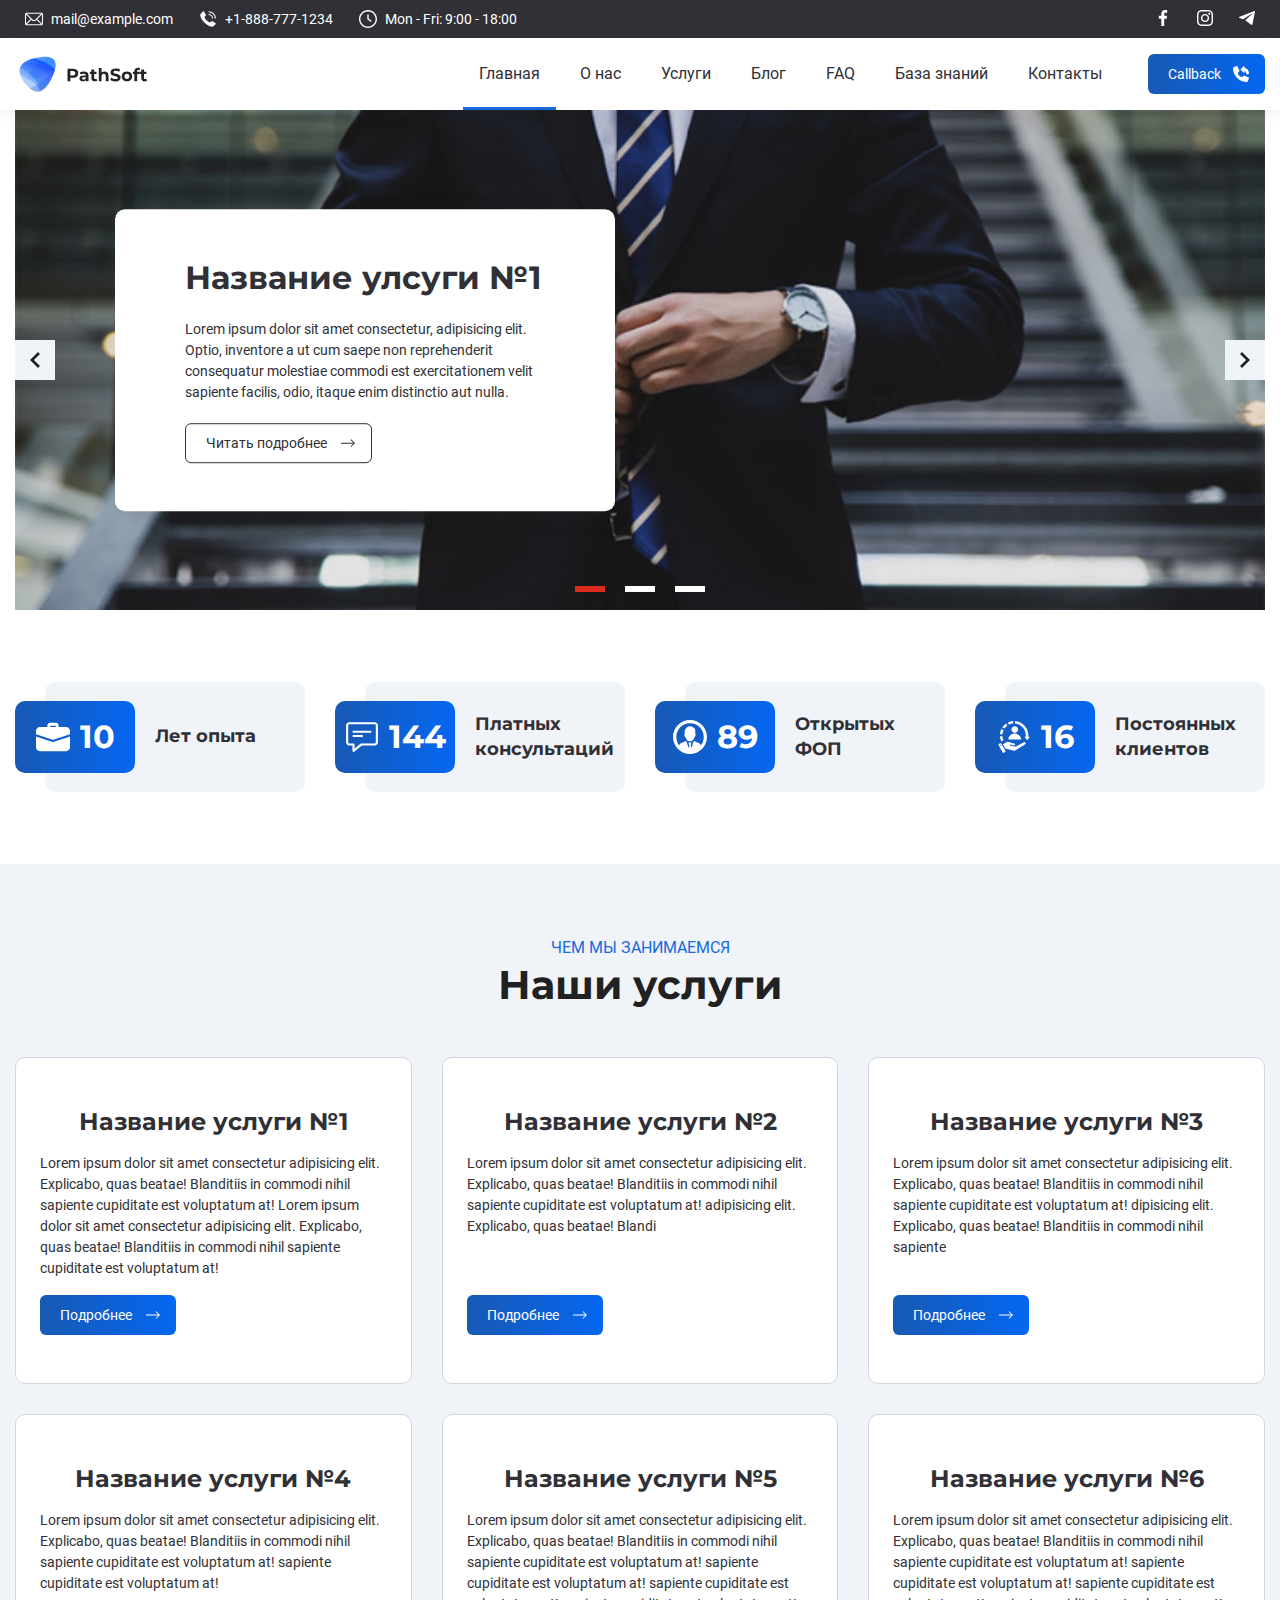
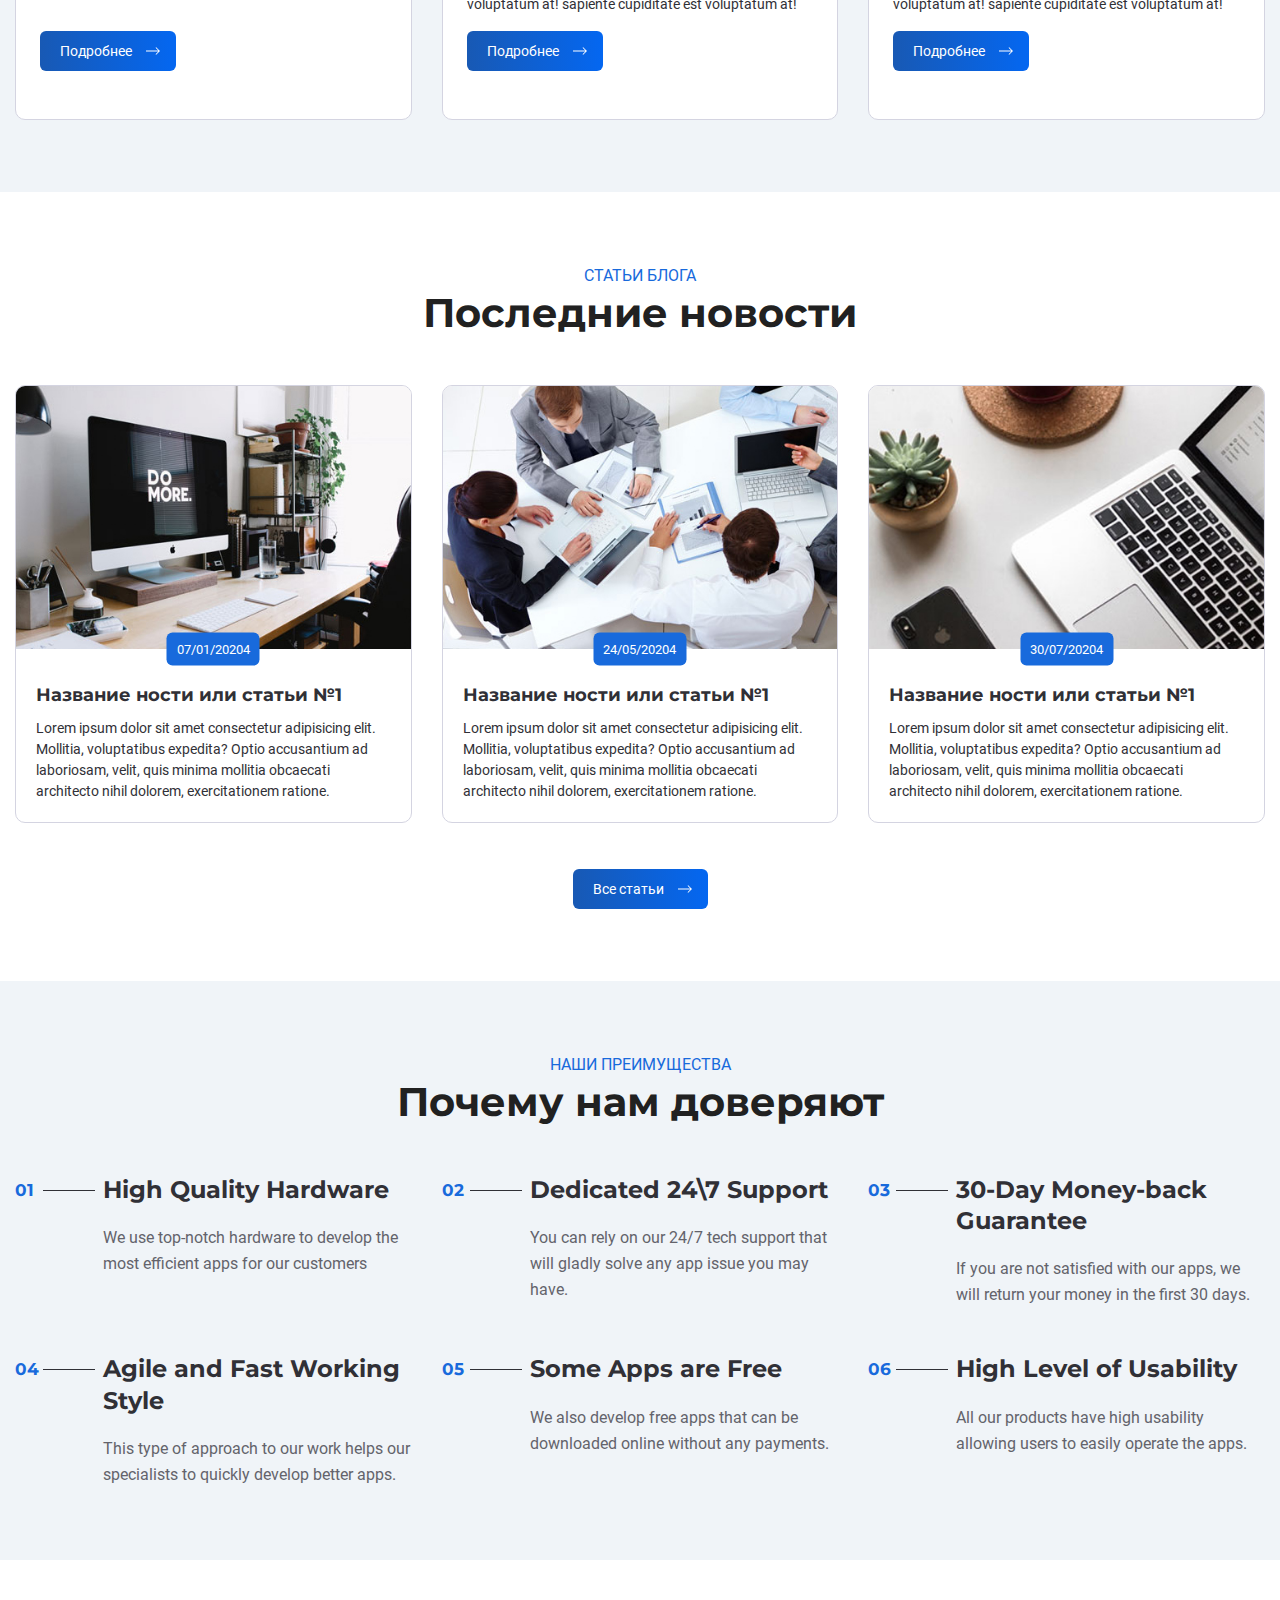
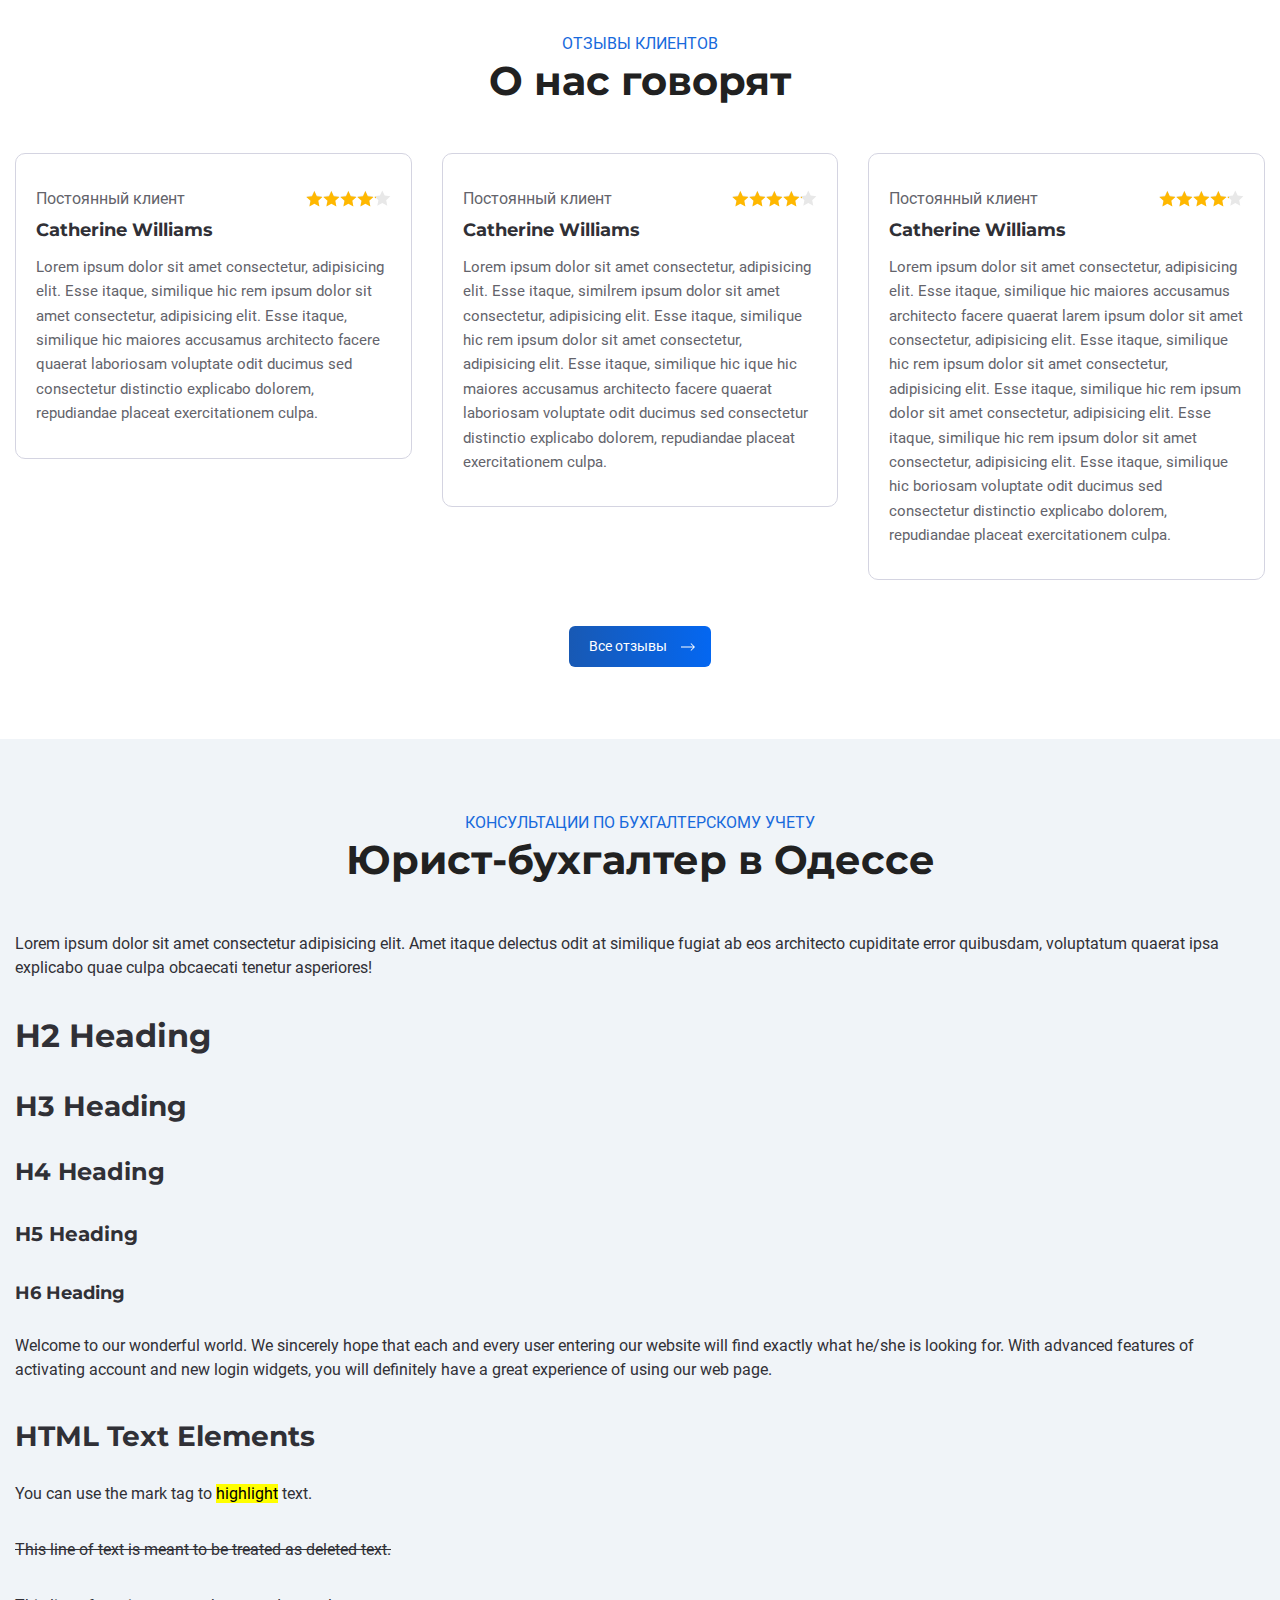
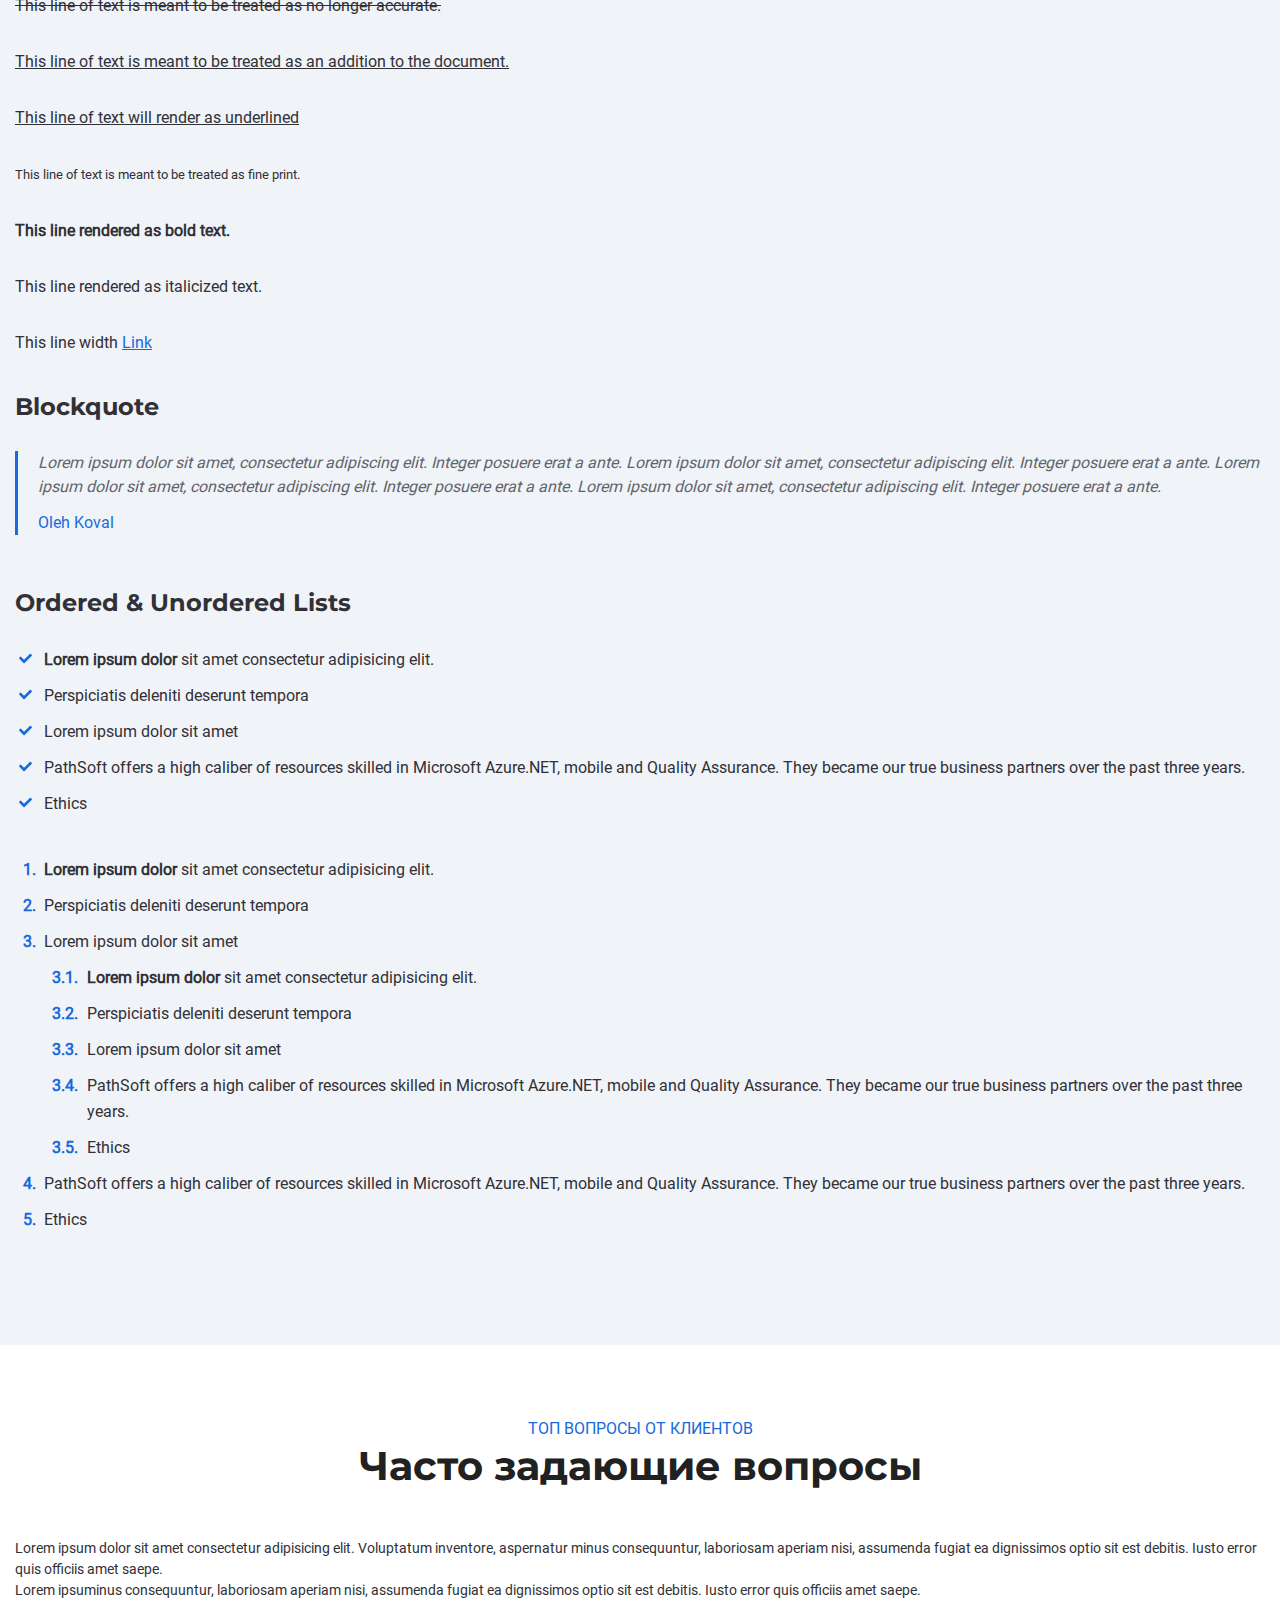
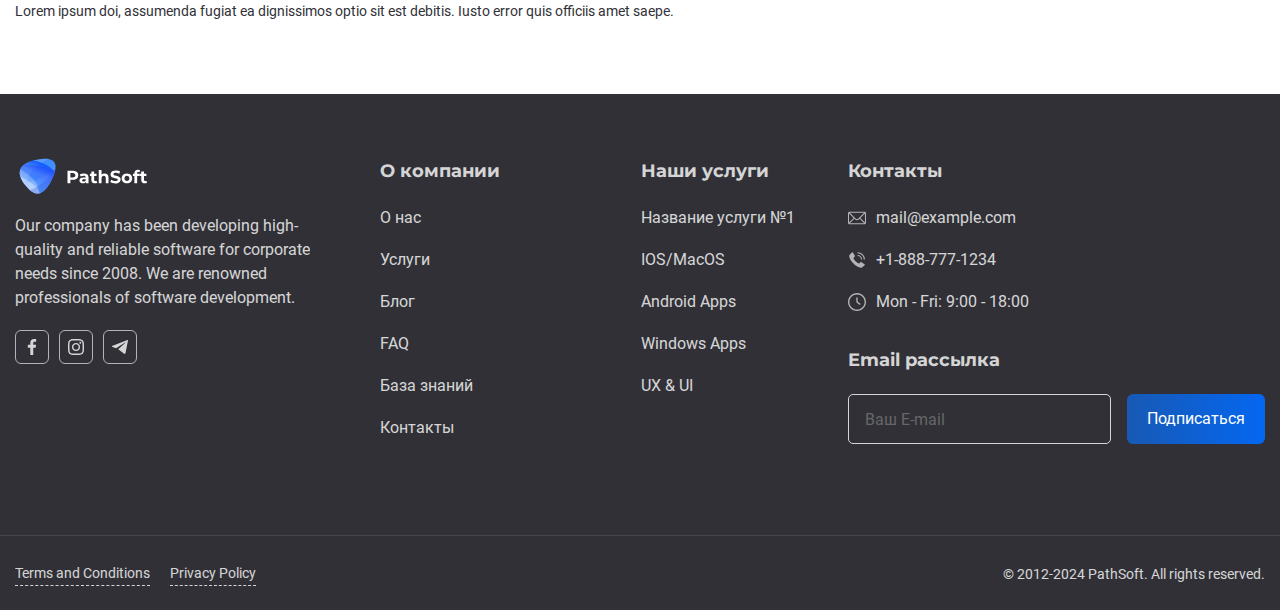
==== index.html @ ec7813bf "textblock update" ====
<!DOCTYPE html>
<html lang="ru">
    <head>
        <meta charset="UTF-8" />
        <meta name="viewport" content="width=device-width, initial-scale=1.0" />
        <title>Document</title>

        <link rel="stylesheet" href="./assets/css/swiper-bundle.min.css" />
        <link rel="stylesheet" href="./assets/css/fancybox.css" />
        <link rel="stylesheet" href="./assets/css/app.css" />
    </head>
    <body>
        <button class="up" type="button">
            <svg class="icon" width="12" height="12">
                <use href="./assets/svg/icons.svg#icon-chevron-down"></use>
            </svg>
        </button>

        <div class="wrapper">
            <header class="header">
                <div class="header__top">
                    <div class="header__top-container container">
                        <!-- address -->
                        <address class="header__address address">
                            <ul class="address__list">
                                <li class="address__item">
                                    <a class="address__link" href="#">
                                        <svg class="address__icon" width="18" height="18">
                                            <use href="./assets/svg/icons.svg#icon-email"></use>
                                        </svg>
                                        mail@example.com
                                    </a>
                                </li>
                                <li class="address__item">
                                    <a class="address__link" href="#">
                                        <svg class="address__icon" width="18" height="18">
                                            <use href="./assets/svg/icons.svg#icon-phone2"></use>
                                        </svg>
                                        +1-888-777-1234
                                    </a>
                                </li>
                                <li class="address__item">
                                    <span class="address__link nh">
                                        <svg class="address__icon" width="18" height="18">
                                            <use href="./assets/svg/icons.svg#icon-time"></use>
                                        </svg>
                                        Mon - Fri: 9:00 - 18:00
                                    </span>
                                </li>
                            </ul>
                        </address>

                        <!-- socials -->
                        <ul class="header__socials socials">
                            <li class="socials__item">
                                <a class="socials__link" href="#">
                                    <svg class="socials__icon" width="16" height="16">
                                        <use href="./assets/svg/icons.svg#icon-facebook"></use>
                                    </svg>
                                </a>
                            </li>
                            <li class="socials__item">
                                <a class="socials__link" href="#">
                                    <svg class="socials__icon" width="16" height="16">
                                        <use href="./assets/svg/icons.svg#icon-instagram"></use>
                                    </svg>
                                </a>
                            </li>
                            <li class="socials__item">
                                <a class="socials__link" href="#">
                                    <svg class="socials__icon" width="16" height="16">
                                        <use href="./assets/svg/icons.svg#icon-telegram"></use>
                                    </svg>
                                </a>
                            </li>
                        </ul>
                    </div>
                </div>

                <nav class="header__nav nav">
                    <div class="header__nav-container container">
                        <button class="nav__burger burger active burger_js" type="button">
                            <svg class="burger__icon" width="28" height="28">
                                <use href="./assets/svg/icons.svg#icon-burger2"></use>
                            </svg>
                        </button>

                        <button class="nav__burger-close burger-close burger-close_js" type="button">
                            <svg class="burger__icon" width="17" height="17">
                                <use href="./assets/svg/icons.svg#icon-close"></use>
                            </svg>
                        </button>

                        <a class="nav__logo" href="#">
                            <img src="assets/img/logo.svg" alt="logo" />
                        </a>

                        <ul class="nav__menu menu menu_js">
                            <li class="menu__item">
                                <span class="menu__link active"> Главная </span>
                            </li>
                            <li class="menu__item">
                                <a class="menu__link" href="#"> О нас </a>
                            </li>
                            <li class="menu__item">
                                <a class="menu__link" href="#"> Услуги </a>
                            </li>
                            <li class="menu__item">
                                <a class="menu__link" href="#"> Блог </a>
                            </li>
                            <li class="menu__item">
                                <a class="menu__link" href="#"> FAQ </a>
                            </li>
                            <!-- https://taxer.ua/uk/kb/faq -->
                            <li class="menu__item">
                                <a class="menu__link" href="#"> База знаний </a>
                            </li>
                            <li class="menu__item">
                                <a class="menu__link" href="#"> Контакты </a>
                            </li>
                            <li class="menu__item mob-contacts">
                                <!-- address -->
                                <address class="header__address address">
                                    <ul class="address__list">
                                        <li class="address__item">
                                            <a class="address__link" href="#">
                                                <svg class="address__icon" width="18" height="18">
                                                    <use href="./assets/svg/icons.svg#icon-email"></use>
                                                </svg>
                                                mail@example.com
                                            </a>
                                        </li>
                                        <li class="address__item">
                                            <a class="address__link" href="#">
                                                <svg class="address__icon" width="18" height="18">
                                                    <use href="./assets/svg/icons.svg#icon-phone2"></use>
                                                </svg>
                                                +1-888-777-1234
                                            </a>
                                        </li>
                                        <li class="address__item">
                                            <span class="address__link nh">
                                                <svg class="address__icon" width="18" height="18">
                                                    <use href="./assets/svg/icons.svg#icon-time"></use>
                                                </svg>
                                                Mon - Fri: 9:00 - 18:00
                                            </span>
                                        </li>
                                    </ul>
                                </address>

                                <!-- socials -->
                                <ul class="header__socials socials">
                                    <li class="socials__item">
                                        <a class="socials__link" href="#">
                                            <svg class="socials__icon" width="16" height="16">
                                                <use href="./assets/svg/icons.svg#icon-facebook"></use>
                                            </svg>
                                        </a>
                                    </li>
                                    <li class="socials__item">
                                        <a class="socials__link" href="#">
                                            <svg class="socials__icon" width="16" height="16">
                                                <use href="./assets/svg/icons.svg#icon-instagram"></use>
                                            </svg>
                                        </a>
                                    </li>
                                    <li class="socials__item">
                                        <a class="socials__link" href="#">
                                            <svg class="socials__icon" width="16" height="16">
                                                <use href="./assets/svg/icons.svg#icon-telegram"></use>
                                            </svg>
                                        </a>
                                    </li>
                                </ul>
                            </li>
                        </ul>

                        <button
                            class="nav__callback callback btn"
                            data-tooltip="Обратный звонок"
                            data-flow="down"
                            data-fancybox
                            data-src="#modal-callback"
                        >
                            Callback
                            <svg class="callback__icon icon" width="16" height="16">
                                <use href="./assets/svg/icons.svg#icon-callback"></use>
                            </svg>
                        </button>
                    </div>
                </nav>
            </header>

            <main class="main page">
                <section class="page__intro intro section">
                    <div class="intro__container container">
                        <div class="intro__slideshow slideshow swiper">
                            <!-- Additional required wrapper -->
                            <ul class="slideshow__list swiper-wrapper">
                                <li class="slideshow__item swiper-slide">
                                    <div class="slideshow__img _ibg">
                                        <img class="slideshow__pic" src="assets/img/slides/slide1.jpg" alt="cover" />
                                    </div>
                                    <div class="slideshow__text">
                                        <h3 class="slideshow__title">Название улсуги №1</h3>
                                        <p class="slideshow__desc">
                                            Lorem ipsum dolor sit amet consectetur, adipisicing elit. Optio, inventore a ut cum saepe non
                                            reprehenderit consequatur molestiae commodi est exercitationem velit sapiente facilis, odio, itaque enim
                                            distinctio aut nulla.
                                        </p>
                                        <a href="#" class="slideshow__link btn btn-transparent">
                                            Читать подробнее
                                            <svg class="slideshow__icon icon" width="14" height="14">
                                                <use href="./assets/svg/icons.svg#icon-arrow-right"></use>
                                            </svg>
                                        </a>
                                    </div>
                                </li>
                                <li class="slideshow__item swiper-slide">
                                    <div class="slideshow__img _ibg">
                                        <img class="slideshow__pic" src="assets/img/slides/slide2.jpg" alt="cover" />
                                    </div>
                                    <div class="slideshow__text">
                                        <h3 class="slideshow__title">Название улсуги №2</h3>
                                        <p class="slideshow__desc">
                                            Lorem ipsum dolor sit amet consectetur, adipisicing elit. Optio, inventore a ut cum saepe non
                                            reprehenderit consequatur molestiae commodi est exercitationem velit sapiente facilis, odio, itaque enim
                                            distinctio aut nulla.
                                        </p>
                                        <a href="#" class="slideshow__link btn btn-transparent">
                                            Читать подробнее
                                            <svg class="slideshow__icon icon" width="14" height="14">
                                                <use href="./assets/svg/icons.svg#icon-arrow-right"></use>
                                            </svg>
                                        </a>
                                    </div>
                                </li>
                                <li class="slideshow__item swiper-slide">
                                    <div class="slideshow__img _ibg">
                                        <img class="slideshow__pic" src="assets/img/slides/slide3.jpg" alt="cover" />
                                    </div>
                                    <div class="slideshow__text">
                                        <h3 class="slideshow__title">Название улсуги №3</h3>
                                        <p class="slideshow__desc">
                                            Lorem ipsum dolor sit amet consectetur, adipisicing elit. Optio, inventore a ut cum saepe non
                                            reprehenderit consequatur molestiae commodi est exercitationem velit sapiente facilis, odio, itaque enim
                                            distinctio aut nulla.
                                        </p>
                                        <a href="#" class="slideshow__link btn btn-transparent">
                                            Читать подробнее
                                            <svg class="slideshow__icon icon" width="14" height="14">
                                                <use href="./assets/svg/icons.svg#icon-arrow-right"></use>
                                            </svg>
                                        </a>
                                    </div>
                                </li>
                                
                            </ul>
                            <!-- If we need pagination -->
                            <div class="swiper-pagination"></div>

                            <!-- If we need navigation buttons -->
                            <div class="swiper-button-prev-slide">
                                <svg class="icon" width="16" height="16">
                                    <use href="./assets/svg/icons.svg#icon-chevron-down"></use>
                                </svg>
                            </div>
                            <div class="swiper-button-next-slide">
                                <svg class="icon" width="16" height="16">
                                    <use href="./assets/svg/icons.svg#icon-chevron-down"></use>
                                </svg>
                            </div>

                            <!-- If we need scrollbar -->
                            <!-- <div class="swiper-scrollbar"></div> -->
                        </div>
                    </div>
                </section>

                <section class="page__experience experience section">
                    <div class="experience__container container">
                        <ul class="experience__list">
                            <li class="experience__item">
                                <div class="experience__counter">
                                    <svg class="experience__icon" width="34" height="34">
                                        <use href="./assets/svg/icons.svg#icon-experience"></use>
                                    </svg>
                                    10
                                </div>
                                <div class="experience__title">Лет опыта</div>
                            </li>
                            <li class="experience__item">
                                <div class="experience__counter">
                                    <svg class="experience__icon" width="34" height="34">
                                        <use href="./assets/svg/icons.svg#icon-consultans"></use>
                                    </svg>
                                    144
                                </div>
                                <div class="experience__title">Платных консультаций</div>
                            </li>
                            <li class="experience__item">
                                <div class="experience__counter">
                                    <svg class="experience__icon" width="34" height="34">
                                        <use href="./assets/svg/icons.svg#icon-businessman2"></use>
                                    </svg>
                                    89
                                </div>
                                <div class="experience__title">Открытых ФОП</div>
                            </li>
                            <li class="experience__item">
                                <div class="experience__counter">
                                    <svg class="experience__icon" width="34" height="34">
                                        <use href="./assets/svg/icons.svg#icon-clients"></use>
                                    </svg>
                                    16
                                </div>
                                <div class="experience__title">Постоянных клиентов</div>
                            </li>
                        </ul>
                    </div>
                </section>

                <section class="page__services services section">
                    <div class="services__container container">
                        <p class="services__subtitle section-subtitle">
                            Чем мы занимаемся
                        </p>
                        <h2 class="services__title section-title">Наши услуги</h2>
                        <ul class="services__list">
                            <li class="services__item">
                                <a class="services__link" href="#">
                                    <h3 class="services__name">Название услуги №1</h3>
                                    <p class="services__desc">
                                        Lorem ipsum dolor sit amet consectetur adipisicing elit. Explicabo, quas beatae! Blanditiis in commodi nihil
                                        sapiente cupiditate est voluptatum at! Lorem ipsum dolor sit amet consectetur adipisicing elit. Explicabo, quas beatae! Blanditiis in commodi nihil
                                        sapiente cupiditate est voluptatum at!
                                    </p>
                                    <button class="services__btn btn" type="button">
                                        Подробнее
                                        <svg class="icon" width="14" height="14">
                                            <use href="./assets/svg/icons.svg#icon-arrow-right"></use>
                                        </svg>
                                    </button>
                                </a>
                            </li>
                            <li class="services__item">
                                <a class="services__link" href="#">
                                    
                                    <h3 class="services__name">Название услуги №2</h3>
                                    <p class="services__desc">
                                        Lorem ipsum dolor sit amet consectetur adipisicing elit. Explicabo, quas beatae! Blanditiis in commodi nihil
                                        sapiente cupiditate est voluptatum at! adipisicing elit. Explicabo, quas beatae! Blandi
                                    </p>
                                    <button class="services__btn btn" type="button">
                                        Подробнее
                                        <svg class="icon" width="14" height="14">
                                            <use href="./assets/svg/icons.svg#icon-arrow-right"></use>
                                        </svg>
                                    </button>
                                </a>
                            </li>
                            <li class="services__item">
                                <a class="services__link" href="#">
                                    
                                    <h3 class="services__name">Название услуги №3</h3>
                                    <p class="services__desc">
                                        Lorem ipsum dolor sit amet consectetur adipisicing elit. Explicabo, quas beatae! Blanditiis in commodi nihil
                                        sapiente cupiditate est voluptatum at! dipisicing elit. Explicabo, quas beatae! Blanditiis in commodi nihil
                                        sapiente 
                                    </p>
                                    <button class="services__btn btn" type="button">
                                        Подробнее
                                        <svg class="icon" width="14" height="14">
                                            <use href="./assets/svg/icons.svg#icon-arrow-right"></use>
                                        </svg>
                                    </button>
                                </a>
                            </li>
                            <li class="services__item">
                                <a class="services__link" href="#">
                                    
                                    <h3 class="services__name">Название услуги №4</h3>
                                    <p class="services__desc">
                                        Lorem ipsum dolor sit amet consectetur adipisicing elit. Explicabo, quas beatae! Blanditiis in commodi nihil
                                        sapiente cupiditate est voluptatum at! sapiente cupiditate est voluptatum at!
                                    </p>
                                    <button class="services__btn btn" type="button">
                                        Подробнее
                                        <svg class="icon" width="14" height="14">
                                            <use href="./assets/svg/icons.svg#icon-arrow-right"></use>
                                        </svg>
                                    </button>
                                </a>
                            </li>
                            <li class="services__item">
                                <a class="services__link" href="#">
                                    
                                    <h3 class="services__name">Название услуги №5</h3>
                                    <p class="services__desc">
                                        Lorem ipsum dolor sit amet consectetur adipisicing elit. Explicabo, quas beatae! Blanditiis in commodi nihil
                                        sapiente cupiditate est voluptatum at! sapiente cupiditate est voluptatum at! sapiente cupiditate est voluptatum at! sapiente cupiditate est voluptatum at!
                                    </p>
                                    <button class="services__btn btn" type="button">
                                        Подробнее
                                        <svg class="icon" width="14" height="14">
                                            <use href="./assets/svg/icons.svg#icon-arrow-right"></use>
                                        </svg>
                                    </button>
                                </a>
                            </li>
                            <li class="services__item">
                                <a class="services__link" href="#">
                                    
                                    <h3 class="services__name">Название услуги №6</h3>
                                    <p class="services__desc">
                                        Lorem ipsum dolor sit amet consectetur adipisicing elit. Explicabo, quas beatae! Blanditiis in commodi nihil
                                        sapiente cupiditate est voluptatum at! sapiente cupiditate est voluptatum at! sapiente cupiditate est voluptatum at! sapiente cupiditate est voluptatum at!
                                    </p>
                                    <button class="services__btn btn" type="button">
                                        Подробнее
                                        <svg class="icon" width="14" height="14">
                                            <use href="./assets/svg/icons.svg#icon-arrow-right"></use>
                                        </svg>
                                    </button>
                                </a>
                            </li>
                        </ul>
                    </div>
                </section>

                <section class="page__blog blog section">
                    <div class="blog__container container">
                        <p class="section-subtitle">
                            Статьи блога
                        </p>
                        <h2 class="section-title">Последние новости</h2>
                        <div class="blog__list">
                            <article class="blog__item">
                                <a class="blog__link" href="#">
                                    <img class="blog__img" src="./assets/img/blog/news-img-1.jpg" alt="">
                                    <div class="blog__data">
                                        <span class="blog__date">07/01/20204</span>
                                        <h3 class="blog__name">Название ности или статьи №1</h3>
                                        <p class="blog__desc">Lorem ipsum dolor sit amet consectetur adipisicing elit. Mollitia, voluptatibus expedita? Optio accusantium ad laboriosam, velit, quis minima mollitia obcaecati architecto nihil dolorem, exercitationem ratione.</p>
                                    </div>
                                </a>
                            </article>
                            <article class="blog__item">
                                <a class="blog__link" href="#">
                                    <img class="blog__img" src="./assets/img/blog/news-img-2.jpg" alt="">
                                    <div class="blog__data">
                                        <span class="blog__date">24/05/20204</span>
                                        <h3 class="blog__name">Название ности или статьи №1</h3>
                                        <p class="blog__desc">Lorem ipsum dolor sit amet consectetur adipisicing elit. Mollitia, voluptatibus expedita? Optio accusantium ad laboriosam, velit, quis minima mollitia obcaecati architecto nihil dolorem, exercitationem ratione.</p>
                                    </div>
                                </a>
                            </article>
                            <article class="blog__item">
                                <a class="blog__link" href="#">
                                    <img class="blog__img" src="./assets/img/blog/news-img-3.jpg" alt="">
                                    <div class="blog__data">
                                        <span class="blog__date">30/07/20204</span>
                                        <h3 class="blog__name">Название ности или статьи №1</h3>
                                        <p class="blog__desc">Lorem ipsum dolor sit amet consectetur adipisicing elit. Mollitia, voluptatibus expedita? Optio accusantium ad laboriosam, velit, quis minima mollitia obcaecati architecto nihil dolorem, exercitationem ratione.</p>
                                    </div>
                                </a>
                            </article>
                        </div>
                        <div class="content-center">
                            <button class="btn" type="button">
                                Все статьи
                                <svg class="icon" width="14" height="14">
                                    <use href="./assets/svg/icons.svg#icon-arrow-right"></use>
                                </svg>
                            </button>
                        </div>
                    </div>
                </section>

                <section class="page__advantages advantages section">
                    <div class="advantages__container container">
                        <p class="section-subtitle">
                            Наши преимущества
                        </p>
                        <h2 class="section-title">Почему нам доверяют</h2>
                        <ol class="advantages__list">
                            <li class="advantages__item">
                                <div class="advantages__data">
                                    <h3 class="advantages__name">High Quality Hardware</h3>
                                    <p class="advantages__desc">We use top-notch hardware to develop the most efficient apps for our customers</p>
                                </div>
                            </li>
                            <li class="advantages__item">
                                <div class="advantages__data">
                                    <h3 class="advantages__name">Dedicated 24\7 Support</h3>
                                    <p class="advantages__desc">You can rely on our 24/7 tech support that will gladly solve any app issue you may have.</p>
                                </div>
                            </li>
                            <li class="advantages__item">
                                <div class="advantages__data">
                                    <h3 class="advantages__name">30-Day Money-back Guarantee</h3>
                                    <p class="advantages__desc">If you are not satisfied with our apps, we will return your money in the first 30 days.</p>
                                </div>
                            </li>
                            <li class="advantages__item">
                                <div class="advantages__data">
                                    <h3 class="advantages__name">Agile and Fast Working Style</h3>
                                    <p class="advantages__desc">This type of approach to our work helps our specialists to quickly develop better apps.</p>
                                </div>
                            </li>
                            <li class="advantages__item">
                                <div class="advantages__data">
                                    <h3 class="advantages__name">Some Apps are Free</h3>
                                    <p class="advantages__desc">We also develop free apps that can be downloaded online without any payments.</p>
                                </div>
                            </li>
                            <li class="advantages__item">
                                <div class="advantages__data">
                                    <h3 class="advantages__name">High Level of Usability</h3>
                                    <p class="advantages__desc">All our products have high usability allowing users to easily operate the apps.</p>
                                </div>
                            </li>
                        </ul>
                    </div>
                </section>

                <section class="page__reviews reviews section">
                    <div class="reviews__container container">
                        <p class="section-subtitle">
                            Отзывы клиентов
                        </p>
                        <h2 class="section-title">О нас говорят</h2>
                        <ul class="reviews__list">
                            <li class="reviews__item">
                                <div class="reviews__stars stars">
                                    <div class="stars__active w70"></div>
                                </div>
                                <p class="reviews__position">Постоянный клиент</p>
                                <h3 class="reviews__name">Catherine Williams</h3>
                                <p class="reviews__text">
                                    Lorem ipsum dolor sit amet consectetur, adipisicing elit. Esse itaque, similique hic rem ipsum dolor sit amet consectetur, adipisicing elit. Esse itaque, similique hic maiores accusamus architecto facere quaerat laboriosam voluptate odit ducimus sed consectetur distinctio explicabo dolorem, repudiandae placeat exercitationem culpa.
                                </p>
                            </li>
                            <li class="reviews__item">
                                <div class="reviews__stars stars">
                                    <div class="stars__active w70"></div>
                                </div>
                                <p class="reviews__position">Постоянный клиент</p>
                                <h3 class="reviews__name">Catherine Williams</h3>
                                <p class="reviews__text">
                                    Lorem ipsum dolor sit amet consectetur, adipisicing elit. Esse itaque, similrem ipsum dolor sit amet consectetur, adipisicing elit. Esse itaque, similique hic rem ipsum dolor sit amet consectetur, adipisicing elit. Esse itaque, similique hic ique hic maiores accusamus architecto facere quaerat laboriosam voluptate odit ducimus sed consectetur distinctio explicabo dolorem, repudiandae placeat exercitationem culpa.
                                </p>
                            </li>
                            <li class="reviews__item">
                                <div class="reviews__stars stars">
                                    <div class="stars__active w70"></div>
                                </div>
                                <p class="reviews__position">Постоянный клиент</p>
                                <h3 class="reviews__name">Catherine Williams</h3>
                                <p class="reviews__text">
                                    Lorem ipsum dolor sit amet consectetur, adipisicing elit. Esse itaque, similique hic maiores accusamus architecto facere quaerat larem ipsum dolor sit amet consectetur, adipisicing elit. Esse itaque, similique hic rem ipsum dolor sit amet consectetur, adipisicing elit. Esse itaque, similique hic rem ipsum dolor sit amet consectetur, adipisicing elit. Esse itaque, similique hic rem ipsum dolor sit amet consectetur, adipisicing elit. Esse itaque, similique hic boriosam voluptate odit ducimus sed consectetur distinctio explicabo dolorem, repudiandae placeat exercitationem culpa.
                                </p>
                            </li>
                        </ul>
                        <div class="content-center">
                            <button class="btn" type="button">
                                Все отзывы
                                <svg class="icon" width="14" height="14">
                                    <use href="./assets/svg/icons.svg#icon-arrow-right"></use>
                                </svg>
                            </button>
                        </div>
                    </div>
                </section>

                <section class="page__textblock textblock section">
                    <div class="textblock__container container">
                        <p class="section-subtitle">
                            Консультации по бухгалтерскому учету
                        </p>
                        <h2 class="section-title">Юрист-бухгалтер в Одессе</h2>
                        <div class="textblock__content text-content">
                            <p>Lorem ipsum dolor sit amet consectetur adipisicing elit. Amet itaque delectus odit at similique fugiat ab eos architecto cupiditate error quibusdam, voluptatum quaerat ipsa explicabo quae culpa obcaecati tenetur asperiores!</p>
                            <h2>H2 Heading</h2>
                            <h3>H3 Heading</h3>
                            <h4>H4 Heading</h4>
                            <h5>H5 Heading</h5>
                            <h6>H6 Heading</h6>
                            <p>Welcome to our wonderful world. We sincerely hope that each and every user entering our website will find
                                exactly what he/she is looking for. With advanced features of activating account and new login widgets,
                                you will definitely have a great experience of using our web page.</p>
                            <h3>HTML Text Elements</h3>
                            <p>You can use the mark tag to <mark>highlight</mark> text.</p>
                            <p><del>This line of text is meant to be treated as deleted text.</del></p>
                            <p><s>This line of text is meant to be treated as no longer accurate.</s></p>
                            <p><ins>This line of text is meant to be treated as an addition to the document.</ins></p>
                            <p><u>This line of text will render as underlined</u></p>
                            <p><small>This line of text is meant to be treated as fine print.</small></p>
                            <p><strong>This line rendered as bold text.</strong></p>
                            <p><em>This line rendered as italicized text.</em></p>
                            <p>This line width <a href="#!">Link</a></p>
                            <h4>Blockquote</h4>
                            <blockquote>
                                <p>Lorem ipsum dolor sit amet, consectetur adipiscing elit. Integer posuere erat a ante. Lorem ipsum
                                    dolor sit amet, consectetur adipiscing elit. Integer posuere erat a ante. Lorem ipsum dolor sit
                                    amet, consectetur adipiscing elit. Integer posuere erat a ante. Lorem ipsum dolor sit amet,
                                    consectetur adipiscing elit. Integer posuere erat a ante.</p>
                                <footer>Oleh Koval</footer>
                            </blockquote>
                            <br>
                            <h4>Ordered & Unordered Lists</h4>
                            <ul>
                                <li><strong>Lorem ipsum dolor</strong> sit amet consectetur adipisicing elit.</li>
                                <li>Perspiciatis deleniti deserunt tempora</li>
                                <li>Lorem ipsum dolor sit amet</li>
                                <li>PathSoft offers a high caliber of resources skilled in Microsoft Azure.NET, mobile and Quality
                                    Assurance. They became our true business partners over the past three years.</li>
                                <li>Ethics</li>
                            </ul>
                            <ol>
                                <li><strong>Lorem ipsum dolor</strong> sit amet consectetur adipisicing elit.</li>
                                <li>Perspiciatis deleniti deserunt tempora</li>
                                <li>Lorem ipsum dolor sit amet
                                    <ol>
                                <li><strong>Lorem ipsum dolor</strong> sit amet consectetur adipisicing elit.</li>
                                <li>Perspiciatis deleniti deserunt tempora</li>
                                <li>Lorem ipsum dolor sit amet</li>
                                <li>PathSoft offers a high caliber of resources skilled in Microsoft Azure.NET, mobile and Quality
                                    Assurance. They became our true business partners over the past three years.</li>
                                <li>Ethics</li>
                            </ol>
                                </li>
                                <li>PathSoft offers a high caliber of resources skilled in Microsoft Azure.NET, mobile and Quality
                                    Assurance. They became our true business partners over the past three years.</li>
                                <li>Ethics</li>
                            </ol>
                        </div>
                    </div>
                </section>

                <section class="page__faq faq section">
                    <div class="faq__container container">
                        <p class="section-subtitle">
                            Топ вопросы от клиентов
                        </p>
                        <h2 class="section-title">Часто задающие вопросы</h2>
                        <p>Lorem ipsum dolor sit amet consectetur adipisicing elit. Voluptatum inventore, aspernatur minus consequuntur, laboriosam aperiam nisi, assumenda fugiat ea dignissimos optio sit est debitis. Iusto error quis officiis amet saepe.</p>
                        <p>Lorem ipsuminus consequuntur, laboriosam aperiam nisi, assumenda fugiat ea dignissimos optio sit est debitis. Iusto error quis officiis amet saepe.</p>
                        <p>Lorem ipsum doi, assumenda fugiat ea dignissimos optio sit est debitis. Iusto error quis officiis amet saepe.</p>
                    </div>
                </section>

            </main>

            <footer class="footer">
                <div class="footer__main main-footer">
                    <div class="main-footer__container container">
                        <div class="main-footer__columns">

                            <!-- column1 -->
                            <div class="main-footer__column1 footer-column1 column">
                                <a class="footer-column1__logo" href="#">
                                    <img src="assets/img/logo-white.svg" alt="logo" />
                                </a>
                                <p class="footer-column1__text">
                                    Our company has been developing high-quality and reliable software for corporate needs since 2008. We are renowned professionals of software development.
                                </p>
    
                                <!-- socials -->
                                <ul class="footer-column1__socials socials">
                                    <li class="socials__item">
                                        <a class="socials__link" href="#">
                                            <svg class="socials__icon" width="16" height="16">
                                                <use href="./assets/svg/icons.svg#icon-facebook"></use>
                                            </svg>
                                        </a>
                                    </li>
                                    <li class="socials__item">
                                        <a class="socials__link" href="#">
                                            <svg class="socials__icon" width="16" height="16">
                                                <use href="./assets/svg/icons.svg#icon-instagram"></use>
                                            </svg>
                                        </a>
                                    </li>
                                    <li class="socials__item">
                                        <a class="socials__link" href="#">
                                            <svg class="socials__icon" width="16" height="16">
                                                <use href="./assets/svg/icons.svg#icon-telegram"></use>
                                            </svg>
                                        </a>
                                    </li>
                                </ul>
                            </div>
                            
                            <!-- column2 -->
                            <div class="main-footer__column2 footer-column2 column">
                                <p class="column__title">О компании</p>
                                <ul class="column__list">
                                    <li class="column__list-item">
                                        <a class="column__list-link" href="#">О нас</a>
                                    </li>
                                    <li class="column__list-item">
                                        <a class="column__list-link" href="#">Услуги</a>
                                    </li>
                                    <li class="column__list-item">
                                        <a class="column__list-link" href="#">Блог</a>
                                    </li>
                                    <li class="column__list-item">
                                        <a class="column__list-link" href="#">FAQ</a>
                                    </li>
                                    <li class="column__list-item">
                                        <a class="column__list-link" href="#">База знаний</a>
                                    </li>
                                    <li class="column__list-item">
                                        <a class="column__list-link" href="#">Контакты</a>
                                    </li>
                                </ul>
                            </div>
    
                            <!-- column3 -->
                            <div class="main-footer__column3  footer-column3 column">
                                <p class="column__title">Наши услуги</p>
                                <ul class="column__list">
                                    <li class="column__list-item">
                                        <a class="column__list-link" href="#">Название услуги №1</a>
                                    </li>
                                    <li class="column__list-item">
                                        <a class="column__list-link" href="#">IOS/MacOS</a>
                                    </li>
                                    <li class="column__list-item">
                                        <a class="column__list-link" href="#">Android Apps</a>
                                    </li>
                                    <li class="column__list-item">
                                        <a class="column__list-link" href="#">Windows Apps</a>
                                    </li>
                                    <li class="column__list-item">
                                        <a class="column__list-link" href="#">UX & UI</a>
                                    </li>
                                </ul>
                            </div>
    
                            <!-- column4 -->
                            <div class="main-footer__column4  footer-column4 column">
                                <p class="column__title">Контакты</p>
                                <ul class="column__list">
                                    <li class="column__list-item">
                                        <a class="column__list-link" href="#">
                                            <svg class="column__list-icon" width="18" height="18">
                                                <use href="./assets/svg/icons.svg#icon-email"></use>
                                            </svg>
                                            mail@example.com
                                        </a>
                                    </li>
                                    <li class="column__list-item">
                                        <a class="column__list-link" href="#">
                                            <svg class="column__list-icon" width="18" height="18">
                                                <use href="./assets/svg/icons.svg#icon-phone2"></use>
                                            </svg>
                                            +1-888-777-1234
                                        </a>
                                    </li>
                                    <li class="column__list-item">
                                        <span class="column__list-link">
                                            <svg class="column__list-icon" width="18" height="18">
                                                <use href="./assets/svg/icons.svg#icon-time"></use>
                                            </svg>
                                            Mon - Fri: 9:00 - 18:00
                                        </span>
                                    </li>
                                    
                                </ul>
    
                                <p class="column__title mt32">Email рассылка</p>
                                <form action="" class="footer__subscribeform subscribeform">
                                    <input class="subscribeform__input" type="text" placeholder="Ваш E-mail" value="" name="">
                                    <button type="submit" class="subscribeform__btn btn btn-no-icon">Подписаться</button>
                                </form>
                            </div>

                        </div>
                    </div>
                </div>
                <div class="footer__bottom bottom-footer">
                    <div class="bottom-footer__container container">
                        <div class="bottom-footer__inner">
                            <ul class="bottom-footer__list">
                                <li class="bottom-footer__item">
                                    <a class="bottom-footer__link" href="#">Terms and Conditions</a>
                                </li>
                                <li class="bottom-footer__item">
                                    <a class="bottom-footer__link" href="#">Privacy Policy</a>
                                </li>
                            </ul>
                            <p class="bottom-footer__copy">
                                © 2012-2024 PathSoft. All rights reserved.
                            </p>
                        </div>
                    </div>
                </div>
            </footer>
        </div>

        <div class="backdrop"></div>

        <div id="modal-callback" class="modal">
            <div class="modal__title">Обратный звонок</div>
            <div class="modal__content">
                <form class="modal__form" action="#">
                    <div class="modal__field">
                        <label class="modal__label" for="callback__user-name">
                            <span class="modal__label-title">Имя</span>
                        </label>
                        <div class="modal__input-wrap">
                            <input
                                class="modal__input has-icon"
                                type="text"
                                id="callback__user-name"
                                name="user-name"
                                placeholder="Name"
                                autofocus
                                required
                            />
                            <svg class="modal__input-icon" width="16" height="16">
                                <use href="./assets/svg/icons.svg#icon-person"></use>
                            </svg>
                        </div>
                    </div>
                    <div class="modal__field">
                        <label for="callback__user-phone" class="modal__label">
                            <span class="modal__label-title">Phone</span>
                        </label>
                        <div class="modal__input-wrap">
                            <input
                                class="modal__input has-icon phone"
                                type="tel"
                                id="callback__user-phone"
                                name="user-phone"
                                placeholder="+38(___) ___-__-__ "
                                required
                            />
                            <svg class="modal__input-icon" width="16" height="16">
                                <use href="./assets/svg/icons.svg#icon-phone"></use>
                            </svg>
                        </div>
                    </div>
                    <button type="submit" class="modal__submit-btn">
                        <svg class="icon" width="18" height="18">
                            <use href="./assets/svg/icons.svg#icon-callback"></use>
                        </svg>
                        Перезвоните мне
                    </button>
                </form>
            </div>
        </div>

        <script src="./assets/js/jquery.js" type="text/javascript"></script>
        <script src="./assets/js/swiper-bundle.js" type="text/javascript"></script>
        <script src="./assets/js/fancybox.umd.js" type="text/javascript"></script>
        <script src="./assets/js/jquery.maskedinput.js" type="text/javascript"></script>
        <script src="./assets/js/lozad.js" type="text/javascript"></script>

        <script src="./assets/js/app.js" type="text/javascript"></script>
    </body>
</html>
---- assets/css/app.css ----
.m0{margin:0}.mt0{margin-top:0px}.mt1{margin-top:1px}.mt2{margin-top:2px}.mt3{margin-top:3px}.mt4{margin-top:4px}.mt5{margin-top:5px}.mt6{margin-top:6px}.mt7{margin-top:7px}.mt8{margin-top:8px}.mt9{margin-top:9px}.mt10{margin-top:10px}.mt11{margin-top:11px}.mt12{margin-top:12px}.mt13{margin-top:13px}.mt14{margin-top:14px}.mt15{margin-top:15px}.mt16{margin-top:16px}.mt17{margin-top:17px}.mt18{margin-top:18px}.mt19{margin-top:19px}.mt20{margin-top:20px}.mt21{margin-top:21px}.mt22{margin-top:22px}.mt23{margin-top:23px}.mt24{margin-top:24px}.mt25{margin-top:25px}.mt26{margin-top:26px}.mt27{margin-top:27px}.mt28{margin-top:28px}.mt29{margin-top:29px}.mt30{margin-top:30px}.mt31{margin-top:31px}.mt32{margin-top:32px}.mt33{margin-top:33px}.mt34{margin-top:34px}.mt35{margin-top:35px}.mt36{margin-top:36px}.mt37{margin-top:37px}.mt38{margin-top:38px}.mt39{margin-top:39px}.mt40{margin-top:40px}.mt41{margin-top:41px}.mt42{margin-top:42px}.mt43{margin-top:43px}.mt44{margin-top:44px}.mt45{margin-top:45px}.mt46{margin-top:46px}.mt47{margin-top:47px}.mt48{margin-top:48px}.mt49{margin-top:49px}.mt50{margin-top:50px}.mt51{margin-top:51px}.mt52{margin-top:52px}.mt53{margin-top:53px}.mt54{margin-top:54px}.mt55{margin-top:55px}.mt56{margin-top:56px}.mt57{margin-top:57px}.mt58{margin-top:58px}.mt59{margin-top:59px}.mt60{margin-top:60px}.mt61{margin-top:61px}.mt62{margin-top:62px}.mt63{margin-top:63px}.mt64{margin-top:64px}.mt65{margin-top:65px}.mt66{margin-top:66px}.mt67{margin-top:67px}.mt68{margin-top:68px}.mt69{margin-top:69px}.mt70{margin-top:70px}.mt71{margin-top:71px}.mt72{margin-top:72px}.mt73{margin-top:73px}.mt74{margin-top:74px}.mt75{margin-top:75px}.mt76{margin-top:76px}.mt77{margin-top:77px}.mt78{margin-top:78px}.mt79{margin-top:79px}.mt80{margin-top:80px}.mt81{margin-top:81px}.mt82{margin-top:82px}.mt83{margin-top:83px}.mt84{margin-top:84px}.mt85{margin-top:85px}.mt86{margin-top:86px}.mt87{margin-top:87px}.mt88{margin-top:88px}.mt89{margin-top:89px}.mt90{margin-top:90px}.mt91{margin-top:91px}.mt92{margin-top:92px}.mt93{margin-top:93px}.mt94{margin-top:94px}.mt95{margin-top:95px}.mt96{margin-top:96px}.mt97{margin-top:97px}.mt98{margin-top:98px}.mt99{margin-top:99px}.mt100{margin-top:100px}.mb0{margin-bottom:0px}.mb1{margin-bottom:1px}.mb2{margin-bottom:2px}.mb3{margin-bottom:3px}.mb4{margin-bottom:4px}.mb5{margin-bottom:5px}.mb6{margin-bottom:6px}.mb7{margin-bottom:7px}.mb8{margin-bottom:8px}.mb9{margin-bottom:9px}.mb10{margin-bottom:10px}.mb11{margin-bottom:11px}.mb12{margin-bottom:12px}.mb13{margin-bottom:13px}.mb14{margin-bottom:14px}.mb15{margin-bottom:15px}.mb16{margin-bottom:16px}.mb17{margin-bottom:17px}.mb18{margin-bottom:18px}.mb19{margin-bottom:19px}.mb20{margin-bottom:20px}.mb21{margin-bottom:21px}.mb22{margin-bottom:22px}.mb23{margin-bottom:23px}.mb24{margin-bottom:24px}.mb25{margin-bottom:25px}.mb26{margin-bottom:26px}.mb27{margin-bottom:27px}.mb28{margin-bottom:28px}.mb29{margin-bottom:29px}.mb30{margin-bottom:30px}.mb31{margin-bottom:31px}.mb32{margin-bottom:32px}.mb33{margin-bottom:33px}.mb34{margin-bottom:34px}.mb35{margin-bottom:35px}.mb36{margin-bottom:36px}.mb37{margin-bottom:37px}.mb38{margin-bottom:38px}.mb39{margin-bottom:39px}.mb40{margin-bottom:40px}.mb41{margin-bottom:41px}.mb42{margin-bottom:42px}.mb43{margin-bottom:43px}.mb44{margin-bottom:44px}.mb45{margin-bottom:45px}.mb46{margin-bottom:46px}.mb47{margin-bottom:47px}.mb48{margin-bottom:48px}.mb49{margin-bottom:49px}.mb50{margin-bottom:50px}.mb51{margin-bottom:51px}.mb52{margin-bottom:52px}.mb53{margin-bottom:53px}.mb54{margin-bottom:54px}.mb55{margin-bottom:55px}.mb56{margin-bottom:56px}.mb57{margin-bottom:57px}.mb58{margin-bottom:58px}.mb59{margin-bottom:59px}.mb60{margin-bottom:60px}.mb61{margin-bottom:61px}.mb62{margin-bottom:62px}.mb63{margin-bottom:63px}.mb64{margin-bottom:64px}.mb65{margin-bottom:65px}.mb66{margin-bottom:66px}.mb67{margin-bottom:67px}.mb68{margin-bottom:68px}.mb69{margin-bottom:69px}.mb70{margin-bottom:70px}.mb71{margin-bottom:71px}.mb72{margin-bottom:72px}.mb73{margin-bottom:73px}.mb74{margin-bottom:74px}.mb75{margin-bottom:75px}.mb76{margin-bottom:76px}.mb77{margin-bottom:77px}.mb78{margin-bottom:78px}.mb79{margin-bottom:79px}.mb80{margin-bottom:80px}.mb81{margin-bottom:81px}.mb82{margin-bottom:82px}.mb83{margin-bottom:83px}.mb84{margin-bottom:84px}.mb85{margin-bottom:85px}.mb86{margin-bottom:86px}.mb87{margin-bottom:87px}.mb88{margin-bottom:88px}.mb89{margin-bottom:89px}.mb90{margin-bottom:90px}.mb91{margin-bottom:91px}.mb92{margin-bottom:92px}.mb93{margin-bottom:93px}.mb94{margin-bottom:94px}.mb95{margin-bottom:95px}.mb96{margin-bottom:96px}.mb97{margin-bottom:97px}.mb98{margin-bottom:98px}.mb99{margin-bottom:99px}.mb100{margin-bottom:100px}.ml0{margin-left:0px}.ml1{margin-left:1px}.ml2{margin-left:2px}.ml3{margin-left:3px}.ml4{margin-left:4px}.ml5{margin-left:5px}.ml6{margin-left:6px}.ml7{margin-left:7px}.ml8{margin-left:8px}.ml9{margin-left:9px}.ml10{margin-left:10px}.ml11{margin-left:11px}.ml12{margin-left:12px}.ml13{margin-left:13px}.ml14{margin-left:14px}.ml15{margin-left:15px}.ml16{margin-left:16px}.ml17{margin-left:17px}.ml18{margin-left:18px}.ml19{margin-left:19px}.ml20{margin-left:20px}.ml21{margin-left:21px}.ml22{margin-left:22px}.ml23{margin-left:23px}.ml24{margin-left:24px}.ml25{margin-left:25px}.ml26{margin-left:26px}.ml27{margin-left:27px}.ml28{margin-left:28px}.ml29{margin-left:29px}.ml30{margin-left:30px}.ml31{margin-left:31px}.ml32{margin-left:32px}.ml33{margin-left:33px}.ml34{margin-left:34px}.ml35{margin-left:35px}.ml36{margin-left:36px}.ml37{margin-left:37px}.ml38{margin-left:38px}.ml39{margin-left:39px}.ml40{margin-left:40px}.ml41{margin-left:41px}.ml42{margin-left:42px}.ml43{margin-left:43px}.ml44{margin-left:44px}.ml45{margin-left:45px}.ml46{margin-left:46px}.ml47{margin-left:47px}.ml48{margin-left:48px}.ml49{margin-left:49px}.ml50{margin-left:50px}.ml51{margin-left:51px}.ml52{margin-left:52px}.ml53{margin-left:53px}.ml54{margin-left:54px}.ml55{margin-left:55px}.ml56{margin-left:56px}.ml57{margin-left:57px}.ml58{margin-left:58px}.ml59{margin-left:59px}.ml60{margin-left:60px}.ml61{margin-left:61px}.ml62{margin-left:62px}.ml63{margin-left:63px}.ml64{margin-left:64px}.ml65{margin-left:65px}.ml66{margin-left:66px}.ml67{margin-left:67px}.ml68{margin-left:68px}.ml69{margin-left:69px}.ml70{margin-left:70px}.ml71{margin-left:71px}.ml72{margin-left:72px}.ml73{margin-left:73px}.ml74{margin-left:74px}.ml75{margin-left:75px}.ml76{margin-left:76px}.ml77{margin-left:77px}.ml78{margin-left:78px}.ml79{margin-left:79px}.ml80{margin-left:80px}.ml81{margin-left:81px}.ml82{margin-left:82px}.ml83{margin-left:83px}.ml84{margin-left:84px}.ml85{margin-left:85px}.ml86{margin-left:86px}.ml87{margin-left:87px}.ml88{margin-left:88px}.ml89{margin-left:89px}.ml90{margin-left:90px}.ml91{margin-left:91px}.ml92{margin-left:92px}.ml93{margin-left:93px}.ml94{margin-left:94px}.ml95{margin-left:95px}.ml96{margin-left:96px}.ml97{margin-left:97px}.ml98{margin-left:98px}.ml99{margin-left:99px}.ml100{margin-left:100px}.mr0{margin-right:0px}.mr1{margin-right:1px}.mr2{margin-right:2px}.mr3{margin-right:3px}.mr4{margin-right:4px}.mr5{margin-right:5px}.mr6{margin-right:6px}.mr7{margin-right:7px}.mr8{margin-right:8px}.mr9{margin-right:9px}.mr10{margin-right:10px}.mr11{margin-right:11px}.mr12{margin-right:12px}.mr13{margin-right:13px}.mr14{margin-right:14px}.mr15{margin-right:15px}.mr16{margin-right:16px}.mr17{margin-right:17px}.mr18{margin-right:18px}.mr19{margin-right:19px}.mr20{margin-right:20px}.mr21{margin-right:21px}.mr22{margin-right:22px}.mr23{margin-right:23px}.mr24{margin-right:24px}.mr25{margin-right:25px}.mr26{margin-right:26px}.mr27{margin-right:27px}.mr28{margin-right:28px}.mr29{margin-right:29px}.mr30{margin-right:30px}.mr31{margin-right:31px}.mr32{margin-right:32px}.mr33{margin-right:33px}.mr34{margin-right:34px}.mr35{margin-right:35px}.mr36{margin-right:36px}.mr37{margin-right:37px}.mr38{margin-right:38px}.mr39{margin-right:39px}.mr40{margin-right:40px}.mr41{margin-right:41px}.mr42{margin-right:42px}.mr43{margin-right:43px}.mr44{margin-right:44px}.mr45{margin-right:45px}.mr46{margin-right:46px}.mr47{margin-right:47px}.mr48{margin-right:48px}.mr49{margin-right:49px}.mr50{margin-right:50px}.mr51{margin-right:51px}.mr52{margin-right:52px}.mr53{margin-right:53px}.mr54{margin-right:54px}.mr55{margin-right:55px}.mr56{margin-right:56px}.mr57{margin-right:57px}.mr58{margin-right:58px}.mr59{margin-right:59px}.mr60{margin-right:60px}.mr61{margin-right:61px}.mr62{margin-right:62px}.mr63{margin-right:63px}.mr64{margin-right:64px}.mr65{margin-right:65px}.mr66{margin-right:66px}.mr67{margin-right:67px}.mr68{margin-right:68px}.mr69{margin-right:69px}.mr70{margin-right:70px}.mr71{margin-right:71px}.mr72{margin-right:72px}.mr73{margin-right:73px}.mr74{margin-right:74px}.mr75{margin-right:75px}.mr76{margin-right:76px}.mr77{margin-right:77px}.mr78{margin-right:78px}.mr79{margin-right:79px}.mr80{margin-right:80px}.mr81{margin-right:81px}.mr82{margin-right:82px}.mr83{margin-right:83px}.mr84{margin-right:84px}.mr85{margin-right:85px}.mr86{margin-right:86px}.mr87{margin-right:87px}.mr88{margin-right:88px}.mr89{margin-right:89px}.mr90{margin-right:90px}.mr91{margin-right:91px}.mr92{margin-right:92px}.mr93{margin-right:93px}.mr94{margin-right:94px}.mr95{margin-right:95px}.mr96{margin-right:96px}.mr97{margin-right:97px}.mr98{margin-right:98px}.mr99{margin-right:99px}.mr100{margin-right:100px}.pt0{padding-top:0px}.pt1{padding-top:1px}.pt2{padding-top:2px}.pt3{padding-top:3px}.pt4{padding-top:4px}.pt5{padding-top:5px}.pt6{padding-top:6px}.pt7{padding-top:7px}.pt8{padding-top:8px}.pt9{padding-top:9px}.pt10{padding-top:10px}.pt11{padding-top:11px}.pt12{padding-top:12px}.pt13{padding-top:13px}.pt14{padding-top:14px}.pt15{padding-top:15px}.pt16{padding-top:16px}.pt17{padding-top:17px}.pt18{padding-top:18px}.pt19{padding-top:19px}.pt20{padding-top:20px}.pt21{padding-top:21px}.pt22{padding-top:22px}.pt23{padding-top:23px}.pt24{padding-top:24px}.pt25{padding-top:25px}.pt26{padding-top:26px}.pt27{padding-top:27px}.pt28{padding-top:28px}.pt29{padding-top:29px}.pt30{padding-top:30px}.pt31{padding-top:31px}.pt32{padding-top:32px}.pt33{padding-top:33px}.pt34{padding-top:34px}.pt35{padding-top:35px}.pt36{padding-top:36px}.pt37{padding-top:37px}.pt38{padding-top:38px}.pt39{padding-top:39px}.pt40{padding-top:40px}.pt41{padding-top:41px}.pt42{padding-top:42px}.pt43{padding-top:43px}.pt44{padding-top:44px}.pt45{padding-top:45px}.pt46{padding-top:46px}.pt47{padding-top:47px}.pt48{padding-top:48px}.pt49{padding-top:49px}.pt50{padding-top:50px}.pt51{padding-top:51px}.pt52{padding-top:52px}.pt53{padding-top:53px}.pt54{padding-top:54px}.pt55{padding-top:55px}.pt56{padding-top:56px}.pt57{padding-top:57px}.pt58{padding-top:58px}.pt59{padding-top:59px}.pt60{padding-top:60px}.pt61{padding-top:61px}.pt62{padding-top:62px}.pt63{padding-top:63px}.pt64{padding-top:64px}.pt65{padding-top:65px}.pt66{padding-top:66px}.pt67{padding-top:67px}.pt68{padding-top:68px}.pt69{padding-top:69px}.pt70{padding-top:70px}.pt71{padding-top:71px}.pt72{padding-top:72px}.pt73{padding-top:73px}.pt74{padding-top:74px}.pt75{padding-top:75px}.pt76{padding-top:76px}.pt77{padding-top:77px}.pt78{padding-top:78px}.pt79{padding-top:79px}.pt80{padding-top:80px}.pt81{padding-top:81px}.pt82{padding-top:82px}.pt83{padding-top:83px}.pt84{padding-top:84px}.pt85{padding-top:85px}.pt86{padding-top:86px}.pt87{padding-top:87px}.pt88{padding-top:88px}.pt89{padding-top:89px}.pt90{padding-top:90px}.pt91{padding-top:91px}.pt92{padding-top:92px}.pt93{padding-top:93px}.pt94{padding-top:94px}.pt95{padding-top:95px}.pt96{padding-top:96px}.pt97{padding-top:97px}.pt98{padding-top:98px}.pt99{padding-top:99px}.pt100{padding-top:100px}.pb0{padding-bottom:0px}.pb1{padding-bottom:1px}.pb2{padding-bottom:2px}.pb3{padding-bottom:3px}.pb4{padding-bottom:4px}.pb5{padding-bottom:5px}.pb6{padding-bottom:6px}.pb7{padding-bottom:7px}.pb8{padding-bottom:8px}.pb9{padding-bottom:9px}.pb10{padding-bottom:10px}.pb11{padding-bottom:11px}.pb12{padding-bottom:12px}.pb13{padding-bottom:13px}.pb14{padding-bottom:14px}.pb15{padding-bottom:15px}.pb16{padding-bottom:16px}.pb17{padding-bottom:17px}.pb18{padding-bottom:18px}.pb19{padding-bottom:19px}.pb20{padding-bottom:20px}.pb21{padding-bottom:21px}.pb22{padding-bottom:22px}.pb23{padding-bottom:23px}.pb24{padding-bottom:24px}.pb25{padding-bottom:25px}.pb26{padding-bottom:26px}.pb27{padding-bottom:27px}.pb28{padding-bottom:28px}.pb29{padding-bottom:29px}.pb30{padding-bottom:30px}.pb31{padding-bottom:31px}.pb32{padding-bottom:32px}.pb33{padding-bottom:33px}.pb34{padding-bottom:34px}.pb35{padding-bottom:35px}.pb36{padding-bottom:36px}.pb37{padding-bottom:37px}.pb38{padding-bottom:38px}.pb39{padding-bottom:39px}.pb40{padding-bottom:40px}.pb41{padding-bottom:41px}.pb42{padding-bottom:42px}.pb43{padding-bottom:43px}.pb44{padding-bottom:44px}.pb45{padding-bottom:45px}.pb46{padding-bottom:46px}.pb47{padding-bottom:47px}.pb48{padding-bottom:48px}.pb49{padding-bottom:49px}.pb50{padding-bottom:50px}.pb51{padding-bottom:51px}.pb52{padding-bottom:52px}.pb53{padding-bottom:53px}.pb54{padding-bottom:54px}.pb55{padding-bottom:55px}.pb56{padding-bottom:56px}.pb57{padding-bottom:57px}.pb58{padding-bottom:58px}.pb59{padding-bottom:59px}.pb60{padding-bottom:60px}.pb61{padding-bottom:61px}.pb62{padding-bottom:62px}.pb63{padding-bottom:63px}.pb64{padding-bottom:64px}.pb65{padding-bottom:65px}.pb66{padding-bottom:66px}.pb67{padding-bottom:67px}.pb68{padding-bottom:68px}.pb69{padding-bottom:69px}.pb70{padding-bottom:70px}.pb71{padding-bottom:71px}.pb72{padding-bottom:72px}.pb73{padding-bottom:73px}.pb74{padding-bottom:74px}.pb75{padding-bottom:75px}.pb76{padding-bottom:76px}.pb77{padding-bottom:77px}.pb78{padding-bottom:78px}.pb79{padding-bottom:79px}.pb80{padding-bottom:80px}.pb81{padding-bottom:81px}.pb82{padding-bottom:82px}.pb83{padding-bottom:83px}.pb84{padding-bottom:84px}.pb85{padding-bottom:85px}.pb86{padding-bottom:86px}.pb87{padding-bottom:87px}.pb88{padding-bottom:88px}.pb89{padding-bottom:89px}.pb90{padding-bottom:90px}.pb91{padding-bottom:91px}.pb92{padding-bottom:92px}.pb93{padding-bottom:93px}.pb94{padding-bottom:94px}.pb95{padding-bottom:95px}.pb96{padding-bottom:96px}.pb97{padding-bottom:97px}.pb98{padding-bottom:98px}.pb99{padding-bottom:99px}.pb100{padding-bottom:100px}.pl0{padding-left:0px}.pl1{padding-left:1px}.pl2{padding-left:2px}.pl3{padding-left:3px}.pl4{padding-left:4px}.pl5{padding-left:5px}.pl6{padding-left:6px}.pl7{padding-left:7px}.pl8{padding-left:8px}.pl9{padding-left:9px}.pl10{padding-left:10px}.pl11{padding-left:11px}.pl12{padding-left:12px}.pl13{padding-left:13px}.pl14{padding-left:14px}.pl15{padding-left:15px}.pl16{padding-left:16px}.pl17{padding-left:17px}.pl18{padding-left:18px}.pl19{padding-left:19px}.pl20{padding-left:20px}.pl21{padding-left:21px}.pl22{padding-left:22px}.pl23{padding-left:23px}.pl24{padding-left:24px}.pl25{padding-left:25px}.pl26{padding-left:26px}.pl27{padding-left:27px}.pl28{padding-left:28px}.pl29{padding-left:29px}.pl30{padding-left:30px}.pl31{padding-left:31px}.pl32{padding-left:32px}.pl33{padding-left:33px}.pl34{padding-left:34px}.pl35{padding-left:35px}.pl36{padding-left:36px}.pl37{padding-left:37px}.pl38{padding-left:38px}.pl39{padding-left:39px}.pl40{padding-left:40px}.pl41{padding-left:41px}.pl42{padding-left:42px}.pl43{padding-left:43px}.pl44{padding-left:44px}.pl45{padding-left:45px}.pl46{padding-left:46px}.pl47{padding-left:47px}.pl48{padding-left:48px}.pl49{padding-left:49px}.pl50{padding-left:50px}.pl51{padding-left:51px}.pl52{padding-left:52px}.pl53{padding-left:53px}.pl54{padding-left:54px}.pl55{padding-left:55px}.pl56{padding-left:56px}.pl57{padding-left:57px}.pl58{padding-left:58px}.pl59{padding-left:59px}.pl60{padding-left:60px}.pl61{padding-left:61px}.pl62{padding-left:62px}.pl63{padding-left:63px}.pl64{padding-left:64px}.pl65{padding-left:65px}.pl66{padding-left:66px}.pl67{padding-left:67px}.pl68{padding-left:68px}.pl69{padding-left:69px}.pl70{padding-left:70px}.pl71{padding-left:71px}.pl72{padding-left:72px}.pl73{padding-left:73px}.pl74{padding-left:74px}.pl75{padding-left:75px}.pl76{padding-left:76px}.pl77{padding-left:77px}.pl78{padding-left:78px}.pl79{padding-left:79px}.pl80{padding-left:80px}.pl81{padding-left:81px}.pl82{padding-left:82px}.pl83{padding-left:83px}.pl84{padding-left:84px}.pl85{padding-left:85px}.pl86{padding-left:86px}.pl87{padding-left:87px}.pl88{padding-left:88px}.pl89{padding-left:89px}.pl90{padding-left:90px}.pl91{padding-left:91px}.pl92{padding-left:92px}.pl93{padding-left:93px}.pl94{padding-left:94px}.pl95{padding-left:95px}.pl96{padding-left:96px}.pl97{padding-left:97px}.pl98{padding-left:98px}.pl99{padding-left:99px}.pl100{padding-left:100px}.pr0{padding-right:0px}.pr1{padding-right:1px}.pr2{padding-right:2px}.pr3{padding-right:3px}.pr4{padding-right:4px}.pr5{padding-right:5px}.pr6{padding-right:6px}.pr7{padding-right:7px}.pr8{padding-right:8px}.pr9{padding-right:9px}.pr10{padding-right:10px}.pr11{padding-right:11px}.pr12{padding-right:12px}.pr13{padding-right:13px}.pr14{padding-right:14px}.pr15{padding-right:15px}.pr16{padding-right:16px}.pr17{padding-right:17px}.pr18{padding-right:18px}.pr19{padding-right:19px}.pr20{padding-right:20px}.pr21{padding-right:21px}.pr22{padding-right:22px}.pr23{padding-right:23px}.pr24{padding-right:24px}.pr25{padding-right:25px}.pr26{padding-right:26px}.pr27{padding-right:27px}.pr28{padding-right:28px}.pr29{padding-right:29px}.pr30{padding-right:30px}.pr31{padding-right:31px}.pr32{padding-right:32px}.pr33{padding-right:33px}.pr34{padding-right:34px}.pr35{padding-right:35px}.pr36{padding-right:36px}.pr37{padding-right:37px}.pr38{padding-right:38px}.pr39{padding-right:39px}.pr40{padding-right:40px}.pr41{padding-right:41px}.pr42{padding-right:42px}.pr43{padding-right:43px}.pr44{padding-right:44px}.pr45{padding-right:45px}.pr46{padding-right:46px}.pr47{padding-right:47px}.pr48{padding-right:48px}.pr49{padding-right:49px}.pr50{padding-right:50px}.pr51{padding-right:51px}.pr52{padding-right:52px}.pr53{padding-right:53px}.pr54{padding-right:54px}.pr55{padding-right:55px}.pr56{padding-right:56px}.pr57{padding-right:57px}.pr58{padding-right:58px}.pr59{padding-right:59px}.pr60{padding-right:60px}.pr61{padding-right:61px}.pr62{padding-right:62px}.pr63{padding-right:63px}.pr64{padding-right:64px}.pr65{padding-right:65px}.pr66{padding-right:66px}.pr67{padding-right:67px}.pr68{padding-right:68px}.pr69{padding-right:69px}.pr70{padding-right:70px}.pr71{padding-right:71px}.pr72{padding-right:72px}.pr73{padding-right:73px}.pr74{padding-right:74px}.pr75{padding-right:75px}.pr76{padding-right:76px}.pr77{padding-right:77px}.pr78{padding-right:78px}.pr79{padding-right:79px}.pr80{padding-right:80px}.pr81{padding-right:81px}.pr82{padding-right:82px}.pr83{padding-right:83px}.pr84{padding-right:84px}.pr85{padding-right:85px}.pr86{padding-right:86px}.pr87{padding-right:87px}.pr88{padding-right:88px}.pr89{padding-right:89px}.pr90{padding-right:90px}.pr91{padding-right:91px}.pr92{padding-right:92px}.pr93{padding-right:93px}.pr94{padding-right:94px}.pr95{padding-right:95px}.pr96{padding-right:96px}.pr97{padding-right:97px}.pr98{padding-right:98px}.pr99{padding-right:99px}.pr100{padding-right:100px}.w1{width:1px}.w2{width:2px}.w3{width:3px}.w4{width:4px}.w5{width:5px}.w6{width:6px}.w7{width:7px}.w8{width:8px}.w9{width:9px}.w10{width:10px}.w11{width:11px}.w12{width:12px}.w13{width:13px}.w14{width:14px}.w15{width:15px}.w16{width:16px}.w17{width:17px}.w18{width:18px}.w19{width:19px}.w20{width:20px}.w21{width:21px}.w22{width:22px}.w23{width:23px}.w24{width:24px}.w25{width:25px}.w26{width:26px}.w27{width:27px}.w28{width:28px}.w29{width:29px}.w30{width:30px}.w31{width:31px}.w32{width:32px}.w33{width:33px}.w34{width:34px}.w35{width:35px}.w36{width:36px}.w37{width:37px}.w38{width:38px}.w39{width:39px}.w40{width:40px}.w41{width:41px}.w42{width:42px}.w43{width:43px}.w44{width:44px}.w45{width:45px}.w46{width:46px}.w47{width:47px}.w48{width:48px}.w49{width:49px}.w50{width:50px}.w51{width:51px}.w52{width:52px}.w53{width:53px}.w54{width:54px}.w55{width:55px}.w56{width:56px}.w57{width:57px}.w58{width:58px}.w59{width:59px}.w60{width:60px}.w61{width:61px}.w62{width:62px}.w63{width:63px}.w64{width:64px}.w65{width:65px}.w66{width:66px}.w67{width:67px}.w68{width:68px}.w69{width:69px}.w70{width:70px}.w71{width:71px}.w72{width:72px}.w73{width:73px}.w74{width:74px}.w75{width:75px}.w76{width:76px}.w77{width:77px}.w78{width:78px}.w79{width:79px}.w80{width:80px}.w81{width:81px}.w82{width:82px}.w83{width:83px}.w84{width:84px}.w85{width:85px}.w86{width:86px}.w87{width:87px}.w88{width:88px}.w89{width:89px}.w90{width:90px}.w91{width:91px}.w92{width:92px}.w93{width:93px}.w94{width:94px}.w95{width:95px}.w96{width:96px}.w97{width:97px}.w98{width:98px}.w99{width:99px}.w100{width:100px}html,body,div,span,applet,object,iframe,h1,h2,h3,h4,h5,h6,p,blockquote,pre,a,abbr,acronym,address,big,cite,code,del,dfn,em,img,ins,kbd,q,s,samp,small,strike,strong,sub,sup,tt,var,b,u,i,center,dl,dt,dd,ol,ul,li,fieldset,form,label,legend,table,caption,tbody,tfoot,thead,tr,th,td,article,aside,canvas,details,embed,figure,figcaption,footer,header,hgroup,main,menu,nav,output,ruby,section,summary,time,mark,audio,video{margin:0;padding:0;border:0;font-size:100%;font:inherit;vertical-align:baseline}article,aside,details,figcaption,figure,footer,header,hgroup,main,menu,nav,section{display:block}*[hidden]{display:none}html,body{height:100%;line-height:1}ol,ul,li{list-style:none}blockquote,q{quotes:none}blockquote:before,blockquote:after,q:before,q:after{content:"";content:none}table{border-collapse:collapse;border-spacing:0}a{color:currentColor;text-decoration:none}button{cursor:pointer;font-family:inherit}address{font-style:normal}/*! modern-normalize v2.0.0 | MIT License | https://github.com/sindresorhus/modern-normalize */*,::after,::before{box-sizing:border-box}html{font-family:system-ui,"Segoe UI",Roboto,Helvetica,Arial,sans-serif,"Apple Color Emoji","Segoe UI Emoji";line-height:1.15;-webkit-text-size-adjust:100%;-moz-tab-size:4;-o-tab-size:4;tab-size:4}body{margin:0}hr{height:0;color:inherit}abbr[title]{-webkit-text-decoration:underline dotted;text-decoration:underline dotted}b,strong{font-weight:bolder}code,kbd,pre,samp{font-family:ui-monospace,SFMono-Regular,Consolas,"Liberation Mono",Menlo,monospace;font-size:1em}small{font-size:80%}sub,sup{font-size:75%;line-height:0;position:relative;vertical-align:baseline}sub{bottom:-0.25em}sup{top:-0.5em}table{text-indent:0;border-color:inherit}button,input,optgroup,select,textarea{font-family:inherit;font-size:100%;line-height:1.15;margin:0}button,select{text-transform:none}[type=button],[type=reset],[type=submit],button{-webkit-appearance:button}::-moz-focus-inner{border-style:none;padding:0}:-moz-focusring{outline:1px dotted ButtonText}:-moz-ui-invalid{box-shadow:none}legend{padding:0}progress{vertical-align:baseline}::-webkit-inner-spin-button,::-webkit-outer-spin-button{height:auto}[type=search]{-webkit-appearance:textfield;outline-offset:-2px}::-webkit-search-decoration{-webkit-appearance:none}::-webkit-file-upload-button{-webkit-appearance:button;font:inherit}summary{display:list-item}@font-face{font-family:"Roboto";src:url("../fonts/Roboto-Regular.eot");src:url("../fonts/Roboto-Regular.eot?#iefix") format("embedded-opentype"),url("../fonts/Roboto-Regular.woff2") format("woff2"),url("../fonts/Roboto-Regular.woff") format("woff"),url("../fonts/Roboto-Regular.ttf") format("truetype"),url("../fonts/Roboto-Regular.svg#Roboto-Regular") format("svg");font-weight:400;font-style:normal;font-display:swap}@font-face{font-family:"Montserrat";src:url("../fonts/Montserrat-SemiBold.eot");src:url("../fonts/Montserrat-SemiBold.eot?#iefix") format("embedded-opentype"),url("../fonts/Montserrat-SemiBold.woff2") format("woff2"),url("../fonts/Montserrat-SemiBold.woff") format("woff"),url("../fonts/Montserrat-SemiBold.ttf") format("truetype"),url("../fonts/Montserrat-SemiBold.svg#Montserrat-SemiBold") format("svg");font-weight:600;font-style:normal;font-display:swap}@font-face{font-family:"Montserrat";src:url("../fonts/Montserrat-Bold.eot");src:url("../fonts/Montserrat-Bold.eot?#iefix") format("embedded-opentype"),url("../fonts/Montserrat-Bold.woff2") format("woff2"),url("../fonts/Montserrat-Bold.woff") format("woff"),url("../fonts/Montserrat-Bold.ttf") format("truetype"),url("../fonts/Montserrat-Bold.svg#Montserrat-Bold") format("svg");font-weight:bold;font-style:normal;font-display:swap}@font-face{font-family:"Montserrat";src:url("../fonts/Montserrat-Medium.eot");src:url("../fonts/Montserrat-Medium.eot?#iefix") format("embedded-opentype"),url("../fonts/Montserrat-Medium.woff2") format("woff2"),url("../fonts/Montserrat-Medium.woff") format("woff"),url("../fonts/Montserrat-Medium.ttf") format("truetype"),url("../fonts/Montserrat-Medium.svg#Montserrat-Medium") format("svg");font-weight:500;font-style:normal;font-display:swap}:root{--text-primary: #303036;--text-secondary: #63636b;--background-color: #ffffff;--background-secondary-color: #F0F4F8;--accent-color: #186ADC;--header-box-shadow: 0px 0px 14px 0px rgba(77, 82, 94, 0.15);--el-gradient-start: #1859B4;--el-gradient-end: #0467F1;--el-box-shadow: 2px 4px 20px 1px rgba(45, 45, 45, 0.13);--border-color: #D4D4E1}body{font-family:"Roboto",sans-serif;font-size:14px;color:var(--text-primary);min-width:360px}body.modal-open{overflow:hidden}.wrapper{min-height:100%;overflow:hidden;display:flex;flex-direction:column}.main{flex:1 1 auto}._ibg{position:relative}._ibg img{position:absolute;width:100%;height:100%;top:0;left:0;-o-object-fit:cover;object-fit:cover}.container{margin:0 auto;min-width:320px;padding-left:15px;padding-right:15px}h1,h2,h3,h4,h5,h6{font-family:"Montserrat",sans-serif;font-weight:700}h1{font-size:40px}h2{font-size:32px}h3{font-size:28px}h4{font-size:24px}h5{font-size:20px}h6{font-size:18px}.stars{background:url("data:image/svg+xml,%3Csvg width='17' height='17' viewBox='0 0 14 14' fill='none' xmlns='http://www.w3.org/2000/svg'%3E%3Cpath d='M6.82946 10.7051L2.71521 13.0081L3.63396 8.38343L0.171875 5.18209L4.85429 4.62676L6.82946 0.345093L8.80462 4.62676L13.487 5.18209L10.025 8.38343L10.9437 13.0081L6.82946 10.7051Z' fill='%23E8E8E8'/%3E%3C/svg%3E%0A") repeat-x top left;height:17px;width:85px}.stars__active{background:url("data:image/svg+xml,%3Csvg width='17' height='17' viewBox='0 0 14 14' fill='none' xmlns='http://www.w3.org/2000/svg'%3E%3Cpath d='M6.91442 11.2453L2.80017 13.5483L3.71892 8.92359L0.256836 5.72225L4.93925 5.16692L6.91442 0.885254L8.88958 5.16692L13.572 5.72225L10.1099 8.92359L11.0287 13.5483L6.91442 11.2453Z' fill='%23FFB800'/%3E%3C/svg%3E%0A") repeat-x top left;height:17px}@media screen and (min-width: 320px){.container{max-width:100%}}@media screen and (min-width: 768px){.container{max-width:768px}}@media screen and (min-width: 990px){.container{max-width:990px}}@media screen and (min-width: 1280px){.container{max-width:1280px}}@media screen and (min-width: 1440px){.container{max-width:1440px}}.no-scroll{overflow:hidden}.ibg{position:relative}.ibg img{position:absolute;width:100%;height:100%;top:0;left:0;-o-object-fit:cover;object-fit:cover}.visually-hidden{display:none;position:absolute;width:1px;height:1px;margin:-1px;border:0;padding:0;white-space:nowrap;-webkit-clip-path:inset(100%);clip-path:inset(100%);clip:rect(0 0 0 0);overflow:hidden}.mh42{min-height:42px}@media screen and (min-width: 768px){.section-title{text-align:center;font-family:"Montserrat",sans-serif;color:#212121;font-weight:500}.section-title__top{font-size:22px}.section-title__text{font-size:32px}}a{outline:none}button{cursor:pointer}p,blockquote{margin:0px;line-height:150%}.backdrop{display:none;position:fixed;top:0;bottom:0;left:0;right:0;background-color:rgba(0,0,0,.5);z-index:1010;transition:.5s}.video{position:relative;padding-bottom:56.25%;padding-top:30px;height:0;overflow:hidden;z-index:10}.video-title{margin-bottom:.77419355em;margin-top:2em;font-size:1.5em}.video iframe{position:absolute;top:0;left:0;width:100%;height:100%}.d-none{display:none}.d-flex{display:flex}.videoPoster{position:absolute;top:0px;left:0px;width:100%;height:100%;background-size:cover;background-repeat:no-repeat;border:none;text-indent:-999em;overflow:hidden;opacity:1;transition:opacity 800ms,height 0s;transition-delay:0s,0s;border-radius:5px;display:block;z-index:999;background-image:url("../img/space.jpg")}.videoPoster:hover{cursor:pointer}.videoPoster:before{content:"";position:absolute;top:50%;left:50%;width:95px;height:95px;transform:translate(-50%, -50%);border:5px solid #fff;background:rgba(255,255,255,.24);border-radius:100%;transition:border-color 300ms;-webkit-backdrop-filter:blur(4px);backdrop-filter:blur(4px)}.videoPoster:after{content:"";position:absolute;top:50%;left:50%;width:0;height:0;transform:translate(-38%, -50%);border-left:24px solid #fff;border-top:14px solid rgba(0,0,0,0);border-bottom:14px solid rgba(0,0,0,0);transition:border-color 300ms}.videoPoster:hover:before,.videoPoster:focus:before{border-color:red}.videoPoster:hover:after,.videoPoster:focus:after{border-left-color:red}.videoWrapperActive .videoPoster{opacity:0;height:0;transition-delay:0s,800ms}.text-center{text-align:center}.content-center{display:flex;align-items:center;justify-content:center}.h2{font-size:28px;font-family:"Montserrat",sans-serif;margin-bottom:20px}.h3{font-size:24px;font-family:"Montserrat",sans-serif;margin-bottom:16px;line-height:1.4}.block-center{display:flex;align-items:center;justify-content:center}.flex-center{display:flex;align-items:center;justify-content:center}.flex-between{display:flex;align-items:center;justify-content:space-between}.flex-wrap{display:flex;flex-wrap:wrap}.search-result-section{margin-bottom:40px}.btn{display:flex;align-items:center;border:none;border-radius:6px;padding:12px 44px 12px 20px;position:relative;background:var(--el-gradient-start) linear-gradient(to right, var(--el-gradient-start) 0%, var(--el-gradient-end) 100%);color:var(--background-color);transition:.5s}.btn .icon{fill:var(--background-color);transition:all 250ms ease-in-out;position:absolute;right:16px;top:50%;transform:translateY(-50%)}.btn.jc-reverse{flex-direction:row-reverse}.btn:hover,.btn:focus{background:var(--el-gradient-end)}.btn:hover .icon,.btn:focus .icon{right:22px}.btn.btn-icon{border:1px solid #dbdbdb;background:#fff}.btn.btn-icon .icon{transform:unset;top:unset;right:unset;position:static;fill:#616161}.btn.btn-no-icon{justify-content:center;padding:12px 20px}.btn.btn-neon{background:#25b6d2;border:1px solid #25b6d2}.btn.btn-neon:hover,.btn.btn-neon:focus{color:#25b6d2;background-color:#fff}.btn.btn-neon:hover .icon,.btn.btn-neon:focus .icon{fill:#25b6d2}.btn.btn-neon-inverse{color:#25b6d2;background-color:#fff;border:1px solid #25b6d2}.btn.btn-neon-inverse:hover,.btn.btn-neon-inverse:focus{background:#25b6d2;border:1px solid #25b6d2;color:#fff}.btn.btn-neon-inverse:hover .icon,.btn.btn-neon-inverse:focus .icon{fill:#fff}.btn.btn-neon-inverse .icon{fill:#25b6d2}.btn.btn-navi{background:navy;border:1px solid navy}.btn.btn-navi:hover,.btn.btn-navi:focus{color:navy;background-color:#fff}.btn.btn-navi:hover .icon,.btn.btn-navi:focus .icon{fill:navy}.btn.btn-navi-inverse{color:navy;background-color:#fff;border:1px solid navy}.btn.btn-navi-inverse:hover,.btn.btn-navi-inverse:focus{background:navy;border:1px solid navy;color:#fff}.btn.btn-navi-inverse:hover .icon,.btn.btn-navi-inverse:focus .icon{fill:#fff}.btn.btn-navi-inverse .icon{fill:navy}.btn.btn-neon-hover:hover,.btn.btn-neon-hover:focus{color:#fff;background-color:#25b6d2;border:1px solid #25b6d2}.btn.btn-neon-hover:hover .icon,.btn.btn-neon-hover:focus .icon{fill:#fff}.btn.btn-gray{background:#eceef2;border:1px solid #eceef2;color:#1c1e21}.btn.btn-gray .icon{fill:#1c1e21}.btn.btn-gray:hover,.btn.btn-gray:focus{border:1px solid #616161;background-color:#616161;color:#fff}.btn.btn-gray:hover .icon,.btn.btn-gray:focus .icon{fill:#fff}.btn.btn-darkgray{background:#616161;border:1px solid #616161;color:#fff}.btn.btn-darkgray .icon{fill:#fff}.btn.btn-darkgray:hover,.btn.btn-darkgray:focus{border:1px solid #25b6d2;background-color:#25b6d2;color:#fff}.btn.btn-darkgray:hover .icon,.btn.btn-darkgray:focus .icon{fill:#fff}.btn.btn-transparent{background:rgba(0,0,0,0);border:1px solid var(--text-primary);color:var(--text-primary)}.btn.btn-transparent .icon{fill:var(--text-primary)}.btn.btn-transparent:hover,.btn.btn-transparent:focus{border:1px solid var(--text-primary);background-color:var(--text-primary);color:#fff}.btn.btn-transparent:hover .icon,.btn.btn-transparent:focus .icon{fill:#fff}.show-all,.arrow-rigth,.arrow-left{width:40px;height:40px;display:block;background-color:#25b6d2;display:flex;align-items:center;transition:.5s;justify-content:center;border:none}.show-all:hover,.arrow-rigth:hover,.arrow-left:hover{background-color:#dd2b1c}.show-all:hover .icon,.arrow-rigth:hover .icon,.arrow-left:hover .icon{transform:rotate(0deg)}.show-all .icon,.arrow-rigth .icon,.arrow-left .icon{transform:rotate(-45deg);transition:.5s;fill:#fff}.arrow-left .icon{transform:rotate(-135deg);transition:.5s;fill:#fff}.arrow-left:hover{background-color:#dd2b1c}.arrow-left:hover .icon{transform:rotate(-180deg)}textarea.input{height:150px;padding:15px}.has-error .input,.has-error .text,.has-error .phone{border:2px solid #dd2b1c}.has-success .input,.has-success .text,.has-success .phone{border:2px solid #00a046}.form-group{margin-bottom:15px}.form-group.w70{width:70%}.form-group label{cursor:pointer}.form-group .field{margin:8px 0}.form-group .checkbox{margin-right:10px}.form-group p.help-block{color:#eceef2;margin-bottom:5px}.form-line1{display:flex;justify-content:space-between;margin:0 -15px;flex-wrap:wrap}.form-line1 .form-group{flex:1;padding:0 15px}.form-line1.mw360{max-width:360px}.lh15{line-height:1.5}@media(max-width: 600px){.form-line1{flex-direction:column}}.form-line{display:flex;align-items:center;margin-bottom:15px}.form-line.jc-sb{justify-content:space-between}.form-label{margin-bottom:.5em;display:block;font-size:15px}.form-label.required:after{content:"*";color:#dd2b1c}.flex{display:flex}.ai-center{align-items:center}.flexbox{display:flex;margin:0 -15px}.flexbox__column{width:50%;padding:0 15px}.flexbox #passwd_out{padding:5px;background-color:rgba(195,195,195,.1019607843)}.flexbox #passwd_out ul li{display:flex;align-items:center;justify-content:space-between;padding:8px 10px;cursor:pointer;border-radius:5px}.flexbox #passwd_out ul li:hover{background:#e6e6e6}.flexbox #passwd_out ul li:hover .icon{opacity:1}.flexbox #passwd_out ul li .icon{opacity:0;width:18px;height:18px;fill:#1c1e21;transition:all .3s ease 0s}@media(max-width: 550px){.form-group.w70{width:100%}.flexbox{display:flex;margin:0 -15px}.flexbox__column{width:100%;padding:15px}}table{border:1px solid #eee;table-layout:fixed;width:100%;margin-bottom:20px}table th{font-weight:bold;padding:10px;background:#efefef;border:1px solid #ddd;vertical-align:middle}table td{padding:10px;border:1px solid #eee;text-align:center;vertical-align:middle}table tbody tr:nth-child(odd){background:#f7f7f7}table tbody tr:nth-child(even){background:#fff}table.html-sitemap{margin-top:30px}table.html-sitemap td{text-align:left}.scroll-x{width:100%;overflow-x:scroll}input:focus,textarea:focus,button:focus{outline:none}input.disabled{background:#f0f0f0;cursor:not-allowed}input,textarea{height:50px;width:100%;border-radius:5px;background-color:#fff;border:1px solid #e6e6e6;padding:10px 20px;min-width:260px;line-height:1.7}input.lastname,textarea.lastname{width:0;height:0;position:absolute;left:-10000px}textarea{height:120px;resize:none}.select{height:50px;border:1px solid #e9e9e9;border-radius:3px;color:#616161;width:100%;padding:10px 20px;transition:.2s border;font-size:16px;outline:none;background:rgba(0,0,0,0)}.select:focus{outline:none}.select.disabled{background:#f0f0f0;cursor:not-allowed}.red{color:#dd2b1c}img{max-width:100%;height:auto;outline:none;display:block}.content-body ol{list-style:decimal;counter-reset:li;transition:all .3s ease 0s}.content-body ol li{position:relative;color:#212121;font-weight:400;padding-left:25px;margin-top:.7em;margin-bottom:.7em}.content-body ol li:before{counter-increment:li;content:counters(li, ".") ". ";opacity:.5;color:#212121;font-weight:normal;position:absolute;left:0}.content-body ol li>ol>li{padding-left:40px}.content-body ol li>ol>li>ol>li{padding-left:55px}.content-body ol li>ol{margin:0;padding-bottom:0}.content-body ol li a{color:#212121;transition:all .2s ease 0s;display:block}.content-body ol li a:hover{color:#00a046}.up{bottom:15px;right:15px;position:fixed;display:flex;align-items:center;visibility:hidden;justify-content:center;width:46px;height:46px;background-color:var(--accent-color);color:#fff;z-index:9;cursor:pointer;transition-duration:.3s;border-radius:50%;border:1px solid var(--accent-color);opacity:.5}.up.active{visibility:visible}.up.active:hover{opacity:1}.up:hover{background:var(--accent-color);border:1px solid var(--accent-color)}.up:hover .icon{fill:#fff}.up .icon{transform:rotate(180deg);fill:#fff}.video{position:relative;width:100%;height:0;padding-bottom:56.25%;background-color:#000}.video__link{position:absolute;top:0;left:0;width:100%;height:100%}.video__media{position:absolute;top:0;left:0;width:100%;height:100%;border:none}.video__button{position:absolute;top:50%;left:50%;z-index:1;padding:0;width:68px;height:48px;border:none;background-color:rgba(0,0,0,0);transform:translate(-50%, -50%);cursor:pointer}.video__button-shape{fill:#212121;fill-opacity:.8}.video__button-icon{fill:#fff}.video__button:focus{outline:none}.video:hover .video__button-shape,.video__button:focus .video__button-shape{fill:red;fill-opacity:1}.video--enabled{cursor:pointer}.video--enabled .video__button{display:block}.swiper{width:100%;height:100%}.swiper .swiper-pagination-progressbar .swiper-pagination-progressbar-fill{background:#25b6d2}.swiper .swiper-slide{width:auto}.swiper .swiper-button-disabled{opacity:.5}.swiper .swiper-pagination{bottom:16px}.swiper .swiper-pagination-bullet,.swiper .swiper-pagination-horizontal.swiper-pagination-bullets .swiper-pagination-bullet{width:30px;height:6px;border-radius:0;background-color:#fff;opacity:1}.swiper .swiper-pagination-bullet.swiper-pagination-bullet-active,.swiper .swiper-pagination-horizontal.swiper-pagination-bullets .swiper-pagination-bullet.swiper-pagination-bullet-active{background:#dd2b1c}.swiper .swiper-pagination.swiper-pagination-clickable.swiper-pagination-bullets.swiper-pagination-horizontal .swiper-pagination-bullet{margin:0 10px}.swiper .swiper-button-prev-slide,.swiper .swiper-button-next-slide{position:absolute;z-index:10;top:50%;transform:translateY(-50%);width:40px;height:40px;cursor:pointer;background-color:#f0f4f8;border:1px solid #f0f4f8;display:flex;align-items:center;justify-content:center;transition:background-color 250ms ease-in-out,border-color 250ms ease-in-out}.swiper .swiper-button-prev-slide .icon,.swiper .swiper-button-next-slide .icon{fill:#1c1e21;transition:fill 250ms ease-in-out}.swiper .swiper-button-prev-slide:hover,.swiper .swiper-button-prev-slide:focus,.swiper .swiper-button-next-slide:hover,.swiper .swiper-button-next-slide:focus{background-color:#dd2b1c;border-color:#dd2b1c}.swiper .swiper-button-prev-slide:hover .icon,.swiper .swiper-button-prev-slide:focus .icon,.swiper .swiper-button-next-slide:hover .icon,.swiper .swiper-button-next-slide:focus .icon{fill:#fff}.swiper .swiper-button-prev-slide.transparent,.swiper .swiper-button-next-slide.transparent{background-color:rgba(0,0,0,0);border-color:rgba(0,0,0,0)}.swiper .swiper-button-prev-slide.transparent:hover,.swiper .swiper-button-prev-slide.transparent:focus,.swiper .swiper-button-next-slide.transparent:hover,.swiper .swiper-button-next-slide.transparent:focus{background-color:#25b6d2;border-color:#25b6d2}.swiper .swiper-button-prev-slide{left:0}.swiper .swiper-button-prev-slide .icon{transform:rotate(90deg)}.swiper .swiper-button-next-slide{right:0}.swiper .swiper-button-next-slide .icon{transform:rotate(-90deg)}.swiper .customer-reviews__pagination.swiper-pagination-clickable.swiper-pagination-bullets.swiper-pagination-horizontal,.swiper .aside-top-sale__pagination.swiper-pagination-clickable.swiper-pagination-bullets.swiper-pagination-horizontal,.swiper .top-products__pagination.swiper-pagination-clickable.swiper-pagination-bullets.swiper-pagination-horizontal,.swiper .new-products__pagination.swiper-pagination-clickable.swiper-pagination-bullets.swiper-pagination-horizontal,.swiper .sale-products__pagination.swiper-pagination-clickable.swiper-pagination-bullets.swiper-pagination-horizontal,.swiper .viewed-products__pagination.swiper-pagination-clickable.swiper-pagination-bullets.swiper-pagination-horizontal{display:flex;align-items:center;justify-content:center;padding-top:20px}.swiper .customer-reviews__pagination.swiper-pagination-clickable.swiper-pagination-bullets.swiper-pagination-horizontal .swiper-pagination-bullet,.swiper .aside-top-sale__pagination.swiper-pagination-clickable.swiper-pagination-bullets.swiper-pagination-horizontal .swiper-pagination-bullet,.swiper .top-products__pagination.swiper-pagination-clickable.swiper-pagination-bullets.swiper-pagination-horizontal .swiper-pagination-bullet,.swiper .new-products__pagination.swiper-pagination-clickable.swiper-pagination-bullets.swiper-pagination-horizontal .swiper-pagination-bullet,.swiper .sale-products__pagination.swiper-pagination-clickable.swiper-pagination-bullets.swiper-pagination-horizontal .swiper-pagination-bullet,.swiper .viewed-products__pagination.swiper-pagination-clickable.swiper-pagination-bullets.swiper-pagination-horizontal .swiper-pagination-bullet{width:12px;height:12px;border-radius:50%;border:1px solid #111;background:rgba(0,0,0,0)}.swiper .customer-reviews__pagination.swiper-pagination-clickable.swiper-pagination-bullets.swiper-pagination-horizontal .swiper-pagination-bullet.swiper-pagination-bullet-active,.swiper .aside-top-sale__pagination.swiper-pagination-clickable.swiper-pagination-bullets.swiper-pagination-horizontal .swiper-pagination-bullet.swiper-pagination-bullet-active,.swiper .top-products__pagination.swiper-pagination-clickable.swiper-pagination-bullets.swiper-pagination-horizontal .swiper-pagination-bullet.swiper-pagination-bullet-active,.swiper .new-products__pagination.swiper-pagination-clickable.swiper-pagination-bullets.swiper-pagination-horizontal .swiper-pagination-bullet.swiper-pagination-bullet-active,.swiper .sale-products__pagination.swiper-pagination-clickable.swiper-pagination-bullets.swiper-pagination-horizontal .swiper-pagination-bullet.swiper-pagination-bullet-active,.swiper .viewed-products__pagination.swiper-pagination-clickable.swiper-pagination-bullets.swiper-pagination-horizontal .swiper-pagination-bullet.swiper-pagination-bullet-active{background:#dd2b1c;border:1px solid #dd2b1c}.productpage .product .product-gallery .product-slider__pagination{display:flex;align-items:center;justify-content:center;padding-top:20px}.productpage .product .product-gallery .product-slider__pagination .swiper-pagination-bullet{width:12px;height:12px;border-radius:50%;border:1px solid #111;background:rgba(0,0,0,0);opacity:1}.productpage .product .product-gallery .product-slider__pagination .swiper-pagination-bullet.swiper-pagination-bullet-active{background:#dd2b1c;border:1px solid #dd2b1c}.swiper-button-disabled{opacity:.5}@media screen and (max-width: 991px){.swiper .swiper-button-prev-slide,.swiper .swiper-button-next-slide{display:none}}[data-tooltip]{position:relative}[data-tooltip]::before,[data-tooltip]::after{text-transform:none;font-size:.9em;line-height:1;-webkit-user-select:none;-moz-user-select:none;user-select:none;pointer-events:none;position:absolute;display:none;opacity:0}[data-tooltip]::before{content:"";border:5px solid rgba(0,0,0,0);z-index:1001}[data-tooltip]::after{content:attr(data-tooltip);font-family:Helvetica,sans-serif;text-align:center;min-width:3em;max-width:21em;white-space:nowrap;overflow:hidden;text-overflow:ellipsis;padding:1ch 1.5ch;border-radius:.6ch;background:#333;color:#fff;z-index:1000}[data-tooltip]:hover::before,[data-tooltip]:hover::after{display:block}[data-tooltip=""]::before,[data-tooltip=""]::after{display:none !important}[data-tooltip]:not([data-flow])::before,[data-tooltip][data-flow^=up]::before{bottom:100%;border-bottom-width:0;border-top-color:#333}[data-tooltip]:not([data-flow])::after,[data-tooltip][data-flow^=up]::after{bottom:calc(100% + 5px)}[data-tooltip]:not([data-flow])::before,[data-tooltip]:not([data-flow])::after,[data-tooltip][data-flow^=up]::before,[data-tooltip][data-flow^=up]::after{left:50%;transform:translate(-50%, -0.5em)}[data-tooltip][data-flow^=down]::before{top:105%;border-top-width:0;border-bottom-color:#333}[data-tooltip][data-flow^=down]::after{top:calc(100% + 5px)}[data-tooltip][data-flow^=down]::before,[data-tooltip][data-flow^=down]::after{left:50%;transform:translate(-50%, 0.5em)}[data-tooltip][data-flow^=left]::before{top:50%;border-right-width:0;border-left-color:#333;left:calc(0em - 5px);transform:translate(-0.5em, -50%)}[data-tooltip][data-flow^=left]::after{top:50%;right:calc(100% + 5px);transform:translate(-0.5em, -50%)}[data-tooltip][data-flow^=right]::before{top:50%;border-left-width:0;border-right-color:#333;right:calc(0em - 5px);transform:translate(0.5em, -50%)}[data-tooltip][data-flow^=right]::after{top:50%;left:calc(100% + 5px);transform:translate(0.5em, -50%)}@keyframes tooltips-vert{to{opacity:.9;transform:translate(-50%, 0)}}@keyframes tooltips-horz{to{opacity:.9;transform:translate(0, -50%)}}[data-tooltip]:not([data-flow]):hover::before,[data-tooltip]:not([data-flow]):hover::after,[data-tooltip][data-flow^=up]:hover::before,[data-tooltip][data-flow^=up]:hover::after,[data-tooltip][data-flow^=down]:hover::before,[data-tooltip][data-flow^=down]:hover::after{animation:tooltips-vert 300ms ease-out forwards}[data-tooltip][data-flow^=left]:hover::before,[data-tooltip][data-flow^=left]:hover::after,[data-tooltip][data-flow^=right]:hover::before,[data-tooltip][data-flow^=right]:hover::after{animation:tooltips-horz 300ms ease-out forwards}@media(max-width: 768px){[data-tooltip]::after{font-size:12px}}.modal{display:none}.modal__title{font-size:22px;line-height:45px;color:#212121;font-weight:700;font-family:"Montserrat",sans-serif;margin:0 0 20px;padding-bottom:16px;border-bottom:3px solid #e6e5e5;position:relative;min-width:260px}.modal__title:before{position:absolute;content:"";top:61px;left:0;width:50px;height:3px;background:#dd2b1c}.modal__field{margin-bottom:20px}.modal__label{margin-bottom:8px;display:block}.modal__label.required:after{content:"*";color:#dd2b1c}.modal__input-wrap{position:relative}.modal__input-icon{position:absolute;top:50%;left:16px;transform:translateY(-50%);fill:#0d0e14;transition:fill 250ms cubic-bezier(0.4, 0, 0.2, 1)}.modal__input.has-icon{padding-left:40px}.modal__submit-btn{height:60px;width:100%;border-radius:3px;background-color:#dd2b1c;border:none;font-size:17px;line-height:28px;color:#fff;font-weight:500;position:relative;z-index:1;overflow:hidden;transition:.4s;display:flex;align-items:center;justify-content:center}.modal__submit-btn:hover{background-color:navy}.modal__submit-btn .icon{fill:#fff;margin-right:12px}.modal__text{padding:5px 0}.modal__link{color:#25b6d2;text-decoration:underline}.modal__link:hover{text-decoration:none}.page__experience{padding:72px 0}.page__services{padding:72px 0}.page__blog{padding:72px 0}.page__advantages{padding:72px 0}.page__reviews{padding:72px 0}.page__textblock{padding:72px 0}.page__faq{padding-top:72px}.page .section:last-child{padding-bottom:72px}.page .section-title{font-size:32px;font-weight:700;font-family:"Montserrat",sans-serif;padding-bottom:52px;text-align:center}.page .section-subtitle{font-size:16px;color:var(--accent-color);text-transform:uppercase;padding-bottom:5px;text-align:center}@media screen and (min-width: 768px){.page .section-title{font-size:40px}}.no-scroll .header{z-index:1011}.header{position:relative;background-color:var(--background-color);width:100%}.header__top{background-color:var(--text-primary)}.header__top-container{display:flex;align-items:center;justify-content:space-between}.header__top .address__list{display:flex;align-items:center;gap:6px}.header__top .address__link{display:flex;align-items:center;color:var(--background-color);padding:10px;transition:.5s}.header__top .address__link:not(.nh):hover{color:var(--accent-color)}.header__top .address__icon{fill:var(--background-color);margin-right:8px}.header__top .socials{display:flex;align-items:center;gap:6px}.header__top .socials__link{display:block;padding:10px;transition:.5s}.header__top .socials__link:hover{background-color:var(--background-color)}.header__top .socials__link:hover .socials__icon{fill:var(--text-primary)}.header__top .socials__icon{fill:var(--background-color);transition:.5s}.header__nav{box-shadow:var(--header-box-shadow);padding:12px 0;background-color:var(--background-color);width:100%;z-index:1011}.header__nav.fixed{position:fixed;top:0}.header__nav-container{display:flex;align-items:center;justify-content:space-between}.header__nav .burger{display:none;width:36px;align-items:center;background:none;border:none;transition:.5s}.header__nav .burger.active{display:flex}.header__nav .burger-close{display:none;width:36px;align-items:center;justify-content:center;background:none;border:none;transition:.5s}.header__nav .burger-close.active{display:flex}.header__nav .nav__logo{align-self:stretch;display:flex;align-items:center}.header__nav .menu{transform:translateX(-150%);transition:.6s;position:fixed;flex-direction:column;left:-320px;top:64px;background-color:var(--background-color);width:320px;height:100%;overflow-y:scroll}.header__nav .menu.active{transform:none;padding-bottom:64px;display:flex;left:0}.header__nav .menu__link{display:block;padding:18px 20px;border-bottom:1px solid #eceef2;transition:.5s}.header__nav .menu__link:hover{color:var(--accent-color)}.header__nav .menu__link.active{position:relative}.header__nav .menu__link.active:after{content:"";width:3px;height:100%;position:absolute;left:0;top:0;background-color:var(--accent-color)}.header__nav .menu__item.mob-contacts{display:block;padding:30px 20px 60px}.header__nav .menu__item.mob-contacts .address{margin-bottom:30px}.header__nav .menu__item.mob-contacts .address__list{display:flex;flex-direction:column;gap:16px}.header__nav .menu__item.mob-contacts .address__link{display:flex;align-items:center;gap:8px}.header__nav .menu__item.mob-contacts .address__link:not(.nh):hover{color:var(--accent-color)}.header__nav .menu__item.mob-contacts .socials{display:flex;align-items:center;gap:16px;justify-content:center}.header__nav .menu__item.mob-contacts .socials__link{display:flex;align-items:center;padding:10px;border:1px solid var(--text-primary);border-radius:6px;justify-content:center;width:36px;height:36px;transition:.5s}.header__nav .menu__item.mob-contacts .socials__link:hover{background-color:var(--text-primary)}.header__nav .menu__item.mob-contacts .socials__link:hover .socials__icon{fill:var(--background-color)}.header__nav .menu__item.mob-contacts .socials__link .socials__icon{transition:.5s}@media screen and (max-width: 991px){.header__top{display:none}}@media screen and (min-width: 992px){.header__nav{padding:0}.header__nav-container{justify-content:unset}.header__nav .burger.active{display:none}.header__nav .burger-close.active{display:none}.header__nav .menu{display:flex;flex-direction:row;transform:none;position:static;align-items:center;gap:8px;flex-grow:1;font-size:16px;justify-content:flex-end;margin-right:30px;align-self:stretch;opacity:1;overflow:unset;height:unset;width:unset}.header__nav .menu__item{display:flex;align-items:center}.header__nav .menu__item.mob-contacts{display:none}.header__nav .menu__link{color:var(--text-primary);transition:.5s;display:block;padding:28px 16px;position:relative;border-bottom:none}.header__nav .menu__link:hover{color:var(--background-color);background:var(--accent-color)}.header__nav .menu__link.active:after{content:"";display:block;width:100%;height:3px;background:var(--accent-color);position:absolute;top:unset;bottom:0;left:0;transition:.5s;opacity:1}.header__nav .menu__link.active:hover{color:var(--text-primary);background:var(--background-color)}.header__nav .menu.active{padding-bottom:0}}.intro__container{padding-left:0;padding-right:0}.intro .slideshow__item{position:relative}.intro .slideshow__img{height:500px;position:relative}.intro .slideshow__img:after{content:"";background-color:rgba(0,0,0,.7);position:absolute;top:0;left:0;width:100%;height:100%}.intro .slideshow__text{position:absolute;top:50%;left:0px;transform:translateY(-50%);box-shadow:var(--el-box-shadow);max-width:500px;border-radius:10px;z-index:2;padding:0 20px;background-color:unset;color:var(--background-color)}.intro .slideshow__title{font-size:32px;font-family:"Montserrat",sans-serif;margin-bottom:20px;line-height:1.3}.intro .slideshow__desc{margin-bottom:20px}.intro .slideshow__link{display:inline-block}@media screen and (min-width: 768px){.hero .slideshow__text{left:50px}}@media screen and (min-width: 992px){.intro__container{padding-left:15px;padding-right:15px}.intro .slideshow__img:after{background-color:rgba(0,0,0,.1)}.intro .slideshow__text{left:100px;padding:48px 70px;background-color:var(--background-color);color:var(--text-primary)}}.experience__list{display:flex;align-items:center;justify-content:center;gap:30px;flex-wrap:wrap}.experience__item{width:100%;max-width:480px;margin-left:30px;height:110px;position:relative;font-family:"Montserrat",sans-serif;font-weight:700;color:var(--background-color)}.experience__counter{position:absolute;left:-30px;top:50%;transform:translateY(-50%);display:flex;align-items:center;gap:10px;justify-content:center;height:72px;width:120px;background:linear-gradient(to right, var(--el-gradient-start) 0%, var(--el-gradient-end) 100%);border-radius:10px;font-size:32px}.experience__icon{fill:var(--background-color)}.experience__title{display:flex;align-items:center;border-radius:10px;background-color:var(--background-secondary-color);height:100%;padding:20px 20px 20px 110px;line-height:1.4;font-size:18px;color:var(--text-primary)}@media screen and (min-width: 768px){.experience__list{gap:30px 60px}.experience__item{margin-left:0;width:calc((100% - 90px)/2)}.experience__item:nth-child(odd){margin-left:30px}}@media screen and (min-width: 1280px){.experience__item{width:calc((100% - 210px)/4);max-width:unset}.experience__item:nth-child(odd){margin-left:0}.experience__item:first-child{margin-left:30px}}.services{background:var(--background-secondary-color)}.services__list{display:flex;justify-content:center;flex-wrap:wrap;gap:30px}.services__item{width:100%;max-width:480px;flex-grow:1}.services__link{background-color:var(--background-color);border-radius:10px;color:var(--text-primary);display:block;height:100%;padding:48px 24px 88px;transition:box-shadow .2s,border .2s,background-color .2s,color .2s;border:1px solid var(--border-color);position:relative;overflow:hidden}.services__link:before{display:block;width:96px;height:96px;background:linear-gradient(to right, var(--el-gradient-start) 0%, var(--el-gradient-end) 100%);position:absolute;top:0;left:0;border-radius:50%;transform:translate(-35%, -35%)}.services__link:hover{box-shadow:var(--el-box-shadow);border:1px solid var(--background-color)}.services__name{font-size:24px;line-height:1.3;font-weight:700;font-family:"Montserrat",sans-serif;text-align:center;margin-bottom:16px}.services__desc{margin-bottom:16px}.services__btn{position:absolute;left:24px;bottom:48px}@media screen and (min-width: 768px){.services__item{max-width:unset;width:calc((100% - 30px)/2)}}@media screen and (min-width: 992px){.services__list{justify-content:flex-start}.services__item{width:calc((100% - 60px)/3)}}.blog__list{display:flex;align-items:stretch;justify-content:center;flex-wrap:wrap;gap:30px;margin-bottom:46px}.blog__item{width:100%;max-width:480px;background-color:var(--background-color);border-radius:10px;border:1px solid var(--border-color);overflow:hidden;color:var(--text-primary);height:100%;transition:box-shadow .2s,border .2s}.blog__item:hover{box-shadow:var(--el-box-shadow);border:1px solid var(--background-color)}.blog__img{min-width:100%}.blog__date{background-color:var(--accent-color);color:var(--background-color);font-size:.8125rem;border-radius:6px;display:inline-block;position:absolute;top:0;left:50%;transform:translate(-50%, -50%);padding:10px}.blog__data{position:relative;padding:35px 20px 20px 20px}.blog__name{font-size:18px;font-weight:700;font-family:"Montserrat",sans-serif;margin-bottom:10px;line-height:1.3}.blog__desc{line-height:1.5}@media screen and (min-width: 768px){.blog__list{justify-content:unset}.blog__item{max-width:unset;width:calc((100% - 30px)/2)}}@media screen and (min-width: 992px){.blog__item{width:calc((100% - 60px)/3)}}.advantages{background:var(--background-secondary-color)}.advantages__list{display:flex;gap:45px 30px;flex-wrap:wrap;counter-reset:num;justify-content:center}.advantages__item{display:flex;gap:5px;width:100%;max-width:480px;position:relative}.advantages__item:before{content:"0" counter(num);counter-increment:num;font-size:17px;font-family:"Montserrat",sans-serif;color:var(--accent-color);font-weight:700;position:absolute;top:8px;left:0}.advantages__data{padding-left:60px;margin-left:28px;position:relative}.advantages__data:before{content:"";display:block;height:1px;width:52px;background-color:var(--text-primary);position:absolute;left:0;top:16px}.advantages__name{font-family:"Montserrat",sans-serif;font-weight:700;font-size:24px;margin-bottom:20px;line-height:1.3}.advantages__desc{font-size:16px;line-height:1.625;color:var(--text-secondary)}@media screen and (min-width: 768px){.advantages__item{max-width:unset;width:calc((100% - 30px)/2)}}@media screen and (min-width: 992px){.advantages__item{width:calc((100% - 60px)/3)}}.reviews__list{display:flex;flex-wrap:wrap;justify-content:center;gap:30px;margin-bottom:46px}.reviews__item{width:100%;max-width:480px;position:relative;padding:32px 20px;background-color:var(--background-color);border:1px solid var(--border-color);border-radius:10px;transition:box-shadow .2s,border .2s;height:100%;flex-grow:1}.reviews__item:hover{box-shadow:var(--el-box-shadow);border:1px solid var(--background-color)}.reviews__stars{position:absolute;top:36px;right:20px}.reviews__name{font-size:18px;line-height:1.625;margin-bottom:10px}.reviews__position{font-size:16px;line-height:1.625;color:var(--text-secondary);margin-bottom:4px}.reviews__text{font-size:15px;line-height:1.625;color:var(--text-secondary)}@media screen and (min-width: 768px){.reviews__list{align-items:stretch}.reviews__item{max-width:unset;width:calc((100% - 30px)/2);height:unset}}@media screen and (min-width: 992px){.reviews__list{align-items:flex-start}.reviews__item{width:calc((100% - 60px)/3)}}.textblock{background:var(--background-secondary-color)}.text-content{font-size:16px}.text-content h1{margin-bottom:32px}.text-content h2,.text-content h3,.text-content h4,.text-content h5,.text-content h6{margin-top:40px;margin-bottom:32px}.text-content p{margin-bottom:32px}.text-content a{color:var(--accent-color);text-decoration:underline;transition:all .2s}.text-content a:hover{text-decoration:none}.text-content blockquote{padding:0 0 0 1.25em;font-style:italic;color:var(--text-secondary);border-left:3px solid var(--accent-color)}.text-content blockquote p{margin-bottom:0}.text-content blockquote footer{color:var(--accent-color);font-style:normal;padding-top:.8em}.text-content ul{padding-left:24px;margin-bottom:30px}.text-content ul li{line-height:1.625;padding:0 0 10px 5px;list-style-image:url("data:image/svg+xml,%3C%3Fxml version='1.0' encoding='iso-8859-1'%3F%3E%3Csvg version='1.1' id='Capa_1' xmlns='http://www.w3.org/2000/svg' xmlns:xlink='http://www.w3.org/1999/xlink' x='0px' y='0px' viewBox='0 0 32.296 32.296' style='enable-background:new 0 0 32.296 32.296;' height='10pt' width='10pt' xml:space='preserve'%3E%3Cg%3E%3Cpath style='fill:%23186ADC;' d='M31.923,9.14L13.417,27.642c-0.496,0.494-1.299,0.494-1.793,0L0.37,16.316 c-0.494-0.496-0.494-1.302,0-1.795l2.689-2.687c0.496-0.495,1.299-0.495,1.793,0l7.678,7.729L27.438,4.654 c0.494-0.494,1.297-0.494,1.795,0l2.689,2.691C32.421,7.84,32.421,8.646,31.923,9.14z'/%3E%3C/g%3E%3C/svg%3E")}.text-content ol{padding-left:8px;list-style:none;max-width:100%;margin-bottom:30px;counter-reset:li}.text-content ol li{position:relative;padding-bottom:10px;padding-left:21px;line-height:1.625}.text-content ol li:before{counter-increment:li;content:counters(li, ".") ". ";position:absolute;left:0;font-weight:700;color:var(--accent-color)}.text-content ol li ol{margin:10px 0 0 0}.text-content ol li ol li{padding-left:35px}.text-content ol li ol li:last-child{padding-bottom:0}.footer{background:var(--text-primary)}.footer .main-footer{padding:64px 0;color:var(--background-color);line-height:1.625;font-size:16px}.footer .main-footer__columns{display:flex;justify-content:space-between;flex-wrap:wrap;max-width:480px;margin:0 auto}.footer .main-footer__column1{width:100%}.footer .main-footer .footer-column1{display:flex;flex-direction:column}.footer .main-footer .footer-column1__logo{margin-bottom:20px;display:block}.footer .main-footer .footer-column1__text{opacity:.8;margin-bottom:20px}.footer .main-footer .footer-column1 .socials{display:flex;align-items:center;gap:10px}.footer .main-footer .footer-column1 .socials__link{display:flex;align-items:center;justify-content:center;width:34px;height:34px;border-color:var(--background-color);border-radius:6px;border:1px solid var(--border-color);opacity:.8;transition:all .2s}.footer .main-footer .footer-column1 .socials__link:hover{opacity:1;background:var(--background-color);border-color:var(--background-color)}.footer .main-footer .footer-column1 .socials__link:hover .socials__icon{fill:var(--text-primary)}.footer .main-footer .footer-column1 .socials__icon{fill:var(--background-color);transition:all .2s}.footer .main-footer__column2{width:41.66667%}.footer .main-footer__column3{width:58.33333%}.footer .main-footer__column4{width:100%}.footer .main-footer .column:not(:last-child){margin-bottom:30px}.footer .main-footer .column__title{margin-bottom:20px;display:block;font-size:18px;font-family:"Montserrat",sans-serif;font-weight:700;opacity:.8}.footer .main-footer .column__list-item:not(:last-child){margin-bottom:16px}.footer .main-footer .column__list-link{display:flex;align-items:center;gap:10px;opacity:.8;transition:all .2s}.footer .main-footer .column__list-link:hover{opacity:1}.footer .main-footer .column__list-link:hover .column__list-icon{opacity:1}.footer .main-footer .column__list-icon{transition:all .2s;fill:var(--background-color);opacity:.8}.footer .main-footer .subscribeform{display:flex;gap:16px}.footer .main-footer .subscribeform__input{color:var(--background-color);opacity:.8;transition:all .2s;border:1px solid var(--background-color);padding:12px 16px;background:rgba(0,0,0,0);min-width:unset}.footer .main-footer .subscribeform__input:focus{border:1px solid var(--accent-color)}.footer .bottom-footer{border-top:1px solid rgba(255,255,255,.1);padding:26px 0 24px}.footer .bottom-footer__inner{display:flex;align-items:center;justify-content:space-between;max-width:480px;flex-wrap:wrap;gap:24px;margin:0 auto}.footer .bottom-footer__list{display:flex;align-items:center;gap:20px}.footer .bottom-footer__link{font-size:14px;line-height:1.625;display:inline-block;color:var(--background-color);border-bottom:1px dashed var(--background-color);opacity:.8;transition:all .2s}.footer .bottom-footer__link:hover{border-bottom:1px solid var(--background-color);opacity:1}.footer .bottom-footer__copy{color:var(--background-color);opacity:.8}@media screen and (min-width: 768px){.footer .main-footer__columns{max-width:unset}.footer .main-footer__column1{flex:0 0 auto;width:41.66667%}.footer .main-footer__column2{flex:0 0 auto;width:auto}.footer .main-footer__column3{flex:0 0 auto;width:25%}.footer .main-footer__column4{flex:0 0 auto;width:100%}.footer .bottom-footer__inner{max-width:unset}}@media screen and (min-width: 992px){.footer .main-footer__column1{width:25%}.footer .main-footer__column2{width:16.667%}.footer .main-footer__column3{width:auto}.footer .main-footer__column4{width:33.333%}}/*# sourceMappingURL=app.css.map */
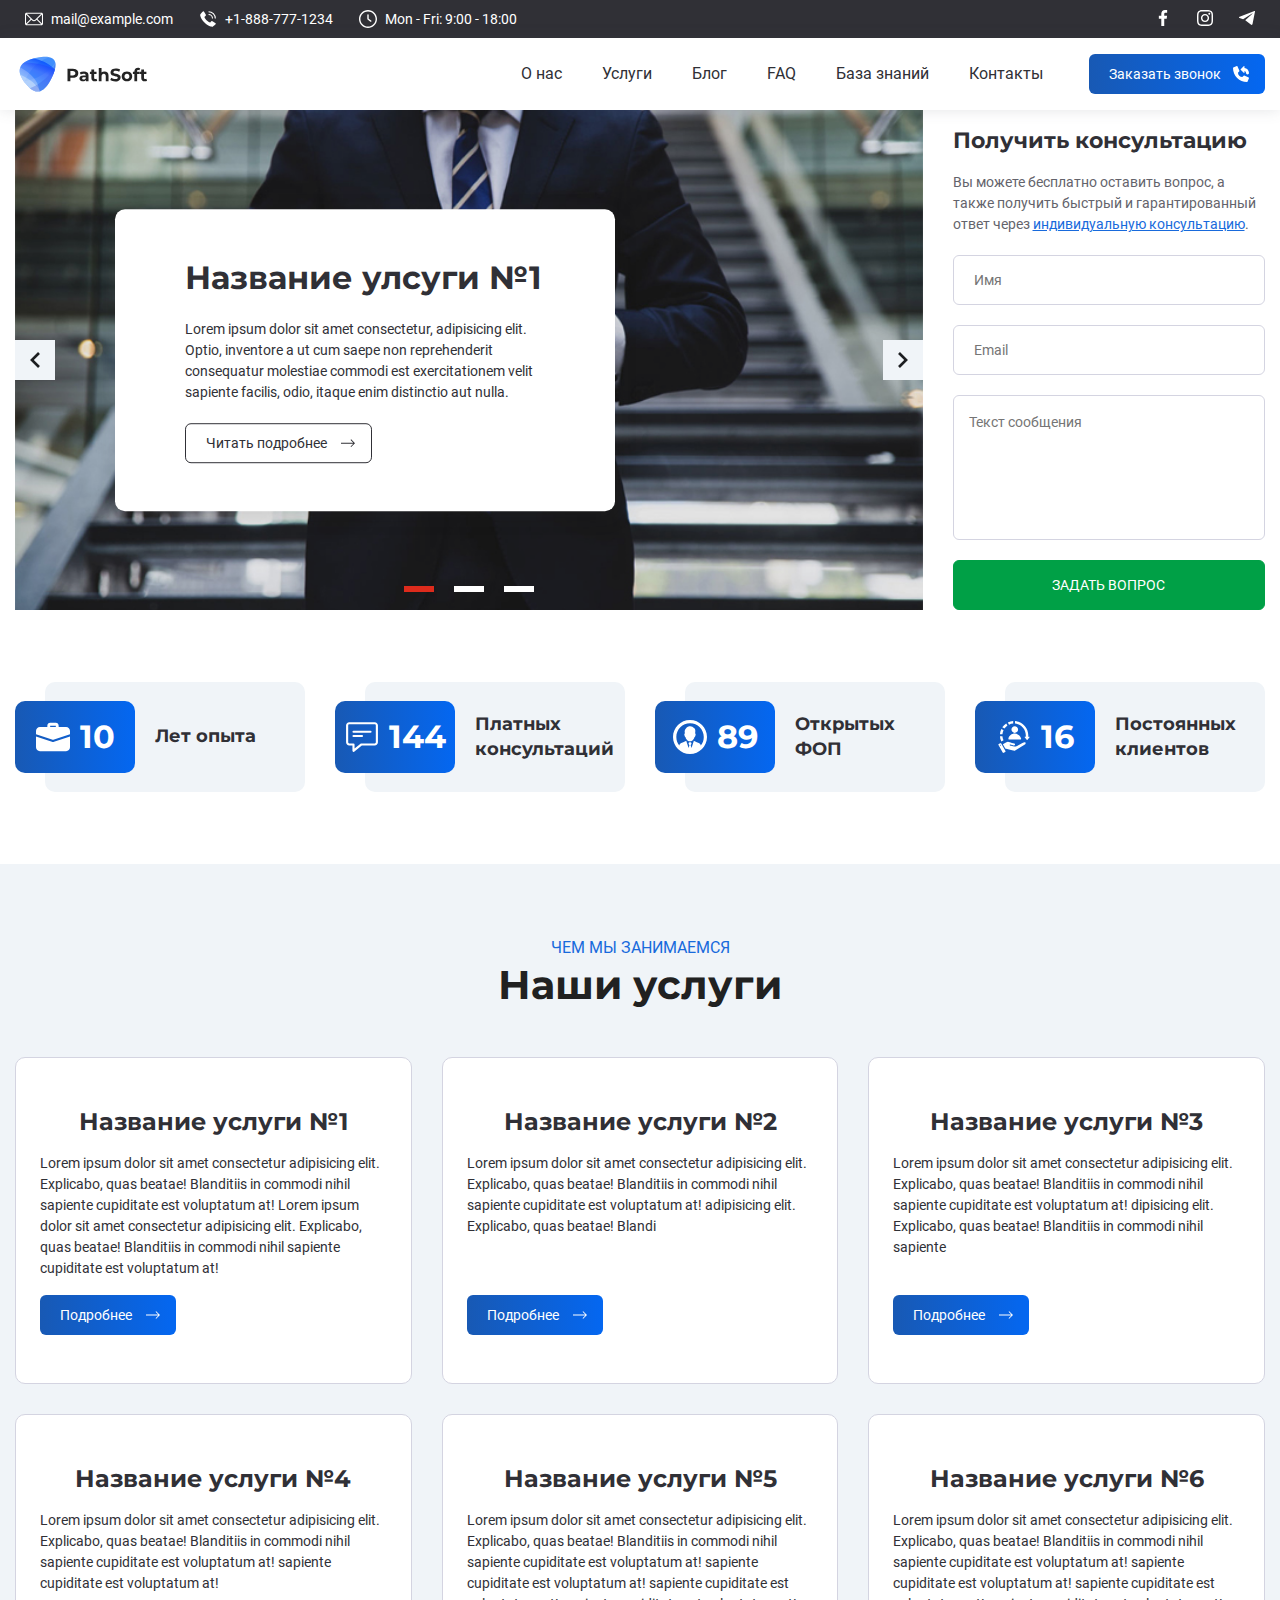
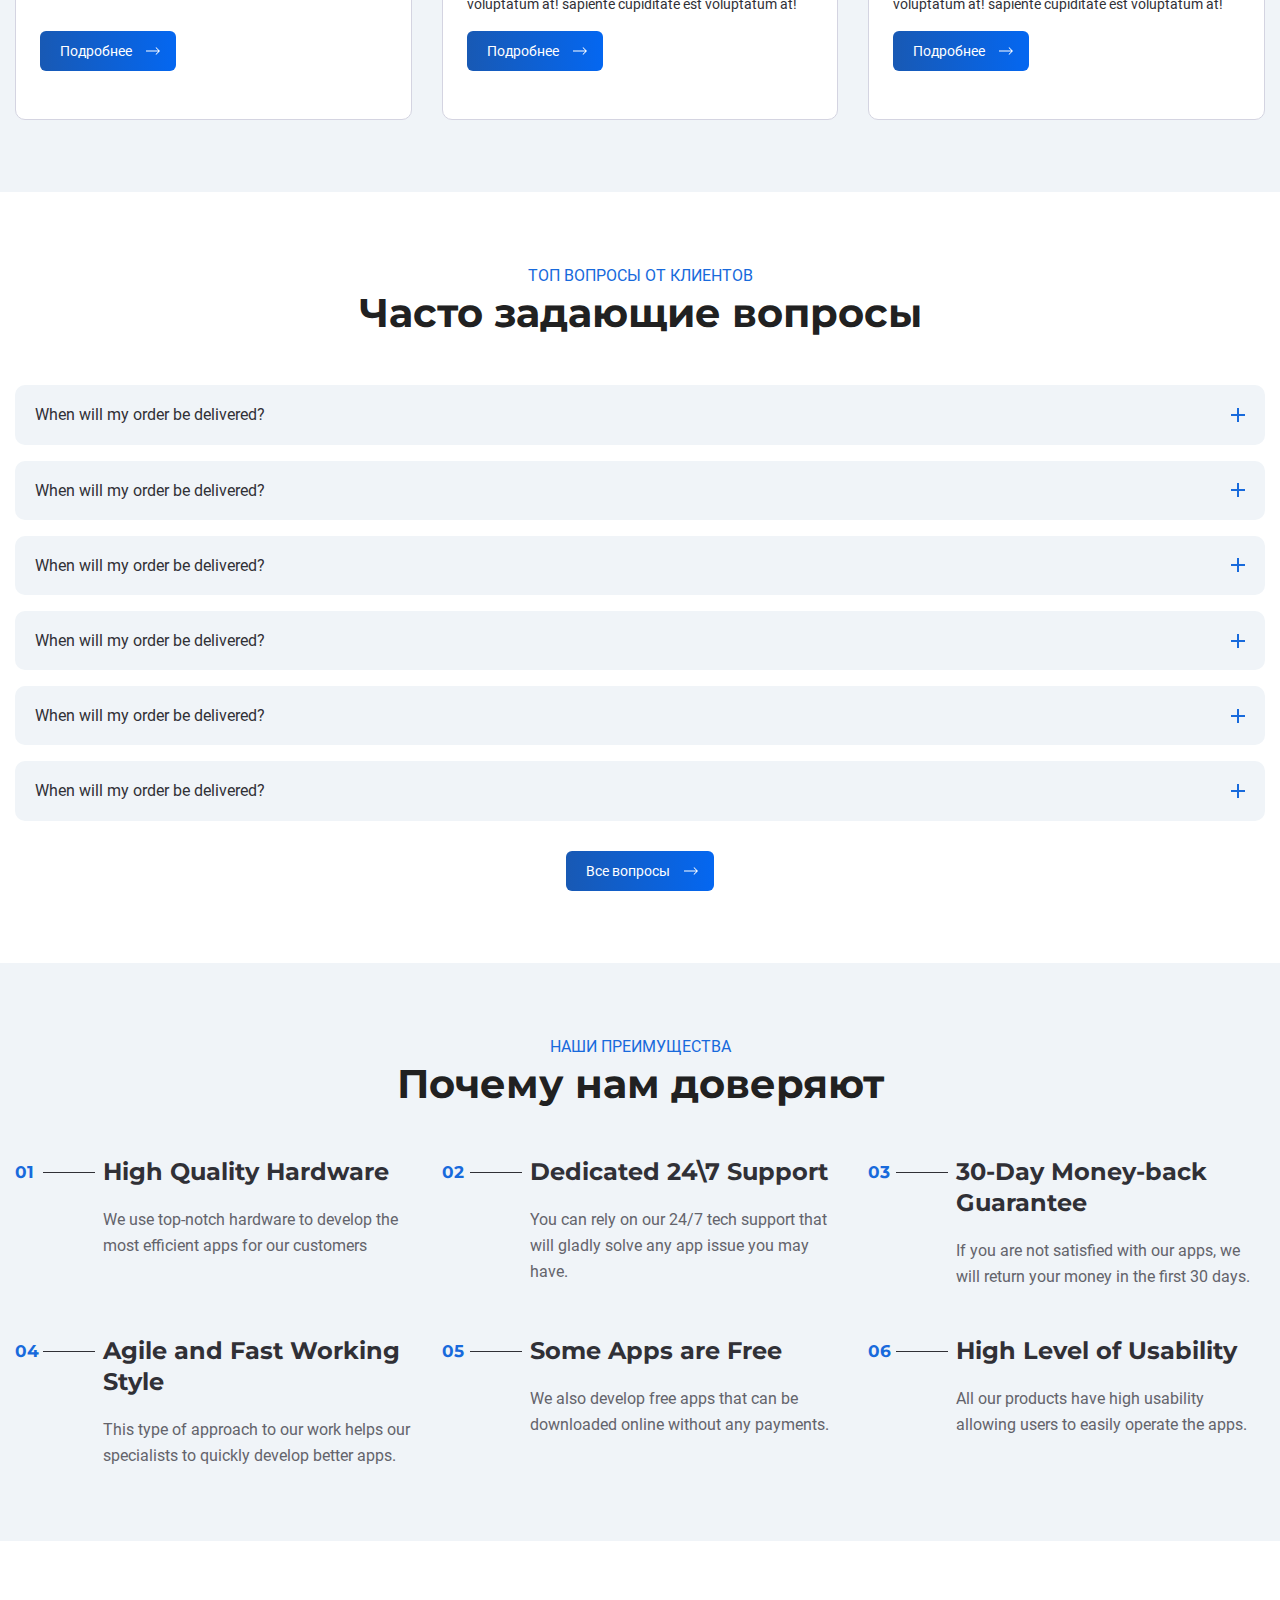
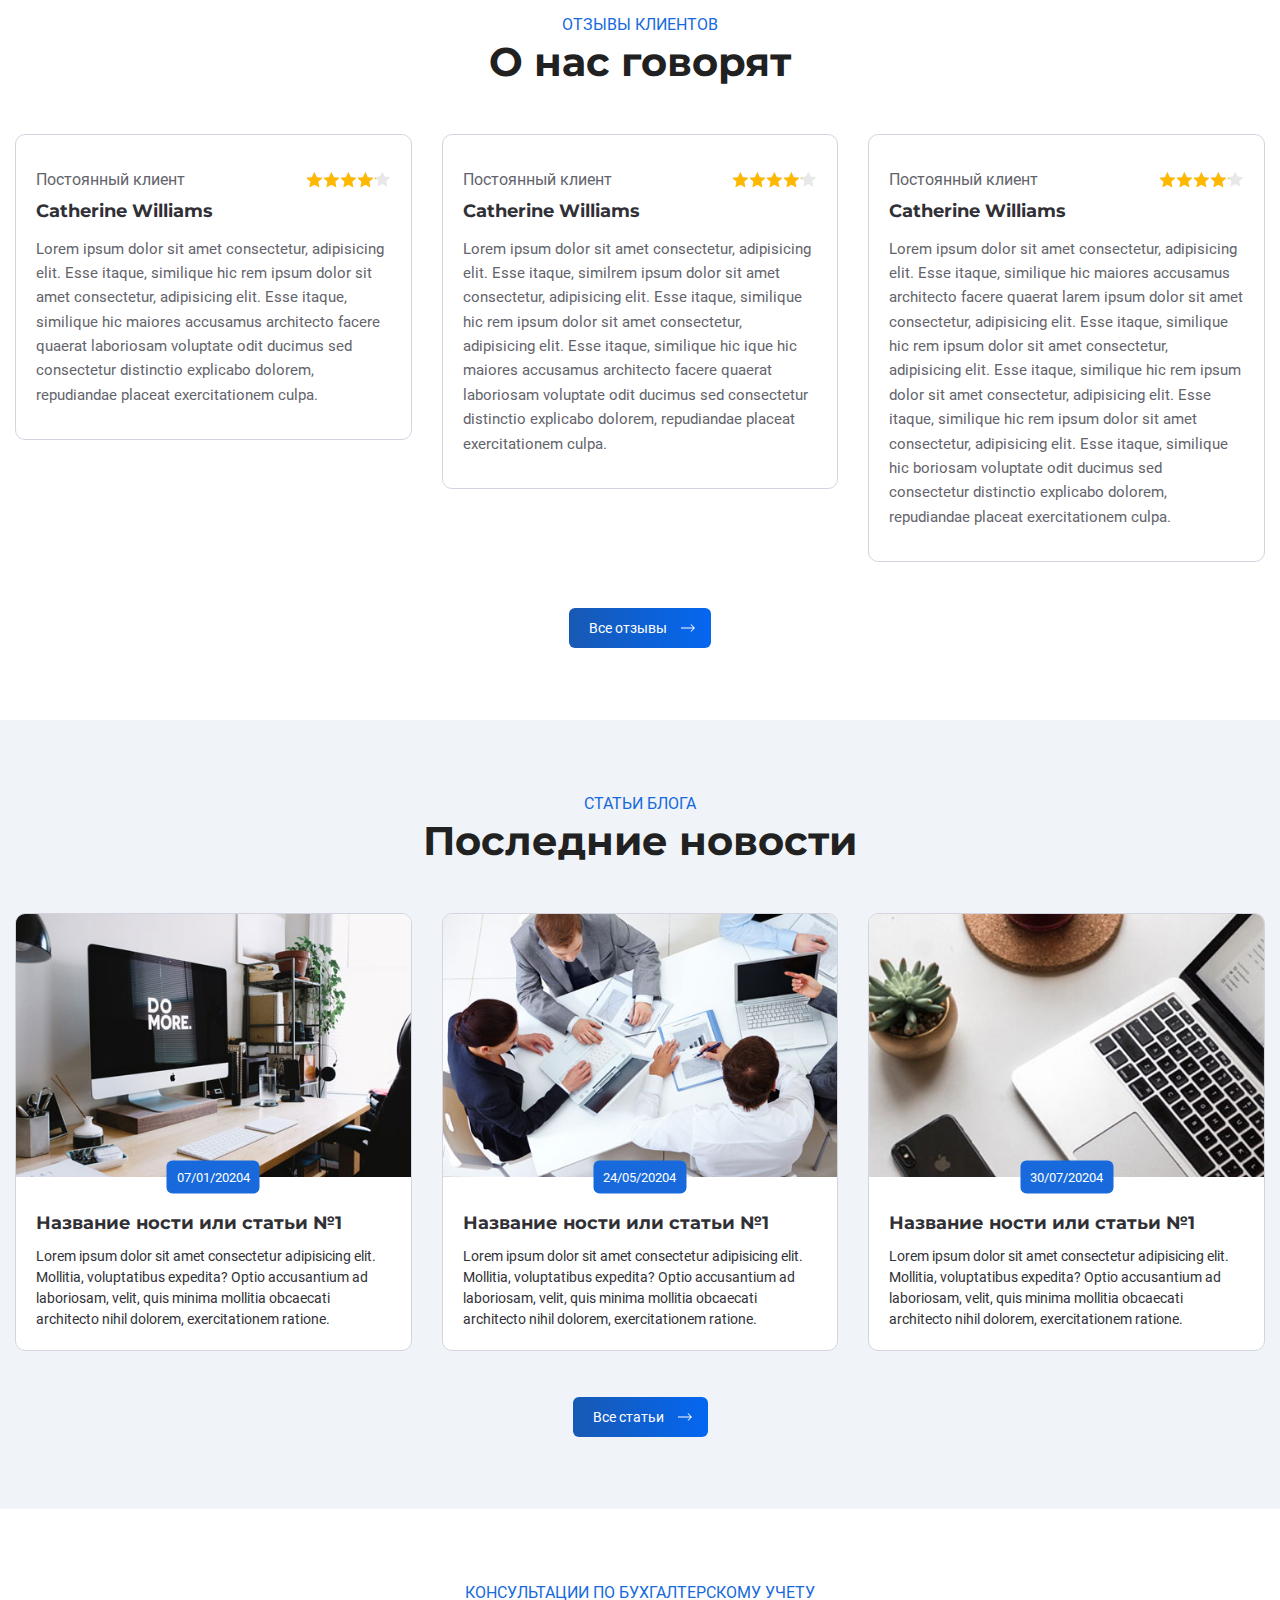
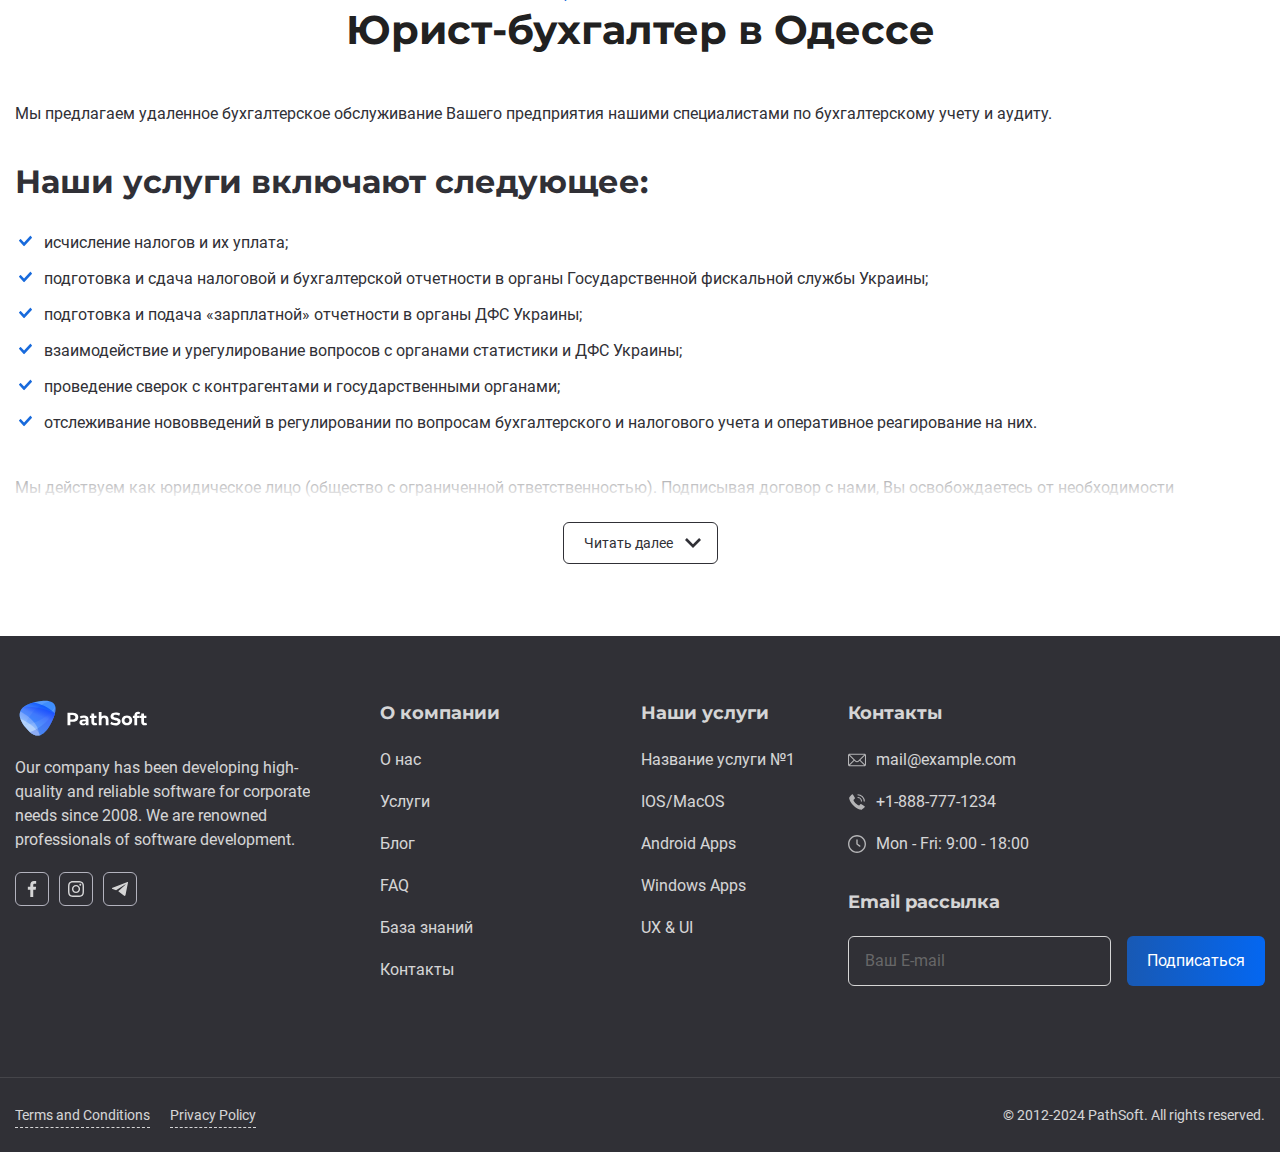
==== commit 2c75f364: "faq and action sections" ====
--- a/index.html
+++ b/index.html
@@ -97,9 +97,6 @@
 
                         <ul class="nav__menu menu menu_js">
                             <li class="menu__item">
-                                <span class="menu__link active"> Главная </span>
-                            </li>
-                            <li class="menu__item">
                                 <a class="menu__link" href="#"> О нас </a>
                             </li>
                             <li class="menu__item">
@@ -183,7 +180,7 @@
                             data-fancybox
                             data-src="#modal-callback"
                         >
-                            Callback
+                            Заказать звонок
                             <svg class="callback__icon icon" width="16" height="16">
                                 <use href="./assets/svg/icons.svg#icon-callback"></use>
                             </svg>
@@ -195,85 +192,101 @@
             <main class="main page">
                 <section class="page__intro intro section">
                     <div class="intro__container container">
-                        <div class="intro__slideshow slideshow swiper">
-                            <!-- Additional required wrapper -->
-                            <ul class="slideshow__list swiper-wrapper">
-                                <li class="slideshow__item swiper-slide">
-                                    <div class="slideshow__img _ibg">
-                                        <img class="slideshow__pic" src="assets/img/slides/slide1.jpg" alt="cover" />
-                                    </div>
-                                    <div class="slideshow__text">
-                                        <h3 class="slideshow__title">Название улсуги №1</h3>
-                                        <p class="slideshow__desc">
-                                            Lorem ipsum dolor sit amet consectetur, adipisicing elit. Optio, inventore a ut cum saepe non
-                                            reprehenderit consequatur molestiae commodi est exercitationem velit sapiente facilis, odio, itaque enim
-                                            distinctio aut nulla.
-                                        </p>
-                                        <a href="#" class="slideshow__link btn btn-transparent">
-                                            Читать подробнее
-                                            <svg class="slideshow__icon icon" width="14" height="14">
-                                                <use href="./assets/svg/icons.svg#icon-arrow-right"></use>
-                                            </svg>
-                                        </a>
-                                    </div>
-                                </li>
-                                <li class="slideshow__item swiper-slide">
-                                    <div class="slideshow__img _ibg">
-                                        <img class="slideshow__pic" src="assets/img/slides/slide2.jpg" alt="cover" />
-                                    </div>
-                                    <div class="slideshow__text">
-                                        <h3 class="slideshow__title">Название улсуги №2</h3>
-                                        <p class="slideshow__desc">
-                                            Lorem ipsum dolor sit amet consectetur, adipisicing elit. Optio, inventore a ut cum saepe non
-                                            reprehenderit consequatur molestiae commodi est exercitationem velit sapiente facilis, odio, itaque enim
-                                            distinctio aut nulla.
-                                        </p>
-                                        <a href="#" class="slideshow__link btn btn-transparent">
-                                            Читать подробнее
-                                            <svg class="slideshow__icon icon" width="14" height="14">
-                                                <use href="./assets/svg/icons.svg#icon-arrow-right"></use>
-                                            </svg>
-                                        </a>
-                                    </div>
-                                </li>
-                                <li class="slideshow__item swiper-slide">
-                                    <div class="slideshow__img _ibg">
-                                        <img class="slideshow__pic" src="assets/img/slides/slide3.jpg" alt="cover" />
-                                    </div>
-                                    <div class="slideshow__text">
-                                        <h3 class="slideshow__title">Название улсуги №3</h3>
-                                        <p class="slideshow__desc">
-                                            Lorem ipsum dolor sit amet consectetur, adipisicing elit. Optio, inventore a ut cum saepe non
-                                            reprehenderit consequatur molestiae commodi est exercitationem velit sapiente facilis, odio, itaque enim
-                                            distinctio aut nulla.
-                                        </p>
-                                        <a href="#" class="slideshow__link btn btn-transparent">
-                                            Читать подробнее
-                                            <svg class="slideshow__icon icon" width="14" height="14">
-                                                <use href="./assets/svg/icons.svg#icon-arrow-right"></use>
-                                            </svg>
-                                        </a>
-                                    </div>
-                                </li>
-                                
-                            </ul>
-                            <!-- If we need pagination -->
-                            <div class="swiper-pagination"></div>
-
-                            <!-- If we need navigation buttons -->
-                            <div class="swiper-button-prev-slide">
-                                <svg class="icon" width="16" height="16">
-                                    <use href="./assets/svg/icons.svg#icon-chevron-down"></use>
-                                </svg>
+                        <div class="intro__wrap">
+                            <div class="intro__slideshow slideshow swiper">
+                                <!-- Additional required wrapper -->
+                                <ul class="slideshow__list swiper-wrapper">
+                                    <li class="slideshow__item swiper-slide">
+                                        <div class="slideshow__img _ibg">
+                                            <img class="slideshow__pic" src="assets/img/slides/slide1.jpg" alt="cover" />
+                                        </div>
+                                        <div class="slideshow__text">
+                                            <h3 class="slideshow__title">Название улсуги №1</h3>
+                                            <p class="slideshow__desc">
+                                                Lorem ipsum dolor sit amet consectetur, adipisicing elit. Optio, inventore a ut cum saepe non
+                                                reprehenderit consequatur molestiae commodi est exercitationem velit sapiente facilis, odio, itaque
+                                                enim distinctio aut nulla.
+                                            </p>
+                                            <a href="#" class="slideshow__link btn btn-transparent">
+                                                Читать подробнее
+                                                <svg class="slideshow__icon icon" width="14" height="14">
+                                                    <use href="./assets/svg/icons.svg#icon-arrow-right"></use>
+                                                </svg>
+                                            </a>
+                                        </div>
+                                    </li>
+                                    <li class="slideshow__item swiper-slide">
+                                        <div class="slideshow__img _ibg">
+                                            <img class="slideshow__pic" src="assets/img/slides/slide2.jpg" alt="cover" />
+                                        </div>
+                                        <div class="slideshow__text">
+                                            <h3 class="slideshow__title">Название улсуги №2</h3>
+                                            <p class="slideshow__desc">
+                                                Lorem ipsum dolor sit amet consectetur, adipisicing elit. Optio, inventore a ut cum saepe non
+                                                reprehenderit consequatur molestiae commodi est exercitationem velit sapiente facilis, odio, itaque
+                                                enim distinctio aut nulla.
+                                            </p>
+                                            <a href="#" class="slideshow__link btn btn-transparent">
+                                                Читать подробнее
+                                                <svg class="slideshow__icon icon" width="14" height="14">
+                                                    <use href="./assets/svg/icons.svg#icon-arrow-right"></use>
+                                                </svg>
+                                            </a>
+                                        </div>
+                                    </li>
+                                    <li class="slideshow__item swiper-slide">
+                                        <div class="slideshow__img _ibg">
+                                            <img class="slideshow__pic" src="assets/img/slides/slide3.jpg" alt="cover" />
+                                        </div>
+                                        <div class="slideshow__text">
+                                            <h3 class="slideshow__title">Название улсуги №3</h3>
+                                            <p class="slideshow__desc">
+                                                Lorem ipsum dolor sit amet consectetur, adipisicing elit. Optio, inventore a ut cum saepe non
+                                                reprehenderit consequatur molestiae commodi est exercitationem velit sapiente facilis, odio, itaque
+                                                enim distinctio aut nulla.
+                                            </p>
+                                            <a href="#" class="slideshow__link btn btn-transparent">
+                                                Читать подробнее
+                                                <svg class="slideshow__icon icon" width="14" height="14">
+                                                    <use href="./assets/svg/icons.svg#icon-arrow-right"></use>
+                                                </svg>
+                                            </a>
+                                        </div>
+                                    </li>
+                                </ul>
+                                <!-- If we need pagination -->
+                                <div class="swiper-pagination"></div>
+
+                                <!-- If we need navigation buttons -->
+                                <div class="swiper-button-prev-slide">
+                                    <svg class="icon" width="16" height="16">
+                                        <use href="./assets/svg/icons.svg#icon-chevron-down"></use>
+                                    </svg>
+                                </div>
+                                <div class="swiper-button-next-slide">
+                                    <svg class="icon" width="16" height="16">
+                                        <use href="./assets/svg/icons.svg#icon-chevron-down"></use>
+                                    </svg>
+                                </div>
+
+                                <!-- If we need scrollbar -->
+                                <!-- <div class="swiper-scrollbar"></div> -->
                             </div>
-                            <div class="swiper-button-next-slide">
-                                <svg class="icon" width="16" height="16">
-                                    <use href="./assets/svg/icons.svg#icon-chevron-down"></use>
-                                </svg>
-                            </div>
-
-                            <!-- If we need scrollbar -->
-                            <!-- <div class="swiper-scrollbar"></div> -->
+                        </div>
+                        <div class="intro__action">
+                            <h3 class="intro__title">Получить консультацию</h3>
+                            <form class="intro__form" action="">
+                                <p class="intro__text">
+                                    Вы можете бесплатно оставить вопрос, а также получить быстрый и гарантированный ответ через <span class="intro__link" data-fancybox data-src="#modal-callback">индивидуальную консультацию</span>.
+                                </p>
+                                <input class="input" type="text" placeholder="Имя" />
+                                <input class="input" type="text" placeholder="Email" />
+                                <textarea class="input" name="" id="" placeholder="Текст сообщения"></textarea>
+
+                                <button type="submit" class="btn btn-green btn-no-icon intro__btn">
+                                    Задать вопрос
+                                </button>
+                            </form>
                         </div>
                     </div>
                 </section>
@@ -323,9 +336,7 @@
 
                 <section class="page__services services section">
                     <div class="services__container container">
-                        <p class="services__subtitle section-subtitle">
-                            Чем мы занимаемся
-                        </p>
+                        <p class="services__subtitle section-subtitle">Чем мы занимаемся</p>
                         <h2 class="services__title section-title">Наши услуги</h2>
                         <ul class="services__list">
                             <li class="services__item">
@@ -333,8 +344,8 @@
                                     <h3 class="services__name">Название услуги №1</h3>
                                     <p class="services__desc">
                                         Lorem ipsum dolor sit amet consectetur adipisicing elit. Explicabo, quas beatae! Blanditiis in commodi nihil
-                                        sapiente cupiditate est voluptatum at! Lorem ipsum dolor sit amet consectetur adipisicing elit. Explicabo, quas beatae! Blanditiis in commodi nihil
-                                        sapiente cupiditate est voluptatum at!
+                                        sapiente cupiditate est voluptatum at! Lorem ipsum dolor sit amet consectetur adipisicing elit. Explicabo,
+                                        quas beatae! Blanditiis in commodi nihil sapiente cupiditate est voluptatum at!
                                     </p>
                                     <button class="services__btn btn" type="button">
                                         Подробнее
@@ -346,7 +357,6 @@
                             </li>
                             <li class="services__item">
                                 <a class="services__link" href="#">
-                                    
                                     <h3 class="services__name">Название услуги №2</h3>
                                     <p class="services__desc">
                                         Lorem ipsum dolor sit amet consectetur adipisicing elit. Explicabo, quas beatae! Blanditiis in commodi nihil
@@ -362,12 +372,11 @@
                             </li>
                             <li class="services__item">
                                 <a class="services__link" href="#">
-                                    
                                     <h3 class="services__name">Название услуги №3</h3>
                                     <p class="services__desc">
                                         Lorem ipsum dolor sit amet consectetur adipisicing elit. Explicabo, quas beatae! Blanditiis in commodi nihil
                                         sapiente cupiditate est voluptatum at! dipisicing elit. Explicabo, quas beatae! Blanditiis in commodi nihil
-                                        sapiente 
+                                        sapiente
                                     </p>
                                     <button class="services__btn btn" type="button">
                                         Подробнее
@@ -379,7 +388,6 @@
                             </li>
                             <li class="services__item">
                                 <a class="services__link" href="#">
-                                    
                                     <h3 class="services__name">Название услуги №4</h3>
                                     <p class="services__desc">
                                         Lorem ipsum dolor sit amet consectetur adipisicing elit. Explicabo, quas beatae! Blanditiis in commodi nihil
@@ -395,11 +403,11 @@
                             </li>
                             <li class="services__item">
                                 <a class="services__link" href="#">
-                                    
                                     <h3 class="services__name">Название услуги №5</h3>
                                     <p class="services__desc">
                                         Lorem ipsum dolor sit amet consectetur adipisicing elit. Explicabo, quas beatae! Blanditiis in commodi nihil
-                                        sapiente cupiditate est voluptatum at! sapiente cupiditate est voluptatum at! sapiente cupiditate est voluptatum at! sapiente cupiditate est voluptatum at!
+                                        sapiente cupiditate est voluptatum at! sapiente cupiditate est voluptatum at! sapiente cupiditate est
+                                        voluptatum at! sapiente cupiditate est voluptatum at!
                                     </p>
                                     <button class="services__btn btn" type="button">
                                         Подробнее
@@ -411,11 +419,11 @@
                             </li>
                             <li class="services__item">
                                 <a class="services__link" href="#">
-                                    
                                     <h3 class="services__name">Название услуги №6</h3>
                                     <p class="services__desc">
                                         Lorem ipsum dolor sit amet consectetur adipisicing elit. Explicabo, quas beatae! Blanditiis in commodi nihil
-                                        sapiente cupiditate est voluptatum at! sapiente cupiditate est voluptatum at! sapiente cupiditate est voluptatum at! sapiente cupiditate est voluptatum at!
+                                        sapiente cupiditate est voluptatum at! sapiente cupiditate est voluptatum at! sapiente cupiditate est
+                                        voluptatum at! sapiente cupiditate est voluptatum at!
                                     </p>
                                     <button class="services__btn btn" type="button">
                                         Подробнее
@@ -429,47 +437,93 @@
                     </div>
                 </section>
 
-                <section class="page__blog blog section">
-                    <div class="blog__container container">
-                        <p class="section-subtitle">
-                            Статьи блога
-                        </p>
-                        <h2 class="section-title">Последние новости</h2>
-                        <div class="blog__list">
-                            <article class="blog__item">
-                                <a class="blog__link" href="#">
-                                    <img class="blog__img" src="./assets/img/blog/news-img-1.jpg" alt="">
-                                    <div class="blog__data">
-                                        <span class="blog__date">07/01/20204</span>
-                                        <h3 class="blog__name">Название ности или статьи №1</h3>
-                                        <p class="blog__desc">Lorem ipsum dolor sit amet consectetur adipisicing elit. Mollitia, voluptatibus expedita? Optio accusantium ad laboriosam, velit, quis minima mollitia obcaecati architecto nihil dolorem, exercitationem ratione.</p>
-                                    </div>
-                                </a>
-                            </article>
-                            <article class="blog__item">
-                                <a class="blog__link" href="#">
-                                    <img class="blog__img" src="./assets/img/blog/news-img-2.jpg" alt="">
-                                    <div class="blog__data">
-                                        <span class="blog__date">24/05/20204</span>
-                                        <h3 class="blog__name">Название ности или статьи №1</h3>
-                                        <p class="blog__desc">Lorem ipsum dolor sit amet consectetur adipisicing elit. Mollitia, voluptatibus expedita? Optio accusantium ad laboriosam, velit, quis minima mollitia obcaecati architecto nihil dolorem, exercitationem ratione.</p>
-                                    </div>
-                                </a>
-                            </article>
-                            <article class="blog__item">
-                                <a class="blog__link" href="#">
-                                    <img class="blog__img" src="./assets/img/blog/news-img-3.jpg" alt="">
-                                    <div class="blog__data">
-                                        <span class="blog__date">30/07/20204</span>
-                                        <h3 class="blog__name">Название ности или статьи №1</h3>
-                                        <p class="blog__desc">Lorem ipsum dolor sit amet consectetur adipisicing elit. Mollitia, voluptatibus expedita? Optio accusantium ad laboriosam, velit, quis minima mollitia obcaecati architecto nihil dolorem, exercitationem ratione.</p>
-                                    </div>
-                                </a>
-                            </article>
-                        </div>
+                <section class="page__faq faq section">
+                    <div class="faq__container container">
+                        <p class="section-subtitle">Топ вопросы от клиентов</p>
+                        <h2 class="section-title">Часто задающие вопросы</h2>
+                        <ul class="faq__list">
+                            <li class="faq__item">
+                                <h3 class="faq__question question_js">When will my order be delivered?</h3>
+                                <div class="faq__answer">
+                                    <p>
+                                        Lorem ipsum dolor sit amet consectetur adipisicing elit. Magnam et minus totam hic vitae sit placeat eos
+                                        consequuntur tenetur illo, adipisci beatae in vero blanditiis aliquam nam! Blanditiis, eum veritatis?
+                                    </p>
+                                    <p>
+                                        Lorem ipsum, dolor sit amet consectetur adipisicing elit. Ipsam commodi nobis ullam at quibusdam amet ratione!
+                                        Nostrum vel consequuntur laboriosam aut quasi dolor, perferendis maiores debitis iure nihil eius quis.
+                                    </p>
+                                </div>
+                            </li>
+                            <li class="faq__item">
+                                <h3 class="faq__question question_js">When will my order be delivered?</h3>
+                                <div class="faq__answer">
+                                    <p>
+                                        Lorem ipsum dolor sit amet consectetur adipisicing elit. Magnam et minus totam hic vitae sit placeat eos
+                                        consequuntur tenetur illo, adipisci beatae in vero blanditiis aliquam nam! Blanditiis, eum veritatis?
+                                    </p>
+                                    <p>
+                                        Lorem ipsum, dolor sit amet consectetur adipisicing elit. Ipsam commodi nobis ullam at quibusdam amet ratione!
+                                        Nostrum vel consequuntur laboriosam aut quasi dolor, perferendis maiores debitis iure nihil eius quis.
+                                    </p>
+                                </div>
+                            </li>
+                            <li class="faq__item">
+                                <h3 class="faq__question question_js">When will my order be delivered?</h3>
+                                <div class="faq__answer">
+                                    <p>
+                                        Lorem ipsum dolor sit amet consectetur adipisicing elit. Magnam et minus totam hic vitae sit placeat eos
+                                        consequuntur tenetur illo, adipisci beatae in vero blanditiis aliquam nam! Blanditiis, eum veritatis?
+                                    </p>
+                                    <p>
+                                        Lorem ipsum, dolor sit amet consectetur adipisicing elit. Ipsam commodi nobis ullam at quibusdam amet ratione!
+                                        Nostrum vel consequuntur laboriosam aut quasi dolor, perferendis maiores debitis iure nihil eius quis.
+                                    </p>
+                                </div>
+                            </li>
+                            <li class="faq__item">
+                                <h3 class="faq__question question_js">When will my order be delivered?</h3>
+                                <div class="faq__answer">
+                                    <p>
+                                        Lorem ipsum dolor sit amet consectetur adipisicing elit. Magnam et minus totam hic vitae sit placeat eos
+                                        consequuntur tenetur illo, adipisci beatae in vero blanditiis aliquam nam! Blanditiis, eum veritatis?
+                                    </p>
+                                    <p>
+                                        Lorem ipsum, dolor sit amet consectetur adipisicing elit. Ipsam commodi nobis ullam at quibusdam amet ratione!
+                                        Nostrum vel consequuntur laboriosam aut quasi dolor, perferendis maiores debitis iure nihil eius quis.
+                                    </p>
+                                </div>
+                            </li>
+                            <li class="faq__item">
+                                <h3 class="faq__question question_js">When will my order be delivered?</h3>
+                                <div class="faq__answer">
+                                    <p>
+                                        Lorem ipsum dolor sit amet consectetur adipisicing elit. Magnam et minus totam hic vitae sit placeat eos
+                                        consequuntur tenetur illo, adipisci beatae in vero blanditiis aliquam nam! Blanditiis, eum veritatis?
+                                    </p>
+                                    <p>
+                                        Lorem ipsum, dolor sit amet consectetur adipisicing elit. Ipsam commodi nobis ullam at quibusdam amet ratione!
+                                        Nostrum vel consequuntur laboriosam aut quasi dolor, perferendis maiores debitis iure nihil eius quis.
+                                    </p>
+                                </div>
+                            </li>
+                            <li class="faq__item">
+                                <h3 class="faq__question question_js">When will my order be delivered?</h3>
+                                <div class="faq__answer">
+                                    <p>
+                                        Lorem ipsum dolor sit amet consectetur adipisicing elit. Magnam et minus totam hic vitae sit placeat eos
+                                        consequuntur tenetur illo, adipisci beatae in vero blanditiis aliquam nam! Blanditiis, eum veritatis?
+                                    </p>
+                                    <p>
+                                        Lorem ipsum, dolor sit amet consectetur adipisicing elit. Ipsam commodi nobis ullam at quibusdam amet ratione!
+                                        Nostrum vel consequuntur laboriosam aut quasi dolor, perferendis maiores debitis iure nihil eius quis.
+                                    </p>
+                                </div>
+                            </li>
+                        </ul>
                         <div class="content-center">
                             <button class="btn" type="button">
-                                Все статьи
+                                Все вопросы
                                 <svg class="icon" width="14" height="14">
                                     <use href="./assets/svg/icons.svg#icon-arrow-right"></use>
                                 </svg>
@@ -480,9 +534,7 @@
 
                 <section class="page__advantages advantages section">
                     <div class="advantages__container container">
-                        <p class="section-subtitle">
-                            Наши преимущества
-                        </p>
+                        <p class="section-subtitle">Наши преимущества</p>
                         <h2 class="section-title">Почему нам доверяют</h2>
                         <ol class="advantages__list">
                             <li class="advantages__item">
@@ -494,19 +546,25 @@
                             <li class="advantages__item">
                                 <div class="advantages__data">
                                     <h3 class="advantages__name">Dedicated 24\7 Support</h3>
-                                    <p class="advantages__desc">You can rely on our 24/7 tech support that will gladly solve any app issue you may have.</p>
+                                    <p class="advantages__desc">
+                                        You can rely on our 24/7 tech support that will gladly solve any app issue you may have.
+                                    </p>
                                 </div>
                             </li>
                             <li class="advantages__item">
                                 <div class="advantages__data">
                                     <h3 class="advantages__name">30-Day Money-back Guarantee</h3>
-                                    <p class="advantages__desc">If you are not satisfied with our apps, we will return your money in the first 30 days.</p>
+                                    <p class="advantages__desc">
+                                        If you are not satisfied with our apps, we will return your money in the first 30 days.
+                                    </p>
                                 </div>
                             </li>
                             <li class="advantages__item">
                                 <div class="advantages__data">
                                     <h3 class="advantages__name">Agile and Fast Working Style</h3>
-                                    <p class="advantages__desc">This type of approach to our work helps our specialists to quickly develop better apps.</p>
+                                    <p class="advantages__desc">
+                                        This type of approach to our work helps our specialists to quickly develop better apps.
+                                    </p>
                                 </div>
                             </li>
                             <li class="advantages__item">
@@ -521,15 +579,13 @@
                                     <p class="advantages__desc">All our products have high usability allowing users to easily operate the apps.</p>
                                 </div>
                             </li>
-                        </ul>
+                        </ol>
                     </div>
                 </section>
 
                 <section class="page__reviews reviews section">
                     <div class="reviews__container container">
-                        <p class="section-subtitle">
-                            Отзывы клиентов
-                        </p>
+                        <p class="section-subtitle">Отзывы клиентов</p>
                         <h2 class="section-title">О нас говорят</h2>
                         <ul class="reviews__list">
                             <li class="reviews__item">
@@ -539,7 +595,9 @@
                                 <p class="reviews__position">Постоянный клиент</p>
                                 <h3 class="reviews__name">Catherine Williams</h3>
                                 <p class="reviews__text">
-                                    Lorem ipsum dolor sit amet consectetur, adipisicing elit. Esse itaque, similique hic rem ipsum dolor sit amet consectetur, adipisicing elit. Esse itaque, similique hic maiores accusamus architecto facere quaerat laboriosam voluptate odit ducimus sed consectetur distinctio explicabo dolorem, repudiandae placeat exercitationem culpa.
+                                    Lorem ipsum dolor sit amet consectetur, adipisicing elit. Esse itaque, similique hic rem ipsum dolor sit amet
+                                    consectetur, adipisicing elit. Esse itaque, similique hic maiores accusamus architecto facere quaerat laboriosam
+                                    voluptate odit ducimus sed consectetur distinctio explicabo dolorem, repudiandae placeat exercitationem culpa.
                                 </p>
                             </li>
                             <li class="reviews__item">
@@ -549,7 +607,10 @@
                                 <p class="reviews__position">Постоянный клиент</p>
                                 <h3 class="reviews__name">Catherine Williams</h3>
                                 <p class="reviews__text">
-                                    Lorem ipsum dolor sit amet consectetur, adipisicing elit. Esse itaque, similrem ipsum dolor sit amet consectetur, adipisicing elit. Esse itaque, similique hic rem ipsum dolor sit amet consectetur, adipisicing elit. Esse itaque, similique hic ique hic maiores accusamus architecto facere quaerat laboriosam voluptate odit ducimus sed consectetur distinctio explicabo dolorem, repudiandae placeat exercitationem culpa.
+                                    Lorem ipsum dolor sit amet consectetur, adipisicing elit. Esse itaque, similrem ipsum dolor sit amet consectetur,
+                                    adipisicing elit. Esse itaque, similique hic rem ipsum dolor sit amet consectetur, adipisicing elit. Esse itaque,
+                                    similique hic ique hic maiores accusamus architecto facere quaerat laboriosam voluptate odit ducimus sed
+                                    consectetur distinctio explicabo dolorem, repudiandae placeat exercitationem culpa.
                                 </p>
                             </li>
                             <li class="reviews__item">
@@ -559,7 +620,12 @@
                                 <p class="reviews__position">Постоянный клиент</p>
                                 <h3 class="reviews__name">Catherine Williams</h3>
                                 <p class="reviews__text">
-                                    Lorem ipsum dolor sit amet consectetur, adipisicing elit. Esse itaque, similique hic maiores accusamus architecto facere quaerat larem ipsum dolor sit amet consectetur, adipisicing elit. Esse itaque, similique hic rem ipsum dolor sit amet consectetur, adipisicing elit. Esse itaque, similique hic rem ipsum dolor sit amet consectetur, adipisicing elit. Esse itaque, similique hic rem ipsum dolor sit amet consectetur, adipisicing elit. Esse itaque, similique hic boriosam voluptate odit ducimus sed consectetur distinctio explicabo dolorem, repudiandae placeat exercitationem culpa.
+                                    Lorem ipsum dolor sit amet consectetur, adipisicing elit. Esse itaque, similique hic maiores accusamus architecto
+                                    facere quaerat larem ipsum dolor sit amet consectetur, adipisicing elit. Esse itaque, similique hic rem ipsum
+                                    dolor sit amet consectetur, adipisicing elit. Esse itaque, similique hic rem ipsum dolor sit amet consectetur,
+                                    adipisicing elit. Esse itaque, similique hic rem ipsum dolor sit amet consectetur, adipisicing elit. Esse itaque,
+                                    similique hic boriosam voluptate odit ducimus sed consectetur distinctio explicabo dolorem, repudiandae placeat
+                                    exercitationem culpa.
                                 </p>
                             </li>
                         </ul>
@@ -574,99 +640,150 @@
                     </div>
                 </section>
 
+                <section class="page__blog blog section">
+                    <div class="blog__container container">
+                        <p class="section-subtitle">Статьи блога</p>
+                        <h2 class="section-title">Последние новости</h2>
+                        <div class="blog__list">
+                            <article class="blog__item">
+                                <a class="blog__link" href="#">
+                                    <img class="blog__img" src="./assets/img/blog/news-img-1.jpg" alt="" />
+                                    <div class="blog__data">
+                                        <span class="blog__date">07/01/20204</span>
+                                        <h3 class="blog__name">Название ности или статьи №1</h3>
+                                        <p class="blog__desc">
+                                            Lorem ipsum dolor sit amet consectetur adipisicing elit. Mollitia, voluptatibus expedita? Optio
+                                            accusantium ad laboriosam, velit, quis minima mollitia obcaecati architecto nihil dolorem, exercitationem
+                                            ratione.
+                                        </p>
+                                    </div>
+                                </a>
+                            </article>
+                            <article class="blog__item">
+                                <a class="blog__link" href="#">
+                                    <img class="blog__img" src="./assets/img/blog/news-img-2.jpg" alt="" />
+                                    <div class="blog__data">
+                                        <span class="blog__date">24/05/20204</span>
+                                        <h3 class="blog__name">Название ности или статьи №1</h3>
+                                        <p class="blog__desc">
+                                            Lorem ipsum dolor sit amet consectetur adipisicing elit. Mollitia, voluptatibus expedita? Optio
+                                            accusantium ad laboriosam, velit, quis minima mollitia obcaecati architecto nihil dolorem, exercitationem
+                                            ratione.
+                                        </p>
+                                    </div>
+                                </a>
+                            </article>
+                            <article class="blog__item">
+                                <a class="blog__link" href="#">
+                                    <img class="blog__img" src="./assets/img/blog/news-img-3.jpg" alt="" />
+                                    <div class="blog__data">
+                                        <span class="blog__date">30/07/20204</span>
+                                        <h3 class="blog__name">Название ности или статьи №1</h3>
+                                        <p class="blog__desc">
+                                            Lorem ipsum dolor sit amet consectetur adipisicing elit. Mollitia, voluptatibus expedita? Optio
+                                            accusantium ad laboriosam, velit, quis minima mollitia obcaecati architecto nihil dolorem, exercitationem
+                                            ratione.
+                                        </p>
+                                    </div>
+                                </a>
+                            </article>
+                        </div>
+                        <div class="content-center">
+                            <button class="btn" type="button">
+                                Все статьи
+                                <svg class="icon" width="14" height="14">
+                                    <use href="./assets/svg/icons.svg#icon-arrow-right"></use>
+                                </svg>
+                            </button>
+                        </div>
+                    </div>
+                </section>
+
                 <section class="page__textblock textblock section">
                     <div class="textblock__container container">
-                        <p class="section-subtitle">
-                            Консультации по бухгалтерскому учету
-                        </p>
-                        <h2 class="section-title">Юрист-бухгалтер в Одессе</h2>
-                        <div class="textblock__content text-content">
-                            <p>Lorem ipsum dolor sit amet consectetur adipisicing elit. Amet itaque delectus odit at similique fugiat ab eos architecto cupiditate error quibusdam, voluptatum quaerat ipsa explicabo quae culpa obcaecati tenetur asperiores!</p>
-                            <h2>H2 Heading</h2>
-                            <h3>H3 Heading</h3>
-                            <h4>H4 Heading</h4>
-                            <h5>H5 Heading</h5>
-                            <h6>H6 Heading</h6>
-                            <p>Welcome to our wonderful world. We sincerely hope that each and every user entering our website will find
-                                exactly what he/she is looking for. With advanced features of activating account and new login widgets,
-                                you will definitely have a great experience of using our web page.</p>
-                            <h3>HTML Text Elements</h3>
-                            <p>You can use the mark tag to <mark>highlight</mark> text.</p>
-                            <p><del>This line of text is meant to be treated as deleted text.</del></p>
-                            <p><s>This line of text is meant to be treated as no longer accurate.</s></p>
-                            <p><ins>This line of text is meant to be treated as an addition to the document.</ins></p>
-                            <p><u>This line of text will render as underlined</u></p>
-                            <p><small>This line of text is meant to be treated as fine print.</small></p>
-                            <p><strong>This line rendered as bold text.</strong></p>
-                            <p><em>This line rendered as italicized text.</em></p>
-                            <p>This line width <a href="#!">Link</a></p>
-                            <h4>Blockquote</h4>
-                            <blockquote>
-                                <p>Lorem ipsum dolor sit amet, consectetur adipiscing elit. Integer posuere erat a ante. Lorem ipsum
-                                    dolor sit amet, consectetur adipiscing elit. Integer posuere erat a ante. Lorem ipsum dolor sit
-                                    amet, consectetur adipiscing elit. Integer posuere erat a ante. Lorem ipsum dolor sit amet,
-                                    consectetur adipiscing elit. Integer posuere erat a ante.</p>
-                                <footer>Oleh Koval</footer>
-                            </blockquote>
-                            <br>
-                            <h4>Ordered & Unordered Lists</h4>
-                            <ul>
-                                <li><strong>Lorem ipsum dolor</strong> sit amet consectetur adipisicing elit.</li>
-                                <li>Perspiciatis deleniti deserunt tempora</li>
-                                <li>Lorem ipsum dolor sit amet</li>
-                                <li>PathSoft offers a high caliber of resources skilled in Microsoft Azure.NET, mobile and Quality
-                                    Assurance. They became our true business partners over the past three years.</li>
-                                <li>Ethics</li>
-                            </ul>
-                            <ol>
-                                <li><strong>Lorem ipsum dolor</strong> sit amet consectetur adipisicing elit.</li>
-                                <li>Perspiciatis deleniti deserunt tempora</li>
-                                <li>Lorem ipsum dolor sit amet
-                                    <ol>
-                                <li><strong>Lorem ipsum dolor</strong> sit amet consectetur adipisicing elit.</li>
-                                <li>Perspiciatis deleniti deserunt tempora</li>
-                                <li>Lorem ipsum dolor sit amet</li>
-                                <li>PathSoft offers a high caliber of resources skilled in Microsoft Azure.NET, mobile and Quality
-                                    Assurance. They became our true business partners over the past three years.</li>
-                                <li>Ethics</li>
-                            </ol>
-                                </li>
-                                <li>PathSoft offers a high caliber of resources skilled in Microsoft Azure.NET, mobile and Quality
-                                    Assurance. They became our true business partners over the past three years.</li>
-                                <li>Ethics</li>
-                            </ol>
+                        <p class="section-subtitle">Консультации по бухгалтерскому учету</p>
+                        <h2 class="textblock__title section-title">Юрист-бухгалтер в Одессе</h2>
+                        <div class="text__wrap">
+                            <div class="textblock__content text-content">
+                                <p>
+                                    Мы предлагаем удаленное бухгалтерское обслуживание Вашего предприятия нашими специалистами по бухгалтерскому учету
+                                    и аудиту.
+                                </p>
+                                <h2>Наши услуги включают следующее:</h2>
+                                <ul>
+                                    <li>исчисление налогов и их уплата;</li>
+                                    <li>
+                                        подготовка и сдача налоговой и бухгалтерской отчетности в органы Государственной фискальной службы Украины;
+                                    </li>
+                                    <li>подготовка и подача «зарплатной» отчетности в органы ДФС Украины;</li>
+                                    <li>взаимодействие и урегулирование вопросов с органами статистики и ДФС Украины;</li>
+                                    <li>проведение сверок с контрагентами и государственными органами;</li>
+                                    <li>
+                                        отслеживание нововведений в регулировании по вопросам бухгалтерского и налогового учета и оперативное
+                                        реагирование на них.
+                                    </li>
+                                </ul>
+                                <p>
+                                    Мы действуем как юридическое лицо (общество с ограниченной ответственностью). Подписывая договор с нами, Вы
+                                    освобождаетесь от необходимости оплачивать заработную плату и предполагаемые законодательством платежи в пользу
+                                    государства за наемного бухгалтера.
+                                </p>
+                                <h3>С точки зрения Ваших интересов, как работодателя, мы:</h3>
+                                <ul>
+                                    <li>проводим ежемесячный расчет и перечисление зарплаты Вашим сотрудникам;</li>
+                                    <li>рассчитываем отпускные, больничные и другие выплаты;</li>
+                                    <li>сдаем «зарплатную» отчетность;</li>
+                                    <li>наши юристы и адвокаты консультируют Вас по вопросам трудового законодательства.</li>
+                                </ul>
+                                <h2>В чем наши преимущества:</h2>
+                                <ul>
+                                    <li>
+                                        мы используем исключительно лицензионное программное обеспечение для ведения бухгалтерского и налогового
+                                        учета;
+                                    </li>
+                                    <li>
+                                        всю информацию мы сохраняем на удаленном физическом сервере, данные с которого ежедневно копируются в облачное
+                                        хранилище;
+                                    </li>
+                                    <li>мы получаем необходимые сертификаты и подключаем предприятие к электронным системам сдачи отчетности;</li>
+                                    <li>
+                                        Ваши документы находятся в офисе нашего адвокатского бюро, что предусматривает дополнительные гарантии
+                                        сохранности информации и минимизирует риски получения незаконного вмешательства со стороны правоохранительных
+                                        органов;
+                                    </li>
+                                    <li>
+                                        наша команда состоит из адвокатов, юристов и бухгалтеров, что в комплексе предусматривает наиболее полное
+                                        сопровождение деятельности предприятия.
+                                    </li>
+                                </ul>
+                            </div>
+                        </div>
+                        <div class="text__open content-center">
+                            <button type="button" class="text__open-btn btn btn-transparent" data-target=".text__wrap">
+                                <span>Читать далее</span>
+                                <svg class="icon" width="16" height="16">
+                                    <use xlink:href="./assets/svg/icons.svg#icon-chevron-down"></use>
+                                </svg>
+                            </button>
                         </div>
                     </div>
                 </section>
-
-                <section class="page__faq faq section">
-                    <div class="faq__container container">
-                        <p class="section-subtitle">
-                            Топ вопросы от клиентов
-                        </p>
-                        <h2 class="section-title">Часто задающие вопросы</h2>
-                        <p>Lorem ipsum dolor sit amet consectetur adipisicing elit. Voluptatum inventore, aspernatur minus consequuntur, laboriosam aperiam nisi, assumenda fugiat ea dignissimos optio sit est debitis. Iusto error quis officiis amet saepe.</p>
-                        <p>Lorem ipsuminus consequuntur, laboriosam aperiam nisi, assumenda fugiat ea dignissimos optio sit est debitis. Iusto error quis officiis amet saepe.</p>
-                        <p>Lorem ipsum doi, assumenda fugiat ea dignissimos optio sit est debitis. Iusto error quis officiis amet saepe.</p>
-                    </div>
-                </section>
-
             </main>
 
             <footer class="footer">
                 <div class="footer__main main-footer">
                     <div class="main-footer__container container">
                         <div class="main-footer__columns">
-
                             <!-- column1 -->
                             <div class="main-footer__column1 footer-column1 column">
                                 <a class="footer-column1__logo" href="#">
                                     <img src="assets/img/logo-white.svg" alt="logo" />
                                 </a>
                                 <p class="footer-column1__text">
-                                    Our company has been developing high-quality and reliable software for corporate needs since 2008. We are renowned professionals of software development.
+                                    Our company has been developing high-quality and reliable software for corporate needs since 2008. We are renowned
+                                    professionals of software development.
                                 </p>
-    
+
                                 <!-- socials -->
                                 <ul class="footer-column1__socials socials">
                                     <li class="socials__item">
@@ -692,7 +809,7 @@
                                     </li>
                                 </ul>
                             </div>
-                            
+
                             <!-- column2 -->
                             <div class="main-footer__column2 footer-column2 column">
                                 <p class="column__title">О компании</p>
@@ -717,9 +834,9 @@
                                     </li>
                                 </ul>
                             </div>
-    
+
                             <!-- column3 -->
-                            <div class="main-footer__column3  footer-column3 column">
+                            <div class="main-footer__column3 footer-column3 column">
                                 <p class="column__title">Наши услуги</p>
                                 <ul class="column__list">
                                     <li class="column__list-item">
@@ -739,9 +856,9 @@
                                     </li>
                                 </ul>
                             </div>
-    
+
                             <!-- column4 -->
-                            <div class="main-footer__column4  footer-column4 column">
+                            <div class="main-footer__column4 footer-column4 column">
                                 <p class="column__title">Контакты</p>
                                 <ul class="column__list">
                                     <li class="column__list-item">
@@ -768,16 +885,14 @@
                                             Mon - Fri: 9:00 - 18:00
                                         </span>
                                     </li>
-                                    
                                 </ul>
-    
+
                                 <p class="column__title mt32">Email рассылка</p>
                                 <form action="" class="footer__subscribeform subscribeform">
-                                    <input class="subscribeform__input" type="text" placeholder="Ваш E-mail" value="" name="">
+                                    <input class="subscribeform__input" type="text" placeholder="Ваш E-mail" value="" name="" />
                                     <button type="submit" class="subscribeform__btn btn btn-no-icon">Подписаться</button>
                                 </form>
                             </div>
-
                         </div>
                     </div>
                 </div>
@@ -792,9 +907,7 @@
                                     <a class="bottom-footer__link" href="#">Privacy Policy</a>
                                 </li>
                             </ul>
-                            <p class="bottom-footer__copy">
-                                © 2012-2024 PathSoft. All rights reserved.
-                            </p>
+                            <p class="bottom-footer__copy">© 2012-2024 PathSoft. All rights reserved.</p>
                         </div>
                     </div>
                 </div>
@@ -808,7 +921,7 @@
             <div class="modal__content">
                 <form class="modal__form" action="#">
                     <div class="modal__field">
-                        <label class="modal__label" for="callback__user-name">
+                        <label class="modal__label required" for="callback__user-name ">
                             <span class="modal__label-title">Имя</span>
                         </label>
                         <div class="modal__input-wrap">
@@ -827,7 +940,7 @@
                         </div>
                     </div>
                     <div class="modal__field">
-                        <label for="callback__user-phone" class="modal__label">
+                        <label class="modal__label required" for="callback__user-phone">
                             <span class="modal__label-title">Phone</span>
                         </label>
                         <div class="modal__input-wrap">
@@ -844,6 +957,20 @@
                             </svg>
                         </div>
                     </div>
+                    <div class="modal__field">
+                        <label class="modal__label required" for="user-comment">
+                            <span class="modal__label-title">Комментарий</span>
+                        </label>
+                        <div class="modal__input-wrap">
+                            <textarea
+                                id="user-comment"
+                                name="user-comment"
+                                class="modal__input modal__input-textarea"
+                                placeholder="текст сообщения"
+                                required
+                            ></textarea>
+                        </div>
+                    </div>
                     <button type="submit" class="modal__submit-btn">
                         <svg class="icon" width="18" height="18">
                             <use href="./assets/svg/icons.svg#icon-callback"></use>
--- a/assets/css/app.css
+++ b/assets/css/app.css
@@ -1 +1 @@
-.m0{margin:0}.mt0{margin-top:0px}.mt1{margin-top:1px}.mt2{margin-top:2px}.mt3{margin-top:3px}.mt4{margin-top:4px}.mt5{margin-top:5px}.mt6{margin-top:6px}.mt7{margin-top:7px}.mt8{margin-top:8px}.mt9{margin-top:9px}.mt10{margin-top:10px}.mt11{margin-top:11px}.mt12{margin-top:12px}.mt13{margin-top:13px}.mt14{margin-top:14px}.mt15{margin-top:15px}.mt16{margin-top:16px}.mt17{margin-top:17px}.mt18{margin-top:18px}.mt19{margin-top:19px}.mt20{margin-top:20px}.mt21{margin-top:21px}.mt22{margin-top:22px}.mt23{margin-top:23px}.mt24{margin-top:24px}.mt25{margin-top:25px}.mt26{margin-top:26px}.mt27{margin-top:27px}.mt28{margin-top:28px}.mt29{margin-top:29px}.mt30{margin-top:30px}.mt31{margin-top:31px}.mt32{margin-top:32px}.mt33{margin-top:33px}.mt34{margin-top:34px}.mt35{margin-top:35px}.mt36{margin-top:36px}.mt37{margin-top:37px}.mt38{margin-top:38px}.mt39{margin-top:39px}.mt40{margin-top:40px}.mt41{margin-top:41px}.mt42{margin-top:42px}.mt43{margin-top:43px}.mt44{margin-top:44px}.mt45{margin-top:45px}.mt46{margin-top:46px}.mt47{margin-top:47px}.mt48{margin-top:48px}.mt49{margin-top:49px}.mt50{margin-top:50px}.mt51{margin-top:51px}.mt52{margin-top:52px}.mt53{margin-top:53px}.mt54{margin-top:54px}.mt55{margin-top:55px}.mt56{margin-top:56px}.mt57{margin-top:57px}.mt58{margin-top:58px}.mt59{margin-top:59px}.mt60{margin-top:60px}.mt61{margin-top:61px}.mt62{margin-top:62px}.mt63{margin-top:63px}.mt64{margin-top:64px}.mt65{margin-top:65px}.mt66{margin-top:66px}.mt67{margin-top:67px}.mt68{margin-top:68px}.mt69{margin-top:69px}.mt70{margin-top:70px}.mt71{margin-top:71px}.mt72{margin-top:72px}.mt73{margin-top:73px}.mt74{margin-top:74px}.mt75{margin-top:75px}.mt76{margin-top:76px}.mt77{margin-top:77px}.mt78{margin-top:78px}.mt79{margin-top:79px}.mt80{margin-top:80px}.mt81{margin-top:81px}.mt82{margin-top:82px}.mt83{margin-top:83px}.mt84{margin-top:84px}.mt85{margin-top:85px}.mt86{margin-top:86px}.mt87{margin-top:87px}.mt88{margin-top:88px}.mt89{margin-top:89px}.mt90{margin-top:90px}.mt91{margin-top:91px}.mt92{margin-top:92px}.mt93{margin-top:93px}.mt94{margin-top:94px}.mt95{margin-top:95px}.mt96{margin-top:96px}.mt97{margin-top:97px}.mt98{margin-top:98px}.mt99{margin-top:99px}.mt100{margin-top:100px}.mb0{margin-bottom:0px}.mb1{margin-bottom:1px}.mb2{margin-bottom:2px}.mb3{margin-bottom:3px}.mb4{margin-bottom:4px}.mb5{margin-bottom:5px}.mb6{margin-bottom:6px}.mb7{margin-bottom:7px}.mb8{margin-bottom:8px}.mb9{margin-bottom:9px}.mb10{margin-bottom:10px}.mb11{margin-bottom:11px}.mb12{margin-bottom:12px}.mb13{margin-bottom:13px}.mb14{margin-bottom:14px}.mb15{margin-bottom:15px}.mb16{margin-bottom:16px}.mb17{margin-bottom:17px}.mb18{margin-bottom:18px}.mb19{margin-bottom:19px}.mb20{margin-bottom:20px}.mb21{margin-bottom:21px}.mb22{margin-bottom:22px}.mb23{margin-bottom:23px}.mb24{margin-bottom:24px}.mb25{margin-bottom:25px}.mb26{margin-bottom:26px}.mb27{margin-bottom:27px}.mb28{margin-bottom:28px}.mb29{margin-bottom:29px}.mb30{margin-bottom:30px}.mb31{margin-bottom:31px}.mb32{margin-bottom:32px}.mb33{margin-bottom:33px}.mb34{margin-bottom:34px}.mb35{margin-bottom:35px}.mb36{margin-bottom:36px}.mb37{margin-bottom:37px}.mb38{margin-bottom:38px}.mb39{margin-bottom:39px}.mb40{margin-bottom:40px}.mb41{margin-bottom:41px}.mb42{margin-bottom:42px}.mb43{margin-bottom:43px}.mb44{margin-bottom:44px}.mb45{margin-bottom:45px}.mb46{margin-bottom:46px}.mb47{margin-bottom:47px}.mb48{margin-bottom:48px}.mb49{margin-bottom:49px}.mb50{margin-bottom:50px}.mb51{margin-bottom:51px}.mb52{margin-bottom:52px}.mb53{margin-bottom:53px}.mb54{margin-bottom:54px}.mb55{margin-bottom:55px}.mb56{margin-bottom:56px}.mb57{margin-bottom:57px}.mb58{margin-bottom:58px}.mb59{margin-bottom:59px}.mb60{margin-bottom:60px}.mb61{margin-bottom:61px}.mb62{margin-bottom:62px}.mb63{margin-bottom:63px}.mb64{margin-bottom:64px}.mb65{margin-bottom:65px}.mb66{margin-bottom:66px}.mb67{margin-bottom:67px}.mb68{margin-bottom:68px}.mb69{margin-bottom:69px}.mb70{margin-bottom:70px}.mb71{margin-bottom:71px}.mb72{margin-bottom:72px}.mb73{margin-bottom:73px}.mb74{margin-bottom:74px}.mb75{margin-bottom:75px}.mb76{margin-bottom:76px}.mb77{margin-bottom:77px}.mb78{margin-bottom:78px}.mb79{margin-bottom:79px}.mb80{margin-bottom:80px}.mb81{margin-bottom:81px}.mb82{margin-bottom:82px}.mb83{margin-bottom:83px}.mb84{margin-bottom:84px}.mb85{margin-bottom:85px}.mb86{margin-bottom:86px}.mb87{margin-bottom:87px}.mb88{margin-bottom:88px}.mb89{margin-bottom:89px}.mb90{margin-bottom:90px}.mb91{margin-bottom:91px}.mb92{margin-bottom:92px}.mb93{margin-bottom:93px}.mb94{margin-bottom:94px}.mb95{margin-bottom:95px}.mb96{margin-bottom:96px}.mb97{margin-bottom:97px}.mb98{margin-bottom:98px}.mb99{margin-bottom:99px}.mb100{margin-bottom:100px}.ml0{margin-left:0px}.ml1{margin-left:1px}.ml2{margin-left:2px}.ml3{margin-left:3px}.ml4{margin-left:4px}.ml5{margin-left:5px}.ml6{margin-left:6px}.ml7{margin-left:7px}.ml8{margin-left:8px}.ml9{margin-left:9px}.ml10{margin-left:10px}.ml11{margin-left:11px}.ml12{margin-left:12px}.ml13{margin-left:13px}.ml14{margin-left:14px}.ml15{margin-left:15px}.ml16{margin-left:16px}.ml17{margin-left:17px}.ml18{margin-left:18px}.ml19{margin-left:19px}.ml20{margin-left:20px}.ml21{margin-left:21px}.ml22{margin-left:22px}.ml23{margin-left:23px}.ml24{margin-left:24px}.ml25{margin-left:25px}.ml26{margin-left:26px}.ml27{margin-left:27px}.ml28{margin-left:28px}.ml29{margin-left:29px}.ml30{margin-left:30px}.ml31{margin-left:31px}.ml32{margin-left:32px}.ml33{margin-left:33px}.ml34{margin-left:34px}.ml35{margin-left:35px}.ml36{margin-left:36px}.ml37{margin-left:37px}.ml38{margin-left:38px}.ml39{margin-left:39px}.ml40{margin-left:40px}.ml41{margin-left:41px}.ml42{margin-left:42px}.ml43{margin-left:43px}.ml44{margin-left:44px}.ml45{margin-left:45px}.ml46{margin-left:46px}.ml47{margin-left:47px}.ml48{margin-left:48px}.ml49{margin-left:49px}.ml50{margin-left:50px}.ml51{margin-left:51px}.ml52{margin-left:52px}.ml53{margin-left:53px}.ml54{margin-left:54px}.ml55{margin-left:55px}.ml56{margin-left:56px}.ml57{margin-left:57px}.ml58{margin-left:58px}.ml59{margin-left:59px}.ml60{margin-left:60px}.ml61{margin-left:61px}.ml62{margin-left:62px}.ml63{margin-left:63px}.ml64{margin-left:64px}.ml65{margin-left:65px}.ml66{margin-left:66px}.ml67{margin-left:67px}.ml68{margin-left:68px}.ml69{margin-left:69px}.ml70{margin-left:70px}.ml71{margin-left:71px}.ml72{margin-left:72px}.ml73{margin-left:73px}.ml74{margin-left:74px}.ml75{margin-left:75px}.ml76{margin-left:76px}.ml77{margin-left:77px}.ml78{margin-left:78px}.ml79{margin-left:79px}.ml80{margin-left:80px}.ml81{margin-left:81px}.ml82{margin-left:82px}.ml83{margin-left:83px}.ml84{margin-left:84px}.ml85{margin-left:85px}.ml86{margin-left:86px}.ml87{margin-left:87px}.ml88{margin-left:88px}.ml89{margin-left:89px}.ml90{margin-left:90px}.ml91{margin-left:91px}.ml92{margin-left:92px}.ml93{margin-left:93px}.ml94{margin-left:94px}.ml95{margin-left:95px}.ml96{margin-left:96px}.ml97{margin-left:97px}.ml98{margin-left:98px}.ml99{margin-left:99px}.ml100{margin-left:100px}.mr0{margin-right:0px}.mr1{margin-right:1px}.mr2{margin-right:2px}.mr3{margin-right:3px}.mr4{margin-right:4px}.mr5{margin-right:5px}.mr6{margin-right:6px}.mr7{margin-right:7px}.mr8{margin-right:8px}.mr9{margin-right:9px}.mr10{margin-right:10px}.mr11{margin-right:11px}.mr12{margin-right:12px}.mr13{margin-right:13px}.mr14{margin-right:14px}.mr15{margin-right:15px}.mr16{margin-right:16px}.mr17{margin-right:17px}.mr18{margin-right:18px}.mr19{margin-right:19px}.mr20{margin-right:20px}.mr21{margin-right:21px}.mr22{margin-right:22px}.mr23{margin-right:23px}.mr24{margin-right:24px}.mr25{margin-right:25px}.mr26{margin-right:26px}.mr27{margin-right:27px}.mr28{margin-right:28px}.mr29{margin-right:29px}.mr30{margin-right:30px}.mr31{margin-right:31px}.mr32{margin-right:32px}.mr33{margin-right:33px}.mr34{margin-right:34px}.mr35{margin-right:35px}.mr36{margin-right:36px}.mr37{margin-right:37px}.mr38{margin-right:38px}.mr39{margin-right:39px}.mr40{margin-right:40px}.mr41{margin-right:41px}.mr42{margin-right:42px}.mr43{margin-right:43px}.mr44{margin-right:44px}.mr45{margin-right:45px}.mr46{margin-right:46px}.mr47{margin-right:47px}.mr48{margin-right:48px}.mr49{margin-right:49px}.mr50{margin-right:50px}.mr51{margin-right:51px}.mr52{margin-right:52px}.mr53{margin-right:53px}.mr54{margin-right:54px}.mr55{margin-right:55px}.mr56{margin-right:56px}.mr57{margin-right:57px}.mr58{margin-right:58px}.mr59{margin-right:59px}.mr60{margin-right:60px}.mr61{margin-right:61px}.mr62{margin-right:62px}.mr63{margin-right:63px}.mr64{margin-right:64px}.mr65{margin-right:65px}.mr66{margin-right:66px}.mr67{margin-right:67px}.mr68{margin-right:68px}.mr69{margin-right:69px}.mr70{margin-right:70px}.mr71{margin-right:71px}.mr72{margin-right:72px}.mr73{margin-right:73px}.mr74{margin-right:74px}.mr75{margin-right:75px}.mr76{margin-right:76px}.mr77{margin-right:77px}.mr78{margin-right:78px}.mr79{margin-right:79px}.mr80{margin-right:80px}.mr81{margin-right:81px}.mr82{margin-right:82px}.mr83{margin-right:83px}.mr84{margin-right:84px}.mr85{margin-right:85px}.mr86{margin-right:86px}.mr87{margin-right:87px}.mr88{margin-right:88px}.mr89{margin-right:89px}.mr90{margin-right:90px}.mr91{margin-right:91px}.mr92{margin-right:92px}.mr93{margin-right:93px}.mr94{margin-right:94px}.mr95{margin-right:95px}.mr96{margin-right:96px}.mr97{margin-right:97px}.mr98{margin-right:98px}.mr99{margin-right:99px}.mr100{margin-right:100px}.pt0{padding-top:0px}.pt1{padding-top:1px}.pt2{padding-top:2px}.pt3{padding-top:3px}.pt4{padding-top:4px}.pt5{padding-top:5px}.pt6{padding-top:6px}.pt7{padding-top:7px}.pt8{padding-top:8px}.pt9{padding-top:9px}.pt10{padding-top:10px}.pt11{padding-top:11px}.pt12{padding-top:12px}.pt13{padding-top:13px}.pt14{padding-top:14px}.pt15{padding-top:15px}.pt16{padding-top:16px}.pt17{padding-top:17px}.pt18{padding-top:18px}.pt19{padding-top:19px}.pt20{padding-top:20px}.pt21{padding-top:21px}.pt22{padding-top:22px}.pt23{padding-top:23px}.pt24{padding-top:24px}.pt25{padding-top:25px}.pt26{padding-top:26px}.pt27{padding-top:27px}.pt28{padding-top:28px}.pt29{padding-top:29px}.pt30{padding-top:30px}.pt31{padding-top:31px}.pt32{padding-top:32px}.pt33{padding-top:33px}.pt34{padding-top:34px}.pt35{padding-top:35px}.pt36{padding-top:36px}.pt37{padding-top:37px}.pt38{padding-top:38px}.pt39{padding-top:39px}.pt40{padding-top:40px}.pt41{padding-top:41px}.pt42{padding-top:42px}.pt43{padding-top:43px}.pt44{padding-top:44px}.pt45{padding-top:45px}.pt46{padding-top:46px}.pt47{padding-top:47px}.pt48{padding-top:48px}.pt49{padding-top:49px}.pt50{padding-top:50px}.pt51{padding-top:51px}.pt52{padding-top:52px}.pt53{padding-top:53px}.pt54{padding-top:54px}.pt55{padding-top:55px}.pt56{padding-top:56px}.pt57{padding-top:57px}.pt58{padding-top:58px}.pt59{padding-top:59px}.pt60{padding-top:60px}.pt61{padding-top:61px}.pt62{padding-top:62px}.pt63{padding-top:63px}.pt64{padding-top:64px}.pt65{padding-top:65px}.pt66{padding-top:66px}.pt67{padding-top:67px}.pt68{padding-top:68px}.pt69{padding-top:69px}.pt70{padding-top:70px}.pt71{padding-top:71px}.pt72{padding-top:72px}.pt73{padding-top:73px}.pt74{padding-top:74px}.pt75{padding-top:75px}.pt76{padding-top:76px}.pt77{padding-top:77px}.pt78{padding-top:78px}.pt79{padding-top:79px}.pt80{padding-top:80px}.pt81{padding-top:81px}.pt82{padding-top:82px}.pt83{padding-top:83px}.pt84{padding-top:84px}.pt85{padding-top:85px}.pt86{padding-top:86px}.pt87{padding-top:87px}.pt88{padding-top:88px}.pt89{padding-top:89px}.pt90{padding-top:90px}.pt91{padding-top:91px}.pt92{padding-top:92px}.pt93{padding-top:93px}.pt94{padding-top:94px}.pt95{padding-top:95px}.pt96{padding-top:96px}.pt97{padding-top:97px}.pt98{padding-top:98px}.pt99{padding-top:99px}.pt100{padding-top:100px}.pb0{padding-bottom:0px}.pb1{padding-bottom:1px}.pb2{padding-bottom:2px}.pb3{padding-bottom:3px}.pb4{padding-bottom:4px}.pb5{padding-bottom:5px}.pb6{padding-bottom:6px}.pb7{padding-bottom:7px}.pb8{padding-bottom:8px}.pb9{padding-bottom:9px}.pb10{padding-bottom:10px}.pb11{padding-bottom:11px}.pb12{padding-bottom:12px}.pb13{padding-bottom:13px}.pb14{padding-bottom:14px}.pb15{padding-bottom:15px}.pb16{padding-bottom:16px}.pb17{padding-bottom:17px}.pb18{padding-bottom:18px}.pb19{padding-bottom:19px}.pb20{padding-bottom:20px}.pb21{padding-bottom:21px}.pb22{padding-bottom:22px}.pb23{padding-bottom:23px}.pb24{padding-bottom:24px}.pb25{padding-bottom:25px}.pb26{padding-bottom:26px}.pb27{padding-bottom:27px}.pb28{padding-bottom:28px}.pb29{padding-bottom:29px}.pb30{padding-bottom:30px}.pb31{padding-bottom:31px}.pb32{padding-bottom:32px}.pb33{padding-bottom:33px}.pb34{padding-bottom:34px}.pb35{padding-bottom:35px}.pb36{padding-bottom:36px}.pb37{padding-bottom:37px}.pb38{padding-bottom:38px}.pb39{padding-bottom:39px}.pb40{padding-bottom:40px}.pb41{padding-bottom:41px}.pb42{padding-bottom:42px}.pb43{padding-bottom:43px}.pb44{padding-bottom:44px}.pb45{padding-bottom:45px}.pb46{padding-bottom:46px}.pb47{padding-bottom:47px}.pb48{padding-bottom:48px}.pb49{padding-bottom:49px}.pb50{padding-bottom:50px}.pb51{padding-bottom:51px}.pb52{padding-bottom:52px}.pb53{padding-bottom:53px}.pb54{padding-bottom:54px}.pb55{padding-bottom:55px}.pb56{padding-bottom:56px}.pb57{padding-bottom:57px}.pb58{padding-bottom:58px}.pb59{padding-bottom:59px}.pb60{padding-bottom:60px}.pb61{padding-bottom:61px}.pb62{padding-bottom:62px}.pb63{padding-bottom:63px}.pb64{padding-bottom:64px}.pb65{padding-bottom:65px}.pb66{padding-bottom:66px}.pb67{padding-bottom:67px}.pb68{padding-bottom:68px}.pb69{padding-bottom:69px}.pb70{padding-bottom:70px}.pb71{padding-bottom:71px}.pb72{padding-bottom:72px}.pb73{padding-bottom:73px}.pb74{padding-bottom:74px}.pb75{padding-bottom:75px}.pb76{padding-bottom:76px}.pb77{padding-bottom:77px}.pb78{padding-bottom:78px}.pb79{padding-bottom:79px}.pb80{padding-bottom:80px}.pb81{padding-bottom:81px}.pb82{padding-bottom:82px}.pb83{padding-bottom:83px}.pb84{padding-bottom:84px}.pb85{padding-bottom:85px}.pb86{padding-bottom:86px}.pb87{padding-bottom:87px}.pb88{padding-bottom:88px}.pb89{padding-bottom:89px}.pb90{padding-bottom:90px}.pb91{padding-bottom:91px}.pb92{padding-bottom:92px}.pb93{padding-bottom:93px}.pb94{padding-bottom:94px}.pb95{padding-bottom:95px}.pb96{padding-bottom:96px}.pb97{padding-bottom:97px}.pb98{padding-bottom:98px}.pb99{padding-bottom:99px}.pb100{padding-bottom:100px}.pl0{padding-left:0px}.pl1{padding-left:1px}.pl2{padding-left:2px}.pl3{padding-left:3px}.pl4{padding-left:4px}.pl5{padding-left:5px}.pl6{padding-left:6px}.pl7{padding-left:7px}.pl8{padding-left:8px}.pl9{padding-left:9px}.pl10{padding-left:10px}.pl11{padding-left:11px}.pl12{padding-left:12px}.pl13{padding-left:13px}.pl14{padding-left:14px}.pl15{padding-left:15px}.pl16{padding-left:16px}.pl17{padding-left:17px}.pl18{padding-left:18px}.pl19{padding-left:19px}.pl20{padding-left:20px}.pl21{padding-left:21px}.pl22{padding-left:22px}.pl23{padding-left:23px}.pl24{padding-left:24px}.pl25{padding-left:25px}.pl26{padding-left:26px}.pl27{padding-left:27px}.pl28{padding-left:28px}.pl29{padding-left:29px}.pl30{padding-left:30px}.pl31{padding-left:31px}.pl32{padding-left:32px}.pl33{padding-left:33px}.pl34{padding-left:34px}.pl35{padding-left:35px}.pl36{padding-left:36px}.pl37{padding-left:37px}.pl38{padding-left:38px}.pl39{padding-left:39px}.pl40{padding-left:40px}.pl41{padding-left:41px}.pl42{padding-left:42px}.pl43{padding-left:43px}.pl44{padding-left:44px}.pl45{padding-left:45px}.pl46{padding-left:46px}.pl47{padding-left:47px}.pl48{padding-left:48px}.pl49{padding-left:49px}.pl50{padding-left:50px}.pl51{padding-left:51px}.pl52{padding-left:52px}.pl53{padding-left:53px}.pl54{padding-left:54px}.pl55{padding-left:55px}.pl56{padding-left:56px}.pl57{padding-left:57px}.pl58{padding-left:58px}.pl59{padding-left:59px}.pl60{padding-left:60px}.pl61{padding-left:61px}.pl62{padding-left:62px}.pl63{padding-left:63px}.pl64{padding-left:64px}.pl65{padding-left:65px}.pl66{padding-left:66px}.pl67{padding-left:67px}.pl68{padding-left:68px}.pl69{padding-left:69px}.pl70{padding-left:70px}.pl71{padding-left:71px}.pl72{padding-left:72px}.pl73{padding-left:73px}.pl74{padding-left:74px}.pl75{padding-left:75px}.pl76{padding-left:76px}.pl77{padding-left:77px}.pl78{padding-left:78px}.pl79{padding-left:79px}.pl80{padding-left:80px}.pl81{padding-left:81px}.pl82{padding-left:82px}.pl83{padding-left:83px}.pl84{padding-left:84px}.pl85{padding-left:85px}.pl86{padding-left:86px}.pl87{padding-left:87px}.pl88{padding-left:88px}.pl89{padding-left:89px}.pl90{padding-left:90px}.pl91{padding-left:91px}.pl92{padding-left:92px}.pl93{padding-left:93px}.pl94{padding-left:94px}.pl95{padding-left:95px}.pl96{padding-left:96px}.pl97{padding-left:97px}.pl98{padding-left:98px}.pl99{padding-left:99px}.pl100{padding-left:100px}.pr0{padding-right:0px}.pr1{padding-right:1px}.pr2{padding-right:2px}.pr3{padding-right:3px}.pr4{padding-right:4px}.pr5{padding-right:5px}.pr6{padding-right:6px}.pr7{padding-right:7px}.pr8{padding-right:8px}.pr9{padding-right:9px}.pr10{padding-right:10px}.pr11{padding-right:11px}.pr12{padding-right:12px}.pr13{padding-right:13px}.pr14{padding-right:14px}.pr15{padding-right:15px}.pr16{padding-right:16px}.pr17{padding-right:17px}.pr18{padding-right:18px}.pr19{padding-right:19px}.pr20{padding-right:20px}.pr21{padding-right:21px}.pr22{padding-right:22px}.pr23{padding-right:23px}.pr24{padding-right:24px}.pr25{padding-right:25px}.pr26{padding-right:26px}.pr27{padding-right:27px}.pr28{padding-right:28px}.pr29{padding-right:29px}.pr30{padding-right:30px}.pr31{padding-right:31px}.pr32{padding-right:32px}.pr33{padding-right:33px}.pr34{padding-right:34px}.pr35{padding-right:35px}.pr36{padding-right:36px}.pr37{padding-right:37px}.pr38{padding-right:38px}.pr39{padding-right:39px}.pr40{padding-right:40px}.pr41{padding-right:41px}.pr42{padding-right:42px}.pr43{padding-right:43px}.pr44{padding-right:44px}.pr45{padding-right:45px}.pr46{padding-right:46px}.pr47{padding-right:47px}.pr48{padding-right:48px}.pr49{padding-right:49px}.pr50{padding-right:50px}.pr51{padding-right:51px}.pr52{padding-right:52px}.pr53{padding-right:53px}.pr54{padding-right:54px}.pr55{padding-right:55px}.pr56{padding-right:56px}.pr57{padding-right:57px}.pr58{padding-right:58px}.pr59{padding-right:59px}.pr60{padding-right:60px}.pr61{padding-right:61px}.pr62{padding-right:62px}.pr63{padding-right:63px}.pr64{padding-right:64px}.pr65{padding-right:65px}.pr66{padding-right:66px}.pr67{padding-right:67px}.pr68{padding-right:68px}.pr69{padding-right:69px}.pr70{padding-right:70px}.pr71{padding-right:71px}.pr72{padding-right:72px}.pr73{padding-right:73px}.pr74{padding-right:74px}.pr75{padding-right:75px}.pr76{padding-right:76px}.pr77{padding-right:77px}.pr78{padding-right:78px}.pr79{padding-right:79px}.pr80{padding-right:80px}.pr81{padding-right:81px}.pr82{padding-right:82px}.pr83{padding-right:83px}.pr84{padding-right:84px}.pr85{padding-right:85px}.pr86{padding-right:86px}.pr87{padding-right:87px}.pr88{padding-right:88px}.pr89{padding-right:89px}.pr90{padding-right:90px}.pr91{padding-right:91px}.pr92{padding-right:92px}.pr93{padding-right:93px}.pr94{padding-right:94px}.pr95{padding-right:95px}.pr96{padding-right:96px}.pr97{padding-right:97px}.pr98{padding-right:98px}.pr99{padding-right:99px}.pr100{padding-right:100px}.w1{width:1px}.w2{width:2px}.w3{width:3px}.w4{width:4px}.w5{width:5px}.w6{width:6px}.w7{width:7px}.w8{width:8px}.w9{width:9px}.w10{width:10px}.w11{width:11px}.w12{width:12px}.w13{width:13px}.w14{width:14px}.w15{width:15px}.w16{width:16px}.w17{width:17px}.w18{width:18px}.w19{width:19px}.w20{width:20px}.w21{width:21px}.w22{width:22px}.w23{width:23px}.w24{width:24px}.w25{width:25px}.w26{width:26px}.w27{width:27px}.w28{width:28px}.w29{width:29px}.w30{width:30px}.w31{width:31px}.w32{width:32px}.w33{width:33px}.w34{width:34px}.w35{width:35px}.w36{width:36px}.w37{width:37px}.w38{width:38px}.w39{width:39px}.w40{width:40px}.w41{width:41px}.w42{width:42px}.w43{width:43px}.w44{width:44px}.w45{width:45px}.w46{width:46px}.w47{width:47px}.w48{width:48px}.w49{width:49px}.w50{width:50px}.w51{width:51px}.w52{width:52px}.w53{width:53px}.w54{width:54px}.w55{width:55px}.w56{width:56px}.w57{width:57px}.w58{width:58px}.w59{width:59px}.w60{width:60px}.w61{width:61px}.w62{width:62px}.w63{width:63px}.w64{width:64px}.w65{width:65px}.w66{width:66px}.w67{width:67px}.w68{width:68px}.w69{width:69px}.w70{width:70px}.w71{width:71px}.w72{width:72px}.w73{width:73px}.w74{width:74px}.w75{width:75px}.w76{width:76px}.w77{width:77px}.w78{width:78px}.w79{width:79px}.w80{width:80px}.w81{width:81px}.w82{width:82px}.w83{width:83px}.w84{width:84px}.w85{width:85px}.w86{width:86px}.w87{width:87px}.w88{width:88px}.w89{width:89px}.w90{width:90px}.w91{width:91px}.w92{width:92px}.w93{width:93px}.w94{width:94px}.w95{width:95px}.w96{width:96px}.w97{width:97px}.w98{width:98px}.w99{width:99px}.w100{width:100px}html,body,div,span,applet,object,iframe,h1,h2,h3,h4,h5,h6,p,blockquote,pre,a,abbr,acronym,address,big,cite,code,del,dfn,em,img,ins,kbd,q,s,samp,small,strike,strong,sub,sup,tt,var,b,u,i,center,dl,dt,dd,ol,ul,li,fieldset,form,label,legend,table,caption,tbody,tfoot,thead,tr,th,td,article,aside,canvas,details,embed,figure,figcaption,footer,header,hgroup,main,menu,nav,output,ruby,section,summary,time,mark,audio,video{margin:0;padding:0;border:0;font-size:100%;font:inherit;vertical-align:baseline}article,aside,details,figcaption,figure,footer,header,hgroup,main,menu,nav,section{display:block}*[hidden]{display:none}html,body{height:100%;line-height:1}ol,ul,li{list-style:none}blockquote,q{quotes:none}blockquote:before,blockquote:after,q:before,q:after{content:"";content:none}table{border-collapse:collapse;border-spacing:0}a{color:currentColor;text-decoration:none}button{cursor:pointer;font-family:inherit}address{font-style:normal}/*! modern-normalize v2.0.0 | MIT License | https://github.com/sindresorhus/modern-normalize */*,::after,::before{box-sizing:border-box}html{font-family:system-ui,"Segoe UI",Roboto,Helvetica,Arial,sans-serif,"Apple Color Emoji","Segoe UI Emoji";line-height:1.15;-webkit-text-size-adjust:100%;-moz-tab-size:4;-o-tab-size:4;tab-size:4}body{margin:0}hr{height:0;color:inherit}abbr[title]{-webkit-text-decoration:underline dotted;text-decoration:underline dotted}b,strong{font-weight:bolder}code,kbd,pre,samp{font-family:ui-monospace,SFMono-Regular,Consolas,"Liberation Mono",Menlo,monospace;font-size:1em}small{font-size:80%}sub,sup{font-size:75%;line-height:0;position:relative;vertical-align:baseline}sub{bottom:-0.25em}sup{top:-0.5em}table{text-indent:0;border-color:inherit}button,input,optgroup,select,textarea{font-family:inherit;font-size:100%;line-height:1.15;margin:0}button,select{text-transform:none}[type=button],[type=reset],[type=submit],button{-webkit-appearance:button}::-moz-focus-inner{border-style:none;padding:0}:-moz-focusring{outline:1px dotted ButtonText}:-moz-ui-invalid{box-shadow:none}legend{padding:0}progress{vertical-align:baseline}::-webkit-inner-spin-button,::-webkit-outer-spin-button{height:auto}[type=search]{-webkit-appearance:textfield;outline-offset:-2px}::-webkit-search-decoration{-webkit-appearance:none}::-webkit-file-upload-button{-webkit-appearance:button;font:inherit}summary{display:list-item}@font-face{font-family:"Roboto";src:url("../fonts/Roboto-Regular.eot");src:url("../fonts/Roboto-Regular.eot?#iefix") format("embedded-opentype"),url("../fonts/Roboto-Regular.woff2") format("woff2"),url("../fonts/Roboto-Regular.woff") format("woff"),url("../fonts/Roboto-Regular.ttf") format("truetype"),url("../fonts/Roboto-Regular.svg#Roboto-Regular") format("svg");font-weight:400;font-style:normal;font-display:swap}@font-face{font-family:"Montserrat";src:url("../fonts/Montserrat-SemiBold.eot");src:url("../fonts/Montserrat-SemiBold.eot?#iefix") format("embedded-opentype"),url("../fonts/Montserrat-SemiBold.woff2") format("woff2"),url("../fonts/Montserrat-SemiBold.woff") format("woff"),url("../fonts/Montserrat-SemiBold.ttf") format("truetype"),url("../fonts/Montserrat-SemiBold.svg#Montserrat-SemiBold") format("svg");font-weight:600;font-style:normal;font-display:swap}@font-face{font-family:"Montserrat";src:url("../fonts/Montserrat-Bold.eot");src:url("../fonts/Montserrat-Bold.eot?#iefix") format("embedded-opentype"),url("../fonts/Montserrat-Bold.woff2") format("woff2"),url("../fonts/Montserrat-Bold.woff") format("woff"),url("../fonts/Montserrat-Bold.ttf") format("truetype"),url("../fonts/Montserrat-Bold.svg#Montserrat-Bold") format("svg");font-weight:bold;font-style:normal;font-display:swap}@font-face{font-family:"Montserrat";src:url("../fonts/Montserrat-Medium.eot");src:url("../fonts/Montserrat-Medium.eot?#iefix") format("embedded-opentype"),url("../fonts/Montserrat-Medium.woff2") format("woff2"),url("../fonts/Montserrat-Medium.woff") format("woff"),url("../fonts/Montserrat-Medium.ttf") format("truetype"),url("../fonts/Montserrat-Medium.svg#Montserrat-Medium") format("svg");font-weight:500;font-style:normal;font-display:swap}:root{--text-primary: #303036;--text-secondary: #63636b;--background-color: #ffffff;--background-secondary-color: #F0F4F8;--accent-color: #186ADC;--header-box-shadow: 0px 0px 14px 0px rgba(77, 82, 94, 0.15);--el-gradient-start: #1859B4;--el-gradient-end: #0467F1;--el-box-shadow: 2px 4px 20px 1px rgba(45, 45, 45, 0.13);--border-color: #D4D4E1}body{font-family:"Roboto",sans-serif;font-size:14px;color:var(--text-primary);min-width:360px}body.modal-open{overflow:hidden}.wrapper{min-height:100%;overflow:hidden;display:flex;flex-direction:column}.main{flex:1 1 auto}._ibg{position:relative}._ibg img{position:absolute;width:100%;height:100%;top:0;left:0;-o-object-fit:cover;object-fit:cover}.container{margin:0 auto;min-width:320px;padding-left:15px;padding-right:15px}h1,h2,h3,h4,h5,h6{font-family:"Montserrat",sans-serif;font-weight:700}h1{font-size:40px}h2{font-size:32px}h3{font-size:28px}h4{font-size:24px}h5{font-size:20px}h6{font-size:18px}.stars{background:url("data:image/svg+xml,%3Csvg width='17' height='17' viewBox='0 0 14 14' fill='none' xmlns='http://www.w3.org/2000/svg'%3E%3Cpath d='M6.82946 10.7051L2.71521 13.0081L3.63396 8.38343L0.171875 5.18209L4.85429 4.62676L6.82946 0.345093L8.80462 4.62676L13.487 5.18209L10.025 8.38343L10.9437 13.0081L6.82946 10.7051Z' fill='%23E8E8E8'/%3E%3C/svg%3E%0A") repeat-x top left;height:17px;width:85px}.stars__active{background:url("data:image/svg+xml,%3Csvg width='17' height='17' viewBox='0 0 14 14' fill='none' xmlns='http://www.w3.org/2000/svg'%3E%3Cpath d='M6.91442 11.2453L2.80017 13.5483L3.71892 8.92359L0.256836 5.72225L4.93925 5.16692L6.91442 0.885254L8.88958 5.16692L13.572 5.72225L10.1099 8.92359L11.0287 13.5483L6.91442 11.2453Z' fill='%23FFB800'/%3E%3C/svg%3E%0A") repeat-x top left;height:17px}@media screen and (min-width: 320px){.container{max-width:100%}}@media screen and (min-width: 768px){.container{max-width:768px}}@media screen and (min-width: 990px){.container{max-width:990px}}@media screen and (min-width: 1280px){.container{max-width:1280px}}@media screen and (min-width: 1440px){.container{max-width:1440px}}.no-scroll{overflow:hidden}.ibg{position:relative}.ibg img{position:absolute;width:100%;height:100%;top:0;left:0;-o-object-fit:cover;object-fit:cover}.visually-hidden{display:none;position:absolute;width:1px;height:1px;margin:-1px;border:0;padding:0;white-space:nowrap;-webkit-clip-path:inset(100%);clip-path:inset(100%);clip:rect(0 0 0 0);overflow:hidden}.mh42{min-height:42px}@media screen and (min-width: 768px){.section-title{text-align:center;font-family:"Montserrat",sans-serif;color:#212121;font-weight:500}.section-title__top{font-size:22px}.section-title__text{font-size:32px}}a{outline:none}button{cursor:pointer}p,blockquote{margin:0px;line-height:150%}.backdrop{display:none;position:fixed;top:0;bottom:0;left:0;right:0;background-color:rgba(0,0,0,.5);z-index:1010;transition:.5s}.video{position:relative;padding-bottom:56.25%;padding-top:30px;height:0;overflow:hidden;z-index:10}.video-title{margin-bottom:.77419355em;margin-top:2em;font-size:1.5em}.video iframe{position:absolute;top:0;left:0;width:100%;height:100%}.d-none{display:none}.d-flex{display:flex}.videoPoster{position:absolute;top:0px;left:0px;width:100%;height:100%;background-size:cover;background-repeat:no-repeat;border:none;text-indent:-999em;overflow:hidden;opacity:1;transition:opacity 800ms,height 0s;transition-delay:0s,0s;border-radius:5px;display:block;z-index:999;background-image:url("../img/space.jpg")}.videoPoster:hover{cursor:pointer}.videoPoster:before{content:"";position:absolute;top:50%;left:50%;width:95px;height:95px;transform:translate(-50%, -50%);border:5px solid #fff;background:rgba(255,255,255,.24);border-radius:100%;transition:border-color 300ms;-webkit-backdrop-filter:blur(4px);backdrop-filter:blur(4px)}.videoPoster:after{content:"";position:absolute;top:50%;left:50%;width:0;height:0;transform:translate(-38%, -50%);border-left:24px solid #fff;border-top:14px solid rgba(0,0,0,0);border-bottom:14px solid rgba(0,0,0,0);transition:border-color 300ms}.videoPoster:hover:before,.videoPoster:focus:before{border-color:red}.videoPoster:hover:after,.videoPoster:focus:after{border-left-color:red}.videoWrapperActive .videoPoster{opacity:0;height:0;transition-delay:0s,800ms}.text-center{text-align:center}.content-center{display:flex;align-items:center;justify-content:center}.h2{font-size:28px;font-family:"Montserrat",sans-serif;margin-bottom:20px}.h3{font-size:24px;font-family:"Montserrat",sans-serif;margin-bottom:16px;line-height:1.4}.block-center{display:flex;align-items:center;justify-content:center}.flex-center{display:flex;align-items:center;justify-content:center}.flex-between{display:flex;align-items:center;justify-content:space-between}.flex-wrap{display:flex;flex-wrap:wrap}.search-result-section{margin-bottom:40px}.btn{display:flex;align-items:center;border:none;border-radius:6px;padding:12px 44px 12px 20px;position:relative;background:var(--el-gradient-start) linear-gradient(to right, var(--el-gradient-start) 0%, var(--el-gradient-end) 100%);color:var(--background-color);transition:.5s}.btn .icon{fill:var(--background-color);transition:all 250ms ease-in-out;position:absolute;right:16px;top:50%;transform:translateY(-50%)}.btn.jc-reverse{flex-direction:row-reverse}.btn:hover,.btn:focus{background:var(--el-gradient-end)}.btn:hover .icon,.btn:focus .icon{right:22px}.btn.btn-icon{border:1px solid #dbdbdb;background:#fff}.btn.btn-icon .icon{transform:unset;top:unset;right:unset;position:static;fill:#616161}.btn.btn-no-icon{justify-content:center;padding:12px 20px}.btn.btn-neon{background:#25b6d2;border:1px solid #25b6d2}.btn.btn-neon:hover,.btn.btn-neon:focus{color:#25b6d2;background-color:#fff}.btn.btn-neon:hover .icon,.btn.btn-neon:focus .icon{fill:#25b6d2}.btn.btn-neon-inverse{color:#25b6d2;background-color:#fff;border:1px solid #25b6d2}.btn.btn-neon-inverse:hover,.btn.btn-neon-inverse:focus{background:#25b6d2;border:1px solid #25b6d2;color:#fff}.btn.btn-neon-inverse:hover .icon,.btn.btn-neon-inverse:focus .icon{fill:#fff}.btn.btn-neon-inverse .icon{fill:#25b6d2}.btn.btn-navi{background:navy;border:1px solid navy}.btn.btn-navi:hover,.btn.btn-navi:focus{color:navy;background-color:#fff}.btn.btn-navi:hover .icon,.btn.btn-navi:focus .icon{fill:navy}.btn.btn-navi-inverse{color:navy;background-color:#fff;border:1px solid navy}.btn.btn-navi-inverse:hover,.btn.btn-navi-inverse:focus{background:navy;border:1px solid navy;color:#fff}.btn.btn-navi-inverse:hover .icon,.btn.btn-navi-inverse:focus .icon{fill:#fff}.btn.btn-navi-inverse .icon{fill:navy}.btn.btn-neon-hover:hover,.btn.btn-neon-hover:focus{color:#fff;background-color:#25b6d2;border:1px solid #25b6d2}.btn.btn-neon-hover:hover .icon,.btn.btn-neon-hover:focus .icon{fill:#fff}.btn.btn-gray{background:#eceef2;border:1px solid #eceef2;color:#1c1e21}.btn.btn-gray .icon{fill:#1c1e21}.btn.btn-gray:hover,.btn.btn-gray:focus{border:1px solid #616161;background-color:#616161;color:#fff}.btn.btn-gray:hover .icon,.btn.btn-gray:focus .icon{fill:#fff}.btn.btn-darkgray{background:#616161;border:1px solid #616161;color:#fff}.btn.btn-darkgray .icon{fill:#fff}.btn.btn-darkgray:hover,.btn.btn-darkgray:focus{border:1px solid #25b6d2;background-color:#25b6d2;color:#fff}.btn.btn-darkgray:hover .icon,.btn.btn-darkgray:focus .icon{fill:#fff}.btn.btn-transparent{background:rgba(0,0,0,0);border:1px solid var(--text-primary);color:var(--text-primary)}.btn.btn-transparent .icon{fill:var(--text-primary)}.btn.btn-transparent:hover,.btn.btn-transparent:focus{border:1px solid var(--text-primary);background-color:var(--text-primary);color:#fff}.btn.btn-transparent:hover .icon,.btn.btn-transparent:focus .icon{fill:#fff}.show-all,.arrow-rigth,.arrow-left{width:40px;height:40px;display:block;background-color:#25b6d2;display:flex;align-items:center;transition:.5s;justify-content:center;border:none}.show-all:hover,.arrow-rigth:hover,.arrow-left:hover{background-color:#dd2b1c}.show-all:hover .icon,.arrow-rigth:hover .icon,.arrow-left:hover .icon{transform:rotate(0deg)}.show-all .icon,.arrow-rigth .icon,.arrow-left .icon{transform:rotate(-45deg);transition:.5s;fill:#fff}.arrow-left .icon{transform:rotate(-135deg);transition:.5s;fill:#fff}.arrow-left:hover{background-color:#dd2b1c}.arrow-left:hover .icon{transform:rotate(-180deg)}textarea.input{height:150px;padding:15px}.has-error .input,.has-error .text,.has-error .phone{border:2px solid #dd2b1c}.has-success .input,.has-success .text,.has-success .phone{border:2px solid #00a046}.form-group{margin-bottom:15px}.form-group.w70{width:70%}.form-group label{cursor:pointer}.form-group .field{margin:8px 0}.form-group .checkbox{margin-right:10px}.form-group p.help-block{color:#eceef2;margin-bottom:5px}.form-line1{display:flex;justify-content:space-between;margin:0 -15px;flex-wrap:wrap}.form-line1 .form-group{flex:1;padding:0 15px}.form-line1.mw360{max-width:360px}.lh15{line-height:1.5}@media(max-width: 600px){.form-line1{flex-direction:column}}.form-line{display:flex;align-items:center;margin-bottom:15px}.form-line.jc-sb{justify-content:space-between}.form-label{margin-bottom:.5em;display:block;font-size:15px}.form-label.required:after{content:"*";color:#dd2b1c}.flex{display:flex}.ai-center{align-items:center}.flexbox{display:flex;margin:0 -15px}.flexbox__column{width:50%;padding:0 15px}.flexbox #passwd_out{padding:5px;background-color:rgba(195,195,195,.1019607843)}.flexbox #passwd_out ul li{display:flex;align-items:center;justify-content:space-between;padding:8px 10px;cursor:pointer;border-radius:5px}.flexbox #passwd_out ul li:hover{background:#e6e6e6}.flexbox #passwd_out ul li:hover .icon{opacity:1}.flexbox #passwd_out ul li .icon{opacity:0;width:18px;height:18px;fill:#1c1e21;transition:all .3s ease 0s}@media(max-width: 550px){.form-group.w70{width:100%}.flexbox{display:flex;margin:0 -15px}.flexbox__column{width:100%;padding:15px}}table{border:1px solid #eee;table-layout:fixed;width:100%;margin-bottom:20px}table th{font-weight:bold;padding:10px;background:#efefef;border:1px solid #ddd;vertical-align:middle}table td{padding:10px;border:1px solid #eee;text-align:center;vertical-align:middle}table tbody tr:nth-child(odd){background:#f7f7f7}table tbody tr:nth-child(even){background:#fff}table.html-sitemap{margin-top:30px}table.html-sitemap td{text-align:left}.scroll-x{width:100%;overflow-x:scroll}input:focus,textarea:focus,button:focus{outline:none}input.disabled{background:#f0f0f0;cursor:not-allowed}input,textarea{height:50px;width:100%;border-radius:5px;background-color:#fff;border:1px solid #e6e6e6;padding:10px 20px;min-width:260px;line-height:1.7}input.lastname,textarea.lastname{width:0;height:0;position:absolute;left:-10000px}textarea{height:120px;resize:none}.select{height:50px;border:1px solid #e9e9e9;border-radius:3px;color:#616161;width:100%;padding:10px 20px;transition:.2s border;font-size:16px;outline:none;background:rgba(0,0,0,0)}.select:focus{outline:none}.select.disabled{background:#f0f0f0;cursor:not-allowed}.red{color:#dd2b1c}img{max-width:100%;height:auto;outline:none;display:block}.content-body ol{list-style:decimal;counter-reset:li;transition:all .3s ease 0s}.content-body ol li{position:relative;color:#212121;font-weight:400;padding-left:25px;margin-top:.7em;margin-bottom:.7em}.content-body ol li:before{counter-increment:li;content:counters(li, ".") ". ";opacity:.5;color:#212121;font-weight:normal;position:absolute;left:0}.content-body ol li>ol>li{padding-left:40px}.content-body ol li>ol>li>ol>li{padding-left:55px}.content-body ol li>ol{margin:0;padding-bottom:0}.content-body ol li a{color:#212121;transition:all .2s ease 0s;display:block}.content-body ol li a:hover{color:#00a046}.up{bottom:15px;right:15px;position:fixed;display:flex;align-items:center;visibility:hidden;justify-content:center;width:46px;height:46px;background-color:var(--accent-color);color:#fff;z-index:9;cursor:pointer;transition-duration:.3s;border-radius:50%;border:1px solid var(--accent-color);opacity:.5}.up.active{visibility:visible}.up.active:hover{opacity:1}.up:hover{background:var(--accent-color);border:1px solid var(--accent-color)}.up:hover .icon{fill:#fff}.up .icon{transform:rotate(180deg);fill:#fff}.video{position:relative;width:100%;height:0;padding-bottom:56.25%;background-color:#000}.video__link{position:absolute;top:0;left:0;width:100%;height:100%}.video__media{position:absolute;top:0;left:0;width:100%;height:100%;border:none}.video__button{position:absolute;top:50%;left:50%;z-index:1;padding:0;width:68px;height:48px;border:none;background-color:rgba(0,0,0,0);transform:translate(-50%, -50%);cursor:pointer}.video__button-shape{fill:#212121;fill-opacity:.8}.video__button-icon{fill:#fff}.video__button:focus{outline:none}.video:hover .video__button-shape,.video__button:focus .video__button-shape{fill:red;fill-opacity:1}.video--enabled{cursor:pointer}.video--enabled .video__button{display:block}.swiper{width:100%;height:100%}.swiper .swiper-pagination-progressbar .swiper-pagination-progressbar-fill{background:#25b6d2}.swiper .swiper-slide{width:auto}.swiper .swiper-button-disabled{opacity:.5}.swiper .swiper-pagination{bottom:16px}.swiper .swiper-pagination-bullet,.swiper .swiper-pagination-horizontal.swiper-pagination-bullets .swiper-pagination-bullet{width:30px;height:6px;border-radius:0;background-color:#fff;opacity:1}.swiper .swiper-pagination-bullet.swiper-pagination-bullet-active,.swiper .swiper-pagination-horizontal.swiper-pagination-bullets .swiper-pagination-bullet.swiper-pagination-bullet-active{background:#dd2b1c}.swiper .swiper-pagination.swiper-pagination-clickable.swiper-pagination-bullets.swiper-pagination-horizontal .swiper-pagination-bullet{margin:0 10px}.swiper .swiper-button-prev-slide,.swiper .swiper-button-next-slide{position:absolute;z-index:10;top:50%;transform:translateY(-50%);width:40px;height:40px;cursor:pointer;background-color:#f0f4f8;border:1px solid #f0f4f8;display:flex;align-items:center;justify-content:center;transition:background-color 250ms ease-in-out,border-color 250ms ease-in-out}.swiper .swiper-button-prev-slide .icon,.swiper .swiper-button-next-slide .icon{fill:#1c1e21;transition:fill 250ms ease-in-out}.swiper .swiper-button-prev-slide:hover,.swiper .swiper-button-prev-slide:focus,.swiper .swiper-button-next-slide:hover,.swiper .swiper-button-next-slide:focus{background-color:#dd2b1c;border-color:#dd2b1c}.swiper .swiper-button-prev-slide:hover .icon,.swiper .swiper-button-prev-slide:focus .icon,.swiper .swiper-button-next-slide:hover .icon,.swiper .swiper-button-next-slide:focus .icon{fill:#fff}.swiper .swiper-button-prev-slide.transparent,.swiper .swiper-button-next-slide.transparent{background-color:rgba(0,0,0,0);border-color:rgba(0,0,0,0)}.swiper .swiper-button-prev-slide.transparent:hover,.swiper .swiper-button-prev-slide.transparent:focus,.swiper .swiper-button-next-slide.transparent:hover,.swiper .swiper-button-next-slide.transparent:focus{background-color:#25b6d2;border-color:#25b6d2}.swiper .swiper-button-prev-slide{left:0}.swiper .swiper-button-prev-slide .icon{transform:rotate(90deg)}.swiper .swiper-button-next-slide{right:0}.swiper .swiper-button-next-slide .icon{transform:rotate(-90deg)}.swiper .customer-reviews__pagination.swiper-pagination-clickable.swiper-pagination-bullets.swiper-pagination-horizontal,.swiper .aside-top-sale__pagination.swiper-pagination-clickable.swiper-pagination-bullets.swiper-pagination-horizontal,.swiper .top-products__pagination.swiper-pagination-clickable.swiper-pagination-bullets.swiper-pagination-horizontal,.swiper .new-products__pagination.swiper-pagination-clickable.swiper-pagination-bullets.swiper-pagination-horizontal,.swiper .sale-products__pagination.swiper-pagination-clickable.swiper-pagination-bullets.swiper-pagination-horizontal,.swiper .viewed-products__pagination.swiper-pagination-clickable.swiper-pagination-bullets.swiper-pagination-horizontal{display:flex;align-items:center;justify-content:center;padding-top:20px}.swiper .customer-reviews__pagination.swiper-pagination-clickable.swiper-pagination-bullets.swiper-pagination-horizontal .swiper-pagination-bullet,.swiper .aside-top-sale__pagination.swiper-pagination-clickable.swiper-pagination-bullets.swiper-pagination-horizontal .swiper-pagination-bullet,.swiper .top-products__pagination.swiper-pagination-clickable.swiper-pagination-bullets.swiper-pagination-horizontal .swiper-pagination-bullet,.swiper .new-products__pagination.swiper-pagination-clickable.swiper-pagination-bullets.swiper-pagination-horizontal .swiper-pagination-bullet,.swiper .sale-products__pagination.swiper-pagination-clickable.swiper-pagination-bullets.swiper-pagination-horizontal .swiper-pagination-bullet,.swiper .viewed-products__pagination.swiper-pagination-clickable.swiper-pagination-bullets.swiper-pagination-horizontal .swiper-pagination-bullet{width:12px;height:12px;border-radius:50%;border:1px solid #111;background:rgba(0,0,0,0)}.swiper .customer-reviews__pagination.swiper-pagination-clickable.swiper-pagination-bullets.swiper-pagination-horizontal .swiper-pagination-bullet.swiper-pagination-bullet-active,.swiper .aside-top-sale__pagination.swiper-pagination-clickable.swiper-pagination-bullets.swiper-pagination-horizontal .swiper-pagination-bullet.swiper-pagination-bullet-active,.swiper .top-products__pagination.swiper-pagination-clickable.swiper-pagination-bullets.swiper-pagination-horizontal .swiper-pagination-bullet.swiper-pagination-bullet-active,.swiper .new-products__pagination.swiper-pagination-clickable.swiper-pagination-bullets.swiper-pagination-horizontal .swiper-pagination-bullet.swiper-pagination-bullet-active,.swiper .sale-products__pagination.swiper-pagination-clickable.swiper-pagination-bullets.swiper-pagination-horizontal .swiper-pagination-bullet.swiper-pagination-bullet-active,.swiper .viewed-products__pagination.swiper-pagination-clickable.swiper-pagination-bullets.swiper-pagination-horizontal .swiper-pagination-bullet.swiper-pagination-bullet-active{background:#dd2b1c;border:1px solid #dd2b1c}.productpage .product .product-gallery .product-slider__pagination{display:flex;align-items:center;justify-content:center;padding-top:20px}.productpage .product .product-gallery .product-slider__pagination .swiper-pagination-bullet{width:12px;height:12px;border-radius:50%;border:1px solid #111;background:rgba(0,0,0,0);opacity:1}.productpage .product .product-gallery .product-slider__pagination .swiper-pagination-bullet.swiper-pagination-bullet-active{background:#dd2b1c;border:1px solid #dd2b1c}.swiper-button-disabled{opacity:.5}@media screen and (max-width: 991px){.swiper .swiper-button-prev-slide,.swiper .swiper-button-next-slide{display:none}}[data-tooltip]{position:relative}[data-tooltip]::before,[data-tooltip]::after{text-transform:none;font-size:.9em;line-height:1;-webkit-user-select:none;-moz-user-select:none;user-select:none;pointer-events:none;position:absolute;display:none;opacity:0}[data-tooltip]::before{content:"";border:5px solid rgba(0,0,0,0);z-index:1001}[data-tooltip]::after{content:attr(data-tooltip);font-family:Helvetica,sans-serif;text-align:center;min-width:3em;max-width:21em;white-space:nowrap;overflow:hidden;text-overflow:ellipsis;padding:1ch 1.5ch;border-radius:.6ch;background:#333;color:#fff;z-index:1000}[data-tooltip]:hover::before,[data-tooltip]:hover::after{display:block}[data-tooltip=""]::before,[data-tooltip=""]::after{display:none !important}[data-tooltip]:not([data-flow])::before,[data-tooltip][data-flow^=up]::before{bottom:100%;border-bottom-width:0;border-top-color:#333}[data-tooltip]:not([data-flow])::after,[data-tooltip][data-flow^=up]::after{bottom:calc(100% + 5px)}[data-tooltip]:not([data-flow])::before,[data-tooltip]:not([data-flow])::after,[data-tooltip][data-flow^=up]::before,[data-tooltip][data-flow^=up]::after{left:50%;transform:translate(-50%, -0.5em)}[data-tooltip][data-flow^=down]::before{top:105%;border-top-width:0;border-bottom-color:#333}[data-tooltip][data-flow^=down]::after{top:calc(100% + 5px)}[data-tooltip][data-flow^=down]::before,[data-tooltip][data-flow^=down]::after{left:50%;transform:translate(-50%, 0.5em)}[data-tooltip][data-flow^=left]::before{top:50%;border-right-width:0;border-left-color:#333;left:calc(0em - 5px);transform:translate(-0.5em, -50%)}[data-tooltip][data-flow^=left]::after{top:50%;right:calc(100% + 5px);transform:translate(-0.5em, -50%)}[data-tooltip][data-flow^=right]::before{top:50%;border-left-width:0;border-right-color:#333;right:calc(0em - 5px);transform:translate(0.5em, -50%)}[data-tooltip][data-flow^=right]::after{top:50%;left:calc(100% + 5px);transform:translate(0.5em, -50%)}@keyframes tooltips-vert{to{opacity:.9;transform:translate(-50%, 0)}}@keyframes tooltips-horz{to{opacity:.9;transform:translate(0, -50%)}}[data-tooltip]:not([data-flow]):hover::before,[data-tooltip]:not([data-flow]):hover::after,[data-tooltip][data-flow^=up]:hover::before,[data-tooltip][data-flow^=up]:hover::after,[data-tooltip][data-flow^=down]:hover::before,[data-tooltip][data-flow^=down]:hover::after{animation:tooltips-vert 300ms ease-out forwards}[data-tooltip][data-flow^=left]:hover::before,[data-tooltip][data-flow^=left]:hover::after,[data-tooltip][data-flow^=right]:hover::before,[data-tooltip][data-flow^=right]:hover::after{animation:tooltips-horz 300ms ease-out forwards}@media(max-width: 768px){[data-tooltip]::after{font-size:12px}}.modal{display:none}.modal__title{font-size:22px;line-height:45px;color:#212121;font-weight:700;font-family:"Montserrat",sans-serif;margin:0 0 20px;padding-bottom:16px;border-bottom:3px solid #e6e5e5;position:relative;min-width:260px}.modal__title:before{position:absolute;content:"";top:61px;left:0;width:50px;height:3px;background:#dd2b1c}.modal__field{margin-bottom:20px}.modal__label{margin-bottom:8px;display:block}.modal__label.required:after{content:"*";color:#dd2b1c}.modal__input-wrap{position:relative}.modal__input-icon{position:absolute;top:50%;left:16px;transform:translateY(-50%);fill:#0d0e14;transition:fill 250ms cubic-bezier(0.4, 0, 0.2, 1)}.modal__input.has-icon{padding-left:40px}.modal__submit-btn{height:60px;width:100%;border-radius:3px;background-color:#dd2b1c;border:none;font-size:17px;line-height:28px;color:#fff;font-weight:500;position:relative;z-index:1;overflow:hidden;transition:.4s;display:flex;align-items:center;justify-content:center}.modal__submit-btn:hover{background-color:navy}.modal__submit-btn .icon{fill:#fff;margin-right:12px}.modal__text{padding:5px 0}.modal__link{color:#25b6d2;text-decoration:underline}.modal__link:hover{text-decoration:none}.page__experience{padding:72px 0}.page__services{padding:72px 0}.page__blog{padding:72px 0}.page__advantages{padding:72px 0}.page__reviews{padding:72px 0}.page__textblock{padding:72px 0}.page__faq{padding-top:72px}.page .section:last-child{padding-bottom:72px}.page .section-title{font-size:32px;font-weight:700;font-family:"Montserrat",sans-serif;padding-bottom:52px;text-align:center}.page .section-subtitle{font-size:16px;color:var(--accent-color);text-transform:uppercase;padding-bottom:5px;text-align:center}@media screen and (min-width: 768px){.page .section-title{font-size:40px}}.no-scroll .header{z-index:1011}.header{position:relative;background-color:var(--background-color);width:100%}.header__top{background-color:var(--text-primary)}.header__top-container{display:flex;align-items:center;justify-content:space-between}.header__top .address__list{display:flex;align-items:center;gap:6px}.header__top .address__link{display:flex;align-items:center;color:var(--background-color);padding:10px;transition:.5s}.header__top .address__link:not(.nh):hover{color:var(--accent-color)}.header__top .address__icon{fill:var(--background-color);margin-right:8px}.header__top .socials{display:flex;align-items:center;gap:6px}.header__top .socials__link{display:block;padding:10px;transition:.5s}.header__top .socials__link:hover{background-color:var(--background-color)}.header__top .socials__link:hover .socials__icon{fill:var(--text-primary)}.header__top .socials__icon{fill:var(--background-color);transition:.5s}.header__nav{box-shadow:var(--header-box-shadow);padding:12px 0;background-color:var(--background-color);width:100%;z-index:1011}.header__nav.fixed{position:fixed;top:0}.header__nav-container{display:flex;align-items:center;justify-content:space-between}.header__nav .burger{display:none;width:36px;align-items:center;background:none;border:none;transition:.5s}.header__nav .burger.active{display:flex}.header__nav .burger-close{display:none;width:36px;align-items:center;justify-content:center;background:none;border:none;transition:.5s}.header__nav .burger-close.active{display:flex}.header__nav .nav__logo{align-self:stretch;display:flex;align-items:center}.header__nav .menu{transform:translateX(-150%);transition:.6s;position:fixed;flex-direction:column;left:-320px;top:64px;background-color:var(--background-color);width:320px;height:100%;overflow-y:scroll}.header__nav .menu.active{transform:none;padding-bottom:64px;display:flex;left:0}.header__nav .menu__link{display:block;padding:18px 20px;border-bottom:1px solid #eceef2;transition:.5s}.header__nav .menu__link:hover{color:var(--accent-color)}.header__nav .menu__link.active{position:relative}.header__nav .menu__link.active:after{content:"";width:3px;height:100%;position:absolute;left:0;top:0;background-color:var(--accent-color)}.header__nav .menu__item.mob-contacts{display:block;padding:30px 20px 60px}.header__nav .menu__item.mob-contacts .address{margin-bottom:30px}.header__nav .menu__item.mob-contacts .address__list{display:flex;flex-direction:column;gap:16px}.header__nav .menu__item.mob-contacts .address__link{display:flex;align-items:center;gap:8px}.header__nav .menu__item.mob-contacts .address__link:not(.nh):hover{color:var(--accent-color)}.header__nav .menu__item.mob-contacts .socials{display:flex;align-items:center;gap:16px;justify-content:center}.header__nav .menu__item.mob-contacts .socials__link{display:flex;align-items:center;padding:10px;border:1px solid var(--text-primary);border-radius:6px;justify-content:center;width:36px;height:36px;transition:.5s}.header__nav .menu__item.mob-contacts .socials__link:hover{background-color:var(--text-primary)}.header__nav .menu__item.mob-contacts .socials__link:hover .socials__icon{fill:var(--background-color)}.header__nav .menu__item.mob-contacts .socials__link .socials__icon{transition:.5s}@media screen and (max-width: 991px){.header__top{display:none}}@media screen and (min-width: 992px){.header__nav{padding:0}.header__nav-container{justify-content:unset}.header__nav .burger.active{display:none}.header__nav .burger-close.active{display:none}.header__nav .menu{display:flex;flex-direction:row;transform:none;position:static;align-items:center;gap:8px;flex-grow:1;font-size:16px;justify-content:flex-end;margin-right:30px;align-self:stretch;opacity:1;overflow:unset;height:unset;width:unset}.header__nav .menu__item{display:flex;align-items:center}.header__nav .menu__item.mob-contacts{display:none}.header__nav .menu__link{color:var(--text-primary);transition:.5s;display:block;padding:28px 16px;position:relative;border-bottom:none}.header__nav .menu__link:hover{color:var(--background-color);background:var(--accent-color)}.header__nav .menu__link.active:after{content:"";display:block;width:100%;height:3px;background:var(--accent-color);position:absolute;top:unset;bottom:0;left:0;transition:.5s;opacity:1}.header__nav .menu__link.active:hover{color:var(--text-primary);background:var(--background-color)}.header__nav .menu.active{padding-bottom:0}}.intro__container{padding-left:0;padding-right:0}.intro .slideshow__item{position:relative}.intro .slideshow__img{height:500px;position:relative}.intro .slideshow__img:after{content:"";background-color:rgba(0,0,0,.7);position:absolute;top:0;left:0;width:100%;height:100%}.intro .slideshow__text{position:absolute;top:50%;left:0px;transform:translateY(-50%);box-shadow:var(--el-box-shadow);max-width:500px;border-radius:10px;z-index:2;padding:0 20px;background-color:unset;color:var(--background-color)}.intro .slideshow__title{font-size:32px;font-family:"Montserrat",sans-serif;margin-bottom:20px;line-height:1.3}.intro .slideshow__desc{margin-bottom:20px}.intro .slideshow__link{display:inline-block}@media screen and (min-width: 768px){.hero .slideshow__text{left:50px}}@media screen and (min-width: 992px){.intro__container{padding-left:15px;padding-right:15px}.intro .slideshow__img:after{background-color:rgba(0,0,0,.1)}.intro .slideshow__text{left:100px;padding:48px 70px;background-color:var(--background-color);color:var(--text-primary)}}.experience__list{display:flex;align-items:center;justify-content:center;gap:30px;flex-wrap:wrap}.experience__item{width:100%;max-width:480px;margin-left:30px;height:110px;position:relative;font-family:"Montserrat",sans-serif;font-weight:700;color:var(--background-color)}.experience__counter{position:absolute;left:-30px;top:50%;transform:translateY(-50%);display:flex;align-items:center;gap:10px;justify-content:center;height:72px;width:120px;background:linear-gradient(to right, var(--el-gradient-start) 0%, var(--el-gradient-end) 100%);border-radius:10px;font-size:32px}.experience__icon{fill:var(--background-color)}.experience__title{display:flex;align-items:center;border-radius:10px;background-color:var(--background-secondary-color);height:100%;padding:20px 20px 20px 110px;line-height:1.4;font-size:18px;color:var(--text-primary)}@media screen and (min-width: 768px){.experience__list{gap:30px 60px}.experience__item{margin-left:0;width:calc((100% - 90px)/2)}.experience__item:nth-child(odd){margin-left:30px}}@media screen and (min-width: 1280px){.experience__item{width:calc((100% - 210px)/4);max-width:unset}.experience__item:nth-child(odd){margin-left:0}.experience__item:first-child{margin-left:30px}}.services{background:var(--background-secondary-color)}.services__list{display:flex;justify-content:center;flex-wrap:wrap;gap:30px}.services__item{width:100%;max-width:480px;flex-grow:1}.services__link{background-color:var(--background-color);border-radius:10px;color:var(--text-primary);display:block;height:100%;padding:48px 24px 88px;transition:box-shadow .2s,border .2s,background-color .2s,color .2s;border:1px solid var(--border-color);position:relative;overflow:hidden}.services__link:before{display:block;width:96px;height:96px;background:linear-gradient(to right, var(--el-gradient-start) 0%, var(--el-gradient-end) 100%);position:absolute;top:0;left:0;border-radius:50%;transform:translate(-35%, -35%)}.services__link:hover{box-shadow:var(--el-box-shadow);border:1px solid var(--background-color)}.services__name{font-size:24px;line-height:1.3;font-weight:700;font-family:"Montserrat",sans-serif;text-align:center;margin-bottom:16px}.services__desc{margin-bottom:16px}.services__btn{position:absolute;left:24px;bottom:48px}@media screen and (min-width: 768px){.services__item{max-width:unset;width:calc((100% - 30px)/2)}}@media screen and (min-width: 992px){.services__list{justify-content:flex-start}.services__item{width:calc((100% - 60px)/3)}}.blog__list{display:flex;align-items:stretch;justify-content:center;flex-wrap:wrap;gap:30px;margin-bottom:46px}.blog__item{width:100%;max-width:480px;background-color:var(--background-color);border-radius:10px;border:1px solid var(--border-color);overflow:hidden;color:var(--text-primary);height:100%;transition:box-shadow .2s,border .2s}.blog__item:hover{box-shadow:var(--el-box-shadow);border:1px solid var(--background-color)}.blog__img{min-width:100%}.blog__date{background-color:var(--accent-color);color:var(--background-color);font-size:.8125rem;border-radius:6px;display:inline-block;position:absolute;top:0;left:50%;transform:translate(-50%, -50%);padding:10px}.blog__data{position:relative;padding:35px 20px 20px 20px}.blog__name{font-size:18px;font-weight:700;font-family:"Montserrat",sans-serif;margin-bottom:10px;line-height:1.3}.blog__desc{line-height:1.5}@media screen and (min-width: 768px){.blog__list{justify-content:unset}.blog__item{max-width:unset;width:calc((100% - 30px)/2)}}@media screen and (min-width: 992px){.blog__item{width:calc((100% - 60px)/3)}}.advantages{background:var(--background-secondary-color)}.advantages__list{display:flex;gap:45px 30px;flex-wrap:wrap;counter-reset:num;justify-content:center}.advantages__item{display:flex;gap:5px;width:100%;max-width:480px;position:relative}.advantages__item:before{content:"0" counter(num);counter-increment:num;font-size:17px;font-family:"Montserrat",sans-serif;color:var(--accent-color);font-weight:700;position:absolute;top:8px;left:0}.advantages__data{padding-left:60px;margin-left:28px;position:relative}.advantages__data:before{content:"";display:block;height:1px;width:52px;background-color:var(--text-primary);position:absolute;left:0;top:16px}.advantages__name{font-family:"Montserrat",sans-serif;font-weight:700;font-size:24px;margin-bottom:20px;line-height:1.3}.advantages__desc{font-size:16px;line-height:1.625;color:var(--text-secondary)}@media screen and (min-width: 768px){.advantages__item{max-width:unset;width:calc((100% - 30px)/2)}}@media screen and (min-width: 992px){.advantages__item{width:calc((100% - 60px)/3)}}.reviews__list{display:flex;flex-wrap:wrap;justify-content:center;gap:30px;margin-bottom:46px}.reviews__item{width:100%;max-width:480px;position:relative;padding:32px 20px;background-color:var(--background-color);border:1px solid var(--border-color);border-radius:10px;transition:box-shadow .2s,border .2s;height:100%;flex-grow:1}.reviews__item:hover{box-shadow:var(--el-box-shadow);border:1px solid var(--background-color)}.reviews__stars{position:absolute;top:36px;right:20px}.reviews__name{font-size:18px;line-height:1.625;margin-bottom:10px}.reviews__position{font-size:16px;line-height:1.625;color:var(--text-secondary);margin-bottom:4px}.reviews__text{font-size:15px;line-height:1.625;color:var(--text-secondary)}@media screen and (min-width: 768px){.reviews__list{align-items:stretch}.reviews__item{max-width:unset;width:calc((100% - 30px)/2);height:unset}}@media screen and (min-width: 992px){.reviews__list{align-items:flex-start}.reviews__item{width:calc((100% - 60px)/3)}}.textblock{background:var(--background-secondary-color)}.text-content{font-size:16px}.text-content h1{margin-bottom:32px}.text-content h2,.text-content h3,.text-content h4,.text-content h5,.text-content h6{margin-top:40px;margin-bottom:32px}.text-content p{margin-bottom:32px}.text-content a{color:var(--accent-color);text-decoration:underline;transition:all .2s}.text-content a:hover{text-decoration:none}.text-content blockquote{padding:0 0 0 1.25em;font-style:italic;color:var(--text-secondary);border-left:3px solid var(--accent-color)}.text-content blockquote p{margin-bottom:0}.text-content blockquote footer{color:var(--accent-color);font-style:normal;padding-top:.8em}.text-content ul{padding-left:24px;margin-bottom:30px}.text-content ul li{line-height:1.625;padding:0 0 10px 5px;list-style-image:url("data:image/svg+xml,%3C%3Fxml version='1.0' encoding='iso-8859-1'%3F%3E%3Csvg version='1.1' id='Capa_1' xmlns='http://www.w3.org/2000/svg' xmlns:xlink='http://www.w3.org/1999/xlink' x='0px' y='0px' viewBox='0 0 32.296 32.296' style='enable-background:new 0 0 32.296 32.296;' height='10pt' width='10pt' xml:space='preserve'%3E%3Cg%3E%3Cpath style='fill:%23186ADC;' d='M31.923,9.14L13.417,27.642c-0.496,0.494-1.299,0.494-1.793,0L0.37,16.316 c-0.494-0.496-0.494-1.302,0-1.795l2.689-2.687c0.496-0.495,1.299-0.495,1.793,0l7.678,7.729L27.438,4.654 c0.494-0.494,1.297-0.494,1.795,0l2.689,2.691C32.421,7.84,32.421,8.646,31.923,9.14z'/%3E%3C/g%3E%3C/svg%3E")}.text-content ol{padding-left:8px;list-style:none;max-width:100%;margin-bottom:30px;counter-reset:li}.text-content ol li{position:relative;padding-bottom:10px;padding-left:21px;line-height:1.625}.text-content ol li:before{counter-increment:li;content:counters(li, ".") ". ";position:absolute;left:0;font-weight:700;color:var(--accent-color)}.text-content ol li ol{margin:10px 0 0 0}.text-content ol li ol li{padding-left:35px}.text-content ol li ol li:last-child{padding-bottom:0}.footer{background:var(--text-primary)}.footer .main-footer{padding:64px 0;color:var(--background-color);line-height:1.625;font-size:16px}.footer .main-footer__columns{display:flex;justify-content:space-between;flex-wrap:wrap;max-width:480px;margin:0 auto}.footer .main-footer__column1{width:100%}.footer .main-footer .footer-column1{display:flex;flex-direction:column}.footer .main-footer .footer-column1__logo{margin-bottom:20px;display:block}.footer .main-footer .footer-column1__text{opacity:.8;margin-bottom:20px}.footer .main-footer .footer-column1 .socials{display:flex;align-items:center;gap:10px}.footer .main-footer .footer-column1 .socials__link{display:flex;align-items:center;justify-content:center;width:34px;height:34px;border-color:var(--background-color);border-radius:6px;border:1px solid var(--border-color);opacity:.8;transition:all .2s}.footer .main-footer .footer-column1 .socials__link:hover{opacity:1;background:var(--background-color);border-color:var(--background-color)}.footer .main-footer .footer-column1 .socials__link:hover .socials__icon{fill:var(--text-primary)}.footer .main-footer .footer-column1 .socials__icon{fill:var(--background-color);transition:all .2s}.footer .main-footer__column2{width:41.66667%}.footer .main-footer__column3{width:58.33333%}.footer .main-footer__column4{width:100%}.footer .main-footer .column:not(:last-child){margin-bottom:30px}.footer .main-footer .column__title{margin-bottom:20px;display:block;font-size:18px;font-family:"Montserrat",sans-serif;font-weight:700;opacity:.8}.footer .main-footer .column__list-item:not(:last-child){margin-bottom:16px}.footer .main-footer .column__list-link{display:flex;align-items:center;gap:10px;opacity:.8;transition:all .2s}.footer .main-footer .column__list-link:hover{opacity:1}.footer .main-footer .column__list-link:hover .column__list-icon{opacity:1}.footer .main-footer .column__list-icon{transition:all .2s;fill:var(--background-color);opacity:.8}.footer .main-footer .subscribeform{display:flex;gap:16px}.footer .main-footer .subscribeform__input{color:var(--background-color);opacity:.8;transition:all .2s;border:1px solid var(--background-color);padding:12px 16px;background:rgba(0,0,0,0);min-width:unset}.footer .main-footer .subscribeform__input:focus{border:1px solid var(--accent-color)}.footer .bottom-footer{border-top:1px solid rgba(255,255,255,.1);padding:26px 0 24px}.footer .bottom-footer__inner{display:flex;align-items:center;justify-content:space-between;max-width:480px;flex-wrap:wrap;gap:24px;margin:0 auto}.footer .bottom-footer__list{display:flex;align-items:center;gap:20px}.footer .bottom-footer__link{font-size:14px;line-height:1.625;display:inline-block;color:var(--background-color);border-bottom:1px dashed var(--background-color);opacity:.8;transition:all .2s}.footer .bottom-footer__link:hover{border-bottom:1px solid var(--background-color);opacity:1}.footer .bottom-footer__copy{color:var(--background-color);opacity:.8}@media screen and (min-width: 768px){.footer .main-footer__columns{max-width:unset}.footer .main-footer__column1{flex:0 0 auto;width:41.66667%}.footer .main-footer__column2{flex:0 0 auto;width:auto}.footer .main-footer__column3{flex:0 0 auto;width:25%}.footer .main-footer__column4{flex:0 0 auto;width:100%}.footer .bottom-footer__inner{max-width:unset}}@media screen and (min-width: 992px){.footer .main-footer__column1{width:25%}.footer .main-footer__column2{width:16.667%}.footer .main-footer__column3{width:auto}.footer .main-footer__column4{width:33.333%}}/*# sourceMappingURL=app.css.map */+.m0{margin:0}.mt0{margin-top:0px}.mt1{margin-top:1px}.mt2{margin-top:2px}.mt3{margin-top:3px}.mt4{margin-top:4px}.mt5{margin-top:5px}.mt6{margin-top:6px}.mt7{margin-top:7px}.mt8{margin-top:8px}.mt9{margin-top:9px}.mt10{margin-top:10px}.mt11{margin-top:11px}.mt12{margin-top:12px}.mt13{margin-top:13px}.mt14{margin-top:14px}.mt15{margin-top:15px}.mt16{margin-top:16px}.mt17{margin-top:17px}.mt18{margin-top:18px}.mt19{margin-top:19px}.mt20{margin-top:20px}.mt21{margin-top:21px}.mt22{margin-top:22px}.mt23{margin-top:23px}.mt24{margin-top:24px}.mt25{margin-top:25px}.mt26{margin-top:26px}.mt27{margin-top:27px}.mt28{margin-top:28px}.mt29{margin-top:29px}.mt30{margin-top:30px}.mt31{margin-top:31px}.mt32{margin-top:32px}.mt33{margin-top:33px}.mt34{margin-top:34px}.mt35{margin-top:35px}.mt36{margin-top:36px}.mt37{margin-top:37px}.mt38{margin-top:38px}.mt39{margin-top:39px}.mt40{margin-top:40px}.mt41{margin-top:41px}.mt42{margin-top:42px}.mt43{margin-top:43px}.mt44{margin-top:44px}.mt45{margin-top:45px}.mt46{margin-top:46px}.mt47{margin-top:47px}.mt48{margin-top:48px}.mt49{margin-top:49px}.mt50{margin-top:50px}.mt51{margin-top:51px}.mt52{margin-top:52px}.mt53{margin-top:53px}.mt54{margin-top:54px}.mt55{margin-top:55px}.mt56{margin-top:56px}.mt57{margin-top:57px}.mt58{margin-top:58px}.mt59{margin-top:59px}.mt60{margin-top:60px}.mt61{margin-top:61px}.mt62{margin-top:62px}.mt63{margin-top:63px}.mt64{margin-top:64px}.mt65{margin-top:65px}.mt66{margin-top:66px}.mt67{margin-top:67px}.mt68{margin-top:68px}.mt69{margin-top:69px}.mt70{margin-top:70px}.mt71{margin-top:71px}.mt72{margin-top:72px}.mt73{margin-top:73px}.mt74{margin-top:74px}.mt75{margin-top:75px}.mt76{margin-top:76px}.mt77{margin-top:77px}.mt78{margin-top:78px}.mt79{margin-top:79px}.mt80{margin-top:80px}.mt81{margin-top:81px}.mt82{margin-top:82px}.mt83{margin-top:83px}.mt84{margin-top:84px}.mt85{margin-top:85px}.mt86{margin-top:86px}.mt87{margin-top:87px}.mt88{margin-top:88px}.mt89{margin-top:89px}.mt90{margin-top:90px}.mt91{margin-top:91px}.mt92{margin-top:92px}.mt93{margin-top:93px}.mt94{margin-top:94px}.mt95{margin-top:95px}.mt96{margin-top:96px}.mt97{margin-top:97px}.mt98{margin-top:98px}.mt99{margin-top:99px}.mt100{margin-top:100px}.mb0{margin-bottom:0px}.mb1{margin-bottom:1px}.mb2{margin-bottom:2px}.mb3{margin-bottom:3px}.mb4{margin-bottom:4px}.mb5{margin-bottom:5px}.mb6{margin-bottom:6px}.mb7{margin-bottom:7px}.mb8{margin-bottom:8px}.mb9{margin-bottom:9px}.mb10{margin-bottom:10px}.mb11{margin-bottom:11px}.mb12{margin-bottom:12px}.mb13{margin-bottom:13px}.mb14{margin-bottom:14px}.mb15{margin-bottom:15px}.mb16{margin-bottom:16px}.mb17{margin-bottom:17px}.mb18{margin-bottom:18px}.mb19{margin-bottom:19px}.mb20{margin-bottom:20px}.mb21{margin-bottom:21px}.mb22{margin-bottom:22px}.mb23{margin-bottom:23px}.mb24{margin-bottom:24px}.mb25{margin-bottom:25px}.mb26{margin-bottom:26px}.mb27{margin-bottom:27px}.mb28{margin-bottom:28px}.mb29{margin-bottom:29px}.mb30{margin-bottom:30px}.mb31{margin-bottom:31px}.mb32{margin-bottom:32px}.mb33{margin-bottom:33px}.mb34{margin-bottom:34px}.mb35{margin-bottom:35px}.mb36{margin-bottom:36px}.mb37{margin-bottom:37px}.mb38{margin-bottom:38px}.mb39{margin-bottom:39px}.mb40{margin-bottom:40px}.mb41{margin-bottom:41px}.mb42{margin-bottom:42px}.mb43{margin-bottom:43px}.mb44{margin-bottom:44px}.mb45{margin-bottom:45px}.mb46{margin-bottom:46px}.mb47{margin-bottom:47px}.mb48{margin-bottom:48px}.mb49{margin-bottom:49px}.mb50{margin-bottom:50px}.mb51{margin-bottom:51px}.mb52{margin-bottom:52px}.mb53{margin-bottom:53px}.mb54{margin-bottom:54px}.mb55{margin-bottom:55px}.mb56{margin-bottom:56px}.mb57{margin-bottom:57px}.mb58{margin-bottom:58px}.mb59{margin-bottom:59px}.mb60{margin-bottom:60px}.mb61{margin-bottom:61px}.mb62{margin-bottom:62px}.mb63{margin-bottom:63px}.mb64{margin-bottom:64px}.mb65{margin-bottom:65px}.mb66{margin-bottom:66px}.mb67{margin-bottom:67px}.mb68{margin-bottom:68px}.mb69{margin-bottom:69px}.mb70{margin-bottom:70px}.mb71{margin-bottom:71px}.mb72{margin-bottom:72px}.mb73{margin-bottom:73px}.mb74{margin-bottom:74px}.mb75{margin-bottom:75px}.mb76{margin-bottom:76px}.mb77{margin-bottom:77px}.mb78{margin-bottom:78px}.mb79{margin-bottom:79px}.mb80{margin-bottom:80px}.mb81{margin-bottom:81px}.mb82{margin-bottom:82px}.mb83{margin-bottom:83px}.mb84{margin-bottom:84px}.mb85{margin-bottom:85px}.mb86{margin-bottom:86px}.mb87{margin-bottom:87px}.mb88{margin-bottom:88px}.mb89{margin-bottom:89px}.mb90{margin-bottom:90px}.mb91{margin-bottom:91px}.mb92{margin-bottom:92px}.mb93{margin-bottom:93px}.mb94{margin-bottom:94px}.mb95{margin-bottom:95px}.mb96{margin-bottom:96px}.mb97{margin-bottom:97px}.mb98{margin-bottom:98px}.mb99{margin-bottom:99px}.mb100{margin-bottom:100px}.ml0{margin-left:0px}.ml1{margin-left:1px}.ml2{margin-left:2px}.ml3{margin-left:3px}.ml4{margin-left:4px}.ml5{margin-left:5px}.ml6{margin-left:6px}.ml7{margin-left:7px}.ml8{margin-left:8px}.ml9{margin-left:9px}.ml10{margin-left:10px}.ml11{margin-left:11px}.ml12{margin-left:12px}.ml13{margin-left:13px}.ml14{margin-left:14px}.ml15{margin-left:15px}.ml16{margin-left:16px}.ml17{margin-left:17px}.ml18{margin-left:18px}.ml19{margin-left:19px}.ml20{margin-left:20px}.ml21{margin-left:21px}.ml22{margin-left:22px}.ml23{margin-left:23px}.ml24{margin-left:24px}.ml25{margin-left:25px}.ml26{margin-left:26px}.ml27{margin-left:27px}.ml28{margin-left:28px}.ml29{margin-left:29px}.ml30{margin-left:30px}.ml31{margin-left:31px}.ml32{margin-left:32px}.ml33{margin-left:33px}.ml34{margin-left:34px}.ml35{margin-left:35px}.ml36{margin-left:36px}.ml37{margin-left:37px}.ml38{margin-left:38px}.ml39{margin-left:39px}.ml40{margin-left:40px}.ml41{margin-left:41px}.ml42{margin-left:42px}.ml43{margin-left:43px}.ml44{margin-left:44px}.ml45{margin-left:45px}.ml46{margin-left:46px}.ml47{margin-left:47px}.ml48{margin-left:48px}.ml49{margin-left:49px}.ml50{margin-left:50px}.ml51{margin-left:51px}.ml52{margin-left:52px}.ml53{margin-left:53px}.ml54{margin-left:54px}.ml55{margin-left:55px}.ml56{margin-left:56px}.ml57{margin-left:57px}.ml58{margin-left:58px}.ml59{margin-left:59px}.ml60{margin-left:60px}.ml61{margin-left:61px}.ml62{margin-left:62px}.ml63{margin-left:63px}.ml64{margin-left:64px}.ml65{margin-left:65px}.ml66{margin-left:66px}.ml67{margin-left:67px}.ml68{margin-left:68px}.ml69{margin-left:69px}.ml70{margin-left:70px}.ml71{margin-left:71px}.ml72{margin-left:72px}.ml73{margin-left:73px}.ml74{margin-left:74px}.ml75{margin-left:75px}.ml76{margin-left:76px}.ml77{margin-left:77px}.ml78{margin-left:78px}.ml79{margin-left:79px}.ml80{margin-left:80px}.ml81{margin-left:81px}.ml82{margin-left:82px}.ml83{margin-left:83px}.ml84{margin-left:84px}.ml85{margin-left:85px}.ml86{margin-left:86px}.ml87{margin-left:87px}.ml88{margin-left:88px}.ml89{margin-left:89px}.ml90{margin-left:90px}.ml91{margin-left:91px}.ml92{margin-left:92px}.ml93{margin-left:93px}.ml94{margin-left:94px}.ml95{margin-left:95px}.ml96{margin-left:96px}.ml97{margin-left:97px}.ml98{margin-left:98px}.ml99{margin-left:99px}.ml100{margin-left:100px}.mr0{margin-right:0px}.mr1{margin-right:1px}.mr2{margin-right:2px}.mr3{margin-right:3px}.mr4{margin-right:4px}.mr5{margin-right:5px}.mr6{margin-right:6px}.mr7{margin-right:7px}.mr8{margin-right:8px}.mr9{margin-right:9px}.mr10{margin-right:10px}.mr11{margin-right:11px}.mr12{margin-right:12px}.mr13{margin-right:13px}.mr14{margin-right:14px}.mr15{margin-right:15px}.mr16{margin-right:16px}.mr17{margin-right:17px}.mr18{margin-right:18px}.mr19{margin-right:19px}.mr20{margin-right:20px}.mr21{margin-right:21px}.mr22{margin-right:22px}.mr23{margin-right:23px}.mr24{margin-right:24px}.mr25{margin-right:25px}.mr26{margin-right:26px}.mr27{margin-right:27px}.mr28{margin-right:28px}.mr29{margin-right:29px}.mr30{margin-right:30px}.mr31{margin-right:31px}.mr32{margin-right:32px}.mr33{margin-right:33px}.mr34{margin-right:34px}.mr35{margin-right:35px}.mr36{margin-right:36px}.mr37{margin-right:37px}.mr38{margin-right:38px}.mr39{margin-right:39px}.mr40{margin-right:40px}.mr41{margin-right:41px}.mr42{margin-right:42px}.mr43{margin-right:43px}.mr44{margin-right:44px}.mr45{margin-right:45px}.mr46{margin-right:46px}.mr47{margin-right:47px}.mr48{margin-right:48px}.mr49{margin-right:49px}.mr50{margin-right:50px}.mr51{margin-right:51px}.mr52{margin-right:52px}.mr53{margin-right:53px}.mr54{margin-right:54px}.mr55{margin-right:55px}.mr56{margin-right:56px}.mr57{margin-right:57px}.mr58{margin-right:58px}.mr59{margin-right:59px}.mr60{margin-right:60px}.mr61{margin-right:61px}.mr62{margin-right:62px}.mr63{margin-right:63px}.mr64{margin-right:64px}.mr65{margin-right:65px}.mr66{margin-right:66px}.mr67{margin-right:67px}.mr68{margin-right:68px}.mr69{margin-right:69px}.mr70{margin-right:70px}.mr71{margin-right:71px}.mr72{margin-right:72px}.mr73{margin-right:73px}.mr74{margin-right:74px}.mr75{margin-right:75px}.mr76{margin-right:76px}.mr77{margin-right:77px}.mr78{margin-right:78px}.mr79{margin-right:79px}.mr80{margin-right:80px}.mr81{margin-right:81px}.mr82{margin-right:82px}.mr83{margin-right:83px}.mr84{margin-right:84px}.mr85{margin-right:85px}.mr86{margin-right:86px}.mr87{margin-right:87px}.mr88{margin-right:88px}.mr89{margin-right:89px}.mr90{margin-right:90px}.mr91{margin-right:91px}.mr92{margin-right:92px}.mr93{margin-right:93px}.mr94{margin-right:94px}.mr95{margin-right:95px}.mr96{margin-right:96px}.mr97{margin-right:97px}.mr98{margin-right:98px}.mr99{margin-right:99px}.mr100{margin-right:100px}.pt0{padding-top:0px}.pt1{padding-top:1px}.pt2{padding-top:2px}.pt3{padding-top:3px}.pt4{padding-top:4px}.pt5{padding-top:5px}.pt6{padding-top:6px}.pt7{padding-top:7px}.pt8{padding-top:8px}.pt9{padding-top:9px}.pt10{padding-top:10px}.pt11{padding-top:11px}.pt12{padding-top:12px}.pt13{padding-top:13px}.pt14{padding-top:14px}.pt15{padding-top:15px}.pt16{padding-top:16px}.pt17{padding-top:17px}.pt18{padding-top:18px}.pt19{padding-top:19px}.pt20{padding-top:20px}.pt21{padding-top:21px}.pt22{padding-top:22px}.pt23{padding-top:23px}.pt24{padding-top:24px}.pt25{padding-top:25px}.pt26{padding-top:26px}.pt27{padding-top:27px}.pt28{padding-top:28px}.pt29{padding-top:29px}.pt30{padding-top:30px}.pt31{padding-top:31px}.pt32{padding-top:32px}.pt33{padding-top:33px}.pt34{padding-top:34px}.pt35{padding-top:35px}.pt36{padding-top:36px}.pt37{padding-top:37px}.pt38{padding-top:38px}.pt39{padding-top:39px}.pt40{padding-top:40px}.pt41{padding-top:41px}.pt42{padding-top:42px}.pt43{padding-top:43px}.pt44{padding-top:44px}.pt45{padding-top:45px}.pt46{padding-top:46px}.pt47{padding-top:47px}.pt48{padding-top:48px}.pt49{padding-top:49px}.pt50{padding-top:50px}.pt51{padding-top:51px}.pt52{padding-top:52px}.pt53{padding-top:53px}.pt54{padding-top:54px}.pt55{padding-top:55px}.pt56{padding-top:56px}.pt57{padding-top:57px}.pt58{padding-top:58px}.pt59{padding-top:59px}.pt60{padding-top:60px}.pt61{padding-top:61px}.pt62{padding-top:62px}.pt63{padding-top:63px}.pt64{padding-top:64px}.pt65{padding-top:65px}.pt66{padding-top:66px}.pt67{padding-top:67px}.pt68{padding-top:68px}.pt69{padding-top:69px}.pt70{padding-top:70px}.pt71{padding-top:71px}.pt72{padding-top:72px}.pt73{padding-top:73px}.pt74{padding-top:74px}.pt75{padding-top:75px}.pt76{padding-top:76px}.pt77{padding-top:77px}.pt78{padding-top:78px}.pt79{padding-top:79px}.pt80{padding-top:80px}.pt81{padding-top:81px}.pt82{padding-top:82px}.pt83{padding-top:83px}.pt84{padding-top:84px}.pt85{padding-top:85px}.pt86{padding-top:86px}.pt87{padding-top:87px}.pt88{padding-top:88px}.pt89{padding-top:89px}.pt90{padding-top:90px}.pt91{padding-top:91px}.pt92{padding-top:92px}.pt93{padding-top:93px}.pt94{padding-top:94px}.pt95{padding-top:95px}.pt96{padding-top:96px}.pt97{padding-top:97px}.pt98{padding-top:98px}.pt99{padding-top:99px}.pt100{padding-top:100px}.pb0{padding-bottom:0px}.pb1{padding-bottom:1px}.pb2{padding-bottom:2px}.pb3{padding-bottom:3px}.pb4{padding-bottom:4px}.pb5{padding-bottom:5px}.pb6{padding-bottom:6px}.pb7{padding-bottom:7px}.pb8{padding-bottom:8px}.pb9{padding-bottom:9px}.pb10{padding-bottom:10px}.pb11{padding-bottom:11px}.pb12{padding-bottom:12px}.pb13{padding-bottom:13px}.pb14{padding-bottom:14px}.pb15{padding-bottom:15px}.pb16{padding-bottom:16px}.pb17{padding-bottom:17px}.pb18{padding-bottom:18px}.pb19{padding-bottom:19px}.pb20{padding-bottom:20px}.pb21{padding-bottom:21px}.pb22{padding-bottom:22px}.pb23{padding-bottom:23px}.pb24{padding-bottom:24px}.pb25{padding-bottom:25px}.pb26{padding-bottom:26px}.pb27{padding-bottom:27px}.pb28{padding-bottom:28px}.pb29{padding-bottom:29px}.pb30{padding-bottom:30px}.pb31{padding-bottom:31px}.pb32{padding-bottom:32px}.pb33{padding-bottom:33px}.pb34{padding-bottom:34px}.pb35{padding-bottom:35px}.pb36{padding-bottom:36px}.pb37{padding-bottom:37px}.pb38{padding-bottom:38px}.pb39{padding-bottom:39px}.pb40{padding-bottom:40px}.pb41{padding-bottom:41px}.pb42{padding-bottom:42px}.pb43{padding-bottom:43px}.pb44{padding-bottom:44px}.pb45{padding-bottom:45px}.pb46{padding-bottom:46px}.pb47{padding-bottom:47px}.pb48{padding-bottom:48px}.pb49{padding-bottom:49px}.pb50{padding-bottom:50px}.pb51{padding-bottom:51px}.pb52{padding-bottom:52px}.pb53{padding-bottom:53px}.pb54{padding-bottom:54px}.pb55{padding-bottom:55px}.pb56{padding-bottom:56px}.pb57{padding-bottom:57px}.pb58{padding-bottom:58px}.pb59{padding-bottom:59px}.pb60{padding-bottom:60px}.pb61{padding-bottom:61px}.pb62{padding-bottom:62px}.pb63{padding-bottom:63px}.pb64{padding-bottom:64px}.pb65{padding-bottom:65px}.pb66{padding-bottom:66px}.pb67{padding-bottom:67px}.pb68{padding-bottom:68px}.pb69{padding-bottom:69px}.pb70{padding-bottom:70px}.pb71{padding-bottom:71px}.pb72{padding-bottom:72px}.pb73{padding-bottom:73px}.pb74{padding-bottom:74px}.pb75{padding-bottom:75px}.pb76{padding-bottom:76px}.pb77{padding-bottom:77px}.pb78{padding-bottom:78px}.pb79{padding-bottom:79px}.pb80{padding-bottom:80px}.pb81{padding-bottom:81px}.pb82{padding-bottom:82px}.pb83{padding-bottom:83px}.pb84{padding-bottom:84px}.pb85{padding-bottom:85px}.pb86{padding-bottom:86px}.pb87{padding-bottom:87px}.pb88{padding-bottom:88px}.pb89{padding-bottom:89px}.pb90{padding-bottom:90px}.pb91{padding-bottom:91px}.pb92{padding-bottom:92px}.pb93{padding-bottom:93px}.pb94{padding-bottom:94px}.pb95{padding-bottom:95px}.pb96{padding-bottom:96px}.pb97{padding-bottom:97px}.pb98{padding-bottom:98px}.pb99{padding-bottom:99px}.pb100{padding-bottom:100px}.pl0{padding-left:0px}.pl1{padding-left:1px}.pl2{padding-left:2px}.pl3{padding-left:3px}.pl4{padding-left:4px}.pl5{padding-left:5px}.pl6{padding-left:6px}.pl7{padding-left:7px}.pl8{padding-left:8px}.pl9{padding-left:9px}.pl10{padding-left:10px}.pl11{padding-left:11px}.pl12{padding-left:12px}.pl13{padding-left:13px}.pl14{padding-left:14px}.pl15{padding-left:15px}.pl16{padding-left:16px}.pl17{padding-left:17px}.pl18{padding-left:18px}.pl19{padding-left:19px}.pl20{padding-left:20px}.pl21{padding-left:21px}.pl22{padding-left:22px}.pl23{padding-left:23px}.pl24{padding-left:24px}.pl25{padding-left:25px}.pl26{padding-left:26px}.pl27{padding-left:27px}.pl28{padding-left:28px}.pl29{padding-left:29px}.pl30{padding-left:30px}.pl31{padding-left:31px}.pl32{padding-left:32px}.pl33{padding-left:33px}.pl34{padding-left:34px}.pl35{padding-left:35px}.pl36{padding-left:36px}.pl37{padding-left:37px}.pl38{padding-left:38px}.pl39{padding-left:39px}.pl40{padding-left:40px}.pl41{padding-left:41px}.pl42{padding-left:42px}.pl43{padding-left:43px}.pl44{padding-left:44px}.pl45{padding-left:45px}.pl46{padding-left:46px}.pl47{padding-left:47px}.pl48{padding-left:48px}.pl49{padding-left:49px}.pl50{padding-left:50px}.pl51{padding-left:51px}.pl52{padding-left:52px}.pl53{padding-left:53px}.pl54{padding-left:54px}.pl55{padding-left:55px}.pl56{padding-left:56px}.pl57{padding-left:57px}.pl58{padding-left:58px}.pl59{padding-left:59px}.pl60{padding-left:60px}.pl61{padding-left:61px}.pl62{padding-left:62px}.pl63{padding-left:63px}.pl64{padding-left:64px}.pl65{padding-left:65px}.pl66{padding-left:66px}.pl67{padding-left:67px}.pl68{padding-left:68px}.pl69{padding-left:69px}.pl70{padding-left:70px}.pl71{padding-left:71px}.pl72{padding-left:72px}.pl73{padding-left:73px}.pl74{padding-left:74px}.pl75{padding-left:75px}.pl76{padding-left:76px}.pl77{padding-left:77px}.pl78{padding-left:78px}.pl79{padding-left:79px}.pl80{padding-left:80px}.pl81{padding-left:81px}.pl82{padding-left:82px}.pl83{padding-left:83px}.pl84{padding-left:84px}.pl85{padding-left:85px}.pl86{padding-left:86px}.pl87{padding-left:87px}.pl88{padding-left:88px}.pl89{padding-left:89px}.pl90{padding-left:90px}.pl91{padding-left:91px}.pl92{padding-left:92px}.pl93{padding-left:93px}.pl94{padding-left:94px}.pl95{padding-left:95px}.pl96{padding-left:96px}.pl97{padding-left:97px}.pl98{padding-left:98px}.pl99{padding-left:99px}.pl100{padding-left:100px}.pr0{padding-right:0px}.pr1{padding-right:1px}.pr2{padding-right:2px}.pr3{padding-right:3px}.pr4{padding-right:4px}.pr5{padding-right:5px}.pr6{padding-right:6px}.pr7{padding-right:7px}.pr8{padding-right:8px}.pr9{padding-right:9px}.pr10{padding-right:10px}.pr11{padding-right:11px}.pr12{padding-right:12px}.pr13{padding-right:13px}.pr14{padding-right:14px}.pr15{padding-right:15px}.pr16{padding-right:16px}.pr17{padding-right:17px}.pr18{padding-right:18px}.pr19{padding-right:19px}.pr20{padding-right:20px}.pr21{padding-right:21px}.pr22{padding-right:22px}.pr23{padding-right:23px}.pr24{padding-right:24px}.pr25{padding-right:25px}.pr26{padding-right:26px}.pr27{padding-right:27px}.pr28{padding-right:28px}.pr29{padding-right:29px}.pr30{padding-right:30px}.pr31{padding-right:31px}.pr32{padding-right:32px}.pr33{padding-right:33px}.pr34{padding-right:34px}.pr35{padding-right:35px}.pr36{padding-right:36px}.pr37{padding-right:37px}.pr38{padding-right:38px}.pr39{padding-right:39px}.pr40{padding-right:40px}.pr41{padding-right:41px}.pr42{padding-right:42px}.pr43{padding-right:43px}.pr44{padding-right:44px}.pr45{padding-right:45px}.pr46{padding-right:46px}.pr47{padding-right:47px}.pr48{padding-right:48px}.pr49{padding-right:49px}.pr50{padding-right:50px}.pr51{padding-right:51px}.pr52{padding-right:52px}.pr53{padding-right:53px}.pr54{padding-right:54px}.pr55{padding-right:55px}.pr56{padding-right:56px}.pr57{padding-right:57px}.pr58{padding-right:58px}.pr59{padding-right:59px}.pr60{padding-right:60px}.pr61{padding-right:61px}.pr62{padding-right:62px}.pr63{padding-right:63px}.pr64{padding-right:64px}.pr65{padding-right:65px}.pr66{padding-right:66px}.pr67{padding-right:67px}.pr68{padding-right:68px}.pr69{padding-right:69px}.pr70{padding-right:70px}.pr71{padding-right:71px}.pr72{padding-right:72px}.pr73{padding-right:73px}.pr74{padding-right:74px}.pr75{padding-right:75px}.pr76{padding-right:76px}.pr77{padding-right:77px}.pr78{padding-right:78px}.pr79{padding-right:79px}.pr80{padding-right:80px}.pr81{padding-right:81px}.pr82{padding-right:82px}.pr83{padding-right:83px}.pr84{padding-right:84px}.pr85{padding-right:85px}.pr86{padding-right:86px}.pr87{padding-right:87px}.pr88{padding-right:88px}.pr89{padding-right:89px}.pr90{padding-right:90px}.pr91{padding-right:91px}.pr92{padding-right:92px}.pr93{padding-right:93px}.pr94{padding-right:94px}.pr95{padding-right:95px}.pr96{padding-right:96px}.pr97{padding-right:97px}.pr98{padding-right:98px}.pr99{padding-right:99px}.pr100{padding-right:100px}.w1{width:1px}.w2{width:2px}.w3{width:3px}.w4{width:4px}.w5{width:5px}.w6{width:6px}.w7{width:7px}.w8{width:8px}.w9{width:9px}.w10{width:10px}.w11{width:11px}.w12{width:12px}.w13{width:13px}.w14{width:14px}.w15{width:15px}.w16{width:16px}.w17{width:17px}.w18{width:18px}.w19{width:19px}.w20{width:20px}.w21{width:21px}.w22{width:22px}.w23{width:23px}.w24{width:24px}.w25{width:25px}.w26{width:26px}.w27{width:27px}.w28{width:28px}.w29{width:29px}.w30{width:30px}.w31{width:31px}.w32{width:32px}.w33{width:33px}.w34{width:34px}.w35{width:35px}.w36{width:36px}.w37{width:37px}.w38{width:38px}.w39{width:39px}.w40{width:40px}.w41{width:41px}.w42{width:42px}.w43{width:43px}.w44{width:44px}.w45{width:45px}.w46{width:46px}.w47{width:47px}.w48{width:48px}.w49{width:49px}.w50{width:50px}.w51{width:51px}.w52{width:52px}.w53{width:53px}.w54{width:54px}.w55{width:55px}.w56{width:56px}.w57{width:57px}.w58{width:58px}.w59{width:59px}.w60{width:60px}.w61{width:61px}.w62{width:62px}.w63{width:63px}.w64{width:64px}.w65{width:65px}.w66{width:66px}.w67{width:67px}.w68{width:68px}.w69{width:69px}.w70{width:70px}.w71{width:71px}.w72{width:72px}.w73{width:73px}.w74{width:74px}.w75{width:75px}.w76{width:76px}.w77{width:77px}.w78{width:78px}.w79{width:79px}.w80{width:80px}.w81{width:81px}.w82{width:82px}.w83{width:83px}.w84{width:84px}.w85{width:85px}.w86{width:86px}.w87{width:87px}.w88{width:88px}.w89{width:89px}.w90{width:90px}.w91{width:91px}.w92{width:92px}.w93{width:93px}.w94{width:94px}.w95{width:95px}.w96{width:96px}.w97{width:97px}.w98{width:98px}.w99{width:99px}.w100{width:100px}html,body,div,span,applet,object,iframe,h1,h2,h3,h4,h5,h6,p,blockquote,pre,a,abbr,acronym,address,big,cite,code,del,dfn,em,img,ins,kbd,q,s,samp,small,strike,strong,sub,sup,tt,var,b,u,i,center,dl,dt,dd,ol,ul,li,fieldset,form,label,legend,table,caption,tbody,tfoot,thead,tr,th,td,article,aside,canvas,details,embed,figure,figcaption,footer,header,hgroup,main,menu,nav,output,ruby,section,summary,time,mark,audio,video{margin:0;padding:0;border:0;font-size:100%;font:inherit;vertical-align:baseline}article,aside,details,figcaption,figure,footer,header,hgroup,main,menu,nav,section{display:block}*[hidden]{display:none}html,body{height:100%;line-height:1}ol,ul,li{list-style:none}blockquote,q{quotes:none}blockquote:before,blockquote:after,q:before,q:after{content:"";content:none}table{border-collapse:collapse;border-spacing:0}a{color:currentColor;text-decoration:none}button{cursor:pointer;font-family:inherit}address{font-style:normal}/*! modern-normalize v2.0.0 | MIT License | https://github.com/sindresorhus/modern-normalize */*,::after,::before{box-sizing:border-box}html{font-family:system-ui,"Segoe UI",Roboto,Helvetica,Arial,sans-serif,"Apple Color Emoji","Segoe UI Emoji";line-height:1.15;-webkit-text-size-adjust:100%;-moz-tab-size:4;-o-tab-size:4;tab-size:4}body{margin:0}hr{height:0;color:inherit}abbr[title]{-webkit-text-decoration:underline dotted;text-decoration:underline dotted}b,strong{font-weight:bolder}code,kbd,pre,samp{font-family:ui-monospace,SFMono-Regular,Consolas,"Liberation Mono",Menlo,monospace;font-size:1em}small{font-size:80%}sub,sup{font-size:75%;line-height:0;position:relative;vertical-align:baseline}sub{bottom:-0.25em}sup{top:-0.5em}table{text-indent:0;border-color:inherit}button,input,optgroup,select,textarea{font-family:inherit;font-size:100%;line-height:1.15;margin:0}button,select{text-transform:none}[type=button],[type=reset],[type=submit],button{-webkit-appearance:button}::-moz-focus-inner{border-style:none;padding:0}:-moz-focusring{outline:1px dotted ButtonText}:-moz-ui-invalid{box-shadow:none}legend{padding:0}progress{vertical-align:baseline}::-webkit-inner-spin-button,::-webkit-outer-spin-button{height:auto}[type=search]{-webkit-appearance:textfield;outline-offset:-2px}::-webkit-search-decoration{-webkit-appearance:none}::-webkit-file-upload-button{-webkit-appearance:button;font:inherit}summary{display:list-item}@font-face{font-family:"Roboto";src:url("../fonts/Roboto-Regular.eot");src:url("../fonts/Roboto-Regular.eot?#iefix") format("embedded-opentype"),url("../fonts/Roboto-Regular.woff2") format("woff2"),url("../fonts/Roboto-Regular.woff") format("woff"),url("../fonts/Roboto-Regular.ttf") format("truetype"),url("../fonts/Roboto-Regular.svg#Roboto-Regular") format("svg");font-weight:400;font-style:normal;font-display:swap}@font-face{font-family:"Montserrat";src:url("../fonts/Montserrat-SemiBold.eot");src:url("../fonts/Montserrat-SemiBold.eot?#iefix") format("embedded-opentype"),url("../fonts/Montserrat-SemiBold.woff2") format("woff2"),url("../fonts/Montserrat-SemiBold.woff") format("woff"),url("../fonts/Montserrat-SemiBold.ttf") format("truetype"),url("../fonts/Montserrat-SemiBold.svg#Montserrat-SemiBold") format("svg");font-weight:600;font-style:normal;font-display:swap}@font-face{font-family:"Montserrat";src:url("../fonts/Montserrat-Bold.eot");src:url("../fonts/Montserrat-Bold.eot?#iefix") format("embedded-opentype"),url("../fonts/Montserrat-Bold.woff2") format("woff2"),url("../fonts/Montserrat-Bold.woff") format("woff"),url("../fonts/Montserrat-Bold.ttf") format("truetype"),url("../fonts/Montserrat-Bold.svg#Montserrat-Bold") format("svg");font-weight:bold;font-style:normal;font-display:swap}@font-face{font-family:"Montserrat";src:url("../fonts/Montserrat-Medium.eot");src:url("../fonts/Montserrat-Medium.eot?#iefix") format("embedded-opentype"),url("../fonts/Montserrat-Medium.woff2") format("woff2"),url("../fonts/Montserrat-Medium.woff") format("woff"),url("../fonts/Montserrat-Medium.ttf") format("truetype"),url("../fonts/Montserrat-Medium.svg#Montserrat-Medium") format("svg");font-weight:500;font-style:normal;font-display:swap}:root{--text-primary: #303036;--text-secondary: #63636b;--background-color: #ffffff;--background-secondary-color: #f0f4f8;--accent-color: #186adc;--header-box-shadow: 0px 0px 14px 0px rgba(77, 82, 94, 0.15);--el-gradient-start: #1859b4;--el-gradient-end: #0467f1;--el-box-shadow: 2px 4px 20px 1px rgba(45, 45, 45, 0.13);--border-color: #d4d4e1}body{font-family:"Roboto",sans-serif;font-size:14px;color:var(--text-primary);min-width:360px}body.modal-open{overflow:hidden}.wrapper{min-height:100%;overflow:hidden;display:flex;flex-direction:column}.main{flex:1 1 auto}._ibg{position:relative}._ibg img{position:absolute;width:100%;height:100%;top:0;left:0;-o-object-fit:cover;object-fit:cover}.container{margin:0 auto;min-width:320px;padding-left:15px;padding-right:15px}h1,h2,h3,h4,h5,h6{font-family:"Montserrat",sans-serif;font-weight:700}h1{font-size:40px}h2{font-size:32px}h3{font-size:28px}h4{font-size:24px}h5{font-size:20px}h6{font-size:18px}.stars{background:url("data:image/svg+xml,%3Csvg width='17' height='17' viewBox='0 0 14 14' fill='none' xmlns='http://www.w3.org/2000/svg'%3E%3Cpath d='M6.82946 10.7051L2.71521 13.0081L3.63396 8.38343L0.171875 5.18209L4.85429 4.62676L6.82946 0.345093L8.80462 4.62676L13.487 5.18209L10.025 8.38343L10.9437 13.0081L6.82946 10.7051Z' fill='%23E8E8E8'/%3E%3C/svg%3E%0A") repeat-x top left;height:17px;width:85px}.stars__active{background:url("data:image/svg+xml,%3Csvg width='17' height='17' viewBox='0 0 14 14' fill='none' xmlns='http://www.w3.org/2000/svg'%3E%3Cpath d='M6.91442 11.2453L2.80017 13.5483L3.71892 8.92359L0.256836 5.72225L4.93925 5.16692L6.91442 0.885254L8.88958 5.16692L13.572 5.72225L10.1099 8.92359L11.0287 13.5483L6.91442 11.2453Z' fill='%23FFB800'/%3E%3C/svg%3E%0A") repeat-x top left;height:17px}@media screen and (min-width: 320px){.container{max-width:100%}}@media screen and (min-width: 768px){.container{max-width:768px}}@media screen and (min-width: 990px){.container{max-width:990px}}@media screen and (min-width: 1280px){.container{max-width:1280px}}@media screen and (min-width: 1440px){.container{max-width:1440px}}.no-scroll{overflow:hidden}.ibg{position:relative}.ibg img{position:absolute;width:100%;height:100%;top:0;left:0;-o-object-fit:cover;object-fit:cover}.visually-hidden{display:none;position:absolute;width:1px;height:1px;margin:-1px;border:0;padding:0;white-space:nowrap;-webkit-clip-path:inset(100%);clip-path:inset(100%);clip:rect(0 0 0 0);overflow:hidden}.mh42{min-height:42px}@media screen and (min-width: 768px){.section-title{text-align:center;font-family:"Montserrat",sans-serif;color:#212121;font-weight:500}.section-title__top{font-size:22px}.section-title__text{font-size:32px}}a{outline:none}button{cursor:pointer}p,blockquote{margin:0px;line-height:150%}.backdrop{display:none;position:fixed;top:0;bottom:0;left:0;right:0;background-color:rgba(0,0,0,.5);z-index:1010;transition:.5s}.video{position:relative;padding-bottom:56.25%;padding-top:30px;height:0;overflow:hidden;z-index:10}.video-title{margin-bottom:.77419355em;margin-top:2em;font-size:1.5em}.video iframe{position:absolute;top:0;left:0;width:100%;height:100%}.d-none{display:none}.d-flex{display:flex}.videoPoster{position:absolute;top:0px;left:0px;width:100%;height:100%;background-size:cover;background-repeat:no-repeat;border:none;text-indent:-999em;overflow:hidden;opacity:1;transition:opacity 800ms,height 0s;transition-delay:0s,0s;border-radius:5px;display:block;z-index:999;background-image:url("../img/space.jpg")}.videoPoster:hover{cursor:pointer}.videoPoster:before{content:"";position:absolute;top:50%;left:50%;width:95px;height:95px;transform:translate(-50%, -50%);border:5px solid #fff;background:rgba(255,255,255,.24);border-radius:100%;transition:border-color 300ms;-webkit-backdrop-filter:blur(4px);backdrop-filter:blur(4px)}.videoPoster:after{content:"";position:absolute;top:50%;left:50%;width:0;height:0;transform:translate(-38%, -50%);border-left:24px solid #fff;border-top:14px solid rgba(0,0,0,0);border-bottom:14px solid rgba(0,0,0,0);transition:border-color 300ms}.videoPoster:hover:before,.videoPoster:focus:before{border-color:red}.videoPoster:hover:after,.videoPoster:focus:after{border-left-color:red}.videoWrapperActive .videoPoster{opacity:0;height:0;transition-delay:0s,800ms}.text-center{text-align:center}.content-center{display:flex;align-items:center;justify-content:center}.h2{font-size:28px;font-family:"Montserrat",sans-serif;margin-bottom:20px}.h3{font-size:24px;font-family:"Montserrat",sans-serif;margin-bottom:16px;line-height:1.4}.block-center{display:flex;align-items:center;justify-content:center}.flex-center{display:flex;align-items:center;justify-content:center}.flex-between{display:flex;align-items:center;justify-content:space-between}.flex-wrap{display:flex;flex-wrap:wrap}.search-result-section{margin-bottom:40px}.btn{display:flex;align-items:center;border:none;border-radius:6px;padding:12px 44px 12px 20px;position:relative;background:var(--el-gradient-start) linear-gradient(to right, var(--el-gradient-start) 0%, var(--el-gradient-end) 100%);color:var(--background-color);transition:.5s}.btn .icon{fill:var(--background-color);transition:all 250ms ease-in-out;position:absolute;right:16px;top:50%;transform:translateY(-50%)}.btn.jc-reverse{flex-direction:row-reverse}.btn:hover,.btn:focus{background:var(--el-gradient-start)}.btn:hover .icon,.btn:focus .icon{right:22px}.btn.btn-icon{border:1px solid #dbdbdb;background:#fff}.btn.btn-icon .icon{transform:unset;top:unset;right:unset;position:static;fill:#616161}.btn.btn-no-icon{justify-content:center;padding:12px 20px}.btn.btn-neon{background:#25b6d2;border:1px solid #25b6d2}.btn.btn-neon:hover,.btn.btn-neon:focus{color:#25b6d2;background-color:#fff}.btn.btn-neon:hover .icon,.btn.btn-neon:focus .icon{fill:#25b6d2}.btn.btn-neon-inverse{color:#25b6d2;background-color:#fff;border:1px solid #25b6d2}.btn.btn-neon-inverse:hover,.btn.btn-neon-inverse:focus{background:#25b6d2;border:1px solid #25b6d2;color:#fff}.btn.btn-neon-inverse:hover .icon,.btn.btn-neon-inverse:focus .icon{fill:#fff}.btn.btn-neon-inverse .icon{fill:#25b6d2}.btn.btn-navi{background:navy;border:1px solid navy}.btn.btn-navi:hover,.btn.btn-navi:focus{color:navy;background-color:#fff}.btn.btn-navi:hover .icon,.btn.btn-navi:focus .icon{fill:navy}.btn.btn-navi-inverse{color:navy;background-color:#fff;border:1px solid navy}.btn.btn-navi-inverse:hover,.btn.btn-navi-inverse:focus{background:navy;border:1px solid navy;color:#fff}.btn.btn-navi-inverse:hover .icon,.btn.btn-navi-inverse:focus .icon{fill:#fff}.btn.btn-navi-inverse .icon{fill:navy}.btn.btn-neon-hover:hover,.btn.btn-neon-hover:focus{color:#fff;background-color:#25b6d2;border:1px solid #25b6d2}.btn.btn-neon-hover:hover .icon,.btn.btn-neon-hover:focus .icon{fill:#fff}.btn.btn-primary{background:var(--text-primary);border:1px solid var(--text-primary);color:#fff}.btn.btn-primary .icon{fill:#1c1e21}.btn.btn-primary:hover{border:1px solid #616161;background-color:#616161;color:#fff}.btn.btn-primary:hover .icon{fill:#fff}.btn.btn-gray{background:#eceef2;border:1px solid #eceef2;color:#1c1e21}.btn.btn-gray .icon{fill:#1c1e21}.btn.btn-gray:hover{border:1px solid #616161;background-color:#616161;color:#fff}.btn.btn-gray:hover .icon{fill:#fff}.btn.btn-red{background:#dd2b1c;border:1px solid #dd2b1c;color:#fff}.btn.btn-red .icon{fill:#fff}.btn.btn-red:hover{border:1px solid #00a046;background-color:#00a046;color:#fff}.btn.btn-red:hover .icon{fill:#fff}.btn.btn-green{background:#00a046;border:1px solid #00a046;color:#fff}.btn.btn-green .icon{fill:#fff}.btn.btn-green:hover{border:1px solid #018a3c;background-color:#018a3c;color:#fff}.btn.btn-green:hover .icon{fill:#fff}.btn.btn-darkgray{background:#616161;border:1px solid #616161;color:#fff}.btn.btn-darkgray .icon{fill:#fff}.btn.btn-darkgray:hover,.btn.btn-darkgray:focus{border:1px solid #25b6d2;background-color:#25b6d2;color:#fff}.btn.btn-darkgray:hover .icon,.btn.btn-darkgray:focus .icon{fill:#fff}.btn.btn-transparent{background:rgba(0,0,0,0);border:1px solid var(--text-primary);color:var(--text-primary)}.btn.btn-transparent .icon{fill:var(--text-primary)}.btn.btn-transparent:hover{border:1px solid var(--text-primary);background-color:var(--text-primary);color:#fff}.btn.btn-transparent:hover .icon{fill:#fff}.show-all,.arrow-rigth,.arrow-left{width:40px;height:40px;display:block;background-color:#25b6d2;display:flex;align-items:center;transition:.5s;justify-content:center;border:none}.show-all:hover,.arrow-rigth:hover,.arrow-left:hover{background-color:#dd2b1c}.show-all:hover .icon,.arrow-rigth:hover .icon,.arrow-left:hover .icon{transform:rotate(0deg)}.show-all .icon,.arrow-rigth .icon,.arrow-left .icon{transform:rotate(-45deg);transition:.5s;fill:#fff}.arrow-left .icon{transform:rotate(-135deg);transition:.5s;fill:#fff}.arrow-left:hover{background-color:#dd2b1c}.arrow-left:hover .icon{transform:rotate(-180deg)}textarea.input{height:150px;padding:15px}.has-error .input,.has-error .text,.has-error .phone{border:2px solid #dd2b1c}.has-success .input,.has-success .text,.has-success .phone{border:2px solid #00a046}.form-group{margin-bottom:15px}.form-group.w70{width:70%}.form-group label{cursor:pointer}.form-group .field{margin:8px 0}.form-group .checkbox{margin-right:10px}.form-group p.help-block{color:#eceef2;margin-bottom:5px}.form-line1{display:flex;justify-content:space-between;margin:0 -15px;flex-wrap:wrap}.form-line1 .form-group{flex:1;padding:0 15px}.form-line1.mw360{max-width:360px}.lh15{line-height:1.5}@media(max-width: 600px){.form-line1{flex-direction:column}}.form-line{display:flex;align-items:center;margin-bottom:15px}.form-line.jc-sb{justify-content:space-between}.form-label{margin-bottom:.5em;display:block;font-size:15px}.form-label.required:after{content:"*";color:#dd2b1c}.flex{display:flex}.ai-center{align-items:center}.flexbox{display:flex;margin:0 -15px}.flexbox__column{width:50%;padding:0 15px}.flexbox #passwd_out{padding:5px;background-color:rgba(195,195,195,.1019607843)}.flexbox #passwd_out ul li{display:flex;align-items:center;justify-content:space-between;padding:8px 10px;cursor:pointer;border-radius:5px}.flexbox #passwd_out ul li:hover{background:#e6e6e6}.flexbox #passwd_out ul li:hover .icon{opacity:1}.flexbox #passwd_out ul li .icon{opacity:0;width:18px;height:18px;fill:#1c1e21;transition:all .3s ease 0s}@media(max-width: 550px){.form-group.w70{width:100%}.flexbox{display:flex;margin:0 -15px}.flexbox__column{width:100%;padding:15px}}table{border:1px solid #eee;table-layout:fixed;width:100%;margin-bottom:20px}table th{font-weight:bold;padding:10px;background:#efefef;border:1px solid #ddd;vertical-align:middle}table td{padding:10px;border:1px solid #eee;text-align:center;vertical-align:middle}table tbody tr:nth-child(odd){background:#f7f7f7}table tbody tr:nth-child(even){background:#fff}table.html-sitemap{margin-top:30px}table.html-sitemap td{text-align:left}.scroll-x{width:100%;overflow-x:scroll}input:focus,textarea:focus,button:focus{outline:none}input.disabled{background:#f0f0f0;cursor:not-allowed}input,textarea{height:50px;width:100%;border-radius:6px;background-color:#fff;border:1px solid var(--border-color);color:var(--text-primary);padding:10px 20px;min-width:260px;line-height:1.7}input.lastname,textarea.lastname{width:0;height:0;position:absolute;left:-10000px}textarea{height:120px;resize:none}.select{height:50px;border:1px solid #e9e9e9;border-radius:3px;color:#616161;width:100%;padding:10px 20px;transition:.2s border;font-size:16px;outline:none;background:rgba(0,0,0,0)}.select:focus{outline:none}.select.disabled{background:#f0f0f0;cursor:not-allowed}.red{color:#dd2b1c}img{max-width:100%;height:auto;outline:none;display:block}.content-body ol{list-style:decimal;counter-reset:li;transition:all .3s ease 0s}.content-body ol li{position:relative;color:#212121;font-weight:400;padding-left:25px;margin-top:.7em;margin-bottom:.7em}.content-body ol li:before{counter-increment:li;content:counters(li, ".") ". ";opacity:.5;color:#212121;font-weight:normal;position:absolute;left:0}.content-body ol li>ol>li{padding-left:40px}.content-body ol li>ol>li>ol>li{padding-left:55px}.content-body ol li>ol{margin:0;padding-bottom:0}.content-body ol li a{color:#212121;transition:all .2s ease 0s;display:block}.content-body ol li a:hover{color:#00a046}.up{bottom:15px;right:15px;position:fixed;display:flex;align-items:center;visibility:hidden;justify-content:center;width:46px;height:46px;background-color:var(--accent-color);color:#fff;z-index:9;cursor:pointer;transition-duration:.3s;border-radius:50%;border:1px solid var(--accent-color);opacity:.5}.up.active{visibility:visible}.up.active:hover{opacity:1}.up:hover{background:var(--accent-color);border:1px solid var(--accent-color)}.up:hover .icon{fill:#fff}.up .icon{transform:rotate(180deg);fill:#fff}.video{position:relative;width:100%;height:0;padding-bottom:56.25%;background-color:#000}.video__link{position:absolute;top:0;left:0;width:100%;height:100%}.video__media{position:absolute;top:0;left:0;width:100%;height:100%;border:none}.video__button{position:absolute;top:50%;left:50%;z-index:1;padding:0;width:68px;height:48px;border:none;background-color:rgba(0,0,0,0);transform:translate(-50%, -50%);cursor:pointer}.video__button-shape{fill:#212121;fill-opacity:.8}.video__button-icon{fill:#fff}.video__button:focus{outline:none}.video:hover .video__button-shape,.video__button:focus .video__button-shape{fill:red;fill-opacity:1}.video--enabled{cursor:pointer}.video--enabled .video__button{display:block}.swiper{width:100%;height:100%}.swiper .swiper-pagination-progressbar .swiper-pagination-progressbar-fill{background:#25b6d2}.swiper .swiper-slide{width:auto}.swiper .swiper-button-disabled{opacity:.5}.swiper .swiper-pagination{bottom:16px}.swiper .swiper-pagination-bullet,.swiper .swiper-pagination-horizontal.swiper-pagination-bullets .swiper-pagination-bullet{width:30px;height:6px;border-radius:0;background-color:#fff;opacity:1}.swiper .swiper-pagination-bullet.swiper-pagination-bullet-active,.swiper .swiper-pagination-horizontal.swiper-pagination-bullets .swiper-pagination-bullet.swiper-pagination-bullet-active{background:#dd2b1c}.swiper .swiper-pagination.swiper-pagination-clickable.swiper-pagination-bullets.swiper-pagination-horizontal .swiper-pagination-bullet{margin:0 10px}.swiper .swiper-button-prev-slide,.swiper .swiper-button-next-slide{position:absolute;z-index:10;top:50%;transform:translateY(-50%);width:40px;height:40px;cursor:pointer;background-color:#f0f4f8;border:1px solid #f0f4f8;display:flex;align-items:center;justify-content:center;transition:background-color 250ms ease-in-out,border-color 250ms ease-in-out}.swiper .swiper-button-prev-slide .icon,.swiper .swiper-button-next-slide .icon{fill:#1c1e21;transition:fill 250ms ease-in-out}.swiper .swiper-button-prev-slide:hover,.swiper .swiper-button-prev-slide:focus,.swiper .swiper-button-next-slide:hover,.swiper .swiper-button-next-slide:focus{background-color:#dd2b1c;border-color:#dd2b1c}.swiper .swiper-button-prev-slide:hover .icon,.swiper .swiper-button-prev-slide:focus .icon,.swiper .swiper-button-next-slide:hover .icon,.swiper .swiper-button-next-slide:focus .icon{fill:#fff}.swiper .swiper-button-prev-slide.transparent,.swiper .swiper-button-next-slide.transparent{background-color:rgba(0,0,0,0);border-color:rgba(0,0,0,0)}.swiper .swiper-button-prev-slide.transparent:hover,.swiper .swiper-button-prev-slide.transparent:focus,.swiper .swiper-button-next-slide.transparent:hover,.swiper .swiper-button-next-slide.transparent:focus{background-color:#25b6d2;border-color:#25b6d2}.swiper .swiper-button-prev-slide{left:0}.swiper .swiper-button-prev-slide .icon{transform:rotate(90deg)}.swiper .swiper-button-next-slide{right:0}.swiper .swiper-button-next-slide .icon{transform:rotate(-90deg)}.swiper .customer-reviews__pagination.swiper-pagination-clickable.swiper-pagination-bullets.swiper-pagination-horizontal,.swiper .aside-top-sale__pagination.swiper-pagination-clickable.swiper-pagination-bullets.swiper-pagination-horizontal,.swiper .top-products__pagination.swiper-pagination-clickable.swiper-pagination-bullets.swiper-pagination-horizontal,.swiper .new-products__pagination.swiper-pagination-clickable.swiper-pagination-bullets.swiper-pagination-horizontal,.swiper .sale-products__pagination.swiper-pagination-clickable.swiper-pagination-bullets.swiper-pagination-horizontal,.swiper .viewed-products__pagination.swiper-pagination-clickable.swiper-pagination-bullets.swiper-pagination-horizontal{display:flex;align-items:center;justify-content:center;padding-top:20px}.swiper .customer-reviews__pagination.swiper-pagination-clickable.swiper-pagination-bullets.swiper-pagination-horizontal .swiper-pagination-bullet,.swiper .aside-top-sale__pagination.swiper-pagination-clickable.swiper-pagination-bullets.swiper-pagination-horizontal .swiper-pagination-bullet,.swiper .top-products__pagination.swiper-pagination-clickable.swiper-pagination-bullets.swiper-pagination-horizontal .swiper-pagination-bullet,.swiper .new-products__pagination.swiper-pagination-clickable.swiper-pagination-bullets.swiper-pagination-horizontal .swiper-pagination-bullet,.swiper .sale-products__pagination.swiper-pagination-clickable.swiper-pagination-bullets.swiper-pagination-horizontal .swiper-pagination-bullet,.swiper .viewed-products__pagination.swiper-pagination-clickable.swiper-pagination-bullets.swiper-pagination-horizontal .swiper-pagination-bullet{width:12px;height:12px;border-radius:50%;border:1px solid #111;background:rgba(0,0,0,0)}.swiper .customer-reviews__pagination.swiper-pagination-clickable.swiper-pagination-bullets.swiper-pagination-horizontal .swiper-pagination-bullet.swiper-pagination-bullet-active,.swiper .aside-top-sale__pagination.swiper-pagination-clickable.swiper-pagination-bullets.swiper-pagination-horizontal .swiper-pagination-bullet.swiper-pagination-bullet-active,.swiper .top-products__pagination.swiper-pagination-clickable.swiper-pagination-bullets.swiper-pagination-horizontal .swiper-pagination-bullet.swiper-pagination-bullet-active,.swiper .new-products__pagination.swiper-pagination-clickable.swiper-pagination-bullets.swiper-pagination-horizontal .swiper-pagination-bullet.swiper-pagination-bullet-active,.swiper .sale-products__pagination.swiper-pagination-clickable.swiper-pagination-bullets.swiper-pagination-horizontal .swiper-pagination-bullet.swiper-pagination-bullet-active,.swiper .viewed-products__pagination.swiper-pagination-clickable.swiper-pagination-bullets.swiper-pagination-horizontal .swiper-pagination-bullet.swiper-pagination-bullet-active{background:#dd2b1c;border:1px solid #dd2b1c}.productpage .product .product-gallery .product-slider__pagination{display:flex;align-items:center;justify-content:center;padding-top:20px}.productpage .product .product-gallery .product-slider__pagination .swiper-pagination-bullet{width:12px;height:12px;border-radius:50%;border:1px solid #111;background:rgba(0,0,0,0);opacity:1}.productpage .product .product-gallery .product-slider__pagination .swiper-pagination-bullet.swiper-pagination-bullet-active{background:#dd2b1c;border:1px solid #dd2b1c}.swiper-button-disabled{opacity:.5}@media screen and (max-width: 991px){.swiper .swiper-button-prev-slide,.swiper .swiper-button-next-slide{display:none}}[data-tooltip]{position:relative}[data-tooltip]::before,[data-tooltip]::after{text-transform:none;font-size:.9em;line-height:1;-webkit-user-select:none;-moz-user-select:none;user-select:none;pointer-events:none;position:absolute;display:none;opacity:0}[data-tooltip]::before{content:"";border:5px solid rgba(0,0,0,0);z-index:1001}[data-tooltip]::after{content:attr(data-tooltip);font-family:Helvetica,sans-serif;text-align:center;min-width:3em;max-width:21em;white-space:nowrap;overflow:hidden;text-overflow:ellipsis;padding:1ch 1.5ch;border-radius:.6ch;background:#333;color:#fff;z-index:1000}[data-tooltip]:hover::before,[data-tooltip]:hover::after{display:block}[data-tooltip=""]::before,[data-tooltip=""]::after{display:none !important}[data-tooltip]:not([data-flow])::before,[data-tooltip][data-flow^=up]::before{bottom:100%;border-bottom-width:0;border-top-color:#333}[data-tooltip]:not([data-flow])::after,[data-tooltip][data-flow^=up]::after{bottom:calc(100% + 5px)}[data-tooltip]:not([data-flow])::before,[data-tooltip]:not([data-flow])::after,[data-tooltip][data-flow^=up]::before,[data-tooltip][data-flow^=up]::after{left:50%;transform:translate(-50%, -0.5em)}[data-tooltip][data-flow^=down]::before{top:105%;border-top-width:0;border-bottom-color:#333}[data-tooltip][data-flow^=down]::after{top:calc(100% + 5px)}[data-tooltip][data-flow^=down]::before,[data-tooltip][data-flow^=down]::after{left:50%;transform:translate(-50%, 0.5em)}[data-tooltip][data-flow^=left]::before{top:50%;border-right-width:0;border-left-color:#333;left:calc(0em - 5px);transform:translate(-0.5em, -50%)}[data-tooltip][data-flow^=left]::after{top:50%;right:calc(100% + 5px);transform:translate(-0.5em, -50%)}[data-tooltip][data-flow^=right]::before{top:50%;border-left-width:0;border-right-color:#333;right:calc(0em - 5px);transform:translate(0.5em, -50%)}[data-tooltip][data-flow^=right]::after{top:50%;left:calc(100% + 5px);transform:translate(0.5em, -50%)}@keyframes tooltips-vert{to{opacity:.9;transform:translate(-50%, 0)}}@keyframes tooltips-horz{to{opacity:.9;transform:translate(0, -50%)}}[data-tooltip]:not([data-flow]):hover::before,[data-tooltip]:not([data-flow]):hover::after,[data-tooltip][data-flow^=up]:hover::before,[data-tooltip][data-flow^=up]:hover::after,[data-tooltip][data-flow^=down]:hover::before,[data-tooltip][data-flow^=down]:hover::after{animation:tooltips-vert 300ms ease-out forwards}[data-tooltip][data-flow^=left]:hover::before,[data-tooltip][data-flow^=left]:hover::after,[data-tooltip][data-flow^=right]:hover::before,[data-tooltip][data-flow^=right]:hover::after{animation:tooltips-horz 300ms ease-out forwards}@media(max-width: 768px){[data-tooltip]::after{font-size:12px}}.modal{display:none}.modal__title{font-size:22px;line-height:45px;color:#212121;font-weight:700;font-family:"Montserrat",sans-serif;margin:0 0 20px;padding-bottom:16px;border-bottom:3px solid #e6e5e5;position:relative;min-width:260px}.modal__title:before{position:absolute;content:"";top:61px;left:0;width:50px;height:3px;background:#dd2b1c}.modal__field{margin-bottom:20px}.modal__label{margin-bottom:8px;display:block}.modal__label.required:after{content:"*";color:#dd2b1c}.modal__input-wrap{position:relative}.modal__input-icon{position:absolute;top:50%;left:16px;transform:translateY(-50%);fill:#0d0e14;transition:fill 250ms cubic-bezier(0.4, 0, 0.2, 1)}.modal__input.has-icon{padding-left:40px}.modal__submit-btn{height:60px;width:100%;border-radius:3px;background-color:#dd2b1c;border:none;font-size:17px;line-height:28px;color:#fff;font-weight:500;position:relative;z-index:1;overflow:hidden;transition:.4s;display:flex;align-items:center;justify-content:center}.modal__submit-btn:hover{background-color:navy}.modal__submit-btn .icon{fill:#fff;margin-right:12px}.modal__text{padding:5px 0}.modal__link{color:#25b6d2;text-decoration:underline}.modal__link:hover{text-decoration:none}.page__experience{padding:72px 0}.page__services{padding:72px 0}.page__blog{padding:72px 0}.page__advantages{padding:72px 0}.page__reviews{padding:72px 0}.page__textblock{padding:72px 0}.page__faq{padding:72px 0}.page .section:last-child{padding-bottom:72px}.page .section-title{font-size:32px;font-weight:700;font-family:"Montserrat",sans-serif;padding-bottom:52px;text-align:center}.page .section-subtitle{font-size:16px;color:var(--accent-color);text-transform:uppercase;padding-bottom:5px;text-align:center}@media screen and (min-width: 768px){.page .section-title{font-size:40px}}.no-scroll .header{z-index:1011}.header{position:relative;background-color:var(--background-color);width:100%}.header__top{background-color:var(--text-primary)}.header__top-container{display:flex;align-items:center;justify-content:space-between}.header__top .address__list{display:flex;align-items:center;gap:6px}.header__top .address__link{display:flex;align-items:center;color:var(--background-color);padding:10px;transition:.5s}.header__top .address__link:not(.nh):hover{color:var(--accent-color)}.header__top .address__icon{fill:var(--background-color);margin-right:8px}.header__top .socials{display:flex;align-items:center;gap:6px}.header__top .socials__link{display:block;padding:10px;transition:.5s}.header__top .socials__link:hover{background-color:var(--background-color)}.header__top .socials__link:hover .socials__icon{fill:var(--text-primary)}.header__top .socials__icon{fill:var(--background-color);transition:.5s}.header__nav{box-shadow:var(--header-box-shadow);padding:12px 0;background-color:var(--background-color);width:100%;z-index:1011}.header__nav.fixed{position:fixed;top:0}.header__nav-container{display:flex;align-items:center;justify-content:space-between}.header__nav .burger{display:none;width:36px;align-items:center;background:none;border:none;transition:.5s}.header__nav .burger.active{display:flex}.header__nav .burger-close{display:none;width:36px;align-items:center;justify-content:center;background:none;border:none;transition:.5s}.header__nav .burger-close.active{display:flex}.header__nav .nav__logo{align-self:stretch;display:flex;align-items:center}.header__nav .menu{transform:translateX(-150%);transition:.6s;position:fixed;flex-direction:column;left:-320px;top:64px;background-color:var(--background-color);width:320px;height:100%;overflow-y:scroll}.header__nav .menu.active{transform:none;padding-bottom:64px;display:flex;left:0}.header__nav .menu__link{display:block;padding:18px 20px;border-bottom:1px solid #eceef2;transition:.5s}.header__nav .menu__link:hover{color:var(--accent-color)}.header__nav .menu__link.active{position:relative}.header__nav .menu__link.active:after{content:"";width:3px;height:100%;position:absolute;left:0;top:0;background-color:var(--accent-color)}.header__nav .menu__item.mob-contacts{display:block;padding:30px 20px 60px}.header__nav .menu__item.mob-contacts .address{margin-bottom:30px}.header__nav .menu__item.mob-contacts .address__list{display:flex;flex-direction:column;gap:16px}.header__nav .menu__item.mob-contacts .address__link{display:flex;align-items:center;gap:8px}.header__nav .menu__item.mob-contacts .address__link:not(.nh):hover{color:var(--accent-color)}.header__nav .menu__item.mob-contacts .socials{display:flex;align-items:center;gap:16px;justify-content:center}.header__nav .menu__item.mob-contacts .socials__link{display:flex;align-items:center;padding:10px;border:1px solid var(--text-primary);border-radius:6px;justify-content:center;width:36px;height:36px;transition:.5s}.header__nav .menu__item.mob-contacts .socials__link:hover{background-color:var(--text-primary)}.header__nav .menu__item.mob-contacts .socials__link:hover .socials__icon{fill:var(--background-color)}.header__nav .menu__item.mob-contacts .socials__link .socials__icon{transition:.5s}.header__nav .nav__callback{padding:12px}.header__nav .callback__icon{display:none}@media screen and (min-width: 400px){.header__nav .nav__callback{padding:12px 44px 12px 20px}.header__nav .callback__icon{display:block}}@media screen and (max-width: 991px){.header__top{display:none}}@media screen and (min-width: 992px){.header__nav{padding:0}.header__nav-container{justify-content:unset}.header__nav .burger.active{display:none}.header__nav .burger-close.active{display:none}.header__nav .menu{display:flex;flex-direction:row;transform:none;position:static;align-items:center;gap:8px;flex-grow:1;font-size:16px;justify-content:flex-end;margin-right:30px;align-self:stretch;opacity:1;overflow:unset;height:unset;width:unset}.header__nav .menu__item{display:flex;align-items:center}.header__nav .menu__item.mob-contacts{display:none}.header__nav .menu__link{color:var(--text-primary);transition:.5s;display:block;padding:28px 16px;position:relative;border-bottom:none}.header__nav .menu__link:hover{color:var(--background-color);background:var(--accent-color)}.header__nav .menu__link.active:after{content:"";display:block;width:100%;height:3px;background:var(--accent-color);position:absolute;top:unset;bottom:0;left:0;transition:.5s;opacity:1}.header__nav .menu__link.active:hover{color:var(--text-primary);background:var(--background-color)}.header__nav .menu.active{padding-bottom:0}}.intro__container{padding-left:0;padding-right:0;display:flex;gap:30px;flex-direction:column}.intro__wrap{width:100%}.intro .slideshow__item{position:relative}.intro .slideshow__img{height:500px;position:relative}.intro .slideshow__img:after{content:"";background-color:rgba(0,0,0,.7);position:absolute;top:0;left:0;width:100%;height:100%}.intro .slideshow__text{position:absolute;top:50%;left:0px;transform:translateY(-50%);box-shadow:var(--el-box-shadow);max-width:500px;border-radius:10px;z-index:2;padding:0 20px;background-color:unset;color:var(--background-color)}.intro .slideshow__title{font-size:32px;font-family:"Montserrat",sans-serif;margin-bottom:20px;line-height:1.3}.intro .slideshow__desc{margin-bottom:20px}.intro .slideshow__link{display:inline-block}.intro__action{padding:0px 15px;display:flex;flex-direction:column;max-width:480px;margin:0 auto}.intro__title{font-size:22px;margin-bottom:20px}.intro__form{display:flex;flex-direction:column;flex-grow:1;justify-content:space-between;gap:20px}.intro__form .input{width:100%}.intro__form textarea{flex-grow:1;min-height:150px;height:unset}.intro__text{color:var(--text-secondary)}.intro__btn{display:flex;align-items:center;height:50px;text-transform:uppercase}.intro__link{color:var(--accent-color);text-decoration:underline;transition:all .2s;cursor:pointer}.intro__link:hover{text-decoration:none}.intro__icon{fill:#fff;margin-left:10px}@media screen and (min-width: 768px){.hero .slideshow__text{left:50px}}@media screen and (min-width: 992px){.intro__container{padding-left:15px;padding-right:15px;flex-direction:row}.intro__wrap{width:calc(75% - 30px)}.intro__action{padding:20px 0px 0 0px}.intro__form textarea{min-height:unset}.intro .slideshow__img:after{background-color:rgba(0,0,0,.1)}.intro .slideshow__text{left:100px;padding:48px 70px;background-color:var(--background-color);color:var(--text-primary)}}.experience__list{display:flex;align-items:center;justify-content:center;gap:30px;flex-wrap:wrap}.experience__item{width:100%;max-width:480px;margin-left:30px;height:110px;position:relative;font-family:"Montserrat",sans-serif;font-weight:700;color:var(--background-color)}.experience__counter{position:absolute;left:-30px;top:50%;transform:translateY(-50%);display:flex;align-items:center;gap:10px;justify-content:center;height:72px;width:120px;background:linear-gradient(to right, var(--el-gradient-start) 0%, var(--el-gradient-end) 100%);border-radius:10px;font-size:32px}.experience__icon{fill:var(--background-color)}.experience__title{display:flex;align-items:center;border-radius:10px;background-color:var(--background-secondary-color);height:100%;padding:20px 20px 20px 110px;line-height:1.4;font-size:18px;color:var(--text-primary)}@media screen and (min-width: 768px){.experience__list{gap:30px 60px}.experience__item{margin-left:0;width:calc((100% - 90px)/2)}.experience__item:nth-child(odd){margin-left:30px}}@media screen and (min-width: 1280px){.experience__item{width:calc((100% - 210px)/4);max-width:unset}.experience__item:nth-child(odd){margin-left:0}.experience__item:first-child{margin-left:30px}}.services{background:var(--background-secondary-color)}.services__list{display:flex;justify-content:center;flex-wrap:wrap;gap:30px}.services__item{width:100%;max-width:480px;flex-grow:1}.services__link{background-color:var(--background-color);border-radius:10px;color:var(--text-primary);display:block;height:100%;padding:48px 24px 88px;transition:box-shadow .2s,border .2s,background-color .2s,color .2s;border:1px solid var(--border-color);position:relative;overflow:hidden}.services__link:before{display:block;width:96px;height:96px;background:linear-gradient(to right, var(--el-gradient-start) 0%, var(--el-gradient-end) 100%);position:absolute;top:0;left:0;border-radius:50%;transform:translate(-35%, -35%)}.services__link:hover{box-shadow:var(--el-box-shadow);border:1px solid var(--background-color)}.services__name{font-size:24px;line-height:1.3;font-weight:700;font-family:"Montserrat",sans-serif;text-align:center;margin-bottom:16px}.services__desc{margin-bottom:16px}.services__btn{position:absolute;left:24px;bottom:48px}@media screen and (min-width: 768px){.services__item{max-width:unset;width:calc((100% - 30px)/2)}}@media screen and (min-width: 992px){.services__list{justify-content:flex-start}.services__item{width:calc((100% - 60px)/3)}}.faq__list{display:flex;flex-direction:column;gap:16px;margin-bottom:30px}.faq__item{display:block;border-radius:10px;background-color:var(--background-secondary-color);overflow:hidden;font-size:16px}.faq__item.active .faq__question:before{transform:rotate(0)}.faq__question{position:relative;cursor:pointer;padding:1.25rem 3.125rem 1.25rem 1.25rem;color:var(--text-primary);line-height:1.2;font-family:"Roboto",sans-serif;font-weight:normal;font-size:16px}.faq__question:before,.faq__question:after{content:"";position:absolute;right:1.25rem;top:50%;width:.875rem;height:2px;background-color:var(--accent-color);margin-top:-1px;transition:all .3s}.faq__question:before{transform:rotate(90deg)}.faq__answer{display:none;padding:1.25rem;border-top:1px solid var(--border-color)}.faq__answer p:not(:last-child){margin-bottom:20px}.advantages{background:var(--background-secondary-color)}.advantages__list{display:flex;gap:45px 30px;flex-wrap:wrap;counter-reset:num;justify-content:center}.advantages__item{display:flex;gap:5px;width:100%;max-width:480px;position:relative}.advantages__item:before{content:"0" counter(num);counter-increment:num;font-size:17px;font-family:"Montserrat",sans-serif;color:var(--accent-color);font-weight:700;position:absolute;top:8px;left:0}.advantages__data{padding-left:60px;margin-left:28px;position:relative}.advantages__data:before{content:"";display:block;height:1px;width:52px;background-color:var(--text-primary);position:absolute;left:0;top:16px}.advantages__name{font-family:"Montserrat",sans-serif;font-weight:700;font-size:24px;margin-bottom:20px;line-height:1.3}.advantages__desc{font-size:16px;line-height:1.625;color:var(--text-secondary)}@media screen and (min-width: 768px){.advantages__item{max-width:unset;width:calc((100% - 30px)/2)}}@media screen and (min-width: 992px){.advantages__item{width:calc((100% - 60px)/3)}}.reviews__list{display:flex;flex-wrap:wrap;justify-content:center;gap:30px;margin-bottom:46px}.reviews__item{width:100%;max-width:480px;position:relative;padding:32px 20px;background-color:var(--background-color);border:1px solid var(--border-color);border-radius:10px;transition:box-shadow .2s,border .2s;height:100%;flex-grow:1}.reviews__item:hover{box-shadow:var(--el-box-shadow);border:1px solid var(--background-color)}.reviews__stars{position:absolute;top:36px;right:20px}.reviews__name{font-size:18px;line-height:1.625;margin-bottom:10px}.reviews__position{font-size:16px;line-height:1.625;color:var(--text-secondary);margin-bottom:4px}.reviews__text{font-size:15px;line-height:1.625;color:var(--text-secondary)}@media screen and (min-width: 768px){.reviews__list{align-items:stretch}.reviews__item{max-width:unset;width:calc((100% - 30px)/2);height:unset}}@media screen and (min-width: 992px){.reviews__list{align-items:flex-start}.reviews__item{width:calc((100% - 60px)/3)}}.text__wrap{max-height:400px;overflow:hidden;position:relative;margin-bottom:20px}.text__wrap:after{content:"";position:absolute;bottom:0;left:0;width:100%;height:60px;background:linear-gradient(to bottom, rgba(255, 255, 255, 0) 0%, #fff 100%)}.text__open-btn.active .icon{transform:translateY(-50%) rotate(180deg)}.blog{background:var(--background-secondary-color)}.blog__list{display:flex;align-items:stretch;justify-content:center;flex-wrap:wrap;gap:30px;margin-bottom:46px}.blog__item{width:100%;max-width:480px;background-color:var(--background-color);border-radius:10px;border:1px solid var(--border-color);overflow:hidden;color:var(--text-primary);height:100%;transition:box-shadow .2s,border .2s}.blog__item:hover{box-shadow:var(--el-box-shadow);border:1px solid var(--background-color)}.blog__img{min-width:100%}.blog__date{background-color:var(--accent-color);color:var(--background-color);font-size:.8125rem;border-radius:6px;display:inline-block;position:absolute;top:0;left:50%;transform:translate(-50%, -50%);padding:10px}.blog__data{position:relative;padding:35px 20px 20px 20px}.blog__name{font-size:18px;font-weight:700;font-family:"Montserrat",sans-serif;margin-bottom:10px;line-height:1.3}.blog__desc{line-height:1.5}@media screen and (min-width: 768px){.blog__list{justify-content:unset}.blog__item{max-width:unset;width:calc((100% - 30px)/2)}}@media screen and (min-width: 992px){.blog__item{width:calc((100% - 60px)/3)}}.text-content{font-size:16px}.text-content h1{margin-bottom:32px}.text-content h2,.text-content h3,.text-content h4,.text-content h5,.text-content h6{margin-top:40px;margin-bottom:32px}.text-content p{margin-bottom:32px}.text-content a{color:var(--accent-color);text-decoration:underline;transition:all .2s}.text-content a:hover{text-decoration:none}.text-content blockquote{padding:0 0 0 1.25em;font-style:italic;color:var(--text-secondary);border-left:3px solid var(--accent-color)}.text-content blockquote p{margin-bottom:0}.text-content blockquote footer{color:var(--accent-color);font-style:normal;padding-top:.8em}.text-content ul{padding-left:24px;margin-bottom:30px}.text-content ul li{line-height:1.625;padding:0 0 10px 5px;list-style-image:url("data:image/svg+xml,%3C%3Fxml version='1.0' encoding='iso-8859-1'%3F%3E%3Csvg version='1.1' id='Capa_1' xmlns='http://www.w3.org/2000/svg' xmlns:xlink='http://www.w3.org/1999/xlink' x='0px' y='0px' viewBox='0 0 32.296 32.296' style='enable-background:new 0 0 32.296 32.296;' height='10pt' width='10pt' xml:space='preserve'%3E%3Cg%3E%3Cpath style='fill:%23186ADC;' d='M31.923,9.14L13.417,27.642c-0.496,0.494-1.299,0.494-1.793,0L0.37,16.316 c-0.494-0.496-0.494-1.302,0-1.795l2.689-2.687c0.496-0.495,1.299-0.495,1.793,0l7.678,7.729L27.438,4.654 c0.494-0.494,1.297-0.494,1.795,0l2.689,2.691C32.421,7.84,32.421,8.646,31.923,9.14z'/%3E%3C/g%3E%3C/svg%3E")}.text-content ol{padding-left:8px;list-style:none;max-width:100%;margin-bottom:30px;counter-reset:li}.text-content ol li{position:relative;padding-bottom:10px;padding-left:21px;line-height:1.625}.text-content ol li:before{counter-increment:li;content:counters(li, ".") ". ";position:absolute;left:0;font-weight:700;color:var(--accent-color)}.text-content ol li ol{margin:10px 0 0 0}.text-content ol li ol li{padding-left:35px}.text-content ol li ol li:last-child{padding-bottom:0}.footer{background:var(--text-primary)}.footer .main-footer{padding:64px 0;color:var(--background-color);line-height:1.625;font-size:16px}.footer .main-footer__columns{display:flex;justify-content:space-between;flex-wrap:wrap;max-width:480px;margin:0 auto}.footer .main-footer__column1{width:100%}.footer .main-footer .footer-column1{display:flex;flex-direction:column}.footer .main-footer .footer-column1__logo{margin-bottom:20px;display:block}.footer .main-footer .footer-column1__text{opacity:.8;margin-bottom:20px}.footer .main-footer .footer-column1 .socials{display:flex;align-items:center;gap:10px}.footer .main-footer .footer-column1 .socials__link{display:flex;align-items:center;justify-content:center;width:34px;height:34px;border-color:var(--background-color);border-radius:6px;border:1px solid var(--border-color);opacity:.8;transition:all .2s}.footer .main-footer .footer-column1 .socials__link:hover{opacity:1;background:var(--background-color);border-color:var(--background-color)}.footer .main-footer .footer-column1 .socials__link:hover .socials__icon{fill:var(--text-primary)}.footer .main-footer .footer-column1 .socials__icon{fill:var(--background-color);transition:all .2s}.footer .main-footer__column2{width:41.66667%}.footer .main-footer__column3{width:58.33333%}.footer .main-footer__column4{width:100%}.footer .main-footer .column:not(:last-child){margin-bottom:30px}.footer .main-footer .column__title{margin-bottom:20px;display:block;font-size:18px;font-family:"Montserrat",sans-serif;font-weight:700;opacity:.8}.footer .main-footer .column__list-item:not(:last-child){margin-bottom:16px}.footer .main-footer .column__list-link{display:flex;align-items:center;gap:10px;opacity:.8;transition:all .2s}.footer .main-footer .column__list-link:hover{opacity:1}.footer .main-footer .column__list-link:hover .column__list-icon{opacity:1}.footer .main-footer .column__list-icon{transition:all .2s;fill:var(--background-color);opacity:.8}.footer .main-footer .subscribeform{display:flex;gap:16px}.footer .main-footer .subscribeform__input{color:var(--background-color);opacity:.8;transition:all .2s;border:1px solid var(--background-color);padding:12px 16px;background:rgba(0,0,0,0);min-width:unset}.footer .main-footer .subscribeform__input:focus{border:1px solid var(--accent-color)}.footer .bottom-footer{border-top:1px solid rgba(255,255,255,.1);padding:26px 0 24px}.footer .bottom-footer__inner{display:flex;align-items:center;justify-content:space-between;max-width:480px;flex-wrap:wrap;gap:24px;margin:0 auto}.footer .bottom-footer__list{display:flex;align-items:center;gap:20px}.footer .bottom-footer__link{font-size:14px;line-height:1.625;display:inline-block;color:var(--background-color);border-bottom:1px dashed var(--background-color);opacity:.8;transition:all .2s}.footer .bottom-footer__link:hover{border-bottom:1px solid var(--background-color);opacity:1}.footer .bottom-footer__copy{color:var(--background-color);opacity:.8}@media screen and (min-width: 768px){.footer .main-footer__columns{max-width:unset}.footer .main-footer__column1{flex:0 0 auto;width:41.66667%}.footer .main-footer__column2{flex:0 0 auto;width:auto}.footer .main-footer__column3{flex:0 0 auto;width:25%}.footer .main-footer__column4{flex:0 0 auto;width:100%}.footer .bottom-footer__inner{max-width:unset}}@media screen and (min-width: 992px){.footer .main-footer__column1{width:25%}.footer .main-footer__column2{width:16.667%}.footer .main-footer__column3{width:auto}.footer .main-footer__column4{width:33.333%}}/*# sourceMappingURL=app.css.map */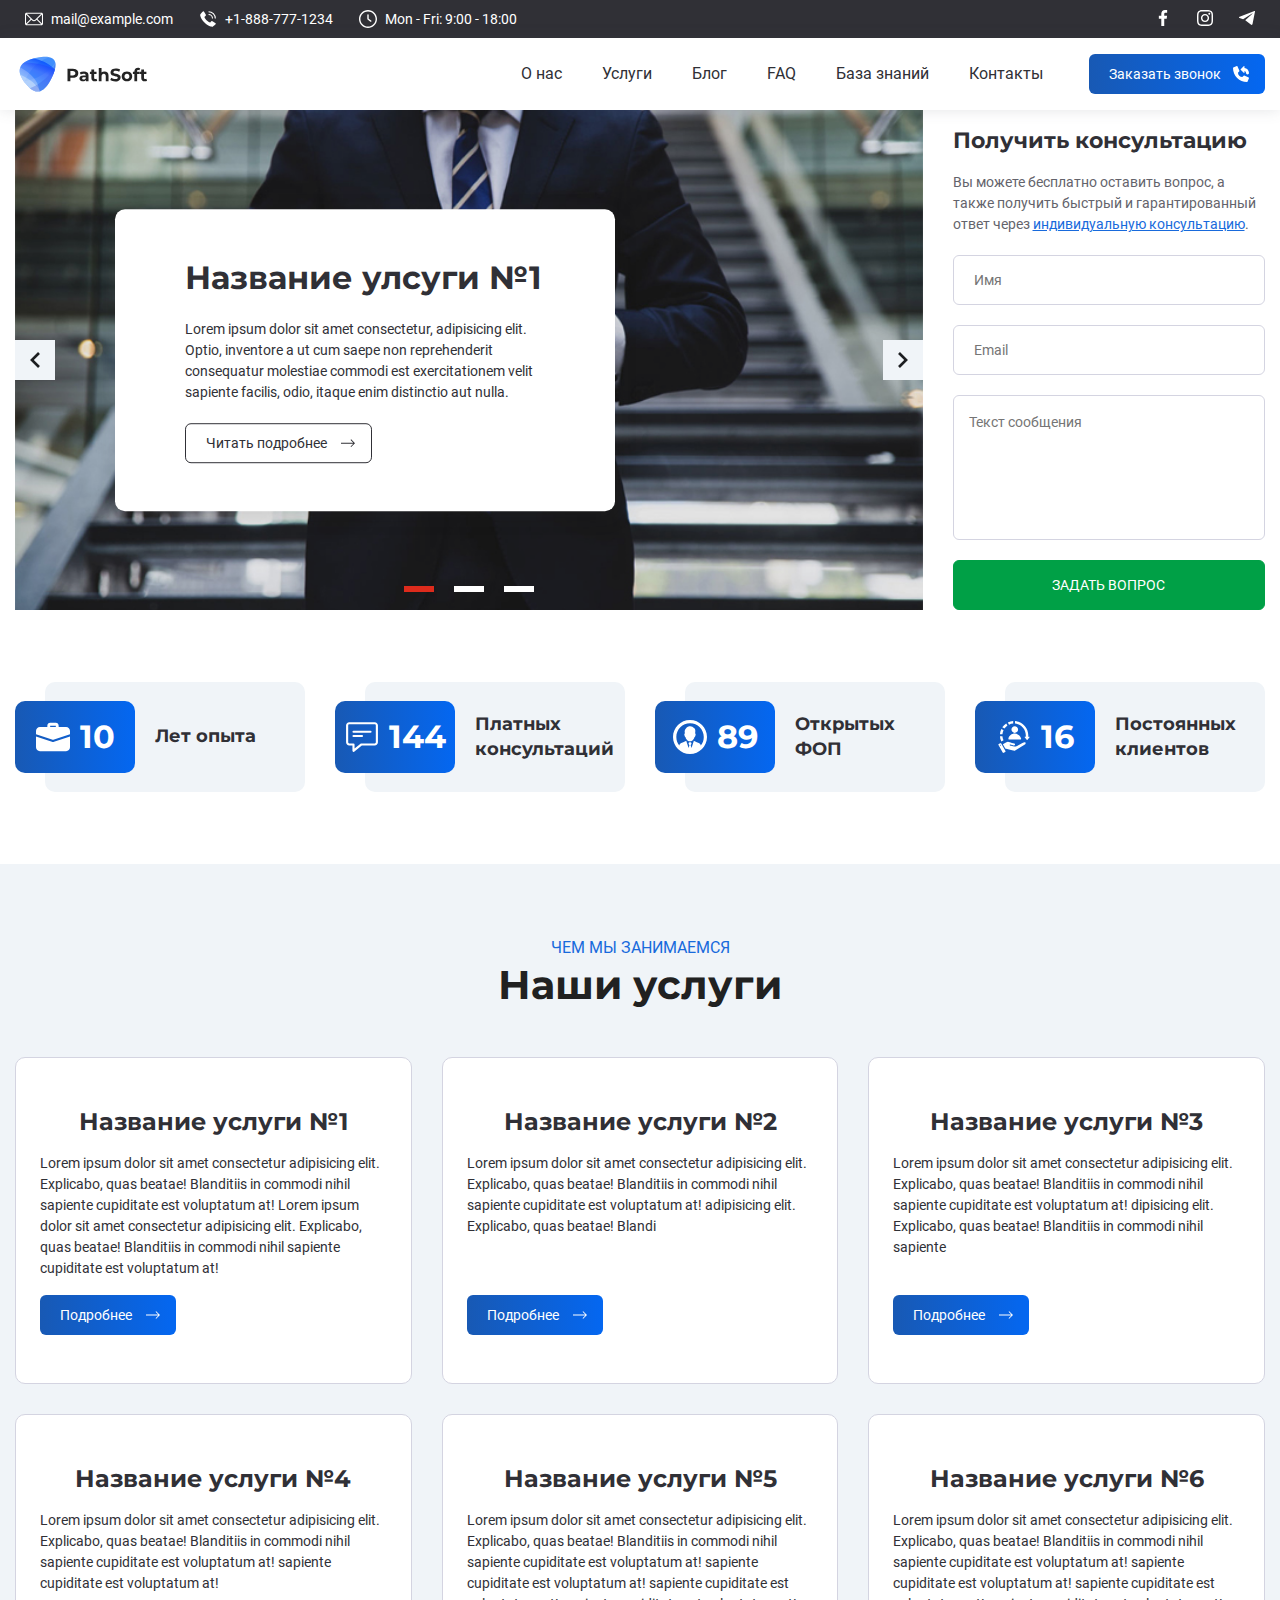
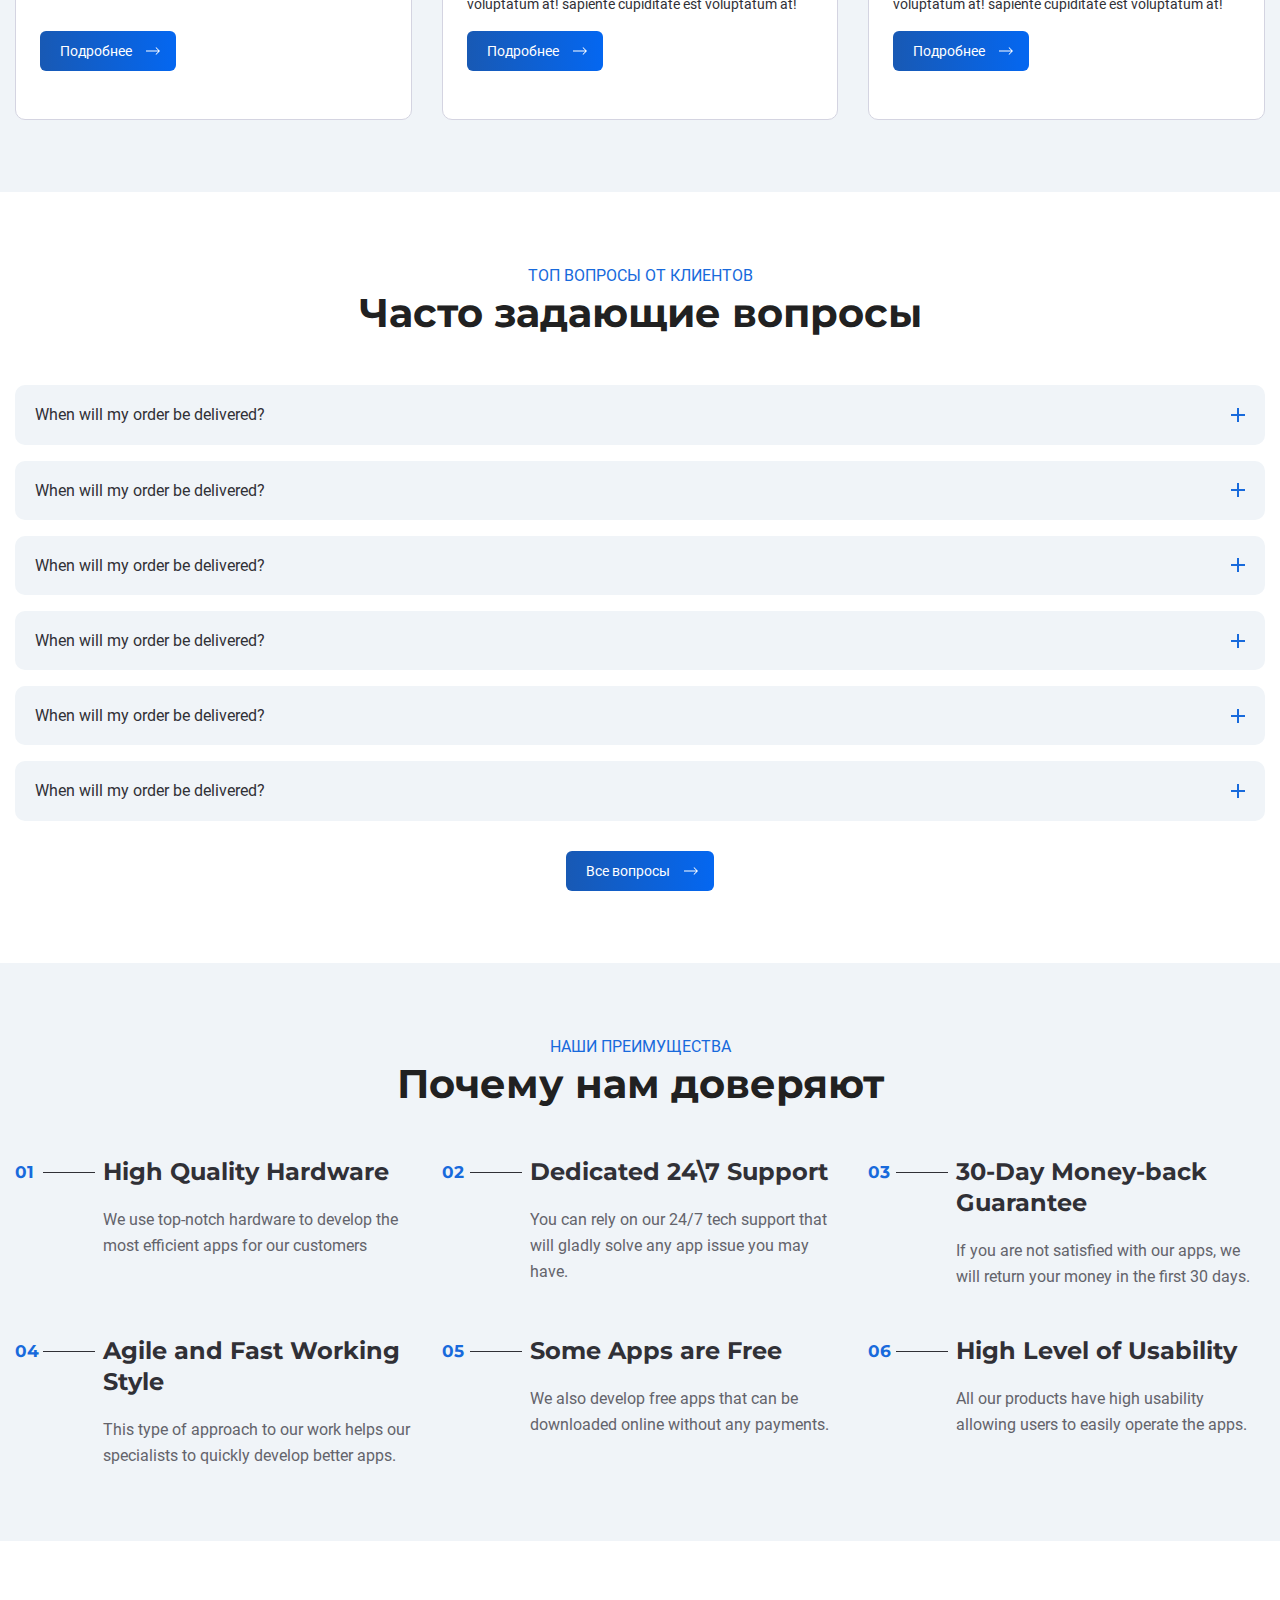
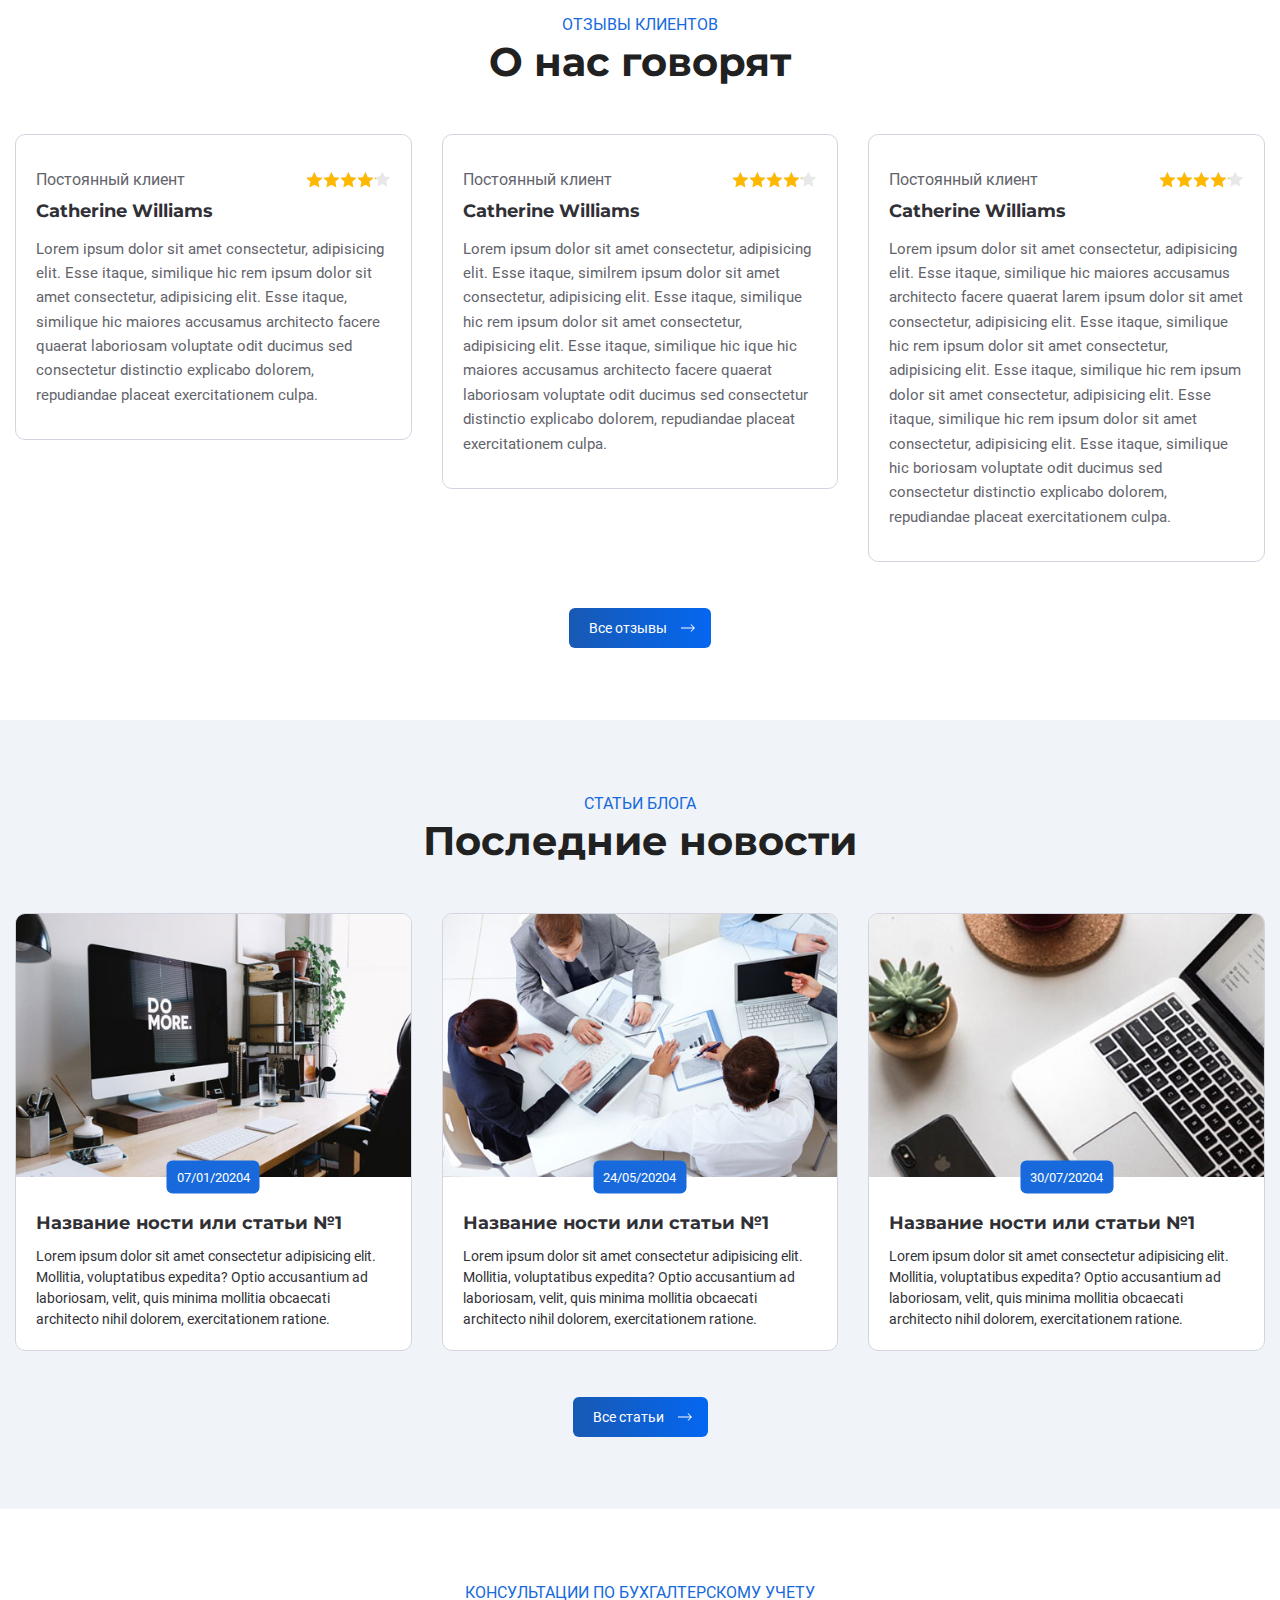
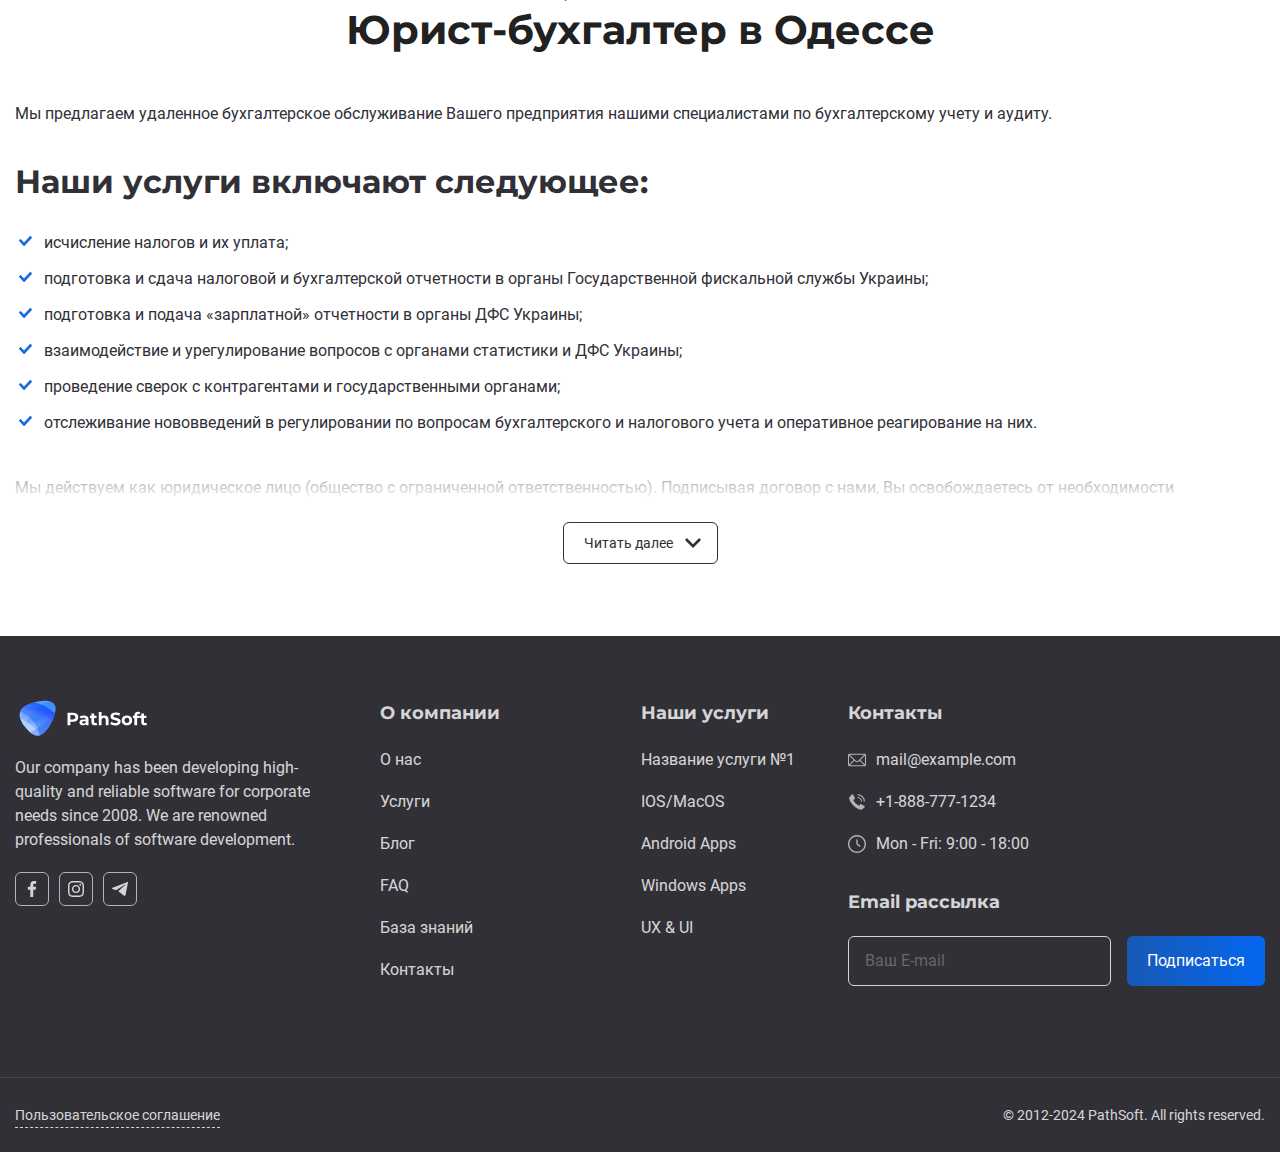
==== commit bd13ff74: "Terms of use" ====
--- a/index.html
+++ b/index.html
@@ -901,10 +901,7 @@
                         <div class="bottom-footer__inner">
                             <ul class="bottom-footer__list">
                                 <li class="bottom-footer__item">
-                                    <a class="bottom-footer__link" href="#">Terms and Conditions</a>
-                                </li>
-                                <li class="bottom-footer__item">
-                                    <a class="bottom-footer__link" href="#">Privacy Policy</a>
+                                    <a class="bottom-footer__link" href="#">Пользовательское соглашение</a>
                                 </li>
                             </ul>
                             <p class="bottom-footer__copy">© 2012-2024 PathSoft. All rights reserved.</p>
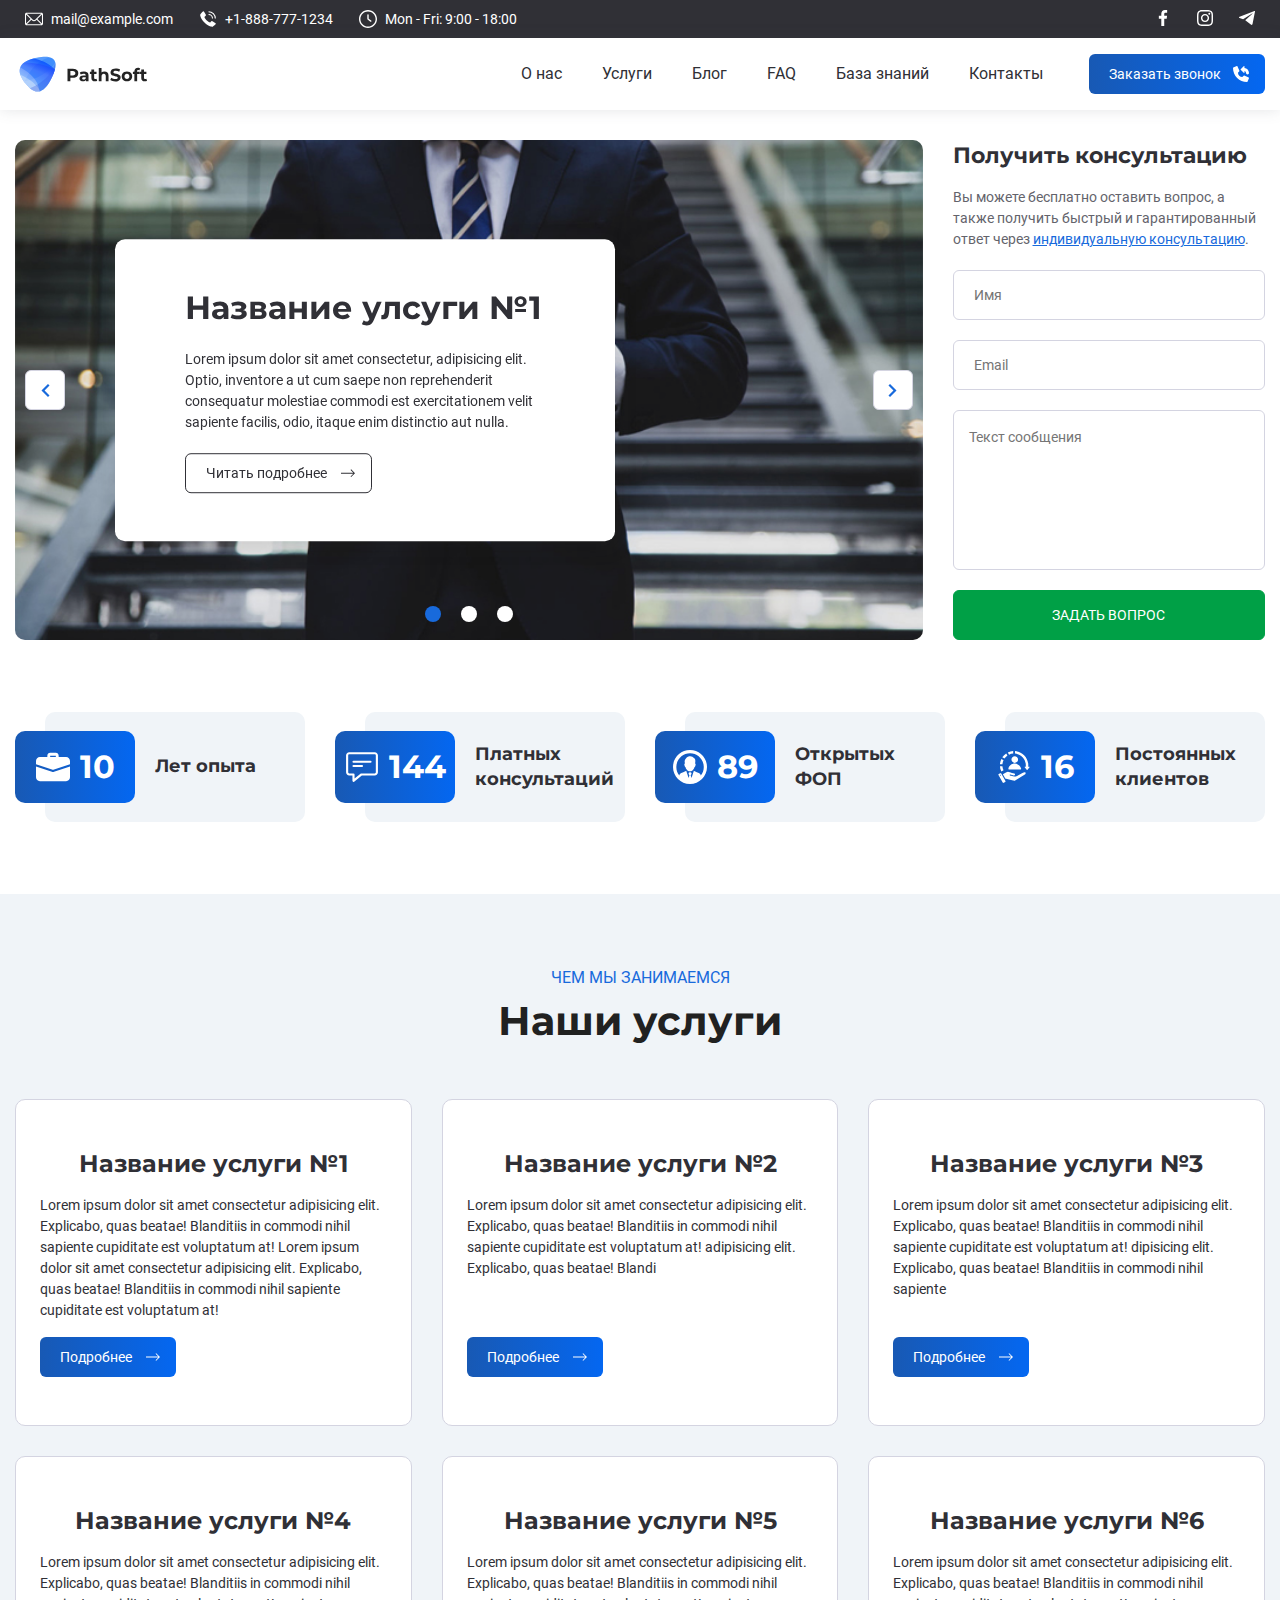
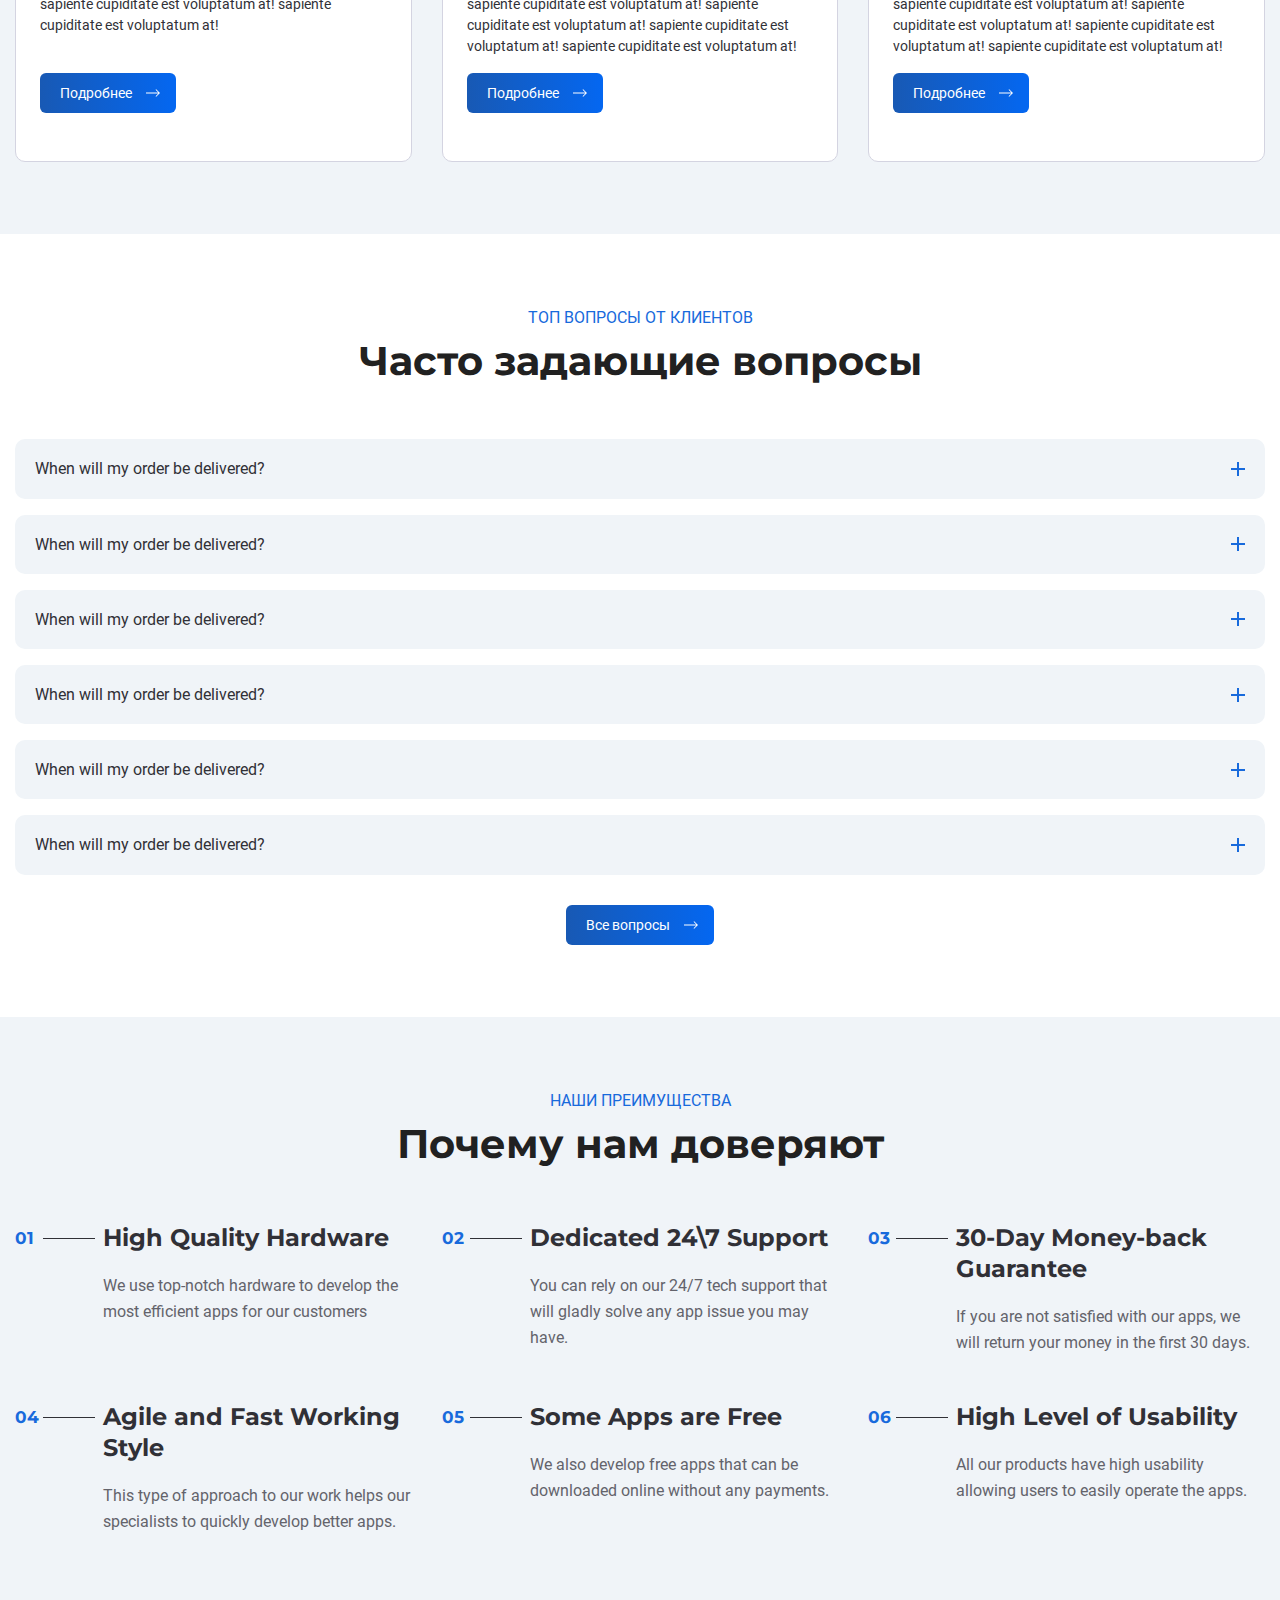
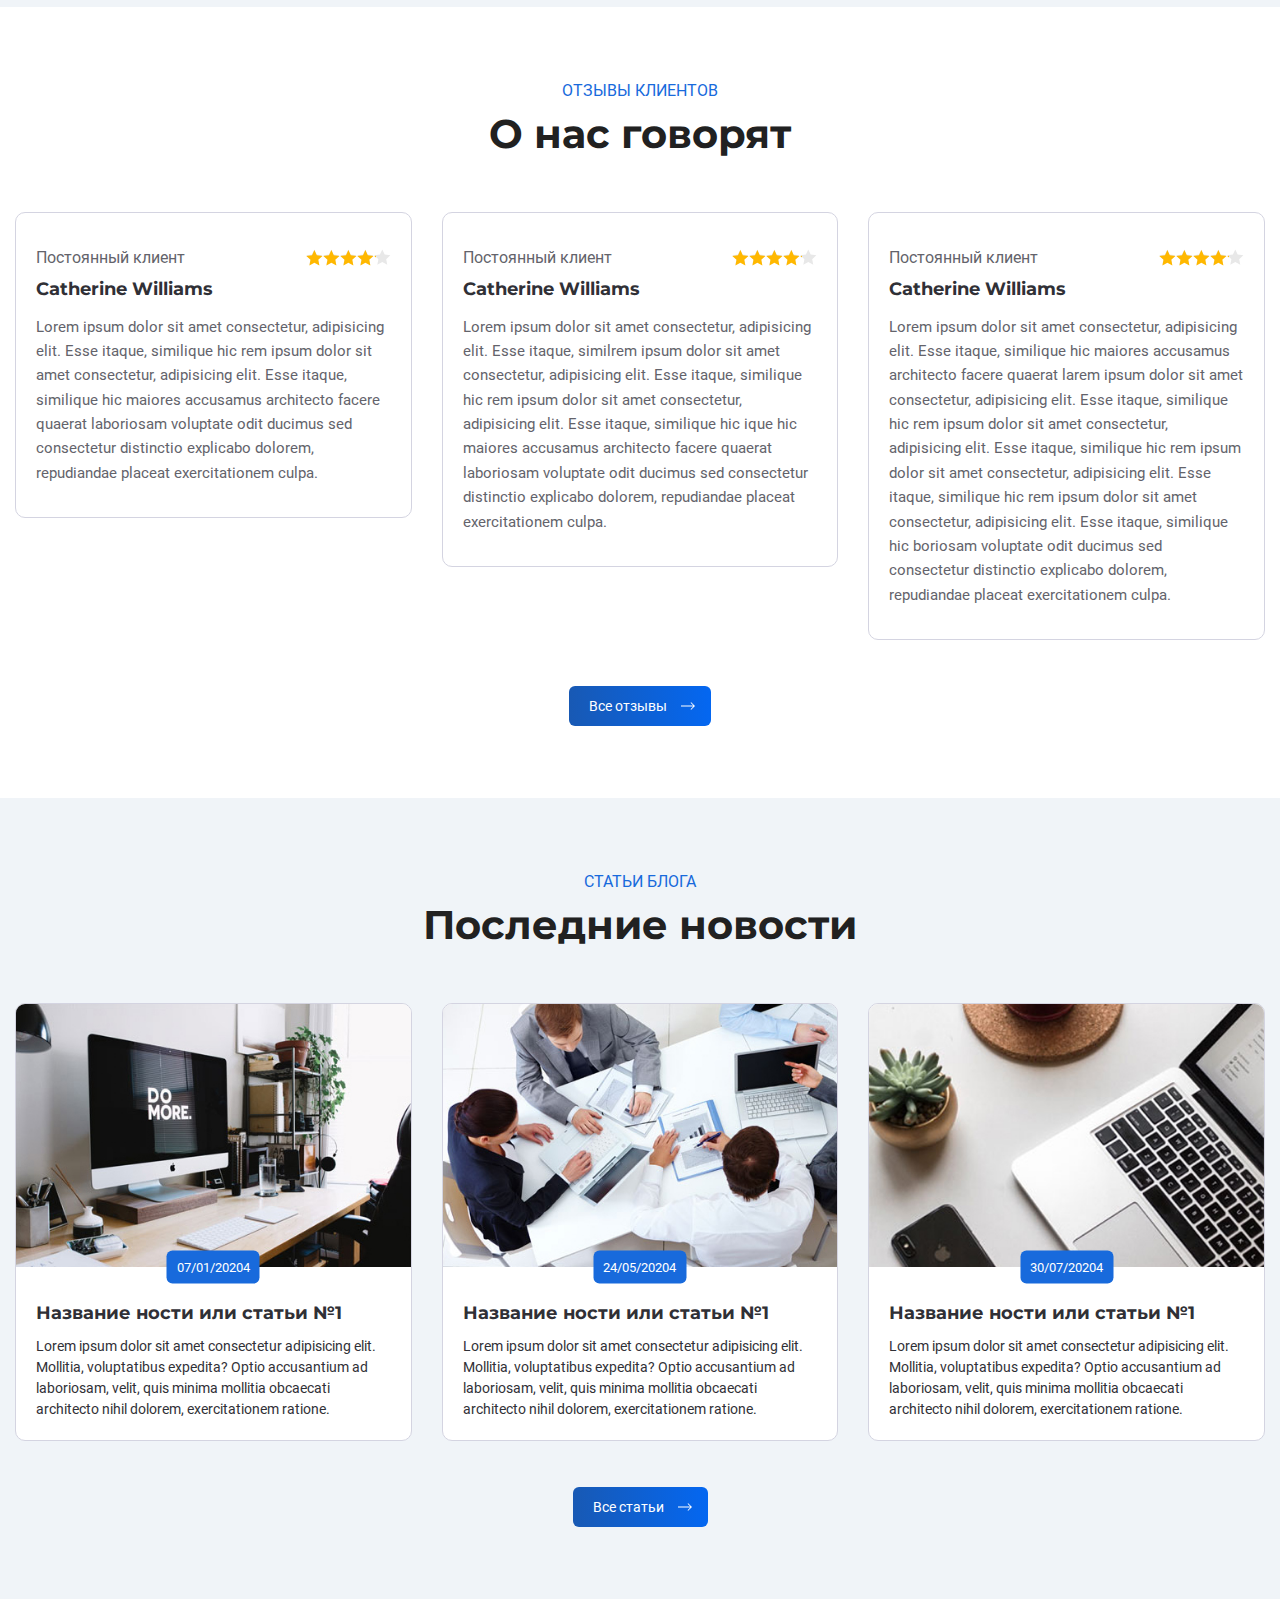
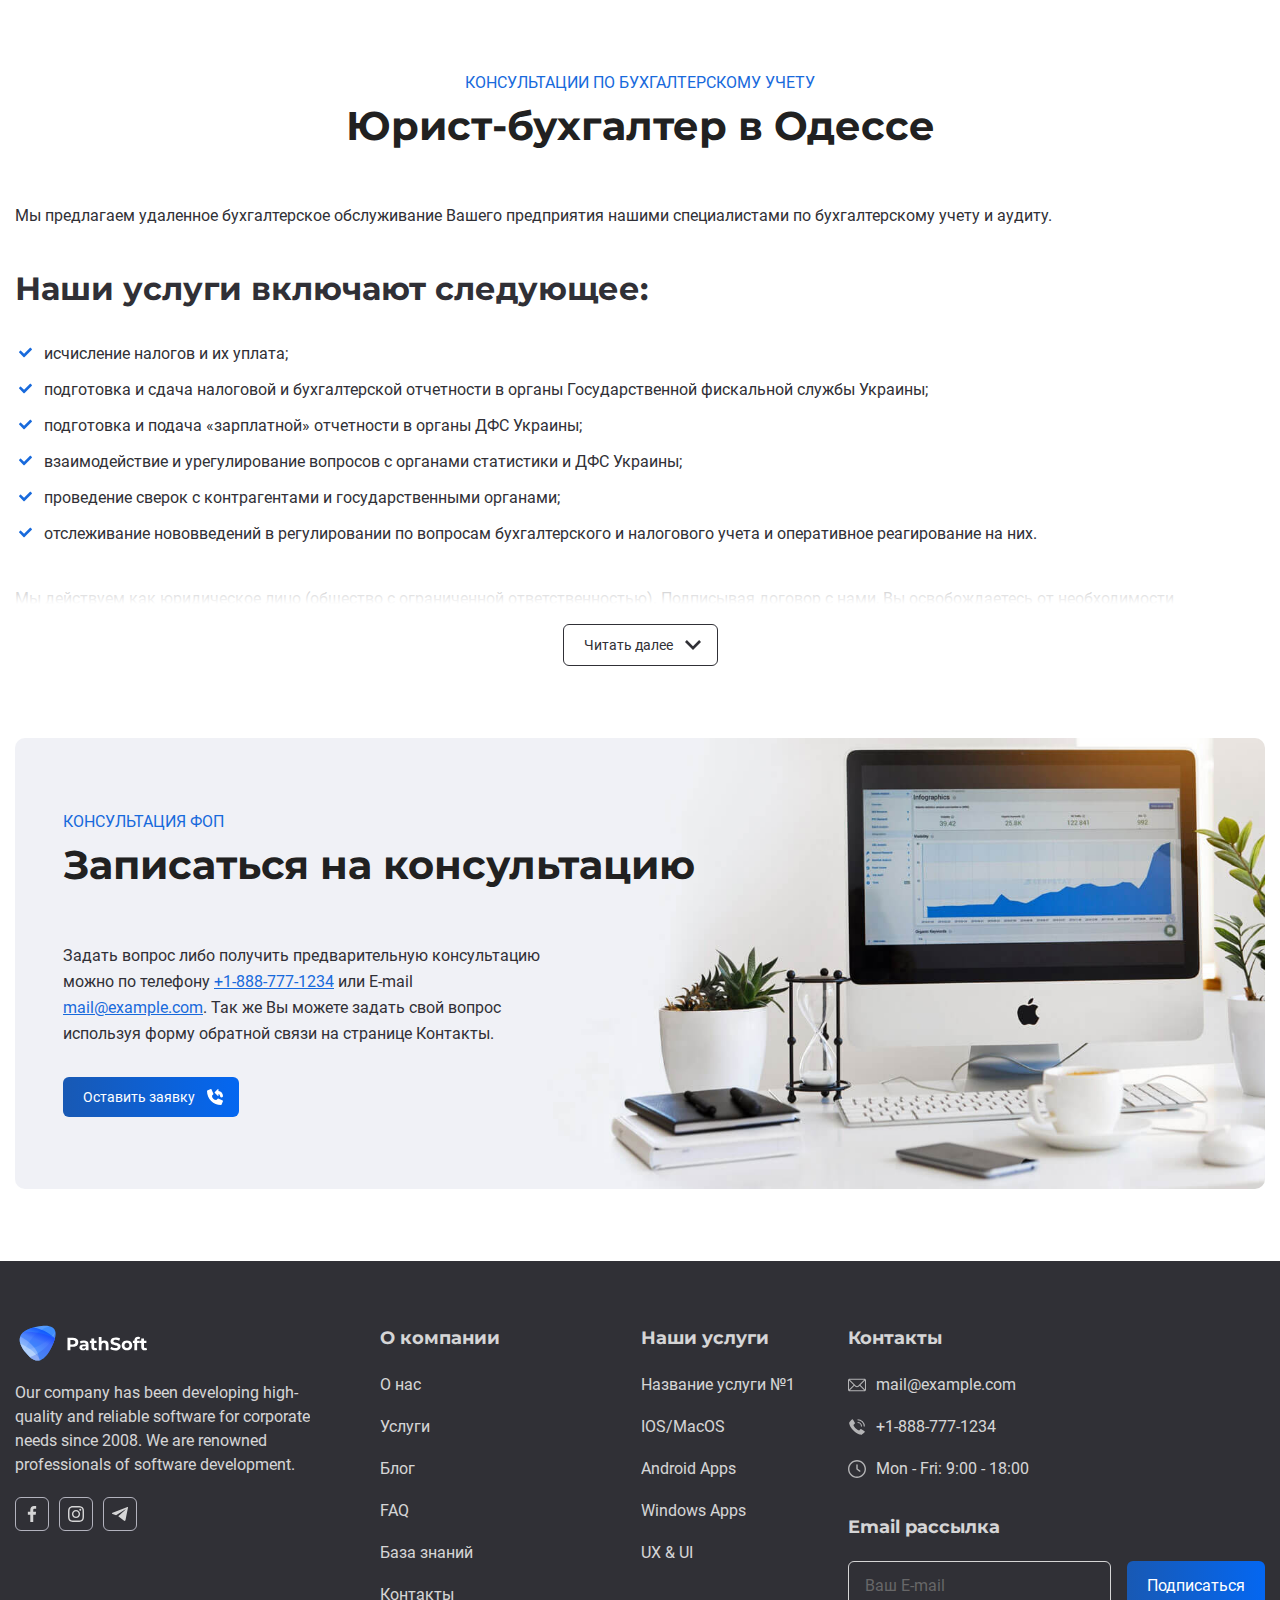
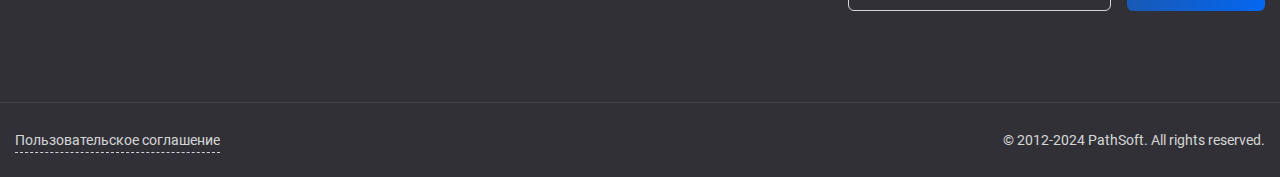
==== commit 55e6ad85: "order section" ====
--- a/index.html
+++ b/index.html
@@ -190,6 +190,7 @@
             </header>
 
             <main class="main page">
+
                 <section class="page__intro intro section">
                     <div class="intro__container container">
                         <div class="intro__wrap">
@@ -259,12 +260,12 @@
 
                                 <!-- If we need navigation buttons -->
                                 <div class="swiper-button-prev-slide">
-                                    <svg class="icon" width="16" height="16">
+                                    <svg class="icon" width="13" height="13">
                                         <use href="./assets/svg/icons.svg#icon-chevron-down"></use>
                                     </svg>
                                 </div>
                                 <div class="swiper-button-next-slide">
-                                    <svg class="icon" width="16" height="16">
+                                    <svg class="icon" width="13" height="13">
                                         <use href="./assets/svg/icons.svg#icon-chevron-down"></use>
                                     </svg>
                                 </div>
@@ -702,7 +703,7 @@
                 <section class="page__textblock textblock section">
                     <div class="textblock__container container">
                         <p class="section-subtitle">Консультации по бухгалтерскому учету</p>
-                        <h2 class="textblock__title section-title">Юрист-бухгалтер в Одессе</h2>
+                        <h2 class="section-title">Юрист-бухгалтер в Одессе</h2>
                         <div class="text__wrap">
                             <div class="textblock__content text-content">
                                 <p>
@@ -763,6 +764,24 @@
                                 <span>Читать далее</span>
                                 <svg class="icon" width="16" height="16">
                                     <use xlink:href="./assets/svg/icons.svg#icon-chevron-down"></use>
+                                </svg>
+                            </button>
+                        </div>
+                    </div>
+                </section>
+
+                <section class="page__order order section">
+                    <div class="order__container container">
+                        <div class="order__inner">
+                            <p class="section-subtitle text-left">Консультация ФОП</p>
+                            <h2 class="section-title text-left">Записаться на консультацию</h2>
+                            <p class="order__text mb30">
+                                Задать вопрос либо получить предварительную консультацию можно по телефону <a class="order__link" href="#">+1-888-777-1234</a> или E-mail <a class="order__link" href="#">mail@example.com</a>. Так же Вы можете задать свой вопрос используя форму обратной связи на странице <a href="#">Контакты</a>.
+                            </p>
+                            <button class="btn" type="button" data-fancybox data-src="#modal-callback">
+                                Оставить заявку
+                                <svg class="callback__icon icon" width="16" height="16">
+                                    <use href="./assets/svg/icons.svg#icon-callback"></use>
                                 </svg>
                             </button>
                         </div>
--- a/assets/css/app.css
+++ b/assets/css/app.css
@@ -1 +1 @@
-.m0{margin:0}.mt0{margin-top:0px}.mt1{margin-top:1px}.mt2{margin-top:2px}.mt3{margin-top:3px}.mt4{margin-top:4px}.mt5{margin-top:5px}.mt6{margin-top:6px}.mt7{margin-top:7px}.mt8{margin-top:8px}.mt9{margin-top:9px}.mt10{margin-top:10px}.mt11{margin-top:11px}.mt12{margin-top:12px}.mt13{margin-top:13px}.mt14{margin-top:14px}.mt15{margin-top:15px}.mt16{margin-top:16px}.mt17{margin-top:17px}.mt18{margin-top:18px}.mt19{margin-top:19px}.mt20{margin-top:20px}.mt21{margin-top:21px}.mt22{margin-top:22px}.mt23{margin-top:23px}.mt24{margin-top:24px}.mt25{margin-top:25px}.mt26{margin-top:26px}.mt27{margin-top:27px}.mt28{margin-top:28px}.mt29{margin-top:29px}.mt30{margin-top:30px}.mt31{margin-top:31px}.mt32{margin-top:32px}.mt33{margin-top:33px}.mt34{margin-top:34px}.mt35{margin-top:35px}.mt36{margin-top:36px}.mt37{margin-top:37px}.mt38{margin-top:38px}.mt39{margin-top:39px}.mt40{margin-top:40px}.mt41{margin-top:41px}.mt42{margin-top:42px}.mt43{margin-top:43px}.mt44{margin-top:44px}.mt45{margin-top:45px}.mt46{margin-top:46px}.mt47{margin-top:47px}.mt48{margin-top:48px}.mt49{margin-top:49px}.mt50{margin-top:50px}.mt51{margin-top:51px}.mt52{margin-top:52px}.mt53{margin-top:53px}.mt54{margin-top:54px}.mt55{margin-top:55px}.mt56{margin-top:56px}.mt57{margin-top:57px}.mt58{margin-top:58px}.mt59{margin-top:59px}.mt60{margin-top:60px}.mt61{margin-top:61px}.mt62{margin-top:62px}.mt63{margin-top:63px}.mt64{margin-top:64px}.mt65{margin-top:65px}.mt66{margin-top:66px}.mt67{margin-top:67px}.mt68{margin-top:68px}.mt69{margin-top:69px}.mt70{margin-top:70px}.mt71{margin-top:71px}.mt72{margin-top:72px}.mt73{margin-top:73px}.mt74{margin-top:74px}.mt75{margin-top:75px}.mt76{margin-top:76px}.mt77{margin-top:77px}.mt78{margin-top:78px}.mt79{margin-top:79px}.mt80{margin-top:80px}.mt81{margin-top:81px}.mt82{margin-top:82px}.mt83{margin-top:83px}.mt84{margin-top:84px}.mt85{margin-top:85px}.mt86{margin-top:86px}.mt87{margin-top:87px}.mt88{margin-top:88px}.mt89{margin-top:89px}.mt90{margin-top:90px}.mt91{margin-top:91px}.mt92{margin-top:92px}.mt93{margin-top:93px}.mt94{margin-top:94px}.mt95{margin-top:95px}.mt96{margin-top:96px}.mt97{margin-top:97px}.mt98{margin-top:98px}.mt99{margin-top:99px}.mt100{margin-top:100px}.mb0{margin-bottom:0px}.mb1{margin-bottom:1px}.mb2{margin-bottom:2px}.mb3{margin-bottom:3px}.mb4{margin-bottom:4px}.mb5{margin-bottom:5px}.mb6{margin-bottom:6px}.mb7{margin-bottom:7px}.mb8{margin-bottom:8px}.mb9{margin-bottom:9px}.mb10{margin-bottom:10px}.mb11{margin-bottom:11px}.mb12{margin-bottom:12px}.mb13{margin-bottom:13px}.mb14{margin-bottom:14px}.mb15{margin-bottom:15px}.mb16{margin-bottom:16px}.mb17{margin-bottom:17px}.mb18{margin-bottom:18px}.mb19{margin-bottom:19px}.mb20{margin-bottom:20px}.mb21{margin-bottom:21px}.mb22{margin-bottom:22px}.mb23{margin-bottom:23px}.mb24{margin-bottom:24px}.mb25{margin-bottom:25px}.mb26{margin-bottom:26px}.mb27{margin-bottom:27px}.mb28{margin-bottom:28px}.mb29{margin-bottom:29px}.mb30{margin-bottom:30px}.mb31{margin-bottom:31px}.mb32{margin-bottom:32px}.mb33{margin-bottom:33px}.mb34{margin-bottom:34px}.mb35{margin-bottom:35px}.mb36{margin-bottom:36px}.mb37{margin-bottom:37px}.mb38{margin-bottom:38px}.mb39{margin-bottom:39px}.mb40{margin-bottom:40px}.mb41{margin-bottom:41px}.mb42{margin-bottom:42px}.mb43{margin-bottom:43px}.mb44{margin-bottom:44px}.mb45{margin-bottom:45px}.mb46{margin-bottom:46px}.mb47{margin-bottom:47px}.mb48{margin-bottom:48px}.mb49{margin-bottom:49px}.mb50{margin-bottom:50px}.mb51{margin-bottom:51px}.mb52{margin-bottom:52px}.mb53{margin-bottom:53px}.mb54{margin-bottom:54px}.mb55{margin-bottom:55px}.mb56{margin-bottom:56px}.mb57{margin-bottom:57px}.mb58{margin-bottom:58px}.mb59{margin-bottom:59px}.mb60{margin-bottom:60px}.mb61{margin-bottom:61px}.mb62{margin-bottom:62px}.mb63{margin-bottom:63px}.mb64{margin-bottom:64px}.mb65{margin-bottom:65px}.mb66{margin-bottom:66px}.mb67{margin-bottom:67px}.mb68{margin-bottom:68px}.mb69{margin-bottom:69px}.mb70{margin-bottom:70px}.mb71{margin-bottom:71px}.mb72{margin-bottom:72px}.mb73{margin-bottom:73px}.mb74{margin-bottom:74px}.mb75{margin-bottom:75px}.mb76{margin-bottom:76px}.mb77{margin-bottom:77px}.mb78{margin-bottom:78px}.mb79{margin-bottom:79px}.mb80{margin-bottom:80px}.mb81{margin-bottom:81px}.mb82{margin-bottom:82px}.mb83{margin-bottom:83px}.mb84{margin-bottom:84px}.mb85{margin-bottom:85px}.mb86{margin-bottom:86px}.mb87{margin-bottom:87px}.mb88{margin-bottom:88px}.mb89{margin-bottom:89px}.mb90{margin-bottom:90px}.mb91{margin-bottom:91px}.mb92{margin-bottom:92px}.mb93{margin-bottom:93px}.mb94{margin-bottom:94px}.mb95{margin-bottom:95px}.mb96{margin-bottom:96px}.mb97{margin-bottom:97px}.mb98{margin-bottom:98px}.mb99{margin-bottom:99px}.mb100{margin-bottom:100px}.ml0{margin-left:0px}.ml1{margin-left:1px}.ml2{margin-left:2px}.ml3{margin-left:3px}.ml4{margin-left:4px}.ml5{margin-left:5px}.ml6{margin-left:6px}.ml7{margin-left:7px}.ml8{margin-left:8px}.ml9{margin-left:9px}.ml10{margin-left:10px}.ml11{margin-left:11px}.ml12{margin-left:12px}.ml13{margin-left:13px}.ml14{margin-left:14px}.ml15{margin-left:15px}.ml16{margin-left:16px}.ml17{margin-left:17px}.ml18{margin-left:18px}.ml19{margin-left:19px}.ml20{margin-left:20px}.ml21{margin-left:21px}.ml22{margin-left:22px}.ml23{margin-left:23px}.ml24{margin-left:24px}.ml25{margin-left:25px}.ml26{margin-left:26px}.ml27{margin-left:27px}.ml28{margin-left:28px}.ml29{margin-left:29px}.ml30{margin-left:30px}.ml31{margin-left:31px}.ml32{margin-left:32px}.ml33{margin-left:33px}.ml34{margin-left:34px}.ml35{margin-left:35px}.ml36{margin-left:36px}.ml37{margin-left:37px}.ml38{margin-left:38px}.ml39{margin-left:39px}.ml40{margin-left:40px}.ml41{margin-left:41px}.ml42{margin-left:42px}.ml43{margin-left:43px}.ml44{margin-left:44px}.ml45{margin-left:45px}.ml46{margin-left:46px}.ml47{margin-left:47px}.ml48{margin-left:48px}.ml49{margin-left:49px}.ml50{margin-left:50px}.ml51{margin-left:51px}.ml52{margin-left:52px}.ml53{margin-left:53px}.ml54{margin-left:54px}.ml55{margin-left:55px}.ml56{margin-left:56px}.ml57{margin-left:57px}.ml58{margin-left:58px}.ml59{margin-left:59px}.ml60{margin-left:60px}.ml61{margin-left:61px}.ml62{margin-left:62px}.ml63{margin-left:63px}.ml64{margin-left:64px}.ml65{margin-left:65px}.ml66{margin-left:66px}.ml67{margin-left:67px}.ml68{margin-left:68px}.ml69{margin-left:69px}.ml70{margin-left:70px}.ml71{margin-left:71px}.ml72{margin-left:72px}.ml73{margin-left:73px}.ml74{margin-left:74px}.ml75{margin-left:75px}.ml76{margin-left:76px}.ml77{margin-left:77px}.ml78{margin-left:78px}.ml79{margin-left:79px}.ml80{margin-left:80px}.ml81{margin-left:81px}.ml82{margin-left:82px}.ml83{margin-left:83px}.ml84{margin-left:84px}.ml85{margin-left:85px}.ml86{margin-left:86px}.ml87{margin-left:87px}.ml88{margin-left:88px}.ml89{margin-left:89px}.ml90{margin-left:90px}.ml91{margin-left:91px}.ml92{margin-left:92px}.ml93{margin-left:93px}.ml94{margin-left:94px}.ml95{margin-left:95px}.ml96{margin-left:96px}.ml97{margin-left:97px}.ml98{margin-left:98px}.ml99{margin-left:99px}.ml100{margin-left:100px}.mr0{margin-right:0px}.mr1{margin-right:1px}.mr2{margin-right:2px}.mr3{margin-right:3px}.mr4{margin-right:4px}.mr5{margin-right:5px}.mr6{margin-right:6px}.mr7{margin-right:7px}.mr8{margin-right:8px}.mr9{margin-right:9px}.mr10{margin-right:10px}.mr11{margin-right:11px}.mr12{margin-right:12px}.mr13{margin-right:13px}.mr14{margin-right:14px}.mr15{margin-right:15px}.mr16{margin-right:16px}.mr17{margin-right:17px}.mr18{margin-right:18px}.mr19{margin-right:19px}.mr20{margin-right:20px}.mr21{margin-right:21px}.mr22{margin-right:22px}.mr23{margin-right:23px}.mr24{margin-right:24px}.mr25{margin-right:25px}.mr26{margin-right:26px}.mr27{margin-right:27px}.mr28{margin-right:28px}.mr29{margin-right:29px}.mr30{margin-right:30px}.mr31{margin-right:31px}.mr32{margin-right:32px}.mr33{margin-right:33px}.mr34{margin-right:34px}.mr35{margin-right:35px}.mr36{margin-right:36px}.mr37{margin-right:37px}.mr38{margin-right:38px}.mr39{margin-right:39px}.mr40{margin-right:40px}.mr41{margin-right:41px}.mr42{margin-right:42px}.mr43{margin-right:43px}.mr44{margin-right:44px}.mr45{margin-right:45px}.mr46{margin-right:46px}.mr47{margin-right:47px}.mr48{margin-right:48px}.mr49{margin-right:49px}.mr50{margin-right:50px}.mr51{margin-right:51px}.mr52{margin-right:52px}.mr53{margin-right:53px}.mr54{margin-right:54px}.mr55{margin-right:55px}.mr56{margin-right:56px}.mr57{margin-right:57px}.mr58{margin-right:58px}.mr59{margin-right:59px}.mr60{margin-right:60px}.mr61{margin-right:61px}.mr62{margin-right:62px}.mr63{margin-right:63px}.mr64{margin-right:64px}.mr65{margin-right:65px}.mr66{margin-right:66px}.mr67{margin-right:67px}.mr68{margin-right:68px}.mr69{margin-right:69px}.mr70{margin-right:70px}.mr71{margin-right:71px}.mr72{margin-right:72px}.mr73{margin-right:73px}.mr74{margin-right:74px}.mr75{margin-right:75px}.mr76{margin-right:76px}.mr77{margin-right:77px}.mr78{margin-right:78px}.mr79{margin-right:79px}.mr80{margin-right:80px}.mr81{margin-right:81px}.mr82{margin-right:82px}.mr83{margin-right:83px}.mr84{margin-right:84px}.mr85{margin-right:85px}.mr86{margin-right:86px}.mr87{margin-right:87px}.mr88{margin-right:88px}.mr89{margin-right:89px}.mr90{margin-right:90px}.mr91{margin-right:91px}.mr92{margin-right:92px}.mr93{margin-right:93px}.mr94{margin-right:94px}.mr95{margin-right:95px}.mr96{margin-right:96px}.mr97{margin-right:97px}.mr98{margin-right:98px}.mr99{margin-right:99px}.mr100{margin-right:100px}.pt0{padding-top:0px}.pt1{padding-top:1px}.pt2{padding-top:2px}.pt3{padding-top:3px}.pt4{padding-top:4px}.pt5{padding-top:5px}.pt6{padding-top:6px}.pt7{padding-top:7px}.pt8{padding-top:8px}.pt9{padding-top:9px}.pt10{padding-top:10px}.pt11{padding-top:11px}.pt12{padding-top:12px}.pt13{padding-top:13px}.pt14{padding-top:14px}.pt15{padding-top:15px}.pt16{padding-top:16px}.pt17{padding-top:17px}.pt18{padding-top:18px}.pt19{padding-top:19px}.pt20{padding-top:20px}.pt21{padding-top:21px}.pt22{padding-top:22px}.pt23{padding-top:23px}.pt24{padding-top:24px}.pt25{padding-top:25px}.pt26{padding-top:26px}.pt27{padding-top:27px}.pt28{padding-top:28px}.pt29{padding-top:29px}.pt30{padding-top:30px}.pt31{padding-top:31px}.pt32{padding-top:32px}.pt33{padding-top:33px}.pt34{padding-top:34px}.pt35{padding-top:35px}.pt36{padding-top:36px}.pt37{padding-top:37px}.pt38{padding-top:38px}.pt39{padding-top:39px}.pt40{padding-top:40px}.pt41{padding-top:41px}.pt42{padding-top:42px}.pt43{padding-top:43px}.pt44{padding-top:44px}.pt45{padding-top:45px}.pt46{padding-top:46px}.pt47{padding-top:47px}.pt48{padding-top:48px}.pt49{padding-top:49px}.pt50{padding-top:50px}.pt51{padding-top:51px}.pt52{padding-top:52px}.pt53{padding-top:53px}.pt54{padding-top:54px}.pt55{padding-top:55px}.pt56{padding-top:56px}.pt57{padding-top:57px}.pt58{padding-top:58px}.pt59{padding-top:59px}.pt60{padding-top:60px}.pt61{padding-top:61px}.pt62{padding-top:62px}.pt63{padding-top:63px}.pt64{padding-top:64px}.pt65{padding-top:65px}.pt66{padding-top:66px}.pt67{padding-top:67px}.pt68{padding-top:68px}.pt69{padding-top:69px}.pt70{padding-top:70px}.pt71{padding-top:71px}.pt72{padding-top:72px}.pt73{padding-top:73px}.pt74{padding-top:74px}.pt75{padding-top:75px}.pt76{padding-top:76px}.pt77{padding-top:77px}.pt78{padding-top:78px}.pt79{padding-top:79px}.pt80{padding-top:80px}.pt81{padding-top:81px}.pt82{padding-top:82px}.pt83{padding-top:83px}.pt84{padding-top:84px}.pt85{padding-top:85px}.pt86{padding-top:86px}.pt87{padding-top:87px}.pt88{padding-top:88px}.pt89{padding-top:89px}.pt90{padding-top:90px}.pt91{padding-top:91px}.pt92{padding-top:92px}.pt93{padding-top:93px}.pt94{padding-top:94px}.pt95{padding-top:95px}.pt96{padding-top:96px}.pt97{padding-top:97px}.pt98{padding-top:98px}.pt99{padding-top:99px}.pt100{padding-top:100px}.pb0{padding-bottom:0px}.pb1{padding-bottom:1px}.pb2{padding-bottom:2px}.pb3{padding-bottom:3px}.pb4{padding-bottom:4px}.pb5{padding-bottom:5px}.pb6{padding-bottom:6px}.pb7{padding-bottom:7px}.pb8{padding-bottom:8px}.pb9{padding-bottom:9px}.pb10{padding-bottom:10px}.pb11{padding-bottom:11px}.pb12{padding-bottom:12px}.pb13{padding-bottom:13px}.pb14{padding-bottom:14px}.pb15{padding-bottom:15px}.pb16{padding-bottom:16px}.pb17{padding-bottom:17px}.pb18{padding-bottom:18px}.pb19{padding-bottom:19px}.pb20{padding-bottom:20px}.pb21{padding-bottom:21px}.pb22{padding-bottom:22px}.pb23{padding-bottom:23px}.pb24{padding-bottom:24px}.pb25{padding-bottom:25px}.pb26{padding-bottom:26px}.pb27{padding-bottom:27px}.pb28{padding-bottom:28px}.pb29{padding-bottom:29px}.pb30{padding-bottom:30px}.pb31{padding-bottom:31px}.pb32{padding-bottom:32px}.pb33{padding-bottom:33px}.pb34{padding-bottom:34px}.pb35{padding-bottom:35px}.pb36{padding-bottom:36px}.pb37{padding-bottom:37px}.pb38{padding-bottom:38px}.pb39{padding-bottom:39px}.pb40{padding-bottom:40px}.pb41{padding-bottom:41px}.pb42{padding-bottom:42px}.pb43{padding-bottom:43px}.pb44{padding-bottom:44px}.pb45{padding-bottom:45px}.pb46{padding-bottom:46px}.pb47{padding-bottom:47px}.pb48{padding-bottom:48px}.pb49{padding-bottom:49px}.pb50{padding-bottom:50px}.pb51{padding-bottom:51px}.pb52{padding-bottom:52px}.pb53{padding-bottom:53px}.pb54{padding-bottom:54px}.pb55{padding-bottom:55px}.pb56{padding-bottom:56px}.pb57{padding-bottom:57px}.pb58{padding-bottom:58px}.pb59{padding-bottom:59px}.pb60{padding-bottom:60px}.pb61{padding-bottom:61px}.pb62{padding-bottom:62px}.pb63{padding-bottom:63px}.pb64{padding-bottom:64px}.pb65{padding-bottom:65px}.pb66{padding-bottom:66px}.pb67{padding-bottom:67px}.pb68{padding-bottom:68px}.pb69{padding-bottom:69px}.pb70{padding-bottom:70px}.pb71{padding-bottom:71px}.pb72{padding-bottom:72px}.pb73{padding-bottom:73px}.pb74{padding-bottom:74px}.pb75{padding-bottom:75px}.pb76{padding-bottom:76px}.pb77{padding-bottom:77px}.pb78{padding-bottom:78px}.pb79{padding-bottom:79px}.pb80{padding-bottom:80px}.pb81{padding-bottom:81px}.pb82{padding-bottom:82px}.pb83{padding-bottom:83px}.pb84{padding-bottom:84px}.pb85{padding-bottom:85px}.pb86{padding-bottom:86px}.pb87{padding-bottom:87px}.pb88{padding-bottom:88px}.pb89{padding-bottom:89px}.pb90{padding-bottom:90px}.pb91{padding-bottom:91px}.pb92{padding-bottom:92px}.pb93{padding-bottom:93px}.pb94{padding-bottom:94px}.pb95{padding-bottom:95px}.pb96{padding-bottom:96px}.pb97{padding-bottom:97px}.pb98{padding-bottom:98px}.pb99{padding-bottom:99px}.pb100{padding-bottom:100px}.pl0{padding-left:0px}.pl1{padding-left:1px}.pl2{padding-left:2px}.pl3{padding-left:3px}.pl4{padding-left:4px}.pl5{padding-left:5px}.pl6{padding-left:6px}.pl7{padding-left:7px}.pl8{padding-left:8px}.pl9{padding-left:9px}.pl10{padding-left:10px}.pl11{padding-left:11px}.pl12{padding-left:12px}.pl13{padding-left:13px}.pl14{padding-left:14px}.pl15{padding-left:15px}.pl16{padding-left:16px}.pl17{padding-left:17px}.pl18{padding-left:18px}.pl19{padding-left:19px}.pl20{padding-left:20px}.pl21{padding-left:21px}.pl22{padding-left:22px}.pl23{padding-left:23px}.pl24{padding-left:24px}.pl25{padding-left:25px}.pl26{padding-left:26px}.pl27{padding-left:27px}.pl28{padding-left:28px}.pl29{padding-left:29px}.pl30{padding-left:30px}.pl31{padding-left:31px}.pl32{padding-left:32px}.pl33{padding-left:33px}.pl34{padding-left:34px}.pl35{padding-left:35px}.pl36{padding-left:36px}.pl37{padding-left:37px}.pl38{padding-left:38px}.pl39{padding-left:39px}.pl40{padding-left:40px}.pl41{padding-left:41px}.pl42{padding-left:42px}.pl43{padding-left:43px}.pl44{padding-left:44px}.pl45{padding-left:45px}.pl46{padding-left:46px}.pl47{padding-left:47px}.pl48{padding-left:48px}.pl49{padding-left:49px}.pl50{padding-left:50px}.pl51{padding-left:51px}.pl52{padding-left:52px}.pl53{padding-left:53px}.pl54{padding-left:54px}.pl55{padding-left:55px}.pl56{padding-left:56px}.pl57{padding-left:57px}.pl58{padding-left:58px}.pl59{padding-left:59px}.pl60{padding-left:60px}.pl61{padding-left:61px}.pl62{padding-left:62px}.pl63{padding-left:63px}.pl64{padding-left:64px}.pl65{padding-left:65px}.pl66{padding-left:66px}.pl67{padding-left:67px}.pl68{padding-left:68px}.pl69{padding-left:69px}.pl70{padding-left:70px}.pl71{padding-left:71px}.pl72{padding-left:72px}.pl73{padding-left:73px}.pl74{padding-left:74px}.pl75{padding-left:75px}.pl76{padding-left:76px}.pl77{padding-left:77px}.pl78{padding-left:78px}.pl79{padding-left:79px}.pl80{padding-left:80px}.pl81{padding-left:81px}.pl82{padding-left:82px}.pl83{padding-left:83px}.pl84{padding-left:84px}.pl85{padding-left:85px}.pl86{padding-left:86px}.pl87{padding-left:87px}.pl88{padding-left:88px}.pl89{padding-left:89px}.pl90{padding-left:90px}.pl91{padding-left:91px}.pl92{padding-left:92px}.pl93{padding-left:93px}.pl94{padding-left:94px}.pl95{padding-left:95px}.pl96{padding-left:96px}.pl97{padding-left:97px}.pl98{padding-left:98px}.pl99{padding-left:99px}.pl100{padding-left:100px}.pr0{padding-right:0px}.pr1{padding-right:1px}.pr2{padding-right:2px}.pr3{padding-right:3px}.pr4{padding-right:4px}.pr5{padding-right:5px}.pr6{padding-right:6px}.pr7{padding-right:7px}.pr8{padding-right:8px}.pr9{padding-right:9px}.pr10{padding-right:10px}.pr11{padding-right:11px}.pr12{padding-right:12px}.pr13{padding-right:13px}.pr14{padding-right:14px}.pr15{padding-right:15px}.pr16{padding-right:16px}.pr17{padding-right:17px}.pr18{padding-right:18px}.pr19{padding-right:19px}.pr20{padding-right:20px}.pr21{padding-right:21px}.pr22{padding-right:22px}.pr23{padding-right:23px}.pr24{padding-right:24px}.pr25{padding-right:25px}.pr26{padding-right:26px}.pr27{padding-right:27px}.pr28{padding-right:28px}.pr29{padding-right:29px}.pr30{padding-right:30px}.pr31{padding-right:31px}.pr32{padding-right:32px}.pr33{padding-right:33px}.pr34{padding-right:34px}.pr35{padding-right:35px}.pr36{padding-right:36px}.pr37{padding-right:37px}.pr38{padding-right:38px}.pr39{padding-right:39px}.pr40{padding-right:40px}.pr41{padding-right:41px}.pr42{padding-right:42px}.pr43{padding-right:43px}.pr44{padding-right:44px}.pr45{padding-right:45px}.pr46{padding-right:46px}.pr47{padding-right:47px}.pr48{padding-right:48px}.pr49{padding-right:49px}.pr50{padding-right:50px}.pr51{padding-right:51px}.pr52{padding-right:52px}.pr53{padding-right:53px}.pr54{padding-right:54px}.pr55{padding-right:55px}.pr56{padding-right:56px}.pr57{padding-right:57px}.pr58{padding-right:58px}.pr59{padding-right:59px}.pr60{padding-right:60px}.pr61{padding-right:61px}.pr62{padding-right:62px}.pr63{padding-right:63px}.pr64{padding-right:64px}.pr65{padding-right:65px}.pr66{padding-right:66px}.pr67{padding-right:67px}.pr68{padding-right:68px}.pr69{padding-right:69px}.pr70{padding-right:70px}.pr71{padding-right:71px}.pr72{padding-right:72px}.pr73{padding-right:73px}.pr74{padding-right:74px}.pr75{padding-right:75px}.pr76{padding-right:76px}.pr77{padding-right:77px}.pr78{padding-right:78px}.pr79{padding-right:79px}.pr80{padding-right:80px}.pr81{padding-right:81px}.pr82{padding-right:82px}.pr83{padding-right:83px}.pr84{padding-right:84px}.pr85{padding-right:85px}.pr86{padding-right:86px}.pr87{padding-right:87px}.pr88{padding-right:88px}.pr89{padding-right:89px}.pr90{padding-right:90px}.pr91{padding-right:91px}.pr92{padding-right:92px}.pr93{padding-right:93px}.pr94{padding-right:94px}.pr95{padding-right:95px}.pr96{padding-right:96px}.pr97{padding-right:97px}.pr98{padding-right:98px}.pr99{padding-right:99px}.pr100{padding-right:100px}.w1{width:1px}.w2{width:2px}.w3{width:3px}.w4{width:4px}.w5{width:5px}.w6{width:6px}.w7{width:7px}.w8{width:8px}.w9{width:9px}.w10{width:10px}.w11{width:11px}.w12{width:12px}.w13{width:13px}.w14{width:14px}.w15{width:15px}.w16{width:16px}.w17{width:17px}.w18{width:18px}.w19{width:19px}.w20{width:20px}.w21{width:21px}.w22{width:22px}.w23{width:23px}.w24{width:24px}.w25{width:25px}.w26{width:26px}.w27{width:27px}.w28{width:28px}.w29{width:29px}.w30{width:30px}.w31{width:31px}.w32{width:32px}.w33{width:33px}.w34{width:34px}.w35{width:35px}.w36{width:36px}.w37{width:37px}.w38{width:38px}.w39{width:39px}.w40{width:40px}.w41{width:41px}.w42{width:42px}.w43{width:43px}.w44{width:44px}.w45{width:45px}.w46{width:46px}.w47{width:47px}.w48{width:48px}.w49{width:49px}.w50{width:50px}.w51{width:51px}.w52{width:52px}.w53{width:53px}.w54{width:54px}.w55{width:55px}.w56{width:56px}.w57{width:57px}.w58{width:58px}.w59{width:59px}.w60{width:60px}.w61{width:61px}.w62{width:62px}.w63{width:63px}.w64{width:64px}.w65{width:65px}.w66{width:66px}.w67{width:67px}.w68{width:68px}.w69{width:69px}.w70{width:70px}.w71{width:71px}.w72{width:72px}.w73{width:73px}.w74{width:74px}.w75{width:75px}.w76{width:76px}.w77{width:77px}.w78{width:78px}.w79{width:79px}.w80{width:80px}.w81{width:81px}.w82{width:82px}.w83{width:83px}.w84{width:84px}.w85{width:85px}.w86{width:86px}.w87{width:87px}.w88{width:88px}.w89{width:89px}.w90{width:90px}.w91{width:91px}.w92{width:92px}.w93{width:93px}.w94{width:94px}.w95{width:95px}.w96{width:96px}.w97{width:97px}.w98{width:98px}.w99{width:99px}.w100{width:100px}html,body,div,span,applet,object,iframe,h1,h2,h3,h4,h5,h6,p,blockquote,pre,a,abbr,acronym,address,big,cite,code,del,dfn,em,img,ins,kbd,q,s,samp,small,strike,strong,sub,sup,tt,var,b,u,i,center,dl,dt,dd,ol,ul,li,fieldset,form,label,legend,table,caption,tbody,tfoot,thead,tr,th,td,article,aside,canvas,details,embed,figure,figcaption,footer,header,hgroup,main,menu,nav,output,ruby,section,summary,time,mark,audio,video{margin:0;padding:0;border:0;font-size:100%;font:inherit;vertical-align:baseline}article,aside,details,figcaption,figure,footer,header,hgroup,main,menu,nav,section{display:block}*[hidden]{display:none}html,body{height:100%;line-height:1}ol,ul,li{list-style:none}blockquote,q{quotes:none}blockquote:before,blockquote:after,q:before,q:after{content:"";content:none}table{border-collapse:collapse;border-spacing:0}a{color:currentColor;text-decoration:none}button{cursor:pointer;font-family:inherit}address{font-style:normal}/*! modern-normalize v2.0.0 | MIT License | https://github.com/sindresorhus/modern-normalize */*,::after,::before{box-sizing:border-box}html{font-family:system-ui,"Segoe UI",Roboto,Helvetica,Arial,sans-serif,"Apple Color Emoji","Segoe UI Emoji";line-height:1.15;-webkit-text-size-adjust:100%;-moz-tab-size:4;-o-tab-size:4;tab-size:4}body{margin:0}hr{height:0;color:inherit}abbr[title]{-webkit-text-decoration:underline dotted;text-decoration:underline dotted}b,strong{font-weight:bolder}code,kbd,pre,samp{font-family:ui-monospace,SFMono-Regular,Consolas,"Liberation Mono",Menlo,monospace;font-size:1em}small{font-size:80%}sub,sup{font-size:75%;line-height:0;position:relative;vertical-align:baseline}sub{bottom:-0.25em}sup{top:-0.5em}table{text-indent:0;border-color:inherit}button,input,optgroup,select,textarea{font-family:inherit;font-size:100%;line-height:1.15;margin:0}button,select{text-transform:none}[type=button],[type=reset],[type=submit],button{-webkit-appearance:button}::-moz-focus-inner{border-style:none;padding:0}:-moz-focusring{outline:1px dotted ButtonText}:-moz-ui-invalid{box-shadow:none}legend{padding:0}progress{vertical-align:baseline}::-webkit-inner-spin-button,::-webkit-outer-spin-button{height:auto}[type=search]{-webkit-appearance:textfield;outline-offset:-2px}::-webkit-search-decoration{-webkit-appearance:none}::-webkit-file-upload-button{-webkit-appearance:button;font:inherit}summary{display:list-item}@font-face{font-family:"Roboto";src:url("../fonts/Roboto-Regular.eot");src:url("../fonts/Roboto-Regular.eot?#iefix") format("embedded-opentype"),url("../fonts/Roboto-Regular.woff2") format("woff2"),url("../fonts/Roboto-Regular.woff") format("woff"),url("../fonts/Roboto-Regular.ttf") format("truetype"),url("../fonts/Roboto-Regular.svg#Roboto-Regular") format("svg");font-weight:400;font-style:normal;font-display:swap}@font-face{font-family:"Montserrat";src:url("../fonts/Montserrat-SemiBold.eot");src:url("../fonts/Montserrat-SemiBold.eot?#iefix") format("embedded-opentype"),url("../fonts/Montserrat-SemiBold.woff2") format("woff2"),url("../fonts/Montserrat-SemiBold.woff") format("woff"),url("../fonts/Montserrat-SemiBold.ttf") format("truetype"),url("../fonts/Montserrat-SemiBold.svg#Montserrat-SemiBold") format("svg");font-weight:600;font-style:normal;font-display:swap}@font-face{font-family:"Montserrat";src:url("../fonts/Montserrat-Bold.eot");src:url("../fonts/Montserrat-Bold.eot?#iefix") format("embedded-opentype"),url("../fonts/Montserrat-Bold.woff2") format("woff2"),url("../fonts/Montserrat-Bold.woff") format("woff"),url("../fonts/Montserrat-Bold.ttf") format("truetype"),url("../fonts/Montserrat-Bold.svg#Montserrat-Bold") format("svg");font-weight:bold;font-style:normal;font-display:swap}@font-face{font-family:"Montserrat";src:url("../fonts/Montserrat-Medium.eot");src:url("../fonts/Montserrat-Medium.eot?#iefix") format("embedded-opentype"),url("../fonts/Montserrat-Medium.woff2") format("woff2"),url("../fonts/Montserrat-Medium.woff") format("woff"),url("../fonts/Montserrat-Medium.ttf") format("truetype"),url("../fonts/Montserrat-Medium.svg#Montserrat-Medium") format("svg");font-weight:500;font-style:normal;font-display:swap}:root{--text-primary: #303036;--text-secondary: #63636b;--background-color: #ffffff;--background-secondary-color: #f0f4f8;--accent-color: #186adc;--header-box-shadow: 0px 0px 14px 0px rgba(77, 82, 94, 0.15);--el-gradient-start: #1859b4;--el-gradient-end: #0467f1;--el-box-shadow: 2px 4px 20px 1px rgba(45, 45, 45, 0.13);--border-color: #d4d4e1}body{font-family:"Roboto",sans-serif;font-size:14px;color:var(--text-primary);min-width:360px}body.modal-open{overflow:hidden}.wrapper{min-height:100%;overflow:hidden;display:flex;flex-direction:column}.main{flex:1 1 auto}._ibg{position:relative}._ibg img{position:absolute;width:100%;height:100%;top:0;left:0;-o-object-fit:cover;object-fit:cover}.container{margin:0 auto;min-width:320px;padding-left:15px;padding-right:15px}h1,h2,h3,h4,h5,h6{font-family:"Montserrat",sans-serif;font-weight:700}h1{font-size:40px}h2{font-size:32px}h3{font-size:28px}h4{font-size:24px}h5{font-size:20px}h6{font-size:18px}.stars{background:url("data:image/svg+xml,%3Csvg width='17' height='17' viewBox='0 0 14 14' fill='none' xmlns='http://www.w3.org/2000/svg'%3E%3Cpath d='M6.82946 10.7051L2.71521 13.0081L3.63396 8.38343L0.171875 5.18209L4.85429 4.62676L6.82946 0.345093L8.80462 4.62676L13.487 5.18209L10.025 8.38343L10.9437 13.0081L6.82946 10.7051Z' fill='%23E8E8E8'/%3E%3C/svg%3E%0A") repeat-x top left;height:17px;width:85px}.stars__active{background:url("data:image/svg+xml,%3Csvg width='17' height='17' viewBox='0 0 14 14' fill='none' xmlns='http://www.w3.org/2000/svg'%3E%3Cpath d='M6.91442 11.2453L2.80017 13.5483L3.71892 8.92359L0.256836 5.72225L4.93925 5.16692L6.91442 0.885254L8.88958 5.16692L13.572 5.72225L10.1099 8.92359L11.0287 13.5483L6.91442 11.2453Z' fill='%23FFB800'/%3E%3C/svg%3E%0A") repeat-x top left;height:17px}@media screen and (min-width: 320px){.container{max-width:100%}}@media screen and (min-width: 768px){.container{max-width:768px}}@media screen and (min-width: 990px){.container{max-width:990px}}@media screen and (min-width: 1280px){.container{max-width:1280px}}@media screen and (min-width: 1440px){.container{max-width:1440px}}.no-scroll{overflow:hidden}.ibg{position:relative}.ibg img{position:absolute;width:100%;height:100%;top:0;left:0;-o-object-fit:cover;object-fit:cover}.visually-hidden{display:none;position:absolute;width:1px;height:1px;margin:-1px;border:0;padding:0;white-space:nowrap;-webkit-clip-path:inset(100%);clip-path:inset(100%);clip:rect(0 0 0 0);overflow:hidden}.mh42{min-height:42px}@media screen and (min-width: 768px){.section-title{text-align:center;font-family:"Montserrat",sans-serif;color:#212121;font-weight:500}.section-title__top{font-size:22px}.section-title__text{font-size:32px}}a{outline:none}button{cursor:pointer}p,blockquote{margin:0px;line-height:150%}.backdrop{display:none;position:fixed;top:0;bottom:0;left:0;right:0;background-color:rgba(0,0,0,.5);z-index:1010;transition:.5s}.video{position:relative;padding-bottom:56.25%;padding-top:30px;height:0;overflow:hidden;z-index:10}.video-title{margin-bottom:.77419355em;margin-top:2em;font-size:1.5em}.video iframe{position:absolute;top:0;left:0;width:100%;height:100%}.d-none{display:none}.d-flex{display:flex}.videoPoster{position:absolute;top:0px;left:0px;width:100%;height:100%;background-size:cover;background-repeat:no-repeat;border:none;text-indent:-999em;overflow:hidden;opacity:1;transition:opacity 800ms,height 0s;transition-delay:0s,0s;border-radius:5px;display:block;z-index:999;background-image:url("../img/space.jpg")}.videoPoster:hover{cursor:pointer}.videoPoster:before{content:"";position:absolute;top:50%;left:50%;width:95px;height:95px;transform:translate(-50%, -50%);border:5px solid #fff;background:rgba(255,255,255,.24);border-radius:100%;transition:border-color 300ms;-webkit-backdrop-filter:blur(4px);backdrop-filter:blur(4px)}.videoPoster:after{content:"";position:absolute;top:50%;left:50%;width:0;height:0;transform:translate(-38%, -50%);border-left:24px solid #fff;border-top:14px solid rgba(0,0,0,0);border-bottom:14px solid rgba(0,0,0,0);transition:border-color 300ms}.videoPoster:hover:before,.videoPoster:focus:before{border-color:red}.videoPoster:hover:after,.videoPoster:focus:after{border-left-color:red}.videoWrapperActive .videoPoster{opacity:0;height:0;transition-delay:0s,800ms}.text-center{text-align:center}.content-center{display:flex;align-items:center;justify-content:center}.h2{font-size:28px;font-family:"Montserrat",sans-serif;margin-bottom:20px}.h3{font-size:24px;font-family:"Montserrat",sans-serif;margin-bottom:16px;line-height:1.4}.block-center{display:flex;align-items:center;justify-content:center}.flex-center{display:flex;align-items:center;justify-content:center}.flex-between{display:flex;align-items:center;justify-content:space-between}.flex-wrap{display:flex;flex-wrap:wrap}.search-result-section{margin-bottom:40px}.btn{display:flex;align-items:center;border:none;border-radius:6px;padding:12px 44px 12px 20px;position:relative;background:var(--el-gradient-start) linear-gradient(to right, var(--el-gradient-start) 0%, var(--el-gradient-end) 100%);color:var(--background-color);transition:.5s}.btn .icon{fill:var(--background-color);transition:all 250ms ease-in-out;position:absolute;right:16px;top:50%;transform:translateY(-50%)}.btn.jc-reverse{flex-direction:row-reverse}.btn:hover,.btn:focus{background:var(--el-gradient-start)}.btn:hover .icon,.btn:focus .icon{right:22px}.btn.btn-icon{border:1px solid #dbdbdb;background:#fff}.btn.btn-icon .icon{transform:unset;top:unset;right:unset;position:static;fill:#616161}.btn.btn-no-icon{justify-content:center;padding:12px 20px}.btn.btn-neon{background:#25b6d2;border:1px solid #25b6d2}.btn.btn-neon:hover,.btn.btn-neon:focus{color:#25b6d2;background-color:#fff}.btn.btn-neon:hover .icon,.btn.btn-neon:focus .icon{fill:#25b6d2}.btn.btn-neon-inverse{color:#25b6d2;background-color:#fff;border:1px solid #25b6d2}.btn.btn-neon-inverse:hover,.btn.btn-neon-inverse:focus{background:#25b6d2;border:1px solid #25b6d2;color:#fff}.btn.btn-neon-inverse:hover .icon,.btn.btn-neon-inverse:focus .icon{fill:#fff}.btn.btn-neon-inverse .icon{fill:#25b6d2}.btn.btn-navi{background:navy;border:1px solid navy}.btn.btn-navi:hover,.btn.btn-navi:focus{color:navy;background-color:#fff}.btn.btn-navi:hover .icon,.btn.btn-navi:focus .icon{fill:navy}.btn.btn-navi-inverse{color:navy;background-color:#fff;border:1px solid navy}.btn.btn-navi-inverse:hover,.btn.btn-navi-inverse:focus{background:navy;border:1px solid navy;color:#fff}.btn.btn-navi-inverse:hover .icon,.btn.btn-navi-inverse:focus .icon{fill:#fff}.btn.btn-navi-inverse .icon{fill:navy}.btn.btn-neon-hover:hover,.btn.btn-neon-hover:focus{color:#fff;background-color:#25b6d2;border:1px solid #25b6d2}.btn.btn-neon-hover:hover .icon,.btn.btn-neon-hover:focus .icon{fill:#fff}.btn.btn-primary{background:var(--text-primary);border:1px solid var(--text-primary);color:#fff}.btn.btn-primary .icon{fill:#1c1e21}.btn.btn-primary:hover{border:1px solid #616161;background-color:#616161;color:#fff}.btn.btn-primary:hover .icon{fill:#fff}.btn.btn-gray{background:#eceef2;border:1px solid #eceef2;color:#1c1e21}.btn.btn-gray .icon{fill:#1c1e21}.btn.btn-gray:hover{border:1px solid #616161;background-color:#616161;color:#fff}.btn.btn-gray:hover .icon{fill:#fff}.btn.btn-red{background:#dd2b1c;border:1px solid #dd2b1c;color:#fff}.btn.btn-red .icon{fill:#fff}.btn.btn-red:hover{border:1px solid #00a046;background-color:#00a046;color:#fff}.btn.btn-red:hover .icon{fill:#fff}.btn.btn-green{background:#00a046;border:1px solid #00a046;color:#fff}.btn.btn-green .icon{fill:#fff}.btn.btn-green:hover{border:1px solid #018a3c;background-color:#018a3c;color:#fff}.btn.btn-green:hover .icon{fill:#fff}.btn.btn-darkgray{background:#616161;border:1px solid #616161;color:#fff}.btn.btn-darkgray .icon{fill:#fff}.btn.btn-darkgray:hover,.btn.btn-darkgray:focus{border:1px solid #25b6d2;background-color:#25b6d2;color:#fff}.btn.btn-darkgray:hover .icon,.btn.btn-darkgray:focus .icon{fill:#fff}.btn.btn-transparent{background:rgba(0,0,0,0);border:1px solid var(--text-primary);color:var(--text-primary)}.btn.btn-transparent .icon{fill:var(--text-primary)}.btn.btn-transparent:hover{border:1px solid var(--text-primary);background-color:var(--text-primary);color:#fff}.btn.btn-transparent:hover .icon{fill:#fff}.show-all,.arrow-rigth,.arrow-left{width:40px;height:40px;display:block;background-color:#25b6d2;display:flex;align-items:center;transition:.5s;justify-content:center;border:none}.show-all:hover,.arrow-rigth:hover,.arrow-left:hover{background-color:#dd2b1c}.show-all:hover .icon,.arrow-rigth:hover .icon,.arrow-left:hover .icon{transform:rotate(0deg)}.show-all .icon,.arrow-rigth .icon,.arrow-left .icon{transform:rotate(-45deg);transition:.5s;fill:#fff}.arrow-left .icon{transform:rotate(-135deg);transition:.5s;fill:#fff}.arrow-left:hover{background-color:#dd2b1c}.arrow-left:hover .icon{transform:rotate(-180deg)}textarea.input{height:150px;padding:15px}.has-error .input,.has-error .text,.has-error .phone{border:2px solid #dd2b1c}.has-success .input,.has-success .text,.has-success .phone{border:2px solid #00a046}.form-group{margin-bottom:15px}.form-group.w70{width:70%}.form-group label{cursor:pointer}.form-group .field{margin:8px 0}.form-group .checkbox{margin-right:10px}.form-group p.help-block{color:#eceef2;margin-bottom:5px}.form-line1{display:flex;justify-content:space-between;margin:0 -15px;flex-wrap:wrap}.form-line1 .form-group{flex:1;padding:0 15px}.form-line1.mw360{max-width:360px}.lh15{line-height:1.5}@media(max-width: 600px){.form-line1{flex-direction:column}}.form-line{display:flex;align-items:center;margin-bottom:15px}.form-line.jc-sb{justify-content:space-between}.form-label{margin-bottom:.5em;display:block;font-size:15px}.form-label.required:after{content:"*";color:#dd2b1c}.flex{display:flex}.ai-center{align-items:center}.flexbox{display:flex;margin:0 -15px}.flexbox__column{width:50%;padding:0 15px}.flexbox #passwd_out{padding:5px;background-color:rgba(195,195,195,.1019607843)}.flexbox #passwd_out ul li{display:flex;align-items:center;justify-content:space-between;padding:8px 10px;cursor:pointer;border-radius:5px}.flexbox #passwd_out ul li:hover{background:#e6e6e6}.flexbox #passwd_out ul li:hover .icon{opacity:1}.flexbox #passwd_out ul li .icon{opacity:0;width:18px;height:18px;fill:#1c1e21;transition:all .3s ease 0s}@media(max-width: 550px){.form-group.w70{width:100%}.flexbox{display:flex;margin:0 -15px}.flexbox__column{width:100%;padding:15px}}table{border:1px solid #eee;table-layout:fixed;width:100%;margin-bottom:20px}table th{font-weight:bold;padding:10px;background:#efefef;border:1px solid #ddd;vertical-align:middle}table td{padding:10px;border:1px solid #eee;text-align:center;vertical-align:middle}table tbody tr:nth-child(odd){background:#f7f7f7}table tbody tr:nth-child(even){background:#fff}table.html-sitemap{margin-top:30px}table.html-sitemap td{text-align:left}.scroll-x{width:100%;overflow-x:scroll}input:focus,textarea:focus,button:focus{outline:none}input.disabled{background:#f0f0f0;cursor:not-allowed}input,textarea{height:50px;width:100%;border-radius:6px;background-color:#fff;border:1px solid var(--border-color);color:var(--text-primary);padding:10px 20px;min-width:260px;line-height:1.7}input.lastname,textarea.lastname{width:0;height:0;position:absolute;left:-10000px}textarea{height:120px;resize:none}.select{height:50px;border:1px solid #e9e9e9;border-radius:3px;color:#616161;width:100%;padding:10px 20px;transition:.2s border;font-size:16px;outline:none;background:rgba(0,0,0,0)}.select:focus{outline:none}.select.disabled{background:#f0f0f0;cursor:not-allowed}.red{color:#dd2b1c}img{max-width:100%;height:auto;outline:none;display:block}.content-body ol{list-style:decimal;counter-reset:li;transition:all .3s ease 0s}.content-body ol li{position:relative;color:#212121;font-weight:400;padding-left:25px;margin-top:.7em;margin-bottom:.7em}.content-body ol li:before{counter-increment:li;content:counters(li, ".") ". ";opacity:.5;color:#212121;font-weight:normal;position:absolute;left:0}.content-body ol li>ol>li{padding-left:40px}.content-body ol li>ol>li>ol>li{padding-left:55px}.content-body ol li>ol{margin:0;padding-bottom:0}.content-body ol li a{color:#212121;transition:all .2s ease 0s;display:block}.content-body ol li a:hover{color:#00a046}.up{bottom:15px;right:15px;position:fixed;display:flex;align-items:center;visibility:hidden;justify-content:center;width:46px;height:46px;background-color:var(--accent-color);color:#fff;z-index:9;cursor:pointer;transition-duration:.3s;border-radius:50%;border:1px solid var(--accent-color);opacity:.5}.up.active{visibility:visible}.up.active:hover{opacity:1}.up:hover{background:var(--accent-color);border:1px solid var(--accent-color)}.up:hover .icon{fill:#fff}.up .icon{transform:rotate(180deg);fill:#fff}.video{position:relative;width:100%;height:0;padding-bottom:56.25%;background-color:#000}.video__link{position:absolute;top:0;left:0;width:100%;height:100%}.video__media{position:absolute;top:0;left:0;width:100%;height:100%;border:none}.video__button{position:absolute;top:50%;left:50%;z-index:1;padding:0;width:68px;height:48px;border:none;background-color:rgba(0,0,0,0);transform:translate(-50%, -50%);cursor:pointer}.video__button-shape{fill:#212121;fill-opacity:.8}.video__button-icon{fill:#fff}.video__button:focus{outline:none}.video:hover .video__button-shape,.video__button:focus .video__button-shape{fill:red;fill-opacity:1}.video--enabled{cursor:pointer}.video--enabled .video__button{display:block}.swiper{width:100%;height:100%}.swiper .swiper-pagination-progressbar .swiper-pagination-progressbar-fill{background:#25b6d2}.swiper .swiper-slide{width:auto}.swiper .swiper-button-disabled{opacity:.5}.swiper .swiper-pagination{bottom:16px}.swiper .swiper-pagination-bullet,.swiper .swiper-pagination-horizontal.swiper-pagination-bullets .swiper-pagination-bullet{width:30px;height:6px;border-radius:0;background-color:#fff;opacity:1}.swiper .swiper-pagination-bullet.swiper-pagination-bullet-active,.swiper .swiper-pagination-horizontal.swiper-pagination-bullets .swiper-pagination-bullet.swiper-pagination-bullet-active{background:#dd2b1c}.swiper .swiper-pagination.swiper-pagination-clickable.swiper-pagination-bullets.swiper-pagination-horizontal .swiper-pagination-bullet{margin:0 10px}.swiper .swiper-button-prev-slide,.swiper .swiper-button-next-slide{position:absolute;z-index:10;top:50%;transform:translateY(-50%);width:40px;height:40px;cursor:pointer;background-color:#f0f4f8;border:1px solid #f0f4f8;display:flex;align-items:center;justify-content:center;transition:background-color 250ms ease-in-out,border-color 250ms ease-in-out}.swiper .swiper-button-prev-slide .icon,.swiper .swiper-button-next-slide .icon{fill:#1c1e21;transition:fill 250ms ease-in-out}.swiper .swiper-button-prev-slide:hover,.swiper .swiper-button-prev-slide:focus,.swiper .swiper-button-next-slide:hover,.swiper .swiper-button-next-slide:focus{background-color:#dd2b1c;border-color:#dd2b1c}.swiper .swiper-button-prev-slide:hover .icon,.swiper .swiper-button-prev-slide:focus .icon,.swiper .swiper-button-next-slide:hover .icon,.swiper .swiper-button-next-slide:focus .icon{fill:#fff}.swiper .swiper-button-prev-slide.transparent,.swiper .swiper-button-next-slide.transparent{background-color:rgba(0,0,0,0);border-color:rgba(0,0,0,0)}.swiper .swiper-button-prev-slide.transparent:hover,.swiper .swiper-button-prev-slide.transparent:focus,.swiper .swiper-button-next-slide.transparent:hover,.swiper .swiper-button-next-slide.transparent:focus{background-color:#25b6d2;border-color:#25b6d2}.swiper .swiper-button-prev-slide{left:0}.swiper .swiper-button-prev-slide .icon{transform:rotate(90deg)}.swiper .swiper-button-next-slide{right:0}.swiper .swiper-button-next-slide .icon{transform:rotate(-90deg)}.swiper .customer-reviews__pagination.swiper-pagination-clickable.swiper-pagination-bullets.swiper-pagination-horizontal,.swiper .aside-top-sale__pagination.swiper-pagination-clickable.swiper-pagination-bullets.swiper-pagination-horizontal,.swiper .top-products__pagination.swiper-pagination-clickable.swiper-pagination-bullets.swiper-pagination-horizontal,.swiper .new-products__pagination.swiper-pagination-clickable.swiper-pagination-bullets.swiper-pagination-horizontal,.swiper .sale-products__pagination.swiper-pagination-clickable.swiper-pagination-bullets.swiper-pagination-horizontal,.swiper .viewed-products__pagination.swiper-pagination-clickable.swiper-pagination-bullets.swiper-pagination-horizontal{display:flex;align-items:center;justify-content:center;padding-top:20px}.swiper .customer-reviews__pagination.swiper-pagination-clickable.swiper-pagination-bullets.swiper-pagination-horizontal .swiper-pagination-bullet,.swiper .aside-top-sale__pagination.swiper-pagination-clickable.swiper-pagination-bullets.swiper-pagination-horizontal .swiper-pagination-bullet,.swiper .top-products__pagination.swiper-pagination-clickable.swiper-pagination-bullets.swiper-pagination-horizontal .swiper-pagination-bullet,.swiper .new-products__pagination.swiper-pagination-clickable.swiper-pagination-bullets.swiper-pagination-horizontal .swiper-pagination-bullet,.swiper .sale-products__pagination.swiper-pagination-clickable.swiper-pagination-bullets.swiper-pagination-horizontal .swiper-pagination-bullet,.swiper .viewed-products__pagination.swiper-pagination-clickable.swiper-pagination-bullets.swiper-pagination-horizontal .swiper-pagination-bullet{width:12px;height:12px;border-radius:50%;border:1px solid #111;background:rgba(0,0,0,0)}.swiper .customer-reviews__pagination.swiper-pagination-clickable.swiper-pagination-bullets.swiper-pagination-horizontal .swiper-pagination-bullet.swiper-pagination-bullet-active,.swiper .aside-top-sale__pagination.swiper-pagination-clickable.swiper-pagination-bullets.swiper-pagination-horizontal .swiper-pagination-bullet.swiper-pagination-bullet-active,.swiper .top-products__pagination.swiper-pagination-clickable.swiper-pagination-bullets.swiper-pagination-horizontal .swiper-pagination-bullet.swiper-pagination-bullet-active,.swiper .new-products__pagination.swiper-pagination-clickable.swiper-pagination-bullets.swiper-pagination-horizontal .swiper-pagination-bullet.swiper-pagination-bullet-active,.swiper .sale-products__pagination.swiper-pagination-clickable.swiper-pagination-bullets.swiper-pagination-horizontal .swiper-pagination-bullet.swiper-pagination-bullet-active,.swiper .viewed-products__pagination.swiper-pagination-clickable.swiper-pagination-bullets.swiper-pagination-horizontal .swiper-pagination-bullet.swiper-pagination-bullet-active{background:#dd2b1c;border:1px solid #dd2b1c}.productpage .product .product-gallery .product-slider__pagination{display:flex;align-items:center;justify-content:center;padding-top:20px}.productpage .product .product-gallery .product-slider__pagination .swiper-pagination-bullet{width:12px;height:12px;border-radius:50%;border:1px solid #111;background:rgba(0,0,0,0);opacity:1}.productpage .product .product-gallery .product-slider__pagination .swiper-pagination-bullet.swiper-pagination-bullet-active{background:#dd2b1c;border:1px solid #dd2b1c}.swiper-button-disabled{opacity:.5}@media screen and (max-width: 991px){.swiper .swiper-button-prev-slide,.swiper .swiper-button-next-slide{display:none}}[data-tooltip]{position:relative}[data-tooltip]::before,[data-tooltip]::after{text-transform:none;font-size:.9em;line-height:1;-webkit-user-select:none;-moz-user-select:none;user-select:none;pointer-events:none;position:absolute;display:none;opacity:0}[data-tooltip]::before{content:"";border:5px solid rgba(0,0,0,0);z-index:1001}[data-tooltip]::after{content:attr(data-tooltip);font-family:Helvetica,sans-serif;text-align:center;min-width:3em;max-width:21em;white-space:nowrap;overflow:hidden;text-overflow:ellipsis;padding:1ch 1.5ch;border-radius:.6ch;background:#333;color:#fff;z-index:1000}[data-tooltip]:hover::before,[data-tooltip]:hover::after{display:block}[data-tooltip=""]::before,[data-tooltip=""]::after{display:none !important}[data-tooltip]:not([data-flow])::before,[data-tooltip][data-flow^=up]::before{bottom:100%;border-bottom-width:0;border-top-color:#333}[data-tooltip]:not([data-flow])::after,[data-tooltip][data-flow^=up]::after{bottom:calc(100% + 5px)}[data-tooltip]:not([data-flow])::before,[data-tooltip]:not([data-flow])::after,[data-tooltip][data-flow^=up]::before,[data-tooltip][data-flow^=up]::after{left:50%;transform:translate(-50%, -0.5em)}[data-tooltip][data-flow^=down]::before{top:105%;border-top-width:0;border-bottom-color:#333}[data-tooltip][data-flow^=down]::after{top:calc(100% + 5px)}[data-tooltip][data-flow^=down]::before,[data-tooltip][data-flow^=down]::after{left:50%;transform:translate(-50%, 0.5em)}[data-tooltip][data-flow^=left]::before{top:50%;border-right-width:0;border-left-color:#333;left:calc(0em - 5px);transform:translate(-0.5em, -50%)}[data-tooltip][data-flow^=left]::after{top:50%;right:calc(100% + 5px);transform:translate(-0.5em, -50%)}[data-tooltip][data-flow^=right]::before{top:50%;border-left-width:0;border-right-color:#333;right:calc(0em - 5px);transform:translate(0.5em, -50%)}[data-tooltip][data-flow^=right]::after{top:50%;left:calc(100% + 5px);transform:translate(0.5em, -50%)}@keyframes tooltips-vert{to{opacity:.9;transform:translate(-50%, 0)}}@keyframes tooltips-horz{to{opacity:.9;transform:translate(0, -50%)}}[data-tooltip]:not([data-flow]):hover::before,[data-tooltip]:not([data-flow]):hover::after,[data-tooltip][data-flow^=up]:hover::before,[data-tooltip][data-flow^=up]:hover::after,[data-tooltip][data-flow^=down]:hover::before,[data-tooltip][data-flow^=down]:hover::after{animation:tooltips-vert 300ms ease-out forwards}[data-tooltip][data-flow^=left]:hover::before,[data-tooltip][data-flow^=left]:hover::after,[data-tooltip][data-flow^=right]:hover::before,[data-tooltip][data-flow^=right]:hover::after{animation:tooltips-horz 300ms ease-out forwards}@media(max-width: 768px){[data-tooltip]::after{font-size:12px}}.modal{display:none}.modal__title{font-size:22px;line-height:45px;color:#212121;font-weight:700;font-family:"Montserrat",sans-serif;margin:0 0 20px;padding-bottom:16px;border-bottom:3px solid #e6e5e5;position:relative;min-width:260px}.modal__title:before{position:absolute;content:"";top:61px;left:0;width:50px;height:3px;background:#dd2b1c}.modal__field{margin-bottom:20px}.modal__label{margin-bottom:8px;display:block}.modal__label.required:after{content:"*";color:#dd2b1c}.modal__input-wrap{position:relative}.modal__input-icon{position:absolute;top:50%;left:16px;transform:translateY(-50%);fill:#0d0e14;transition:fill 250ms cubic-bezier(0.4, 0, 0.2, 1)}.modal__input.has-icon{padding-left:40px}.modal__submit-btn{height:60px;width:100%;border-radius:3px;background-color:#dd2b1c;border:none;font-size:17px;line-height:28px;color:#fff;font-weight:500;position:relative;z-index:1;overflow:hidden;transition:.4s;display:flex;align-items:center;justify-content:center}.modal__submit-btn:hover{background-color:navy}.modal__submit-btn .icon{fill:#fff;margin-right:12px}.modal__text{padding:5px 0}.modal__link{color:#25b6d2;text-decoration:underline}.modal__link:hover{text-decoration:none}.page__experience{padding:72px 0}.page__services{padding:72px 0}.page__blog{padding:72px 0}.page__advantages{padding:72px 0}.page__reviews{padding:72px 0}.page__textblock{padding:72px 0}.page__faq{padding:72px 0}.page .section:last-child{padding-bottom:72px}.page .section-title{font-size:32px;font-weight:700;font-family:"Montserrat",sans-serif;padding-bottom:52px;text-align:center}.page .section-subtitle{font-size:16px;color:var(--accent-color);text-transform:uppercase;padding-bottom:5px;text-align:center}@media screen and (min-width: 768px){.page .section-title{font-size:40px}}.no-scroll .header{z-index:1011}.header{position:relative;background-color:var(--background-color);width:100%}.header__top{background-color:var(--text-primary)}.header__top-container{display:flex;align-items:center;justify-content:space-between}.header__top .address__list{display:flex;align-items:center;gap:6px}.header__top .address__link{display:flex;align-items:center;color:var(--background-color);padding:10px;transition:.5s}.header__top .address__link:not(.nh):hover{color:var(--accent-color)}.header__top .address__icon{fill:var(--background-color);margin-right:8px}.header__top .socials{display:flex;align-items:center;gap:6px}.header__top .socials__link{display:block;padding:10px;transition:.5s}.header__top .socials__link:hover{background-color:var(--background-color)}.header__top .socials__link:hover .socials__icon{fill:var(--text-primary)}.header__top .socials__icon{fill:var(--background-color);transition:.5s}.header__nav{box-shadow:var(--header-box-shadow);padding:12px 0;background-color:var(--background-color);width:100%;z-index:1011}.header__nav.fixed{position:fixed;top:0}.header__nav-container{display:flex;align-items:center;justify-content:space-between}.header__nav .burger{display:none;width:36px;align-items:center;background:none;border:none;transition:.5s}.header__nav .burger.active{display:flex}.header__nav .burger-close{display:none;width:36px;align-items:center;justify-content:center;background:none;border:none;transition:.5s}.header__nav .burger-close.active{display:flex}.header__nav .nav__logo{align-self:stretch;display:flex;align-items:center}.header__nav .menu{transform:translateX(-150%);transition:.6s;position:fixed;flex-direction:column;left:-320px;top:64px;background-color:var(--background-color);width:320px;height:100%;overflow-y:scroll}.header__nav .menu.active{transform:none;padding-bottom:64px;display:flex;left:0}.header__nav .menu__link{display:block;padding:18px 20px;border-bottom:1px solid #eceef2;transition:.5s}.header__nav .menu__link:hover{color:var(--accent-color)}.header__nav .menu__link.active{position:relative}.header__nav .menu__link.active:after{content:"";width:3px;height:100%;position:absolute;left:0;top:0;background-color:var(--accent-color)}.header__nav .menu__item.mob-contacts{display:block;padding:30px 20px 60px}.header__nav .menu__item.mob-contacts .address{margin-bottom:30px}.header__nav .menu__item.mob-contacts .address__list{display:flex;flex-direction:column;gap:16px}.header__nav .menu__item.mob-contacts .address__link{display:flex;align-items:center;gap:8px}.header__nav .menu__item.mob-contacts .address__link:not(.nh):hover{color:var(--accent-color)}.header__nav .menu__item.mob-contacts .socials{display:flex;align-items:center;gap:16px;justify-content:center}.header__nav .menu__item.mob-contacts .socials__link{display:flex;align-items:center;padding:10px;border:1px solid var(--text-primary);border-radius:6px;justify-content:center;width:36px;height:36px;transition:.5s}.header__nav .menu__item.mob-contacts .socials__link:hover{background-color:var(--text-primary)}.header__nav .menu__item.mob-contacts .socials__link:hover .socials__icon{fill:var(--background-color)}.header__nav .menu__item.mob-contacts .socials__link .socials__icon{transition:.5s}.header__nav .nav__callback{padding:12px}.header__nav .callback__icon{display:none}@media screen and (min-width: 400px){.header__nav .nav__callback{padding:12px 44px 12px 20px}.header__nav .callback__icon{display:block}}@media screen and (max-width: 991px){.header__top{display:none}}@media screen and (min-width: 992px){.header__nav{padding:0}.header__nav-container{justify-content:unset}.header__nav .burger.active{display:none}.header__nav .burger-close.active{display:none}.header__nav .menu{display:flex;flex-direction:row;transform:none;position:static;align-items:center;gap:8px;flex-grow:1;font-size:16px;justify-content:flex-end;margin-right:30px;align-self:stretch;opacity:1;overflow:unset;height:unset;width:unset}.header__nav .menu__item{display:flex;align-items:center}.header__nav .menu__item.mob-contacts{display:none}.header__nav .menu__link{color:var(--text-primary);transition:.5s;display:block;padding:28px 16px;position:relative;border-bottom:none}.header__nav .menu__link:hover{color:var(--background-color);background:var(--accent-color)}.header__nav .menu__link.active:after{content:"";display:block;width:100%;height:3px;background:var(--accent-color);position:absolute;top:unset;bottom:0;left:0;transition:.5s;opacity:1}.header__nav .menu__link.active:hover{color:var(--text-primary);background:var(--background-color)}.header__nav .menu.active{padding-bottom:0}}.intro__container{padding-left:0;padding-right:0;display:flex;gap:30px;flex-direction:column}.intro__wrap{width:100%}.intro .slideshow__item{position:relative}.intro .slideshow__img{height:500px;position:relative}.intro .slideshow__img:after{content:"";background-color:rgba(0,0,0,.7);position:absolute;top:0;left:0;width:100%;height:100%}.intro .slideshow__text{position:absolute;top:50%;left:0px;transform:translateY(-50%);box-shadow:var(--el-box-shadow);max-width:500px;border-radius:10px;z-index:2;padding:0 20px;background-color:unset;color:var(--background-color)}.intro .slideshow__title{font-size:32px;font-family:"Montserrat",sans-serif;margin-bottom:20px;line-height:1.3}.intro .slideshow__desc{margin-bottom:20px}.intro .slideshow__link{display:inline-block}.intro__action{padding:0px 15px;display:flex;flex-direction:column;max-width:480px;margin:0 auto}.intro__title{font-size:22px;margin-bottom:20px}.intro__form{display:flex;flex-direction:column;flex-grow:1;justify-content:space-between;gap:20px}.intro__form .input{width:100%}.intro__form textarea{flex-grow:1;min-height:150px;height:unset}.intro__text{color:var(--text-secondary)}.intro__btn{display:flex;align-items:center;height:50px;text-transform:uppercase}.intro__link{color:var(--accent-color);text-decoration:underline;transition:all .2s;cursor:pointer}.intro__link:hover{text-decoration:none}.intro__icon{fill:#fff;margin-left:10px}@media screen and (min-width: 768px){.hero .slideshow__text{left:50px}}@media screen and (min-width: 992px){.intro__container{padding-left:15px;padding-right:15px;flex-direction:row}.intro__wrap{width:calc(75% - 30px)}.intro__action{padding:20px 0px 0 0px}.intro__form textarea{min-height:unset}.intro .slideshow__img:after{background-color:rgba(0,0,0,.1)}.intro .slideshow__text{left:100px;padding:48px 70px;background-color:var(--background-color);color:var(--text-primary)}}.experience__list{display:flex;align-items:center;justify-content:center;gap:30px;flex-wrap:wrap}.experience__item{width:100%;max-width:480px;margin-left:30px;height:110px;position:relative;font-family:"Montserrat",sans-serif;font-weight:700;color:var(--background-color)}.experience__counter{position:absolute;left:-30px;top:50%;transform:translateY(-50%);display:flex;align-items:center;gap:10px;justify-content:center;height:72px;width:120px;background:linear-gradient(to right, var(--el-gradient-start) 0%, var(--el-gradient-end) 100%);border-radius:10px;font-size:32px}.experience__icon{fill:var(--background-color)}.experience__title{display:flex;align-items:center;border-radius:10px;background-color:var(--background-secondary-color);height:100%;padding:20px 20px 20px 110px;line-height:1.4;font-size:18px;color:var(--text-primary)}@media screen and (min-width: 768px){.experience__list{gap:30px 60px}.experience__item{margin-left:0;width:calc((100% - 90px)/2)}.experience__item:nth-child(odd){margin-left:30px}}@media screen and (min-width: 1280px){.experience__item{width:calc((100% - 210px)/4);max-width:unset}.experience__item:nth-child(odd){margin-left:0}.experience__item:first-child{margin-left:30px}}.services{background:var(--background-secondary-color)}.services__list{display:flex;justify-content:center;flex-wrap:wrap;gap:30px}.services__item{width:100%;max-width:480px;flex-grow:1}.services__link{background-color:var(--background-color);border-radius:10px;color:var(--text-primary);display:block;height:100%;padding:48px 24px 88px;transition:box-shadow .2s,border .2s,background-color .2s,color .2s;border:1px solid var(--border-color);position:relative;overflow:hidden}.services__link:before{display:block;width:96px;height:96px;background:linear-gradient(to right, var(--el-gradient-start) 0%, var(--el-gradient-end) 100%);position:absolute;top:0;left:0;border-radius:50%;transform:translate(-35%, -35%)}.services__link:hover{box-shadow:var(--el-box-shadow);border:1px solid var(--background-color)}.services__name{font-size:24px;line-height:1.3;font-weight:700;font-family:"Montserrat",sans-serif;text-align:center;margin-bottom:16px}.services__desc{margin-bottom:16px}.services__btn{position:absolute;left:24px;bottom:48px}@media screen and (min-width: 768px){.services__item{max-width:unset;width:calc((100% - 30px)/2)}}@media screen and (min-width: 992px){.services__list{justify-content:flex-start}.services__item{width:calc((100% - 60px)/3)}}.faq__list{display:flex;flex-direction:column;gap:16px;margin-bottom:30px}.faq__item{display:block;border-radius:10px;background-color:var(--background-secondary-color);overflow:hidden;font-size:16px}.faq__item.active .faq__question:before{transform:rotate(0)}.faq__question{position:relative;cursor:pointer;padding:1.25rem 3.125rem 1.25rem 1.25rem;color:var(--text-primary);line-height:1.2;font-family:"Roboto",sans-serif;font-weight:normal;font-size:16px}.faq__question:before,.faq__question:after{content:"";position:absolute;right:1.25rem;top:50%;width:.875rem;height:2px;background-color:var(--accent-color);margin-top:-1px;transition:all .3s}.faq__question:before{transform:rotate(90deg)}.faq__answer{display:none;padding:1.25rem;border-top:1px solid var(--border-color)}.faq__answer p:not(:last-child){margin-bottom:20px}.advantages{background:var(--background-secondary-color)}.advantages__list{display:flex;gap:45px 30px;flex-wrap:wrap;counter-reset:num;justify-content:center}.advantages__item{display:flex;gap:5px;width:100%;max-width:480px;position:relative}.advantages__item:before{content:"0" counter(num);counter-increment:num;font-size:17px;font-family:"Montserrat",sans-serif;color:var(--accent-color);font-weight:700;position:absolute;top:8px;left:0}.advantages__data{padding-left:60px;margin-left:28px;position:relative}.advantages__data:before{content:"";display:block;height:1px;width:52px;background-color:var(--text-primary);position:absolute;left:0;top:16px}.advantages__name{font-family:"Montserrat",sans-serif;font-weight:700;font-size:24px;margin-bottom:20px;line-height:1.3}.advantages__desc{font-size:16px;line-height:1.625;color:var(--text-secondary)}@media screen and (min-width: 768px){.advantages__item{max-width:unset;width:calc((100% - 30px)/2)}}@media screen and (min-width: 992px){.advantages__item{width:calc((100% - 60px)/3)}}.reviews__list{display:flex;flex-wrap:wrap;justify-content:center;gap:30px;margin-bottom:46px}.reviews__item{width:100%;max-width:480px;position:relative;padding:32px 20px;background-color:var(--background-color);border:1px solid var(--border-color);border-radius:10px;transition:box-shadow .2s,border .2s;height:100%;flex-grow:1}.reviews__item:hover{box-shadow:var(--el-box-shadow);border:1px solid var(--background-color)}.reviews__stars{position:absolute;top:36px;right:20px}.reviews__name{font-size:18px;line-height:1.625;margin-bottom:10px}.reviews__position{font-size:16px;line-height:1.625;color:var(--text-secondary);margin-bottom:4px}.reviews__text{font-size:15px;line-height:1.625;color:var(--text-secondary)}@media screen and (min-width: 768px){.reviews__list{align-items:stretch}.reviews__item{max-width:unset;width:calc((100% - 30px)/2);height:unset}}@media screen and (min-width: 992px){.reviews__list{align-items:flex-start}.reviews__item{width:calc((100% - 60px)/3)}}.text__wrap{max-height:400px;overflow:hidden;position:relative;margin-bottom:20px}.text__wrap:after{content:"";position:absolute;bottom:0;left:0;width:100%;height:60px;background:linear-gradient(to bottom, rgba(255, 255, 255, 0) 0%, #fff 100%)}.text__open-btn.active .icon{transform:translateY(-50%) rotate(180deg)}.blog{background:var(--background-secondary-color)}.blog__list{display:flex;align-items:stretch;justify-content:center;flex-wrap:wrap;gap:30px;margin-bottom:46px}.blog__item{width:100%;max-width:480px;background-color:var(--background-color);border-radius:10px;border:1px solid var(--border-color);overflow:hidden;color:var(--text-primary);height:100%;transition:box-shadow .2s,border .2s}.blog__item:hover{box-shadow:var(--el-box-shadow);border:1px solid var(--background-color)}.blog__img{min-width:100%}.blog__date{background-color:var(--accent-color);color:var(--background-color);font-size:.8125rem;border-radius:6px;display:inline-block;position:absolute;top:0;left:50%;transform:translate(-50%, -50%);padding:10px}.blog__data{position:relative;padding:35px 20px 20px 20px}.blog__name{font-size:18px;font-weight:700;font-family:"Montserrat",sans-serif;margin-bottom:10px;line-height:1.3}.blog__desc{line-height:1.5}@media screen and (min-width: 768px){.blog__list{justify-content:unset}.blog__item{max-width:unset;width:calc((100% - 30px)/2)}}@media screen and (min-width: 992px){.blog__item{width:calc((100% - 60px)/3)}}.text-content{font-size:16px}.text-content h1{margin-bottom:32px}.text-content h2,.text-content h3,.text-content h4,.text-content h5,.text-content h6{margin-top:40px;margin-bottom:32px}.text-content p{margin-bottom:32px}.text-content a{color:var(--accent-color);text-decoration:underline;transition:all .2s}.text-content a:hover{text-decoration:none}.text-content blockquote{padding:0 0 0 1.25em;font-style:italic;color:var(--text-secondary);border-left:3px solid var(--accent-color)}.text-content blockquote p{margin-bottom:0}.text-content blockquote footer{color:var(--accent-color);font-style:normal;padding-top:.8em}.text-content ul{padding-left:24px;margin-bottom:30px}.text-content ul li{line-height:1.625;padding:0 0 10px 5px;list-style-image:url("data:image/svg+xml,%3C%3Fxml version='1.0' encoding='iso-8859-1'%3F%3E%3Csvg version='1.1' id='Capa_1' xmlns='http://www.w3.org/2000/svg' xmlns:xlink='http://www.w3.org/1999/xlink' x='0px' y='0px' viewBox='0 0 32.296 32.296' style='enable-background:new 0 0 32.296 32.296;' height='10pt' width='10pt' xml:space='preserve'%3E%3Cg%3E%3Cpath style='fill:%23186ADC;' d='M31.923,9.14L13.417,27.642c-0.496,0.494-1.299,0.494-1.793,0L0.37,16.316 c-0.494-0.496-0.494-1.302,0-1.795l2.689-2.687c0.496-0.495,1.299-0.495,1.793,0l7.678,7.729L27.438,4.654 c0.494-0.494,1.297-0.494,1.795,0l2.689,2.691C32.421,7.84,32.421,8.646,31.923,9.14z'/%3E%3C/g%3E%3C/svg%3E")}.text-content ol{padding-left:8px;list-style:none;max-width:100%;margin-bottom:30px;counter-reset:li}.text-content ol li{position:relative;padding-bottom:10px;padding-left:21px;line-height:1.625}.text-content ol li:before{counter-increment:li;content:counters(li, ".") ". ";position:absolute;left:0;font-weight:700;color:var(--accent-color)}.text-content ol li ol{margin:10px 0 0 0}.text-content ol li ol li{padding-left:35px}.text-content ol li ol li:last-child{padding-bottom:0}.footer{background:var(--text-primary)}.footer .main-footer{padding:64px 0;color:var(--background-color);line-height:1.625;font-size:16px}.footer .main-footer__columns{display:flex;justify-content:space-between;flex-wrap:wrap;max-width:480px;margin:0 auto}.footer .main-footer__column1{width:100%}.footer .main-footer .footer-column1{display:flex;flex-direction:column}.footer .main-footer .footer-column1__logo{margin-bottom:20px;display:block}.footer .main-footer .footer-column1__text{opacity:.8;margin-bottom:20px}.footer .main-footer .footer-column1 .socials{display:flex;align-items:center;gap:10px}.footer .main-footer .footer-column1 .socials__link{display:flex;align-items:center;justify-content:center;width:34px;height:34px;border-color:var(--background-color);border-radius:6px;border:1px solid var(--border-color);opacity:.8;transition:all .2s}.footer .main-footer .footer-column1 .socials__link:hover{opacity:1;background:var(--background-color);border-color:var(--background-color)}.footer .main-footer .footer-column1 .socials__link:hover .socials__icon{fill:var(--text-primary)}.footer .main-footer .footer-column1 .socials__icon{fill:var(--background-color);transition:all .2s}.footer .main-footer__column2{width:41.66667%}.footer .main-footer__column3{width:58.33333%}.footer .main-footer__column4{width:100%}.footer .main-footer .column:not(:last-child){margin-bottom:30px}.footer .main-footer .column__title{margin-bottom:20px;display:block;font-size:18px;font-family:"Montserrat",sans-serif;font-weight:700;opacity:.8}.footer .main-footer .column__list-item:not(:last-child){margin-bottom:16px}.footer .main-footer .column__list-link{display:flex;align-items:center;gap:10px;opacity:.8;transition:all .2s}.footer .main-footer .column__list-link:hover{opacity:1}.footer .main-footer .column__list-link:hover .column__list-icon{opacity:1}.footer .main-footer .column__list-icon{transition:all .2s;fill:var(--background-color);opacity:.8}.footer .main-footer .subscribeform{display:flex;gap:16px}.footer .main-footer .subscribeform__input{color:var(--background-color);opacity:.8;transition:all .2s;border:1px solid var(--background-color);padding:12px 16px;background:rgba(0,0,0,0);min-width:unset}.footer .main-footer .subscribeform__input:focus{border:1px solid var(--accent-color)}.footer .bottom-footer{border-top:1px solid rgba(255,255,255,.1);padding:26px 0 24px}.footer .bottom-footer__inner{display:flex;align-items:center;justify-content:space-between;max-width:480px;flex-wrap:wrap;gap:24px;margin:0 auto}.footer .bottom-footer__list{display:flex;align-items:center;gap:20px}.footer .bottom-footer__link{font-size:14px;line-height:1.625;display:inline-block;color:var(--background-color);border-bottom:1px dashed var(--background-color);opacity:.8;transition:all .2s}.footer .bottom-footer__link:hover{border-bottom:1px solid var(--background-color);opacity:1}.footer .bottom-footer__copy{color:var(--background-color);opacity:.8}@media screen and (min-width: 768px){.footer .main-footer__columns{max-width:unset}.footer .main-footer__column1{flex:0 0 auto;width:41.66667%}.footer .main-footer__column2{flex:0 0 auto;width:auto}.footer .main-footer__column3{flex:0 0 auto;width:25%}.footer .main-footer__column4{flex:0 0 auto;width:100%}.footer .bottom-footer__inner{max-width:unset}}@media screen and (min-width: 992px){.footer .main-footer__column1{width:25%}.footer .main-footer__column2{width:16.667%}.footer .main-footer__column3{width:auto}.footer .main-footer__column4{width:33.333%}}/*# sourceMappingURL=app.css.map */+.m0{margin:0}.mt0{margin-top:0px}.mt1{margin-top:1px}.mt2{margin-top:2px}.mt3{margin-top:3px}.mt4{margin-top:4px}.mt5{margin-top:5px}.mt6{margin-top:6px}.mt7{margin-top:7px}.mt8{margin-top:8px}.mt9{margin-top:9px}.mt10{margin-top:10px}.mt11{margin-top:11px}.mt12{margin-top:12px}.mt13{margin-top:13px}.mt14{margin-top:14px}.mt15{margin-top:15px}.mt16{margin-top:16px}.mt17{margin-top:17px}.mt18{margin-top:18px}.mt19{margin-top:19px}.mt20{margin-top:20px}.mt21{margin-top:21px}.mt22{margin-top:22px}.mt23{margin-top:23px}.mt24{margin-top:24px}.mt25{margin-top:25px}.mt26{margin-top:26px}.mt27{margin-top:27px}.mt28{margin-top:28px}.mt29{margin-top:29px}.mt30{margin-top:30px}.mt31{margin-top:31px}.mt32{margin-top:32px}.mt33{margin-top:33px}.mt34{margin-top:34px}.mt35{margin-top:35px}.mt36{margin-top:36px}.mt37{margin-top:37px}.mt38{margin-top:38px}.mt39{margin-top:39px}.mt40{margin-top:40px}.mt41{margin-top:41px}.mt42{margin-top:42px}.mt43{margin-top:43px}.mt44{margin-top:44px}.mt45{margin-top:45px}.mt46{margin-top:46px}.mt47{margin-top:47px}.mt48{margin-top:48px}.mt49{margin-top:49px}.mt50{margin-top:50px}.mt51{margin-top:51px}.mt52{margin-top:52px}.mt53{margin-top:53px}.mt54{margin-top:54px}.mt55{margin-top:55px}.mt56{margin-top:56px}.mt57{margin-top:57px}.mt58{margin-top:58px}.mt59{margin-top:59px}.mt60{margin-top:60px}.mt61{margin-top:61px}.mt62{margin-top:62px}.mt63{margin-top:63px}.mt64{margin-top:64px}.mt65{margin-top:65px}.mt66{margin-top:66px}.mt67{margin-top:67px}.mt68{margin-top:68px}.mt69{margin-top:69px}.mt70{margin-top:70px}.mt71{margin-top:71px}.mt72{margin-top:72px}.mt73{margin-top:73px}.mt74{margin-top:74px}.mt75{margin-top:75px}.mt76{margin-top:76px}.mt77{margin-top:77px}.mt78{margin-top:78px}.mt79{margin-top:79px}.mt80{margin-top:80px}.mt81{margin-top:81px}.mt82{margin-top:82px}.mt83{margin-top:83px}.mt84{margin-top:84px}.mt85{margin-top:85px}.mt86{margin-top:86px}.mt87{margin-top:87px}.mt88{margin-top:88px}.mt89{margin-top:89px}.mt90{margin-top:90px}.mt91{margin-top:91px}.mt92{margin-top:92px}.mt93{margin-top:93px}.mt94{margin-top:94px}.mt95{margin-top:95px}.mt96{margin-top:96px}.mt97{margin-top:97px}.mt98{margin-top:98px}.mt99{margin-top:99px}.mt100{margin-top:100px}.mb0{margin-bottom:0px}.mb1{margin-bottom:1px}.mb2{margin-bottom:2px}.mb3{margin-bottom:3px}.mb4{margin-bottom:4px}.mb5{margin-bottom:5px}.mb6{margin-bottom:6px}.mb7{margin-bottom:7px}.mb8{margin-bottom:8px}.mb9{margin-bottom:9px}.mb10{margin-bottom:10px}.mb11{margin-bottom:11px}.mb12{margin-bottom:12px}.mb13{margin-bottom:13px}.mb14{margin-bottom:14px}.mb15{margin-bottom:15px}.mb16{margin-bottom:16px}.mb17{margin-bottom:17px}.mb18{margin-bottom:18px}.mb19{margin-bottom:19px}.mb20{margin-bottom:20px}.mb21{margin-bottom:21px}.mb22{margin-bottom:22px}.mb23{margin-bottom:23px}.mb24{margin-bottom:24px}.mb25{margin-bottom:25px}.mb26{margin-bottom:26px}.mb27{margin-bottom:27px}.mb28{margin-bottom:28px}.mb29{margin-bottom:29px}.mb30{margin-bottom:30px}.mb31{margin-bottom:31px}.mb32{margin-bottom:32px}.mb33{margin-bottom:33px}.mb34{margin-bottom:34px}.mb35{margin-bottom:35px}.mb36{margin-bottom:36px}.mb37{margin-bottom:37px}.mb38{margin-bottom:38px}.mb39{margin-bottom:39px}.mb40{margin-bottom:40px}.mb41{margin-bottom:41px}.mb42{margin-bottom:42px}.mb43{margin-bottom:43px}.mb44{margin-bottom:44px}.mb45{margin-bottom:45px}.mb46{margin-bottom:46px}.mb47{margin-bottom:47px}.mb48{margin-bottom:48px}.mb49{margin-bottom:49px}.mb50{margin-bottom:50px}.mb51{margin-bottom:51px}.mb52{margin-bottom:52px}.mb53{margin-bottom:53px}.mb54{margin-bottom:54px}.mb55{margin-bottom:55px}.mb56{margin-bottom:56px}.mb57{margin-bottom:57px}.mb58{margin-bottom:58px}.mb59{margin-bottom:59px}.mb60{margin-bottom:60px}.mb61{margin-bottom:61px}.mb62{margin-bottom:62px}.mb63{margin-bottom:63px}.mb64{margin-bottom:64px}.mb65{margin-bottom:65px}.mb66{margin-bottom:66px}.mb67{margin-bottom:67px}.mb68{margin-bottom:68px}.mb69{margin-bottom:69px}.mb70{margin-bottom:70px}.mb71{margin-bottom:71px}.mb72{margin-bottom:72px}.mb73{margin-bottom:73px}.mb74{margin-bottom:74px}.mb75{margin-bottom:75px}.mb76{margin-bottom:76px}.mb77{margin-bottom:77px}.mb78{margin-bottom:78px}.mb79{margin-bottom:79px}.mb80{margin-bottom:80px}.mb81{margin-bottom:81px}.mb82{margin-bottom:82px}.mb83{margin-bottom:83px}.mb84{margin-bottom:84px}.mb85{margin-bottom:85px}.mb86{margin-bottom:86px}.mb87{margin-bottom:87px}.mb88{margin-bottom:88px}.mb89{margin-bottom:89px}.mb90{margin-bottom:90px}.mb91{margin-bottom:91px}.mb92{margin-bottom:92px}.mb93{margin-bottom:93px}.mb94{margin-bottom:94px}.mb95{margin-bottom:95px}.mb96{margin-bottom:96px}.mb97{margin-bottom:97px}.mb98{margin-bottom:98px}.mb99{margin-bottom:99px}.mb100{margin-bottom:100px}.ml0{margin-left:0px}.ml1{margin-left:1px}.ml2{margin-left:2px}.ml3{margin-left:3px}.ml4{margin-left:4px}.ml5{margin-left:5px}.ml6{margin-left:6px}.ml7{margin-left:7px}.ml8{margin-left:8px}.ml9{margin-left:9px}.ml10{margin-left:10px}.ml11{margin-left:11px}.ml12{margin-left:12px}.ml13{margin-left:13px}.ml14{margin-left:14px}.ml15{margin-left:15px}.ml16{margin-left:16px}.ml17{margin-left:17px}.ml18{margin-left:18px}.ml19{margin-left:19px}.ml20{margin-left:20px}.ml21{margin-left:21px}.ml22{margin-left:22px}.ml23{margin-left:23px}.ml24{margin-left:24px}.ml25{margin-left:25px}.ml26{margin-left:26px}.ml27{margin-left:27px}.ml28{margin-left:28px}.ml29{margin-left:29px}.ml30{margin-left:30px}.ml31{margin-left:31px}.ml32{margin-left:32px}.ml33{margin-left:33px}.ml34{margin-left:34px}.ml35{margin-left:35px}.ml36{margin-left:36px}.ml37{margin-left:37px}.ml38{margin-left:38px}.ml39{margin-left:39px}.ml40{margin-left:40px}.ml41{margin-left:41px}.ml42{margin-left:42px}.ml43{margin-left:43px}.ml44{margin-left:44px}.ml45{margin-left:45px}.ml46{margin-left:46px}.ml47{margin-left:47px}.ml48{margin-left:48px}.ml49{margin-left:49px}.ml50{margin-left:50px}.ml51{margin-left:51px}.ml52{margin-left:52px}.ml53{margin-left:53px}.ml54{margin-left:54px}.ml55{margin-left:55px}.ml56{margin-left:56px}.ml57{margin-left:57px}.ml58{margin-left:58px}.ml59{margin-left:59px}.ml60{margin-left:60px}.ml61{margin-left:61px}.ml62{margin-left:62px}.ml63{margin-left:63px}.ml64{margin-left:64px}.ml65{margin-left:65px}.ml66{margin-left:66px}.ml67{margin-left:67px}.ml68{margin-left:68px}.ml69{margin-left:69px}.ml70{margin-left:70px}.ml71{margin-left:71px}.ml72{margin-left:72px}.ml73{margin-left:73px}.ml74{margin-left:74px}.ml75{margin-left:75px}.ml76{margin-left:76px}.ml77{margin-left:77px}.ml78{margin-left:78px}.ml79{margin-left:79px}.ml80{margin-left:80px}.ml81{margin-left:81px}.ml82{margin-left:82px}.ml83{margin-left:83px}.ml84{margin-left:84px}.ml85{margin-left:85px}.ml86{margin-left:86px}.ml87{margin-left:87px}.ml88{margin-left:88px}.ml89{margin-left:89px}.ml90{margin-left:90px}.ml91{margin-left:91px}.ml92{margin-left:92px}.ml93{margin-left:93px}.ml94{margin-left:94px}.ml95{margin-left:95px}.ml96{margin-left:96px}.ml97{margin-left:97px}.ml98{margin-left:98px}.ml99{margin-left:99px}.ml100{margin-left:100px}.mr0{margin-right:0px}.mr1{margin-right:1px}.mr2{margin-right:2px}.mr3{margin-right:3px}.mr4{margin-right:4px}.mr5{margin-right:5px}.mr6{margin-right:6px}.mr7{margin-right:7px}.mr8{margin-right:8px}.mr9{margin-right:9px}.mr10{margin-right:10px}.mr11{margin-right:11px}.mr12{margin-right:12px}.mr13{margin-right:13px}.mr14{margin-right:14px}.mr15{margin-right:15px}.mr16{margin-right:16px}.mr17{margin-right:17px}.mr18{margin-right:18px}.mr19{margin-right:19px}.mr20{margin-right:20px}.mr21{margin-right:21px}.mr22{margin-right:22px}.mr23{margin-right:23px}.mr24{margin-right:24px}.mr25{margin-right:25px}.mr26{margin-right:26px}.mr27{margin-right:27px}.mr28{margin-right:28px}.mr29{margin-right:29px}.mr30{margin-right:30px}.mr31{margin-right:31px}.mr32{margin-right:32px}.mr33{margin-right:33px}.mr34{margin-right:34px}.mr35{margin-right:35px}.mr36{margin-right:36px}.mr37{margin-right:37px}.mr38{margin-right:38px}.mr39{margin-right:39px}.mr40{margin-right:40px}.mr41{margin-right:41px}.mr42{margin-right:42px}.mr43{margin-right:43px}.mr44{margin-right:44px}.mr45{margin-right:45px}.mr46{margin-right:46px}.mr47{margin-right:47px}.mr48{margin-right:48px}.mr49{margin-right:49px}.mr50{margin-right:50px}.mr51{margin-right:51px}.mr52{margin-right:52px}.mr53{margin-right:53px}.mr54{margin-right:54px}.mr55{margin-right:55px}.mr56{margin-right:56px}.mr57{margin-right:57px}.mr58{margin-right:58px}.mr59{margin-right:59px}.mr60{margin-right:60px}.mr61{margin-right:61px}.mr62{margin-right:62px}.mr63{margin-right:63px}.mr64{margin-right:64px}.mr65{margin-right:65px}.mr66{margin-right:66px}.mr67{margin-right:67px}.mr68{margin-right:68px}.mr69{margin-right:69px}.mr70{margin-right:70px}.mr71{margin-right:71px}.mr72{margin-right:72px}.mr73{margin-right:73px}.mr74{margin-right:74px}.mr75{margin-right:75px}.mr76{margin-right:76px}.mr77{margin-right:77px}.mr78{margin-right:78px}.mr79{margin-right:79px}.mr80{margin-right:80px}.mr81{margin-right:81px}.mr82{margin-right:82px}.mr83{margin-right:83px}.mr84{margin-right:84px}.mr85{margin-right:85px}.mr86{margin-right:86px}.mr87{margin-right:87px}.mr88{margin-right:88px}.mr89{margin-right:89px}.mr90{margin-right:90px}.mr91{margin-right:91px}.mr92{margin-right:92px}.mr93{margin-right:93px}.mr94{margin-right:94px}.mr95{margin-right:95px}.mr96{margin-right:96px}.mr97{margin-right:97px}.mr98{margin-right:98px}.mr99{margin-right:99px}.mr100{margin-right:100px}.pt0{padding-top:0px}.pt1{padding-top:1px}.pt2{padding-top:2px}.pt3{padding-top:3px}.pt4{padding-top:4px}.pt5{padding-top:5px}.pt6{padding-top:6px}.pt7{padding-top:7px}.pt8{padding-top:8px}.pt9{padding-top:9px}.pt10{padding-top:10px}.pt11{padding-top:11px}.pt12{padding-top:12px}.pt13{padding-top:13px}.pt14{padding-top:14px}.pt15{padding-top:15px}.pt16{padding-top:16px}.pt17{padding-top:17px}.pt18{padding-top:18px}.pt19{padding-top:19px}.pt20{padding-top:20px}.pt21{padding-top:21px}.pt22{padding-top:22px}.pt23{padding-top:23px}.pt24{padding-top:24px}.pt25{padding-top:25px}.pt26{padding-top:26px}.pt27{padding-top:27px}.pt28{padding-top:28px}.pt29{padding-top:29px}.pt30{padding-top:30px}.pt31{padding-top:31px}.pt32{padding-top:32px}.pt33{padding-top:33px}.pt34{padding-top:34px}.pt35{padding-top:35px}.pt36{padding-top:36px}.pt37{padding-top:37px}.pt38{padding-top:38px}.pt39{padding-top:39px}.pt40{padding-top:40px}.pt41{padding-top:41px}.pt42{padding-top:42px}.pt43{padding-top:43px}.pt44{padding-top:44px}.pt45{padding-top:45px}.pt46{padding-top:46px}.pt47{padding-top:47px}.pt48{padding-top:48px}.pt49{padding-top:49px}.pt50{padding-top:50px}.pt51{padding-top:51px}.pt52{padding-top:52px}.pt53{padding-top:53px}.pt54{padding-top:54px}.pt55{padding-top:55px}.pt56{padding-top:56px}.pt57{padding-top:57px}.pt58{padding-top:58px}.pt59{padding-top:59px}.pt60{padding-top:60px}.pt61{padding-top:61px}.pt62{padding-top:62px}.pt63{padding-top:63px}.pt64{padding-top:64px}.pt65{padding-top:65px}.pt66{padding-top:66px}.pt67{padding-top:67px}.pt68{padding-top:68px}.pt69{padding-top:69px}.pt70{padding-top:70px}.pt71{padding-top:71px}.pt72{padding-top:72px}.pt73{padding-top:73px}.pt74{padding-top:74px}.pt75{padding-top:75px}.pt76{padding-top:76px}.pt77{padding-top:77px}.pt78{padding-top:78px}.pt79{padding-top:79px}.pt80{padding-top:80px}.pt81{padding-top:81px}.pt82{padding-top:82px}.pt83{padding-top:83px}.pt84{padding-top:84px}.pt85{padding-top:85px}.pt86{padding-top:86px}.pt87{padding-top:87px}.pt88{padding-top:88px}.pt89{padding-top:89px}.pt90{padding-top:90px}.pt91{padding-top:91px}.pt92{padding-top:92px}.pt93{padding-top:93px}.pt94{padding-top:94px}.pt95{padding-top:95px}.pt96{padding-top:96px}.pt97{padding-top:97px}.pt98{padding-top:98px}.pt99{padding-top:99px}.pt100{padding-top:100px}.pb0{padding-bottom:0px}.pb1{padding-bottom:1px}.pb2{padding-bottom:2px}.pb3{padding-bottom:3px}.pb4{padding-bottom:4px}.pb5{padding-bottom:5px}.pb6{padding-bottom:6px}.pb7{padding-bottom:7px}.pb8{padding-bottom:8px}.pb9{padding-bottom:9px}.pb10{padding-bottom:10px}.pb11{padding-bottom:11px}.pb12{padding-bottom:12px}.pb13{padding-bottom:13px}.pb14{padding-bottom:14px}.pb15{padding-bottom:15px}.pb16{padding-bottom:16px}.pb17{padding-bottom:17px}.pb18{padding-bottom:18px}.pb19{padding-bottom:19px}.pb20{padding-bottom:20px}.pb21{padding-bottom:21px}.pb22{padding-bottom:22px}.pb23{padding-bottom:23px}.pb24{padding-bottom:24px}.pb25{padding-bottom:25px}.pb26{padding-bottom:26px}.pb27{padding-bottom:27px}.pb28{padding-bottom:28px}.pb29{padding-bottom:29px}.pb30{padding-bottom:30px}.pb31{padding-bottom:31px}.pb32{padding-bottom:32px}.pb33{padding-bottom:33px}.pb34{padding-bottom:34px}.pb35{padding-bottom:35px}.pb36{padding-bottom:36px}.pb37{padding-bottom:37px}.pb38{padding-bottom:38px}.pb39{padding-bottom:39px}.pb40{padding-bottom:40px}.pb41{padding-bottom:41px}.pb42{padding-bottom:42px}.pb43{padding-bottom:43px}.pb44{padding-bottom:44px}.pb45{padding-bottom:45px}.pb46{padding-bottom:46px}.pb47{padding-bottom:47px}.pb48{padding-bottom:48px}.pb49{padding-bottom:49px}.pb50{padding-bottom:50px}.pb51{padding-bottom:51px}.pb52{padding-bottom:52px}.pb53{padding-bottom:53px}.pb54{padding-bottom:54px}.pb55{padding-bottom:55px}.pb56{padding-bottom:56px}.pb57{padding-bottom:57px}.pb58{padding-bottom:58px}.pb59{padding-bottom:59px}.pb60{padding-bottom:60px}.pb61{padding-bottom:61px}.pb62{padding-bottom:62px}.pb63{padding-bottom:63px}.pb64{padding-bottom:64px}.pb65{padding-bottom:65px}.pb66{padding-bottom:66px}.pb67{padding-bottom:67px}.pb68{padding-bottom:68px}.pb69{padding-bottom:69px}.pb70{padding-bottom:70px}.pb71{padding-bottom:71px}.pb72{padding-bottom:72px}.pb73{padding-bottom:73px}.pb74{padding-bottom:74px}.pb75{padding-bottom:75px}.pb76{padding-bottom:76px}.pb77{padding-bottom:77px}.pb78{padding-bottom:78px}.pb79{padding-bottom:79px}.pb80{padding-bottom:80px}.pb81{padding-bottom:81px}.pb82{padding-bottom:82px}.pb83{padding-bottom:83px}.pb84{padding-bottom:84px}.pb85{padding-bottom:85px}.pb86{padding-bottom:86px}.pb87{padding-bottom:87px}.pb88{padding-bottom:88px}.pb89{padding-bottom:89px}.pb90{padding-bottom:90px}.pb91{padding-bottom:91px}.pb92{padding-bottom:92px}.pb93{padding-bottom:93px}.pb94{padding-bottom:94px}.pb95{padding-bottom:95px}.pb96{padding-bottom:96px}.pb97{padding-bottom:97px}.pb98{padding-bottom:98px}.pb99{padding-bottom:99px}.pb100{padding-bottom:100px}.pl0{padding-left:0px}.pl1{padding-left:1px}.pl2{padding-left:2px}.pl3{padding-left:3px}.pl4{padding-left:4px}.pl5{padding-left:5px}.pl6{padding-left:6px}.pl7{padding-left:7px}.pl8{padding-left:8px}.pl9{padding-left:9px}.pl10{padding-left:10px}.pl11{padding-left:11px}.pl12{padding-left:12px}.pl13{padding-left:13px}.pl14{padding-left:14px}.pl15{padding-left:15px}.pl16{padding-left:16px}.pl17{padding-left:17px}.pl18{padding-left:18px}.pl19{padding-left:19px}.pl20{padding-left:20px}.pl21{padding-left:21px}.pl22{padding-left:22px}.pl23{padding-left:23px}.pl24{padding-left:24px}.pl25{padding-left:25px}.pl26{padding-left:26px}.pl27{padding-left:27px}.pl28{padding-left:28px}.pl29{padding-left:29px}.pl30{padding-left:30px}.pl31{padding-left:31px}.pl32{padding-left:32px}.pl33{padding-left:33px}.pl34{padding-left:34px}.pl35{padding-left:35px}.pl36{padding-left:36px}.pl37{padding-left:37px}.pl38{padding-left:38px}.pl39{padding-left:39px}.pl40{padding-left:40px}.pl41{padding-left:41px}.pl42{padding-left:42px}.pl43{padding-left:43px}.pl44{padding-left:44px}.pl45{padding-left:45px}.pl46{padding-left:46px}.pl47{padding-left:47px}.pl48{padding-left:48px}.pl49{padding-left:49px}.pl50{padding-left:50px}.pl51{padding-left:51px}.pl52{padding-left:52px}.pl53{padding-left:53px}.pl54{padding-left:54px}.pl55{padding-left:55px}.pl56{padding-left:56px}.pl57{padding-left:57px}.pl58{padding-left:58px}.pl59{padding-left:59px}.pl60{padding-left:60px}.pl61{padding-left:61px}.pl62{padding-left:62px}.pl63{padding-left:63px}.pl64{padding-left:64px}.pl65{padding-left:65px}.pl66{padding-left:66px}.pl67{padding-left:67px}.pl68{padding-left:68px}.pl69{padding-left:69px}.pl70{padding-left:70px}.pl71{padding-left:71px}.pl72{padding-left:72px}.pl73{padding-left:73px}.pl74{padding-left:74px}.pl75{padding-left:75px}.pl76{padding-left:76px}.pl77{padding-left:77px}.pl78{padding-left:78px}.pl79{padding-left:79px}.pl80{padding-left:80px}.pl81{padding-left:81px}.pl82{padding-left:82px}.pl83{padding-left:83px}.pl84{padding-left:84px}.pl85{padding-left:85px}.pl86{padding-left:86px}.pl87{padding-left:87px}.pl88{padding-left:88px}.pl89{padding-left:89px}.pl90{padding-left:90px}.pl91{padding-left:91px}.pl92{padding-left:92px}.pl93{padding-left:93px}.pl94{padding-left:94px}.pl95{padding-left:95px}.pl96{padding-left:96px}.pl97{padding-left:97px}.pl98{padding-left:98px}.pl99{padding-left:99px}.pl100{padding-left:100px}.pr0{padding-right:0px}.pr1{padding-right:1px}.pr2{padding-right:2px}.pr3{padding-right:3px}.pr4{padding-right:4px}.pr5{padding-right:5px}.pr6{padding-right:6px}.pr7{padding-right:7px}.pr8{padding-right:8px}.pr9{padding-right:9px}.pr10{padding-right:10px}.pr11{padding-right:11px}.pr12{padding-right:12px}.pr13{padding-right:13px}.pr14{padding-right:14px}.pr15{padding-right:15px}.pr16{padding-right:16px}.pr17{padding-right:17px}.pr18{padding-right:18px}.pr19{padding-right:19px}.pr20{padding-right:20px}.pr21{padding-right:21px}.pr22{padding-right:22px}.pr23{padding-right:23px}.pr24{padding-right:24px}.pr25{padding-right:25px}.pr26{padding-right:26px}.pr27{padding-right:27px}.pr28{padding-right:28px}.pr29{padding-right:29px}.pr30{padding-right:30px}.pr31{padding-right:31px}.pr32{padding-right:32px}.pr33{padding-right:33px}.pr34{padding-right:34px}.pr35{padding-right:35px}.pr36{padding-right:36px}.pr37{padding-right:37px}.pr38{padding-right:38px}.pr39{padding-right:39px}.pr40{padding-right:40px}.pr41{padding-right:41px}.pr42{padding-right:42px}.pr43{padding-right:43px}.pr44{padding-right:44px}.pr45{padding-right:45px}.pr46{padding-right:46px}.pr47{padding-right:47px}.pr48{padding-right:48px}.pr49{padding-right:49px}.pr50{padding-right:50px}.pr51{padding-right:51px}.pr52{padding-right:52px}.pr53{padding-right:53px}.pr54{padding-right:54px}.pr55{padding-right:55px}.pr56{padding-right:56px}.pr57{padding-right:57px}.pr58{padding-right:58px}.pr59{padding-right:59px}.pr60{padding-right:60px}.pr61{padding-right:61px}.pr62{padding-right:62px}.pr63{padding-right:63px}.pr64{padding-right:64px}.pr65{padding-right:65px}.pr66{padding-right:66px}.pr67{padding-right:67px}.pr68{padding-right:68px}.pr69{padding-right:69px}.pr70{padding-right:70px}.pr71{padding-right:71px}.pr72{padding-right:72px}.pr73{padding-right:73px}.pr74{padding-right:74px}.pr75{padding-right:75px}.pr76{padding-right:76px}.pr77{padding-right:77px}.pr78{padding-right:78px}.pr79{padding-right:79px}.pr80{padding-right:80px}.pr81{padding-right:81px}.pr82{padding-right:82px}.pr83{padding-right:83px}.pr84{padding-right:84px}.pr85{padding-right:85px}.pr86{padding-right:86px}.pr87{padding-right:87px}.pr88{padding-right:88px}.pr89{padding-right:89px}.pr90{padding-right:90px}.pr91{padding-right:91px}.pr92{padding-right:92px}.pr93{padding-right:93px}.pr94{padding-right:94px}.pr95{padding-right:95px}.pr96{padding-right:96px}.pr97{padding-right:97px}.pr98{padding-right:98px}.pr99{padding-right:99px}.pr100{padding-right:100px}.w1{width:1px}.w2{width:2px}.w3{width:3px}.w4{width:4px}.w5{width:5px}.w6{width:6px}.w7{width:7px}.w8{width:8px}.w9{width:9px}.w10{width:10px}.w11{width:11px}.w12{width:12px}.w13{width:13px}.w14{width:14px}.w15{width:15px}.w16{width:16px}.w17{width:17px}.w18{width:18px}.w19{width:19px}.w20{width:20px}.w21{width:21px}.w22{width:22px}.w23{width:23px}.w24{width:24px}.w25{width:25px}.w26{width:26px}.w27{width:27px}.w28{width:28px}.w29{width:29px}.w30{width:30px}.w31{width:31px}.w32{width:32px}.w33{width:33px}.w34{width:34px}.w35{width:35px}.w36{width:36px}.w37{width:37px}.w38{width:38px}.w39{width:39px}.w40{width:40px}.w41{width:41px}.w42{width:42px}.w43{width:43px}.w44{width:44px}.w45{width:45px}.w46{width:46px}.w47{width:47px}.w48{width:48px}.w49{width:49px}.w50{width:50px}.w51{width:51px}.w52{width:52px}.w53{width:53px}.w54{width:54px}.w55{width:55px}.w56{width:56px}.w57{width:57px}.w58{width:58px}.w59{width:59px}.w60{width:60px}.w61{width:61px}.w62{width:62px}.w63{width:63px}.w64{width:64px}.w65{width:65px}.w66{width:66px}.w67{width:67px}.w68{width:68px}.w69{width:69px}.w70{width:70px}.w71{width:71px}.w72{width:72px}.w73{width:73px}.w74{width:74px}.w75{width:75px}.w76{width:76px}.w77{width:77px}.w78{width:78px}.w79{width:79px}.w80{width:80px}.w81{width:81px}.w82{width:82px}.w83{width:83px}.w84{width:84px}.w85{width:85px}.w86{width:86px}.w87{width:87px}.w88{width:88px}.w89{width:89px}.w90{width:90px}.w91{width:91px}.w92{width:92px}.w93{width:93px}.w94{width:94px}.w95{width:95px}.w96{width:96px}.w97{width:97px}.w98{width:98px}.w99{width:99px}.w100{width:100px}html,body,div,span,applet,object,iframe,h1,h2,h3,h4,h5,h6,p,blockquote,pre,a,abbr,acronym,address,big,cite,code,del,dfn,em,img,ins,kbd,q,s,samp,small,strike,strong,sub,sup,tt,var,b,u,i,center,dl,dt,dd,ol,ul,li,fieldset,form,label,legend,table,caption,tbody,tfoot,thead,tr,th,td,article,aside,canvas,details,embed,figure,figcaption,footer,header,hgroup,main,menu,nav,output,ruby,section,summary,time,mark,audio,video{margin:0;padding:0;border:0;font-size:100%;font:inherit;vertical-align:baseline}article,aside,details,figcaption,figure,footer,header,hgroup,main,menu,nav,section{display:block}*[hidden]{display:none}html,body{height:100%;line-height:1}ol,ul,li{list-style:none}blockquote,q{quotes:none}blockquote:before,blockquote:after,q:before,q:after{content:"";content:none}table{border-collapse:collapse;border-spacing:0}a{color:currentColor;text-decoration:none}button{cursor:pointer;font-family:inherit}address{font-style:normal}/*! modern-normalize v2.0.0 | MIT License | https://github.com/sindresorhus/modern-normalize */*,::after,::before{box-sizing:border-box}html{font-family:system-ui,"Segoe UI",Roboto,Helvetica,Arial,sans-serif,"Apple Color Emoji","Segoe UI Emoji";line-height:1.15;-webkit-text-size-adjust:100%;-moz-tab-size:4;-o-tab-size:4;tab-size:4}body{margin:0}hr{height:0;color:inherit}abbr[title]{-webkit-text-decoration:underline dotted;text-decoration:underline dotted}b,strong{font-weight:bolder}code,kbd,pre,samp{font-family:ui-monospace,SFMono-Regular,Consolas,"Liberation Mono",Menlo,monospace;font-size:1em}small{font-size:80%}sub,sup{font-size:75%;line-height:0;position:relative;vertical-align:baseline}sub{bottom:-0.25em}sup{top:-0.5em}table{text-indent:0;border-color:inherit}button,input,optgroup,select,textarea{font-family:inherit;font-size:100%;line-height:1.15;margin:0}button,select{text-transform:none}[type=button],[type=reset],[type=submit],button{-webkit-appearance:button}::-moz-focus-inner{border-style:none;padding:0}:-moz-focusring{outline:1px dotted ButtonText}:-moz-ui-invalid{box-shadow:none}legend{padding:0}progress{vertical-align:baseline}::-webkit-inner-spin-button,::-webkit-outer-spin-button{height:auto}[type=search]{-webkit-appearance:textfield;outline-offset:-2px}::-webkit-search-decoration{-webkit-appearance:none}::-webkit-file-upload-button{-webkit-appearance:button;font:inherit}summary{display:list-item}@font-face{font-family:"Roboto";src:url("../fonts/Roboto-Regular.eot");src:url("../fonts/Roboto-Regular.eot?#iefix") format("embedded-opentype"),url("../fonts/Roboto-Regular.woff2") format("woff2"),url("../fonts/Roboto-Regular.woff") format("woff"),url("../fonts/Roboto-Regular.ttf") format("truetype"),url("../fonts/Roboto-Regular.svg#Roboto-Regular") format("svg");font-weight:400;font-style:normal;font-display:swap}@font-face{font-family:"Montserrat";src:url("../fonts/Montserrat-SemiBold.eot");src:url("../fonts/Montserrat-SemiBold.eot?#iefix") format("embedded-opentype"),url("../fonts/Montserrat-SemiBold.woff2") format("woff2"),url("../fonts/Montserrat-SemiBold.woff") format("woff"),url("../fonts/Montserrat-SemiBold.ttf") format("truetype"),url("../fonts/Montserrat-SemiBold.svg#Montserrat-SemiBold") format("svg");font-weight:600;font-style:normal;font-display:swap}@font-face{font-family:"Montserrat";src:url("../fonts/Montserrat-Bold.eot");src:url("../fonts/Montserrat-Bold.eot?#iefix") format("embedded-opentype"),url("../fonts/Montserrat-Bold.woff2") format("woff2"),url("../fonts/Montserrat-Bold.woff") format("woff"),url("../fonts/Montserrat-Bold.ttf") format("truetype"),url("../fonts/Montserrat-Bold.svg#Montserrat-Bold") format("svg");font-weight:bold;font-style:normal;font-display:swap}@font-face{font-family:"Montserrat";src:url("../fonts/Montserrat-Medium.eot");src:url("../fonts/Montserrat-Medium.eot?#iefix") format("embedded-opentype"),url("../fonts/Montserrat-Medium.woff2") format("woff2"),url("../fonts/Montserrat-Medium.woff") format("woff"),url("../fonts/Montserrat-Medium.ttf") format("truetype"),url("../fonts/Montserrat-Medium.svg#Montserrat-Medium") format("svg");font-weight:500;font-style:normal;font-display:swap}:root{--text-primary: #303036;--text-secondary: #63636b;--background-color: #ffffff;--background-secondary-color: #f0f4f8;--accent-color: #186adc;--header-box-shadow: 0px 0px 14px 0px rgba(77, 82, 94, 0.15);--el-gradient-start: #1859b4;--el-gradient-end: #0467f1;--el-box-shadow: 2px 4px 20px 1px rgba(45, 45, 45, 0.13);--border-color: #d4d4e1}body{font-family:"Roboto",sans-serif;font-size:14px;color:var(--text-primary);min-width:360px}body.modal-open{overflow:hidden}.wrapper{min-height:100%;overflow:hidden;display:flex;flex-direction:column}.main{flex:1 1 auto}._ibg{position:relative}._ibg img{position:absolute;width:100%;height:100%;top:0;left:0;-o-object-fit:cover;object-fit:cover}.container{margin:0 auto;min-width:320px;padding-left:15px;padding-right:15px}h1,h2,h3,h4,h5,h6{font-family:"Montserrat",sans-serif;font-weight:700}h1{font-size:40px}h2{font-size:32px}h3{font-size:28px}h4{font-size:24px}h5{font-size:20px}h6{font-size:18px}.stars{background:url("data:image/svg+xml,%3Csvg width='17' height='17' viewBox='0 0 14 14' fill='none' xmlns='http://www.w3.org/2000/svg'%3E%3Cpath d='M6.82946 10.7051L2.71521 13.0081L3.63396 8.38343L0.171875 5.18209L4.85429 4.62676L6.82946 0.345093L8.80462 4.62676L13.487 5.18209L10.025 8.38343L10.9437 13.0081L6.82946 10.7051Z' fill='%23E8E8E8'/%3E%3C/svg%3E%0A") repeat-x top left;height:17px;width:85px}.stars__active{background:url("data:image/svg+xml,%3Csvg width='17' height='17' viewBox='0 0 14 14' fill='none' xmlns='http://www.w3.org/2000/svg'%3E%3Cpath d='M6.91442 11.2453L2.80017 13.5483L3.71892 8.92359L0.256836 5.72225L4.93925 5.16692L6.91442 0.885254L8.88958 5.16692L13.572 5.72225L10.1099 8.92359L11.0287 13.5483L6.91442 11.2453Z' fill='%23FFB800'/%3E%3C/svg%3E%0A") repeat-x top left;height:17px}@media screen and (min-width: 320px){.container{max-width:100%}}@media screen and (min-width: 768px){.container{max-width:768px}}@media screen and (min-width: 990px){.container{max-width:990px}}@media screen and (min-width: 1280px){.container{max-width:1280px}}@media screen and (min-width: 1440px){.container{max-width:1440px}}.no-scroll{overflow:hidden}.ibg{position:relative}.ibg img{position:absolute;width:100%;height:100%;top:0;left:0;-o-object-fit:cover;object-fit:cover}.visually-hidden{display:none;position:absolute;width:1px;height:1px;margin:-1px;border:0;padding:0;white-space:nowrap;-webkit-clip-path:inset(100%);clip-path:inset(100%);clip:rect(0 0 0 0);overflow:hidden}.mh42{min-height:42px}@media screen and (min-width: 768px){.section-title{text-align:center;font-family:"Montserrat",sans-serif;color:#212121;font-weight:500}.section-title__top{font-size:22px}.section-title__text{font-size:32px}}a{outline:none}button{cursor:pointer}p,blockquote{margin:0px;line-height:150%}.backdrop{display:none;position:fixed;top:0;bottom:0;left:0;right:0;background-color:rgba(0,0,0,.5);z-index:1010;transition:.5s}.video{position:relative;padding-bottom:56.25%;padding-top:30px;height:0;overflow:hidden;z-index:10}.video-title{margin-bottom:.77419355em;margin-top:2em;font-size:1.5em}.video iframe{position:absolute;top:0;left:0;width:100%;height:100%}.d-none{display:none}.d-flex{display:flex}.videoPoster{position:absolute;top:0px;left:0px;width:100%;height:100%;background-size:cover;background-repeat:no-repeat;border:none;text-indent:-999em;overflow:hidden;opacity:1;transition:opacity 800ms,height 0s;transition-delay:0s,0s;border-radius:5px;display:block;z-index:999;background-image:url("../img/space.jpg")}.videoPoster:hover{cursor:pointer}.videoPoster:before{content:"";position:absolute;top:50%;left:50%;width:95px;height:95px;transform:translate(-50%, -50%);border:5px solid #fff;background:rgba(255,255,255,.24);border-radius:100%;transition:border-color 300ms;-webkit-backdrop-filter:blur(4px);backdrop-filter:blur(4px)}.videoPoster:after{content:"";position:absolute;top:50%;left:50%;width:0;height:0;transform:translate(-38%, -50%);border-left:24px solid #fff;border-top:14px solid rgba(0,0,0,0);border-bottom:14px solid rgba(0,0,0,0);transition:border-color 300ms}.videoPoster:hover:before,.videoPoster:focus:before{border-color:red}.videoPoster:hover:after,.videoPoster:focus:after{border-left-color:red}.videoWrapperActive .videoPoster{opacity:0;height:0;transition-delay:0s,800ms}.text-center{text-align:center}.text-left{text-align:left}.content-center{display:flex;align-items:center;justify-content:center}.h2{font-size:28px;font-family:"Montserrat",sans-serif;margin-bottom:20px}.h3{font-size:24px;font-family:"Montserrat",sans-serif;margin-bottom:16px;line-height:1.4}.block-center{display:flex;align-items:center;justify-content:center}.flex-center{display:flex;align-items:center;justify-content:center}.flex-between{display:flex;align-items:center;justify-content:space-between}.flex-wrap{display:flex;flex-wrap:wrap}.search-result-section{margin-bottom:40px}.btn{display:flex;align-items:center;border:none;border-radius:6px;padding:12px 44px 12px 20px;position:relative;background:var(--el-gradient-start) linear-gradient(to right, var(--el-gradient-start) 0%, var(--el-gradient-end) 100%);color:var(--background-color);transition:.5s}.btn .icon{fill:var(--background-color);transition:all 250ms ease-in-out;position:absolute;right:16px;top:50%;transform:translateY(-50%)}.btn.jc-reverse{flex-direction:row-reverse}.btn:hover,.btn:focus{background:var(--el-gradient-start)}.btn:hover .icon,.btn:focus .icon{right:22px}.btn.btn-icon{border:1px solid #dbdbdb;background:#fff}.btn.btn-icon .icon{transform:unset;top:unset;right:unset;position:static;fill:#616161}.btn.btn-no-icon{justify-content:center;padding:12px 20px}.btn.btn-neon{background:#25b6d2;border:1px solid #25b6d2}.btn.btn-neon:hover,.btn.btn-neon:focus{color:#25b6d2;background-color:#fff}.btn.btn-neon:hover .icon,.btn.btn-neon:focus .icon{fill:#25b6d2}.btn.btn-neon-inverse{color:#25b6d2;background-color:#fff;border:1px solid #25b6d2}.btn.btn-neon-inverse:hover,.btn.btn-neon-inverse:focus{background:#25b6d2;border:1px solid #25b6d2;color:#fff}.btn.btn-neon-inverse:hover .icon,.btn.btn-neon-inverse:focus .icon{fill:#fff}.btn.btn-neon-inverse .icon{fill:#25b6d2}.btn.btn-navi{background:navy;border:1px solid navy}.btn.btn-navi:hover,.btn.btn-navi:focus{color:navy;background-color:#fff}.btn.btn-navi:hover .icon,.btn.btn-navi:focus .icon{fill:navy}.btn.btn-navi-inverse{color:navy;background-color:#fff;border:1px solid navy}.btn.btn-navi-inverse:hover,.btn.btn-navi-inverse:focus{background:navy;border:1px solid navy;color:#fff}.btn.btn-navi-inverse:hover .icon,.btn.btn-navi-inverse:focus .icon{fill:#fff}.btn.btn-navi-inverse .icon{fill:navy}.btn.btn-neon-hover:hover,.btn.btn-neon-hover:focus{color:#fff;background-color:#25b6d2;border:1px solid #25b6d2}.btn.btn-neon-hover:hover .icon,.btn.btn-neon-hover:focus .icon{fill:#fff}.btn.btn-primary{background:var(--text-primary);border:1px solid var(--text-primary);color:#fff}.btn.btn-primary .icon{fill:#1c1e21}.btn.btn-primary:hover{border:1px solid #616161;background-color:#616161;color:#fff}.btn.btn-primary:hover .icon{fill:#fff}.btn.btn-gray{background:#eceef2;border:1px solid #eceef2;color:#1c1e21}.btn.btn-gray .icon{fill:#1c1e21}.btn.btn-gray:hover{border:1px solid #616161;background-color:#616161;color:#fff}.btn.btn-gray:hover .icon{fill:#fff}.btn.btn-red{background:#dd2b1c;border:1px solid #dd2b1c;color:#fff}.btn.btn-red .icon{fill:#fff}.btn.btn-red:hover{border:1px solid #00a046;background-color:#00a046;color:#fff}.btn.btn-red:hover .icon{fill:#fff}.btn.btn-green{background:#00a046;border:1px solid #00a046;color:#fff}.btn.btn-green .icon{fill:#fff}.btn.btn-green:hover{border:1px solid #018a3c;background-color:#018a3c;color:#fff}.btn.btn-green:hover .icon{fill:#fff}.btn.btn-darkgray{background:#616161;border:1px solid #616161;color:#fff}.btn.btn-darkgray .icon{fill:#fff}.btn.btn-darkgray:hover,.btn.btn-darkgray:focus{border:1px solid #25b6d2;background-color:#25b6d2;color:#fff}.btn.btn-darkgray:hover .icon,.btn.btn-darkgray:focus .icon{fill:#fff}.btn.btn-transparent{background:rgba(0,0,0,0);border:1px solid var(--text-primary);color:var(--text-primary)}.btn.btn-transparent .icon{fill:var(--text-primary)}.btn.btn-transparent:hover{border:1px solid var(--text-primary);background-color:var(--text-primary);color:#fff}.btn.btn-transparent:hover .icon{fill:#fff}.show-all,.arrow-rigth,.arrow-left{width:40px;height:40px;display:block;background-color:#25b6d2;display:flex;align-items:center;transition:.5s;justify-content:center;border:none}.show-all:hover,.arrow-rigth:hover,.arrow-left:hover{background-color:#dd2b1c}.show-all:hover .icon,.arrow-rigth:hover .icon,.arrow-left:hover .icon{transform:rotate(0deg)}.show-all .icon,.arrow-rigth .icon,.arrow-left .icon{transform:rotate(-45deg);transition:.5s;fill:#fff}.arrow-left .icon{transform:rotate(-135deg);transition:.5s;fill:#fff}.arrow-left:hover{background-color:#dd2b1c}.arrow-left:hover .icon{transform:rotate(-180deg)}textarea.input{height:150px;padding:15px}.has-error .input,.has-error .text,.has-error .phone{border:2px solid #dd2b1c}.has-success .input,.has-success .text,.has-success .phone{border:2px solid #00a046}.form-group{margin-bottom:15px}.form-group.w70{width:70%}.form-group label{cursor:pointer}.form-group .field{margin:8px 0}.form-group .checkbox{margin-right:10px}.form-group p.help-block{color:#eceef2;margin-bottom:5px}.form-line1{display:flex;justify-content:space-between;margin:0 -15px;flex-wrap:wrap}.form-line1 .form-group{flex:1;padding:0 15px}.form-line1.mw360{max-width:360px}.lh15{line-height:1.5}@media(max-width: 600px){.form-line1{flex-direction:column}}.form-line{display:flex;align-items:center;margin-bottom:15px}.form-line.jc-sb{justify-content:space-between}.form-label{margin-bottom:.5em;display:block;font-size:15px}.form-label.required:after{content:"*";color:#dd2b1c}.flex{display:flex}.ai-center{align-items:center}.flexbox{display:flex;margin:0 -15px}.flexbox__column{width:50%;padding:0 15px}.flexbox #passwd_out{padding:5px;background-color:rgba(195,195,195,.1019607843)}.flexbox #passwd_out ul li{display:flex;align-items:center;justify-content:space-between;padding:8px 10px;cursor:pointer;border-radius:5px}.flexbox #passwd_out ul li:hover{background:#e6e6e6}.flexbox #passwd_out ul li:hover .icon{opacity:1}.flexbox #passwd_out ul li .icon{opacity:0;width:18px;height:18px;fill:#1c1e21;transition:all .3s ease 0s}@media(max-width: 550px){.form-group.w70{width:100%}.flexbox{display:flex;margin:0 -15px}.flexbox__column{width:100%;padding:15px}}table{border:1px solid #eee;table-layout:fixed;width:100%;margin-bottom:20px}table th{font-weight:bold;padding:10px;background:#efefef;border:1px solid #ddd;vertical-align:middle}table td{padding:10px;border:1px solid #eee;text-align:center;vertical-align:middle}table tbody tr:nth-child(odd){background:#f7f7f7}table tbody tr:nth-child(even){background:#fff}table.html-sitemap{margin-top:30px}table.html-sitemap td{text-align:left}.scroll-x{width:100%;overflow-x:scroll}input:focus,textarea:focus,button:focus{outline:none}input.disabled{background:#f0f0f0;cursor:not-allowed}input,textarea{height:50px;width:100%;border-radius:6px;background-color:#fff;border:1px solid var(--border-color);color:var(--text-primary);padding:10px 20px;min-width:260px;line-height:1.7}input.lastname,textarea.lastname{width:0;height:0;position:absolute;left:-10000px}textarea{height:120px;resize:none}.select{height:50px;border:1px solid #e9e9e9;border-radius:3px;color:#616161;width:100%;padding:10px 20px;transition:.2s border;font-size:16px;outline:none;background:rgba(0,0,0,0)}.select:focus{outline:none}.select.disabled{background:#f0f0f0;cursor:not-allowed}.red{color:#dd2b1c}img{max-width:100%;height:auto;outline:none;display:block}.content-body ol{list-style:decimal;counter-reset:li;transition:all .3s ease 0s}.content-body ol li{position:relative;color:#212121;font-weight:400;padding-left:25px;margin-top:.7em;margin-bottom:.7em}.content-body ol li:before{counter-increment:li;content:counters(li, ".") ". ";opacity:.5;color:#212121;font-weight:normal;position:absolute;left:0}.content-body ol li>ol>li{padding-left:40px}.content-body ol li>ol>li>ol>li{padding-left:55px}.content-body ol li>ol{margin:0;padding-bottom:0}.content-body ol li a{color:#212121;transition:all .2s ease 0s;display:block}.content-body ol li a:hover{color:#00a046}.up{bottom:15px;right:15px;position:fixed;display:flex;align-items:center;visibility:hidden;justify-content:center;width:46px;height:46px;background-color:var(--accent-color);color:#fff;z-index:9;cursor:pointer;transition-duration:.3s;border-radius:50%;border:1px solid var(--accent-color);opacity:.5}.up.active{visibility:visible}.up.active:hover{opacity:1}.up:hover{background:var(--accent-color);border:1px solid var(--accent-color)}.up:hover .icon{fill:#fff}.up .icon{transform:rotate(180deg);fill:#fff}.video{position:relative;width:100%;height:0;padding-bottom:56.25%;background-color:#000}.video__link{position:absolute;top:0;left:0;width:100%;height:100%}.video__media{position:absolute;top:0;left:0;width:100%;height:100%;border:none}.video__button{position:absolute;top:50%;left:50%;z-index:1;padding:0;width:68px;height:48px;border:none;background-color:rgba(0,0,0,0);transform:translate(-50%, -50%);cursor:pointer}.video__button-shape{fill:#212121;fill-opacity:.8}.video__button-icon{fill:#fff}.video__button:focus{outline:none}.video:hover .video__button-shape,.video__button:focus .video__button-shape{fill:red;fill-opacity:1}.video--enabled{cursor:pointer}.video--enabled .video__button{display:block}.swiper{width:100%;height:100%}.swiper .swiper-pagination-progressbar .swiper-pagination-progressbar-fill{background:#25b6d2}.swiper .swiper-slide{width:auto}.swiper .swiper-button-disabled{opacity:.5}.swiper .swiper-pagination{bottom:16px}.swiper .swiper-pagination-bullet,.swiper .swiper-pagination-horizontal.swiper-pagination-bullets .swiper-pagination-bullet{width:16px;height:16px;border-radius:50%;background-color:#fff;opacity:1}.swiper .swiper-pagination-bullet.swiper-pagination-bullet-active,.swiper .swiper-pagination-horizontal.swiper-pagination-bullets .swiper-pagination-bullet.swiper-pagination-bullet-active{background:var(--accent-color)}.swiper .swiper-pagination.swiper-pagination-clickable.swiper-pagination-bullets.swiper-pagination-horizontal .swiper-pagination-bullet{margin:0 10px}.swiper .swiper-button-prev-slide,.swiper .swiper-button-next-slide{position:absolute;z-index:10;top:50%;transform:translateY(-50%);width:40px;height:40px;cursor:pointer;background:var(--background-color);border:1px solid var(--border-color);border-radius:6px;display:flex;align-items:center;justify-content:center;transition:background-color 250ms ease-in-out,border-color 250ms ease-in-out}.swiper .swiper-button-prev-slide .icon,.swiper .swiper-button-next-slide .icon{fill:var(--accent-color);transition:fill 250ms ease-in-out}.swiper .swiper-button-prev-slide:hover,.swiper .swiper-button-prev-slide:focus,.swiper .swiper-button-next-slide:hover,.swiper .swiper-button-next-slide:focus{background-color:var(--background-secondary-color);border-color:var(--background-secondary-color)}.swiper .swiper-button-prev-slide.transparent,.swiper .swiper-button-next-slide.transparent{background-color:rgba(0,0,0,0);border-color:rgba(0,0,0,0)}.swiper .swiper-button-prev-slide.transparent:hover,.swiper .swiper-button-prev-slide.transparent:focus,.swiper .swiper-button-next-slide.transparent:hover,.swiper .swiper-button-next-slide.transparent:focus{background-color:#25b6d2;border-color:#25b6d2}.swiper .swiper-button-prev-slide{left:10px}.swiper .swiper-button-prev-slide .icon{transform:rotate(90deg)}.swiper .swiper-button-next-slide{right:10px}.swiper .swiper-button-next-slide .icon{transform:rotate(-90deg)}.swiper .customer-reviews__pagination.swiper-pagination-clickable.swiper-pagination-bullets.swiper-pagination-horizontal,.swiper .aside-top-sale__pagination.swiper-pagination-clickable.swiper-pagination-bullets.swiper-pagination-horizontal,.swiper .top-products__pagination.swiper-pagination-clickable.swiper-pagination-bullets.swiper-pagination-horizontal,.swiper .new-products__pagination.swiper-pagination-clickable.swiper-pagination-bullets.swiper-pagination-horizontal,.swiper .sale-products__pagination.swiper-pagination-clickable.swiper-pagination-bullets.swiper-pagination-horizontal,.swiper .viewed-products__pagination.swiper-pagination-clickable.swiper-pagination-bullets.swiper-pagination-horizontal{display:flex;align-items:center;justify-content:center;padding-top:20px}.swiper .customer-reviews__pagination.swiper-pagination-clickable.swiper-pagination-bullets.swiper-pagination-horizontal .swiper-pagination-bullet,.swiper .aside-top-sale__pagination.swiper-pagination-clickable.swiper-pagination-bullets.swiper-pagination-horizontal .swiper-pagination-bullet,.swiper .top-products__pagination.swiper-pagination-clickable.swiper-pagination-bullets.swiper-pagination-horizontal .swiper-pagination-bullet,.swiper .new-products__pagination.swiper-pagination-clickable.swiper-pagination-bullets.swiper-pagination-horizontal .swiper-pagination-bullet,.swiper .sale-products__pagination.swiper-pagination-clickable.swiper-pagination-bullets.swiper-pagination-horizontal .swiper-pagination-bullet,.swiper .viewed-products__pagination.swiper-pagination-clickable.swiper-pagination-bullets.swiper-pagination-horizontal .swiper-pagination-bullet{width:12px;height:12px;border-radius:50%;border:1px solid #111;background:rgba(0,0,0,0)}.swiper .customer-reviews__pagination.swiper-pagination-clickable.swiper-pagination-bullets.swiper-pagination-horizontal .swiper-pagination-bullet.swiper-pagination-bullet-active,.swiper .aside-top-sale__pagination.swiper-pagination-clickable.swiper-pagination-bullets.swiper-pagination-horizontal .swiper-pagination-bullet.swiper-pagination-bullet-active,.swiper .top-products__pagination.swiper-pagination-clickable.swiper-pagination-bullets.swiper-pagination-horizontal .swiper-pagination-bullet.swiper-pagination-bullet-active,.swiper .new-products__pagination.swiper-pagination-clickable.swiper-pagination-bullets.swiper-pagination-horizontal .swiper-pagination-bullet.swiper-pagination-bullet-active,.swiper .sale-products__pagination.swiper-pagination-clickable.swiper-pagination-bullets.swiper-pagination-horizontal .swiper-pagination-bullet.swiper-pagination-bullet-active,.swiper .viewed-products__pagination.swiper-pagination-clickable.swiper-pagination-bullets.swiper-pagination-horizontal .swiper-pagination-bullet.swiper-pagination-bullet-active{background:#dd2b1c;border:1px solid #dd2b1c}.productpage .product .product-gallery .product-slider__pagination{display:flex;align-items:center;justify-content:center;padding-top:20px}.productpage .product .product-gallery .product-slider__pagination .swiper-pagination-bullet{width:12px;height:12px;border-radius:50%;border:1px solid #111;background:rgba(0,0,0,0);opacity:1}.productpage .product .product-gallery .product-slider__pagination .swiper-pagination-bullet.swiper-pagination-bullet-active{background:#dd2b1c;border:1px solid #dd2b1c}.swiper-button-disabled{opacity:.5}@media screen and (max-width: 991px){.swiper .swiper-button-prev-slide,.swiper .swiper-button-next-slide{display:none}}[data-tooltip]{position:relative}[data-tooltip]::before,[data-tooltip]::after{text-transform:none;font-size:.9em;line-height:1;-webkit-user-select:none;-moz-user-select:none;user-select:none;pointer-events:none;position:absolute;display:none;opacity:0}[data-tooltip]::before{content:"";border:5px solid rgba(0,0,0,0);z-index:1001}[data-tooltip]::after{content:attr(data-tooltip);font-family:Helvetica,sans-serif;text-align:center;min-width:3em;max-width:21em;white-space:nowrap;overflow:hidden;text-overflow:ellipsis;padding:1ch 1.5ch;border-radius:.6ch;background:#333;color:#fff;z-index:1000}[data-tooltip]:hover::before,[data-tooltip]:hover::after{display:block}[data-tooltip=""]::before,[data-tooltip=""]::after{display:none !important}[data-tooltip]:not([data-flow])::before,[data-tooltip][data-flow^=up]::before{bottom:100%;border-bottom-width:0;border-top-color:#333}[data-tooltip]:not([data-flow])::after,[data-tooltip][data-flow^=up]::after{bottom:calc(100% + 5px)}[data-tooltip]:not([data-flow])::before,[data-tooltip]:not([data-flow])::after,[data-tooltip][data-flow^=up]::before,[data-tooltip][data-flow^=up]::after{left:50%;transform:translate(-50%, -0.5em)}[data-tooltip][data-flow^=down]::before{top:105%;border-top-width:0;border-bottom-color:#333}[data-tooltip][data-flow^=down]::after{top:calc(100% + 5px)}[data-tooltip][data-flow^=down]::before,[data-tooltip][data-flow^=down]::after{left:50%;transform:translate(-50%, 0.5em)}[data-tooltip][data-flow^=left]::before{top:50%;border-right-width:0;border-left-color:#333;left:calc(0em - 5px);transform:translate(-0.5em, -50%)}[data-tooltip][data-flow^=left]::after{top:50%;right:calc(100% + 5px);transform:translate(-0.5em, -50%)}[data-tooltip][data-flow^=right]::before{top:50%;border-left-width:0;border-right-color:#333;right:calc(0em - 5px);transform:translate(0.5em, -50%)}[data-tooltip][data-flow^=right]::after{top:50%;left:calc(100% + 5px);transform:translate(0.5em, -50%)}@keyframes tooltips-vert{to{opacity:.9;transform:translate(-50%, 0)}}@keyframes tooltips-horz{to{opacity:.9;transform:translate(0, -50%)}}[data-tooltip]:not([data-flow]):hover::before,[data-tooltip]:not([data-flow]):hover::after,[data-tooltip][data-flow^=up]:hover::before,[data-tooltip][data-flow^=up]:hover::after,[data-tooltip][data-flow^=down]:hover::before,[data-tooltip][data-flow^=down]:hover::after{animation:tooltips-vert 300ms ease-out forwards}[data-tooltip][data-flow^=left]:hover::before,[data-tooltip][data-flow^=left]:hover::after,[data-tooltip][data-flow^=right]:hover::before,[data-tooltip][data-flow^=right]:hover::after{animation:tooltips-horz 300ms ease-out forwards}@media(max-width: 768px){[data-tooltip]::after{font-size:12px}}.modal{display:none}.modal__title{font-size:22px;line-height:45px;color:#212121;font-weight:700;font-family:"Montserrat",sans-serif;margin:0 0 20px;padding-bottom:16px;border-bottom:3px solid #e6e5e5;position:relative;min-width:260px}.modal__title:before{position:absolute;content:"";top:61px;left:0;width:50px;height:3px;background:#dd2b1c}.modal__field{margin-bottom:20px}.modal__label{margin-bottom:8px;display:block}.modal__label.required:after{content:"*";color:#dd2b1c}.modal__input-wrap{position:relative}.modal__input-icon{position:absolute;top:50%;left:16px;transform:translateY(-50%);fill:#0d0e14;transition:fill 250ms cubic-bezier(0.4, 0, 0.2, 1)}.modal__input.has-icon{padding-left:40px}.modal__submit-btn{height:60px;width:100%;border-radius:3px;background-color:#dd2b1c;border:none;font-size:17px;line-height:28px;color:#fff;font-weight:500;position:relative;z-index:1;overflow:hidden;transition:.4s;display:flex;align-items:center;justify-content:center}.modal__submit-btn:hover{background-color:navy}.modal__submit-btn .icon{fill:#fff;margin-right:12px}.modal__text{padding:5px 0}.modal__link{color:#25b6d2;text-decoration:underline}.modal__link:hover{text-decoration:none}.page__experience{padding:72px 0}.page__services{padding:72px 0}.page__faq{padding:72px 0}.page__advantages{padding:72px 0}.page__reviews{padding:72px 0}.page__blog{padding:72px 0}.page__textblock{padding:72px 0}.page .section:last-child{padding-bottom:72px}.page .section-title{font-size:32px;line-height:1.3;font-weight:700;font-family:"Montserrat",sans-serif;padding-bottom:52px;text-align:center}.page .section-title.text-left{text-align:left}.page .section-subtitle{font-size:16px;color:var(--accent-color);text-transform:uppercase;padding-bottom:5px;text-align:center}.page .section-subtitle.text-left{text-align:left}@media screen and (min-width: 768px){.page .section-title{font-size:40px}}.no-scroll .header{z-index:1011}.header{position:relative;background-color:var(--background-color);width:100%}.header__top{background-color:var(--text-primary)}.header__top-container{display:flex;align-items:center;justify-content:space-between}.header__top .address__list{display:flex;align-items:center;gap:6px}.header__top .address__link{display:flex;align-items:center;color:var(--background-color);padding:10px;transition:.5s}.header__top .address__link:not(.nh):hover{color:var(--accent-color)}.header__top .address__icon{fill:var(--background-color);margin-right:8px}.header__top .socials{display:flex;align-items:center;gap:6px}.header__top .socials__link{display:block;padding:10px;transition:.5s}.header__top .socials__link:hover{background-color:var(--background-color)}.header__top .socials__link:hover .socials__icon{fill:var(--text-primary)}.header__top .socials__icon{fill:var(--background-color);transition:.5s}.header__nav{box-shadow:var(--header-box-shadow);padding:12px 0;background-color:var(--background-color);width:100%;z-index:1011}.header__nav.fixed{position:fixed;top:0}.header__nav-container{display:flex;align-items:center;justify-content:space-between}.header__nav .burger{display:none;width:36px;align-items:center;background:none;border:none;transition:.5s}.header__nav .burger.active{display:flex}.header__nav .burger-close{display:none;width:36px;align-items:center;justify-content:center;background:none;border:none;transition:.5s}.header__nav .burger-close.active{display:flex}.header__nav .nav__logo{align-self:stretch;display:flex;align-items:center}.header__nav .menu{transform:translateX(-150%);transition:.6s;position:fixed;flex-direction:column;left:-320px;top:64px;background-color:var(--background-color);width:320px;height:100%;overflow-y:scroll}.header__nav .menu.active{transform:none;padding-bottom:64px;display:flex;left:0}.header__nav .menu__link{display:block;padding:18px 20px;border-bottom:1px solid #eceef2;transition:.5s}.header__nav .menu__link:hover{color:var(--accent-color)}.header__nav .menu__link.active{position:relative}.header__nav .menu__link.active:after{content:"";width:3px;height:100%;position:absolute;left:0;top:0;background-color:var(--accent-color)}.header__nav .menu__item.mob-contacts{display:block;padding:30px 20px 60px}.header__nav .menu__item.mob-contacts .address{margin-bottom:30px}.header__nav .menu__item.mob-contacts .address__list{display:flex;flex-direction:column;gap:16px}.header__nav .menu__item.mob-contacts .address__link{display:flex;align-items:center;gap:8px}.header__nav .menu__item.mob-contacts .address__link:not(.nh):hover{color:var(--accent-color)}.header__nav .menu__item.mob-contacts .socials{display:flex;align-items:center;gap:16px;justify-content:center}.header__nav .menu__item.mob-contacts .socials__link{display:flex;align-items:center;padding:10px;border:1px solid var(--text-primary);border-radius:6px;justify-content:center;width:36px;height:36px;transition:.5s}.header__nav .menu__item.mob-contacts .socials__link:hover{background-color:var(--text-primary)}.header__nav .menu__item.mob-contacts .socials__link:hover .socials__icon{fill:var(--background-color)}.header__nav .menu__item.mob-contacts .socials__link .socials__icon{transition:.5s}.header__nav .nav__callback{padding:12px}.header__nav .callback__icon{display:none}@media screen and (min-width: 400px){.header__nav .nav__callback{padding:12px 44px 12px 20px}.header__nav .callback__icon{display:block}}@media screen and (max-width: 991px){.header__top{display:none}}@media screen and (min-width: 992px){.header__nav{padding:0}.header__nav-container{justify-content:unset}.header__nav .burger.active{display:none}.header__nav .burger-close.active{display:none}.header__nav .menu{display:flex;flex-direction:row;transform:none;position:static;align-items:center;gap:8px;flex-grow:1;font-size:16px;justify-content:flex-end;margin-right:30px;align-self:stretch;opacity:1;overflow:unset;height:unset;width:unset}.header__nav .menu__item{display:flex;align-items:center}.header__nav .menu__item.mob-contacts{display:none}.header__nav .menu__link{color:var(--text-primary);transition:.5s;display:block;padding:28px 16px;position:relative;border-bottom:none}.header__nav .menu__link:hover{color:var(--background-color);background:var(--accent-color)}.header__nav .menu__link.active:after{content:"";display:block;width:100%;height:3px;background:var(--accent-color);position:absolute;top:unset;bottom:0;left:0;transition:.5s;opacity:1}.header__nav .menu__link.active:hover{color:var(--text-primary);background:var(--background-color)}.header__nav .menu.active{padding-bottom:0}}.intro__container{padding-left:0;padding-right:0;display:flex;gap:30px;flex-direction:column}.intro__wrap{width:100%}.intro .slideshow__item{position:relative}.intro .slideshow__img{height:500px;position:relative}.intro .slideshow__img:after{content:"";background-color:rgba(0,0,0,.7);position:absolute;top:0;left:0;width:100%;height:100%}.intro .slideshow__text{position:absolute;top:50%;left:0px;transform:translateY(-50%);box-shadow:var(--el-box-shadow);max-width:500px;border-radius:10px;z-index:2;padding:0 20px;background-color:unset;color:var(--background-color)}.intro .slideshow__title{font-size:32px;font-family:"Montserrat",sans-serif;margin-bottom:20px;line-height:1.3}.intro .slideshow__desc{margin-bottom:20px}.intro .slideshow__link{display:inline-block}.intro__action{padding:0px 15px;display:flex;flex-direction:column;max-width:480px;margin:0 auto}.intro__title{font-size:22px;margin-bottom:20px}.intro__form{display:flex;flex-direction:column;flex-grow:1;justify-content:space-between;gap:20px}.intro__form .input{width:100%}.intro__form textarea{flex-grow:1;min-height:150px;height:unset}.intro__text{color:var(--text-secondary)}.intro__btn{display:flex;align-items:center;height:50px;text-transform:uppercase}.intro__link{color:var(--accent-color);text-decoration:underline;transition:all .2s;cursor:pointer}.intro__link:hover{text-decoration:none}.intro__icon{fill:#fff;margin-left:10px}@media screen and (min-width: 768px){.intro{padding-top:30px}.intro .slideshow__img{border-radius:10px;overflow:hidden}}@media screen and (min-width: 992px){.intro__container{padding-left:15px;padding-right:15px;flex-direction:row}.intro__wrap{width:calc(75% - 30px)}.intro__action{padding:5px 0px 0 0px}.intro__form textarea{min-height:unset}.intro .slideshow__img:after{background-color:rgba(0,0,0,.1)}.intro .slideshow__text{left:100px;padding:48px 70px;background-color:var(--background-color);color:var(--text-primary)}}.experience__list{display:flex;align-items:center;justify-content:center;gap:30px;flex-wrap:wrap}.experience__item{width:100%;max-width:480px;margin-left:30px;height:110px;position:relative;font-family:"Montserrat",sans-serif;font-weight:700;color:var(--background-color)}.experience__counter{position:absolute;left:-30px;top:50%;transform:translateY(-50%);display:flex;align-items:center;gap:10px;justify-content:center;height:72px;width:120px;background:linear-gradient(to right, var(--el-gradient-start) 0%, var(--el-gradient-end) 100%);border-radius:10px;font-size:32px}.experience__icon{fill:var(--background-color)}.experience__title{display:flex;align-items:center;border-radius:10px;background-color:var(--background-secondary-color);height:100%;padding:20px 20px 20px 110px;line-height:1.4;font-size:18px;color:var(--text-primary)}@media screen and (min-width: 768px){.experience__list{gap:30px 60px}.experience__item{margin-left:0;width:calc((100% - 90px)/2)}.experience__item:nth-child(odd){margin-left:30px}}@media screen and (min-width: 1280px){.experience__item{width:calc((100% - 210px)/4);max-width:unset}.experience__item:nth-child(odd){margin-left:0}.experience__item:first-child{margin-left:30px}}.services{background:var(--background-secondary-color)}.services__list{display:flex;justify-content:center;flex-wrap:wrap;gap:30px}.services__item{width:100%;max-width:480px;flex-grow:1}.services__link{background-color:var(--background-color);border-radius:10px;color:var(--text-primary);display:block;height:100%;padding:48px 24px 88px;transition:box-shadow .2s,border .2s,background-color .2s,color .2s;border:1px solid var(--border-color);position:relative;overflow:hidden}.services__link:before{display:block;width:96px;height:96px;background:linear-gradient(to right, var(--el-gradient-start) 0%, var(--el-gradient-end) 100%);position:absolute;top:0;left:0;border-radius:50%;transform:translate(-35%, -35%)}.services__link:hover{box-shadow:var(--el-box-shadow);border:1px solid var(--background-color)}.services__name{font-size:24px;line-height:1.3;font-weight:700;font-family:"Montserrat",sans-serif;text-align:center;margin-bottom:16px}.services__desc{margin-bottom:16px}.services__btn{position:absolute;left:24px;bottom:48px}@media screen and (min-width: 768px){.services__item{max-width:unset;width:calc((100% - 30px)/2)}}@media screen and (min-width: 992px){.services__list{justify-content:flex-start}.services__item{width:calc((100% - 60px)/3)}}.faq__list{display:flex;flex-direction:column;gap:16px;margin-bottom:30px}.faq__item{display:block;border-radius:10px;background-color:var(--background-secondary-color);overflow:hidden;font-size:16px}.faq__item.active .faq__question:before{transform:rotate(0)}.faq__question{position:relative;cursor:pointer;padding:1.25rem 3.125rem 1.25rem 1.25rem;color:var(--text-primary);line-height:1.2;font-family:"Roboto",sans-serif;font-weight:normal;font-size:16px}.faq__question:before,.faq__question:after{content:"";position:absolute;right:1.25rem;top:50%;width:.875rem;height:2px;background-color:var(--accent-color);margin-top:-1px;transition:all .3s}.faq__question:before{transform:rotate(90deg)}.faq__answer{display:none;padding:1.25rem;border-top:1px solid var(--border-color)}.faq__answer p:not(:last-child){margin-bottom:20px}.advantages{background:var(--background-secondary-color)}.advantages__list{display:flex;gap:45px 30px;flex-wrap:wrap;counter-reset:num;justify-content:center}.advantages__item{display:flex;gap:5px;width:100%;max-width:480px;position:relative}.advantages__item:before{content:"0" counter(num);counter-increment:num;font-size:17px;font-family:"Montserrat",sans-serif;color:var(--accent-color);font-weight:700;position:absolute;top:8px;left:0}.advantages__data{padding-left:60px;margin-left:28px;position:relative}.advantages__data:before{content:"";display:block;height:1px;width:52px;background-color:var(--text-primary);position:absolute;left:0;top:16px}.advantages__name{font-family:"Montserrat",sans-serif;font-weight:700;font-size:24px;margin-bottom:20px;line-height:1.3}.advantages__desc{font-size:16px;line-height:1.625;color:var(--text-secondary)}@media screen and (min-width: 768px){.advantages__item{max-width:unset;width:calc((100% - 30px)/2)}}@media screen and (min-width: 992px){.advantages__item{width:calc((100% - 60px)/3)}}.reviews__list{display:flex;flex-wrap:wrap;justify-content:center;gap:30px;margin-bottom:46px}.reviews__item{width:100%;max-width:480px;position:relative;padding:32px 20px;background-color:var(--background-color);border:1px solid var(--border-color);border-radius:10px;transition:box-shadow .2s,border .2s;height:100%;flex-grow:1}.reviews__item:hover{box-shadow:var(--el-box-shadow);border:1px solid var(--background-color)}.reviews__stars{position:absolute;top:36px;right:20px}.reviews__name{font-size:18px;line-height:1.625;margin-bottom:10px}.reviews__position{font-size:16px;line-height:1.625;color:var(--text-secondary);margin-bottom:4px}.reviews__text{font-size:15px;line-height:1.625;color:var(--text-secondary)}@media screen and (min-width: 768px){.reviews__list{align-items:stretch}.reviews__item{max-width:unset;width:calc((100% - 30px)/2);height:unset}}@media screen and (min-width: 992px){.reviews__list{align-items:flex-start}.reviews__item{width:calc((100% - 60px)/3)}}.blog{background:var(--background-secondary-color)}.blog__list{display:flex;align-items:stretch;justify-content:center;flex-wrap:wrap;gap:30px;margin-bottom:46px}.blog__item{width:100%;max-width:480px;background-color:var(--background-color);border-radius:10px;border:1px solid var(--border-color);overflow:hidden;color:var(--text-primary);height:100%;transition:box-shadow .2s,border .2s}.blog__item:hover{box-shadow:var(--el-box-shadow);border:1px solid var(--background-color)}.blog__img{min-width:100%}.blog__date{background-color:var(--accent-color);color:var(--background-color);font-size:.8125rem;border-radius:6px;display:inline-block;position:absolute;top:0;left:50%;transform:translate(-50%, -50%);padding:10px}.blog__data{position:relative;padding:35px 20px 20px 20px}.blog__name{font-size:18px;font-weight:700;font-family:"Montserrat",sans-serif;margin-bottom:10px;line-height:1.3}.blog__desc{line-height:1.5}@media screen and (min-width: 768px){.blog__list{justify-content:unset}.blog__item{max-width:unset;width:calc((100% - 30px)/2)}}@media screen and (min-width: 992px){.blog__item{width:calc((100% - 60px)/3)}}.text__wrap{max-height:400px;overflow:hidden;position:relative;margin-bottom:20px}.text__wrap:after{content:"";position:absolute;bottom:0;left:0;width:100%;height:60px;background:linear-gradient(to bottom, rgba(255, 255, 255, 0) 0%, #fff 100%)}.text__open-btn.active .icon{transform:translateY(-50%) rotate(180deg)}.text-content{font-size:16px}.text-content h1{margin-bottom:32px}.text-content h2,.text-content h3,.text-content h4,.text-content h5,.text-content h6{margin-top:40px;margin-bottom:32px;line-height:1.3}.text-content p{margin-bottom:32px}.text-content a{color:var(--accent-color);text-decoration:underline;transition:all .2s}.text-content a:hover{text-decoration:none}.text-content blockquote{padding:0 0 0 1.25em;font-style:italic;color:var(--text-secondary);border-left:3px solid var(--accent-color)}.text-content blockquote p{margin-bottom:0}.text-content blockquote footer{color:var(--accent-color);font-style:normal;padding-top:.8em}.text-content ul{padding-left:24px;margin-bottom:30px}.text-content ul li{line-height:1.625;padding:0 0 10px 5px;list-style-image:url("data:image/svg+xml,%3C%3Fxml version='1.0' encoding='iso-8859-1'%3F%3E%3Csvg version='1.1' id='Capa_1' xmlns='http://www.w3.org/2000/svg' xmlns:xlink='http://www.w3.org/1999/xlink' x='0px' y='0px' viewBox='0 0 32.296 32.296' style='enable-background:new 0 0 32.296 32.296;' height='10pt' width='10pt' xml:space='preserve'%3E%3Cg%3E%3Cpath style='fill:%23186ADC;' d='M31.923,9.14L13.417,27.642c-0.496,0.494-1.299,0.494-1.793,0L0.37,16.316 c-0.494-0.496-0.494-1.302,0-1.795l2.689-2.687c0.496-0.495,1.299-0.495,1.793,0l7.678,7.729L27.438,4.654 c0.494-0.494,1.297-0.494,1.795,0l2.689,2.691C32.421,7.84,32.421,8.646,31.923,9.14z'/%3E%3C/g%3E%3C/svg%3E")}.text-content ol{padding-left:8px;list-style:none;max-width:100%;margin-bottom:30px;counter-reset:li}.text-content ol li{position:relative;padding-bottom:10px;padding-left:21px;line-height:1.625}.text-content ol li:before{counter-increment:li;content:counters(li, ".") ". ";position:absolute;left:0;font-weight:700;color:var(--accent-color)}.text-content ol li ol{margin:10px 0 0 0}.text-content ol li ol li{padding-left:35px}.text-content ol li ol li:last-child{padding-bottom:0}.order__inner{padding:40px 28px;background:url("../img/order-bg.jpg") no-repeat left center;background-size:cover;border-radius:10px;overflow:hidden;text-align:left}.order__subtitle,.order__title{text-align:left}.order__text{color:var(--text-primary);line-height:1.625;max-width:480px;font-size:16px}.order__link{color:var(--accent-color);text-decoration:underline;transition:all .2s}.order__link:hover{text-decoration:none}@media screen and (min-width: 768px){.order__inner{padding:72px 48px}}.footer{background:var(--text-primary)}.footer .main-footer{padding:64px 0;color:var(--background-color);line-height:1.625;font-size:16px}.footer .main-footer__columns{display:flex;justify-content:space-between;flex-wrap:wrap;max-width:480px;margin:0 auto}.footer .main-footer__column1{width:100%}.footer .main-footer .footer-column1{display:flex;flex-direction:column}.footer .main-footer .footer-column1__logo{margin-bottom:20px;display:block}.footer .main-footer .footer-column1__text{opacity:.8;margin-bottom:20px}.footer .main-footer .footer-column1 .socials{display:flex;align-items:center;gap:10px}.footer .main-footer .footer-column1 .socials__link{display:flex;align-items:center;justify-content:center;width:34px;height:34px;border-color:var(--background-color);border-radius:6px;border:1px solid var(--border-color);opacity:.8;transition:all .2s}.footer .main-footer .footer-column1 .socials__link:hover{opacity:1;background:var(--background-color);border-color:var(--background-color)}.footer .main-footer .footer-column1 .socials__link:hover .socials__icon{fill:var(--text-primary)}.footer .main-footer .footer-column1 .socials__icon{fill:var(--background-color);transition:all .2s}.footer .main-footer__column2{width:41.66667%}.footer .main-footer__column3{width:58.33333%}.footer .main-footer__column4{width:100%}.footer .main-footer .column:not(:last-child){margin-bottom:30px}.footer .main-footer .column__title{margin-bottom:20px;display:block;font-size:18px;font-family:"Montserrat",sans-serif;font-weight:700;opacity:.8}.footer .main-footer .column__list-item:not(:last-child){margin-bottom:16px}.footer .main-footer .column__list-link{display:flex;align-items:center;gap:10px;opacity:.8;transition:all .2s}.footer .main-footer .column__list-link:hover{opacity:1}.footer .main-footer .column__list-link:hover .column__list-icon{opacity:1}.footer .main-footer .column__list-icon{transition:all .2s;fill:var(--background-color);opacity:.8}.footer .main-footer .subscribeform{display:flex;gap:16px}.footer .main-footer .subscribeform__input{color:var(--background-color);opacity:.8;transition:all .2s;border:1px solid var(--background-color);padding:12px 16px;background:rgba(0,0,0,0);min-width:unset}.footer .main-footer .subscribeform__input:focus{border:1px solid var(--accent-color)}.footer .bottom-footer{border-top:1px solid rgba(255,255,255,.1);padding:26px 0 24px}.footer .bottom-footer__inner{display:flex;align-items:center;justify-content:space-between;max-width:480px;flex-wrap:wrap;gap:24px;margin:0 auto}.footer .bottom-footer__list{display:flex;align-items:center;gap:20px}.footer .bottom-footer__link{font-size:14px;line-height:1.625;display:inline-block;color:var(--background-color);border-bottom:1px dashed var(--background-color);opacity:.8;transition:all .2s}.footer .bottom-footer__link:hover{border-bottom:1px solid var(--background-color);opacity:1}.footer .bottom-footer__copy{color:var(--background-color);opacity:.8}@media screen and (min-width: 768px){.footer .main-footer__columns{max-width:unset}.footer .main-footer__column1{flex:0 0 auto;width:41.66667%}.footer .main-footer__column2{flex:0 0 auto;width:auto}.footer .main-footer__column3{flex:0 0 auto;width:25%}.footer .main-footer__column4{flex:0 0 auto;width:100%}.footer .bottom-footer__inner{max-width:unset}}@media screen and (min-width: 992px){.footer .main-footer__column1{width:25%}.footer .main-footer__column2{width:16.667%}.footer .main-footer__column3{width:auto}.footer .main-footer__column4{width:33.333%}}/*# sourceMappingURL=app.css.map */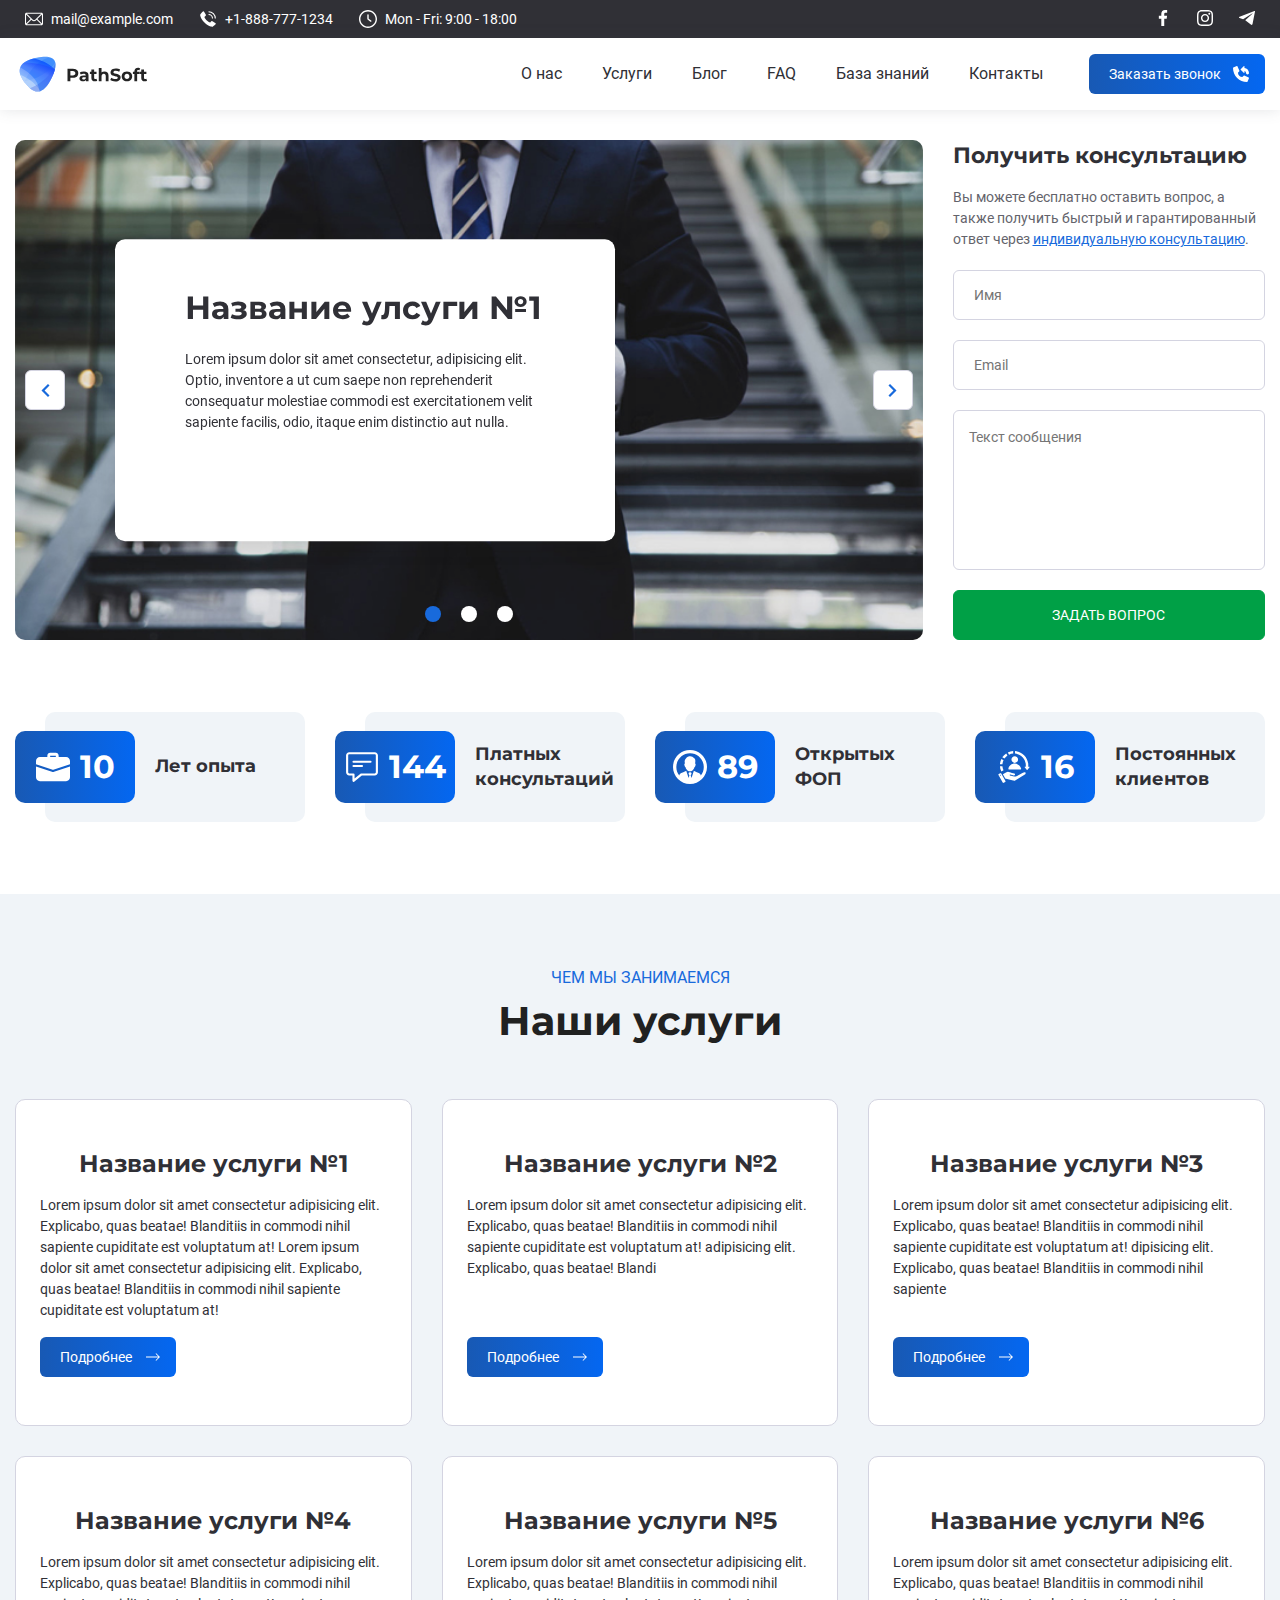
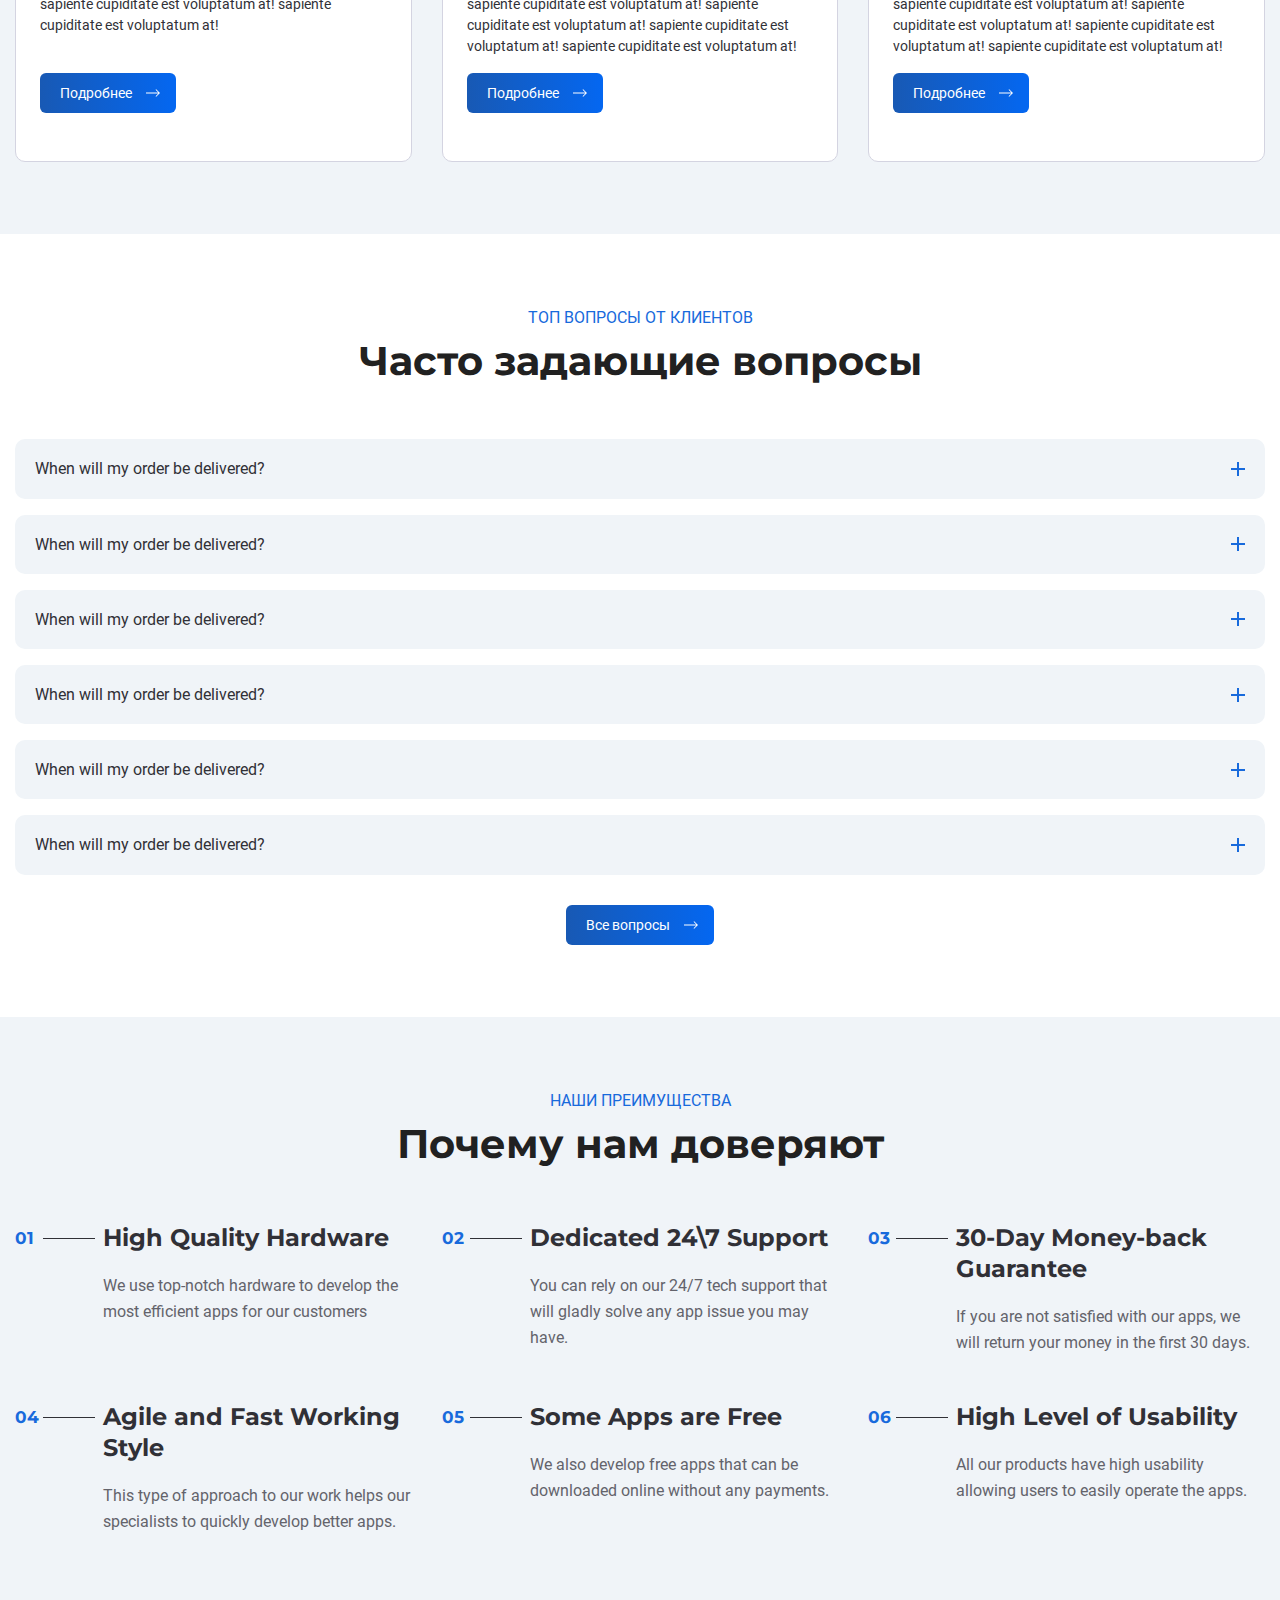
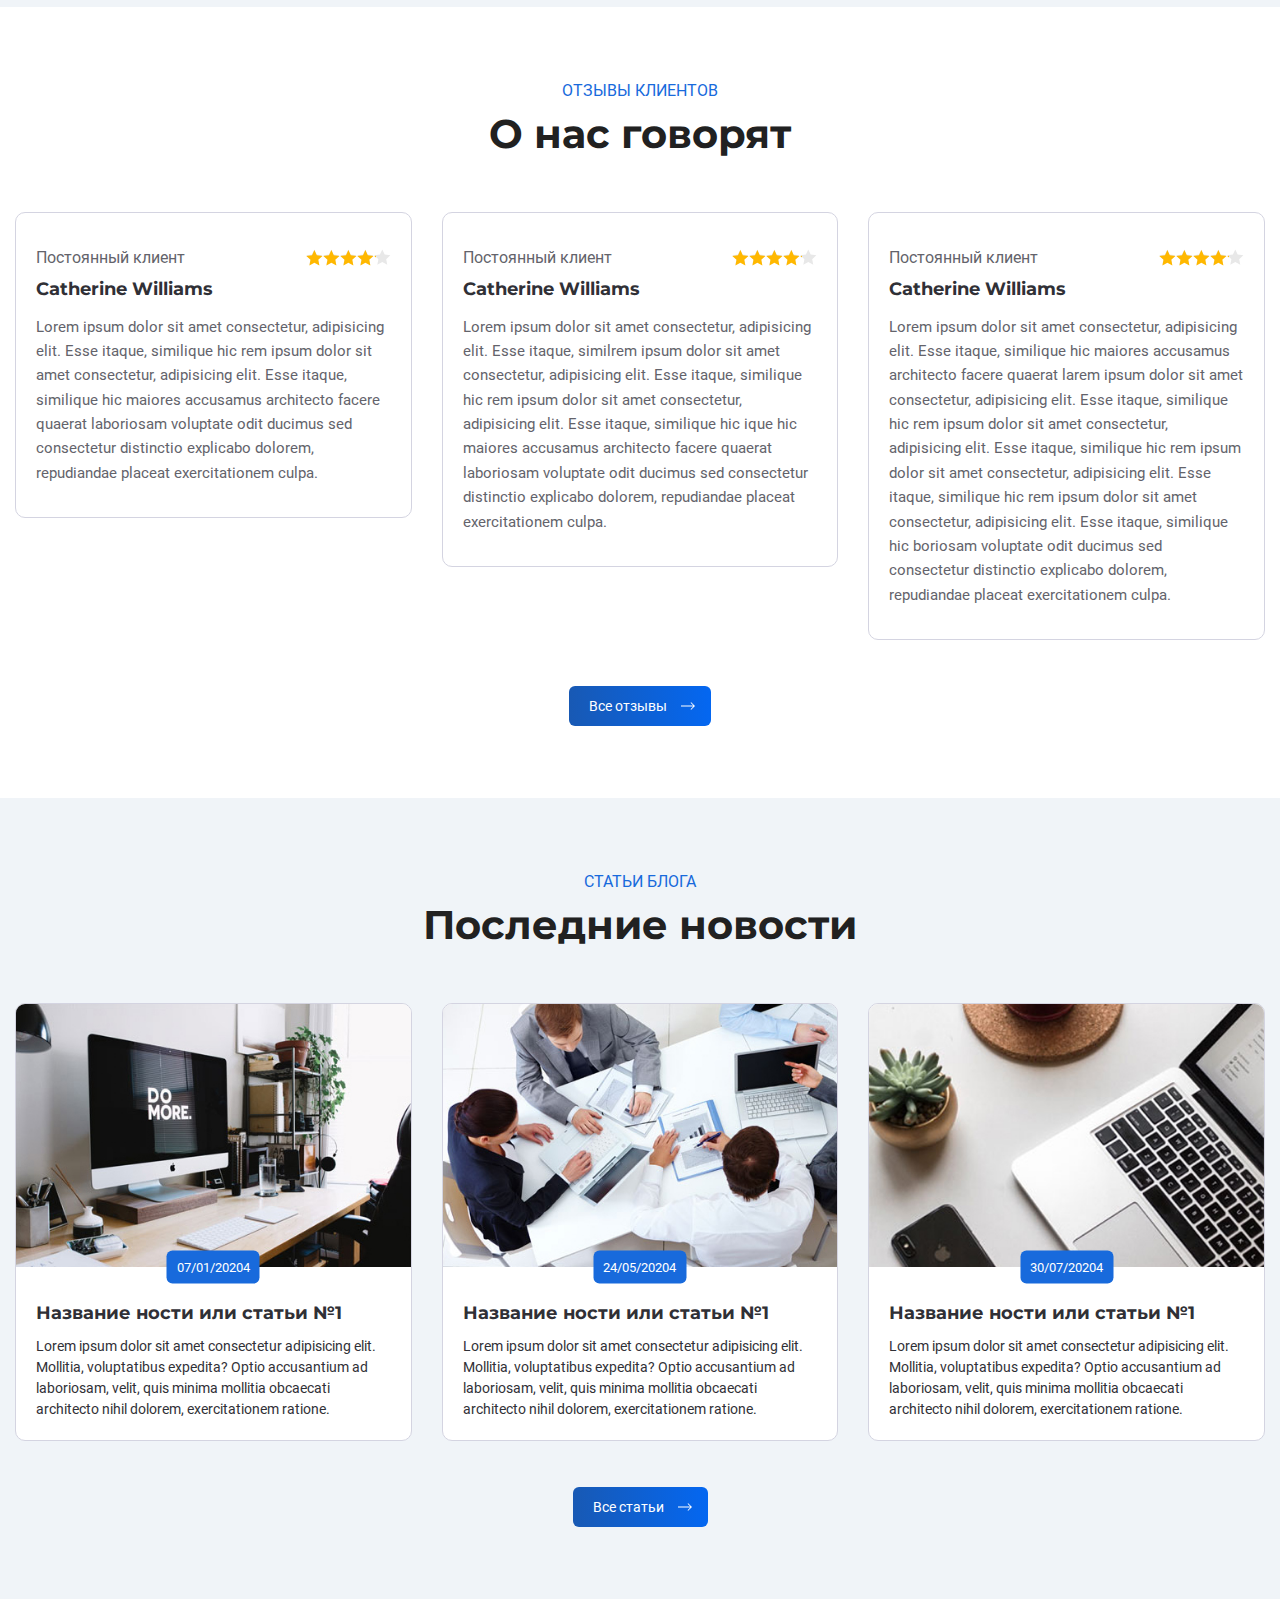
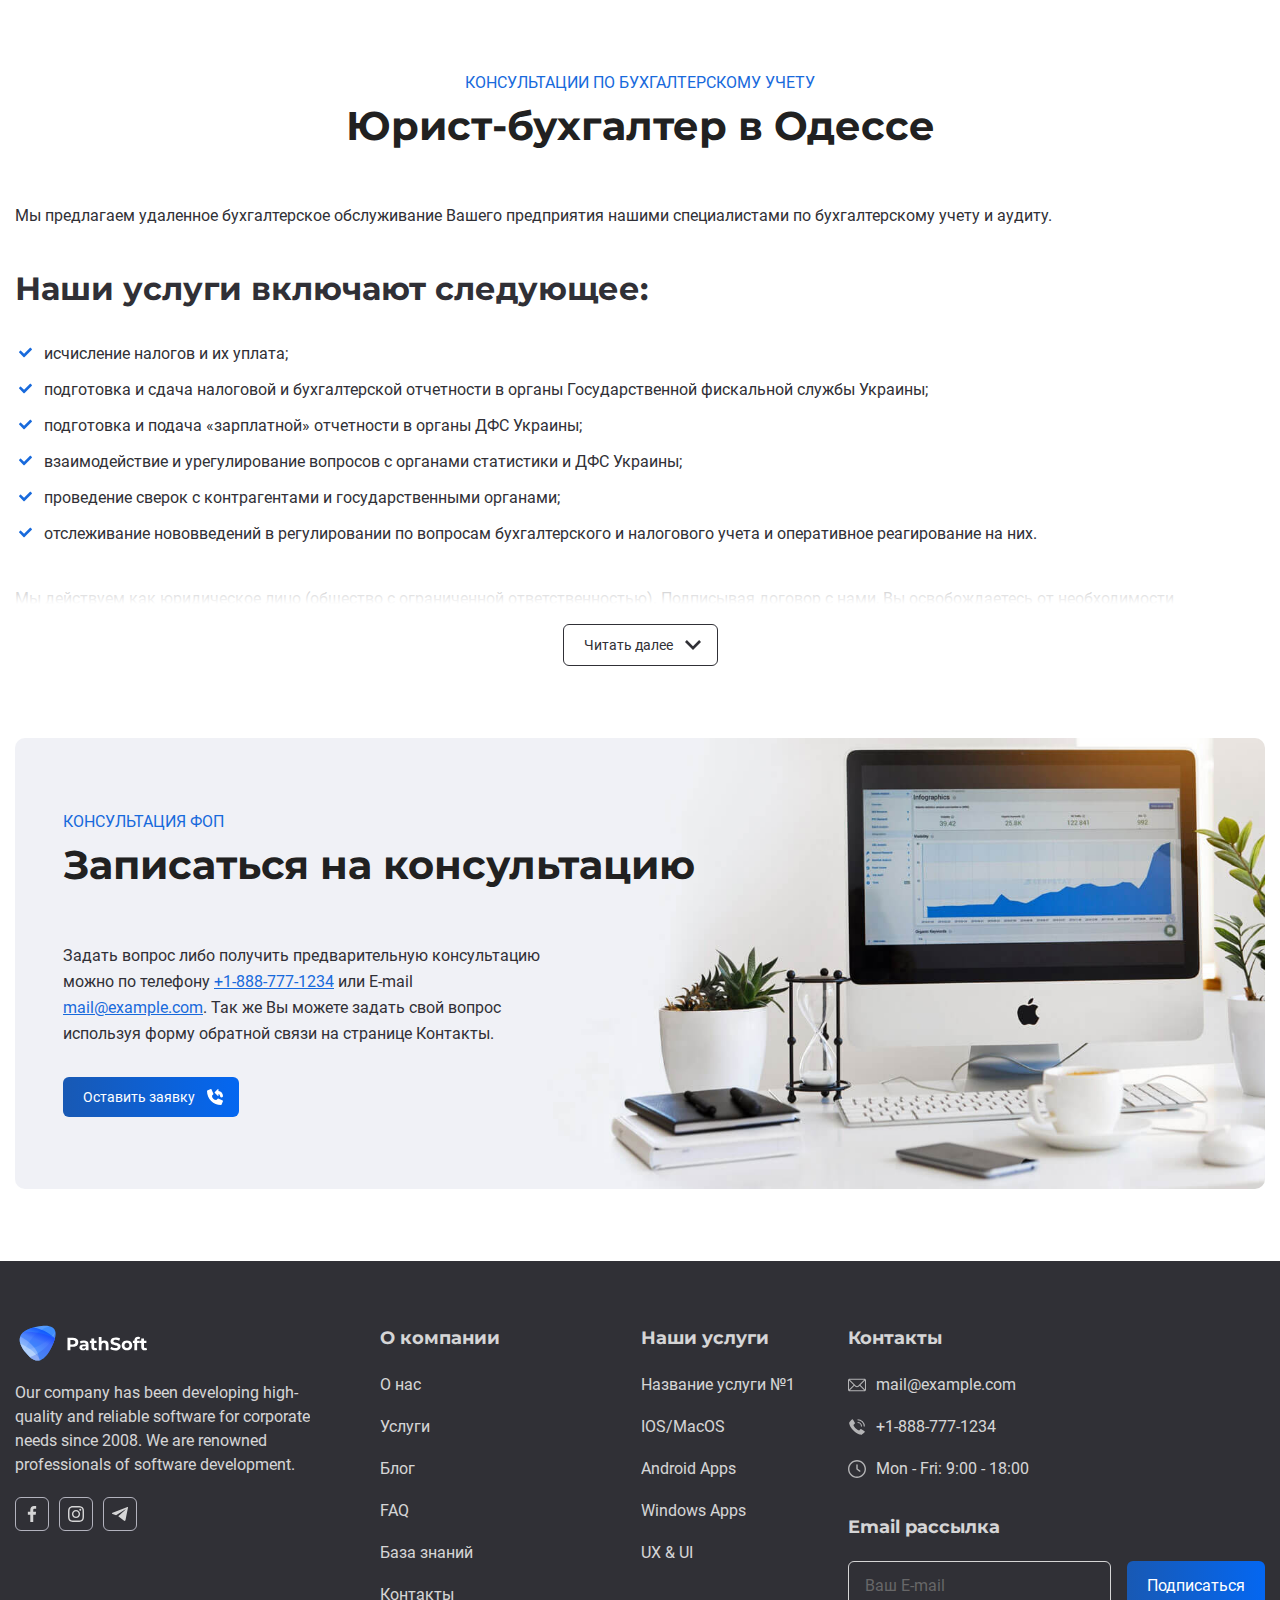
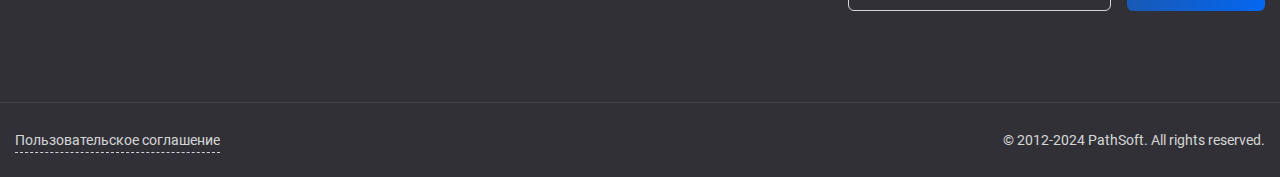
==== commit 8ccc39da: "css fix" ====
--- a/index.html
+++ b/index.html
@@ -703,7 +703,7 @@
                 <section class="page__textblock textblock section">
                     <div class="textblock__container container">
                         <p class="section-subtitle">Консультации по бухгалтерскому учету</p>
-                        <h2 class="section-title">Юрист-бухгалтер в Одессе</h2>
+                        <h2 class="textblock__title section-title">Юрист-бухгалтер в Одессе</h2>
                         <div class="text__wrap">
                             <div class="textblock__content text-content">
                                 <p>
@@ -947,7 +947,6 @@
                                 id="callback__user-name"
                                 name="user-name"
                                 placeholder="Name"
-                                autofocus
                                 required
                             />
                             <svg class="modal__input-icon" width="16" height="16">
--- a/assets/css/app.css
+++ b/assets/css/app.css
@@ -1 +1 @@
-.m0{margin:0}.mt0{margin-top:0px}.mt1{margin-top:1px}.mt2{margin-top:2px}.mt3{margin-top:3px}.mt4{margin-top:4px}.mt5{margin-top:5px}.mt6{margin-top:6px}.mt7{margin-top:7px}.mt8{margin-top:8px}.mt9{margin-top:9px}.mt10{margin-top:10px}.mt11{margin-top:11px}.mt12{margin-top:12px}.mt13{margin-top:13px}.mt14{margin-top:14px}.mt15{margin-top:15px}.mt16{margin-top:16px}.mt17{margin-top:17px}.mt18{margin-top:18px}.mt19{margin-top:19px}.mt20{margin-top:20px}.mt21{margin-top:21px}.mt22{margin-top:22px}.mt23{margin-top:23px}.mt24{margin-top:24px}.mt25{margin-top:25px}.mt26{margin-top:26px}.mt27{margin-top:27px}.mt28{margin-top:28px}.mt29{margin-top:29px}.mt30{margin-top:30px}.mt31{margin-top:31px}.mt32{margin-top:32px}.mt33{margin-top:33px}.mt34{margin-top:34px}.mt35{margin-top:35px}.mt36{margin-top:36px}.mt37{margin-top:37px}.mt38{margin-top:38px}.mt39{margin-top:39px}.mt40{margin-top:40px}.mt41{margin-top:41px}.mt42{margin-top:42px}.mt43{margin-top:43px}.mt44{margin-top:44px}.mt45{margin-top:45px}.mt46{margin-top:46px}.mt47{margin-top:47px}.mt48{margin-top:48px}.mt49{margin-top:49px}.mt50{margin-top:50px}.mt51{margin-top:51px}.mt52{margin-top:52px}.mt53{margin-top:53px}.mt54{margin-top:54px}.mt55{margin-top:55px}.mt56{margin-top:56px}.mt57{margin-top:57px}.mt58{margin-top:58px}.mt59{margin-top:59px}.mt60{margin-top:60px}.mt61{margin-top:61px}.mt62{margin-top:62px}.mt63{margin-top:63px}.mt64{margin-top:64px}.mt65{margin-top:65px}.mt66{margin-top:66px}.mt67{margin-top:67px}.mt68{margin-top:68px}.mt69{margin-top:69px}.mt70{margin-top:70px}.mt71{margin-top:71px}.mt72{margin-top:72px}.mt73{margin-top:73px}.mt74{margin-top:74px}.mt75{margin-top:75px}.mt76{margin-top:76px}.mt77{margin-top:77px}.mt78{margin-top:78px}.mt79{margin-top:79px}.mt80{margin-top:80px}.mt81{margin-top:81px}.mt82{margin-top:82px}.mt83{margin-top:83px}.mt84{margin-top:84px}.mt85{margin-top:85px}.mt86{margin-top:86px}.mt87{margin-top:87px}.mt88{margin-top:88px}.mt89{margin-top:89px}.mt90{margin-top:90px}.mt91{margin-top:91px}.mt92{margin-top:92px}.mt93{margin-top:93px}.mt94{margin-top:94px}.mt95{margin-top:95px}.mt96{margin-top:96px}.mt97{margin-top:97px}.mt98{margin-top:98px}.mt99{margin-top:99px}.mt100{margin-top:100px}.mb0{margin-bottom:0px}.mb1{margin-bottom:1px}.mb2{margin-bottom:2px}.mb3{margin-bottom:3px}.mb4{margin-bottom:4px}.mb5{margin-bottom:5px}.mb6{margin-bottom:6px}.mb7{margin-bottom:7px}.mb8{margin-bottom:8px}.mb9{margin-bottom:9px}.mb10{margin-bottom:10px}.mb11{margin-bottom:11px}.mb12{margin-bottom:12px}.mb13{margin-bottom:13px}.mb14{margin-bottom:14px}.mb15{margin-bottom:15px}.mb16{margin-bottom:16px}.mb17{margin-bottom:17px}.mb18{margin-bottom:18px}.mb19{margin-bottom:19px}.mb20{margin-bottom:20px}.mb21{margin-bottom:21px}.mb22{margin-bottom:22px}.mb23{margin-bottom:23px}.mb24{margin-bottom:24px}.mb25{margin-bottom:25px}.mb26{margin-bottom:26px}.mb27{margin-bottom:27px}.mb28{margin-bottom:28px}.mb29{margin-bottom:29px}.mb30{margin-bottom:30px}.mb31{margin-bottom:31px}.mb32{margin-bottom:32px}.mb33{margin-bottom:33px}.mb34{margin-bottom:34px}.mb35{margin-bottom:35px}.mb36{margin-bottom:36px}.mb37{margin-bottom:37px}.mb38{margin-bottom:38px}.mb39{margin-bottom:39px}.mb40{margin-bottom:40px}.mb41{margin-bottom:41px}.mb42{margin-bottom:42px}.mb43{margin-bottom:43px}.mb44{margin-bottom:44px}.mb45{margin-bottom:45px}.mb46{margin-bottom:46px}.mb47{margin-bottom:47px}.mb48{margin-bottom:48px}.mb49{margin-bottom:49px}.mb50{margin-bottom:50px}.mb51{margin-bottom:51px}.mb52{margin-bottom:52px}.mb53{margin-bottom:53px}.mb54{margin-bottom:54px}.mb55{margin-bottom:55px}.mb56{margin-bottom:56px}.mb57{margin-bottom:57px}.mb58{margin-bottom:58px}.mb59{margin-bottom:59px}.mb60{margin-bottom:60px}.mb61{margin-bottom:61px}.mb62{margin-bottom:62px}.mb63{margin-bottom:63px}.mb64{margin-bottom:64px}.mb65{margin-bottom:65px}.mb66{margin-bottom:66px}.mb67{margin-bottom:67px}.mb68{margin-bottom:68px}.mb69{margin-bottom:69px}.mb70{margin-bottom:70px}.mb71{margin-bottom:71px}.mb72{margin-bottom:72px}.mb73{margin-bottom:73px}.mb74{margin-bottom:74px}.mb75{margin-bottom:75px}.mb76{margin-bottom:76px}.mb77{margin-bottom:77px}.mb78{margin-bottom:78px}.mb79{margin-bottom:79px}.mb80{margin-bottom:80px}.mb81{margin-bottom:81px}.mb82{margin-bottom:82px}.mb83{margin-bottom:83px}.mb84{margin-bottom:84px}.mb85{margin-bottom:85px}.mb86{margin-bottom:86px}.mb87{margin-bottom:87px}.mb88{margin-bottom:88px}.mb89{margin-bottom:89px}.mb90{margin-bottom:90px}.mb91{margin-bottom:91px}.mb92{margin-bottom:92px}.mb93{margin-bottom:93px}.mb94{margin-bottom:94px}.mb95{margin-bottom:95px}.mb96{margin-bottom:96px}.mb97{margin-bottom:97px}.mb98{margin-bottom:98px}.mb99{margin-bottom:99px}.mb100{margin-bottom:100px}.ml0{margin-left:0px}.ml1{margin-left:1px}.ml2{margin-left:2px}.ml3{margin-left:3px}.ml4{margin-left:4px}.ml5{margin-left:5px}.ml6{margin-left:6px}.ml7{margin-left:7px}.ml8{margin-left:8px}.ml9{margin-left:9px}.ml10{margin-left:10px}.ml11{margin-left:11px}.ml12{margin-left:12px}.ml13{margin-left:13px}.ml14{margin-left:14px}.ml15{margin-left:15px}.ml16{margin-left:16px}.ml17{margin-left:17px}.ml18{margin-left:18px}.ml19{margin-left:19px}.ml20{margin-left:20px}.ml21{margin-left:21px}.ml22{margin-left:22px}.ml23{margin-left:23px}.ml24{margin-left:24px}.ml25{margin-left:25px}.ml26{margin-left:26px}.ml27{margin-left:27px}.ml28{margin-left:28px}.ml29{margin-left:29px}.ml30{margin-left:30px}.ml31{margin-left:31px}.ml32{margin-left:32px}.ml33{margin-left:33px}.ml34{margin-left:34px}.ml35{margin-left:35px}.ml36{margin-left:36px}.ml37{margin-left:37px}.ml38{margin-left:38px}.ml39{margin-left:39px}.ml40{margin-left:40px}.ml41{margin-left:41px}.ml42{margin-left:42px}.ml43{margin-left:43px}.ml44{margin-left:44px}.ml45{margin-left:45px}.ml46{margin-left:46px}.ml47{margin-left:47px}.ml48{margin-left:48px}.ml49{margin-left:49px}.ml50{margin-left:50px}.ml51{margin-left:51px}.ml52{margin-left:52px}.ml53{margin-left:53px}.ml54{margin-left:54px}.ml55{margin-left:55px}.ml56{margin-left:56px}.ml57{margin-left:57px}.ml58{margin-left:58px}.ml59{margin-left:59px}.ml60{margin-left:60px}.ml61{margin-left:61px}.ml62{margin-left:62px}.ml63{margin-left:63px}.ml64{margin-left:64px}.ml65{margin-left:65px}.ml66{margin-left:66px}.ml67{margin-left:67px}.ml68{margin-left:68px}.ml69{margin-left:69px}.ml70{margin-left:70px}.ml71{margin-left:71px}.ml72{margin-left:72px}.ml73{margin-left:73px}.ml74{margin-left:74px}.ml75{margin-left:75px}.ml76{margin-left:76px}.ml77{margin-left:77px}.ml78{margin-left:78px}.ml79{margin-left:79px}.ml80{margin-left:80px}.ml81{margin-left:81px}.ml82{margin-left:82px}.ml83{margin-left:83px}.ml84{margin-left:84px}.ml85{margin-left:85px}.ml86{margin-left:86px}.ml87{margin-left:87px}.ml88{margin-left:88px}.ml89{margin-left:89px}.ml90{margin-left:90px}.ml91{margin-left:91px}.ml92{margin-left:92px}.ml93{margin-left:93px}.ml94{margin-left:94px}.ml95{margin-left:95px}.ml96{margin-left:96px}.ml97{margin-left:97px}.ml98{margin-left:98px}.ml99{margin-left:99px}.ml100{margin-left:100px}.mr0{margin-right:0px}.mr1{margin-right:1px}.mr2{margin-right:2px}.mr3{margin-right:3px}.mr4{margin-right:4px}.mr5{margin-right:5px}.mr6{margin-right:6px}.mr7{margin-right:7px}.mr8{margin-right:8px}.mr9{margin-right:9px}.mr10{margin-right:10px}.mr11{margin-right:11px}.mr12{margin-right:12px}.mr13{margin-right:13px}.mr14{margin-right:14px}.mr15{margin-right:15px}.mr16{margin-right:16px}.mr17{margin-right:17px}.mr18{margin-right:18px}.mr19{margin-right:19px}.mr20{margin-right:20px}.mr21{margin-right:21px}.mr22{margin-right:22px}.mr23{margin-right:23px}.mr24{margin-right:24px}.mr25{margin-right:25px}.mr26{margin-right:26px}.mr27{margin-right:27px}.mr28{margin-right:28px}.mr29{margin-right:29px}.mr30{margin-right:30px}.mr31{margin-right:31px}.mr32{margin-right:32px}.mr33{margin-right:33px}.mr34{margin-right:34px}.mr35{margin-right:35px}.mr36{margin-right:36px}.mr37{margin-right:37px}.mr38{margin-right:38px}.mr39{margin-right:39px}.mr40{margin-right:40px}.mr41{margin-right:41px}.mr42{margin-right:42px}.mr43{margin-right:43px}.mr44{margin-right:44px}.mr45{margin-right:45px}.mr46{margin-right:46px}.mr47{margin-right:47px}.mr48{margin-right:48px}.mr49{margin-right:49px}.mr50{margin-right:50px}.mr51{margin-right:51px}.mr52{margin-right:52px}.mr53{margin-right:53px}.mr54{margin-right:54px}.mr55{margin-right:55px}.mr56{margin-right:56px}.mr57{margin-right:57px}.mr58{margin-right:58px}.mr59{margin-right:59px}.mr60{margin-right:60px}.mr61{margin-right:61px}.mr62{margin-right:62px}.mr63{margin-right:63px}.mr64{margin-right:64px}.mr65{margin-right:65px}.mr66{margin-right:66px}.mr67{margin-right:67px}.mr68{margin-right:68px}.mr69{margin-right:69px}.mr70{margin-right:70px}.mr71{margin-right:71px}.mr72{margin-right:72px}.mr73{margin-right:73px}.mr74{margin-right:74px}.mr75{margin-right:75px}.mr76{margin-right:76px}.mr77{margin-right:77px}.mr78{margin-right:78px}.mr79{margin-right:79px}.mr80{margin-right:80px}.mr81{margin-right:81px}.mr82{margin-right:82px}.mr83{margin-right:83px}.mr84{margin-right:84px}.mr85{margin-right:85px}.mr86{margin-right:86px}.mr87{margin-right:87px}.mr88{margin-right:88px}.mr89{margin-right:89px}.mr90{margin-right:90px}.mr91{margin-right:91px}.mr92{margin-right:92px}.mr93{margin-right:93px}.mr94{margin-right:94px}.mr95{margin-right:95px}.mr96{margin-right:96px}.mr97{margin-right:97px}.mr98{margin-right:98px}.mr99{margin-right:99px}.mr100{margin-right:100px}.pt0{padding-top:0px}.pt1{padding-top:1px}.pt2{padding-top:2px}.pt3{padding-top:3px}.pt4{padding-top:4px}.pt5{padding-top:5px}.pt6{padding-top:6px}.pt7{padding-top:7px}.pt8{padding-top:8px}.pt9{padding-top:9px}.pt10{padding-top:10px}.pt11{padding-top:11px}.pt12{padding-top:12px}.pt13{padding-top:13px}.pt14{padding-top:14px}.pt15{padding-top:15px}.pt16{padding-top:16px}.pt17{padding-top:17px}.pt18{padding-top:18px}.pt19{padding-top:19px}.pt20{padding-top:20px}.pt21{padding-top:21px}.pt22{padding-top:22px}.pt23{padding-top:23px}.pt24{padding-top:24px}.pt25{padding-top:25px}.pt26{padding-top:26px}.pt27{padding-top:27px}.pt28{padding-top:28px}.pt29{padding-top:29px}.pt30{padding-top:30px}.pt31{padding-top:31px}.pt32{padding-top:32px}.pt33{padding-top:33px}.pt34{padding-top:34px}.pt35{padding-top:35px}.pt36{padding-top:36px}.pt37{padding-top:37px}.pt38{padding-top:38px}.pt39{padding-top:39px}.pt40{padding-top:40px}.pt41{padding-top:41px}.pt42{padding-top:42px}.pt43{padding-top:43px}.pt44{padding-top:44px}.pt45{padding-top:45px}.pt46{padding-top:46px}.pt47{padding-top:47px}.pt48{padding-top:48px}.pt49{padding-top:49px}.pt50{padding-top:50px}.pt51{padding-top:51px}.pt52{padding-top:52px}.pt53{padding-top:53px}.pt54{padding-top:54px}.pt55{padding-top:55px}.pt56{padding-top:56px}.pt57{padding-top:57px}.pt58{padding-top:58px}.pt59{padding-top:59px}.pt60{padding-top:60px}.pt61{padding-top:61px}.pt62{padding-top:62px}.pt63{padding-top:63px}.pt64{padding-top:64px}.pt65{padding-top:65px}.pt66{padding-top:66px}.pt67{padding-top:67px}.pt68{padding-top:68px}.pt69{padding-top:69px}.pt70{padding-top:70px}.pt71{padding-top:71px}.pt72{padding-top:72px}.pt73{padding-top:73px}.pt74{padding-top:74px}.pt75{padding-top:75px}.pt76{padding-top:76px}.pt77{padding-top:77px}.pt78{padding-top:78px}.pt79{padding-top:79px}.pt80{padding-top:80px}.pt81{padding-top:81px}.pt82{padding-top:82px}.pt83{padding-top:83px}.pt84{padding-top:84px}.pt85{padding-top:85px}.pt86{padding-top:86px}.pt87{padding-top:87px}.pt88{padding-top:88px}.pt89{padding-top:89px}.pt90{padding-top:90px}.pt91{padding-top:91px}.pt92{padding-top:92px}.pt93{padding-top:93px}.pt94{padding-top:94px}.pt95{padding-top:95px}.pt96{padding-top:96px}.pt97{padding-top:97px}.pt98{padding-top:98px}.pt99{padding-top:99px}.pt100{padding-top:100px}.pb0{padding-bottom:0px}.pb1{padding-bottom:1px}.pb2{padding-bottom:2px}.pb3{padding-bottom:3px}.pb4{padding-bottom:4px}.pb5{padding-bottom:5px}.pb6{padding-bottom:6px}.pb7{padding-bottom:7px}.pb8{padding-bottom:8px}.pb9{padding-bottom:9px}.pb10{padding-bottom:10px}.pb11{padding-bottom:11px}.pb12{padding-bottom:12px}.pb13{padding-bottom:13px}.pb14{padding-bottom:14px}.pb15{padding-bottom:15px}.pb16{padding-bottom:16px}.pb17{padding-bottom:17px}.pb18{padding-bottom:18px}.pb19{padding-bottom:19px}.pb20{padding-bottom:20px}.pb21{padding-bottom:21px}.pb22{padding-bottom:22px}.pb23{padding-bottom:23px}.pb24{padding-bottom:24px}.pb25{padding-bottom:25px}.pb26{padding-bottom:26px}.pb27{padding-bottom:27px}.pb28{padding-bottom:28px}.pb29{padding-bottom:29px}.pb30{padding-bottom:30px}.pb31{padding-bottom:31px}.pb32{padding-bottom:32px}.pb33{padding-bottom:33px}.pb34{padding-bottom:34px}.pb35{padding-bottom:35px}.pb36{padding-bottom:36px}.pb37{padding-bottom:37px}.pb38{padding-bottom:38px}.pb39{padding-bottom:39px}.pb40{padding-bottom:40px}.pb41{padding-bottom:41px}.pb42{padding-bottom:42px}.pb43{padding-bottom:43px}.pb44{padding-bottom:44px}.pb45{padding-bottom:45px}.pb46{padding-bottom:46px}.pb47{padding-bottom:47px}.pb48{padding-bottom:48px}.pb49{padding-bottom:49px}.pb50{padding-bottom:50px}.pb51{padding-bottom:51px}.pb52{padding-bottom:52px}.pb53{padding-bottom:53px}.pb54{padding-bottom:54px}.pb55{padding-bottom:55px}.pb56{padding-bottom:56px}.pb57{padding-bottom:57px}.pb58{padding-bottom:58px}.pb59{padding-bottom:59px}.pb60{padding-bottom:60px}.pb61{padding-bottom:61px}.pb62{padding-bottom:62px}.pb63{padding-bottom:63px}.pb64{padding-bottom:64px}.pb65{padding-bottom:65px}.pb66{padding-bottom:66px}.pb67{padding-bottom:67px}.pb68{padding-bottom:68px}.pb69{padding-bottom:69px}.pb70{padding-bottom:70px}.pb71{padding-bottom:71px}.pb72{padding-bottom:72px}.pb73{padding-bottom:73px}.pb74{padding-bottom:74px}.pb75{padding-bottom:75px}.pb76{padding-bottom:76px}.pb77{padding-bottom:77px}.pb78{padding-bottom:78px}.pb79{padding-bottom:79px}.pb80{padding-bottom:80px}.pb81{padding-bottom:81px}.pb82{padding-bottom:82px}.pb83{padding-bottom:83px}.pb84{padding-bottom:84px}.pb85{padding-bottom:85px}.pb86{padding-bottom:86px}.pb87{padding-bottom:87px}.pb88{padding-bottom:88px}.pb89{padding-bottom:89px}.pb90{padding-bottom:90px}.pb91{padding-bottom:91px}.pb92{padding-bottom:92px}.pb93{padding-bottom:93px}.pb94{padding-bottom:94px}.pb95{padding-bottom:95px}.pb96{padding-bottom:96px}.pb97{padding-bottom:97px}.pb98{padding-bottom:98px}.pb99{padding-bottom:99px}.pb100{padding-bottom:100px}.pl0{padding-left:0px}.pl1{padding-left:1px}.pl2{padding-left:2px}.pl3{padding-left:3px}.pl4{padding-left:4px}.pl5{padding-left:5px}.pl6{padding-left:6px}.pl7{padding-left:7px}.pl8{padding-left:8px}.pl9{padding-left:9px}.pl10{padding-left:10px}.pl11{padding-left:11px}.pl12{padding-left:12px}.pl13{padding-left:13px}.pl14{padding-left:14px}.pl15{padding-left:15px}.pl16{padding-left:16px}.pl17{padding-left:17px}.pl18{padding-left:18px}.pl19{padding-left:19px}.pl20{padding-left:20px}.pl21{padding-left:21px}.pl22{padding-left:22px}.pl23{padding-left:23px}.pl24{padding-left:24px}.pl25{padding-left:25px}.pl26{padding-left:26px}.pl27{padding-left:27px}.pl28{padding-left:28px}.pl29{padding-left:29px}.pl30{padding-left:30px}.pl31{padding-left:31px}.pl32{padding-left:32px}.pl33{padding-left:33px}.pl34{padding-left:34px}.pl35{padding-left:35px}.pl36{padding-left:36px}.pl37{padding-left:37px}.pl38{padding-left:38px}.pl39{padding-left:39px}.pl40{padding-left:40px}.pl41{padding-left:41px}.pl42{padding-left:42px}.pl43{padding-left:43px}.pl44{padding-left:44px}.pl45{padding-left:45px}.pl46{padding-left:46px}.pl47{padding-left:47px}.pl48{padding-left:48px}.pl49{padding-left:49px}.pl50{padding-left:50px}.pl51{padding-left:51px}.pl52{padding-left:52px}.pl53{padding-left:53px}.pl54{padding-left:54px}.pl55{padding-left:55px}.pl56{padding-left:56px}.pl57{padding-left:57px}.pl58{padding-left:58px}.pl59{padding-left:59px}.pl60{padding-left:60px}.pl61{padding-left:61px}.pl62{padding-left:62px}.pl63{padding-left:63px}.pl64{padding-left:64px}.pl65{padding-left:65px}.pl66{padding-left:66px}.pl67{padding-left:67px}.pl68{padding-left:68px}.pl69{padding-left:69px}.pl70{padding-left:70px}.pl71{padding-left:71px}.pl72{padding-left:72px}.pl73{padding-left:73px}.pl74{padding-left:74px}.pl75{padding-left:75px}.pl76{padding-left:76px}.pl77{padding-left:77px}.pl78{padding-left:78px}.pl79{padding-left:79px}.pl80{padding-left:80px}.pl81{padding-left:81px}.pl82{padding-left:82px}.pl83{padding-left:83px}.pl84{padding-left:84px}.pl85{padding-left:85px}.pl86{padding-left:86px}.pl87{padding-left:87px}.pl88{padding-left:88px}.pl89{padding-left:89px}.pl90{padding-left:90px}.pl91{padding-left:91px}.pl92{padding-left:92px}.pl93{padding-left:93px}.pl94{padding-left:94px}.pl95{padding-left:95px}.pl96{padding-left:96px}.pl97{padding-left:97px}.pl98{padding-left:98px}.pl99{padding-left:99px}.pl100{padding-left:100px}.pr0{padding-right:0px}.pr1{padding-right:1px}.pr2{padding-right:2px}.pr3{padding-right:3px}.pr4{padding-right:4px}.pr5{padding-right:5px}.pr6{padding-right:6px}.pr7{padding-right:7px}.pr8{padding-right:8px}.pr9{padding-right:9px}.pr10{padding-right:10px}.pr11{padding-right:11px}.pr12{padding-right:12px}.pr13{padding-right:13px}.pr14{padding-right:14px}.pr15{padding-right:15px}.pr16{padding-right:16px}.pr17{padding-right:17px}.pr18{padding-right:18px}.pr19{padding-right:19px}.pr20{padding-right:20px}.pr21{padding-right:21px}.pr22{padding-right:22px}.pr23{padding-right:23px}.pr24{padding-right:24px}.pr25{padding-right:25px}.pr26{padding-right:26px}.pr27{padding-right:27px}.pr28{padding-right:28px}.pr29{padding-right:29px}.pr30{padding-right:30px}.pr31{padding-right:31px}.pr32{padding-right:32px}.pr33{padding-right:33px}.pr34{padding-right:34px}.pr35{padding-right:35px}.pr36{padding-right:36px}.pr37{padding-right:37px}.pr38{padding-right:38px}.pr39{padding-right:39px}.pr40{padding-right:40px}.pr41{padding-right:41px}.pr42{padding-right:42px}.pr43{padding-right:43px}.pr44{padding-right:44px}.pr45{padding-right:45px}.pr46{padding-right:46px}.pr47{padding-right:47px}.pr48{padding-right:48px}.pr49{padding-right:49px}.pr50{padding-right:50px}.pr51{padding-right:51px}.pr52{padding-right:52px}.pr53{padding-right:53px}.pr54{padding-right:54px}.pr55{padding-right:55px}.pr56{padding-right:56px}.pr57{padding-right:57px}.pr58{padding-right:58px}.pr59{padding-right:59px}.pr60{padding-right:60px}.pr61{padding-right:61px}.pr62{padding-right:62px}.pr63{padding-right:63px}.pr64{padding-right:64px}.pr65{padding-right:65px}.pr66{padding-right:66px}.pr67{padding-right:67px}.pr68{padding-right:68px}.pr69{padding-right:69px}.pr70{padding-right:70px}.pr71{padding-right:71px}.pr72{padding-right:72px}.pr73{padding-right:73px}.pr74{padding-right:74px}.pr75{padding-right:75px}.pr76{padding-right:76px}.pr77{padding-right:77px}.pr78{padding-right:78px}.pr79{padding-right:79px}.pr80{padding-right:80px}.pr81{padding-right:81px}.pr82{padding-right:82px}.pr83{padding-right:83px}.pr84{padding-right:84px}.pr85{padding-right:85px}.pr86{padding-right:86px}.pr87{padding-right:87px}.pr88{padding-right:88px}.pr89{padding-right:89px}.pr90{padding-right:90px}.pr91{padding-right:91px}.pr92{padding-right:92px}.pr93{padding-right:93px}.pr94{padding-right:94px}.pr95{padding-right:95px}.pr96{padding-right:96px}.pr97{padding-right:97px}.pr98{padding-right:98px}.pr99{padding-right:99px}.pr100{padding-right:100px}.w1{width:1px}.w2{width:2px}.w3{width:3px}.w4{width:4px}.w5{width:5px}.w6{width:6px}.w7{width:7px}.w8{width:8px}.w9{width:9px}.w10{width:10px}.w11{width:11px}.w12{width:12px}.w13{width:13px}.w14{width:14px}.w15{width:15px}.w16{width:16px}.w17{width:17px}.w18{width:18px}.w19{width:19px}.w20{width:20px}.w21{width:21px}.w22{width:22px}.w23{width:23px}.w24{width:24px}.w25{width:25px}.w26{width:26px}.w27{width:27px}.w28{width:28px}.w29{width:29px}.w30{width:30px}.w31{width:31px}.w32{width:32px}.w33{width:33px}.w34{width:34px}.w35{width:35px}.w36{width:36px}.w37{width:37px}.w38{width:38px}.w39{width:39px}.w40{width:40px}.w41{width:41px}.w42{width:42px}.w43{width:43px}.w44{width:44px}.w45{width:45px}.w46{width:46px}.w47{width:47px}.w48{width:48px}.w49{width:49px}.w50{width:50px}.w51{width:51px}.w52{width:52px}.w53{width:53px}.w54{width:54px}.w55{width:55px}.w56{width:56px}.w57{width:57px}.w58{width:58px}.w59{width:59px}.w60{width:60px}.w61{width:61px}.w62{width:62px}.w63{width:63px}.w64{width:64px}.w65{width:65px}.w66{width:66px}.w67{width:67px}.w68{width:68px}.w69{width:69px}.w70{width:70px}.w71{width:71px}.w72{width:72px}.w73{width:73px}.w74{width:74px}.w75{width:75px}.w76{width:76px}.w77{width:77px}.w78{width:78px}.w79{width:79px}.w80{width:80px}.w81{width:81px}.w82{width:82px}.w83{width:83px}.w84{width:84px}.w85{width:85px}.w86{width:86px}.w87{width:87px}.w88{width:88px}.w89{width:89px}.w90{width:90px}.w91{width:91px}.w92{width:92px}.w93{width:93px}.w94{width:94px}.w95{width:95px}.w96{width:96px}.w97{width:97px}.w98{width:98px}.w99{width:99px}.w100{width:100px}html,body,div,span,applet,object,iframe,h1,h2,h3,h4,h5,h6,p,blockquote,pre,a,abbr,acronym,address,big,cite,code,del,dfn,em,img,ins,kbd,q,s,samp,small,strike,strong,sub,sup,tt,var,b,u,i,center,dl,dt,dd,ol,ul,li,fieldset,form,label,legend,table,caption,tbody,tfoot,thead,tr,th,td,article,aside,canvas,details,embed,figure,figcaption,footer,header,hgroup,main,menu,nav,output,ruby,section,summary,time,mark,audio,video{margin:0;padding:0;border:0;font-size:100%;font:inherit;vertical-align:baseline}article,aside,details,figcaption,figure,footer,header,hgroup,main,menu,nav,section{display:block}*[hidden]{display:none}html,body{height:100%;line-height:1}ol,ul,li{list-style:none}blockquote,q{quotes:none}blockquote:before,blockquote:after,q:before,q:after{content:"";content:none}table{border-collapse:collapse;border-spacing:0}a{color:currentColor;text-decoration:none}button{cursor:pointer;font-family:inherit}address{font-style:normal}/*! modern-normalize v2.0.0 | MIT License | https://github.com/sindresorhus/modern-normalize */*,::after,::before{box-sizing:border-box}html{font-family:system-ui,"Segoe UI",Roboto,Helvetica,Arial,sans-serif,"Apple Color Emoji","Segoe UI Emoji";line-height:1.15;-webkit-text-size-adjust:100%;-moz-tab-size:4;-o-tab-size:4;tab-size:4}body{margin:0}hr{height:0;color:inherit}abbr[title]{-webkit-text-decoration:underline dotted;text-decoration:underline dotted}b,strong{font-weight:bolder}code,kbd,pre,samp{font-family:ui-monospace,SFMono-Regular,Consolas,"Liberation Mono",Menlo,monospace;font-size:1em}small{font-size:80%}sub,sup{font-size:75%;line-height:0;position:relative;vertical-align:baseline}sub{bottom:-0.25em}sup{top:-0.5em}table{text-indent:0;border-color:inherit}button,input,optgroup,select,textarea{font-family:inherit;font-size:100%;line-height:1.15;margin:0}button,select{text-transform:none}[type=button],[type=reset],[type=submit],button{-webkit-appearance:button}::-moz-focus-inner{border-style:none;padding:0}:-moz-focusring{outline:1px dotted ButtonText}:-moz-ui-invalid{box-shadow:none}legend{padding:0}progress{vertical-align:baseline}::-webkit-inner-spin-button,::-webkit-outer-spin-button{height:auto}[type=search]{-webkit-appearance:textfield;outline-offset:-2px}::-webkit-search-decoration{-webkit-appearance:none}::-webkit-file-upload-button{-webkit-appearance:button;font:inherit}summary{display:list-item}@font-face{font-family:"Roboto";src:url("../fonts/Roboto-Regular.eot");src:url("../fonts/Roboto-Regular.eot?#iefix") format("embedded-opentype"),url("../fonts/Roboto-Regular.woff2") format("woff2"),url("../fonts/Roboto-Regular.woff") format("woff"),url("../fonts/Roboto-Regular.ttf") format("truetype"),url("../fonts/Roboto-Regular.svg#Roboto-Regular") format("svg");font-weight:400;font-style:normal;font-display:swap}@font-face{font-family:"Montserrat";src:url("../fonts/Montserrat-SemiBold.eot");src:url("../fonts/Montserrat-SemiBold.eot?#iefix") format("embedded-opentype"),url("../fonts/Montserrat-SemiBold.woff2") format("woff2"),url("../fonts/Montserrat-SemiBold.woff") format("woff"),url("../fonts/Montserrat-SemiBold.ttf") format("truetype"),url("../fonts/Montserrat-SemiBold.svg#Montserrat-SemiBold") format("svg");font-weight:600;font-style:normal;font-display:swap}@font-face{font-family:"Montserrat";src:url("../fonts/Montserrat-Bold.eot");src:url("../fonts/Montserrat-Bold.eot?#iefix") format("embedded-opentype"),url("../fonts/Montserrat-Bold.woff2") format("woff2"),url("../fonts/Montserrat-Bold.woff") format("woff"),url("../fonts/Montserrat-Bold.ttf") format("truetype"),url("../fonts/Montserrat-Bold.svg#Montserrat-Bold") format("svg");font-weight:bold;font-style:normal;font-display:swap}@font-face{font-family:"Montserrat";src:url("../fonts/Montserrat-Medium.eot");src:url("../fonts/Montserrat-Medium.eot?#iefix") format("embedded-opentype"),url("../fonts/Montserrat-Medium.woff2") format("woff2"),url("../fonts/Montserrat-Medium.woff") format("woff"),url("../fonts/Montserrat-Medium.ttf") format("truetype"),url("../fonts/Montserrat-Medium.svg#Montserrat-Medium") format("svg");font-weight:500;font-style:normal;font-display:swap}:root{--text-primary: #303036;--text-secondary: #63636b;--background-color: #ffffff;--background-secondary-color: #f0f4f8;--accent-color: #186adc;--header-box-shadow: 0px 0px 14px 0px rgba(77, 82, 94, 0.15);--el-gradient-start: #1859b4;--el-gradient-end: #0467f1;--el-box-shadow: 2px 4px 20px 1px rgba(45, 45, 45, 0.13);--border-color: #d4d4e1}body{font-family:"Roboto",sans-serif;font-size:14px;color:var(--text-primary);min-width:360px}body.modal-open{overflow:hidden}.wrapper{min-height:100%;overflow:hidden;display:flex;flex-direction:column}.main{flex:1 1 auto}._ibg{position:relative}._ibg img{position:absolute;width:100%;height:100%;top:0;left:0;-o-object-fit:cover;object-fit:cover}.container{margin:0 auto;min-width:320px;padding-left:15px;padding-right:15px}h1,h2,h3,h4,h5,h6{font-family:"Montserrat",sans-serif;font-weight:700}h1{font-size:40px}h2{font-size:32px}h3{font-size:28px}h4{font-size:24px}h5{font-size:20px}h6{font-size:18px}.stars{background:url("data:image/svg+xml,%3Csvg width='17' height='17' viewBox='0 0 14 14' fill='none' xmlns='http://www.w3.org/2000/svg'%3E%3Cpath d='M6.82946 10.7051L2.71521 13.0081L3.63396 8.38343L0.171875 5.18209L4.85429 4.62676L6.82946 0.345093L8.80462 4.62676L13.487 5.18209L10.025 8.38343L10.9437 13.0081L6.82946 10.7051Z' fill='%23E8E8E8'/%3E%3C/svg%3E%0A") repeat-x top left;height:17px;width:85px}.stars__active{background:url("data:image/svg+xml,%3Csvg width='17' height='17' viewBox='0 0 14 14' fill='none' xmlns='http://www.w3.org/2000/svg'%3E%3Cpath d='M6.91442 11.2453L2.80017 13.5483L3.71892 8.92359L0.256836 5.72225L4.93925 5.16692L6.91442 0.885254L8.88958 5.16692L13.572 5.72225L10.1099 8.92359L11.0287 13.5483L6.91442 11.2453Z' fill='%23FFB800'/%3E%3C/svg%3E%0A") repeat-x top left;height:17px}@media screen and (min-width: 320px){.container{max-width:100%}}@media screen and (min-width: 768px){.container{max-width:768px}}@media screen and (min-width: 990px){.container{max-width:990px}}@media screen and (min-width: 1280px){.container{max-width:1280px}}@media screen and (min-width: 1440px){.container{max-width:1440px}}.no-scroll{overflow:hidden}.ibg{position:relative}.ibg img{position:absolute;width:100%;height:100%;top:0;left:0;-o-object-fit:cover;object-fit:cover}.visually-hidden{display:none;position:absolute;width:1px;height:1px;margin:-1px;border:0;padding:0;white-space:nowrap;-webkit-clip-path:inset(100%);clip-path:inset(100%);clip:rect(0 0 0 0);overflow:hidden}.mh42{min-height:42px}@media screen and (min-width: 768px){.section-title{text-align:center;font-family:"Montserrat",sans-serif;color:#212121;font-weight:500}.section-title__top{font-size:22px}.section-title__text{font-size:32px}}a{outline:none}button{cursor:pointer}p,blockquote{margin:0px;line-height:150%}.backdrop{display:none;position:fixed;top:0;bottom:0;left:0;right:0;background-color:rgba(0,0,0,.5);z-index:1010;transition:.5s}.video{position:relative;padding-bottom:56.25%;padding-top:30px;height:0;overflow:hidden;z-index:10}.video-title{margin-bottom:.77419355em;margin-top:2em;font-size:1.5em}.video iframe{position:absolute;top:0;left:0;width:100%;height:100%}.d-none{display:none}.d-flex{display:flex}.videoPoster{position:absolute;top:0px;left:0px;width:100%;height:100%;background-size:cover;background-repeat:no-repeat;border:none;text-indent:-999em;overflow:hidden;opacity:1;transition:opacity 800ms,height 0s;transition-delay:0s,0s;border-radius:5px;display:block;z-index:999;background-image:url("../img/space.jpg")}.videoPoster:hover{cursor:pointer}.videoPoster:before{content:"";position:absolute;top:50%;left:50%;width:95px;height:95px;transform:translate(-50%, -50%);border:5px solid #fff;background:rgba(255,255,255,.24);border-radius:100%;transition:border-color 300ms;-webkit-backdrop-filter:blur(4px);backdrop-filter:blur(4px)}.videoPoster:after{content:"";position:absolute;top:50%;left:50%;width:0;height:0;transform:translate(-38%, -50%);border-left:24px solid #fff;border-top:14px solid rgba(0,0,0,0);border-bottom:14px solid rgba(0,0,0,0);transition:border-color 300ms}.videoPoster:hover:before,.videoPoster:focus:before{border-color:red}.videoPoster:hover:after,.videoPoster:focus:after{border-left-color:red}.videoWrapperActive .videoPoster{opacity:0;height:0;transition-delay:0s,800ms}.text-center{text-align:center}.text-left{text-align:left}.content-center{display:flex;align-items:center;justify-content:center}.h2{font-size:28px;font-family:"Montserrat",sans-serif;margin-bottom:20px}.h3{font-size:24px;font-family:"Montserrat",sans-serif;margin-bottom:16px;line-height:1.4}.block-center{display:flex;align-items:center;justify-content:center}.flex-center{display:flex;align-items:center;justify-content:center}.flex-between{display:flex;align-items:center;justify-content:space-between}.flex-wrap{display:flex;flex-wrap:wrap}.search-result-section{margin-bottom:40px}.btn{display:flex;align-items:center;border:none;border-radius:6px;padding:12px 44px 12px 20px;position:relative;background:var(--el-gradient-start) linear-gradient(to right, var(--el-gradient-start) 0%, var(--el-gradient-end) 100%);color:var(--background-color);transition:.5s}.btn .icon{fill:var(--background-color);transition:all 250ms ease-in-out;position:absolute;right:16px;top:50%;transform:translateY(-50%)}.btn.jc-reverse{flex-direction:row-reverse}.btn:hover,.btn:focus{background:var(--el-gradient-start)}.btn:hover .icon,.btn:focus .icon{right:22px}.btn.btn-icon{border:1px solid #dbdbdb;background:#fff}.btn.btn-icon .icon{transform:unset;top:unset;right:unset;position:static;fill:#616161}.btn.btn-no-icon{justify-content:center;padding:12px 20px}.btn.btn-neon{background:#25b6d2;border:1px solid #25b6d2}.btn.btn-neon:hover,.btn.btn-neon:focus{color:#25b6d2;background-color:#fff}.btn.btn-neon:hover .icon,.btn.btn-neon:focus .icon{fill:#25b6d2}.btn.btn-neon-inverse{color:#25b6d2;background-color:#fff;border:1px solid #25b6d2}.btn.btn-neon-inverse:hover,.btn.btn-neon-inverse:focus{background:#25b6d2;border:1px solid #25b6d2;color:#fff}.btn.btn-neon-inverse:hover .icon,.btn.btn-neon-inverse:focus .icon{fill:#fff}.btn.btn-neon-inverse .icon{fill:#25b6d2}.btn.btn-navi{background:navy;border:1px solid navy}.btn.btn-navi:hover,.btn.btn-navi:focus{color:navy;background-color:#fff}.btn.btn-navi:hover .icon,.btn.btn-navi:focus .icon{fill:navy}.btn.btn-navi-inverse{color:navy;background-color:#fff;border:1px solid navy}.btn.btn-navi-inverse:hover,.btn.btn-navi-inverse:focus{background:navy;border:1px solid navy;color:#fff}.btn.btn-navi-inverse:hover .icon,.btn.btn-navi-inverse:focus .icon{fill:#fff}.btn.btn-navi-inverse .icon{fill:navy}.btn.btn-neon-hover:hover,.btn.btn-neon-hover:focus{color:#fff;background-color:#25b6d2;border:1px solid #25b6d2}.btn.btn-neon-hover:hover .icon,.btn.btn-neon-hover:focus .icon{fill:#fff}.btn.btn-primary{background:var(--text-primary);border:1px solid var(--text-primary);color:#fff}.btn.btn-primary .icon{fill:#1c1e21}.btn.btn-primary:hover{border:1px solid #616161;background-color:#616161;color:#fff}.btn.btn-primary:hover .icon{fill:#fff}.btn.btn-gray{background:#eceef2;border:1px solid #eceef2;color:#1c1e21}.btn.btn-gray .icon{fill:#1c1e21}.btn.btn-gray:hover{border:1px solid #616161;background-color:#616161;color:#fff}.btn.btn-gray:hover .icon{fill:#fff}.btn.btn-red{background:#dd2b1c;border:1px solid #dd2b1c;color:#fff}.btn.btn-red .icon{fill:#fff}.btn.btn-red:hover{border:1px solid #00a046;background-color:#00a046;color:#fff}.btn.btn-red:hover .icon{fill:#fff}.btn.btn-green{background:#00a046;border:1px solid #00a046;color:#fff}.btn.btn-green .icon{fill:#fff}.btn.btn-green:hover{border:1px solid #018a3c;background-color:#018a3c;color:#fff}.btn.btn-green:hover .icon{fill:#fff}.btn.btn-darkgray{background:#616161;border:1px solid #616161;color:#fff}.btn.btn-darkgray .icon{fill:#fff}.btn.btn-darkgray:hover,.btn.btn-darkgray:focus{border:1px solid #25b6d2;background-color:#25b6d2;color:#fff}.btn.btn-darkgray:hover .icon,.btn.btn-darkgray:focus .icon{fill:#fff}.btn.btn-transparent{background:rgba(0,0,0,0);border:1px solid var(--text-primary);color:var(--text-primary)}.btn.btn-transparent .icon{fill:var(--text-primary)}.btn.btn-transparent:hover{border:1px solid var(--text-primary);background-color:var(--text-primary);color:#fff}.btn.btn-transparent:hover .icon{fill:#fff}.show-all,.arrow-rigth,.arrow-left{width:40px;height:40px;display:block;background-color:#25b6d2;display:flex;align-items:center;transition:.5s;justify-content:center;border:none}.show-all:hover,.arrow-rigth:hover,.arrow-left:hover{background-color:#dd2b1c}.show-all:hover .icon,.arrow-rigth:hover .icon,.arrow-left:hover .icon{transform:rotate(0deg)}.show-all .icon,.arrow-rigth .icon,.arrow-left .icon{transform:rotate(-45deg);transition:.5s;fill:#fff}.arrow-left .icon{transform:rotate(-135deg);transition:.5s;fill:#fff}.arrow-left:hover{background-color:#dd2b1c}.arrow-left:hover .icon{transform:rotate(-180deg)}textarea.input{height:150px;padding:15px}.has-error .input,.has-error .text,.has-error .phone{border:2px solid #dd2b1c}.has-success .input,.has-success .text,.has-success .phone{border:2px solid #00a046}.form-group{margin-bottom:15px}.form-group.w70{width:70%}.form-group label{cursor:pointer}.form-group .field{margin:8px 0}.form-group .checkbox{margin-right:10px}.form-group p.help-block{color:#eceef2;margin-bottom:5px}.form-line1{display:flex;justify-content:space-between;margin:0 -15px;flex-wrap:wrap}.form-line1 .form-group{flex:1;padding:0 15px}.form-line1.mw360{max-width:360px}.lh15{line-height:1.5}@media(max-width: 600px){.form-line1{flex-direction:column}}.form-line{display:flex;align-items:center;margin-bottom:15px}.form-line.jc-sb{justify-content:space-between}.form-label{margin-bottom:.5em;display:block;font-size:15px}.form-label.required:after{content:"*";color:#dd2b1c}.flex{display:flex}.ai-center{align-items:center}.flexbox{display:flex;margin:0 -15px}.flexbox__column{width:50%;padding:0 15px}.flexbox #passwd_out{padding:5px;background-color:rgba(195,195,195,.1019607843)}.flexbox #passwd_out ul li{display:flex;align-items:center;justify-content:space-between;padding:8px 10px;cursor:pointer;border-radius:5px}.flexbox #passwd_out ul li:hover{background:#e6e6e6}.flexbox #passwd_out ul li:hover .icon{opacity:1}.flexbox #passwd_out ul li .icon{opacity:0;width:18px;height:18px;fill:#1c1e21;transition:all .3s ease 0s}@media(max-width: 550px){.form-group.w70{width:100%}.flexbox{display:flex;margin:0 -15px}.flexbox__column{width:100%;padding:15px}}table{border:1px solid #eee;table-layout:fixed;width:100%;margin-bottom:20px}table th{font-weight:bold;padding:10px;background:#efefef;border:1px solid #ddd;vertical-align:middle}table td{padding:10px;border:1px solid #eee;text-align:center;vertical-align:middle}table tbody tr:nth-child(odd){background:#f7f7f7}table tbody tr:nth-child(even){background:#fff}table.html-sitemap{margin-top:30px}table.html-sitemap td{text-align:left}.scroll-x{width:100%;overflow-x:scroll}input:focus,textarea:focus,button:focus{outline:none}input.disabled{background:#f0f0f0;cursor:not-allowed}input,textarea{height:50px;width:100%;border-radius:6px;background-color:#fff;border:1px solid var(--border-color);color:var(--text-primary);padding:10px 20px;min-width:260px;line-height:1.7}input.lastname,textarea.lastname{width:0;height:0;position:absolute;left:-10000px}textarea{height:120px;resize:none}.select{height:50px;border:1px solid #e9e9e9;border-radius:3px;color:#616161;width:100%;padding:10px 20px;transition:.2s border;font-size:16px;outline:none;background:rgba(0,0,0,0)}.select:focus{outline:none}.select.disabled{background:#f0f0f0;cursor:not-allowed}.red{color:#dd2b1c}img{max-width:100%;height:auto;outline:none;display:block}.content-body ol{list-style:decimal;counter-reset:li;transition:all .3s ease 0s}.content-body ol li{position:relative;color:#212121;font-weight:400;padding-left:25px;margin-top:.7em;margin-bottom:.7em}.content-body ol li:before{counter-increment:li;content:counters(li, ".") ". ";opacity:.5;color:#212121;font-weight:normal;position:absolute;left:0}.content-body ol li>ol>li{padding-left:40px}.content-body ol li>ol>li>ol>li{padding-left:55px}.content-body ol li>ol{margin:0;padding-bottom:0}.content-body ol li a{color:#212121;transition:all .2s ease 0s;display:block}.content-body ol li a:hover{color:#00a046}.up{bottom:15px;right:15px;position:fixed;display:flex;align-items:center;visibility:hidden;justify-content:center;width:46px;height:46px;background-color:var(--accent-color);color:#fff;z-index:9;cursor:pointer;transition-duration:.3s;border-radius:50%;border:1px solid var(--accent-color);opacity:.5}.up.active{visibility:visible}.up.active:hover{opacity:1}.up:hover{background:var(--accent-color);border:1px solid var(--accent-color)}.up:hover .icon{fill:#fff}.up .icon{transform:rotate(180deg);fill:#fff}.video{position:relative;width:100%;height:0;padding-bottom:56.25%;background-color:#000}.video__link{position:absolute;top:0;left:0;width:100%;height:100%}.video__media{position:absolute;top:0;left:0;width:100%;height:100%;border:none}.video__button{position:absolute;top:50%;left:50%;z-index:1;padding:0;width:68px;height:48px;border:none;background-color:rgba(0,0,0,0);transform:translate(-50%, -50%);cursor:pointer}.video__button-shape{fill:#212121;fill-opacity:.8}.video__button-icon{fill:#fff}.video__button:focus{outline:none}.video:hover .video__button-shape,.video__button:focus .video__button-shape{fill:red;fill-opacity:1}.video--enabled{cursor:pointer}.video--enabled .video__button{display:block}.swiper{width:100%;height:100%}.swiper .swiper-pagination-progressbar .swiper-pagination-progressbar-fill{background:#25b6d2}.swiper .swiper-slide{width:auto}.swiper .swiper-button-disabled{opacity:.5}.swiper .swiper-pagination{bottom:16px}.swiper .swiper-pagination-bullet,.swiper .swiper-pagination-horizontal.swiper-pagination-bullets .swiper-pagination-bullet{width:16px;height:16px;border-radius:50%;background-color:#fff;opacity:1}.swiper .swiper-pagination-bullet.swiper-pagination-bullet-active,.swiper .swiper-pagination-horizontal.swiper-pagination-bullets .swiper-pagination-bullet.swiper-pagination-bullet-active{background:var(--accent-color)}.swiper .swiper-pagination.swiper-pagination-clickable.swiper-pagination-bullets.swiper-pagination-horizontal .swiper-pagination-bullet{margin:0 10px}.swiper .swiper-button-prev-slide,.swiper .swiper-button-next-slide{position:absolute;z-index:10;top:50%;transform:translateY(-50%);width:40px;height:40px;cursor:pointer;background:var(--background-color);border:1px solid var(--border-color);border-radius:6px;display:flex;align-items:center;justify-content:center;transition:background-color 250ms ease-in-out,border-color 250ms ease-in-out}.swiper .swiper-button-prev-slide .icon,.swiper .swiper-button-next-slide .icon{fill:var(--accent-color);transition:fill 250ms ease-in-out}.swiper .swiper-button-prev-slide:hover,.swiper .swiper-button-prev-slide:focus,.swiper .swiper-button-next-slide:hover,.swiper .swiper-button-next-slide:focus{background-color:var(--background-secondary-color);border-color:var(--background-secondary-color)}.swiper .swiper-button-prev-slide.transparent,.swiper .swiper-button-next-slide.transparent{background-color:rgba(0,0,0,0);border-color:rgba(0,0,0,0)}.swiper .swiper-button-prev-slide.transparent:hover,.swiper .swiper-button-prev-slide.transparent:focus,.swiper .swiper-button-next-slide.transparent:hover,.swiper .swiper-button-next-slide.transparent:focus{background-color:#25b6d2;border-color:#25b6d2}.swiper .swiper-button-prev-slide{left:10px}.swiper .swiper-button-prev-slide .icon{transform:rotate(90deg)}.swiper .swiper-button-next-slide{right:10px}.swiper .swiper-button-next-slide .icon{transform:rotate(-90deg)}.swiper .customer-reviews__pagination.swiper-pagination-clickable.swiper-pagination-bullets.swiper-pagination-horizontal,.swiper .aside-top-sale__pagination.swiper-pagination-clickable.swiper-pagination-bullets.swiper-pagination-horizontal,.swiper .top-products__pagination.swiper-pagination-clickable.swiper-pagination-bullets.swiper-pagination-horizontal,.swiper .new-products__pagination.swiper-pagination-clickable.swiper-pagination-bullets.swiper-pagination-horizontal,.swiper .sale-products__pagination.swiper-pagination-clickable.swiper-pagination-bullets.swiper-pagination-horizontal,.swiper .viewed-products__pagination.swiper-pagination-clickable.swiper-pagination-bullets.swiper-pagination-horizontal{display:flex;align-items:center;justify-content:center;padding-top:20px}.swiper .customer-reviews__pagination.swiper-pagination-clickable.swiper-pagination-bullets.swiper-pagination-horizontal .swiper-pagination-bullet,.swiper .aside-top-sale__pagination.swiper-pagination-clickable.swiper-pagination-bullets.swiper-pagination-horizontal .swiper-pagination-bullet,.swiper .top-products__pagination.swiper-pagination-clickable.swiper-pagination-bullets.swiper-pagination-horizontal .swiper-pagination-bullet,.swiper .new-products__pagination.swiper-pagination-clickable.swiper-pagination-bullets.swiper-pagination-horizontal .swiper-pagination-bullet,.swiper .sale-products__pagination.swiper-pagination-clickable.swiper-pagination-bullets.swiper-pagination-horizontal .swiper-pagination-bullet,.swiper .viewed-products__pagination.swiper-pagination-clickable.swiper-pagination-bullets.swiper-pagination-horizontal .swiper-pagination-bullet{width:12px;height:12px;border-radius:50%;border:1px solid #111;background:rgba(0,0,0,0)}.swiper .customer-reviews__pagination.swiper-pagination-clickable.swiper-pagination-bullets.swiper-pagination-horizontal .swiper-pagination-bullet.swiper-pagination-bullet-active,.swiper .aside-top-sale__pagination.swiper-pagination-clickable.swiper-pagination-bullets.swiper-pagination-horizontal .swiper-pagination-bullet.swiper-pagination-bullet-active,.swiper .top-products__pagination.swiper-pagination-clickable.swiper-pagination-bullets.swiper-pagination-horizontal .swiper-pagination-bullet.swiper-pagination-bullet-active,.swiper .new-products__pagination.swiper-pagination-clickable.swiper-pagination-bullets.swiper-pagination-horizontal .swiper-pagination-bullet.swiper-pagination-bullet-active,.swiper .sale-products__pagination.swiper-pagination-clickable.swiper-pagination-bullets.swiper-pagination-horizontal .swiper-pagination-bullet.swiper-pagination-bullet-active,.swiper .viewed-products__pagination.swiper-pagination-clickable.swiper-pagination-bullets.swiper-pagination-horizontal .swiper-pagination-bullet.swiper-pagination-bullet-active{background:#dd2b1c;border:1px solid #dd2b1c}.productpage .product .product-gallery .product-slider__pagination{display:flex;align-items:center;justify-content:center;padding-top:20px}.productpage .product .product-gallery .product-slider__pagination .swiper-pagination-bullet{width:12px;height:12px;border-radius:50%;border:1px solid #111;background:rgba(0,0,0,0);opacity:1}.productpage .product .product-gallery .product-slider__pagination .swiper-pagination-bullet.swiper-pagination-bullet-active{background:#dd2b1c;border:1px solid #dd2b1c}.swiper-button-disabled{opacity:.5}@media screen and (max-width: 991px){.swiper .swiper-button-prev-slide,.swiper .swiper-button-next-slide{display:none}}[data-tooltip]{position:relative}[data-tooltip]::before,[data-tooltip]::after{text-transform:none;font-size:.9em;line-height:1;-webkit-user-select:none;-moz-user-select:none;user-select:none;pointer-events:none;position:absolute;display:none;opacity:0}[data-tooltip]::before{content:"";border:5px solid rgba(0,0,0,0);z-index:1001}[data-tooltip]::after{content:attr(data-tooltip);font-family:Helvetica,sans-serif;text-align:center;min-width:3em;max-width:21em;white-space:nowrap;overflow:hidden;text-overflow:ellipsis;padding:1ch 1.5ch;border-radius:.6ch;background:#333;color:#fff;z-index:1000}[data-tooltip]:hover::before,[data-tooltip]:hover::after{display:block}[data-tooltip=""]::before,[data-tooltip=""]::after{display:none !important}[data-tooltip]:not([data-flow])::before,[data-tooltip][data-flow^=up]::before{bottom:100%;border-bottom-width:0;border-top-color:#333}[data-tooltip]:not([data-flow])::after,[data-tooltip][data-flow^=up]::after{bottom:calc(100% + 5px)}[data-tooltip]:not([data-flow])::before,[data-tooltip]:not([data-flow])::after,[data-tooltip][data-flow^=up]::before,[data-tooltip][data-flow^=up]::after{left:50%;transform:translate(-50%, -0.5em)}[data-tooltip][data-flow^=down]::before{top:105%;border-top-width:0;border-bottom-color:#333}[data-tooltip][data-flow^=down]::after{top:calc(100% + 5px)}[data-tooltip][data-flow^=down]::before,[data-tooltip][data-flow^=down]::after{left:50%;transform:translate(-50%, 0.5em)}[data-tooltip][data-flow^=left]::before{top:50%;border-right-width:0;border-left-color:#333;left:calc(0em - 5px);transform:translate(-0.5em, -50%)}[data-tooltip][data-flow^=left]::after{top:50%;right:calc(100% + 5px);transform:translate(-0.5em, -50%)}[data-tooltip][data-flow^=right]::before{top:50%;border-left-width:0;border-right-color:#333;right:calc(0em - 5px);transform:translate(0.5em, -50%)}[data-tooltip][data-flow^=right]::after{top:50%;left:calc(100% + 5px);transform:translate(0.5em, -50%)}@keyframes tooltips-vert{to{opacity:.9;transform:translate(-50%, 0)}}@keyframes tooltips-horz{to{opacity:.9;transform:translate(0, -50%)}}[data-tooltip]:not([data-flow]):hover::before,[data-tooltip]:not([data-flow]):hover::after,[data-tooltip][data-flow^=up]:hover::before,[data-tooltip][data-flow^=up]:hover::after,[data-tooltip][data-flow^=down]:hover::before,[data-tooltip][data-flow^=down]:hover::after{animation:tooltips-vert 300ms ease-out forwards}[data-tooltip][data-flow^=left]:hover::before,[data-tooltip][data-flow^=left]:hover::after,[data-tooltip][data-flow^=right]:hover::before,[data-tooltip][data-flow^=right]:hover::after{animation:tooltips-horz 300ms ease-out forwards}@media(max-width: 768px){[data-tooltip]::after{font-size:12px}}.modal{display:none}.modal__title{font-size:22px;line-height:45px;color:#212121;font-weight:700;font-family:"Montserrat",sans-serif;margin:0 0 20px;padding-bottom:16px;border-bottom:3px solid #e6e5e5;position:relative;min-width:260px}.modal__title:before{position:absolute;content:"";top:61px;left:0;width:50px;height:3px;background:#dd2b1c}.modal__field{margin-bottom:20px}.modal__label{margin-bottom:8px;display:block}.modal__label.required:after{content:"*";color:#dd2b1c}.modal__input-wrap{position:relative}.modal__input-icon{position:absolute;top:50%;left:16px;transform:translateY(-50%);fill:#0d0e14;transition:fill 250ms cubic-bezier(0.4, 0, 0.2, 1)}.modal__input.has-icon{padding-left:40px}.modal__submit-btn{height:60px;width:100%;border-radius:3px;background-color:#dd2b1c;border:none;font-size:17px;line-height:28px;color:#fff;font-weight:500;position:relative;z-index:1;overflow:hidden;transition:.4s;display:flex;align-items:center;justify-content:center}.modal__submit-btn:hover{background-color:navy}.modal__submit-btn .icon{fill:#fff;margin-right:12px}.modal__text{padding:5px 0}.modal__link{color:#25b6d2;text-decoration:underline}.modal__link:hover{text-decoration:none}.page__experience{padding:72px 0}.page__services{padding:72px 0}.page__faq{padding:72px 0}.page__advantages{padding:72px 0}.page__reviews{padding:72px 0}.page__blog{padding:72px 0}.page__textblock{padding:72px 0}.page .section:last-child{padding-bottom:72px}.page .section-title{font-size:32px;line-height:1.3;font-weight:700;font-family:"Montserrat",sans-serif;padding-bottom:52px;text-align:center}.page .section-title.text-left{text-align:left}.page .section-subtitle{font-size:16px;color:var(--accent-color);text-transform:uppercase;padding-bottom:5px;text-align:center}.page .section-subtitle.text-left{text-align:left}@media screen and (min-width: 768px){.page .section-title{font-size:40px}}.no-scroll .header{z-index:1011}.header{position:relative;background-color:var(--background-color);width:100%}.header__top{background-color:var(--text-primary)}.header__top-container{display:flex;align-items:center;justify-content:space-between}.header__top .address__list{display:flex;align-items:center;gap:6px}.header__top .address__link{display:flex;align-items:center;color:var(--background-color);padding:10px;transition:.5s}.header__top .address__link:not(.nh):hover{color:var(--accent-color)}.header__top .address__icon{fill:var(--background-color);margin-right:8px}.header__top .socials{display:flex;align-items:center;gap:6px}.header__top .socials__link{display:block;padding:10px;transition:.5s}.header__top .socials__link:hover{background-color:var(--background-color)}.header__top .socials__link:hover .socials__icon{fill:var(--text-primary)}.header__top .socials__icon{fill:var(--background-color);transition:.5s}.header__nav{box-shadow:var(--header-box-shadow);padding:12px 0;background-color:var(--background-color);width:100%;z-index:1011}.header__nav.fixed{position:fixed;top:0}.header__nav-container{display:flex;align-items:center;justify-content:space-between}.header__nav .burger{display:none;width:36px;align-items:center;background:none;border:none;transition:.5s}.header__nav .burger.active{display:flex}.header__nav .burger-close{display:none;width:36px;align-items:center;justify-content:center;background:none;border:none;transition:.5s}.header__nav .burger-close.active{display:flex}.header__nav .nav__logo{align-self:stretch;display:flex;align-items:center}.header__nav .menu{transform:translateX(-150%);transition:.6s;position:fixed;flex-direction:column;left:-320px;top:64px;background-color:var(--background-color);width:320px;height:100%;overflow-y:scroll}.header__nav .menu.active{transform:none;padding-bottom:64px;display:flex;left:0}.header__nav .menu__link{display:block;padding:18px 20px;border-bottom:1px solid #eceef2;transition:.5s}.header__nav .menu__link:hover{color:var(--accent-color)}.header__nav .menu__link.active{position:relative}.header__nav .menu__link.active:after{content:"";width:3px;height:100%;position:absolute;left:0;top:0;background-color:var(--accent-color)}.header__nav .menu__item.mob-contacts{display:block;padding:30px 20px 60px}.header__nav .menu__item.mob-contacts .address{margin-bottom:30px}.header__nav .menu__item.mob-contacts .address__list{display:flex;flex-direction:column;gap:16px}.header__nav .menu__item.mob-contacts .address__link{display:flex;align-items:center;gap:8px}.header__nav .menu__item.mob-contacts .address__link:not(.nh):hover{color:var(--accent-color)}.header__nav .menu__item.mob-contacts .socials{display:flex;align-items:center;gap:16px;justify-content:center}.header__nav .menu__item.mob-contacts .socials__link{display:flex;align-items:center;padding:10px;border:1px solid var(--text-primary);border-radius:6px;justify-content:center;width:36px;height:36px;transition:.5s}.header__nav .menu__item.mob-contacts .socials__link:hover{background-color:var(--text-primary)}.header__nav .menu__item.mob-contacts .socials__link:hover .socials__icon{fill:var(--background-color)}.header__nav .menu__item.mob-contacts .socials__link .socials__icon{transition:.5s}.header__nav .nav__callback{padding:12px}.header__nav .callback__icon{display:none}@media screen and (min-width: 400px){.header__nav .nav__callback{padding:12px 44px 12px 20px}.header__nav .callback__icon{display:block}}@media screen and (max-width: 991px){.header__top{display:none}}@media screen and (min-width: 992px){.header__nav{padding:0}.header__nav-container{justify-content:unset}.header__nav .burger.active{display:none}.header__nav .burger-close.active{display:none}.header__nav .menu{display:flex;flex-direction:row;transform:none;position:static;align-items:center;gap:8px;flex-grow:1;font-size:16px;justify-content:flex-end;margin-right:30px;align-self:stretch;opacity:1;overflow:unset;height:unset;width:unset}.header__nav .menu__item{display:flex;align-items:center}.header__nav .menu__item.mob-contacts{display:none}.header__nav .menu__link{color:var(--text-primary);transition:.5s;display:block;padding:28px 16px;position:relative;border-bottom:none}.header__nav .menu__link:hover{color:var(--background-color);background:var(--accent-color)}.header__nav .menu__link.active:after{content:"";display:block;width:100%;height:3px;background:var(--accent-color);position:absolute;top:unset;bottom:0;left:0;transition:.5s;opacity:1}.header__nav .menu__link.active:hover{color:var(--text-primary);background:var(--background-color)}.header__nav .menu.active{padding-bottom:0}}.intro__container{padding-left:0;padding-right:0;display:flex;gap:30px;flex-direction:column}.intro__wrap{width:100%}.intro .slideshow__item{position:relative}.intro .slideshow__img{height:500px;position:relative}.intro .slideshow__img:after{content:"";background-color:rgba(0,0,0,.7);position:absolute;top:0;left:0;width:100%;height:100%}.intro .slideshow__text{position:absolute;top:50%;left:0px;transform:translateY(-50%);box-shadow:var(--el-box-shadow);max-width:500px;border-radius:10px;z-index:2;padding:0 20px;background-color:unset;color:var(--background-color)}.intro .slideshow__title{font-size:32px;font-family:"Montserrat",sans-serif;margin-bottom:20px;line-height:1.3}.intro .slideshow__desc{margin-bottom:20px}.intro .slideshow__link{display:inline-block}.intro__action{padding:0px 15px;display:flex;flex-direction:column;max-width:480px;margin:0 auto}.intro__title{font-size:22px;margin-bottom:20px}.intro__form{display:flex;flex-direction:column;flex-grow:1;justify-content:space-between;gap:20px}.intro__form .input{width:100%}.intro__form textarea{flex-grow:1;min-height:150px;height:unset}.intro__text{color:var(--text-secondary)}.intro__btn{display:flex;align-items:center;height:50px;text-transform:uppercase}.intro__link{color:var(--accent-color);text-decoration:underline;transition:all .2s;cursor:pointer}.intro__link:hover{text-decoration:none}.intro__icon{fill:#fff;margin-left:10px}@media screen and (min-width: 768px){.intro{padding-top:30px}.intro .slideshow__img{border-radius:10px;overflow:hidden}}@media screen and (min-width: 992px){.intro__container{padding-left:15px;padding-right:15px;flex-direction:row}.intro__wrap{width:calc(75% - 30px)}.intro__action{padding:5px 0px 0 0px}.intro__form textarea{min-height:unset}.intro .slideshow__img:after{background-color:rgba(0,0,0,.1)}.intro .slideshow__text{left:100px;padding:48px 70px;background-color:var(--background-color);color:var(--text-primary)}}.experience__list{display:flex;align-items:center;justify-content:center;gap:30px;flex-wrap:wrap}.experience__item{width:100%;max-width:480px;margin-left:30px;height:110px;position:relative;font-family:"Montserrat",sans-serif;font-weight:700;color:var(--background-color)}.experience__counter{position:absolute;left:-30px;top:50%;transform:translateY(-50%);display:flex;align-items:center;gap:10px;justify-content:center;height:72px;width:120px;background:linear-gradient(to right, var(--el-gradient-start) 0%, var(--el-gradient-end) 100%);border-radius:10px;font-size:32px}.experience__icon{fill:var(--background-color)}.experience__title{display:flex;align-items:center;border-radius:10px;background-color:var(--background-secondary-color);height:100%;padding:20px 20px 20px 110px;line-height:1.4;font-size:18px;color:var(--text-primary)}@media screen and (min-width: 768px){.experience__list{gap:30px 60px}.experience__item{margin-left:0;width:calc((100% - 90px)/2)}.experience__item:nth-child(odd){margin-left:30px}}@media screen and (min-width: 1280px){.experience__item{width:calc((100% - 210px)/4);max-width:unset}.experience__item:nth-child(odd){margin-left:0}.experience__item:first-child{margin-left:30px}}.services{background:var(--background-secondary-color)}.services__list{display:flex;justify-content:center;flex-wrap:wrap;gap:30px}.services__item{width:100%;max-width:480px;flex-grow:1}.services__link{background-color:var(--background-color);border-radius:10px;color:var(--text-primary);display:block;height:100%;padding:48px 24px 88px;transition:box-shadow .2s,border .2s,background-color .2s,color .2s;border:1px solid var(--border-color);position:relative;overflow:hidden}.services__link:before{display:block;width:96px;height:96px;background:linear-gradient(to right, var(--el-gradient-start) 0%, var(--el-gradient-end) 100%);position:absolute;top:0;left:0;border-radius:50%;transform:translate(-35%, -35%)}.services__link:hover{box-shadow:var(--el-box-shadow);border:1px solid var(--background-color)}.services__name{font-size:24px;line-height:1.3;font-weight:700;font-family:"Montserrat",sans-serif;text-align:center;margin-bottom:16px}.services__desc{margin-bottom:16px}.services__btn{position:absolute;left:24px;bottom:48px}@media screen and (min-width: 768px){.services__item{max-width:unset;width:calc((100% - 30px)/2)}}@media screen and (min-width: 992px){.services__list{justify-content:flex-start}.services__item{width:calc((100% - 60px)/3)}}.faq__list{display:flex;flex-direction:column;gap:16px;margin-bottom:30px}.faq__item{display:block;border-radius:10px;background-color:var(--background-secondary-color);overflow:hidden;font-size:16px}.faq__item.active .faq__question:before{transform:rotate(0)}.faq__question{position:relative;cursor:pointer;padding:1.25rem 3.125rem 1.25rem 1.25rem;color:var(--text-primary);line-height:1.2;font-family:"Roboto",sans-serif;font-weight:normal;font-size:16px}.faq__question:before,.faq__question:after{content:"";position:absolute;right:1.25rem;top:50%;width:.875rem;height:2px;background-color:var(--accent-color);margin-top:-1px;transition:all .3s}.faq__question:before{transform:rotate(90deg)}.faq__answer{display:none;padding:1.25rem;border-top:1px solid var(--border-color)}.faq__answer p:not(:last-child){margin-bottom:20px}.advantages{background:var(--background-secondary-color)}.advantages__list{display:flex;gap:45px 30px;flex-wrap:wrap;counter-reset:num;justify-content:center}.advantages__item{display:flex;gap:5px;width:100%;max-width:480px;position:relative}.advantages__item:before{content:"0" counter(num);counter-increment:num;font-size:17px;font-family:"Montserrat",sans-serif;color:var(--accent-color);font-weight:700;position:absolute;top:8px;left:0}.advantages__data{padding-left:60px;margin-left:28px;position:relative}.advantages__data:before{content:"";display:block;height:1px;width:52px;background-color:var(--text-primary);position:absolute;left:0;top:16px}.advantages__name{font-family:"Montserrat",sans-serif;font-weight:700;font-size:24px;margin-bottom:20px;line-height:1.3}.advantages__desc{font-size:16px;line-height:1.625;color:var(--text-secondary)}@media screen and (min-width: 768px){.advantages__item{max-width:unset;width:calc((100% - 30px)/2)}}@media screen and (min-width: 992px){.advantages__item{width:calc((100% - 60px)/3)}}.reviews__list{display:flex;flex-wrap:wrap;justify-content:center;gap:30px;margin-bottom:46px}.reviews__item{width:100%;max-width:480px;position:relative;padding:32px 20px;background-color:var(--background-color);border:1px solid var(--border-color);border-radius:10px;transition:box-shadow .2s,border .2s;height:100%;flex-grow:1}.reviews__item:hover{box-shadow:var(--el-box-shadow);border:1px solid var(--background-color)}.reviews__stars{position:absolute;top:36px;right:20px}.reviews__name{font-size:18px;line-height:1.625;margin-bottom:10px}.reviews__position{font-size:16px;line-height:1.625;color:var(--text-secondary);margin-bottom:4px}.reviews__text{font-size:15px;line-height:1.625;color:var(--text-secondary)}@media screen and (min-width: 768px){.reviews__list{align-items:stretch}.reviews__item{max-width:unset;width:calc((100% - 30px)/2);height:unset}}@media screen and (min-width: 992px){.reviews__list{align-items:flex-start}.reviews__item{width:calc((100% - 60px)/3)}}.blog{background:var(--background-secondary-color)}.blog__list{display:flex;align-items:stretch;justify-content:center;flex-wrap:wrap;gap:30px;margin-bottom:46px}.blog__item{width:100%;max-width:480px;background-color:var(--background-color);border-radius:10px;border:1px solid var(--border-color);overflow:hidden;color:var(--text-primary);height:100%;transition:box-shadow .2s,border .2s}.blog__item:hover{box-shadow:var(--el-box-shadow);border:1px solid var(--background-color)}.blog__img{min-width:100%}.blog__date{background-color:var(--accent-color);color:var(--background-color);font-size:.8125rem;border-radius:6px;display:inline-block;position:absolute;top:0;left:50%;transform:translate(-50%, -50%);padding:10px}.blog__data{position:relative;padding:35px 20px 20px 20px}.blog__name{font-size:18px;font-weight:700;font-family:"Montserrat",sans-serif;margin-bottom:10px;line-height:1.3}.blog__desc{line-height:1.5}@media screen and (min-width: 768px){.blog__list{justify-content:unset}.blog__item{max-width:unset;width:calc((100% - 30px)/2)}}@media screen and (min-width: 992px){.blog__item{width:calc((100% - 60px)/3)}}.text__wrap{max-height:400px;overflow:hidden;position:relative;margin-bottom:20px}.text__wrap:after{content:"";position:absolute;bottom:0;left:0;width:100%;height:60px;background:linear-gradient(to bottom, rgba(255, 255, 255, 0) 0%, #fff 100%)}.text__open-btn.active .icon{transform:translateY(-50%) rotate(180deg)}.text-content{font-size:16px}.text-content h1{margin-bottom:32px}.text-content h2,.text-content h3,.text-content h4,.text-content h5,.text-content h6{margin-top:40px;margin-bottom:32px;line-height:1.3}.text-content p{margin-bottom:32px}.text-content a{color:var(--accent-color);text-decoration:underline;transition:all .2s}.text-content a:hover{text-decoration:none}.text-content blockquote{padding:0 0 0 1.25em;font-style:italic;color:var(--text-secondary);border-left:3px solid var(--accent-color)}.text-content blockquote p{margin-bottom:0}.text-content blockquote footer{color:var(--accent-color);font-style:normal;padding-top:.8em}.text-content ul{padding-left:24px;margin-bottom:30px}.text-content ul li{line-height:1.625;padding:0 0 10px 5px;list-style-image:url("data:image/svg+xml,%3C%3Fxml version='1.0' encoding='iso-8859-1'%3F%3E%3Csvg version='1.1' id='Capa_1' xmlns='http://www.w3.org/2000/svg' xmlns:xlink='http://www.w3.org/1999/xlink' x='0px' y='0px' viewBox='0 0 32.296 32.296' style='enable-background:new 0 0 32.296 32.296;' height='10pt' width='10pt' xml:space='preserve'%3E%3Cg%3E%3Cpath style='fill:%23186ADC;' d='M31.923,9.14L13.417,27.642c-0.496,0.494-1.299,0.494-1.793,0L0.37,16.316 c-0.494-0.496-0.494-1.302,0-1.795l2.689-2.687c0.496-0.495,1.299-0.495,1.793,0l7.678,7.729L27.438,4.654 c0.494-0.494,1.297-0.494,1.795,0l2.689,2.691C32.421,7.84,32.421,8.646,31.923,9.14z'/%3E%3C/g%3E%3C/svg%3E")}.text-content ol{padding-left:8px;list-style:none;max-width:100%;margin-bottom:30px;counter-reset:li}.text-content ol li{position:relative;padding-bottom:10px;padding-left:21px;line-height:1.625}.text-content ol li:before{counter-increment:li;content:counters(li, ".") ". ";position:absolute;left:0;font-weight:700;color:var(--accent-color)}.text-content ol li ol{margin:10px 0 0 0}.text-content ol li ol li{padding-left:35px}.text-content ol li ol li:last-child{padding-bottom:0}.order__inner{padding:40px 28px;background:url("../img/order-bg.jpg") no-repeat left center;background-size:cover;border-radius:10px;overflow:hidden;text-align:left}.order__subtitle,.order__title{text-align:left}.order__text{color:var(--text-primary);line-height:1.625;max-width:480px;font-size:16px}.order__link{color:var(--accent-color);text-decoration:underline;transition:all .2s}.order__link:hover{text-decoration:none}@media screen and (min-width: 768px){.order__inner{padding:72px 48px}}.footer{background:var(--text-primary)}.footer .main-footer{padding:64px 0;color:var(--background-color);line-height:1.625;font-size:16px}.footer .main-footer__columns{display:flex;justify-content:space-between;flex-wrap:wrap;max-width:480px;margin:0 auto}.footer .main-footer__column1{width:100%}.footer .main-footer .footer-column1{display:flex;flex-direction:column}.footer .main-footer .footer-column1__logo{margin-bottom:20px;display:block}.footer .main-footer .footer-column1__text{opacity:.8;margin-bottom:20px}.footer .main-footer .footer-column1 .socials{display:flex;align-items:center;gap:10px}.footer .main-footer .footer-column1 .socials__link{display:flex;align-items:center;justify-content:center;width:34px;height:34px;border-color:var(--background-color);border-radius:6px;border:1px solid var(--border-color);opacity:.8;transition:all .2s}.footer .main-footer .footer-column1 .socials__link:hover{opacity:1;background:var(--background-color);border-color:var(--background-color)}.footer .main-footer .footer-column1 .socials__link:hover .socials__icon{fill:var(--text-primary)}.footer .main-footer .footer-column1 .socials__icon{fill:var(--background-color);transition:all .2s}.footer .main-footer__column2{width:41.66667%}.footer .main-footer__column3{width:58.33333%}.footer .main-footer__column4{width:100%}.footer .main-footer .column:not(:last-child){margin-bottom:30px}.footer .main-footer .column__title{margin-bottom:20px;display:block;font-size:18px;font-family:"Montserrat",sans-serif;font-weight:700;opacity:.8}.footer .main-footer .column__list-item:not(:last-child){margin-bottom:16px}.footer .main-footer .column__list-link{display:flex;align-items:center;gap:10px;opacity:.8;transition:all .2s}.footer .main-footer .column__list-link:hover{opacity:1}.footer .main-footer .column__list-link:hover .column__list-icon{opacity:1}.footer .main-footer .column__list-icon{transition:all .2s;fill:var(--background-color);opacity:.8}.footer .main-footer .subscribeform{display:flex;gap:16px}.footer .main-footer .subscribeform__input{color:var(--background-color);opacity:.8;transition:all .2s;border:1px solid var(--background-color);padding:12px 16px;background:rgba(0,0,0,0);min-width:unset}.footer .main-footer .subscribeform__input:focus{border:1px solid var(--accent-color)}.footer .bottom-footer{border-top:1px solid rgba(255,255,255,.1);padding:26px 0 24px}.footer .bottom-footer__inner{display:flex;align-items:center;justify-content:space-between;max-width:480px;flex-wrap:wrap;gap:24px;margin:0 auto}.footer .bottom-footer__list{display:flex;align-items:center;gap:20px}.footer .bottom-footer__link{font-size:14px;line-height:1.625;display:inline-block;color:var(--background-color);border-bottom:1px dashed var(--background-color);opacity:.8;transition:all .2s}.footer .bottom-footer__link:hover{border-bottom:1px solid var(--background-color);opacity:1}.footer .bottom-footer__copy{color:var(--background-color);opacity:.8}@media screen and (min-width: 768px){.footer .main-footer__columns{max-width:unset}.footer .main-footer__column1{flex:0 0 auto;width:41.66667%}.footer .main-footer__column2{flex:0 0 auto;width:auto}.footer .main-footer__column3{flex:0 0 auto;width:25%}.footer .main-footer__column4{flex:0 0 auto;width:100%}.footer .bottom-footer__inner{max-width:unset}}@media screen and (min-width: 992px){.footer .main-footer__column1{width:25%}.footer .main-footer__column2{width:16.667%}.footer .main-footer__column3{width:auto}.footer .main-footer__column4{width:33.333%}}/*# sourceMappingURL=app.css.map */+.m0{margin:0}.mt0{margin-top:0px}.mt1{margin-top:1px}.mt2{margin-top:2px}.mt3{margin-top:3px}.mt4{margin-top:4px}.mt5{margin-top:5px}.mt6{margin-top:6px}.mt7{margin-top:7px}.mt8{margin-top:8px}.mt9{margin-top:9px}.mt10{margin-top:10px}.mt11{margin-top:11px}.mt12{margin-top:12px}.mt13{margin-top:13px}.mt14{margin-top:14px}.mt15{margin-top:15px}.mt16{margin-top:16px}.mt17{margin-top:17px}.mt18{margin-top:18px}.mt19{margin-top:19px}.mt20{margin-top:20px}.mt21{margin-top:21px}.mt22{margin-top:22px}.mt23{margin-top:23px}.mt24{margin-top:24px}.mt25{margin-top:25px}.mt26{margin-top:26px}.mt27{margin-top:27px}.mt28{margin-top:28px}.mt29{margin-top:29px}.mt30{margin-top:30px}.mt31{margin-top:31px}.mt32{margin-top:32px}.mt33{margin-top:33px}.mt34{margin-top:34px}.mt35{margin-top:35px}.mt36{margin-top:36px}.mt37{margin-top:37px}.mt38{margin-top:38px}.mt39{margin-top:39px}.mt40{margin-top:40px}.mt41{margin-top:41px}.mt42{margin-top:42px}.mt43{margin-top:43px}.mt44{margin-top:44px}.mt45{margin-top:45px}.mt46{margin-top:46px}.mt47{margin-top:47px}.mt48{margin-top:48px}.mt49{margin-top:49px}.mt50{margin-top:50px}.mt51{margin-top:51px}.mt52{margin-top:52px}.mt53{margin-top:53px}.mt54{margin-top:54px}.mt55{margin-top:55px}.mt56{margin-top:56px}.mt57{margin-top:57px}.mt58{margin-top:58px}.mt59{margin-top:59px}.mt60{margin-top:60px}.mt61{margin-top:61px}.mt62{margin-top:62px}.mt63{margin-top:63px}.mt64{margin-top:64px}.mt65{margin-top:65px}.mt66{margin-top:66px}.mt67{margin-top:67px}.mt68{margin-top:68px}.mt69{margin-top:69px}.mt70{margin-top:70px}.mt71{margin-top:71px}.mt72{margin-top:72px}.mt73{margin-top:73px}.mt74{margin-top:74px}.mt75{margin-top:75px}.mt76{margin-top:76px}.mt77{margin-top:77px}.mt78{margin-top:78px}.mt79{margin-top:79px}.mt80{margin-top:80px}.mt81{margin-top:81px}.mt82{margin-top:82px}.mt83{margin-top:83px}.mt84{margin-top:84px}.mt85{margin-top:85px}.mt86{margin-top:86px}.mt87{margin-top:87px}.mt88{margin-top:88px}.mt89{margin-top:89px}.mt90{margin-top:90px}.mt91{margin-top:91px}.mt92{margin-top:92px}.mt93{margin-top:93px}.mt94{margin-top:94px}.mt95{margin-top:95px}.mt96{margin-top:96px}.mt97{margin-top:97px}.mt98{margin-top:98px}.mt99{margin-top:99px}.mt100{margin-top:100px}.mb0{margin-bottom:0px}.mb1{margin-bottom:1px}.mb2{margin-bottom:2px}.mb3{margin-bottom:3px}.mb4{margin-bottom:4px}.mb5{margin-bottom:5px}.mb6{margin-bottom:6px}.mb7{margin-bottom:7px}.mb8{margin-bottom:8px}.mb9{margin-bottom:9px}.mb10{margin-bottom:10px}.mb11{margin-bottom:11px}.mb12{margin-bottom:12px}.mb13{margin-bottom:13px}.mb14{margin-bottom:14px}.mb15{margin-bottom:15px}.mb16{margin-bottom:16px}.mb17{margin-bottom:17px}.mb18{margin-bottom:18px}.mb19{margin-bottom:19px}.mb20{margin-bottom:20px}.mb21{margin-bottom:21px}.mb22{margin-bottom:22px}.mb23{margin-bottom:23px}.mb24{margin-bottom:24px}.mb25{margin-bottom:25px}.mb26{margin-bottom:26px}.mb27{margin-bottom:27px}.mb28{margin-bottom:28px}.mb29{margin-bottom:29px}.mb30{margin-bottom:30px}.mb31{margin-bottom:31px}.mb32{margin-bottom:32px}.mb33{margin-bottom:33px}.mb34{margin-bottom:34px}.mb35{margin-bottom:35px}.mb36{margin-bottom:36px}.mb37{margin-bottom:37px}.mb38{margin-bottom:38px}.mb39{margin-bottom:39px}.mb40{margin-bottom:40px}.mb41{margin-bottom:41px}.mb42{margin-bottom:42px}.mb43{margin-bottom:43px}.mb44{margin-bottom:44px}.mb45{margin-bottom:45px}.mb46{margin-bottom:46px}.mb47{margin-bottom:47px}.mb48{margin-bottom:48px}.mb49{margin-bottom:49px}.mb50{margin-bottom:50px}.mb51{margin-bottom:51px}.mb52{margin-bottom:52px}.mb53{margin-bottom:53px}.mb54{margin-bottom:54px}.mb55{margin-bottom:55px}.mb56{margin-bottom:56px}.mb57{margin-bottom:57px}.mb58{margin-bottom:58px}.mb59{margin-bottom:59px}.mb60{margin-bottom:60px}.mb61{margin-bottom:61px}.mb62{margin-bottom:62px}.mb63{margin-bottom:63px}.mb64{margin-bottom:64px}.mb65{margin-bottom:65px}.mb66{margin-bottom:66px}.mb67{margin-bottom:67px}.mb68{margin-bottom:68px}.mb69{margin-bottom:69px}.mb70{margin-bottom:70px}.mb71{margin-bottom:71px}.mb72{margin-bottom:72px}.mb73{margin-bottom:73px}.mb74{margin-bottom:74px}.mb75{margin-bottom:75px}.mb76{margin-bottom:76px}.mb77{margin-bottom:77px}.mb78{margin-bottom:78px}.mb79{margin-bottom:79px}.mb80{margin-bottom:80px}.mb81{margin-bottom:81px}.mb82{margin-bottom:82px}.mb83{margin-bottom:83px}.mb84{margin-bottom:84px}.mb85{margin-bottom:85px}.mb86{margin-bottom:86px}.mb87{margin-bottom:87px}.mb88{margin-bottom:88px}.mb89{margin-bottom:89px}.mb90{margin-bottom:90px}.mb91{margin-bottom:91px}.mb92{margin-bottom:92px}.mb93{margin-bottom:93px}.mb94{margin-bottom:94px}.mb95{margin-bottom:95px}.mb96{margin-bottom:96px}.mb97{margin-bottom:97px}.mb98{margin-bottom:98px}.mb99{margin-bottom:99px}.mb100{margin-bottom:100px}.ml0{margin-left:0px}.ml1{margin-left:1px}.ml2{margin-left:2px}.ml3{margin-left:3px}.ml4{margin-left:4px}.ml5{margin-left:5px}.ml6{margin-left:6px}.ml7{margin-left:7px}.ml8{margin-left:8px}.ml9{margin-left:9px}.ml10{margin-left:10px}.ml11{margin-left:11px}.ml12{margin-left:12px}.ml13{margin-left:13px}.ml14{margin-left:14px}.ml15{margin-left:15px}.ml16{margin-left:16px}.ml17{margin-left:17px}.ml18{margin-left:18px}.ml19{margin-left:19px}.ml20{margin-left:20px}.ml21{margin-left:21px}.ml22{margin-left:22px}.ml23{margin-left:23px}.ml24{margin-left:24px}.ml25{margin-left:25px}.ml26{margin-left:26px}.ml27{margin-left:27px}.ml28{margin-left:28px}.ml29{margin-left:29px}.ml30{margin-left:30px}.ml31{margin-left:31px}.ml32{margin-left:32px}.ml33{margin-left:33px}.ml34{margin-left:34px}.ml35{margin-left:35px}.ml36{margin-left:36px}.ml37{margin-left:37px}.ml38{margin-left:38px}.ml39{margin-left:39px}.ml40{margin-left:40px}.ml41{margin-left:41px}.ml42{margin-left:42px}.ml43{margin-left:43px}.ml44{margin-left:44px}.ml45{margin-left:45px}.ml46{margin-left:46px}.ml47{margin-left:47px}.ml48{margin-left:48px}.ml49{margin-left:49px}.ml50{margin-left:50px}.ml51{margin-left:51px}.ml52{margin-left:52px}.ml53{margin-left:53px}.ml54{margin-left:54px}.ml55{margin-left:55px}.ml56{margin-left:56px}.ml57{margin-left:57px}.ml58{margin-left:58px}.ml59{margin-left:59px}.ml60{margin-left:60px}.ml61{margin-left:61px}.ml62{margin-left:62px}.ml63{margin-left:63px}.ml64{margin-left:64px}.ml65{margin-left:65px}.ml66{margin-left:66px}.ml67{margin-left:67px}.ml68{margin-left:68px}.ml69{margin-left:69px}.ml70{margin-left:70px}.ml71{margin-left:71px}.ml72{margin-left:72px}.ml73{margin-left:73px}.ml74{margin-left:74px}.ml75{margin-left:75px}.ml76{margin-left:76px}.ml77{margin-left:77px}.ml78{margin-left:78px}.ml79{margin-left:79px}.ml80{margin-left:80px}.ml81{margin-left:81px}.ml82{margin-left:82px}.ml83{margin-left:83px}.ml84{margin-left:84px}.ml85{margin-left:85px}.ml86{margin-left:86px}.ml87{margin-left:87px}.ml88{margin-left:88px}.ml89{margin-left:89px}.ml90{margin-left:90px}.ml91{margin-left:91px}.ml92{margin-left:92px}.ml93{margin-left:93px}.ml94{margin-left:94px}.ml95{margin-left:95px}.ml96{margin-left:96px}.ml97{margin-left:97px}.ml98{margin-left:98px}.ml99{margin-left:99px}.ml100{margin-left:100px}.mr0{margin-right:0px}.mr1{margin-right:1px}.mr2{margin-right:2px}.mr3{margin-right:3px}.mr4{margin-right:4px}.mr5{margin-right:5px}.mr6{margin-right:6px}.mr7{margin-right:7px}.mr8{margin-right:8px}.mr9{margin-right:9px}.mr10{margin-right:10px}.mr11{margin-right:11px}.mr12{margin-right:12px}.mr13{margin-right:13px}.mr14{margin-right:14px}.mr15{margin-right:15px}.mr16{margin-right:16px}.mr17{margin-right:17px}.mr18{margin-right:18px}.mr19{margin-right:19px}.mr20{margin-right:20px}.mr21{margin-right:21px}.mr22{margin-right:22px}.mr23{margin-right:23px}.mr24{margin-right:24px}.mr25{margin-right:25px}.mr26{margin-right:26px}.mr27{margin-right:27px}.mr28{margin-right:28px}.mr29{margin-right:29px}.mr30{margin-right:30px}.mr31{margin-right:31px}.mr32{margin-right:32px}.mr33{margin-right:33px}.mr34{margin-right:34px}.mr35{margin-right:35px}.mr36{margin-right:36px}.mr37{margin-right:37px}.mr38{margin-right:38px}.mr39{margin-right:39px}.mr40{margin-right:40px}.mr41{margin-right:41px}.mr42{margin-right:42px}.mr43{margin-right:43px}.mr44{margin-right:44px}.mr45{margin-right:45px}.mr46{margin-right:46px}.mr47{margin-right:47px}.mr48{margin-right:48px}.mr49{margin-right:49px}.mr50{margin-right:50px}.mr51{margin-right:51px}.mr52{margin-right:52px}.mr53{margin-right:53px}.mr54{margin-right:54px}.mr55{margin-right:55px}.mr56{margin-right:56px}.mr57{margin-right:57px}.mr58{margin-right:58px}.mr59{margin-right:59px}.mr60{margin-right:60px}.mr61{margin-right:61px}.mr62{margin-right:62px}.mr63{margin-right:63px}.mr64{margin-right:64px}.mr65{margin-right:65px}.mr66{margin-right:66px}.mr67{margin-right:67px}.mr68{margin-right:68px}.mr69{margin-right:69px}.mr70{margin-right:70px}.mr71{margin-right:71px}.mr72{margin-right:72px}.mr73{margin-right:73px}.mr74{margin-right:74px}.mr75{margin-right:75px}.mr76{margin-right:76px}.mr77{margin-right:77px}.mr78{margin-right:78px}.mr79{margin-right:79px}.mr80{margin-right:80px}.mr81{margin-right:81px}.mr82{margin-right:82px}.mr83{margin-right:83px}.mr84{margin-right:84px}.mr85{margin-right:85px}.mr86{margin-right:86px}.mr87{margin-right:87px}.mr88{margin-right:88px}.mr89{margin-right:89px}.mr90{margin-right:90px}.mr91{margin-right:91px}.mr92{margin-right:92px}.mr93{margin-right:93px}.mr94{margin-right:94px}.mr95{margin-right:95px}.mr96{margin-right:96px}.mr97{margin-right:97px}.mr98{margin-right:98px}.mr99{margin-right:99px}.mr100{margin-right:100px}.pt0{padding-top:0px}.pt1{padding-top:1px}.pt2{padding-top:2px}.pt3{padding-top:3px}.pt4{padding-top:4px}.pt5{padding-top:5px}.pt6{padding-top:6px}.pt7{padding-top:7px}.pt8{padding-top:8px}.pt9{padding-top:9px}.pt10{padding-top:10px}.pt11{padding-top:11px}.pt12{padding-top:12px}.pt13{padding-top:13px}.pt14{padding-top:14px}.pt15{padding-top:15px}.pt16{padding-top:16px}.pt17{padding-top:17px}.pt18{padding-top:18px}.pt19{padding-top:19px}.pt20{padding-top:20px}.pt21{padding-top:21px}.pt22{padding-top:22px}.pt23{padding-top:23px}.pt24{padding-top:24px}.pt25{padding-top:25px}.pt26{padding-top:26px}.pt27{padding-top:27px}.pt28{padding-top:28px}.pt29{padding-top:29px}.pt30{padding-top:30px}.pt31{padding-top:31px}.pt32{padding-top:32px}.pt33{padding-top:33px}.pt34{padding-top:34px}.pt35{padding-top:35px}.pt36{padding-top:36px}.pt37{padding-top:37px}.pt38{padding-top:38px}.pt39{padding-top:39px}.pt40{padding-top:40px}.pt41{padding-top:41px}.pt42{padding-top:42px}.pt43{padding-top:43px}.pt44{padding-top:44px}.pt45{padding-top:45px}.pt46{padding-top:46px}.pt47{padding-top:47px}.pt48{padding-top:48px}.pt49{padding-top:49px}.pt50{padding-top:50px}.pt51{padding-top:51px}.pt52{padding-top:52px}.pt53{padding-top:53px}.pt54{padding-top:54px}.pt55{padding-top:55px}.pt56{padding-top:56px}.pt57{padding-top:57px}.pt58{padding-top:58px}.pt59{padding-top:59px}.pt60{padding-top:60px}.pt61{padding-top:61px}.pt62{padding-top:62px}.pt63{padding-top:63px}.pt64{padding-top:64px}.pt65{padding-top:65px}.pt66{padding-top:66px}.pt67{padding-top:67px}.pt68{padding-top:68px}.pt69{padding-top:69px}.pt70{padding-top:70px}.pt71{padding-top:71px}.pt72{padding-top:72px}.pt73{padding-top:73px}.pt74{padding-top:74px}.pt75{padding-top:75px}.pt76{padding-top:76px}.pt77{padding-top:77px}.pt78{padding-top:78px}.pt79{padding-top:79px}.pt80{padding-top:80px}.pt81{padding-top:81px}.pt82{padding-top:82px}.pt83{padding-top:83px}.pt84{padding-top:84px}.pt85{padding-top:85px}.pt86{padding-top:86px}.pt87{padding-top:87px}.pt88{padding-top:88px}.pt89{padding-top:89px}.pt90{padding-top:90px}.pt91{padding-top:91px}.pt92{padding-top:92px}.pt93{padding-top:93px}.pt94{padding-top:94px}.pt95{padding-top:95px}.pt96{padding-top:96px}.pt97{padding-top:97px}.pt98{padding-top:98px}.pt99{padding-top:99px}.pt100{padding-top:100px}.pb0{padding-bottom:0px}.pb1{padding-bottom:1px}.pb2{padding-bottom:2px}.pb3{padding-bottom:3px}.pb4{padding-bottom:4px}.pb5{padding-bottom:5px}.pb6{padding-bottom:6px}.pb7{padding-bottom:7px}.pb8{padding-bottom:8px}.pb9{padding-bottom:9px}.pb10{padding-bottom:10px}.pb11{padding-bottom:11px}.pb12{padding-bottom:12px}.pb13{padding-bottom:13px}.pb14{padding-bottom:14px}.pb15{padding-bottom:15px}.pb16{padding-bottom:16px}.pb17{padding-bottom:17px}.pb18{padding-bottom:18px}.pb19{padding-bottom:19px}.pb20{padding-bottom:20px}.pb21{padding-bottom:21px}.pb22{padding-bottom:22px}.pb23{padding-bottom:23px}.pb24{padding-bottom:24px}.pb25{padding-bottom:25px}.pb26{padding-bottom:26px}.pb27{padding-bottom:27px}.pb28{padding-bottom:28px}.pb29{padding-bottom:29px}.pb30{padding-bottom:30px}.pb31{padding-bottom:31px}.pb32{padding-bottom:32px}.pb33{padding-bottom:33px}.pb34{padding-bottom:34px}.pb35{padding-bottom:35px}.pb36{padding-bottom:36px}.pb37{padding-bottom:37px}.pb38{padding-bottom:38px}.pb39{padding-bottom:39px}.pb40{padding-bottom:40px}.pb41{padding-bottom:41px}.pb42{padding-bottom:42px}.pb43{padding-bottom:43px}.pb44{padding-bottom:44px}.pb45{padding-bottom:45px}.pb46{padding-bottom:46px}.pb47{padding-bottom:47px}.pb48{padding-bottom:48px}.pb49{padding-bottom:49px}.pb50{padding-bottom:50px}.pb51{padding-bottom:51px}.pb52{padding-bottom:52px}.pb53{padding-bottom:53px}.pb54{padding-bottom:54px}.pb55{padding-bottom:55px}.pb56{padding-bottom:56px}.pb57{padding-bottom:57px}.pb58{padding-bottom:58px}.pb59{padding-bottom:59px}.pb60{padding-bottom:60px}.pb61{padding-bottom:61px}.pb62{padding-bottom:62px}.pb63{padding-bottom:63px}.pb64{padding-bottom:64px}.pb65{padding-bottom:65px}.pb66{padding-bottom:66px}.pb67{padding-bottom:67px}.pb68{padding-bottom:68px}.pb69{padding-bottom:69px}.pb70{padding-bottom:70px}.pb71{padding-bottom:71px}.pb72{padding-bottom:72px}.pb73{padding-bottom:73px}.pb74{padding-bottom:74px}.pb75{padding-bottom:75px}.pb76{padding-bottom:76px}.pb77{padding-bottom:77px}.pb78{padding-bottom:78px}.pb79{padding-bottom:79px}.pb80{padding-bottom:80px}.pb81{padding-bottom:81px}.pb82{padding-bottom:82px}.pb83{padding-bottom:83px}.pb84{padding-bottom:84px}.pb85{padding-bottom:85px}.pb86{padding-bottom:86px}.pb87{padding-bottom:87px}.pb88{padding-bottom:88px}.pb89{padding-bottom:89px}.pb90{padding-bottom:90px}.pb91{padding-bottom:91px}.pb92{padding-bottom:92px}.pb93{padding-bottom:93px}.pb94{padding-bottom:94px}.pb95{padding-bottom:95px}.pb96{padding-bottom:96px}.pb97{padding-bottom:97px}.pb98{padding-bottom:98px}.pb99{padding-bottom:99px}.pb100{padding-bottom:100px}.pl0{padding-left:0px}.pl1{padding-left:1px}.pl2{padding-left:2px}.pl3{padding-left:3px}.pl4{padding-left:4px}.pl5{padding-left:5px}.pl6{padding-left:6px}.pl7{padding-left:7px}.pl8{padding-left:8px}.pl9{padding-left:9px}.pl10{padding-left:10px}.pl11{padding-left:11px}.pl12{padding-left:12px}.pl13{padding-left:13px}.pl14{padding-left:14px}.pl15{padding-left:15px}.pl16{padding-left:16px}.pl17{padding-left:17px}.pl18{padding-left:18px}.pl19{padding-left:19px}.pl20{padding-left:20px}.pl21{padding-left:21px}.pl22{padding-left:22px}.pl23{padding-left:23px}.pl24{padding-left:24px}.pl25{padding-left:25px}.pl26{padding-left:26px}.pl27{padding-left:27px}.pl28{padding-left:28px}.pl29{padding-left:29px}.pl30{padding-left:30px}.pl31{padding-left:31px}.pl32{padding-left:32px}.pl33{padding-left:33px}.pl34{padding-left:34px}.pl35{padding-left:35px}.pl36{padding-left:36px}.pl37{padding-left:37px}.pl38{padding-left:38px}.pl39{padding-left:39px}.pl40{padding-left:40px}.pl41{padding-left:41px}.pl42{padding-left:42px}.pl43{padding-left:43px}.pl44{padding-left:44px}.pl45{padding-left:45px}.pl46{padding-left:46px}.pl47{padding-left:47px}.pl48{padding-left:48px}.pl49{padding-left:49px}.pl50{padding-left:50px}.pl51{padding-left:51px}.pl52{padding-left:52px}.pl53{padding-left:53px}.pl54{padding-left:54px}.pl55{padding-left:55px}.pl56{padding-left:56px}.pl57{padding-left:57px}.pl58{padding-left:58px}.pl59{padding-left:59px}.pl60{padding-left:60px}.pl61{padding-left:61px}.pl62{padding-left:62px}.pl63{padding-left:63px}.pl64{padding-left:64px}.pl65{padding-left:65px}.pl66{padding-left:66px}.pl67{padding-left:67px}.pl68{padding-left:68px}.pl69{padding-left:69px}.pl70{padding-left:70px}.pl71{padding-left:71px}.pl72{padding-left:72px}.pl73{padding-left:73px}.pl74{padding-left:74px}.pl75{padding-left:75px}.pl76{padding-left:76px}.pl77{padding-left:77px}.pl78{padding-left:78px}.pl79{padding-left:79px}.pl80{padding-left:80px}.pl81{padding-left:81px}.pl82{padding-left:82px}.pl83{padding-left:83px}.pl84{padding-left:84px}.pl85{padding-left:85px}.pl86{padding-left:86px}.pl87{padding-left:87px}.pl88{padding-left:88px}.pl89{padding-left:89px}.pl90{padding-left:90px}.pl91{padding-left:91px}.pl92{padding-left:92px}.pl93{padding-left:93px}.pl94{padding-left:94px}.pl95{padding-left:95px}.pl96{padding-left:96px}.pl97{padding-left:97px}.pl98{padding-left:98px}.pl99{padding-left:99px}.pl100{padding-left:100px}.pr0{padding-right:0px}.pr1{padding-right:1px}.pr2{padding-right:2px}.pr3{padding-right:3px}.pr4{padding-right:4px}.pr5{padding-right:5px}.pr6{padding-right:6px}.pr7{padding-right:7px}.pr8{padding-right:8px}.pr9{padding-right:9px}.pr10{padding-right:10px}.pr11{padding-right:11px}.pr12{padding-right:12px}.pr13{padding-right:13px}.pr14{padding-right:14px}.pr15{padding-right:15px}.pr16{padding-right:16px}.pr17{padding-right:17px}.pr18{padding-right:18px}.pr19{padding-right:19px}.pr20{padding-right:20px}.pr21{padding-right:21px}.pr22{padding-right:22px}.pr23{padding-right:23px}.pr24{padding-right:24px}.pr25{padding-right:25px}.pr26{padding-right:26px}.pr27{padding-right:27px}.pr28{padding-right:28px}.pr29{padding-right:29px}.pr30{padding-right:30px}.pr31{padding-right:31px}.pr32{padding-right:32px}.pr33{padding-right:33px}.pr34{padding-right:34px}.pr35{padding-right:35px}.pr36{padding-right:36px}.pr37{padding-right:37px}.pr38{padding-right:38px}.pr39{padding-right:39px}.pr40{padding-right:40px}.pr41{padding-right:41px}.pr42{padding-right:42px}.pr43{padding-right:43px}.pr44{padding-right:44px}.pr45{padding-right:45px}.pr46{padding-right:46px}.pr47{padding-right:47px}.pr48{padding-right:48px}.pr49{padding-right:49px}.pr50{padding-right:50px}.pr51{padding-right:51px}.pr52{padding-right:52px}.pr53{padding-right:53px}.pr54{padding-right:54px}.pr55{padding-right:55px}.pr56{padding-right:56px}.pr57{padding-right:57px}.pr58{padding-right:58px}.pr59{padding-right:59px}.pr60{padding-right:60px}.pr61{padding-right:61px}.pr62{padding-right:62px}.pr63{padding-right:63px}.pr64{padding-right:64px}.pr65{padding-right:65px}.pr66{padding-right:66px}.pr67{padding-right:67px}.pr68{padding-right:68px}.pr69{padding-right:69px}.pr70{padding-right:70px}.pr71{padding-right:71px}.pr72{padding-right:72px}.pr73{padding-right:73px}.pr74{padding-right:74px}.pr75{padding-right:75px}.pr76{padding-right:76px}.pr77{padding-right:77px}.pr78{padding-right:78px}.pr79{padding-right:79px}.pr80{padding-right:80px}.pr81{padding-right:81px}.pr82{padding-right:82px}.pr83{padding-right:83px}.pr84{padding-right:84px}.pr85{padding-right:85px}.pr86{padding-right:86px}.pr87{padding-right:87px}.pr88{padding-right:88px}.pr89{padding-right:89px}.pr90{padding-right:90px}.pr91{padding-right:91px}.pr92{padding-right:92px}.pr93{padding-right:93px}.pr94{padding-right:94px}.pr95{padding-right:95px}.pr96{padding-right:96px}.pr97{padding-right:97px}.pr98{padding-right:98px}.pr99{padding-right:99px}.pr100{padding-right:100px}.w1{width:1px}.w2{width:2px}.w3{width:3px}.w4{width:4px}.w5{width:5px}.w6{width:6px}.w7{width:7px}.w8{width:8px}.w9{width:9px}.w10{width:10px}.w11{width:11px}.w12{width:12px}.w13{width:13px}.w14{width:14px}.w15{width:15px}.w16{width:16px}.w17{width:17px}.w18{width:18px}.w19{width:19px}.w20{width:20px}.w21{width:21px}.w22{width:22px}.w23{width:23px}.w24{width:24px}.w25{width:25px}.w26{width:26px}.w27{width:27px}.w28{width:28px}.w29{width:29px}.w30{width:30px}.w31{width:31px}.w32{width:32px}.w33{width:33px}.w34{width:34px}.w35{width:35px}.w36{width:36px}.w37{width:37px}.w38{width:38px}.w39{width:39px}.w40{width:40px}.w41{width:41px}.w42{width:42px}.w43{width:43px}.w44{width:44px}.w45{width:45px}.w46{width:46px}.w47{width:47px}.w48{width:48px}.w49{width:49px}.w50{width:50px}.w51{width:51px}.w52{width:52px}.w53{width:53px}.w54{width:54px}.w55{width:55px}.w56{width:56px}.w57{width:57px}.w58{width:58px}.w59{width:59px}.w60{width:60px}.w61{width:61px}.w62{width:62px}.w63{width:63px}.w64{width:64px}.w65{width:65px}.w66{width:66px}.w67{width:67px}.w68{width:68px}.w69{width:69px}.w70{width:70px}.w71{width:71px}.w72{width:72px}.w73{width:73px}.w74{width:74px}.w75{width:75px}.w76{width:76px}.w77{width:77px}.w78{width:78px}.w79{width:79px}.w80{width:80px}.w81{width:81px}.w82{width:82px}.w83{width:83px}.w84{width:84px}.w85{width:85px}.w86{width:86px}.w87{width:87px}.w88{width:88px}.w89{width:89px}.w90{width:90px}.w91{width:91px}.w92{width:92px}.w93{width:93px}.w94{width:94px}.w95{width:95px}.w96{width:96px}.w97{width:97px}.w98{width:98px}.w99{width:99px}.w100{width:100px}html,body,div,span,applet,object,iframe,h1,h2,h3,h4,h5,h6,p,blockquote,pre,a,abbr,acronym,address,big,cite,code,del,dfn,em,img,ins,kbd,q,s,samp,small,strike,strong,sub,sup,tt,var,b,u,i,center,dl,dt,dd,ol,ul,li,fieldset,form,label,legend,table,caption,tbody,tfoot,thead,tr,th,td,article,aside,canvas,details,embed,figure,figcaption,footer,header,hgroup,main,menu,nav,output,ruby,section,summary,time,mark,audio,video{margin:0;padding:0;border:0;font-size:100%;font:inherit;vertical-align:baseline}article,aside,details,figcaption,figure,footer,header,hgroup,main,menu,nav,section{display:block}*[hidden]{display:none}html,body{height:100%;line-height:1}ol,ul,li{list-style:none}blockquote,q{quotes:none}blockquote:before,blockquote:after,q:before,q:after{content:"";content:none}table{border-collapse:collapse;border-spacing:0}a{color:currentColor;text-decoration:none}button{cursor:pointer;font-family:inherit}address{font-style:normal}/*! modern-normalize v2.0.0 | MIT License | https://github.com/sindresorhus/modern-normalize */*,::after,::before{box-sizing:border-box}html{font-family:system-ui,"Segoe UI",Roboto,Helvetica,Arial,sans-serif,"Apple Color Emoji","Segoe UI Emoji";line-height:1.15;-webkit-text-size-adjust:100%;-moz-tab-size:4;-o-tab-size:4;tab-size:4}body{margin:0}hr{height:0;color:inherit}abbr[title]{-webkit-text-decoration:underline dotted;text-decoration:underline dotted}b,strong{font-weight:bolder}code,kbd,pre,samp{font-family:ui-monospace,SFMono-Regular,Consolas,"Liberation Mono",Menlo,monospace;font-size:1em}small{font-size:80%}sub,sup{font-size:75%;line-height:0;position:relative;vertical-align:baseline}sub{bottom:-0.25em}sup{top:-0.5em}table{text-indent:0;border-color:inherit}button,input,optgroup,select,textarea{font-family:inherit;font-size:100%;line-height:1.15;margin:0}button,select{text-transform:none}[type=button],[type=reset],[type=submit],button{-webkit-appearance:button}::-moz-focus-inner{border-style:none;padding:0}:-moz-focusring{outline:1px dotted ButtonText}:-moz-ui-invalid{box-shadow:none}legend{padding:0}progress{vertical-align:baseline}::-webkit-inner-spin-button,::-webkit-outer-spin-button{height:auto}[type=search]{-webkit-appearance:textfield;outline-offset:-2px}::-webkit-search-decoration{-webkit-appearance:none}::-webkit-file-upload-button{-webkit-appearance:button;font:inherit}summary{display:list-item}@font-face{font-family:"Roboto";src:url("../fonts/Roboto-Regular.eot");src:url("../fonts/Roboto-Regular.eot?#iefix") format("embedded-opentype"),url("../fonts/Roboto-Regular.woff2") format("woff2"),url("../fonts/Roboto-Regular.woff") format("woff"),url("../fonts/Roboto-Regular.ttf") format("truetype"),url("../fonts/Roboto-Regular.svg#Roboto-Regular") format("svg");font-weight:400;font-style:normal;font-display:swap}@font-face{font-family:"Montserrat";src:url("../fonts/Montserrat-SemiBold.eot");src:url("../fonts/Montserrat-SemiBold.eot?#iefix") format("embedded-opentype"),url("../fonts/Montserrat-SemiBold.woff2") format("woff2"),url("../fonts/Montserrat-SemiBold.woff") format("woff"),url("../fonts/Montserrat-SemiBold.ttf") format("truetype"),url("../fonts/Montserrat-SemiBold.svg#Montserrat-SemiBold") format("svg");font-weight:600;font-style:normal;font-display:swap}@font-face{font-family:"Montserrat";src:url("../fonts/Montserrat-Bold.eot");src:url("../fonts/Montserrat-Bold.eot?#iefix") format("embedded-opentype"),url("../fonts/Montserrat-Bold.woff2") format("woff2"),url("../fonts/Montserrat-Bold.woff") format("woff"),url("../fonts/Montserrat-Bold.ttf") format("truetype"),url("../fonts/Montserrat-Bold.svg#Montserrat-Bold") format("svg");font-weight:bold;font-style:normal;font-display:swap}@font-face{font-family:"Montserrat";src:url("../fonts/Montserrat-Medium.eot");src:url("../fonts/Montserrat-Medium.eot?#iefix") format("embedded-opentype"),url("../fonts/Montserrat-Medium.woff2") format("woff2"),url("../fonts/Montserrat-Medium.woff") format("woff"),url("../fonts/Montserrat-Medium.ttf") format("truetype"),url("../fonts/Montserrat-Medium.svg#Montserrat-Medium") format("svg");font-weight:500;font-style:normal;font-display:swap}:root{--text-primary: #303036;--text-secondary: #63636b;--background-color: #ffffff;--background-secondary-color: #f0f4f8;--accent-color: #186adc;--header-box-shadow: 0px 0px 14px 0px rgba(77, 82, 94, 0.15);--el-gradient-start: #1859b4;--el-gradient-end: #0467f1;--el-box-shadow: 2px 4px 20px 1px rgba(45, 45, 45, 0.13);--border-color: #d4d4e1}body{font-family:"Roboto",sans-serif;font-size:14px;color:var(--text-primary);min-width:360px}body.modal-open{overflow:hidden}.wrapper{min-height:100%;overflow:hidden;display:flex;flex-direction:column}.main{flex:1 1 auto}._ibg{position:relative}._ibg img{position:absolute;width:100%;height:100%;top:0;left:0;-o-object-fit:cover;object-fit:cover}.container{margin:0 auto;min-width:320px;padding-left:15px;padding-right:15px}h1,h2,h3,h4,h5,h6{font-family:"Montserrat",sans-serif;font-weight:700}h1{font-size:40px}h2{font-size:32px}h3{font-size:28px}h4{font-size:24px}h5{font-size:20px}h6{font-size:18px}.stars{background:url("data:image/svg+xml,%3Csvg width='17' height='17' viewBox='0 0 14 14' fill='none' xmlns='http://www.w3.org/2000/svg'%3E%3Cpath d='M6.82946 10.7051L2.71521 13.0081L3.63396 8.38343L0.171875 5.18209L4.85429 4.62676L6.82946 0.345093L8.80462 4.62676L13.487 5.18209L10.025 8.38343L10.9437 13.0081L6.82946 10.7051Z' fill='%23E8E8E8'/%3E%3C/svg%3E%0A") repeat-x top left;height:17px;width:85px}.stars__active{background:url("data:image/svg+xml,%3Csvg width='17' height='17' viewBox='0 0 14 14' fill='none' xmlns='http://www.w3.org/2000/svg'%3E%3Cpath d='M6.91442 11.2453L2.80017 13.5483L3.71892 8.92359L0.256836 5.72225L4.93925 5.16692L6.91442 0.885254L8.88958 5.16692L13.572 5.72225L10.1099 8.92359L11.0287 13.5483L6.91442 11.2453Z' fill='%23FFB800'/%3E%3C/svg%3E%0A") repeat-x top left;height:17px}@media screen and (min-width: 320px){.container{max-width:100%}}@media screen and (min-width: 768px){.container{max-width:768px}}@media screen and (min-width: 990px){.container{max-width:990px}}@media screen and (min-width: 1280px){.container{max-width:1280px}}@media screen and (min-width: 1440px){.container{max-width:1440px}}.no-scroll{overflow:hidden}.ibg{position:relative}.ibg img{position:absolute;width:100%;height:100%;top:0;left:0;-o-object-fit:cover;object-fit:cover}.visually-hidden{display:none;position:absolute;width:1px;height:1px;margin:-1px;border:0;padding:0;white-space:nowrap;-webkit-clip-path:inset(100%);clip-path:inset(100%);clip:rect(0 0 0 0);overflow:hidden}.mh42{min-height:42px}@media screen and (min-width: 768px){.section-title{text-align:center;font-family:"Montserrat",sans-serif;color:#212121;font-weight:500}.section-title__top{font-size:22px}.section-title__text{font-size:32px}}a{outline:none}button{cursor:pointer}p,blockquote{margin:0px;line-height:150%}.backdrop{display:none;position:fixed;top:0;bottom:0;left:0;right:0;background-color:rgba(0,0,0,.5);z-index:1010;transition:.5s}.video{position:relative;padding-bottom:56.25%;padding-top:30px;height:0;overflow:hidden;z-index:10}.video-title{margin-bottom:.77419355em;margin-top:2em;font-size:1.5em}.video iframe{position:absolute;top:0;left:0;width:100%;height:100%}.d-none{display:none}.d-flex{display:flex}.videoPoster{position:absolute;top:0px;left:0px;width:100%;height:100%;background-size:cover;background-repeat:no-repeat;border:none;text-indent:-999em;overflow:hidden;opacity:1;transition:opacity 800ms,height 0s;transition-delay:0s,0s;border-radius:5px;display:block;z-index:999;background-image:url("../img/space.jpg")}.videoPoster:hover{cursor:pointer}.videoPoster:before{content:"";position:absolute;top:50%;left:50%;width:95px;height:95px;transform:translate(-50%, -50%);border:5px solid #fff;background:rgba(255,255,255,.24);border-radius:100%;transition:border-color 300ms;-webkit-backdrop-filter:blur(4px);backdrop-filter:blur(4px)}.videoPoster:after{content:"";position:absolute;top:50%;left:50%;width:0;height:0;transform:translate(-38%, -50%);border-left:24px solid #fff;border-top:14px solid rgba(0,0,0,0);border-bottom:14px solid rgba(0,0,0,0);transition:border-color 300ms}.videoPoster:hover:before,.videoPoster:focus:before{border-color:red}.videoPoster:hover:after,.videoPoster:focus:after{border-left-color:red}.videoWrapperActive .videoPoster{opacity:0;height:0;transition-delay:0s,800ms}.text-center{text-align:center}.text-left{text-align:left}.content-center{display:flex;align-items:center;justify-content:center}.h2{font-size:28px;font-family:"Montserrat",sans-serif;margin-bottom:20px}.h3{font-size:24px;font-family:"Montserrat",sans-serif;margin-bottom:16px;line-height:1.4}.block-center{display:flex;align-items:center;justify-content:center}.flex-center{display:flex;align-items:center;justify-content:center}.flex-between{display:flex;align-items:center;justify-content:space-between}.flex-wrap{display:flex;flex-wrap:wrap}.search-result-section{margin-bottom:40px}.btn{display:flex;align-items:center;border:none;border-radius:6px;padding:12px 44px 12px 20px;position:relative;background:var(--el-gradient-start) linear-gradient(to right, var(--el-gradient-start) 0%, var(--el-gradient-end) 100%);color:var(--background-color);transition:.5s}.btn .icon{fill:var(--background-color);transition:all 250ms ease-in-out;position:absolute;right:16px;top:50%;transform:translateY(-50%)}.btn.jc-reverse{flex-direction:row-reverse}.btn:hover,.btn:focus{background:var(--el-gradient-start)}.btn:hover .icon,.btn:focus .icon{right:22px}.btn.btn-icon{border:1px solid #dbdbdb;background:#fff}.btn.btn-icon .icon{transform:unset;top:unset;right:unset;position:static;fill:#616161}.btn.btn-no-icon{justify-content:center;padding:12px 20px}.btn.btn-neon{background:#25b6d2;border:1px solid #25b6d2}.btn.btn-neon:hover,.btn.btn-neon:focus{color:#25b6d2;background-color:#fff}.btn.btn-neon:hover .icon,.btn.btn-neon:focus .icon{fill:#25b6d2}.btn.btn-neon-inverse{color:#25b6d2;background-color:#fff;border:1px solid #25b6d2}.btn.btn-neon-inverse:hover,.btn.btn-neon-inverse:focus{background:#25b6d2;border:1px solid #25b6d2;color:#fff}.btn.btn-neon-inverse:hover .icon,.btn.btn-neon-inverse:focus .icon{fill:#fff}.btn.btn-neon-inverse .icon{fill:#25b6d2}.btn.btn-navi{background:navy;border:1px solid navy}.btn.btn-navi:hover,.btn.btn-navi:focus{color:navy;background-color:#fff}.btn.btn-navi:hover .icon,.btn.btn-navi:focus .icon{fill:navy}.btn.btn-navi-inverse{color:navy;background-color:#fff;border:1px solid navy}.btn.btn-navi-inverse:hover,.btn.btn-navi-inverse:focus{background:navy;border:1px solid navy;color:#fff}.btn.btn-navi-inverse:hover .icon,.btn.btn-navi-inverse:focus .icon{fill:#fff}.btn.btn-navi-inverse .icon{fill:navy}.btn.btn-neon-hover:hover,.btn.btn-neon-hover:focus{color:#fff;background-color:#25b6d2;border:1px solid #25b6d2}.btn.btn-neon-hover:hover .icon,.btn.btn-neon-hover:focus .icon{fill:#fff}.btn.btn-primary{background:var(--text-primary);border:1px solid var(--text-primary);color:#fff}.btn.btn-primary .icon{fill:#1c1e21}.btn.btn-primary:hover{border:1px solid #616161;background-color:#616161;color:#fff}.btn.btn-primary:hover .icon{fill:#fff}.btn.btn-gray{background:#eceef2;border:1px solid #eceef2;color:#1c1e21}.btn.btn-gray .icon{fill:#1c1e21}.btn.btn-gray:hover{border:1px solid #616161;background-color:#616161;color:#fff}.btn.btn-gray:hover .icon{fill:#fff}.btn.btn-red{background:#dd2b1c;border:1px solid #dd2b1c;color:#fff}.btn.btn-red .icon{fill:#fff}.btn.btn-red:hover{border:1px solid #00a046;background-color:#00a046;color:#fff}.btn.btn-red:hover .icon{fill:#fff}.btn.btn-green{background:#00a046;border:1px solid #00a046;color:#fff}.btn.btn-green .icon{fill:#fff}.btn.btn-green:hover{border:1px solid #018a3c;background-color:#018a3c;color:#fff}.btn.btn-green:hover .icon{fill:#fff}.btn.btn-darkgray{background:#616161;border:1px solid #616161;color:#fff}.btn.btn-darkgray .icon{fill:#fff}.btn.btn-darkgray:hover,.btn.btn-darkgray:focus{border:1px solid #25b6d2;background-color:#25b6d2;color:#fff}.btn.btn-darkgray:hover .icon,.btn.btn-darkgray:focus .icon{fill:#fff}.btn.btn-transparent{background:rgba(0,0,0,0);border:1px solid var(--text-primary);color:var(--text-primary)}.btn.btn-transparent .icon{fill:var(--text-primary)}.btn.btn-transparent:hover{border:1px solid var(--text-primary);background-color:var(--text-primary);color:#fff}.btn.btn-transparent:hover .icon{fill:#fff}.show-all,.arrow-rigth,.arrow-left{width:40px;height:40px;display:block;background-color:#25b6d2;display:flex;align-items:center;transition:.5s;justify-content:center;border:none}.show-all:hover,.arrow-rigth:hover,.arrow-left:hover{background-color:#dd2b1c}.show-all:hover .icon,.arrow-rigth:hover .icon,.arrow-left:hover .icon{transform:rotate(0deg)}.show-all .icon,.arrow-rigth .icon,.arrow-left .icon{transform:rotate(-45deg);transition:.5s;fill:#fff}.arrow-left .icon{transform:rotate(-135deg);transition:.5s;fill:#fff}.arrow-left:hover{background-color:#dd2b1c}.arrow-left:hover .icon{transform:rotate(-180deg)}textarea.input{height:150px;padding:15px}.has-error .input,.has-error .text,.has-error .phone{border:2px solid #dd2b1c}.has-success .input,.has-success .text,.has-success .phone{border:2px solid #00a046}.form-group{margin-bottom:15px}.form-group.w70{width:70%}.form-group label{cursor:pointer}.form-group .field{margin:8px 0}.form-group .checkbox{margin-right:10px}.form-group p.help-block{color:#eceef2;margin-bottom:5px}.form-line1{display:flex;justify-content:space-between;margin:0 -15px;flex-wrap:wrap}.form-line1 .form-group{flex:1;padding:0 15px}.form-line1.mw360{max-width:360px}.lh15{line-height:1.5}@media(max-width: 600px){.form-line1{flex-direction:column}}.form-line{display:flex;align-items:center;margin-bottom:15px}.form-line.jc-sb{justify-content:space-between}.form-label{margin-bottom:.5em;display:block;font-size:15px}.form-label.required:after{content:"*";color:#dd2b1c}.flex{display:flex}.ai-center{align-items:center}.flexbox{display:flex;margin:0 -15px}.flexbox__column{width:50%;padding:0 15px}.flexbox #passwd_out{padding:5px;background-color:rgba(195,195,195,.1019607843)}.flexbox #passwd_out ul li{display:flex;align-items:center;justify-content:space-between;padding:8px 10px;cursor:pointer;border-radius:5px}.flexbox #passwd_out ul li:hover{background:#e6e6e6}.flexbox #passwd_out ul li:hover .icon{opacity:1}.flexbox #passwd_out ul li .icon{opacity:0;width:18px;height:18px;fill:#1c1e21;transition:all .3s ease 0s}@media(max-width: 550px){.form-group.w70{width:100%}.flexbox{display:flex;margin:0 -15px}.flexbox__column{width:100%;padding:15px}}table{border:1px solid #eee;table-layout:fixed;width:100%;margin-bottom:20px}table th{font-weight:bold;padding:10px;background:#efefef;border:1px solid #ddd;vertical-align:middle}table td{padding:10px;border:1px solid #eee;text-align:center;vertical-align:middle}table tbody tr:nth-child(odd){background:#f7f7f7}table tbody tr:nth-child(even){background:#fff}table.html-sitemap{margin-top:30px}table.html-sitemap td{text-align:left}.scroll-x{width:100%;overflow-x:scroll}input:focus,textarea:focus,button:focus{outline:none}input.disabled{background:#f0f0f0;cursor:not-allowed}input,textarea{height:50px;width:100%;border-radius:6px;background-color:#fff;border:1px solid var(--border-color);color:var(--text-primary);padding:10px 20px;min-width:260px;line-height:1.7}input.lastname,textarea.lastname{width:0;height:0;position:absolute;left:-10000px}textarea{height:120px;resize:none}.select{height:50px;border:1px solid #e9e9e9;border-radius:3px;color:#616161;width:100%;padding:10px 20px;transition:.2s border;font-size:16px;outline:none;background:rgba(0,0,0,0)}.select:focus{outline:none}.select.disabled{background:#f0f0f0;cursor:not-allowed}.red{color:#dd2b1c}img{max-width:100%;height:auto;outline:none;display:block}.content-body ol{list-style:decimal;counter-reset:li;transition:all .3s ease 0s}.content-body ol li{position:relative;color:#212121;font-weight:400;padding-left:25px;margin-top:.7em;margin-bottom:.7em}.content-body ol li:before{counter-increment:li;content:counters(li, ".") ". ";opacity:.5;color:#212121;font-weight:normal;position:absolute;left:0}.content-body ol li>ol>li{padding-left:40px}.content-body ol li>ol>li>ol>li{padding-left:55px}.content-body ol li>ol{margin:0;padding-bottom:0}.content-body ol li a{color:#212121;transition:all .2s ease 0s;display:block}.content-body ol li a:hover{color:#00a046}.up{bottom:15px;right:15px;position:fixed;display:flex;align-items:center;visibility:hidden;justify-content:center;width:46px;height:46px;background-color:var(--accent-color);color:#fff;z-index:9;cursor:pointer;transition-duration:.3s;border-radius:50%;border:1px solid var(--accent-color);opacity:.5}.up.active{visibility:visible}.up.active:hover{opacity:1}.up:hover{background:var(--accent-color);border:1px solid var(--accent-color)}.up:hover .icon{fill:#fff}.up .icon{transform:rotate(180deg);fill:#fff}.video{position:relative;width:100%;height:0;padding-bottom:56.25%;background-color:#000}.video__link{position:absolute;top:0;left:0;width:100%;height:100%}.video__media{position:absolute;top:0;left:0;width:100%;height:100%;border:none}.video__button{position:absolute;top:50%;left:50%;z-index:1;padding:0;width:68px;height:48px;border:none;background-color:rgba(0,0,0,0);transform:translate(-50%, -50%);cursor:pointer}.video__button-shape{fill:#212121;fill-opacity:.8}.video__button-icon{fill:#fff}.video__button:focus{outline:none}.video:hover .video__button-shape,.video__button:focus .video__button-shape{fill:red;fill-opacity:1}.video--enabled{cursor:pointer}.video--enabled .video__button{display:block}.swiper{width:100%;height:100%}.swiper .swiper-pagination-progressbar .swiper-pagination-progressbar-fill{background:#25b6d2}.swiper .swiper-slide{width:auto}.swiper .swiper-button-disabled{opacity:.5}.swiper .swiper-pagination{bottom:16px}.swiper .swiper-pagination-bullet,.swiper .swiper-pagination-horizontal.swiper-pagination-bullets .swiper-pagination-bullet{width:16px;height:16px;border-radius:50%;background-color:#fff;opacity:1}.swiper .swiper-pagination-bullet.swiper-pagination-bullet-active,.swiper .swiper-pagination-horizontal.swiper-pagination-bullets .swiper-pagination-bullet.swiper-pagination-bullet-active{background:var(--accent-color)}.swiper .swiper-pagination.swiper-pagination-clickable.swiper-pagination-bullets.swiper-pagination-horizontal .swiper-pagination-bullet{margin:0 10px}.swiper .swiper-button-prev-slide,.swiper .swiper-button-next-slide{position:absolute;z-index:10;top:50%;transform:translateY(-50%);width:40px;height:40px;cursor:pointer;background:var(--background-color);border:1px solid var(--border-color);border-radius:6px;display:flex;align-items:center;justify-content:center;transition:background-color 250ms ease-in-out,border-color 250ms ease-in-out}.swiper .swiper-button-prev-slide .icon,.swiper .swiper-button-next-slide .icon{fill:var(--accent-color);transition:fill 250ms ease-in-out}.swiper .swiper-button-prev-slide:hover,.swiper .swiper-button-prev-slide:focus,.swiper .swiper-button-next-slide:hover,.swiper .swiper-button-next-slide:focus{background-color:var(--background-secondary-color);border-color:var(--background-secondary-color)}.swiper .swiper-button-prev-slide.transparent,.swiper .swiper-button-next-slide.transparent{background-color:rgba(0,0,0,0);border-color:rgba(0,0,0,0)}.swiper .swiper-button-prev-slide.transparent:hover,.swiper .swiper-button-prev-slide.transparent:focus,.swiper .swiper-button-next-slide.transparent:hover,.swiper .swiper-button-next-slide.transparent:focus{background-color:#25b6d2;border-color:#25b6d2}.swiper .swiper-button-prev-slide{left:10px}.swiper .swiper-button-prev-slide .icon{transform:rotate(90deg)}.swiper .swiper-button-next-slide{right:10px}.swiper .swiper-button-next-slide .icon{transform:rotate(-90deg)}.swiper .customer-reviews__pagination.swiper-pagination-clickable.swiper-pagination-bullets.swiper-pagination-horizontal,.swiper .aside-top-sale__pagination.swiper-pagination-clickable.swiper-pagination-bullets.swiper-pagination-horizontal,.swiper .top-products__pagination.swiper-pagination-clickable.swiper-pagination-bullets.swiper-pagination-horizontal,.swiper .new-products__pagination.swiper-pagination-clickable.swiper-pagination-bullets.swiper-pagination-horizontal,.swiper .sale-products__pagination.swiper-pagination-clickable.swiper-pagination-bullets.swiper-pagination-horizontal,.swiper .viewed-products__pagination.swiper-pagination-clickable.swiper-pagination-bullets.swiper-pagination-horizontal{display:flex;align-items:center;justify-content:center;padding-top:20px}.swiper .customer-reviews__pagination.swiper-pagination-clickable.swiper-pagination-bullets.swiper-pagination-horizontal .swiper-pagination-bullet,.swiper .aside-top-sale__pagination.swiper-pagination-clickable.swiper-pagination-bullets.swiper-pagination-horizontal .swiper-pagination-bullet,.swiper .top-products__pagination.swiper-pagination-clickable.swiper-pagination-bullets.swiper-pagination-horizontal .swiper-pagination-bullet,.swiper .new-products__pagination.swiper-pagination-clickable.swiper-pagination-bullets.swiper-pagination-horizontal .swiper-pagination-bullet,.swiper .sale-products__pagination.swiper-pagination-clickable.swiper-pagination-bullets.swiper-pagination-horizontal .swiper-pagination-bullet,.swiper .viewed-products__pagination.swiper-pagination-clickable.swiper-pagination-bullets.swiper-pagination-horizontal .swiper-pagination-bullet{width:12px;height:12px;border-radius:50%;border:1px solid #111;background:rgba(0,0,0,0)}.swiper .customer-reviews__pagination.swiper-pagination-clickable.swiper-pagination-bullets.swiper-pagination-horizontal .swiper-pagination-bullet.swiper-pagination-bullet-active,.swiper .aside-top-sale__pagination.swiper-pagination-clickable.swiper-pagination-bullets.swiper-pagination-horizontal .swiper-pagination-bullet.swiper-pagination-bullet-active,.swiper .top-products__pagination.swiper-pagination-clickable.swiper-pagination-bullets.swiper-pagination-horizontal .swiper-pagination-bullet.swiper-pagination-bullet-active,.swiper .new-products__pagination.swiper-pagination-clickable.swiper-pagination-bullets.swiper-pagination-horizontal .swiper-pagination-bullet.swiper-pagination-bullet-active,.swiper .sale-products__pagination.swiper-pagination-clickable.swiper-pagination-bullets.swiper-pagination-horizontal .swiper-pagination-bullet.swiper-pagination-bullet-active,.swiper .viewed-products__pagination.swiper-pagination-clickable.swiper-pagination-bullets.swiper-pagination-horizontal .swiper-pagination-bullet.swiper-pagination-bullet-active{background:#dd2b1c;border:1px solid #dd2b1c}.productpage .product .product-gallery .product-slider__pagination{display:flex;align-items:center;justify-content:center;padding-top:20px}.productpage .product .product-gallery .product-slider__pagination .swiper-pagination-bullet{width:12px;height:12px;border-radius:50%;border:1px solid #111;background:rgba(0,0,0,0);opacity:1}.productpage .product .product-gallery .product-slider__pagination .swiper-pagination-bullet.swiper-pagination-bullet-active{background:#dd2b1c;border:1px solid #dd2b1c}.swiper-button-disabled{opacity:.5}@media screen and (max-width: 991px){.swiper .swiper-button-prev-slide,.swiper .swiper-button-next-slide{display:none}}[data-tooltip]{position:relative}[data-tooltip]::before,[data-tooltip]::after{text-transform:none;font-size:.9em;line-height:1;-webkit-user-select:none;-moz-user-select:none;user-select:none;pointer-events:none;position:absolute;display:none;opacity:0}[data-tooltip]::before{content:"";border:5px solid rgba(0,0,0,0);z-index:1001}[data-tooltip]::after{content:attr(data-tooltip);font-family:Helvetica,sans-serif;text-align:center;min-width:3em;max-width:21em;white-space:nowrap;overflow:hidden;text-overflow:ellipsis;padding:1ch 1.5ch;border-radius:.6ch;background:#333;color:#fff;z-index:1000}[data-tooltip]:hover::before,[data-tooltip]:hover::after{display:block}[data-tooltip=""]::before,[data-tooltip=""]::after{display:none !important}[data-tooltip]:not([data-flow])::before,[data-tooltip][data-flow^=up]::before{bottom:100%;border-bottom-width:0;border-top-color:#333}[data-tooltip]:not([data-flow])::after,[data-tooltip][data-flow^=up]::after{bottom:calc(100% + 5px)}[data-tooltip]:not([data-flow])::before,[data-tooltip]:not([data-flow])::after,[data-tooltip][data-flow^=up]::before,[data-tooltip][data-flow^=up]::after{left:50%;transform:translate(-50%, -0.5em)}[data-tooltip][data-flow^=down]::before{top:105%;border-top-width:0;border-bottom-color:#333}[data-tooltip][data-flow^=down]::after{top:calc(100% + 5px)}[data-tooltip][data-flow^=down]::before,[data-tooltip][data-flow^=down]::after{left:50%;transform:translate(-50%, 0.5em)}[data-tooltip][data-flow^=left]::before{top:50%;border-right-width:0;border-left-color:#333;left:calc(0em - 5px);transform:translate(-0.5em, -50%)}[data-tooltip][data-flow^=left]::after{top:50%;right:calc(100% + 5px);transform:translate(-0.5em, -50%)}[data-tooltip][data-flow^=right]::before{top:50%;border-left-width:0;border-right-color:#333;right:calc(0em - 5px);transform:translate(0.5em, -50%)}[data-tooltip][data-flow^=right]::after{top:50%;left:calc(100% + 5px);transform:translate(0.5em, -50%)}@keyframes tooltips-vert{to{opacity:.9;transform:translate(-50%, 0)}}@keyframes tooltips-horz{to{opacity:.9;transform:translate(0, -50%)}}[data-tooltip]:not([data-flow]):hover::before,[data-tooltip]:not([data-flow]):hover::after,[data-tooltip][data-flow^=up]:hover::before,[data-tooltip][data-flow^=up]:hover::after,[data-tooltip][data-flow^=down]:hover::before,[data-tooltip][data-flow^=down]:hover::after{animation:tooltips-vert 300ms ease-out forwards}[data-tooltip][data-flow^=left]:hover::before,[data-tooltip][data-flow^=left]:hover::after,[data-tooltip][data-flow^=right]:hover::before,[data-tooltip][data-flow^=right]:hover::after{animation:tooltips-horz 300ms ease-out forwards}@media(max-width: 768px){[data-tooltip]::after{font-size:12px}}.modal{display:none}.modal__title{font-size:22px;line-height:45px;color:#212121;font-weight:700;font-family:"Montserrat",sans-serif;margin:0 0 20px;padding-bottom:16px;border-bottom:3px solid #e6e5e5;position:relative;min-width:260px}.modal__title:before{position:absolute;content:"";top:61px;left:0;width:50px;height:3px;background:#dd2b1c}.modal__field{margin-bottom:20px}.modal__label{margin-bottom:8px;display:block}.modal__label.required:after{content:"*";color:#dd2b1c}.modal__input-wrap{position:relative}.modal__input-icon{position:absolute;top:50%;left:16px;transform:translateY(-50%);fill:#0d0e14;transition:fill 250ms cubic-bezier(0.4, 0, 0.2, 1)}.modal__input.has-icon{padding-left:40px}.modal__submit-btn{height:60px;width:100%;border-radius:3px;background-color:#dd2b1c;border:none;font-size:17px;line-height:28px;color:#fff;font-weight:500;position:relative;z-index:1;overflow:hidden;transition:.4s;display:flex;align-items:center;justify-content:center}.modal__submit-btn:hover{background-color:navy}.modal__submit-btn .icon{fill:#fff;margin-right:12px}.modal__text{padding:5px 0}.modal__link{color:#25b6d2;text-decoration:underline}.modal__link:hover{text-decoration:none}.page__experience{padding:72px 0}.page__services{padding:72px 0}.page__faq{padding:72px 0}.page__advantages{padding:72px 0}.page__reviews{padding:72px 0}.page__blog{padding:72px 0}.page__textblock{padding:72px 0}.page .section:last-child{padding-bottom:72px}.page .section-title{font-size:32px;line-height:1.3;font-weight:700;font-family:"Montserrat",sans-serif;padding-bottom:52px;text-align:center}.page .section-title.text-left{text-align:left}.page .section-subtitle{font-size:16px;color:var(--accent-color);text-transform:uppercase;padding-bottom:5px;text-align:center}.page .section-subtitle.text-left{text-align:left}@media screen and (min-width: 768px){.page .section-title{font-size:40px}}.no-scroll .header{z-index:1011}.header{position:relative;background-color:var(--background-color);width:100%}.header__top{background-color:var(--text-primary)}.header__top-container{display:flex;align-items:center;justify-content:space-between}.header__top .address__list{display:flex;align-items:center;gap:6px}.header__top .address__link{display:flex;align-items:center;color:var(--background-color);padding:10px;transition:.5s}.header__top .address__link:not(.nh):hover{color:var(--accent-color)}.header__top .address__icon{fill:var(--background-color);margin-right:8px}.header__top .socials{display:flex;align-items:center;gap:6px}.header__top .socials__link{display:block;padding:10px;transition:.5s}.header__top .socials__link:hover{background-color:var(--background-color)}.header__top .socials__link:hover .socials__icon{fill:var(--text-primary)}.header__top .socials__icon{fill:var(--background-color);transition:.5s}.header__nav{box-shadow:var(--header-box-shadow);padding:12px 0;background-color:var(--background-color);width:100%;z-index:1011}.header__nav.fixed{position:fixed;top:0}.header__nav-container{display:flex;align-items:center;justify-content:space-between}.header__nav .burger{display:none;width:36px;align-items:center;background:none;border:none;transition:.5s}.header__nav .burger.active{display:flex}.header__nav .burger-close{display:none;width:36px;align-items:center;justify-content:center;background:none;border:none;transition:.5s}.header__nav .burger-close.active{display:flex}.header__nav .nav__logo{align-self:stretch;display:flex;align-items:center}.header__nav .menu{transform:translateX(-150%);transition:.6s;position:fixed;flex-direction:column;left:-320px;top:64px;background-color:var(--background-color);width:320px;height:100%;overflow-y:scroll}.header__nav .menu.active{transform:none;padding-bottom:64px;display:flex;left:0}.header__nav .menu__link{display:block;padding:18px 20px;border-bottom:1px solid #eceef2;transition:.5s}.header__nav .menu__link:hover{color:var(--accent-color)}.header__nav .menu__link.active{position:relative}.header__nav .menu__link.active:after{content:"";width:3px;height:100%;position:absolute;left:0;top:0;background-color:var(--accent-color)}.header__nav .menu__item.mob-contacts{display:block;padding:30px 20px 60px}.header__nav .menu__item.mob-contacts .address{margin-bottom:30px}.header__nav .menu__item.mob-contacts .address__list{display:flex;flex-direction:column;gap:16px}.header__nav .menu__item.mob-contacts .address__link{display:flex;align-items:center;gap:8px}.header__nav .menu__item.mob-contacts .address__link:not(.nh):hover{color:var(--accent-color)}.header__nav .menu__item.mob-contacts .socials{display:flex;align-items:center;gap:16px;justify-content:center}.header__nav .menu__item.mob-contacts .socials__link{display:flex;align-items:center;padding:10px;border:1px solid var(--text-primary);border-radius:6px;justify-content:center;width:36px;height:36px;transition:.5s}.header__nav .menu__item.mob-contacts .socials__link:hover{background-color:var(--text-primary)}.header__nav .menu__item.mob-contacts .socials__link:hover .socials__icon{fill:var(--background-color)}.header__nav .menu__item.mob-contacts .socials__link .socials__icon{transition:.5s}.header__nav .nav__callback{padding:12px}.header__nav .callback__icon{display:none}@media screen and (min-width: 400px){.header__nav .nav__callback{padding:12px 44px 12px 20px}.header__nav .callback__icon{display:block}}@media screen and (max-width: 991px){.header__top{display:none}}@media screen and (min-width: 992px){.header__nav{padding:0}.header__nav-container{justify-content:unset}.header__nav .burger.active{display:none}.header__nav .burger-close.active{display:none}.header__nav .menu{display:flex;flex-direction:row;transform:none;position:static;align-items:center;gap:8px;flex-grow:1;font-size:16px;justify-content:flex-end;margin-right:30px;align-self:stretch;opacity:1;overflow:unset;height:unset;width:unset}.header__nav .menu__item{display:flex;align-items:center}.header__nav .menu__item.mob-contacts{display:none}.header__nav .menu__link{color:var(--text-primary);transition:.5s;display:block;padding:28px 16px;position:relative;border-bottom:none}.header__nav .menu__link:hover{color:var(--background-color);background:var(--accent-color)}.header__nav .menu__link.active:after{content:"";display:block;width:100%;height:3px;background:var(--accent-color);position:absolute;top:unset;bottom:0;left:0;transition:.5s;opacity:1}.header__nav .menu__link.active:hover{color:var(--text-primary);background:var(--background-color)}.header__nav .menu.active{padding-bottom:0}}.intro__container{padding-left:0;padding-right:0;display:flex;gap:30px;flex-direction:column}.intro__wrap{width:100%}.intro .slideshow__item{position:relative}.intro .slideshow__img{height:500px;position:relative}.intro .slideshow__img:after{content:"";background-color:rgba(0,0,0,.7);position:absolute;top:0;left:0;width:100%;height:100%}.intro .slideshow__text{position:absolute;top:50%;left:0px;transform:translateY(-50%);box-shadow:var(--el-box-shadow);max-width:500px;border-radius:10px;z-index:2;padding:0 40px;background-color:unset;color:var(--background-color)}.intro .slideshow__title{font-size:32px;font-family:"Montserrat",sans-serif;margin-bottom:20px;line-height:1.3}.intro .slideshow__desc{margin-bottom:20px}.intro .slideshow__link{display:inline-block;color:#fff;border-color:#fff}.intro .slideshow__icon.icon{fill:#fff}.intro__action{padding:0px 15px;display:flex;flex-direction:column;max-width:480px;margin:0 auto}.intro__title{font-size:22px;margin-bottom:20px}.intro__form{display:flex;flex-direction:column;flex-grow:1;justify-content:space-between;gap:20px}.intro__form .input{width:100%}.intro__form textarea{flex-grow:1;min-height:150px;height:unset}.intro__text{color:var(--text-secondary)}.intro__btn{display:flex;align-items:center;height:50px;text-transform:uppercase}.intro__link{color:var(--accent-color);text-decoration:underline;transition:all .2s;cursor:pointer}.intro__link:hover{text-decoration:none}.intro__icon{fill:#fff;margin-left:10px}@media screen and (min-width: 768px){.intro{padding-top:30px}.intro .slideshow__img{border-radius:10px;overflow:hidden}}@media screen and (min-width: 992px){.intro__container{padding-left:15px;padding-right:15px;flex-direction:row}.intro__wrap{width:calc(75% - 30px)}.intro__action{padding:5px 0px 0 0px}.intro__form textarea{min-height:unset}.intro .slideshow__img:after{background-color:rgba(0,0,0,.1)}.intro .slideshow__text{left:100px;padding:48px 70px;background-color:var(--background-color);color:var(--text-primary)}}.experience__list{display:flex;align-items:center;justify-content:center;gap:30px;flex-wrap:wrap}.experience__item{width:100%;max-width:480px;margin-left:30px;height:110px;position:relative;font-family:"Montserrat",sans-serif;font-weight:700;color:var(--background-color)}.experience__counter{position:absolute;left:-30px;top:50%;transform:translateY(-50%);display:flex;align-items:center;gap:10px;justify-content:center;height:72px;width:120px;background:linear-gradient(to right, var(--el-gradient-start) 0%, var(--el-gradient-end) 100%);border-radius:10px;font-size:32px}.experience__icon{fill:var(--background-color)}.experience__title{display:flex;align-items:center;border-radius:10px;background-color:var(--background-secondary-color);height:100%;padding:20px 20px 20px 110px;line-height:1.4;font-size:18px;color:var(--text-primary)}@media screen and (min-width: 768px){.experience__list{gap:30px 60px}.experience__item{margin-left:0;width:calc((100% - 90px)/2)}.experience__item:nth-child(odd){margin-left:30px}}@media screen and (min-width: 1280px){.experience__item{width:calc((100% - 210px)/4);max-width:unset}.experience__item:nth-child(odd){margin-left:0}.experience__item:first-child{margin-left:30px}}.services{background:var(--background-secondary-color)}.services__list{display:flex;justify-content:center;flex-wrap:wrap;gap:30px}.services__item{width:100%;max-width:480px;flex-grow:1}.services__link{background-color:var(--background-color);border-radius:10px;color:var(--text-primary);display:block;height:100%;padding:48px 24px 88px;transition:box-shadow .2s,border .2s,background-color .2s,color .2s;border:1px solid var(--border-color);position:relative;overflow:hidden}.services__link:before{display:block;width:96px;height:96px;background:linear-gradient(to right, var(--el-gradient-start) 0%, var(--el-gradient-end) 100%);position:absolute;top:0;left:0;border-radius:50%;transform:translate(-35%, -35%)}.services__link:hover{box-shadow:var(--el-box-shadow);border:1px solid var(--background-color)}.services__name{font-size:24px;line-height:1.3;font-weight:700;font-family:"Montserrat",sans-serif;text-align:center;margin-bottom:16px}.services__desc{margin-bottom:16px}.services__btn{position:absolute;left:24px;bottom:48px}@media screen and (min-width: 768px){.services__item{max-width:unset;width:calc((100% - 30px)/2)}}@media screen and (min-width: 992px){.services__list{justify-content:flex-start}.services__item{width:calc((100% - 60px)/3)}}.faq__list{display:flex;flex-direction:column;gap:16px;margin-bottom:30px}.faq__item{display:block;border-radius:10px;background-color:var(--background-secondary-color);overflow:hidden;font-size:16px}.faq__item.active .faq__question:before{transform:rotate(0)}.faq__question{position:relative;cursor:pointer;padding:1.25rem 3.125rem 1.25rem 1.25rem;color:var(--text-primary);line-height:1.2;font-family:"Roboto",sans-serif;font-weight:normal;font-size:16px}.faq__question:before,.faq__question:after{content:"";position:absolute;right:1.25rem;top:50%;width:.875rem;height:2px;background-color:var(--accent-color);margin-top:-1px;transition:all .3s}.faq__question:before{transform:rotate(90deg)}.faq__answer{display:none;padding:1.25rem;border-top:1px solid var(--border-color)}.faq__answer p:not(:last-child){margin-bottom:20px}.advantages{background:var(--background-secondary-color)}.advantages__list{display:flex;gap:45px 30px;flex-wrap:wrap;counter-reset:num;justify-content:center}.advantages__item{display:flex;gap:5px;width:100%;max-width:480px;position:relative}.advantages__item:before{content:"0" counter(num);counter-increment:num;font-size:17px;font-family:"Montserrat",sans-serif;color:var(--accent-color);font-weight:700;position:absolute;top:8px;left:0}.advantages__data{padding-left:60px;margin-left:28px;position:relative}.advantages__data:before{content:"";display:block;height:1px;width:52px;background-color:var(--text-primary);position:absolute;left:0;top:16px}.advantages__name{font-family:"Montserrat",sans-serif;font-weight:700;font-size:24px;margin-bottom:20px;line-height:1.3}.advantages__desc{font-size:16px;line-height:1.625;color:var(--text-secondary)}@media screen and (min-width: 768px){.advantages__item{max-width:unset;width:calc((100% - 30px)/2)}}@media screen and (min-width: 992px){.advantages__item{width:calc((100% - 60px)/3)}}.reviews__list{display:flex;flex-wrap:wrap;justify-content:center;gap:30px;margin-bottom:46px}.reviews__item{width:100%;max-width:480px;position:relative;padding:32px 20px;background-color:var(--background-color);border:1px solid var(--border-color);border-radius:10px;transition:box-shadow .2s,border .2s;height:100%;flex-grow:1}.reviews__item:hover{box-shadow:var(--el-box-shadow);border:1px solid var(--background-color)}.reviews__stars{position:absolute;top:36px;right:20px}.reviews__name{font-size:18px;line-height:1.625;margin-bottom:10px}.reviews__position{font-size:16px;line-height:1.625;color:var(--text-secondary);margin-bottom:4px}.reviews__text{font-size:15px;line-height:1.625;color:var(--text-secondary)}@media screen and (min-width: 768px){.reviews__list{align-items:stretch}.reviews__item{max-width:unset;width:calc((100% - 30px)/2);height:unset}}@media screen and (min-width: 992px){.reviews__list{align-items:flex-start}.reviews__item{width:calc((100% - 60px)/3)}}.blog{background:var(--background-secondary-color)}.blog__list{display:flex;align-items:stretch;justify-content:center;flex-wrap:wrap;gap:30px;margin-bottom:46px}.blog__item{width:100%;max-width:480px;background-color:var(--background-color);border-radius:10px;border:1px solid var(--border-color);overflow:hidden;color:var(--text-primary);height:100%;transition:box-shadow .2s,border .2s}.blog__item:hover{box-shadow:var(--el-box-shadow);border:1px solid var(--background-color)}.blog__img{min-width:100%}.blog__date{background-color:var(--accent-color);color:var(--background-color);font-size:.8125rem;border-radius:6px;display:inline-block;position:absolute;top:0;left:50%;transform:translate(-50%, -50%);padding:10px}.blog__data{position:relative;padding:35px 20px 20px 20px}.blog__name{font-size:18px;font-weight:700;font-family:"Montserrat",sans-serif;margin-bottom:10px;line-height:1.3}.blog__desc{line-height:1.5}@media screen and (min-width: 768px){.blog__list{justify-content:unset}.blog__item{max-width:unset;width:calc((100% - 30px)/2)}}@media screen and (min-width: 992px){.blog__item{width:calc((100% - 60px)/3)}}.text__wrap{max-height:400px;overflow:hidden;position:relative;margin-bottom:20px}.text__wrap:after{content:"";position:absolute;bottom:0;left:0;width:100%;height:60px;background:linear-gradient(to bottom, rgba(255, 255, 255, 0) 0%, #fff 100%)}.text__open-btn.active .icon{transform:translateY(-50%) rotate(180deg)}.text-content{font-size:16px}.text-content h1{margin-bottom:32px}.text-content h2,.text-content h3,.text-content h4,.text-content h5,.text-content h6{margin-top:40px;margin-bottom:32px;line-height:1.3}.text-content p{margin-bottom:32px}.text-content a{color:var(--accent-color);text-decoration:underline;transition:all .2s}.text-content a:hover{text-decoration:none}.text-content blockquote{padding:0 0 0 1.25em;font-style:italic;color:var(--text-secondary);border-left:3px solid var(--accent-color)}.text-content blockquote p{margin-bottom:0}.text-content blockquote footer{color:var(--accent-color);font-style:normal;padding-top:.8em}.text-content ul{padding-left:24px;margin-bottom:30px}.text-content ul li{line-height:1.625;padding:0 0 10px 5px;list-style-image:url("data:image/svg+xml,%3C%3Fxml version='1.0' encoding='iso-8859-1'%3F%3E%3Csvg version='1.1' id='Capa_1' xmlns='http://www.w3.org/2000/svg' xmlns:xlink='http://www.w3.org/1999/xlink' x='0px' y='0px' viewBox='0 0 32.296 32.296' style='enable-background:new 0 0 32.296 32.296;' height='10pt' width='10pt' xml:space='preserve'%3E%3Cg%3E%3Cpath style='fill:%23186ADC;' d='M31.923,9.14L13.417,27.642c-0.496,0.494-1.299,0.494-1.793,0L0.37,16.316 c-0.494-0.496-0.494-1.302,0-1.795l2.689-2.687c0.496-0.495,1.299-0.495,1.793,0l7.678,7.729L27.438,4.654 c0.494-0.494,1.297-0.494,1.795,0l2.689,2.691C32.421,7.84,32.421,8.646,31.923,9.14z'/%3E%3C/g%3E%3C/svg%3E")}.text-content ol{padding-left:8px;list-style:none;max-width:100%;margin-bottom:30px;counter-reset:li}.text-content ol li{position:relative;padding-bottom:10px;padding-left:21px;line-height:1.625}.text-content ol li:before{counter-increment:li;content:counters(li, ".") ". ";position:absolute;left:0;font-weight:700;color:var(--accent-color)}.text-content ol li ol{margin:10px 0 0 0}.text-content ol li ol li{padding-left:35px}.text-content ol li ol li:last-child{padding-bottom:0}.order__inner{padding:40px 28px;background:url("../img/order-bg.jpg") no-repeat left center;background-size:cover;border-radius:10px;overflow:hidden;text-align:left}.order__subtitle,.order__title{text-align:left}.order__text{color:var(--text-primary);line-height:1.625;max-width:480px;font-size:16px}.order__link{color:var(--accent-color);text-decoration:underline;transition:all .2s}.order__link:hover{text-decoration:none}@media screen and (min-width: 768px){.order__inner{padding:72px 48px}}.footer{background:var(--text-primary)}.footer .main-footer{padding:64px 0;color:var(--background-color);line-height:1.625;font-size:16px}.footer .main-footer__columns{display:flex;justify-content:space-between;flex-wrap:wrap;max-width:480px;margin:0 auto}.footer .main-footer__column1{width:100%}.footer .main-footer .footer-column1{display:flex;flex-direction:column}.footer .main-footer .footer-column1__logo{margin-bottom:20px;display:block}.footer .main-footer .footer-column1__text{opacity:.8;margin-bottom:20px}.footer .main-footer .footer-column1 .socials{display:flex;align-items:center;gap:10px}.footer .main-footer .footer-column1 .socials__link{display:flex;align-items:center;justify-content:center;width:34px;height:34px;border-color:var(--background-color);border-radius:6px;border:1px solid var(--border-color);opacity:.8;transition:all .2s}.footer .main-footer .footer-column1 .socials__link:hover{opacity:1;background:var(--background-color);border-color:var(--background-color)}.footer .main-footer .footer-column1 .socials__link:hover .socials__icon{fill:var(--text-primary)}.footer .main-footer .footer-column1 .socials__icon{fill:var(--background-color);transition:all .2s}.footer .main-footer__column2{width:41.66667%}.footer .main-footer__column3{width:58.33333%}.footer .main-footer__column4{width:100%}.footer .main-footer .column:not(:last-child){margin-bottom:30px}.footer .main-footer .column__title{margin-bottom:20px;display:block;font-size:18px;font-family:"Montserrat",sans-serif;font-weight:700;opacity:.8}.footer .main-footer .column__list-item:not(:last-child){margin-bottom:16px}.footer .main-footer .column__list-link{display:flex;align-items:center;gap:10px;opacity:.8;transition:all .2s}.footer .main-footer .column__list-link:hover{opacity:1}.footer .main-footer .column__list-link:hover .column__list-icon{opacity:1}.footer .main-footer .column__list-icon{transition:all .2s;fill:var(--background-color);opacity:.8}.footer .main-footer .subscribeform{display:flex;gap:16px}.footer .main-footer .subscribeform__input{color:var(--background-color);opacity:.8;transition:all .2s;border:1px solid var(--background-color);padding:12px 16px;background:rgba(0,0,0,0);min-width:unset}.footer .main-footer .subscribeform__input:focus{border:1px solid var(--accent-color)}.footer .bottom-footer{border-top:1px solid rgba(255,255,255,.1);padding:26px 0 24px}.footer .bottom-footer__inner{display:flex;align-items:center;justify-content:space-between;max-width:480px;flex-wrap:wrap;gap:24px;margin:0 auto}.footer .bottom-footer__list{display:flex;align-items:center;gap:20px}.footer .bottom-footer__link{font-size:14px;line-height:1.625;display:inline-block;color:var(--background-color);border-bottom:1px dashed var(--background-color);opacity:.8;transition:all .2s}.footer .bottom-footer__link:hover{border-bottom:1px solid var(--background-color);opacity:1}.footer .bottom-footer__copy{color:var(--background-color);opacity:.8}@media screen and (min-width: 768px){.footer .main-footer__columns{max-width:unset}.footer .main-footer__column1{flex:0 0 auto;width:41.66667%}.footer .main-footer__column2{flex:0 0 auto;width:auto}.footer .main-footer__column3{flex:0 0 auto;width:25%}.footer .main-footer__column4{flex:0 0 auto;width:100%}.footer .bottom-footer__inner{max-width:unset}}@media screen and (min-width: 992px){.footer .main-footer__column1{width:25%}.footer .main-footer__column2{width:16.667%}.footer .main-footer__column3{width:auto}.footer .main-footer__column4{width:33.333%}}/*# sourceMappingURL=app.css.map */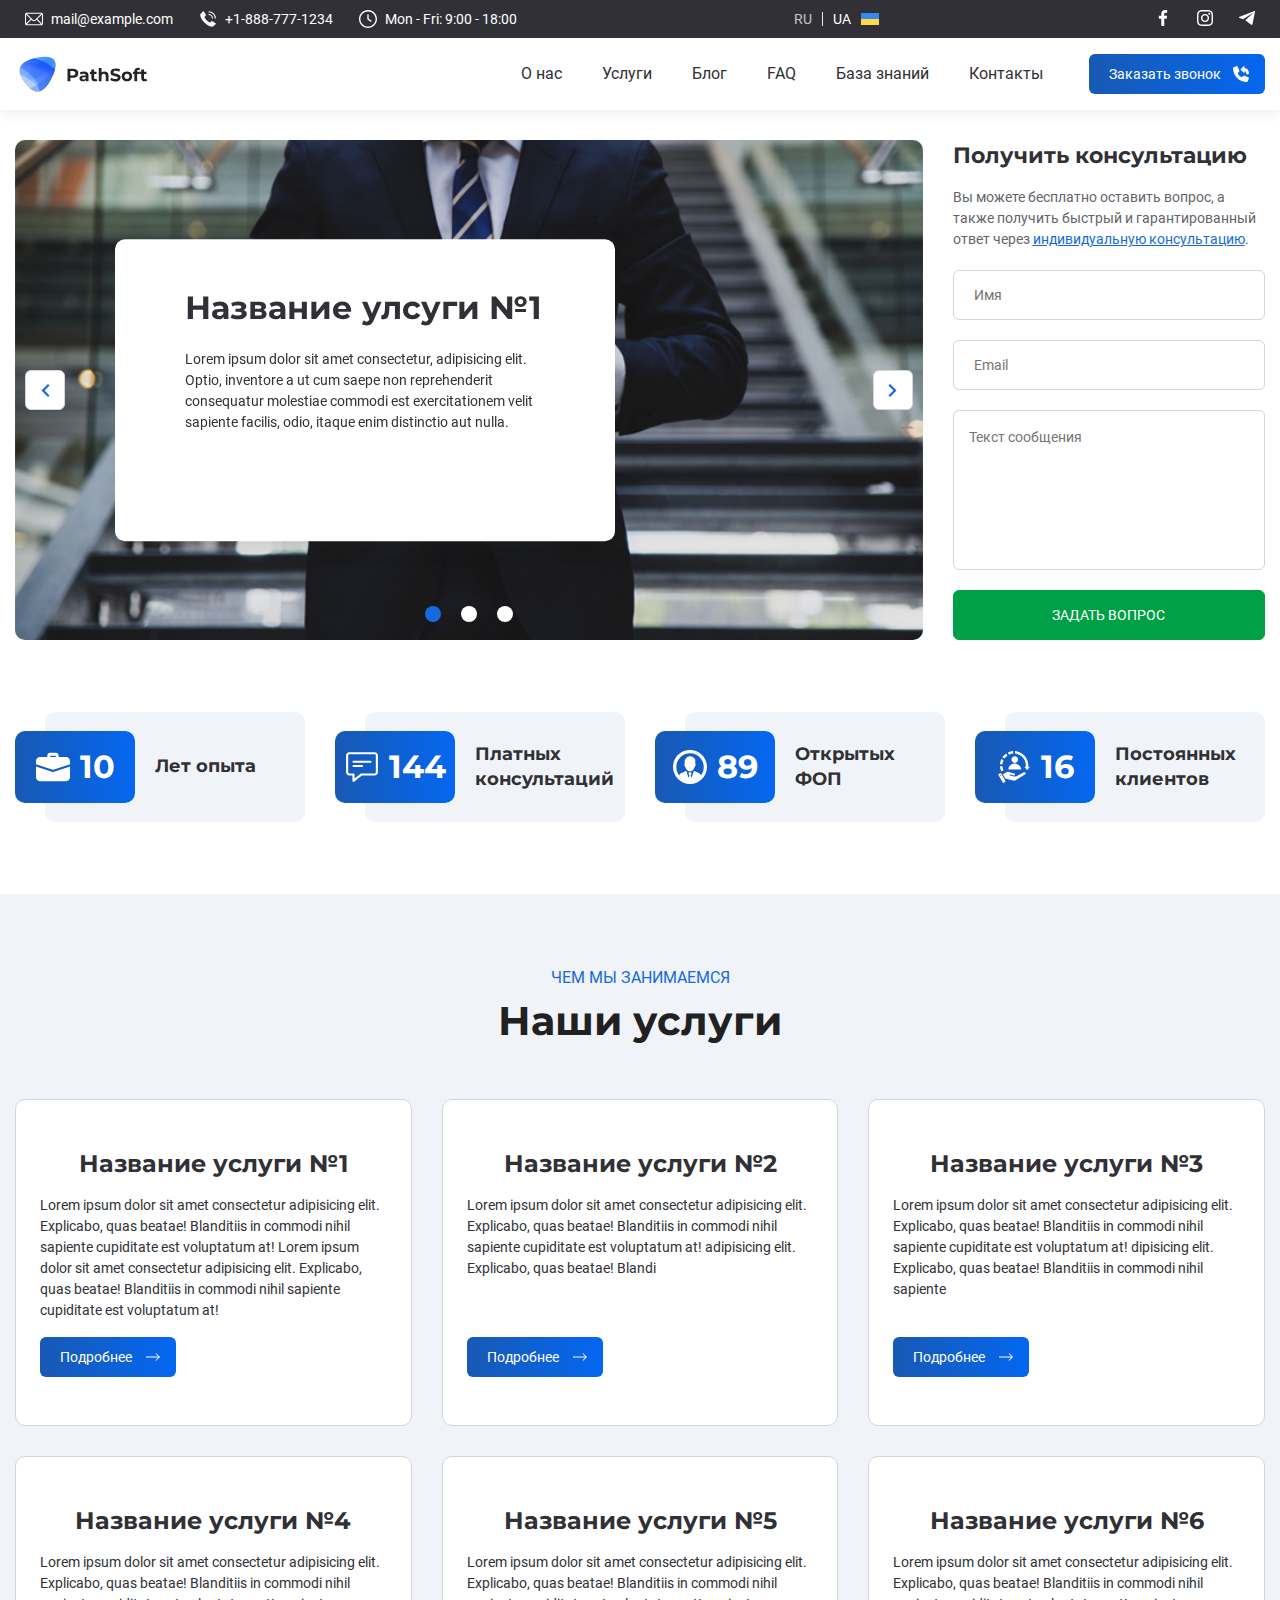
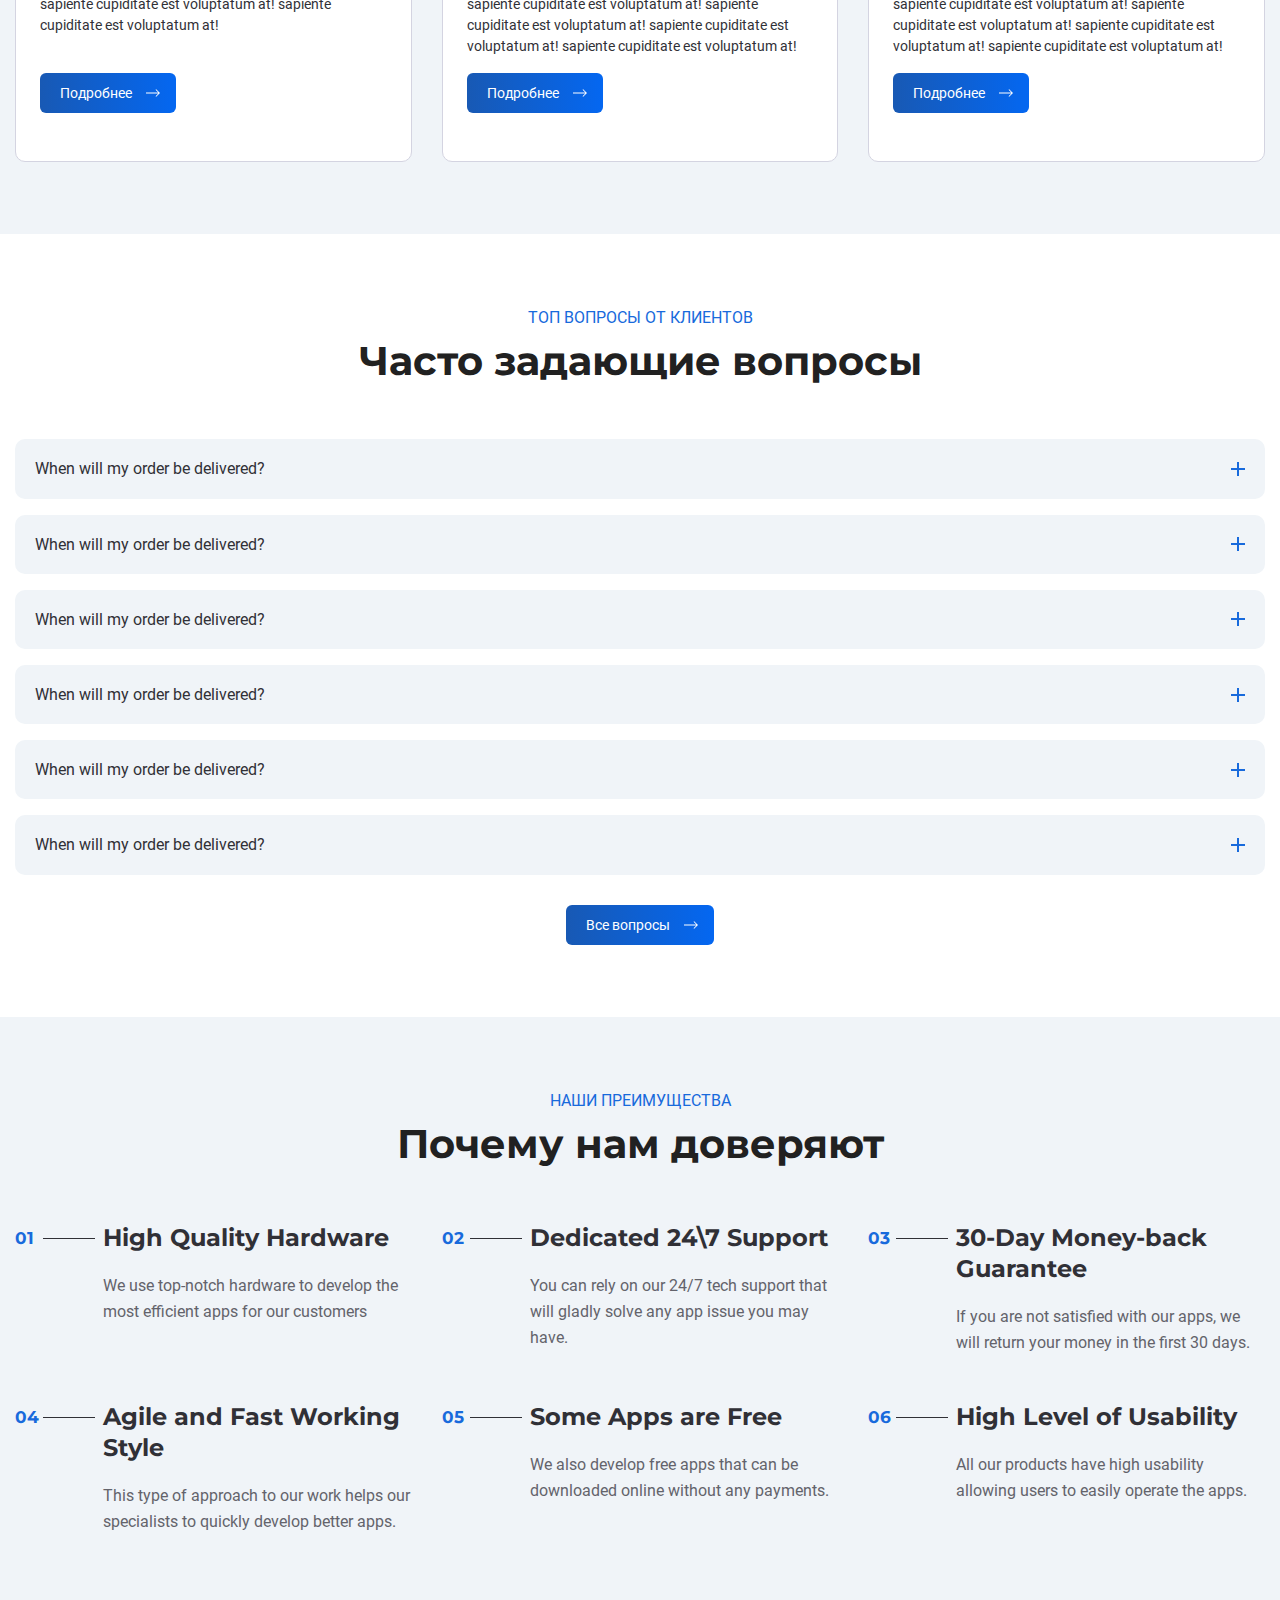
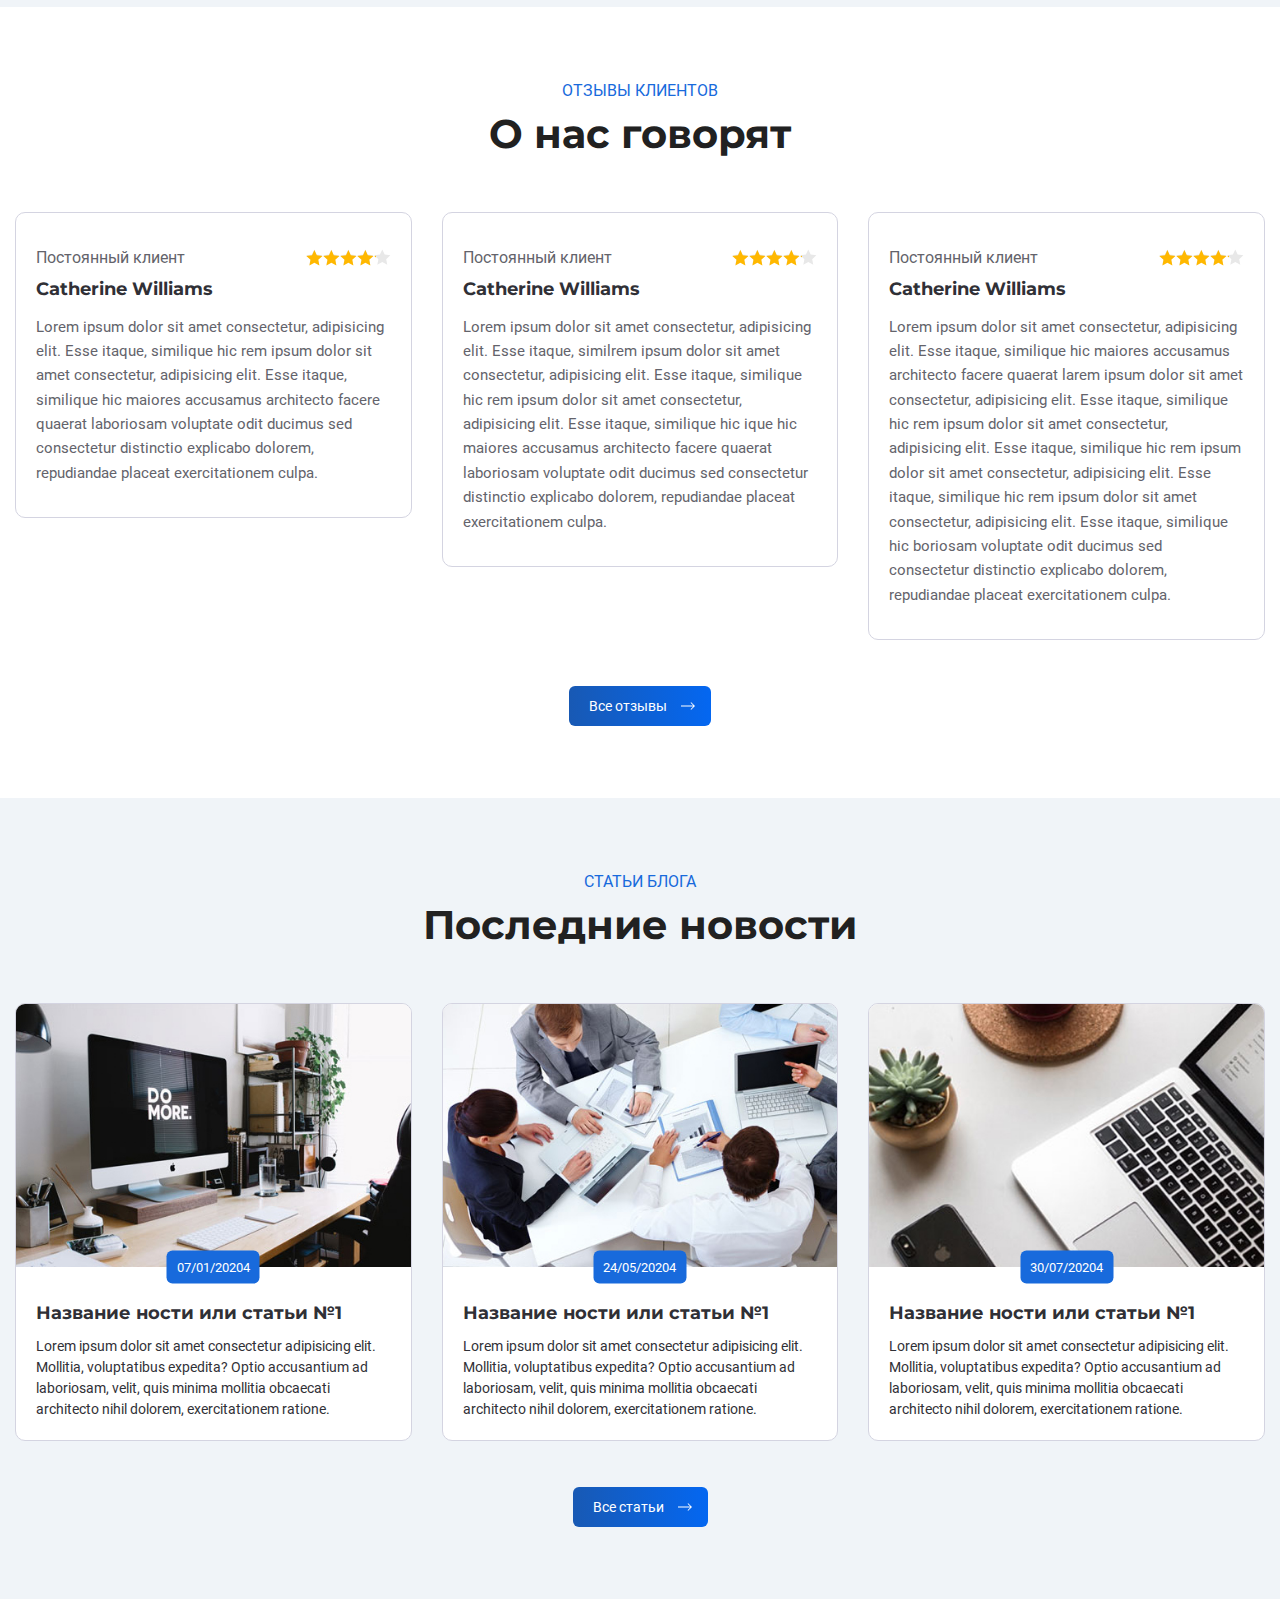
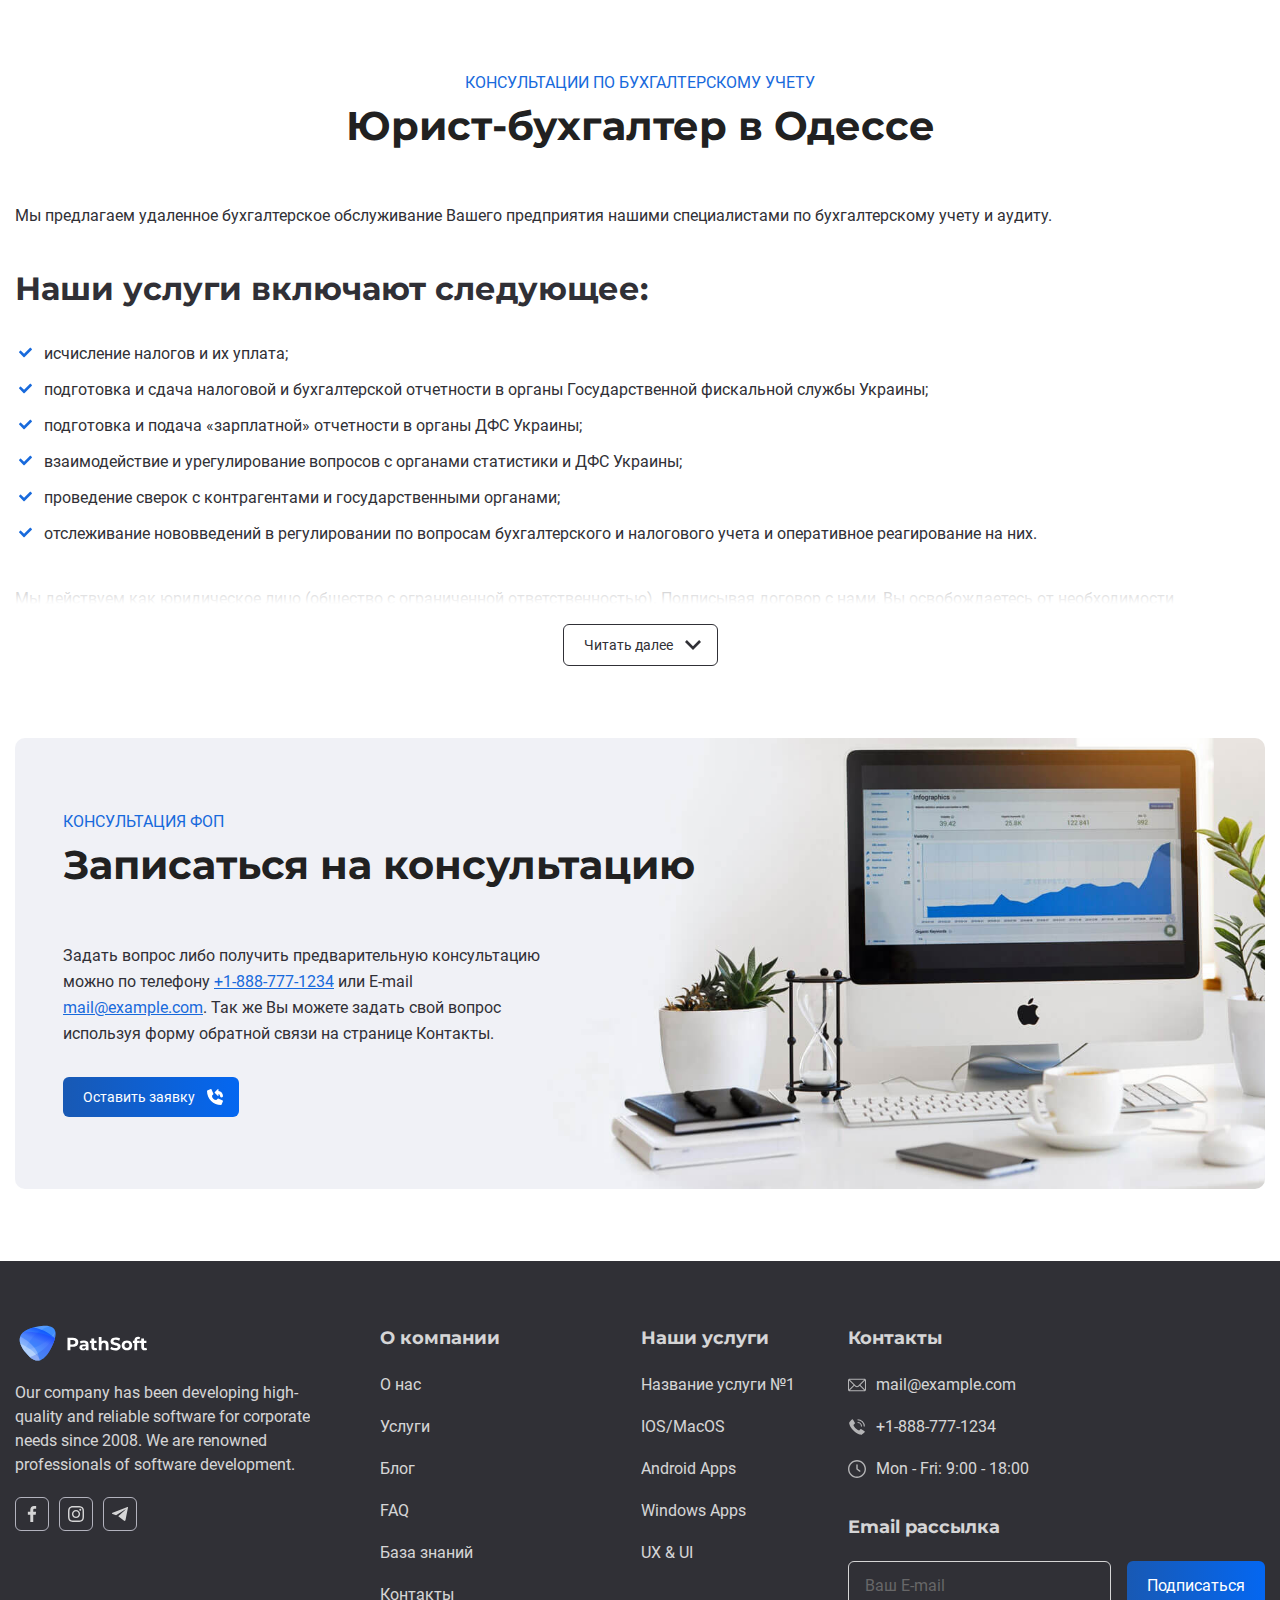
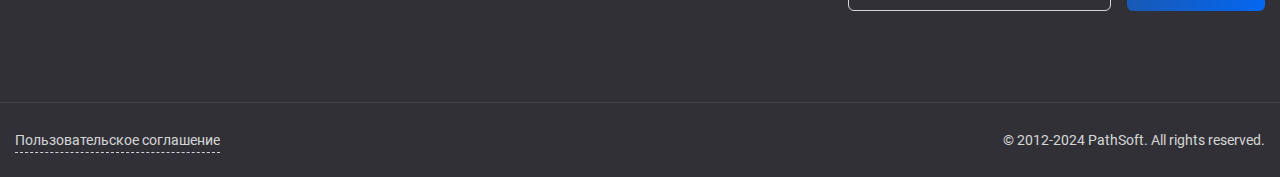
==== commit 71cc0c49: "switcher languages" ====
--- a/index.html
+++ b/index.html
@@ -50,6 +50,21 @@
                             </ul>
                         </address>
 
+                        <!-- language -->
+                        <ul class="languages">
+                            <li class="languages__item active">
+                                <span class="languages__link">RU</span>
+                            </li>
+                            <li class="languages__item">
+                                <a class="languages__link" href="#">
+                                    UA
+                                    <svg class="languages__icon" width="18" height="18">
+                                        <use href="./assets/svg/icons.svg#icon-ukraine"></use>
+                                    </svg>
+                                </a>
+                            </li>
+                        </ul>
+
                         <!-- socials -->
                         <ul class="header__socials socials">
                             <li class="socials__item">
@@ -114,6 +129,22 @@
                             </li>
                             <li class="menu__item">
                                 <a class="menu__link" href="#"> Контакты </a>
+                            </li>
+                            <li class="menu__item mob-languages">
+                                <!-- language -->
+                                <ul class="languages">
+                                    <li class="languages__item active">
+                                        <span class="languages__link">RU</span>
+                                    </li>
+                                    <li class="languages__item">
+                                        <a class="languages__link" href="#">
+                                            UA
+                                            <svg class="languages__icon" width="18" height="18">
+                                                <use href="./assets/svg/icons.svg#icon-ukraine"></use>
+                                            </svg>
+                                        </a>
+                                    </li>
+                                </ul>
                             </li>
                             <li class="menu__item mob-contacts">
                                 <!-- address -->
@@ -190,7 +221,6 @@
             </header>
 
             <main class="main page">
-
                 <section class="page__intro intro section">
                     <div class="intro__container container">
                         <div class="intro__wrap">
@@ -278,15 +308,14 @@
                             <h3 class="intro__title">Получить консультацию</h3>
                             <form class="intro__form" action="">
                                 <p class="intro__text">
-                                    Вы можете бесплатно оставить вопрос, а также получить быстрый и гарантированный ответ через <span class="intro__link" data-fancybox data-src="#modal-callback">индивидуальную консультацию</span>.
+                                    Вы можете бесплатно оставить вопрос, а также получить быстрый и гарантированный ответ через
+                                    <span class="intro__link" data-fancybox data-src="#modal-callback">индивидуальную консультацию</span>.
                                 </p>
                                 <input class="input" type="text" placeholder="Имя" />
                                 <input class="input" type="text" placeholder="Email" />
                                 <textarea class="input" name="" id="" placeholder="Текст сообщения"></textarea>
 
-                                <button type="submit" class="btn btn-green btn-no-icon intro__btn">
-                                    Задать вопрос
-                                </button>
+                                <button type="submit" class="btn btn-green btn-no-icon intro__btn">Задать вопрос</button>
                             </form>
                         </div>
                     </div>
@@ -776,7 +805,9 @@
                             <p class="section-subtitle text-left">Консультация ФОП</p>
                             <h2 class="section-title text-left">Записаться на консультацию</h2>
                             <p class="order__text mb30">
-                                Задать вопрос либо получить предварительную консультацию можно по телефону <a class="order__link" href="#">+1-888-777-1234</a> или E-mail <a class="order__link" href="#">mail@example.com</a>. Так же Вы можете задать свой вопрос используя форму обратной связи на странице <a href="#">Контакты</a>.
+                                Задать вопрос либо получить предварительную консультацию можно по телефону
+                                <a class="order__link" href="#">+1-888-777-1234</a> или E-mail <a class="order__link" href="#">mail@example.com</a>.
+                                Так же Вы можете задать свой вопрос используя форму обратной связи на странице <a href="#">Контакты</a>.
                             </p>
                             <button class="btn" type="button" data-fancybox data-src="#modal-callback">
                                 Оставить заявку
@@ -941,14 +972,7 @@
                             <span class="modal__label-title">Имя</span>
                         </label>
                         <div class="modal__input-wrap">
-                            <input
-                                class="modal__input has-icon"
-                                type="text"
-                                id="callback__user-name"
-                                name="user-name"
-                                placeholder="Name"
-                                required
-                            />
+                            <input class="modal__input has-icon" type="text" id="callback__user-name" name="user-name" placeholder="Name" required />
                             <svg class="modal__input-icon" width="16" height="16">
                                 <use href="./assets/svg/icons.svg#icon-person"></use>
                             </svg>
--- a/assets/css/app.css
+++ b/assets/css/app.css
@@ -1 +1 @@
-.m0{margin:0}.mt0{margin-top:0px}.mt1{margin-top:1px}.mt2{margin-top:2px}.mt3{margin-top:3px}.mt4{margin-top:4px}.mt5{margin-top:5px}.mt6{margin-top:6px}.mt7{margin-top:7px}.mt8{margin-top:8px}.mt9{margin-top:9px}.mt10{margin-top:10px}.mt11{margin-top:11px}.mt12{margin-top:12px}.mt13{margin-top:13px}.mt14{margin-top:14px}.mt15{margin-top:15px}.mt16{margin-top:16px}.mt17{margin-top:17px}.mt18{margin-top:18px}.mt19{margin-top:19px}.mt20{margin-top:20px}.mt21{margin-top:21px}.mt22{margin-top:22px}.mt23{margin-top:23px}.mt24{margin-top:24px}.mt25{margin-top:25px}.mt26{margin-top:26px}.mt27{margin-top:27px}.mt28{margin-top:28px}.mt29{margin-top:29px}.mt30{margin-top:30px}.mt31{margin-top:31px}.mt32{margin-top:32px}.mt33{margin-top:33px}.mt34{margin-top:34px}.mt35{margin-top:35px}.mt36{margin-top:36px}.mt37{margin-top:37px}.mt38{margin-top:38px}.mt39{margin-top:39px}.mt40{margin-top:40px}.mt41{margin-top:41px}.mt42{margin-top:42px}.mt43{margin-top:43px}.mt44{margin-top:44px}.mt45{margin-top:45px}.mt46{margin-top:46px}.mt47{margin-top:47px}.mt48{margin-top:48px}.mt49{margin-top:49px}.mt50{margin-top:50px}.mt51{margin-top:51px}.mt52{margin-top:52px}.mt53{margin-top:53px}.mt54{margin-top:54px}.mt55{margin-top:55px}.mt56{margin-top:56px}.mt57{margin-top:57px}.mt58{margin-top:58px}.mt59{margin-top:59px}.mt60{margin-top:60px}.mt61{margin-top:61px}.mt62{margin-top:62px}.mt63{margin-top:63px}.mt64{margin-top:64px}.mt65{margin-top:65px}.mt66{margin-top:66px}.mt67{margin-top:67px}.mt68{margin-top:68px}.mt69{margin-top:69px}.mt70{margin-top:70px}.mt71{margin-top:71px}.mt72{margin-top:72px}.mt73{margin-top:73px}.mt74{margin-top:74px}.mt75{margin-top:75px}.mt76{margin-top:76px}.mt77{margin-top:77px}.mt78{margin-top:78px}.mt79{margin-top:79px}.mt80{margin-top:80px}.mt81{margin-top:81px}.mt82{margin-top:82px}.mt83{margin-top:83px}.mt84{margin-top:84px}.mt85{margin-top:85px}.mt86{margin-top:86px}.mt87{margin-top:87px}.mt88{margin-top:88px}.mt89{margin-top:89px}.mt90{margin-top:90px}.mt91{margin-top:91px}.mt92{margin-top:92px}.mt93{margin-top:93px}.mt94{margin-top:94px}.mt95{margin-top:95px}.mt96{margin-top:96px}.mt97{margin-top:97px}.mt98{margin-top:98px}.mt99{margin-top:99px}.mt100{margin-top:100px}.mb0{margin-bottom:0px}.mb1{margin-bottom:1px}.mb2{margin-bottom:2px}.mb3{margin-bottom:3px}.mb4{margin-bottom:4px}.mb5{margin-bottom:5px}.mb6{margin-bottom:6px}.mb7{margin-bottom:7px}.mb8{margin-bottom:8px}.mb9{margin-bottom:9px}.mb10{margin-bottom:10px}.mb11{margin-bottom:11px}.mb12{margin-bottom:12px}.mb13{margin-bottom:13px}.mb14{margin-bottom:14px}.mb15{margin-bottom:15px}.mb16{margin-bottom:16px}.mb17{margin-bottom:17px}.mb18{margin-bottom:18px}.mb19{margin-bottom:19px}.mb20{margin-bottom:20px}.mb21{margin-bottom:21px}.mb22{margin-bottom:22px}.mb23{margin-bottom:23px}.mb24{margin-bottom:24px}.mb25{margin-bottom:25px}.mb26{margin-bottom:26px}.mb27{margin-bottom:27px}.mb28{margin-bottom:28px}.mb29{margin-bottom:29px}.mb30{margin-bottom:30px}.mb31{margin-bottom:31px}.mb32{margin-bottom:32px}.mb33{margin-bottom:33px}.mb34{margin-bottom:34px}.mb35{margin-bottom:35px}.mb36{margin-bottom:36px}.mb37{margin-bottom:37px}.mb38{margin-bottom:38px}.mb39{margin-bottom:39px}.mb40{margin-bottom:40px}.mb41{margin-bottom:41px}.mb42{margin-bottom:42px}.mb43{margin-bottom:43px}.mb44{margin-bottom:44px}.mb45{margin-bottom:45px}.mb46{margin-bottom:46px}.mb47{margin-bottom:47px}.mb48{margin-bottom:48px}.mb49{margin-bottom:49px}.mb50{margin-bottom:50px}.mb51{margin-bottom:51px}.mb52{margin-bottom:52px}.mb53{margin-bottom:53px}.mb54{margin-bottom:54px}.mb55{margin-bottom:55px}.mb56{margin-bottom:56px}.mb57{margin-bottom:57px}.mb58{margin-bottom:58px}.mb59{margin-bottom:59px}.mb60{margin-bottom:60px}.mb61{margin-bottom:61px}.mb62{margin-bottom:62px}.mb63{margin-bottom:63px}.mb64{margin-bottom:64px}.mb65{margin-bottom:65px}.mb66{margin-bottom:66px}.mb67{margin-bottom:67px}.mb68{margin-bottom:68px}.mb69{margin-bottom:69px}.mb70{margin-bottom:70px}.mb71{margin-bottom:71px}.mb72{margin-bottom:72px}.mb73{margin-bottom:73px}.mb74{margin-bottom:74px}.mb75{margin-bottom:75px}.mb76{margin-bottom:76px}.mb77{margin-bottom:77px}.mb78{margin-bottom:78px}.mb79{margin-bottom:79px}.mb80{margin-bottom:80px}.mb81{margin-bottom:81px}.mb82{margin-bottom:82px}.mb83{margin-bottom:83px}.mb84{margin-bottom:84px}.mb85{margin-bottom:85px}.mb86{margin-bottom:86px}.mb87{margin-bottom:87px}.mb88{margin-bottom:88px}.mb89{margin-bottom:89px}.mb90{margin-bottom:90px}.mb91{margin-bottom:91px}.mb92{margin-bottom:92px}.mb93{margin-bottom:93px}.mb94{margin-bottom:94px}.mb95{margin-bottom:95px}.mb96{margin-bottom:96px}.mb97{margin-bottom:97px}.mb98{margin-bottom:98px}.mb99{margin-bottom:99px}.mb100{margin-bottom:100px}.ml0{margin-left:0px}.ml1{margin-left:1px}.ml2{margin-left:2px}.ml3{margin-left:3px}.ml4{margin-left:4px}.ml5{margin-left:5px}.ml6{margin-left:6px}.ml7{margin-left:7px}.ml8{margin-left:8px}.ml9{margin-left:9px}.ml10{margin-left:10px}.ml11{margin-left:11px}.ml12{margin-left:12px}.ml13{margin-left:13px}.ml14{margin-left:14px}.ml15{margin-left:15px}.ml16{margin-left:16px}.ml17{margin-left:17px}.ml18{margin-left:18px}.ml19{margin-left:19px}.ml20{margin-left:20px}.ml21{margin-left:21px}.ml22{margin-left:22px}.ml23{margin-left:23px}.ml24{margin-left:24px}.ml25{margin-left:25px}.ml26{margin-left:26px}.ml27{margin-left:27px}.ml28{margin-left:28px}.ml29{margin-left:29px}.ml30{margin-left:30px}.ml31{margin-left:31px}.ml32{margin-left:32px}.ml33{margin-left:33px}.ml34{margin-left:34px}.ml35{margin-left:35px}.ml36{margin-left:36px}.ml37{margin-left:37px}.ml38{margin-left:38px}.ml39{margin-left:39px}.ml40{margin-left:40px}.ml41{margin-left:41px}.ml42{margin-left:42px}.ml43{margin-left:43px}.ml44{margin-left:44px}.ml45{margin-left:45px}.ml46{margin-left:46px}.ml47{margin-left:47px}.ml48{margin-left:48px}.ml49{margin-left:49px}.ml50{margin-left:50px}.ml51{margin-left:51px}.ml52{margin-left:52px}.ml53{margin-left:53px}.ml54{margin-left:54px}.ml55{margin-left:55px}.ml56{margin-left:56px}.ml57{margin-left:57px}.ml58{margin-left:58px}.ml59{margin-left:59px}.ml60{margin-left:60px}.ml61{margin-left:61px}.ml62{margin-left:62px}.ml63{margin-left:63px}.ml64{margin-left:64px}.ml65{margin-left:65px}.ml66{margin-left:66px}.ml67{margin-left:67px}.ml68{margin-left:68px}.ml69{margin-left:69px}.ml70{margin-left:70px}.ml71{margin-left:71px}.ml72{margin-left:72px}.ml73{margin-left:73px}.ml74{margin-left:74px}.ml75{margin-left:75px}.ml76{margin-left:76px}.ml77{margin-left:77px}.ml78{margin-left:78px}.ml79{margin-left:79px}.ml80{margin-left:80px}.ml81{margin-left:81px}.ml82{margin-left:82px}.ml83{margin-left:83px}.ml84{margin-left:84px}.ml85{margin-left:85px}.ml86{margin-left:86px}.ml87{margin-left:87px}.ml88{margin-left:88px}.ml89{margin-left:89px}.ml90{margin-left:90px}.ml91{margin-left:91px}.ml92{margin-left:92px}.ml93{margin-left:93px}.ml94{margin-left:94px}.ml95{margin-left:95px}.ml96{margin-left:96px}.ml97{margin-left:97px}.ml98{margin-left:98px}.ml99{margin-left:99px}.ml100{margin-left:100px}.mr0{margin-right:0px}.mr1{margin-right:1px}.mr2{margin-right:2px}.mr3{margin-right:3px}.mr4{margin-right:4px}.mr5{margin-right:5px}.mr6{margin-right:6px}.mr7{margin-right:7px}.mr8{margin-right:8px}.mr9{margin-right:9px}.mr10{margin-right:10px}.mr11{margin-right:11px}.mr12{margin-right:12px}.mr13{margin-right:13px}.mr14{margin-right:14px}.mr15{margin-right:15px}.mr16{margin-right:16px}.mr17{margin-right:17px}.mr18{margin-right:18px}.mr19{margin-right:19px}.mr20{margin-right:20px}.mr21{margin-right:21px}.mr22{margin-right:22px}.mr23{margin-right:23px}.mr24{margin-right:24px}.mr25{margin-right:25px}.mr26{margin-right:26px}.mr27{margin-right:27px}.mr28{margin-right:28px}.mr29{margin-right:29px}.mr30{margin-right:30px}.mr31{margin-right:31px}.mr32{margin-right:32px}.mr33{margin-right:33px}.mr34{margin-right:34px}.mr35{margin-right:35px}.mr36{margin-right:36px}.mr37{margin-right:37px}.mr38{margin-right:38px}.mr39{margin-right:39px}.mr40{margin-right:40px}.mr41{margin-right:41px}.mr42{margin-right:42px}.mr43{margin-right:43px}.mr44{margin-right:44px}.mr45{margin-right:45px}.mr46{margin-right:46px}.mr47{margin-right:47px}.mr48{margin-right:48px}.mr49{margin-right:49px}.mr50{margin-right:50px}.mr51{margin-right:51px}.mr52{margin-right:52px}.mr53{margin-right:53px}.mr54{margin-right:54px}.mr55{margin-right:55px}.mr56{margin-right:56px}.mr57{margin-right:57px}.mr58{margin-right:58px}.mr59{margin-right:59px}.mr60{margin-right:60px}.mr61{margin-right:61px}.mr62{margin-right:62px}.mr63{margin-right:63px}.mr64{margin-right:64px}.mr65{margin-right:65px}.mr66{margin-right:66px}.mr67{margin-right:67px}.mr68{margin-right:68px}.mr69{margin-right:69px}.mr70{margin-right:70px}.mr71{margin-right:71px}.mr72{margin-right:72px}.mr73{margin-right:73px}.mr74{margin-right:74px}.mr75{margin-right:75px}.mr76{margin-right:76px}.mr77{margin-right:77px}.mr78{margin-right:78px}.mr79{margin-right:79px}.mr80{margin-right:80px}.mr81{margin-right:81px}.mr82{margin-right:82px}.mr83{margin-right:83px}.mr84{margin-right:84px}.mr85{margin-right:85px}.mr86{margin-right:86px}.mr87{margin-right:87px}.mr88{margin-right:88px}.mr89{margin-right:89px}.mr90{margin-right:90px}.mr91{margin-right:91px}.mr92{margin-right:92px}.mr93{margin-right:93px}.mr94{margin-right:94px}.mr95{margin-right:95px}.mr96{margin-right:96px}.mr97{margin-right:97px}.mr98{margin-right:98px}.mr99{margin-right:99px}.mr100{margin-right:100px}.pt0{padding-top:0px}.pt1{padding-top:1px}.pt2{padding-top:2px}.pt3{padding-top:3px}.pt4{padding-top:4px}.pt5{padding-top:5px}.pt6{padding-top:6px}.pt7{padding-top:7px}.pt8{padding-top:8px}.pt9{padding-top:9px}.pt10{padding-top:10px}.pt11{padding-top:11px}.pt12{padding-top:12px}.pt13{padding-top:13px}.pt14{padding-top:14px}.pt15{padding-top:15px}.pt16{padding-top:16px}.pt17{padding-top:17px}.pt18{padding-top:18px}.pt19{padding-top:19px}.pt20{padding-top:20px}.pt21{padding-top:21px}.pt22{padding-top:22px}.pt23{padding-top:23px}.pt24{padding-top:24px}.pt25{padding-top:25px}.pt26{padding-top:26px}.pt27{padding-top:27px}.pt28{padding-top:28px}.pt29{padding-top:29px}.pt30{padding-top:30px}.pt31{padding-top:31px}.pt32{padding-top:32px}.pt33{padding-top:33px}.pt34{padding-top:34px}.pt35{padding-top:35px}.pt36{padding-top:36px}.pt37{padding-top:37px}.pt38{padding-top:38px}.pt39{padding-top:39px}.pt40{padding-top:40px}.pt41{padding-top:41px}.pt42{padding-top:42px}.pt43{padding-top:43px}.pt44{padding-top:44px}.pt45{padding-top:45px}.pt46{padding-top:46px}.pt47{padding-top:47px}.pt48{padding-top:48px}.pt49{padding-top:49px}.pt50{padding-top:50px}.pt51{padding-top:51px}.pt52{padding-top:52px}.pt53{padding-top:53px}.pt54{padding-top:54px}.pt55{padding-top:55px}.pt56{padding-top:56px}.pt57{padding-top:57px}.pt58{padding-top:58px}.pt59{padding-top:59px}.pt60{padding-top:60px}.pt61{padding-top:61px}.pt62{padding-top:62px}.pt63{padding-top:63px}.pt64{padding-top:64px}.pt65{padding-top:65px}.pt66{padding-top:66px}.pt67{padding-top:67px}.pt68{padding-top:68px}.pt69{padding-top:69px}.pt70{padding-top:70px}.pt71{padding-top:71px}.pt72{padding-top:72px}.pt73{padding-top:73px}.pt74{padding-top:74px}.pt75{padding-top:75px}.pt76{padding-top:76px}.pt77{padding-top:77px}.pt78{padding-top:78px}.pt79{padding-top:79px}.pt80{padding-top:80px}.pt81{padding-top:81px}.pt82{padding-top:82px}.pt83{padding-top:83px}.pt84{padding-top:84px}.pt85{padding-top:85px}.pt86{padding-top:86px}.pt87{padding-top:87px}.pt88{padding-top:88px}.pt89{padding-top:89px}.pt90{padding-top:90px}.pt91{padding-top:91px}.pt92{padding-top:92px}.pt93{padding-top:93px}.pt94{padding-top:94px}.pt95{padding-top:95px}.pt96{padding-top:96px}.pt97{padding-top:97px}.pt98{padding-top:98px}.pt99{padding-top:99px}.pt100{padding-top:100px}.pb0{padding-bottom:0px}.pb1{padding-bottom:1px}.pb2{padding-bottom:2px}.pb3{padding-bottom:3px}.pb4{padding-bottom:4px}.pb5{padding-bottom:5px}.pb6{padding-bottom:6px}.pb7{padding-bottom:7px}.pb8{padding-bottom:8px}.pb9{padding-bottom:9px}.pb10{padding-bottom:10px}.pb11{padding-bottom:11px}.pb12{padding-bottom:12px}.pb13{padding-bottom:13px}.pb14{padding-bottom:14px}.pb15{padding-bottom:15px}.pb16{padding-bottom:16px}.pb17{padding-bottom:17px}.pb18{padding-bottom:18px}.pb19{padding-bottom:19px}.pb20{padding-bottom:20px}.pb21{padding-bottom:21px}.pb22{padding-bottom:22px}.pb23{padding-bottom:23px}.pb24{padding-bottom:24px}.pb25{padding-bottom:25px}.pb26{padding-bottom:26px}.pb27{padding-bottom:27px}.pb28{padding-bottom:28px}.pb29{padding-bottom:29px}.pb30{padding-bottom:30px}.pb31{padding-bottom:31px}.pb32{padding-bottom:32px}.pb33{padding-bottom:33px}.pb34{padding-bottom:34px}.pb35{padding-bottom:35px}.pb36{padding-bottom:36px}.pb37{padding-bottom:37px}.pb38{padding-bottom:38px}.pb39{padding-bottom:39px}.pb40{padding-bottom:40px}.pb41{padding-bottom:41px}.pb42{padding-bottom:42px}.pb43{padding-bottom:43px}.pb44{padding-bottom:44px}.pb45{padding-bottom:45px}.pb46{padding-bottom:46px}.pb47{padding-bottom:47px}.pb48{padding-bottom:48px}.pb49{padding-bottom:49px}.pb50{padding-bottom:50px}.pb51{padding-bottom:51px}.pb52{padding-bottom:52px}.pb53{padding-bottom:53px}.pb54{padding-bottom:54px}.pb55{padding-bottom:55px}.pb56{padding-bottom:56px}.pb57{padding-bottom:57px}.pb58{padding-bottom:58px}.pb59{padding-bottom:59px}.pb60{padding-bottom:60px}.pb61{padding-bottom:61px}.pb62{padding-bottom:62px}.pb63{padding-bottom:63px}.pb64{padding-bottom:64px}.pb65{padding-bottom:65px}.pb66{padding-bottom:66px}.pb67{padding-bottom:67px}.pb68{padding-bottom:68px}.pb69{padding-bottom:69px}.pb70{padding-bottom:70px}.pb71{padding-bottom:71px}.pb72{padding-bottom:72px}.pb73{padding-bottom:73px}.pb74{padding-bottom:74px}.pb75{padding-bottom:75px}.pb76{padding-bottom:76px}.pb77{padding-bottom:77px}.pb78{padding-bottom:78px}.pb79{padding-bottom:79px}.pb80{padding-bottom:80px}.pb81{padding-bottom:81px}.pb82{padding-bottom:82px}.pb83{padding-bottom:83px}.pb84{padding-bottom:84px}.pb85{padding-bottom:85px}.pb86{padding-bottom:86px}.pb87{padding-bottom:87px}.pb88{padding-bottom:88px}.pb89{padding-bottom:89px}.pb90{padding-bottom:90px}.pb91{padding-bottom:91px}.pb92{padding-bottom:92px}.pb93{padding-bottom:93px}.pb94{padding-bottom:94px}.pb95{padding-bottom:95px}.pb96{padding-bottom:96px}.pb97{padding-bottom:97px}.pb98{padding-bottom:98px}.pb99{padding-bottom:99px}.pb100{padding-bottom:100px}.pl0{padding-left:0px}.pl1{padding-left:1px}.pl2{padding-left:2px}.pl3{padding-left:3px}.pl4{padding-left:4px}.pl5{padding-left:5px}.pl6{padding-left:6px}.pl7{padding-left:7px}.pl8{padding-left:8px}.pl9{padding-left:9px}.pl10{padding-left:10px}.pl11{padding-left:11px}.pl12{padding-left:12px}.pl13{padding-left:13px}.pl14{padding-left:14px}.pl15{padding-left:15px}.pl16{padding-left:16px}.pl17{padding-left:17px}.pl18{padding-left:18px}.pl19{padding-left:19px}.pl20{padding-left:20px}.pl21{padding-left:21px}.pl22{padding-left:22px}.pl23{padding-left:23px}.pl24{padding-left:24px}.pl25{padding-left:25px}.pl26{padding-left:26px}.pl27{padding-left:27px}.pl28{padding-left:28px}.pl29{padding-left:29px}.pl30{padding-left:30px}.pl31{padding-left:31px}.pl32{padding-left:32px}.pl33{padding-left:33px}.pl34{padding-left:34px}.pl35{padding-left:35px}.pl36{padding-left:36px}.pl37{padding-left:37px}.pl38{padding-left:38px}.pl39{padding-left:39px}.pl40{padding-left:40px}.pl41{padding-left:41px}.pl42{padding-left:42px}.pl43{padding-left:43px}.pl44{padding-left:44px}.pl45{padding-left:45px}.pl46{padding-left:46px}.pl47{padding-left:47px}.pl48{padding-left:48px}.pl49{padding-left:49px}.pl50{padding-left:50px}.pl51{padding-left:51px}.pl52{padding-left:52px}.pl53{padding-left:53px}.pl54{padding-left:54px}.pl55{padding-left:55px}.pl56{padding-left:56px}.pl57{padding-left:57px}.pl58{padding-left:58px}.pl59{padding-left:59px}.pl60{padding-left:60px}.pl61{padding-left:61px}.pl62{padding-left:62px}.pl63{padding-left:63px}.pl64{padding-left:64px}.pl65{padding-left:65px}.pl66{padding-left:66px}.pl67{padding-left:67px}.pl68{padding-left:68px}.pl69{padding-left:69px}.pl70{padding-left:70px}.pl71{padding-left:71px}.pl72{padding-left:72px}.pl73{padding-left:73px}.pl74{padding-left:74px}.pl75{padding-left:75px}.pl76{padding-left:76px}.pl77{padding-left:77px}.pl78{padding-left:78px}.pl79{padding-left:79px}.pl80{padding-left:80px}.pl81{padding-left:81px}.pl82{padding-left:82px}.pl83{padding-left:83px}.pl84{padding-left:84px}.pl85{padding-left:85px}.pl86{padding-left:86px}.pl87{padding-left:87px}.pl88{padding-left:88px}.pl89{padding-left:89px}.pl90{padding-left:90px}.pl91{padding-left:91px}.pl92{padding-left:92px}.pl93{padding-left:93px}.pl94{padding-left:94px}.pl95{padding-left:95px}.pl96{padding-left:96px}.pl97{padding-left:97px}.pl98{padding-left:98px}.pl99{padding-left:99px}.pl100{padding-left:100px}.pr0{padding-right:0px}.pr1{padding-right:1px}.pr2{padding-right:2px}.pr3{padding-right:3px}.pr4{padding-right:4px}.pr5{padding-right:5px}.pr6{padding-right:6px}.pr7{padding-right:7px}.pr8{padding-right:8px}.pr9{padding-right:9px}.pr10{padding-right:10px}.pr11{padding-right:11px}.pr12{padding-right:12px}.pr13{padding-right:13px}.pr14{padding-right:14px}.pr15{padding-right:15px}.pr16{padding-right:16px}.pr17{padding-right:17px}.pr18{padding-right:18px}.pr19{padding-right:19px}.pr20{padding-right:20px}.pr21{padding-right:21px}.pr22{padding-right:22px}.pr23{padding-right:23px}.pr24{padding-right:24px}.pr25{padding-right:25px}.pr26{padding-right:26px}.pr27{padding-right:27px}.pr28{padding-right:28px}.pr29{padding-right:29px}.pr30{padding-right:30px}.pr31{padding-right:31px}.pr32{padding-right:32px}.pr33{padding-right:33px}.pr34{padding-right:34px}.pr35{padding-right:35px}.pr36{padding-right:36px}.pr37{padding-right:37px}.pr38{padding-right:38px}.pr39{padding-right:39px}.pr40{padding-right:40px}.pr41{padding-right:41px}.pr42{padding-right:42px}.pr43{padding-right:43px}.pr44{padding-right:44px}.pr45{padding-right:45px}.pr46{padding-right:46px}.pr47{padding-right:47px}.pr48{padding-right:48px}.pr49{padding-right:49px}.pr50{padding-right:50px}.pr51{padding-right:51px}.pr52{padding-right:52px}.pr53{padding-right:53px}.pr54{padding-right:54px}.pr55{padding-right:55px}.pr56{padding-right:56px}.pr57{padding-right:57px}.pr58{padding-right:58px}.pr59{padding-right:59px}.pr60{padding-right:60px}.pr61{padding-right:61px}.pr62{padding-right:62px}.pr63{padding-right:63px}.pr64{padding-right:64px}.pr65{padding-right:65px}.pr66{padding-right:66px}.pr67{padding-right:67px}.pr68{padding-right:68px}.pr69{padding-right:69px}.pr70{padding-right:70px}.pr71{padding-right:71px}.pr72{padding-right:72px}.pr73{padding-right:73px}.pr74{padding-right:74px}.pr75{padding-right:75px}.pr76{padding-right:76px}.pr77{padding-right:77px}.pr78{padding-right:78px}.pr79{padding-right:79px}.pr80{padding-right:80px}.pr81{padding-right:81px}.pr82{padding-right:82px}.pr83{padding-right:83px}.pr84{padding-right:84px}.pr85{padding-right:85px}.pr86{padding-right:86px}.pr87{padding-right:87px}.pr88{padding-right:88px}.pr89{padding-right:89px}.pr90{padding-right:90px}.pr91{padding-right:91px}.pr92{padding-right:92px}.pr93{padding-right:93px}.pr94{padding-right:94px}.pr95{padding-right:95px}.pr96{padding-right:96px}.pr97{padding-right:97px}.pr98{padding-right:98px}.pr99{padding-right:99px}.pr100{padding-right:100px}.w1{width:1px}.w2{width:2px}.w3{width:3px}.w4{width:4px}.w5{width:5px}.w6{width:6px}.w7{width:7px}.w8{width:8px}.w9{width:9px}.w10{width:10px}.w11{width:11px}.w12{width:12px}.w13{width:13px}.w14{width:14px}.w15{width:15px}.w16{width:16px}.w17{width:17px}.w18{width:18px}.w19{width:19px}.w20{width:20px}.w21{width:21px}.w22{width:22px}.w23{width:23px}.w24{width:24px}.w25{width:25px}.w26{width:26px}.w27{width:27px}.w28{width:28px}.w29{width:29px}.w30{width:30px}.w31{width:31px}.w32{width:32px}.w33{width:33px}.w34{width:34px}.w35{width:35px}.w36{width:36px}.w37{width:37px}.w38{width:38px}.w39{width:39px}.w40{width:40px}.w41{width:41px}.w42{width:42px}.w43{width:43px}.w44{width:44px}.w45{width:45px}.w46{width:46px}.w47{width:47px}.w48{width:48px}.w49{width:49px}.w50{width:50px}.w51{width:51px}.w52{width:52px}.w53{width:53px}.w54{width:54px}.w55{width:55px}.w56{width:56px}.w57{width:57px}.w58{width:58px}.w59{width:59px}.w60{width:60px}.w61{width:61px}.w62{width:62px}.w63{width:63px}.w64{width:64px}.w65{width:65px}.w66{width:66px}.w67{width:67px}.w68{width:68px}.w69{width:69px}.w70{width:70px}.w71{width:71px}.w72{width:72px}.w73{width:73px}.w74{width:74px}.w75{width:75px}.w76{width:76px}.w77{width:77px}.w78{width:78px}.w79{width:79px}.w80{width:80px}.w81{width:81px}.w82{width:82px}.w83{width:83px}.w84{width:84px}.w85{width:85px}.w86{width:86px}.w87{width:87px}.w88{width:88px}.w89{width:89px}.w90{width:90px}.w91{width:91px}.w92{width:92px}.w93{width:93px}.w94{width:94px}.w95{width:95px}.w96{width:96px}.w97{width:97px}.w98{width:98px}.w99{width:99px}.w100{width:100px}html,body,div,span,applet,object,iframe,h1,h2,h3,h4,h5,h6,p,blockquote,pre,a,abbr,acronym,address,big,cite,code,del,dfn,em,img,ins,kbd,q,s,samp,small,strike,strong,sub,sup,tt,var,b,u,i,center,dl,dt,dd,ol,ul,li,fieldset,form,label,legend,table,caption,tbody,tfoot,thead,tr,th,td,article,aside,canvas,details,embed,figure,figcaption,footer,header,hgroup,main,menu,nav,output,ruby,section,summary,time,mark,audio,video{margin:0;padding:0;border:0;font-size:100%;font:inherit;vertical-align:baseline}article,aside,details,figcaption,figure,footer,header,hgroup,main,menu,nav,section{display:block}*[hidden]{display:none}html,body{height:100%;line-height:1}ol,ul,li{list-style:none}blockquote,q{quotes:none}blockquote:before,blockquote:after,q:before,q:after{content:"";content:none}table{border-collapse:collapse;border-spacing:0}a{color:currentColor;text-decoration:none}button{cursor:pointer;font-family:inherit}address{font-style:normal}/*! modern-normalize v2.0.0 | MIT License | https://github.com/sindresorhus/modern-normalize */*,::after,::before{box-sizing:border-box}html{font-family:system-ui,"Segoe UI",Roboto,Helvetica,Arial,sans-serif,"Apple Color Emoji","Segoe UI Emoji";line-height:1.15;-webkit-text-size-adjust:100%;-moz-tab-size:4;-o-tab-size:4;tab-size:4}body{margin:0}hr{height:0;color:inherit}abbr[title]{-webkit-text-decoration:underline dotted;text-decoration:underline dotted}b,strong{font-weight:bolder}code,kbd,pre,samp{font-family:ui-monospace,SFMono-Regular,Consolas,"Liberation Mono",Menlo,monospace;font-size:1em}small{font-size:80%}sub,sup{font-size:75%;line-height:0;position:relative;vertical-align:baseline}sub{bottom:-0.25em}sup{top:-0.5em}table{text-indent:0;border-color:inherit}button,input,optgroup,select,textarea{font-family:inherit;font-size:100%;line-height:1.15;margin:0}button,select{text-transform:none}[type=button],[type=reset],[type=submit],button{-webkit-appearance:button}::-moz-focus-inner{border-style:none;padding:0}:-moz-focusring{outline:1px dotted ButtonText}:-moz-ui-invalid{box-shadow:none}legend{padding:0}progress{vertical-align:baseline}::-webkit-inner-spin-button,::-webkit-outer-spin-button{height:auto}[type=search]{-webkit-appearance:textfield;outline-offset:-2px}::-webkit-search-decoration{-webkit-appearance:none}::-webkit-file-upload-button{-webkit-appearance:button;font:inherit}summary{display:list-item}@font-face{font-family:"Roboto";src:url("../fonts/Roboto-Regular.eot");src:url("../fonts/Roboto-Regular.eot?#iefix") format("embedded-opentype"),url("../fonts/Roboto-Regular.woff2") format("woff2"),url("../fonts/Roboto-Regular.woff") format("woff"),url("../fonts/Roboto-Regular.ttf") format("truetype"),url("../fonts/Roboto-Regular.svg#Roboto-Regular") format("svg");font-weight:400;font-style:normal;font-display:swap}@font-face{font-family:"Montserrat";src:url("../fonts/Montserrat-SemiBold.eot");src:url("../fonts/Montserrat-SemiBold.eot?#iefix") format("embedded-opentype"),url("../fonts/Montserrat-SemiBold.woff2") format("woff2"),url("../fonts/Montserrat-SemiBold.woff") format("woff"),url("../fonts/Montserrat-SemiBold.ttf") format("truetype"),url("../fonts/Montserrat-SemiBold.svg#Montserrat-SemiBold") format("svg");font-weight:600;font-style:normal;font-display:swap}@font-face{font-family:"Montserrat";src:url("../fonts/Montserrat-Bold.eot");src:url("../fonts/Montserrat-Bold.eot?#iefix") format("embedded-opentype"),url("../fonts/Montserrat-Bold.woff2") format("woff2"),url("../fonts/Montserrat-Bold.woff") format("woff"),url("../fonts/Montserrat-Bold.ttf") format("truetype"),url("../fonts/Montserrat-Bold.svg#Montserrat-Bold") format("svg");font-weight:bold;font-style:normal;font-display:swap}@font-face{font-family:"Montserrat";src:url("../fonts/Montserrat-Medium.eot");src:url("../fonts/Montserrat-Medium.eot?#iefix") format("embedded-opentype"),url("../fonts/Montserrat-Medium.woff2") format("woff2"),url("../fonts/Montserrat-Medium.woff") format("woff"),url("../fonts/Montserrat-Medium.ttf") format("truetype"),url("../fonts/Montserrat-Medium.svg#Montserrat-Medium") format("svg");font-weight:500;font-style:normal;font-display:swap}:root{--text-primary: #303036;--text-secondary: #63636b;--background-color: #ffffff;--background-secondary-color: #f0f4f8;--accent-color: #186adc;--header-box-shadow: 0px 0px 14px 0px rgba(77, 82, 94, 0.15);--el-gradient-start: #1859b4;--el-gradient-end: #0467f1;--el-box-shadow: 2px 4px 20px 1px rgba(45, 45, 45, 0.13);--border-color: #d4d4e1}body{font-family:"Roboto",sans-serif;font-size:14px;color:var(--text-primary);min-width:360px}body.modal-open{overflow:hidden}.wrapper{min-height:100%;overflow:hidden;display:flex;flex-direction:column}.main{flex:1 1 auto}._ibg{position:relative}._ibg img{position:absolute;width:100%;height:100%;top:0;left:0;-o-object-fit:cover;object-fit:cover}.container{margin:0 auto;min-width:320px;padding-left:15px;padding-right:15px}h1,h2,h3,h4,h5,h6{font-family:"Montserrat",sans-serif;font-weight:700}h1{font-size:40px}h2{font-size:32px}h3{font-size:28px}h4{font-size:24px}h5{font-size:20px}h6{font-size:18px}.stars{background:url("data:image/svg+xml,%3Csvg width='17' height='17' viewBox='0 0 14 14' fill='none' xmlns='http://www.w3.org/2000/svg'%3E%3Cpath d='M6.82946 10.7051L2.71521 13.0081L3.63396 8.38343L0.171875 5.18209L4.85429 4.62676L6.82946 0.345093L8.80462 4.62676L13.487 5.18209L10.025 8.38343L10.9437 13.0081L6.82946 10.7051Z' fill='%23E8E8E8'/%3E%3C/svg%3E%0A") repeat-x top left;height:17px;width:85px}.stars__active{background:url("data:image/svg+xml,%3Csvg width='17' height='17' viewBox='0 0 14 14' fill='none' xmlns='http://www.w3.org/2000/svg'%3E%3Cpath d='M6.91442 11.2453L2.80017 13.5483L3.71892 8.92359L0.256836 5.72225L4.93925 5.16692L6.91442 0.885254L8.88958 5.16692L13.572 5.72225L10.1099 8.92359L11.0287 13.5483L6.91442 11.2453Z' fill='%23FFB800'/%3E%3C/svg%3E%0A") repeat-x top left;height:17px}@media screen and (min-width: 320px){.container{max-width:100%}}@media screen and (min-width: 768px){.container{max-width:768px}}@media screen and (min-width: 990px){.container{max-width:990px}}@media screen and (min-width: 1280px){.container{max-width:1280px}}@media screen and (min-width: 1440px){.container{max-width:1440px}}.no-scroll{overflow:hidden}.ibg{position:relative}.ibg img{position:absolute;width:100%;height:100%;top:0;left:0;-o-object-fit:cover;object-fit:cover}.visually-hidden{display:none;position:absolute;width:1px;height:1px;margin:-1px;border:0;padding:0;white-space:nowrap;-webkit-clip-path:inset(100%);clip-path:inset(100%);clip:rect(0 0 0 0);overflow:hidden}.mh42{min-height:42px}@media screen and (min-width: 768px){.section-title{text-align:center;font-family:"Montserrat",sans-serif;color:#212121;font-weight:500}.section-title__top{font-size:22px}.section-title__text{font-size:32px}}a{outline:none}button{cursor:pointer}p,blockquote{margin:0px;line-height:150%}.backdrop{display:none;position:fixed;top:0;bottom:0;left:0;right:0;background-color:rgba(0,0,0,.5);z-index:1010;transition:.5s}.video{position:relative;padding-bottom:56.25%;padding-top:30px;height:0;overflow:hidden;z-index:10}.video-title{margin-bottom:.77419355em;margin-top:2em;font-size:1.5em}.video iframe{position:absolute;top:0;left:0;width:100%;height:100%}.d-none{display:none}.d-flex{display:flex}.videoPoster{position:absolute;top:0px;left:0px;width:100%;height:100%;background-size:cover;background-repeat:no-repeat;border:none;text-indent:-999em;overflow:hidden;opacity:1;transition:opacity 800ms,height 0s;transition-delay:0s,0s;border-radius:5px;display:block;z-index:999;background-image:url("../img/space.jpg")}.videoPoster:hover{cursor:pointer}.videoPoster:before{content:"";position:absolute;top:50%;left:50%;width:95px;height:95px;transform:translate(-50%, -50%);border:5px solid #fff;background:rgba(255,255,255,.24);border-radius:100%;transition:border-color 300ms;-webkit-backdrop-filter:blur(4px);backdrop-filter:blur(4px)}.videoPoster:after{content:"";position:absolute;top:50%;left:50%;width:0;height:0;transform:translate(-38%, -50%);border-left:24px solid #fff;border-top:14px solid rgba(0,0,0,0);border-bottom:14px solid rgba(0,0,0,0);transition:border-color 300ms}.videoPoster:hover:before,.videoPoster:focus:before{border-color:red}.videoPoster:hover:after,.videoPoster:focus:after{border-left-color:red}.videoWrapperActive .videoPoster{opacity:0;height:0;transition-delay:0s,800ms}.text-center{text-align:center}.text-left{text-align:left}.content-center{display:flex;align-items:center;justify-content:center}.h2{font-size:28px;font-family:"Montserrat",sans-serif;margin-bottom:20px}.h3{font-size:24px;font-family:"Montserrat",sans-serif;margin-bottom:16px;line-height:1.4}.block-center{display:flex;align-items:center;justify-content:center}.flex-center{display:flex;align-items:center;justify-content:center}.flex-between{display:flex;align-items:center;justify-content:space-between}.flex-wrap{display:flex;flex-wrap:wrap}.search-result-section{margin-bottom:40px}.btn{display:flex;align-items:center;border:none;border-radius:6px;padding:12px 44px 12px 20px;position:relative;background:var(--el-gradient-start) linear-gradient(to right, var(--el-gradient-start) 0%, var(--el-gradient-end) 100%);color:var(--background-color);transition:.5s}.btn .icon{fill:var(--background-color);transition:all 250ms ease-in-out;position:absolute;right:16px;top:50%;transform:translateY(-50%)}.btn.jc-reverse{flex-direction:row-reverse}.btn:hover,.btn:focus{background:var(--el-gradient-start)}.btn:hover .icon,.btn:focus .icon{right:22px}.btn.btn-icon{border:1px solid #dbdbdb;background:#fff}.btn.btn-icon .icon{transform:unset;top:unset;right:unset;position:static;fill:#616161}.btn.btn-no-icon{justify-content:center;padding:12px 20px}.btn.btn-neon{background:#25b6d2;border:1px solid #25b6d2}.btn.btn-neon:hover,.btn.btn-neon:focus{color:#25b6d2;background-color:#fff}.btn.btn-neon:hover .icon,.btn.btn-neon:focus .icon{fill:#25b6d2}.btn.btn-neon-inverse{color:#25b6d2;background-color:#fff;border:1px solid #25b6d2}.btn.btn-neon-inverse:hover,.btn.btn-neon-inverse:focus{background:#25b6d2;border:1px solid #25b6d2;color:#fff}.btn.btn-neon-inverse:hover .icon,.btn.btn-neon-inverse:focus .icon{fill:#fff}.btn.btn-neon-inverse .icon{fill:#25b6d2}.btn.btn-navi{background:navy;border:1px solid navy}.btn.btn-navi:hover,.btn.btn-navi:focus{color:navy;background-color:#fff}.btn.btn-navi:hover .icon,.btn.btn-navi:focus .icon{fill:navy}.btn.btn-navi-inverse{color:navy;background-color:#fff;border:1px solid navy}.btn.btn-navi-inverse:hover,.btn.btn-navi-inverse:focus{background:navy;border:1px solid navy;color:#fff}.btn.btn-navi-inverse:hover .icon,.btn.btn-navi-inverse:focus .icon{fill:#fff}.btn.btn-navi-inverse .icon{fill:navy}.btn.btn-neon-hover:hover,.btn.btn-neon-hover:focus{color:#fff;background-color:#25b6d2;border:1px solid #25b6d2}.btn.btn-neon-hover:hover .icon,.btn.btn-neon-hover:focus .icon{fill:#fff}.btn.btn-primary{background:var(--text-primary);border:1px solid var(--text-primary);color:#fff}.btn.btn-primary .icon{fill:#1c1e21}.btn.btn-primary:hover{border:1px solid #616161;background-color:#616161;color:#fff}.btn.btn-primary:hover .icon{fill:#fff}.btn.btn-gray{background:#eceef2;border:1px solid #eceef2;color:#1c1e21}.btn.btn-gray .icon{fill:#1c1e21}.btn.btn-gray:hover{border:1px solid #616161;background-color:#616161;color:#fff}.btn.btn-gray:hover .icon{fill:#fff}.btn.btn-red{background:#dd2b1c;border:1px solid #dd2b1c;color:#fff}.btn.btn-red .icon{fill:#fff}.btn.btn-red:hover{border:1px solid #00a046;background-color:#00a046;color:#fff}.btn.btn-red:hover .icon{fill:#fff}.btn.btn-green{background:#00a046;border:1px solid #00a046;color:#fff}.btn.btn-green .icon{fill:#fff}.btn.btn-green:hover{border:1px solid #018a3c;background-color:#018a3c;color:#fff}.btn.btn-green:hover .icon{fill:#fff}.btn.btn-darkgray{background:#616161;border:1px solid #616161;color:#fff}.btn.btn-darkgray .icon{fill:#fff}.btn.btn-darkgray:hover,.btn.btn-darkgray:focus{border:1px solid #25b6d2;background-color:#25b6d2;color:#fff}.btn.btn-darkgray:hover .icon,.btn.btn-darkgray:focus .icon{fill:#fff}.btn.btn-transparent{background:rgba(0,0,0,0);border:1px solid var(--text-primary);color:var(--text-primary)}.btn.btn-transparent .icon{fill:var(--text-primary)}.btn.btn-transparent:hover{border:1px solid var(--text-primary);background-color:var(--text-primary);color:#fff}.btn.btn-transparent:hover .icon{fill:#fff}.show-all,.arrow-rigth,.arrow-left{width:40px;height:40px;display:block;background-color:#25b6d2;display:flex;align-items:center;transition:.5s;justify-content:center;border:none}.show-all:hover,.arrow-rigth:hover,.arrow-left:hover{background-color:#dd2b1c}.show-all:hover .icon,.arrow-rigth:hover .icon,.arrow-left:hover .icon{transform:rotate(0deg)}.show-all .icon,.arrow-rigth .icon,.arrow-left .icon{transform:rotate(-45deg);transition:.5s;fill:#fff}.arrow-left .icon{transform:rotate(-135deg);transition:.5s;fill:#fff}.arrow-left:hover{background-color:#dd2b1c}.arrow-left:hover .icon{transform:rotate(-180deg)}textarea.input{height:150px;padding:15px}.has-error .input,.has-error .text,.has-error .phone{border:2px solid #dd2b1c}.has-success .input,.has-success .text,.has-success .phone{border:2px solid #00a046}.form-group{margin-bottom:15px}.form-group.w70{width:70%}.form-group label{cursor:pointer}.form-group .field{margin:8px 0}.form-group .checkbox{margin-right:10px}.form-group p.help-block{color:#eceef2;margin-bottom:5px}.form-line1{display:flex;justify-content:space-between;margin:0 -15px;flex-wrap:wrap}.form-line1 .form-group{flex:1;padding:0 15px}.form-line1.mw360{max-width:360px}.lh15{line-height:1.5}@media(max-width: 600px){.form-line1{flex-direction:column}}.form-line{display:flex;align-items:center;margin-bottom:15px}.form-line.jc-sb{justify-content:space-between}.form-label{margin-bottom:.5em;display:block;font-size:15px}.form-label.required:after{content:"*";color:#dd2b1c}.flex{display:flex}.ai-center{align-items:center}.flexbox{display:flex;margin:0 -15px}.flexbox__column{width:50%;padding:0 15px}.flexbox #passwd_out{padding:5px;background-color:rgba(195,195,195,.1019607843)}.flexbox #passwd_out ul li{display:flex;align-items:center;justify-content:space-between;padding:8px 10px;cursor:pointer;border-radius:5px}.flexbox #passwd_out ul li:hover{background:#e6e6e6}.flexbox #passwd_out ul li:hover .icon{opacity:1}.flexbox #passwd_out ul li .icon{opacity:0;width:18px;height:18px;fill:#1c1e21;transition:all .3s ease 0s}@media(max-width: 550px){.form-group.w70{width:100%}.flexbox{display:flex;margin:0 -15px}.flexbox__column{width:100%;padding:15px}}table{border:1px solid #eee;table-layout:fixed;width:100%;margin-bottom:20px}table th{font-weight:bold;padding:10px;background:#efefef;border:1px solid #ddd;vertical-align:middle}table td{padding:10px;border:1px solid #eee;text-align:center;vertical-align:middle}table tbody tr:nth-child(odd){background:#f7f7f7}table tbody tr:nth-child(even){background:#fff}table.html-sitemap{margin-top:30px}table.html-sitemap td{text-align:left}.scroll-x{width:100%;overflow-x:scroll}input:focus,textarea:focus,button:focus{outline:none}input.disabled{background:#f0f0f0;cursor:not-allowed}input,textarea{height:50px;width:100%;border-radius:6px;background-color:#fff;border:1px solid var(--border-color);color:var(--text-primary);padding:10px 20px;min-width:260px;line-height:1.7}input.lastname,textarea.lastname{width:0;height:0;position:absolute;left:-10000px}textarea{height:120px;resize:none}.select{height:50px;border:1px solid #e9e9e9;border-radius:3px;color:#616161;width:100%;padding:10px 20px;transition:.2s border;font-size:16px;outline:none;background:rgba(0,0,0,0)}.select:focus{outline:none}.select.disabled{background:#f0f0f0;cursor:not-allowed}.red{color:#dd2b1c}img{max-width:100%;height:auto;outline:none;display:block}.content-body ol{list-style:decimal;counter-reset:li;transition:all .3s ease 0s}.content-body ol li{position:relative;color:#212121;font-weight:400;padding-left:25px;margin-top:.7em;margin-bottom:.7em}.content-body ol li:before{counter-increment:li;content:counters(li, ".") ". ";opacity:.5;color:#212121;font-weight:normal;position:absolute;left:0}.content-body ol li>ol>li{padding-left:40px}.content-body ol li>ol>li>ol>li{padding-left:55px}.content-body ol li>ol{margin:0;padding-bottom:0}.content-body ol li a{color:#212121;transition:all .2s ease 0s;display:block}.content-body ol li a:hover{color:#00a046}.up{bottom:15px;right:15px;position:fixed;display:flex;align-items:center;visibility:hidden;justify-content:center;width:46px;height:46px;background-color:var(--accent-color);color:#fff;z-index:9;cursor:pointer;transition-duration:.3s;border-radius:50%;border:1px solid var(--accent-color);opacity:.5}.up.active{visibility:visible}.up.active:hover{opacity:1}.up:hover{background:var(--accent-color);border:1px solid var(--accent-color)}.up:hover .icon{fill:#fff}.up .icon{transform:rotate(180deg);fill:#fff}.video{position:relative;width:100%;height:0;padding-bottom:56.25%;background-color:#000}.video__link{position:absolute;top:0;left:0;width:100%;height:100%}.video__media{position:absolute;top:0;left:0;width:100%;height:100%;border:none}.video__button{position:absolute;top:50%;left:50%;z-index:1;padding:0;width:68px;height:48px;border:none;background-color:rgba(0,0,0,0);transform:translate(-50%, -50%);cursor:pointer}.video__button-shape{fill:#212121;fill-opacity:.8}.video__button-icon{fill:#fff}.video__button:focus{outline:none}.video:hover .video__button-shape,.video__button:focus .video__button-shape{fill:red;fill-opacity:1}.video--enabled{cursor:pointer}.video--enabled .video__button{display:block}.swiper{width:100%;height:100%}.swiper .swiper-pagination-progressbar .swiper-pagination-progressbar-fill{background:#25b6d2}.swiper .swiper-slide{width:auto}.swiper .swiper-button-disabled{opacity:.5}.swiper .swiper-pagination{bottom:16px}.swiper .swiper-pagination-bullet,.swiper .swiper-pagination-horizontal.swiper-pagination-bullets .swiper-pagination-bullet{width:16px;height:16px;border-radius:50%;background-color:#fff;opacity:1}.swiper .swiper-pagination-bullet.swiper-pagination-bullet-active,.swiper .swiper-pagination-horizontal.swiper-pagination-bullets .swiper-pagination-bullet.swiper-pagination-bullet-active{background:var(--accent-color)}.swiper .swiper-pagination.swiper-pagination-clickable.swiper-pagination-bullets.swiper-pagination-horizontal .swiper-pagination-bullet{margin:0 10px}.swiper .swiper-button-prev-slide,.swiper .swiper-button-next-slide{position:absolute;z-index:10;top:50%;transform:translateY(-50%);width:40px;height:40px;cursor:pointer;background:var(--background-color);border:1px solid var(--border-color);border-radius:6px;display:flex;align-items:center;justify-content:center;transition:background-color 250ms ease-in-out,border-color 250ms ease-in-out}.swiper .swiper-button-prev-slide .icon,.swiper .swiper-button-next-slide .icon{fill:var(--accent-color);transition:fill 250ms ease-in-out}.swiper .swiper-button-prev-slide:hover,.swiper .swiper-button-prev-slide:focus,.swiper .swiper-button-next-slide:hover,.swiper .swiper-button-next-slide:focus{background-color:var(--background-secondary-color);border-color:var(--background-secondary-color)}.swiper .swiper-button-prev-slide.transparent,.swiper .swiper-button-next-slide.transparent{background-color:rgba(0,0,0,0);border-color:rgba(0,0,0,0)}.swiper .swiper-button-prev-slide.transparent:hover,.swiper .swiper-button-prev-slide.transparent:focus,.swiper .swiper-button-next-slide.transparent:hover,.swiper .swiper-button-next-slide.transparent:focus{background-color:#25b6d2;border-color:#25b6d2}.swiper .swiper-button-prev-slide{left:10px}.swiper .swiper-button-prev-slide .icon{transform:rotate(90deg)}.swiper .swiper-button-next-slide{right:10px}.swiper .swiper-button-next-slide .icon{transform:rotate(-90deg)}.swiper .customer-reviews__pagination.swiper-pagination-clickable.swiper-pagination-bullets.swiper-pagination-horizontal,.swiper .aside-top-sale__pagination.swiper-pagination-clickable.swiper-pagination-bullets.swiper-pagination-horizontal,.swiper .top-products__pagination.swiper-pagination-clickable.swiper-pagination-bullets.swiper-pagination-horizontal,.swiper .new-products__pagination.swiper-pagination-clickable.swiper-pagination-bullets.swiper-pagination-horizontal,.swiper .sale-products__pagination.swiper-pagination-clickable.swiper-pagination-bullets.swiper-pagination-horizontal,.swiper .viewed-products__pagination.swiper-pagination-clickable.swiper-pagination-bullets.swiper-pagination-horizontal{display:flex;align-items:center;justify-content:center;padding-top:20px}.swiper .customer-reviews__pagination.swiper-pagination-clickable.swiper-pagination-bullets.swiper-pagination-horizontal .swiper-pagination-bullet,.swiper .aside-top-sale__pagination.swiper-pagination-clickable.swiper-pagination-bullets.swiper-pagination-horizontal .swiper-pagination-bullet,.swiper .top-products__pagination.swiper-pagination-clickable.swiper-pagination-bullets.swiper-pagination-horizontal .swiper-pagination-bullet,.swiper .new-products__pagination.swiper-pagination-clickable.swiper-pagination-bullets.swiper-pagination-horizontal .swiper-pagination-bullet,.swiper .sale-products__pagination.swiper-pagination-clickable.swiper-pagination-bullets.swiper-pagination-horizontal .swiper-pagination-bullet,.swiper .viewed-products__pagination.swiper-pagination-clickable.swiper-pagination-bullets.swiper-pagination-horizontal .swiper-pagination-bullet{width:12px;height:12px;border-radius:50%;border:1px solid #111;background:rgba(0,0,0,0)}.swiper .customer-reviews__pagination.swiper-pagination-clickable.swiper-pagination-bullets.swiper-pagination-horizontal .swiper-pagination-bullet.swiper-pagination-bullet-active,.swiper .aside-top-sale__pagination.swiper-pagination-clickable.swiper-pagination-bullets.swiper-pagination-horizontal .swiper-pagination-bullet.swiper-pagination-bullet-active,.swiper .top-products__pagination.swiper-pagination-clickable.swiper-pagination-bullets.swiper-pagination-horizontal .swiper-pagination-bullet.swiper-pagination-bullet-active,.swiper .new-products__pagination.swiper-pagination-clickable.swiper-pagination-bullets.swiper-pagination-horizontal .swiper-pagination-bullet.swiper-pagination-bullet-active,.swiper .sale-products__pagination.swiper-pagination-clickable.swiper-pagination-bullets.swiper-pagination-horizontal .swiper-pagination-bullet.swiper-pagination-bullet-active,.swiper .viewed-products__pagination.swiper-pagination-clickable.swiper-pagination-bullets.swiper-pagination-horizontal .swiper-pagination-bullet.swiper-pagination-bullet-active{background:#dd2b1c;border:1px solid #dd2b1c}.productpage .product .product-gallery .product-slider__pagination{display:flex;align-items:center;justify-content:center;padding-top:20px}.productpage .product .product-gallery .product-slider__pagination .swiper-pagination-bullet{width:12px;height:12px;border-radius:50%;border:1px solid #111;background:rgba(0,0,0,0);opacity:1}.productpage .product .product-gallery .product-slider__pagination .swiper-pagination-bullet.swiper-pagination-bullet-active{background:#dd2b1c;border:1px solid #dd2b1c}.swiper-button-disabled{opacity:.5}@media screen and (max-width: 991px){.swiper .swiper-button-prev-slide,.swiper .swiper-button-next-slide{display:none}}[data-tooltip]{position:relative}[data-tooltip]::before,[data-tooltip]::after{text-transform:none;font-size:.9em;line-height:1;-webkit-user-select:none;-moz-user-select:none;user-select:none;pointer-events:none;position:absolute;display:none;opacity:0}[data-tooltip]::before{content:"";border:5px solid rgba(0,0,0,0);z-index:1001}[data-tooltip]::after{content:attr(data-tooltip);font-family:Helvetica,sans-serif;text-align:center;min-width:3em;max-width:21em;white-space:nowrap;overflow:hidden;text-overflow:ellipsis;padding:1ch 1.5ch;border-radius:.6ch;background:#333;color:#fff;z-index:1000}[data-tooltip]:hover::before,[data-tooltip]:hover::after{display:block}[data-tooltip=""]::before,[data-tooltip=""]::after{display:none !important}[data-tooltip]:not([data-flow])::before,[data-tooltip][data-flow^=up]::before{bottom:100%;border-bottom-width:0;border-top-color:#333}[data-tooltip]:not([data-flow])::after,[data-tooltip][data-flow^=up]::after{bottom:calc(100% + 5px)}[data-tooltip]:not([data-flow])::before,[data-tooltip]:not([data-flow])::after,[data-tooltip][data-flow^=up]::before,[data-tooltip][data-flow^=up]::after{left:50%;transform:translate(-50%, -0.5em)}[data-tooltip][data-flow^=down]::before{top:105%;border-top-width:0;border-bottom-color:#333}[data-tooltip][data-flow^=down]::after{top:calc(100% + 5px)}[data-tooltip][data-flow^=down]::before,[data-tooltip][data-flow^=down]::after{left:50%;transform:translate(-50%, 0.5em)}[data-tooltip][data-flow^=left]::before{top:50%;border-right-width:0;border-left-color:#333;left:calc(0em - 5px);transform:translate(-0.5em, -50%)}[data-tooltip][data-flow^=left]::after{top:50%;right:calc(100% + 5px);transform:translate(-0.5em, -50%)}[data-tooltip][data-flow^=right]::before{top:50%;border-left-width:0;border-right-color:#333;right:calc(0em - 5px);transform:translate(0.5em, -50%)}[data-tooltip][data-flow^=right]::after{top:50%;left:calc(100% + 5px);transform:translate(0.5em, -50%)}@keyframes tooltips-vert{to{opacity:.9;transform:translate(-50%, 0)}}@keyframes tooltips-horz{to{opacity:.9;transform:translate(0, -50%)}}[data-tooltip]:not([data-flow]):hover::before,[data-tooltip]:not([data-flow]):hover::after,[data-tooltip][data-flow^=up]:hover::before,[data-tooltip][data-flow^=up]:hover::after,[data-tooltip][data-flow^=down]:hover::before,[data-tooltip][data-flow^=down]:hover::after{animation:tooltips-vert 300ms ease-out forwards}[data-tooltip][data-flow^=left]:hover::before,[data-tooltip][data-flow^=left]:hover::after,[data-tooltip][data-flow^=right]:hover::before,[data-tooltip][data-flow^=right]:hover::after{animation:tooltips-horz 300ms ease-out forwards}@media(max-width: 768px){[data-tooltip]::after{font-size:12px}}.modal{display:none}.modal__title{font-size:22px;line-height:45px;color:#212121;font-weight:700;font-family:"Montserrat",sans-serif;margin:0 0 20px;padding-bottom:16px;border-bottom:3px solid #e6e5e5;position:relative;min-width:260px}.modal__title:before{position:absolute;content:"";top:61px;left:0;width:50px;height:3px;background:#dd2b1c}.modal__field{margin-bottom:20px}.modal__label{margin-bottom:8px;display:block}.modal__label.required:after{content:"*";color:#dd2b1c}.modal__input-wrap{position:relative}.modal__input-icon{position:absolute;top:50%;left:16px;transform:translateY(-50%);fill:#0d0e14;transition:fill 250ms cubic-bezier(0.4, 0, 0.2, 1)}.modal__input.has-icon{padding-left:40px}.modal__submit-btn{height:60px;width:100%;border-radius:3px;background-color:#dd2b1c;border:none;font-size:17px;line-height:28px;color:#fff;font-weight:500;position:relative;z-index:1;overflow:hidden;transition:.4s;display:flex;align-items:center;justify-content:center}.modal__submit-btn:hover{background-color:navy}.modal__submit-btn .icon{fill:#fff;margin-right:12px}.modal__text{padding:5px 0}.modal__link{color:#25b6d2;text-decoration:underline}.modal__link:hover{text-decoration:none}.page__experience{padding:72px 0}.page__services{padding:72px 0}.page__faq{padding:72px 0}.page__advantages{padding:72px 0}.page__reviews{padding:72px 0}.page__blog{padding:72px 0}.page__textblock{padding:72px 0}.page .section:last-child{padding-bottom:72px}.page .section-title{font-size:32px;line-height:1.3;font-weight:700;font-family:"Montserrat",sans-serif;padding-bottom:52px;text-align:center}.page .section-title.text-left{text-align:left}.page .section-subtitle{font-size:16px;color:var(--accent-color);text-transform:uppercase;padding-bottom:5px;text-align:center}.page .section-subtitle.text-left{text-align:left}@media screen and (min-width: 768px){.page .section-title{font-size:40px}}.no-scroll .header{z-index:1011}.header{position:relative;background-color:var(--background-color);width:100%}.header__top{background-color:var(--text-primary)}.header__top-container{display:flex;align-items:center;justify-content:space-between}.header__top .address__list{display:flex;align-items:center;gap:6px}.header__top .address__link{display:flex;align-items:center;color:var(--background-color);padding:10px;transition:.5s}.header__top .address__link:not(.nh):hover{color:var(--accent-color)}.header__top .address__icon{fill:var(--background-color);margin-right:8px}.header__top .socials{display:flex;align-items:center;gap:6px}.header__top .socials__link{display:block;padding:10px;transition:.5s}.header__top .socials__link:hover{background-color:var(--background-color)}.header__top .socials__link:hover .socials__icon{fill:var(--text-primary)}.header__top .socials__icon{fill:var(--background-color);transition:.5s}.header__nav{box-shadow:var(--header-box-shadow);padding:12px 0;background-color:var(--background-color);width:100%;z-index:1011}.header__nav.fixed{position:fixed;top:0}.header__nav-container{display:flex;align-items:center;justify-content:space-between}.header__nav .burger{display:none;width:36px;align-items:center;background:none;border:none;transition:.5s}.header__nav .burger.active{display:flex}.header__nav .burger-close{display:none;width:36px;align-items:center;justify-content:center;background:none;border:none;transition:.5s}.header__nav .burger-close.active{display:flex}.header__nav .nav__logo{align-self:stretch;display:flex;align-items:center}.header__nav .menu{transform:translateX(-150%);transition:.6s;position:fixed;flex-direction:column;left:-320px;top:64px;background-color:var(--background-color);width:320px;height:100%;overflow-y:scroll}.header__nav .menu.active{transform:none;padding-bottom:64px;display:flex;left:0}.header__nav .menu__link{display:block;padding:18px 20px;border-bottom:1px solid #eceef2;transition:.5s}.header__nav .menu__link:hover{color:var(--accent-color)}.header__nav .menu__link.active{position:relative}.header__nav .menu__link.active:after{content:"";width:3px;height:100%;position:absolute;left:0;top:0;background-color:var(--accent-color)}.header__nav .menu__item.mob-contacts{display:block;padding:30px 20px 60px}.header__nav .menu__item.mob-contacts .address{margin-bottom:30px}.header__nav .menu__item.mob-contacts .address__list{display:flex;flex-direction:column;gap:16px}.header__nav .menu__item.mob-contacts .address__link{display:flex;align-items:center;gap:8px}.header__nav .menu__item.mob-contacts .address__link:not(.nh):hover{color:var(--accent-color)}.header__nav .menu__item.mob-contacts .socials{display:flex;align-items:center;gap:16px;justify-content:center}.header__nav .menu__item.mob-contacts .socials__link{display:flex;align-items:center;padding:10px;border:1px solid var(--text-primary);border-radius:6px;justify-content:center;width:36px;height:36px;transition:.5s}.header__nav .menu__item.mob-contacts .socials__link:hover{background-color:var(--text-primary)}.header__nav .menu__item.mob-contacts .socials__link:hover .socials__icon{fill:var(--background-color)}.header__nav .menu__item.mob-contacts .socials__link .socials__icon{transition:.5s}.header__nav .nav__callback{padding:12px}.header__nav .callback__icon{display:none}@media screen and (min-width: 400px){.header__nav .nav__callback{padding:12px 44px 12px 20px}.header__nav .callback__icon{display:block}}@media screen and (max-width: 991px){.header__top{display:none}}@media screen and (min-width: 992px){.header__nav{padding:0}.header__nav-container{justify-content:unset}.header__nav .burger.active{display:none}.header__nav .burger-close.active{display:none}.header__nav .menu{display:flex;flex-direction:row;transform:none;position:static;align-items:center;gap:8px;flex-grow:1;font-size:16px;justify-content:flex-end;margin-right:30px;align-self:stretch;opacity:1;overflow:unset;height:unset;width:unset}.header__nav .menu__item{display:flex;align-items:center}.header__nav .menu__item.mob-contacts{display:none}.header__nav .menu__link{color:var(--text-primary);transition:.5s;display:block;padding:28px 16px;position:relative;border-bottom:none}.header__nav .menu__link:hover{color:var(--background-color);background:var(--accent-color)}.header__nav .menu__link.active:after{content:"";display:block;width:100%;height:3px;background:var(--accent-color);position:absolute;top:unset;bottom:0;left:0;transition:.5s;opacity:1}.header__nav .menu__link.active:hover{color:var(--text-primary);background:var(--background-color)}.header__nav .menu.active{padding-bottom:0}}.intro__container{padding-left:0;padding-right:0;display:flex;gap:30px;flex-direction:column}.intro__wrap{width:100%}.intro .slideshow__item{position:relative}.intro .slideshow__img{height:500px;position:relative}.intro .slideshow__img:after{content:"";background-color:rgba(0,0,0,.7);position:absolute;top:0;left:0;width:100%;height:100%}.intro .slideshow__text{position:absolute;top:50%;left:0px;transform:translateY(-50%);box-shadow:var(--el-box-shadow);max-width:500px;border-radius:10px;z-index:2;padding:0 40px;background-color:unset;color:var(--background-color)}.intro .slideshow__title{font-size:32px;font-family:"Montserrat",sans-serif;margin-bottom:20px;line-height:1.3}.intro .slideshow__desc{margin-bottom:20px}.intro .slideshow__link{display:inline-block;color:#fff;border-color:#fff}.intro .slideshow__icon.icon{fill:#fff}.intro__action{padding:0px 15px;display:flex;flex-direction:column;max-width:480px;margin:0 auto}.intro__title{font-size:22px;margin-bottom:20px}.intro__form{display:flex;flex-direction:column;flex-grow:1;justify-content:space-between;gap:20px}.intro__form .input{width:100%}.intro__form textarea{flex-grow:1;min-height:150px;height:unset}.intro__text{color:var(--text-secondary)}.intro__btn{display:flex;align-items:center;height:50px;text-transform:uppercase}.intro__link{color:var(--accent-color);text-decoration:underline;transition:all .2s;cursor:pointer}.intro__link:hover{text-decoration:none}.intro__icon{fill:#fff;margin-left:10px}@media screen and (min-width: 768px){.intro{padding-top:30px}.intro .slideshow__img{border-radius:10px;overflow:hidden}}@media screen and (min-width: 992px){.intro__container{padding-left:15px;padding-right:15px;flex-direction:row}.intro__wrap{width:calc(75% - 30px)}.intro__action{padding:5px 0px 0 0px}.intro__form textarea{min-height:unset}.intro .slideshow__img:after{background-color:rgba(0,0,0,.1)}.intro .slideshow__text{left:100px;padding:48px 70px;background-color:var(--background-color);color:var(--text-primary)}}.experience__list{display:flex;align-items:center;justify-content:center;gap:30px;flex-wrap:wrap}.experience__item{width:100%;max-width:480px;margin-left:30px;height:110px;position:relative;font-family:"Montserrat",sans-serif;font-weight:700;color:var(--background-color)}.experience__counter{position:absolute;left:-30px;top:50%;transform:translateY(-50%);display:flex;align-items:center;gap:10px;justify-content:center;height:72px;width:120px;background:linear-gradient(to right, var(--el-gradient-start) 0%, var(--el-gradient-end) 100%);border-radius:10px;font-size:32px}.experience__icon{fill:var(--background-color)}.experience__title{display:flex;align-items:center;border-radius:10px;background-color:var(--background-secondary-color);height:100%;padding:20px 20px 20px 110px;line-height:1.4;font-size:18px;color:var(--text-primary)}@media screen and (min-width: 768px){.experience__list{gap:30px 60px}.experience__item{margin-left:0;width:calc((100% - 90px)/2)}.experience__item:nth-child(odd){margin-left:30px}}@media screen and (min-width: 1280px){.experience__item{width:calc((100% - 210px)/4);max-width:unset}.experience__item:nth-child(odd){margin-left:0}.experience__item:first-child{margin-left:30px}}.services{background:var(--background-secondary-color)}.services__list{display:flex;justify-content:center;flex-wrap:wrap;gap:30px}.services__item{width:100%;max-width:480px;flex-grow:1}.services__link{background-color:var(--background-color);border-radius:10px;color:var(--text-primary);display:block;height:100%;padding:48px 24px 88px;transition:box-shadow .2s,border .2s,background-color .2s,color .2s;border:1px solid var(--border-color);position:relative;overflow:hidden}.services__link:before{display:block;width:96px;height:96px;background:linear-gradient(to right, var(--el-gradient-start) 0%, var(--el-gradient-end) 100%);position:absolute;top:0;left:0;border-radius:50%;transform:translate(-35%, -35%)}.services__link:hover{box-shadow:var(--el-box-shadow);border:1px solid var(--background-color)}.services__name{font-size:24px;line-height:1.3;font-weight:700;font-family:"Montserrat",sans-serif;text-align:center;margin-bottom:16px}.services__desc{margin-bottom:16px}.services__btn{position:absolute;left:24px;bottom:48px}@media screen and (min-width: 768px){.services__item{max-width:unset;width:calc((100% - 30px)/2)}}@media screen and (min-width: 992px){.services__list{justify-content:flex-start}.services__item{width:calc((100% - 60px)/3)}}.faq__list{display:flex;flex-direction:column;gap:16px;margin-bottom:30px}.faq__item{display:block;border-radius:10px;background-color:var(--background-secondary-color);overflow:hidden;font-size:16px}.faq__item.active .faq__question:before{transform:rotate(0)}.faq__question{position:relative;cursor:pointer;padding:1.25rem 3.125rem 1.25rem 1.25rem;color:var(--text-primary);line-height:1.2;font-family:"Roboto",sans-serif;font-weight:normal;font-size:16px}.faq__question:before,.faq__question:after{content:"";position:absolute;right:1.25rem;top:50%;width:.875rem;height:2px;background-color:var(--accent-color);margin-top:-1px;transition:all .3s}.faq__question:before{transform:rotate(90deg)}.faq__answer{display:none;padding:1.25rem;border-top:1px solid var(--border-color)}.faq__answer p:not(:last-child){margin-bottom:20px}.advantages{background:var(--background-secondary-color)}.advantages__list{display:flex;gap:45px 30px;flex-wrap:wrap;counter-reset:num;justify-content:center}.advantages__item{display:flex;gap:5px;width:100%;max-width:480px;position:relative}.advantages__item:before{content:"0" counter(num);counter-increment:num;font-size:17px;font-family:"Montserrat",sans-serif;color:var(--accent-color);font-weight:700;position:absolute;top:8px;left:0}.advantages__data{padding-left:60px;margin-left:28px;position:relative}.advantages__data:before{content:"";display:block;height:1px;width:52px;background-color:var(--text-primary);position:absolute;left:0;top:16px}.advantages__name{font-family:"Montserrat",sans-serif;font-weight:700;font-size:24px;margin-bottom:20px;line-height:1.3}.advantages__desc{font-size:16px;line-height:1.625;color:var(--text-secondary)}@media screen and (min-width: 768px){.advantages__item{max-width:unset;width:calc((100% - 30px)/2)}}@media screen and (min-width: 992px){.advantages__item{width:calc((100% - 60px)/3)}}.reviews__list{display:flex;flex-wrap:wrap;justify-content:center;gap:30px;margin-bottom:46px}.reviews__item{width:100%;max-width:480px;position:relative;padding:32px 20px;background-color:var(--background-color);border:1px solid var(--border-color);border-radius:10px;transition:box-shadow .2s,border .2s;height:100%;flex-grow:1}.reviews__item:hover{box-shadow:var(--el-box-shadow);border:1px solid var(--background-color)}.reviews__stars{position:absolute;top:36px;right:20px}.reviews__name{font-size:18px;line-height:1.625;margin-bottom:10px}.reviews__position{font-size:16px;line-height:1.625;color:var(--text-secondary);margin-bottom:4px}.reviews__text{font-size:15px;line-height:1.625;color:var(--text-secondary)}@media screen and (min-width: 768px){.reviews__list{align-items:stretch}.reviews__item{max-width:unset;width:calc((100% - 30px)/2);height:unset}}@media screen and (min-width: 992px){.reviews__list{align-items:flex-start}.reviews__item{width:calc((100% - 60px)/3)}}.blog{background:var(--background-secondary-color)}.blog__list{display:flex;align-items:stretch;justify-content:center;flex-wrap:wrap;gap:30px;margin-bottom:46px}.blog__item{width:100%;max-width:480px;background-color:var(--background-color);border-radius:10px;border:1px solid var(--border-color);overflow:hidden;color:var(--text-primary);height:100%;transition:box-shadow .2s,border .2s}.blog__item:hover{box-shadow:var(--el-box-shadow);border:1px solid var(--background-color)}.blog__img{min-width:100%}.blog__date{background-color:var(--accent-color);color:var(--background-color);font-size:.8125rem;border-radius:6px;display:inline-block;position:absolute;top:0;left:50%;transform:translate(-50%, -50%);padding:10px}.blog__data{position:relative;padding:35px 20px 20px 20px}.blog__name{font-size:18px;font-weight:700;font-family:"Montserrat",sans-serif;margin-bottom:10px;line-height:1.3}.blog__desc{line-height:1.5}@media screen and (min-width: 768px){.blog__list{justify-content:unset}.blog__item{max-width:unset;width:calc((100% - 30px)/2)}}@media screen and (min-width: 992px){.blog__item{width:calc((100% - 60px)/3)}}.text__wrap{max-height:400px;overflow:hidden;position:relative;margin-bottom:20px}.text__wrap:after{content:"";position:absolute;bottom:0;left:0;width:100%;height:60px;background:linear-gradient(to bottom, rgba(255, 255, 255, 0) 0%, #fff 100%)}.text__open-btn.active .icon{transform:translateY(-50%) rotate(180deg)}.text-content{font-size:16px}.text-content h1{margin-bottom:32px}.text-content h2,.text-content h3,.text-content h4,.text-content h5,.text-content h6{margin-top:40px;margin-bottom:32px;line-height:1.3}.text-content p{margin-bottom:32px}.text-content a{color:var(--accent-color);text-decoration:underline;transition:all .2s}.text-content a:hover{text-decoration:none}.text-content blockquote{padding:0 0 0 1.25em;font-style:italic;color:var(--text-secondary);border-left:3px solid var(--accent-color)}.text-content blockquote p{margin-bottom:0}.text-content blockquote footer{color:var(--accent-color);font-style:normal;padding-top:.8em}.text-content ul{padding-left:24px;margin-bottom:30px}.text-content ul li{line-height:1.625;padding:0 0 10px 5px;list-style-image:url("data:image/svg+xml,%3C%3Fxml version='1.0' encoding='iso-8859-1'%3F%3E%3Csvg version='1.1' id='Capa_1' xmlns='http://www.w3.org/2000/svg' xmlns:xlink='http://www.w3.org/1999/xlink' x='0px' y='0px' viewBox='0 0 32.296 32.296' style='enable-background:new 0 0 32.296 32.296;' height='10pt' width='10pt' xml:space='preserve'%3E%3Cg%3E%3Cpath style='fill:%23186ADC;' d='M31.923,9.14L13.417,27.642c-0.496,0.494-1.299,0.494-1.793,0L0.37,16.316 c-0.494-0.496-0.494-1.302,0-1.795l2.689-2.687c0.496-0.495,1.299-0.495,1.793,0l7.678,7.729L27.438,4.654 c0.494-0.494,1.297-0.494,1.795,0l2.689,2.691C32.421,7.84,32.421,8.646,31.923,9.14z'/%3E%3C/g%3E%3C/svg%3E")}.text-content ol{padding-left:8px;list-style:none;max-width:100%;margin-bottom:30px;counter-reset:li}.text-content ol li{position:relative;padding-bottom:10px;padding-left:21px;line-height:1.625}.text-content ol li:before{counter-increment:li;content:counters(li, ".") ". ";position:absolute;left:0;font-weight:700;color:var(--accent-color)}.text-content ol li ol{margin:10px 0 0 0}.text-content ol li ol li{padding-left:35px}.text-content ol li ol li:last-child{padding-bottom:0}.order__inner{padding:40px 28px;background:url("../img/order-bg.jpg") no-repeat left center;background-size:cover;border-radius:10px;overflow:hidden;text-align:left}.order__subtitle,.order__title{text-align:left}.order__text{color:var(--text-primary);line-height:1.625;max-width:480px;font-size:16px}.order__link{color:var(--accent-color);text-decoration:underline;transition:all .2s}.order__link:hover{text-decoration:none}@media screen and (min-width: 768px){.order__inner{padding:72px 48px}}.footer{background:var(--text-primary)}.footer .main-footer{padding:64px 0;color:var(--background-color);line-height:1.625;font-size:16px}.footer .main-footer__columns{display:flex;justify-content:space-between;flex-wrap:wrap;max-width:480px;margin:0 auto}.footer .main-footer__column1{width:100%}.footer .main-footer .footer-column1{display:flex;flex-direction:column}.footer .main-footer .footer-column1__logo{margin-bottom:20px;display:block}.footer .main-footer .footer-column1__text{opacity:.8;margin-bottom:20px}.footer .main-footer .footer-column1 .socials{display:flex;align-items:center;gap:10px}.footer .main-footer .footer-column1 .socials__link{display:flex;align-items:center;justify-content:center;width:34px;height:34px;border-color:var(--background-color);border-radius:6px;border:1px solid var(--border-color);opacity:.8;transition:all .2s}.footer .main-footer .footer-column1 .socials__link:hover{opacity:1;background:var(--background-color);border-color:var(--background-color)}.footer .main-footer .footer-column1 .socials__link:hover .socials__icon{fill:var(--text-primary)}.footer .main-footer .footer-column1 .socials__icon{fill:var(--background-color);transition:all .2s}.footer .main-footer__column2{width:41.66667%}.footer .main-footer__column3{width:58.33333%}.footer .main-footer__column4{width:100%}.footer .main-footer .column:not(:last-child){margin-bottom:30px}.footer .main-footer .column__title{margin-bottom:20px;display:block;font-size:18px;font-family:"Montserrat",sans-serif;font-weight:700;opacity:.8}.footer .main-footer .column__list-item:not(:last-child){margin-bottom:16px}.footer .main-footer .column__list-link{display:flex;align-items:center;gap:10px;opacity:.8;transition:all .2s}.footer .main-footer .column__list-link:hover{opacity:1}.footer .main-footer .column__list-link:hover .column__list-icon{opacity:1}.footer .main-footer .column__list-icon{transition:all .2s;fill:var(--background-color);opacity:.8}.footer .main-footer .subscribeform{display:flex;gap:16px}.footer .main-footer .subscribeform__input{color:var(--background-color);opacity:.8;transition:all .2s;border:1px solid var(--background-color);padding:12px 16px;background:rgba(0,0,0,0);min-width:unset}.footer .main-footer .subscribeform__input:focus{border:1px solid var(--accent-color)}.footer .bottom-footer{border-top:1px solid rgba(255,255,255,.1);padding:26px 0 24px}.footer .bottom-footer__inner{display:flex;align-items:center;justify-content:space-between;max-width:480px;flex-wrap:wrap;gap:24px;margin:0 auto}.footer .bottom-footer__list{display:flex;align-items:center;gap:20px}.footer .bottom-footer__link{font-size:14px;line-height:1.625;display:inline-block;color:var(--background-color);border-bottom:1px dashed var(--background-color);opacity:.8;transition:all .2s}.footer .bottom-footer__link:hover{border-bottom:1px solid var(--background-color);opacity:1}.footer .bottom-footer__copy{color:var(--background-color);opacity:.8}@media screen and (min-width: 768px){.footer .main-footer__columns{max-width:unset}.footer .main-footer__column1{flex:0 0 auto;width:41.66667%}.footer .main-footer__column2{flex:0 0 auto;width:auto}.footer .main-footer__column3{flex:0 0 auto;width:25%}.footer .main-footer__column4{flex:0 0 auto;width:100%}.footer .bottom-footer__inner{max-width:unset}}@media screen and (min-width: 992px){.footer .main-footer__column1{width:25%}.footer .main-footer__column2{width:16.667%}.footer .main-footer__column3{width:auto}.footer .main-footer__column4{width:33.333%}}/*# sourceMappingURL=app.css.map */+.m0{margin:0}.mt0{margin-top:0px}.mt1{margin-top:1px}.mt2{margin-top:2px}.mt3{margin-top:3px}.mt4{margin-top:4px}.mt5{margin-top:5px}.mt6{margin-top:6px}.mt7{margin-top:7px}.mt8{margin-top:8px}.mt9{margin-top:9px}.mt10{margin-top:10px}.mt11{margin-top:11px}.mt12{margin-top:12px}.mt13{margin-top:13px}.mt14{margin-top:14px}.mt15{margin-top:15px}.mt16{margin-top:16px}.mt17{margin-top:17px}.mt18{margin-top:18px}.mt19{margin-top:19px}.mt20{margin-top:20px}.mt21{margin-top:21px}.mt22{margin-top:22px}.mt23{margin-top:23px}.mt24{margin-top:24px}.mt25{margin-top:25px}.mt26{margin-top:26px}.mt27{margin-top:27px}.mt28{margin-top:28px}.mt29{margin-top:29px}.mt30{margin-top:30px}.mt31{margin-top:31px}.mt32{margin-top:32px}.mt33{margin-top:33px}.mt34{margin-top:34px}.mt35{margin-top:35px}.mt36{margin-top:36px}.mt37{margin-top:37px}.mt38{margin-top:38px}.mt39{margin-top:39px}.mt40{margin-top:40px}.mt41{margin-top:41px}.mt42{margin-top:42px}.mt43{margin-top:43px}.mt44{margin-top:44px}.mt45{margin-top:45px}.mt46{margin-top:46px}.mt47{margin-top:47px}.mt48{margin-top:48px}.mt49{margin-top:49px}.mt50{margin-top:50px}.mt51{margin-top:51px}.mt52{margin-top:52px}.mt53{margin-top:53px}.mt54{margin-top:54px}.mt55{margin-top:55px}.mt56{margin-top:56px}.mt57{margin-top:57px}.mt58{margin-top:58px}.mt59{margin-top:59px}.mt60{margin-top:60px}.mt61{margin-top:61px}.mt62{margin-top:62px}.mt63{margin-top:63px}.mt64{margin-top:64px}.mt65{margin-top:65px}.mt66{margin-top:66px}.mt67{margin-top:67px}.mt68{margin-top:68px}.mt69{margin-top:69px}.mt70{margin-top:70px}.mt71{margin-top:71px}.mt72{margin-top:72px}.mt73{margin-top:73px}.mt74{margin-top:74px}.mt75{margin-top:75px}.mt76{margin-top:76px}.mt77{margin-top:77px}.mt78{margin-top:78px}.mt79{margin-top:79px}.mt80{margin-top:80px}.mt81{margin-top:81px}.mt82{margin-top:82px}.mt83{margin-top:83px}.mt84{margin-top:84px}.mt85{margin-top:85px}.mt86{margin-top:86px}.mt87{margin-top:87px}.mt88{margin-top:88px}.mt89{margin-top:89px}.mt90{margin-top:90px}.mt91{margin-top:91px}.mt92{margin-top:92px}.mt93{margin-top:93px}.mt94{margin-top:94px}.mt95{margin-top:95px}.mt96{margin-top:96px}.mt97{margin-top:97px}.mt98{margin-top:98px}.mt99{margin-top:99px}.mt100{margin-top:100px}.mb0{margin-bottom:0px}.mb1{margin-bottom:1px}.mb2{margin-bottom:2px}.mb3{margin-bottom:3px}.mb4{margin-bottom:4px}.mb5{margin-bottom:5px}.mb6{margin-bottom:6px}.mb7{margin-bottom:7px}.mb8{margin-bottom:8px}.mb9{margin-bottom:9px}.mb10{margin-bottom:10px}.mb11{margin-bottom:11px}.mb12{margin-bottom:12px}.mb13{margin-bottom:13px}.mb14{margin-bottom:14px}.mb15{margin-bottom:15px}.mb16{margin-bottom:16px}.mb17{margin-bottom:17px}.mb18{margin-bottom:18px}.mb19{margin-bottom:19px}.mb20{margin-bottom:20px}.mb21{margin-bottom:21px}.mb22{margin-bottom:22px}.mb23{margin-bottom:23px}.mb24{margin-bottom:24px}.mb25{margin-bottom:25px}.mb26{margin-bottom:26px}.mb27{margin-bottom:27px}.mb28{margin-bottom:28px}.mb29{margin-bottom:29px}.mb30{margin-bottom:30px}.mb31{margin-bottom:31px}.mb32{margin-bottom:32px}.mb33{margin-bottom:33px}.mb34{margin-bottom:34px}.mb35{margin-bottom:35px}.mb36{margin-bottom:36px}.mb37{margin-bottom:37px}.mb38{margin-bottom:38px}.mb39{margin-bottom:39px}.mb40{margin-bottom:40px}.mb41{margin-bottom:41px}.mb42{margin-bottom:42px}.mb43{margin-bottom:43px}.mb44{margin-bottom:44px}.mb45{margin-bottom:45px}.mb46{margin-bottom:46px}.mb47{margin-bottom:47px}.mb48{margin-bottom:48px}.mb49{margin-bottom:49px}.mb50{margin-bottom:50px}.mb51{margin-bottom:51px}.mb52{margin-bottom:52px}.mb53{margin-bottom:53px}.mb54{margin-bottom:54px}.mb55{margin-bottom:55px}.mb56{margin-bottom:56px}.mb57{margin-bottom:57px}.mb58{margin-bottom:58px}.mb59{margin-bottom:59px}.mb60{margin-bottom:60px}.mb61{margin-bottom:61px}.mb62{margin-bottom:62px}.mb63{margin-bottom:63px}.mb64{margin-bottom:64px}.mb65{margin-bottom:65px}.mb66{margin-bottom:66px}.mb67{margin-bottom:67px}.mb68{margin-bottom:68px}.mb69{margin-bottom:69px}.mb70{margin-bottom:70px}.mb71{margin-bottom:71px}.mb72{margin-bottom:72px}.mb73{margin-bottom:73px}.mb74{margin-bottom:74px}.mb75{margin-bottom:75px}.mb76{margin-bottom:76px}.mb77{margin-bottom:77px}.mb78{margin-bottom:78px}.mb79{margin-bottom:79px}.mb80{margin-bottom:80px}.mb81{margin-bottom:81px}.mb82{margin-bottom:82px}.mb83{margin-bottom:83px}.mb84{margin-bottom:84px}.mb85{margin-bottom:85px}.mb86{margin-bottom:86px}.mb87{margin-bottom:87px}.mb88{margin-bottom:88px}.mb89{margin-bottom:89px}.mb90{margin-bottom:90px}.mb91{margin-bottom:91px}.mb92{margin-bottom:92px}.mb93{margin-bottom:93px}.mb94{margin-bottom:94px}.mb95{margin-bottom:95px}.mb96{margin-bottom:96px}.mb97{margin-bottom:97px}.mb98{margin-bottom:98px}.mb99{margin-bottom:99px}.mb100{margin-bottom:100px}.ml0{margin-left:0px}.ml1{margin-left:1px}.ml2{margin-left:2px}.ml3{margin-left:3px}.ml4{margin-left:4px}.ml5{margin-left:5px}.ml6{margin-left:6px}.ml7{margin-left:7px}.ml8{margin-left:8px}.ml9{margin-left:9px}.ml10{margin-left:10px}.ml11{margin-left:11px}.ml12{margin-left:12px}.ml13{margin-left:13px}.ml14{margin-left:14px}.ml15{margin-left:15px}.ml16{margin-left:16px}.ml17{margin-left:17px}.ml18{margin-left:18px}.ml19{margin-left:19px}.ml20{margin-left:20px}.ml21{margin-left:21px}.ml22{margin-left:22px}.ml23{margin-left:23px}.ml24{margin-left:24px}.ml25{margin-left:25px}.ml26{margin-left:26px}.ml27{margin-left:27px}.ml28{margin-left:28px}.ml29{margin-left:29px}.ml30{margin-left:30px}.ml31{margin-left:31px}.ml32{margin-left:32px}.ml33{margin-left:33px}.ml34{margin-left:34px}.ml35{margin-left:35px}.ml36{margin-left:36px}.ml37{margin-left:37px}.ml38{margin-left:38px}.ml39{margin-left:39px}.ml40{margin-left:40px}.ml41{margin-left:41px}.ml42{margin-left:42px}.ml43{margin-left:43px}.ml44{margin-left:44px}.ml45{margin-left:45px}.ml46{margin-left:46px}.ml47{margin-left:47px}.ml48{margin-left:48px}.ml49{margin-left:49px}.ml50{margin-left:50px}.ml51{margin-left:51px}.ml52{margin-left:52px}.ml53{margin-left:53px}.ml54{margin-left:54px}.ml55{margin-left:55px}.ml56{margin-left:56px}.ml57{margin-left:57px}.ml58{margin-left:58px}.ml59{margin-left:59px}.ml60{margin-left:60px}.ml61{margin-left:61px}.ml62{margin-left:62px}.ml63{margin-left:63px}.ml64{margin-left:64px}.ml65{margin-left:65px}.ml66{margin-left:66px}.ml67{margin-left:67px}.ml68{margin-left:68px}.ml69{margin-left:69px}.ml70{margin-left:70px}.ml71{margin-left:71px}.ml72{margin-left:72px}.ml73{margin-left:73px}.ml74{margin-left:74px}.ml75{margin-left:75px}.ml76{margin-left:76px}.ml77{margin-left:77px}.ml78{margin-left:78px}.ml79{margin-left:79px}.ml80{margin-left:80px}.ml81{margin-left:81px}.ml82{margin-left:82px}.ml83{margin-left:83px}.ml84{margin-left:84px}.ml85{margin-left:85px}.ml86{margin-left:86px}.ml87{margin-left:87px}.ml88{margin-left:88px}.ml89{margin-left:89px}.ml90{margin-left:90px}.ml91{margin-left:91px}.ml92{margin-left:92px}.ml93{margin-left:93px}.ml94{margin-left:94px}.ml95{margin-left:95px}.ml96{margin-left:96px}.ml97{margin-left:97px}.ml98{margin-left:98px}.ml99{margin-left:99px}.ml100{margin-left:100px}.mr0{margin-right:0px}.mr1{margin-right:1px}.mr2{margin-right:2px}.mr3{margin-right:3px}.mr4{margin-right:4px}.mr5{margin-right:5px}.mr6{margin-right:6px}.mr7{margin-right:7px}.mr8{margin-right:8px}.mr9{margin-right:9px}.mr10{margin-right:10px}.mr11{margin-right:11px}.mr12{margin-right:12px}.mr13{margin-right:13px}.mr14{margin-right:14px}.mr15{margin-right:15px}.mr16{margin-right:16px}.mr17{margin-right:17px}.mr18{margin-right:18px}.mr19{margin-right:19px}.mr20{margin-right:20px}.mr21{margin-right:21px}.mr22{margin-right:22px}.mr23{margin-right:23px}.mr24{margin-right:24px}.mr25{margin-right:25px}.mr26{margin-right:26px}.mr27{margin-right:27px}.mr28{margin-right:28px}.mr29{margin-right:29px}.mr30{margin-right:30px}.mr31{margin-right:31px}.mr32{margin-right:32px}.mr33{margin-right:33px}.mr34{margin-right:34px}.mr35{margin-right:35px}.mr36{margin-right:36px}.mr37{margin-right:37px}.mr38{margin-right:38px}.mr39{margin-right:39px}.mr40{margin-right:40px}.mr41{margin-right:41px}.mr42{margin-right:42px}.mr43{margin-right:43px}.mr44{margin-right:44px}.mr45{margin-right:45px}.mr46{margin-right:46px}.mr47{margin-right:47px}.mr48{margin-right:48px}.mr49{margin-right:49px}.mr50{margin-right:50px}.mr51{margin-right:51px}.mr52{margin-right:52px}.mr53{margin-right:53px}.mr54{margin-right:54px}.mr55{margin-right:55px}.mr56{margin-right:56px}.mr57{margin-right:57px}.mr58{margin-right:58px}.mr59{margin-right:59px}.mr60{margin-right:60px}.mr61{margin-right:61px}.mr62{margin-right:62px}.mr63{margin-right:63px}.mr64{margin-right:64px}.mr65{margin-right:65px}.mr66{margin-right:66px}.mr67{margin-right:67px}.mr68{margin-right:68px}.mr69{margin-right:69px}.mr70{margin-right:70px}.mr71{margin-right:71px}.mr72{margin-right:72px}.mr73{margin-right:73px}.mr74{margin-right:74px}.mr75{margin-right:75px}.mr76{margin-right:76px}.mr77{margin-right:77px}.mr78{margin-right:78px}.mr79{margin-right:79px}.mr80{margin-right:80px}.mr81{margin-right:81px}.mr82{margin-right:82px}.mr83{margin-right:83px}.mr84{margin-right:84px}.mr85{margin-right:85px}.mr86{margin-right:86px}.mr87{margin-right:87px}.mr88{margin-right:88px}.mr89{margin-right:89px}.mr90{margin-right:90px}.mr91{margin-right:91px}.mr92{margin-right:92px}.mr93{margin-right:93px}.mr94{margin-right:94px}.mr95{margin-right:95px}.mr96{margin-right:96px}.mr97{margin-right:97px}.mr98{margin-right:98px}.mr99{margin-right:99px}.mr100{margin-right:100px}.pt0{padding-top:0px}.pt1{padding-top:1px}.pt2{padding-top:2px}.pt3{padding-top:3px}.pt4{padding-top:4px}.pt5{padding-top:5px}.pt6{padding-top:6px}.pt7{padding-top:7px}.pt8{padding-top:8px}.pt9{padding-top:9px}.pt10{padding-top:10px}.pt11{padding-top:11px}.pt12{padding-top:12px}.pt13{padding-top:13px}.pt14{padding-top:14px}.pt15{padding-top:15px}.pt16{padding-top:16px}.pt17{padding-top:17px}.pt18{padding-top:18px}.pt19{padding-top:19px}.pt20{padding-top:20px}.pt21{padding-top:21px}.pt22{padding-top:22px}.pt23{padding-top:23px}.pt24{padding-top:24px}.pt25{padding-top:25px}.pt26{padding-top:26px}.pt27{padding-top:27px}.pt28{padding-top:28px}.pt29{padding-top:29px}.pt30{padding-top:30px}.pt31{padding-top:31px}.pt32{padding-top:32px}.pt33{padding-top:33px}.pt34{padding-top:34px}.pt35{padding-top:35px}.pt36{padding-top:36px}.pt37{padding-top:37px}.pt38{padding-top:38px}.pt39{padding-top:39px}.pt40{padding-top:40px}.pt41{padding-top:41px}.pt42{padding-top:42px}.pt43{padding-top:43px}.pt44{padding-top:44px}.pt45{padding-top:45px}.pt46{padding-top:46px}.pt47{padding-top:47px}.pt48{padding-top:48px}.pt49{padding-top:49px}.pt50{padding-top:50px}.pt51{padding-top:51px}.pt52{padding-top:52px}.pt53{padding-top:53px}.pt54{padding-top:54px}.pt55{padding-top:55px}.pt56{padding-top:56px}.pt57{padding-top:57px}.pt58{padding-top:58px}.pt59{padding-top:59px}.pt60{padding-top:60px}.pt61{padding-top:61px}.pt62{padding-top:62px}.pt63{padding-top:63px}.pt64{padding-top:64px}.pt65{padding-top:65px}.pt66{padding-top:66px}.pt67{padding-top:67px}.pt68{padding-top:68px}.pt69{padding-top:69px}.pt70{padding-top:70px}.pt71{padding-top:71px}.pt72{padding-top:72px}.pt73{padding-top:73px}.pt74{padding-top:74px}.pt75{padding-top:75px}.pt76{padding-top:76px}.pt77{padding-top:77px}.pt78{padding-top:78px}.pt79{padding-top:79px}.pt80{padding-top:80px}.pt81{padding-top:81px}.pt82{padding-top:82px}.pt83{padding-top:83px}.pt84{padding-top:84px}.pt85{padding-top:85px}.pt86{padding-top:86px}.pt87{padding-top:87px}.pt88{padding-top:88px}.pt89{padding-top:89px}.pt90{padding-top:90px}.pt91{padding-top:91px}.pt92{padding-top:92px}.pt93{padding-top:93px}.pt94{padding-top:94px}.pt95{padding-top:95px}.pt96{padding-top:96px}.pt97{padding-top:97px}.pt98{padding-top:98px}.pt99{padding-top:99px}.pt100{padding-top:100px}.pb0{padding-bottom:0px}.pb1{padding-bottom:1px}.pb2{padding-bottom:2px}.pb3{padding-bottom:3px}.pb4{padding-bottom:4px}.pb5{padding-bottom:5px}.pb6{padding-bottom:6px}.pb7{padding-bottom:7px}.pb8{padding-bottom:8px}.pb9{padding-bottom:9px}.pb10{padding-bottom:10px}.pb11{padding-bottom:11px}.pb12{padding-bottom:12px}.pb13{padding-bottom:13px}.pb14{padding-bottom:14px}.pb15{padding-bottom:15px}.pb16{padding-bottom:16px}.pb17{padding-bottom:17px}.pb18{padding-bottom:18px}.pb19{padding-bottom:19px}.pb20{padding-bottom:20px}.pb21{padding-bottom:21px}.pb22{padding-bottom:22px}.pb23{padding-bottom:23px}.pb24{padding-bottom:24px}.pb25{padding-bottom:25px}.pb26{padding-bottom:26px}.pb27{padding-bottom:27px}.pb28{padding-bottom:28px}.pb29{padding-bottom:29px}.pb30{padding-bottom:30px}.pb31{padding-bottom:31px}.pb32{padding-bottom:32px}.pb33{padding-bottom:33px}.pb34{padding-bottom:34px}.pb35{padding-bottom:35px}.pb36{padding-bottom:36px}.pb37{padding-bottom:37px}.pb38{padding-bottom:38px}.pb39{padding-bottom:39px}.pb40{padding-bottom:40px}.pb41{padding-bottom:41px}.pb42{padding-bottom:42px}.pb43{padding-bottom:43px}.pb44{padding-bottom:44px}.pb45{padding-bottom:45px}.pb46{padding-bottom:46px}.pb47{padding-bottom:47px}.pb48{padding-bottom:48px}.pb49{padding-bottom:49px}.pb50{padding-bottom:50px}.pb51{padding-bottom:51px}.pb52{padding-bottom:52px}.pb53{padding-bottom:53px}.pb54{padding-bottom:54px}.pb55{padding-bottom:55px}.pb56{padding-bottom:56px}.pb57{padding-bottom:57px}.pb58{padding-bottom:58px}.pb59{padding-bottom:59px}.pb60{padding-bottom:60px}.pb61{padding-bottom:61px}.pb62{padding-bottom:62px}.pb63{padding-bottom:63px}.pb64{padding-bottom:64px}.pb65{padding-bottom:65px}.pb66{padding-bottom:66px}.pb67{padding-bottom:67px}.pb68{padding-bottom:68px}.pb69{padding-bottom:69px}.pb70{padding-bottom:70px}.pb71{padding-bottom:71px}.pb72{padding-bottom:72px}.pb73{padding-bottom:73px}.pb74{padding-bottom:74px}.pb75{padding-bottom:75px}.pb76{padding-bottom:76px}.pb77{padding-bottom:77px}.pb78{padding-bottom:78px}.pb79{padding-bottom:79px}.pb80{padding-bottom:80px}.pb81{padding-bottom:81px}.pb82{padding-bottom:82px}.pb83{padding-bottom:83px}.pb84{padding-bottom:84px}.pb85{padding-bottom:85px}.pb86{padding-bottom:86px}.pb87{padding-bottom:87px}.pb88{padding-bottom:88px}.pb89{padding-bottom:89px}.pb90{padding-bottom:90px}.pb91{padding-bottom:91px}.pb92{padding-bottom:92px}.pb93{padding-bottom:93px}.pb94{padding-bottom:94px}.pb95{padding-bottom:95px}.pb96{padding-bottom:96px}.pb97{padding-bottom:97px}.pb98{padding-bottom:98px}.pb99{padding-bottom:99px}.pb100{padding-bottom:100px}.pl0{padding-left:0px}.pl1{padding-left:1px}.pl2{padding-left:2px}.pl3{padding-left:3px}.pl4{padding-left:4px}.pl5{padding-left:5px}.pl6{padding-left:6px}.pl7{padding-left:7px}.pl8{padding-left:8px}.pl9{padding-left:9px}.pl10{padding-left:10px}.pl11{padding-left:11px}.pl12{padding-left:12px}.pl13{padding-left:13px}.pl14{padding-left:14px}.pl15{padding-left:15px}.pl16{padding-left:16px}.pl17{padding-left:17px}.pl18{padding-left:18px}.pl19{padding-left:19px}.pl20{padding-left:20px}.pl21{padding-left:21px}.pl22{padding-left:22px}.pl23{padding-left:23px}.pl24{padding-left:24px}.pl25{padding-left:25px}.pl26{padding-left:26px}.pl27{padding-left:27px}.pl28{padding-left:28px}.pl29{padding-left:29px}.pl30{padding-left:30px}.pl31{padding-left:31px}.pl32{padding-left:32px}.pl33{padding-left:33px}.pl34{padding-left:34px}.pl35{padding-left:35px}.pl36{padding-left:36px}.pl37{padding-left:37px}.pl38{padding-left:38px}.pl39{padding-left:39px}.pl40{padding-left:40px}.pl41{padding-left:41px}.pl42{padding-left:42px}.pl43{padding-left:43px}.pl44{padding-left:44px}.pl45{padding-left:45px}.pl46{padding-left:46px}.pl47{padding-left:47px}.pl48{padding-left:48px}.pl49{padding-left:49px}.pl50{padding-left:50px}.pl51{padding-left:51px}.pl52{padding-left:52px}.pl53{padding-left:53px}.pl54{padding-left:54px}.pl55{padding-left:55px}.pl56{padding-left:56px}.pl57{padding-left:57px}.pl58{padding-left:58px}.pl59{padding-left:59px}.pl60{padding-left:60px}.pl61{padding-left:61px}.pl62{padding-left:62px}.pl63{padding-left:63px}.pl64{padding-left:64px}.pl65{padding-left:65px}.pl66{padding-left:66px}.pl67{padding-left:67px}.pl68{padding-left:68px}.pl69{padding-left:69px}.pl70{padding-left:70px}.pl71{padding-left:71px}.pl72{padding-left:72px}.pl73{padding-left:73px}.pl74{padding-left:74px}.pl75{padding-left:75px}.pl76{padding-left:76px}.pl77{padding-left:77px}.pl78{padding-left:78px}.pl79{padding-left:79px}.pl80{padding-left:80px}.pl81{padding-left:81px}.pl82{padding-left:82px}.pl83{padding-left:83px}.pl84{padding-left:84px}.pl85{padding-left:85px}.pl86{padding-left:86px}.pl87{padding-left:87px}.pl88{padding-left:88px}.pl89{padding-left:89px}.pl90{padding-left:90px}.pl91{padding-left:91px}.pl92{padding-left:92px}.pl93{padding-left:93px}.pl94{padding-left:94px}.pl95{padding-left:95px}.pl96{padding-left:96px}.pl97{padding-left:97px}.pl98{padding-left:98px}.pl99{padding-left:99px}.pl100{padding-left:100px}.pr0{padding-right:0px}.pr1{padding-right:1px}.pr2{padding-right:2px}.pr3{padding-right:3px}.pr4{padding-right:4px}.pr5{padding-right:5px}.pr6{padding-right:6px}.pr7{padding-right:7px}.pr8{padding-right:8px}.pr9{padding-right:9px}.pr10{padding-right:10px}.pr11{padding-right:11px}.pr12{padding-right:12px}.pr13{padding-right:13px}.pr14{padding-right:14px}.pr15{padding-right:15px}.pr16{padding-right:16px}.pr17{padding-right:17px}.pr18{padding-right:18px}.pr19{padding-right:19px}.pr20{padding-right:20px}.pr21{padding-right:21px}.pr22{padding-right:22px}.pr23{padding-right:23px}.pr24{padding-right:24px}.pr25{padding-right:25px}.pr26{padding-right:26px}.pr27{padding-right:27px}.pr28{padding-right:28px}.pr29{padding-right:29px}.pr30{padding-right:30px}.pr31{padding-right:31px}.pr32{padding-right:32px}.pr33{padding-right:33px}.pr34{padding-right:34px}.pr35{padding-right:35px}.pr36{padding-right:36px}.pr37{padding-right:37px}.pr38{padding-right:38px}.pr39{padding-right:39px}.pr40{padding-right:40px}.pr41{padding-right:41px}.pr42{padding-right:42px}.pr43{padding-right:43px}.pr44{padding-right:44px}.pr45{padding-right:45px}.pr46{padding-right:46px}.pr47{padding-right:47px}.pr48{padding-right:48px}.pr49{padding-right:49px}.pr50{padding-right:50px}.pr51{padding-right:51px}.pr52{padding-right:52px}.pr53{padding-right:53px}.pr54{padding-right:54px}.pr55{padding-right:55px}.pr56{padding-right:56px}.pr57{padding-right:57px}.pr58{padding-right:58px}.pr59{padding-right:59px}.pr60{padding-right:60px}.pr61{padding-right:61px}.pr62{padding-right:62px}.pr63{padding-right:63px}.pr64{padding-right:64px}.pr65{padding-right:65px}.pr66{padding-right:66px}.pr67{padding-right:67px}.pr68{padding-right:68px}.pr69{padding-right:69px}.pr70{padding-right:70px}.pr71{padding-right:71px}.pr72{padding-right:72px}.pr73{padding-right:73px}.pr74{padding-right:74px}.pr75{padding-right:75px}.pr76{padding-right:76px}.pr77{padding-right:77px}.pr78{padding-right:78px}.pr79{padding-right:79px}.pr80{padding-right:80px}.pr81{padding-right:81px}.pr82{padding-right:82px}.pr83{padding-right:83px}.pr84{padding-right:84px}.pr85{padding-right:85px}.pr86{padding-right:86px}.pr87{padding-right:87px}.pr88{padding-right:88px}.pr89{padding-right:89px}.pr90{padding-right:90px}.pr91{padding-right:91px}.pr92{padding-right:92px}.pr93{padding-right:93px}.pr94{padding-right:94px}.pr95{padding-right:95px}.pr96{padding-right:96px}.pr97{padding-right:97px}.pr98{padding-right:98px}.pr99{padding-right:99px}.pr100{padding-right:100px}.w1{width:1px}.w2{width:2px}.w3{width:3px}.w4{width:4px}.w5{width:5px}.w6{width:6px}.w7{width:7px}.w8{width:8px}.w9{width:9px}.w10{width:10px}.w11{width:11px}.w12{width:12px}.w13{width:13px}.w14{width:14px}.w15{width:15px}.w16{width:16px}.w17{width:17px}.w18{width:18px}.w19{width:19px}.w20{width:20px}.w21{width:21px}.w22{width:22px}.w23{width:23px}.w24{width:24px}.w25{width:25px}.w26{width:26px}.w27{width:27px}.w28{width:28px}.w29{width:29px}.w30{width:30px}.w31{width:31px}.w32{width:32px}.w33{width:33px}.w34{width:34px}.w35{width:35px}.w36{width:36px}.w37{width:37px}.w38{width:38px}.w39{width:39px}.w40{width:40px}.w41{width:41px}.w42{width:42px}.w43{width:43px}.w44{width:44px}.w45{width:45px}.w46{width:46px}.w47{width:47px}.w48{width:48px}.w49{width:49px}.w50{width:50px}.w51{width:51px}.w52{width:52px}.w53{width:53px}.w54{width:54px}.w55{width:55px}.w56{width:56px}.w57{width:57px}.w58{width:58px}.w59{width:59px}.w60{width:60px}.w61{width:61px}.w62{width:62px}.w63{width:63px}.w64{width:64px}.w65{width:65px}.w66{width:66px}.w67{width:67px}.w68{width:68px}.w69{width:69px}.w70{width:70px}.w71{width:71px}.w72{width:72px}.w73{width:73px}.w74{width:74px}.w75{width:75px}.w76{width:76px}.w77{width:77px}.w78{width:78px}.w79{width:79px}.w80{width:80px}.w81{width:81px}.w82{width:82px}.w83{width:83px}.w84{width:84px}.w85{width:85px}.w86{width:86px}.w87{width:87px}.w88{width:88px}.w89{width:89px}.w90{width:90px}.w91{width:91px}.w92{width:92px}.w93{width:93px}.w94{width:94px}.w95{width:95px}.w96{width:96px}.w97{width:97px}.w98{width:98px}.w99{width:99px}.w100{width:100px}html,body,div,span,applet,object,iframe,h1,h2,h3,h4,h5,h6,p,blockquote,pre,a,abbr,acronym,address,big,cite,code,del,dfn,em,img,ins,kbd,q,s,samp,small,strike,strong,sub,sup,tt,var,b,u,i,center,dl,dt,dd,ol,ul,li,fieldset,form,label,legend,table,caption,tbody,tfoot,thead,tr,th,td,article,aside,canvas,details,embed,figure,figcaption,footer,header,hgroup,main,menu,nav,output,ruby,section,summary,time,mark,audio,video{margin:0;padding:0;border:0;font-size:100%;font:inherit;vertical-align:baseline}article,aside,details,figcaption,figure,footer,header,hgroup,main,menu,nav,section{display:block}*[hidden]{display:none}html,body{height:100%;line-height:1}ol,ul,li{list-style:none}blockquote,q{quotes:none}blockquote:before,blockquote:after,q:before,q:after{content:"";content:none}table{border-collapse:collapse;border-spacing:0}a{color:currentColor;text-decoration:none}button{cursor:pointer;font-family:inherit}address{font-style:normal}/*! modern-normalize v2.0.0 | MIT License | https://github.com/sindresorhus/modern-normalize */*,::after,::before{box-sizing:border-box}html{font-family:system-ui,"Segoe UI",Roboto,Helvetica,Arial,sans-serif,"Apple Color Emoji","Segoe UI Emoji";line-height:1.15;-webkit-text-size-adjust:100%;-moz-tab-size:4;-o-tab-size:4;tab-size:4}body{margin:0}hr{height:0;color:inherit}abbr[title]{-webkit-text-decoration:underline dotted;text-decoration:underline dotted}b,strong{font-weight:bolder}code,kbd,pre,samp{font-family:ui-monospace,SFMono-Regular,Consolas,"Liberation Mono",Menlo,monospace;font-size:1em}small{font-size:80%}sub,sup{font-size:75%;line-height:0;position:relative;vertical-align:baseline}sub{bottom:-0.25em}sup{top:-0.5em}table{text-indent:0;border-color:inherit}button,input,optgroup,select,textarea{font-family:inherit;font-size:100%;line-height:1.15;margin:0}button,select{text-transform:none}[type=button],[type=reset],[type=submit],button{-webkit-appearance:button}::-moz-focus-inner{border-style:none;padding:0}:-moz-focusring{outline:1px dotted ButtonText}:-moz-ui-invalid{box-shadow:none}legend{padding:0}progress{vertical-align:baseline}::-webkit-inner-spin-button,::-webkit-outer-spin-button{height:auto}[type=search]{-webkit-appearance:textfield;outline-offset:-2px}::-webkit-search-decoration{-webkit-appearance:none}::-webkit-file-upload-button{-webkit-appearance:button;font:inherit}summary{display:list-item}@font-face{font-family:"Roboto";src:url("../fonts/Roboto-Regular.eot");src:url("../fonts/Roboto-Regular.eot?#iefix") format("embedded-opentype"),url("../fonts/Roboto-Regular.woff2") format("woff2"),url("../fonts/Roboto-Regular.woff") format("woff"),url("../fonts/Roboto-Regular.ttf") format("truetype"),url("../fonts/Roboto-Regular.svg#Roboto-Regular") format("svg");font-weight:400;font-style:normal;font-display:swap}@font-face{font-family:"Montserrat";src:url("../fonts/Montserrat-SemiBold.eot");src:url("../fonts/Montserrat-SemiBold.eot?#iefix") format("embedded-opentype"),url("../fonts/Montserrat-SemiBold.woff2") format("woff2"),url("../fonts/Montserrat-SemiBold.woff") format("woff"),url("../fonts/Montserrat-SemiBold.ttf") format("truetype"),url("../fonts/Montserrat-SemiBold.svg#Montserrat-SemiBold") format("svg");font-weight:600;font-style:normal;font-display:swap}@font-face{font-family:"Montserrat";src:url("../fonts/Montserrat-Bold.eot");src:url("../fonts/Montserrat-Bold.eot?#iefix") format("embedded-opentype"),url("../fonts/Montserrat-Bold.woff2") format("woff2"),url("../fonts/Montserrat-Bold.woff") format("woff"),url("../fonts/Montserrat-Bold.ttf") format("truetype"),url("../fonts/Montserrat-Bold.svg#Montserrat-Bold") format("svg");font-weight:bold;font-style:normal;font-display:swap}@font-face{font-family:"Montserrat";src:url("../fonts/Montserrat-Medium.eot");src:url("../fonts/Montserrat-Medium.eot?#iefix") format("embedded-opentype"),url("../fonts/Montserrat-Medium.woff2") format("woff2"),url("../fonts/Montserrat-Medium.woff") format("woff"),url("../fonts/Montserrat-Medium.ttf") format("truetype"),url("../fonts/Montserrat-Medium.svg#Montserrat-Medium") format("svg");font-weight:500;font-style:normal;font-display:swap}:root{--text-primary: #303036;--text-secondary: #63636b;--background-color: #ffffff;--background-secondary-color: #f0f4f8;--accent-color: #186adc;--header-box-shadow: 0px 0px 14px 0px rgba(77, 82, 94, 0.15);--el-gradient-start: #1859b4;--el-gradient-end: #0467f1;--el-box-shadow: 2px 4px 20px 1px rgba(45, 45, 45, 0.13);--border-color: #d4d4e1}body{font-family:"Roboto",sans-serif;font-size:14px;color:var(--text-primary);min-width:360px}body.modal-open{overflow:hidden}.wrapper{min-height:100%;overflow:hidden;display:flex;flex-direction:column}.main{flex:1 1 auto}._ibg{position:relative}._ibg img{position:absolute;width:100%;height:100%;top:0;left:0;-o-object-fit:cover;object-fit:cover}.container{margin:0 auto;min-width:320px;padding-left:15px;padding-right:15px}h1,h2,h3,h4,h5,h6{font-family:"Montserrat",sans-serif;font-weight:700}h1{font-size:40px}h2{font-size:32px}h3{font-size:28px}h4{font-size:24px}h5{font-size:20px}h6{font-size:18px}.stars{background:url("data:image/svg+xml,%3Csvg width='17' height='17' viewBox='0 0 14 14' fill='none' xmlns='http://www.w3.org/2000/svg'%3E%3Cpath d='M6.82946 10.7051L2.71521 13.0081L3.63396 8.38343L0.171875 5.18209L4.85429 4.62676L6.82946 0.345093L8.80462 4.62676L13.487 5.18209L10.025 8.38343L10.9437 13.0081L6.82946 10.7051Z' fill='%23E8E8E8'/%3E%3C/svg%3E%0A") repeat-x top left;height:17px;width:85px}.stars__active{background:url("data:image/svg+xml,%3Csvg width='17' height='17' viewBox='0 0 14 14' fill='none' xmlns='http://www.w3.org/2000/svg'%3E%3Cpath d='M6.91442 11.2453L2.80017 13.5483L3.71892 8.92359L0.256836 5.72225L4.93925 5.16692L6.91442 0.885254L8.88958 5.16692L13.572 5.72225L10.1099 8.92359L11.0287 13.5483L6.91442 11.2453Z' fill='%23FFB800'/%3E%3C/svg%3E%0A") repeat-x top left;height:17px}@media screen and (min-width: 320px){.container{max-width:100%}}@media screen and (min-width: 768px){.container{max-width:768px}}@media screen and (min-width: 990px){.container{max-width:990px}}@media screen and (min-width: 1280px){.container{max-width:1280px}}@media screen and (min-width: 1440px){.container{max-width:1440px}}.no-scroll{overflow:hidden}.ibg{position:relative}.ibg img{position:absolute;width:100%;height:100%;top:0;left:0;-o-object-fit:cover;object-fit:cover}.visually-hidden{display:none;position:absolute;width:1px;height:1px;margin:-1px;border:0;padding:0;white-space:nowrap;-webkit-clip-path:inset(100%);clip-path:inset(100%);clip:rect(0 0 0 0);overflow:hidden}.mh42{min-height:42px}@media screen and (min-width: 768px){.section-title{text-align:center;font-family:"Montserrat",sans-serif;color:#212121;font-weight:500}.section-title__top{font-size:22px}.section-title__text{font-size:32px}}a{outline:none}button{cursor:pointer}p,blockquote{margin:0px;line-height:150%}.backdrop{display:none;position:fixed;top:0;bottom:0;left:0;right:0;background-color:rgba(0,0,0,.5);z-index:1010;transition:.5s}.video{position:relative;padding-bottom:56.25%;padding-top:30px;height:0;overflow:hidden;z-index:10}.video-title{margin-bottom:.77419355em;margin-top:2em;font-size:1.5em}.video iframe{position:absolute;top:0;left:0;width:100%;height:100%}.d-none{display:none}.d-flex{display:flex}.videoPoster{position:absolute;top:0px;left:0px;width:100%;height:100%;background-size:cover;background-repeat:no-repeat;border:none;text-indent:-999em;overflow:hidden;opacity:1;transition:opacity 800ms,height 0s;transition-delay:0s,0s;border-radius:5px;display:block;z-index:999;background-image:url("../img/space.jpg")}.videoPoster:hover{cursor:pointer}.videoPoster:before{content:"";position:absolute;top:50%;left:50%;width:95px;height:95px;transform:translate(-50%, -50%);border:5px solid #fff;background:rgba(255,255,255,.24);border-radius:100%;transition:border-color 300ms;-webkit-backdrop-filter:blur(4px);backdrop-filter:blur(4px)}.videoPoster:after{content:"";position:absolute;top:50%;left:50%;width:0;height:0;transform:translate(-38%, -50%);border-left:24px solid #fff;border-top:14px solid rgba(0,0,0,0);border-bottom:14px solid rgba(0,0,0,0);transition:border-color 300ms}.videoPoster:hover:before,.videoPoster:focus:before{border-color:red}.videoPoster:hover:after,.videoPoster:focus:after{border-left-color:red}.videoWrapperActive .videoPoster{opacity:0;height:0;transition-delay:0s,800ms}.text-center{text-align:center}.text-left{text-align:left}.content-center{display:flex;align-items:center;justify-content:center}.h2{font-size:28px;font-family:"Montserrat",sans-serif;margin-bottom:20px}.h3{font-size:24px;font-family:"Montserrat",sans-serif;margin-bottom:16px;line-height:1.4}.block-center{display:flex;align-items:center;justify-content:center}.flex-center{display:flex;align-items:center;justify-content:center}.flex-between{display:flex;align-items:center;justify-content:space-between}.flex-wrap{display:flex;flex-wrap:wrap}.search-result-section{margin-bottom:40px}.btn{display:flex;align-items:center;border:none;border-radius:6px;padding:12px 44px 12px 20px;position:relative;background:var(--el-gradient-start) linear-gradient(to right, var(--el-gradient-start) 0%, var(--el-gradient-end) 100%);color:var(--background-color);transition:.5s}.btn .icon{fill:var(--background-color);transition:all 250ms ease-in-out;position:absolute;right:16px;top:50%;transform:translateY(-50%)}.btn.jc-reverse{flex-direction:row-reverse}.btn:hover{background:var(--el-gradient-start)}.btn:hover .icon{right:22px}.btn.btn-icon{border:1px solid #dbdbdb;background:#fff}.btn.btn-icon .icon{transform:unset;top:unset;right:unset;position:static;fill:#616161}.btn.btn-no-icon{justify-content:center;padding:12px 20px}.btn.btn-neon{background:#25b6d2;border:1px solid #25b6d2}.btn.btn-neon:hover,.btn.btn-neon:focus{color:#25b6d2;background-color:#fff}.btn.btn-neon:hover .icon,.btn.btn-neon:focus .icon{fill:#25b6d2}.btn.btn-neon-inverse{color:#25b6d2;background-color:#fff;border:1px solid #25b6d2}.btn.btn-neon-inverse:hover,.btn.btn-neon-inverse:focus{background:#25b6d2;border:1px solid #25b6d2;color:#fff}.btn.btn-neon-inverse:hover .icon,.btn.btn-neon-inverse:focus .icon{fill:#fff}.btn.btn-neon-inverse .icon{fill:#25b6d2}.btn.btn-navi{background:navy;border:1px solid navy}.btn.btn-navi:hover,.btn.btn-navi:focus{color:navy;background-color:#fff}.btn.btn-navi:hover .icon,.btn.btn-navi:focus .icon{fill:navy}.btn.btn-navi-inverse{color:navy;background-color:#fff;border:1px solid navy}.btn.btn-navi-inverse:hover,.btn.btn-navi-inverse:focus{background:navy;border:1px solid navy;color:#fff}.btn.btn-navi-inverse:hover .icon,.btn.btn-navi-inverse:focus .icon{fill:#fff}.btn.btn-navi-inverse .icon{fill:navy}.btn.btn-neon-hover:hover,.btn.btn-neon-hover:focus{color:#fff;background-color:#25b6d2;border:1px solid #25b6d2}.btn.btn-neon-hover:hover .icon,.btn.btn-neon-hover:focus .icon{fill:#fff}.btn.btn-primary{background:var(--text-primary);border:1px solid var(--text-primary);color:#fff}.btn.btn-primary .icon{fill:#1c1e21}.btn.btn-primary:hover{border:1px solid #616161;background-color:#616161;color:#fff}.btn.btn-primary:hover .icon{fill:#fff}.btn.btn-gray{background:#eceef2;border:1px solid #eceef2;color:#1c1e21}.btn.btn-gray .icon{fill:#1c1e21}.btn.btn-gray:hover{border:1px solid #616161;background-color:#616161;color:#fff}.btn.btn-gray:hover .icon{fill:#fff}.btn.btn-red{background:#dd2b1c;border:1px solid #dd2b1c;color:#fff}.btn.btn-red .icon{fill:#fff}.btn.btn-red:hover{border:1px solid #00a046;background-color:#00a046;color:#fff}.btn.btn-red:hover .icon{fill:#fff}.btn.btn-green{background:#00a046;border:1px solid #00a046;color:#fff}.btn.btn-green .icon{fill:#fff}.btn.btn-green:hover{border:1px solid #018a3c;background-color:#018a3c;color:#fff}.btn.btn-green:hover .icon{fill:#fff}.btn.btn-darkgray{background:#616161;border:1px solid #616161;color:#fff}.btn.btn-darkgray .icon{fill:#fff}.btn.btn-darkgray:hover,.btn.btn-darkgray:focus{border:1px solid #25b6d2;background-color:#25b6d2;color:#fff}.btn.btn-darkgray:hover .icon,.btn.btn-darkgray:focus .icon{fill:#fff}.btn.btn-transparent{background:rgba(0,0,0,0);border:1px solid var(--text-primary);color:var(--text-primary)}.btn.btn-transparent .icon{fill:var(--text-primary)}.btn.btn-transparent:hover{border:1px solid var(--text-primary);background-color:var(--text-primary);color:#fff}.btn.btn-transparent:hover .icon{fill:#fff}.show-all,.arrow-rigth,.arrow-left{width:40px;height:40px;display:block;background-color:#25b6d2;display:flex;align-items:center;transition:.5s;justify-content:center;border:none}.show-all:hover,.arrow-rigth:hover,.arrow-left:hover{background-color:#dd2b1c}.show-all:hover .icon,.arrow-rigth:hover .icon,.arrow-left:hover .icon{transform:rotate(0deg)}.show-all .icon,.arrow-rigth .icon,.arrow-left .icon{transform:rotate(-45deg);transition:.5s;fill:#fff}.arrow-left .icon{transform:rotate(-135deg);transition:.5s;fill:#fff}.arrow-left:hover{background-color:#dd2b1c}.arrow-left:hover .icon{transform:rotate(-180deg)}textarea.input{height:150px;padding:15px}.has-error .input,.has-error .text,.has-error .phone{border:2px solid #dd2b1c}.has-success .input,.has-success .text,.has-success .phone{border:2px solid #00a046}.form-group{margin-bottom:15px}.form-group.w70{width:70%}.form-group label{cursor:pointer}.form-group .field{margin:8px 0}.form-group .checkbox{margin-right:10px}.form-group p.help-block{color:#eceef2;margin-bottom:5px}.form-line1{display:flex;justify-content:space-between;margin:0 -15px;flex-wrap:wrap}.form-line1 .form-group{flex:1;padding:0 15px}.form-line1.mw360{max-width:360px}.lh15{line-height:1.5}@media(max-width: 600px){.form-line1{flex-direction:column}}.form-line{display:flex;align-items:center;margin-bottom:15px}.form-line.jc-sb{justify-content:space-between}.form-label{margin-bottom:.5em;display:block;font-size:15px}.form-label.required:after{content:"*";color:#dd2b1c}.flex{display:flex}.ai-center{align-items:center}.flexbox{display:flex;margin:0 -15px}.flexbox__column{width:50%;padding:0 15px}.flexbox #passwd_out{padding:5px;background-color:rgba(195,195,195,.1019607843)}.flexbox #passwd_out ul li{display:flex;align-items:center;justify-content:space-between;padding:8px 10px;cursor:pointer;border-radius:5px}.flexbox #passwd_out ul li:hover{background:#e6e6e6}.flexbox #passwd_out ul li:hover .icon{opacity:1}.flexbox #passwd_out ul li .icon{opacity:0;width:18px;height:18px;fill:#1c1e21;transition:all .3s ease 0s}@media(max-width: 550px){.form-group.w70{width:100%}.flexbox{display:flex;margin:0 -15px}.flexbox__column{width:100%;padding:15px}}table{border:1px solid #eee;table-layout:fixed;width:100%;margin-bottom:20px}table th{font-weight:bold;padding:10px;background:#efefef;border:1px solid #ddd;vertical-align:middle}table td{padding:10px;border:1px solid #eee;text-align:center;vertical-align:middle}table tbody tr:nth-child(odd){background:#f7f7f7}table tbody tr:nth-child(even){background:#fff}table.html-sitemap{margin-top:30px}table.html-sitemap td{text-align:left}.scroll-x{width:100%;overflow-x:scroll}input:focus,textarea:focus,button:focus{outline:none}input.disabled{background:#f0f0f0;cursor:not-allowed}input,textarea{height:50px;width:100%;border-radius:6px;background-color:#fff;border:1px solid var(--border-color);color:var(--text-primary);padding:10px 20px;line-height:1.7}input.lastname,textarea.lastname{width:0;height:0;position:absolute;left:-10000px}textarea{height:120px;resize:none}.select{height:50px;border:1px solid #e9e9e9;border-radius:3px;color:#616161;width:100%;padding:10px 20px;transition:.2s border;font-size:16px;outline:none;background:rgba(0,0,0,0)}.select:focus{outline:none}.select.disabled{background:#f0f0f0;cursor:not-allowed}.red{color:#dd2b1c}img{max-width:100%;height:auto;outline:none;display:block}.content-body ol{list-style:decimal;counter-reset:li;transition:all .3s ease 0s}.content-body ol li{position:relative;color:#212121;font-weight:400;padding-left:25px;margin-top:.7em;margin-bottom:.7em}.content-body ol li:before{counter-increment:li;content:counters(li, ".") ". ";opacity:.5;color:#212121;font-weight:normal;position:absolute;left:0}.content-body ol li>ol>li{padding-left:40px}.content-body ol li>ol>li>ol>li{padding-left:55px}.content-body ol li>ol{margin:0;padding-bottom:0}.content-body ol li a{color:#212121;transition:all .2s ease 0s;display:block}.content-body ol li a:hover{color:#00a046}.up{bottom:15px;right:15px;position:fixed;display:flex;align-items:center;visibility:hidden;justify-content:center;width:46px;height:46px;background-color:var(--accent-color);color:#fff;z-index:9;cursor:pointer;transition-duration:.3s;border-radius:50%;border:1px solid var(--accent-color);opacity:.5}.up.active{visibility:visible}.up.active:hover{opacity:1}.up:hover{background:var(--accent-color);border:1px solid var(--accent-color)}.up:hover .icon{fill:#fff}.up .icon{transform:rotate(180deg);fill:#fff}.video{position:relative;width:100%;height:0;padding-bottom:56.25%;background-color:#000}.video__link{position:absolute;top:0;left:0;width:100%;height:100%}.video__media{position:absolute;top:0;left:0;width:100%;height:100%;border:none}.video__button{position:absolute;top:50%;left:50%;z-index:1;padding:0;width:68px;height:48px;border:none;background-color:rgba(0,0,0,0);transform:translate(-50%, -50%);cursor:pointer}.video__button-shape{fill:#212121;fill-opacity:.8}.video__button-icon{fill:#fff}.video__button:focus{outline:none}.video:hover .video__button-shape,.video__button:focus .video__button-shape{fill:red;fill-opacity:1}.video--enabled{cursor:pointer}.video--enabled .video__button{display:block}.swiper{width:100%;height:100%}.swiper .swiper-pagination-progressbar .swiper-pagination-progressbar-fill{background:#25b6d2}.swiper .swiper-slide{width:auto}.swiper .swiper-button-disabled{opacity:.5}.swiper .swiper-pagination{bottom:16px}.swiper .swiper-pagination-bullet,.swiper .swiper-pagination-horizontal.swiper-pagination-bullets .swiper-pagination-bullet{width:16px;height:16px;border-radius:50%;background-color:#fff;opacity:1}.swiper .swiper-pagination-bullet.swiper-pagination-bullet-active,.swiper .swiper-pagination-horizontal.swiper-pagination-bullets .swiper-pagination-bullet.swiper-pagination-bullet-active{background:var(--accent-color)}.swiper .swiper-pagination.swiper-pagination-clickable.swiper-pagination-bullets.swiper-pagination-horizontal .swiper-pagination-bullet{margin:0 10px}.swiper .swiper-button-prev-slide,.swiper .swiper-button-next-slide{position:absolute;z-index:10;top:50%;transform:translateY(-50%);width:40px;height:40px;cursor:pointer;background:var(--background-color);border:1px solid var(--border-color);border-radius:6px;display:flex;align-items:center;justify-content:center;transition:background-color 250ms ease-in-out,border-color 250ms ease-in-out}.swiper .swiper-button-prev-slide .icon,.swiper .swiper-button-next-slide .icon{fill:var(--accent-color);transition:fill 250ms ease-in-out}.swiper .swiper-button-prev-slide:hover,.swiper .swiper-button-prev-slide:focus,.swiper .swiper-button-next-slide:hover,.swiper .swiper-button-next-slide:focus{background-color:var(--background-secondary-color);border-color:var(--background-secondary-color)}.swiper .swiper-button-prev-slide.transparent,.swiper .swiper-button-next-slide.transparent{background-color:rgba(0,0,0,0);border-color:rgba(0,0,0,0)}.swiper .swiper-button-prev-slide.transparent:hover,.swiper .swiper-button-prev-slide.transparent:focus,.swiper .swiper-button-next-slide.transparent:hover,.swiper .swiper-button-next-slide.transparent:focus{background-color:#25b6d2;border-color:#25b6d2}.swiper .swiper-button-prev-slide{left:10px}.swiper .swiper-button-prev-slide .icon{transform:rotate(90deg)}.swiper .swiper-button-next-slide{right:10px}.swiper .swiper-button-next-slide .icon{transform:rotate(-90deg)}.swiper .customer-reviews__pagination.swiper-pagination-clickable.swiper-pagination-bullets.swiper-pagination-horizontal,.swiper .aside-top-sale__pagination.swiper-pagination-clickable.swiper-pagination-bullets.swiper-pagination-horizontal,.swiper .top-products__pagination.swiper-pagination-clickable.swiper-pagination-bullets.swiper-pagination-horizontal,.swiper .new-products__pagination.swiper-pagination-clickable.swiper-pagination-bullets.swiper-pagination-horizontal,.swiper .sale-products__pagination.swiper-pagination-clickable.swiper-pagination-bullets.swiper-pagination-horizontal,.swiper .viewed-products__pagination.swiper-pagination-clickable.swiper-pagination-bullets.swiper-pagination-horizontal{display:flex;align-items:center;justify-content:center;padding-top:20px}.swiper .customer-reviews__pagination.swiper-pagination-clickable.swiper-pagination-bullets.swiper-pagination-horizontal .swiper-pagination-bullet,.swiper .aside-top-sale__pagination.swiper-pagination-clickable.swiper-pagination-bullets.swiper-pagination-horizontal .swiper-pagination-bullet,.swiper .top-products__pagination.swiper-pagination-clickable.swiper-pagination-bullets.swiper-pagination-horizontal .swiper-pagination-bullet,.swiper .new-products__pagination.swiper-pagination-clickable.swiper-pagination-bullets.swiper-pagination-horizontal .swiper-pagination-bullet,.swiper .sale-products__pagination.swiper-pagination-clickable.swiper-pagination-bullets.swiper-pagination-horizontal .swiper-pagination-bullet,.swiper .viewed-products__pagination.swiper-pagination-clickable.swiper-pagination-bullets.swiper-pagination-horizontal .swiper-pagination-bullet{width:12px;height:12px;border-radius:50%;border:1px solid #111;background:rgba(0,0,0,0)}.swiper .customer-reviews__pagination.swiper-pagination-clickable.swiper-pagination-bullets.swiper-pagination-horizontal .swiper-pagination-bullet.swiper-pagination-bullet-active,.swiper .aside-top-sale__pagination.swiper-pagination-clickable.swiper-pagination-bullets.swiper-pagination-horizontal .swiper-pagination-bullet.swiper-pagination-bullet-active,.swiper .top-products__pagination.swiper-pagination-clickable.swiper-pagination-bullets.swiper-pagination-horizontal .swiper-pagination-bullet.swiper-pagination-bullet-active,.swiper .new-products__pagination.swiper-pagination-clickable.swiper-pagination-bullets.swiper-pagination-horizontal .swiper-pagination-bullet.swiper-pagination-bullet-active,.swiper .sale-products__pagination.swiper-pagination-clickable.swiper-pagination-bullets.swiper-pagination-horizontal .swiper-pagination-bullet.swiper-pagination-bullet-active,.swiper .viewed-products__pagination.swiper-pagination-clickable.swiper-pagination-bullets.swiper-pagination-horizontal .swiper-pagination-bullet.swiper-pagination-bullet-active{background:#dd2b1c;border:1px solid #dd2b1c}.productpage .product .product-gallery .product-slider__pagination{display:flex;align-items:center;justify-content:center;padding-top:20px}.productpage .product .product-gallery .product-slider__pagination .swiper-pagination-bullet{width:12px;height:12px;border-radius:50%;border:1px solid #111;background:rgba(0,0,0,0);opacity:1}.productpage .product .product-gallery .product-slider__pagination .swiper-pagination-bullet.swiper-pagination-bullet-active{background:#dd2b1c;border:1px solid #dd2b1c}.swiper-button-disabled{opacity:.5}@media screen and (max-width: 991px){.swiper .swiper-button-prev-slide,.swiper .swiper-button-next-slide{display:none}}[data-tooltip]{position:relative}[data-tooltip]::before,[data-tooltip]::after{text-transform:none;font-size:.9em;line-height:1;-webkit-user-select:none;-moz-user-select:none;user-select:none;pointer-events:none;position:absolute;display:none;opacity:0}[data-tooltip]::before{content:"";border:5px solid rgba(0,0,0,0);z-index:1001}[data-tooltip]::after{content:attr(data-tooltip);font-family:Helvetica,sans-serif;text-align:center;min-width:3em;max-width:21em;white-space:nowrap;overflow:hidden;text-overflow:ellipsis;padding:1ch 1.5ch;border-radius:.6ch;background:#333;color:#fff;z-index:1000}[data-tooltip]:hover::before,[data-tooltip]:hover::after{display:block}[data-tooltip=""]::before,[data-tooltip=""]::after{display:none !important}[data-tooltip]:not([data-flow])::before,[data-tooltip][data-flow^=up]::before{bottom:100%;border-bottom-width:0;border-top-color:#333}[data-tooltip]:not([data-flow])::after,[data-tooltip][data-flow^=up]::after{bottom:calc(100% + 5px)}[data-tooltip]:not([data-flow])::before,[data-tooltip]:not([data-flow])::after,[data-tooltip][data-flow^=up]::before,[data-tooltip][data-flow^=up]::after{left:50%;transform:translate(-50%, -0.5em)}[data-tooltip][data-flow^=down]::before{top:105%;border-top-width:0;border-bottom-color:#333}[data-tooltip][data-flow^=down]::after{top:calc(100% + 5px)}[data-tooltip][data-flow^=down]::before,[data-tooltip][data-flow^=down]::after{left:50%;transform:translate(-50%, 0.5em)}[data-tooltip][data-flow^=left]::before{top:50%;border-right-width:0;border-left-color:#333;left:calc(0em - 5px);transform:translate(-0.5em, -50%)}[data-tooltip][data-flow^=left]::after{top:50%;right:calc(100% + 5px);transform:translate(-0.5em, -50%)}[data-tooltip][data-flow^=right]::before{top:50%;border-left-width:0;border-right-color:#333;right:calc(0em - 5px);transform:translate(0.5em, -50%)}[data-tooltip][data-flow^=right]::after{top:50%;left:calc(100% + 5px);transform:translate(0.5em, -50%)}@keyframes tooltips-vert{to{opacity:.9;transform:translate(-50%, 0)}}@keyframes tooltips-horz{to{opacity:.9;transform:translate(0, -50%)}}[data-tooltip]:not([data-flow]):hover::before,[data-tooltip]:not([data-flow]):hover::after,[data-tooltip][data-flow^=up]:hover::before,[data-tooltip][data-flow^=up]:hover::after,[data-tooltip][data-flow^=down]:hover::before,[data-tooltip][data-flow^=down]:hover::after{animation:tooltips-vert 300ms ease-out forwards}[data-tooltip][data-flow^=left]:hover::before,[data-tooltip][data-flow^=left]:hover::after,[data-tooltip][data-flow^=right]:hover::before,[data-tooltip][data-flow^=right]:hover::after{animation:tooltips-horz 300ms ease-out forwards}@media(max-width: 768px){[data-tooltip]::after{font-size:12px}}.modal{display:none}.modal__title{font-size:22px;line-height:45px;color:#212121;font-weight:700;font-family:"Montserrat",sans-serif;margin:0 0 20px;padding-bottom:16px;border-bottom:3px solid #e6e5e5;position:relative;min-width:260px}.modal__title:before{position:absolute;content:"";top:61px;left:0;width:50px;height:3px;background:#dd2b1c}.modal__field{margin-bottom:20px}.modal__label{margin-bottom:8px;display:block}.modal__label.required:after{content:"*";color:#dd2b1c}.modal__input-wrap{position:relative}.modal__input-icon{position:absolute;top:50%;left:16px;transform:translateY(-50%);fill:#0d0e14;transition:fill 250ms cubic-bezier(0.4, 0, 0.2, 1)}.modal__input.has-icon{padding-left:40px}.modal__submit-btn{height:60px;width:100%;border-radius:3px;background-color:#dd2b1c;border:none;font-size:17px;line-height:28px;color:#fff;font-weight:500;position:relative;z-index:1;overflow:hidden;transition:.4s;display:flex;align-items:center;justify-content:center}.modal__submit-btn:hover{background-color:navy}.modal__submit-btn .icon{fill:#fff;margin-right:12px}.modal__text{padding:5px 0}.modal__link{color:#25b6d2;text-decoration:underline}.modal__link:hover{text-decoration:none}.page__experience{padding:72px 0}.page__services{padding:72px 0}.page__faq{padding:72px 0}.page__advantages{padding:72px 0}.page__reviews{padding:72px 0}.page__blog{padding:72px 0}.page__textblock{padding:72px 0}.page .section:last-child{padding-bottom:72px}.page .section-title{font-size:32px;line-height:1.3;font-weight:700;font-family:"Montserrat",sans-serif;padding-bottom:52px;text-align:center}.page .section-title.text-left{text-align:left}.page .section-subtitle{font-size:16px;color:var(--accent-color);text-transform:uppercase;padding-bottom:5px;text-align:center}.page .section-subtitle.text-left{text-align:left}@media screen and (min-width: 768px){.page .section-title{font-size:40px}}.no-scroll .header{z-index:1011}.header{position:relative;background-color:var(--background-color);width:100%}.header__top{background-color:var(--text-primary)}.header__top-container{display:flex;align-items:center;justify-content:space-between}.header__top .address__list{display:flex;align-items:center;gap:6px}.header__top .address__link{display:flex;align-items:center;color:var(--background-color);padding:10px;transition:.5s}.header__top .address__link:not(.nh):hover{color:var(--accent-color)}.header__top .address__icon{fill:var(--background-color);margin-right:8px}.header__top .languages{display:flex;align-items:center}.header__top .languages__item{padding:0 10px}.header__top .languages__item:last-child{position:relative;padding-left:11px}.header__top .languages__item:last-child:before{position:absolute;left:0;top:2px;display:inline-block;height:14px;border-left:1px solid #e5ecf3;content:""}.header__top .languages__link{color:#fff;display:flex;align-items:center;gap:10px}.header__top .languages a.languages__link{text-decoration:none}.header__top .languages a.languages__link:hover{text-decoration:underline}.header__top .languages span.languages__link{opacity:.7}.header__top .socials{display:flex;align-items:center;gap:6px}.header__top .socials__link{display:block;padding:10px;transition:.5s}.header__top .socials__link:hover{background-color:var(--background-color)}.header__top .socials__link:hover .socials__icon{fill:var(--text-primary)}.header__top .socials__icon{fill:var(--background-color);transition:.5s}.header__nav{box-shadow:var(--header-box-shadow);padding:12px 0;background-color:var(--background-color);width:100%;z-index:1011}.header__nav.fixed{position:fixed;top:0}.header__nav-container{display:flex;align-items:center;justify-content:space-between}.header__nav .burger{display:none;width:36px;align-items:center;background:none;border:none;transition:.5s}.header__nav .burger.active{display:flex}.header__nav .burger-close{display:none;width:36px;align-items:center;justify-content:center;background:none;border:none;transition:.5s}.header__nav .burger-close.active{display:flex}.header__nav .nav__logo{align-self:stretch;display:flex;align-items:center}.header__nav .menu{transform:translateX(-150%);transition:.6s;position:fixed;flex-direction:column;left:-320px;top:64px;background-color:var(--background-color);width:320px;height:100%;overflow-y:scroll}.header__nav .menu.active{transform:none;padding-bottom:64px;display:flex;left:0}.header__nav .menu__link{display:block;padding:18px 20px;border-bottom:1px solid #eceef2;transition:.5s}.header__nav .menu__link:hover{color:var(--accent-color)}.header__nav .menu__link.active{position:relative}.header__nav .menu__link.active:after{content:"";width:3px;height:100%;position:absolute;left:0;top:0;background-color:var(--accent-color)}.header__nav .menu__item.mob-contacts{display:block;padding:30px 20px 60px}.header__nav .menu__item.mob-contacts .address{margin-bottom:30px}.header__nav .menu__item.mob-contacts .address__list{display:flex;flex-direction:column;gap:16px}.header__nav .menu__item.mob-contacts .address__link{display:flex;align-items:center;gap:8px}.header__nav .menu__item.mob-contacts .address__link:not(.nh):hover{color:var(--accent-color)}.header__nav .menu__item.mob-contacts .socials{display:flex;align-items:center;gap:16px;justify-content:center}.header__nav .menu__item.mob-contacts .socials__link{display:flex;align-items:center;padding:10px;border:1px solid var(--text-primary);border-radius:6px;justify-content:center;width:36px;height:36px;transition:.5s}.header__nav .menu__item.mob-contacts .socials__link:hover{background-color:var(--text-primary)}.header__nav .menu__item.mob-contacts .socials__link:hover .socials__icon{fill:var(--background-color)}.header__nav .menu__item.mob-contacts .socials__link .socials__icon{transition:.5s}.header__nav .menu__item.mob-languages{display:block;display:flex;align-items:center;justify-content:center;padding:20px 0}.header__nav .menu__item.mob-languages .languages{display:flex;gap:10px;width:100%;padding:0 15px}.header__nav .menu__item.mob-languages .languages__item{border:1px solid var(--border-color);border-radius:6px;display:flex;align-items:center;width:50%;height:40px}.header__nav .menu__item.mob-languages .languages__item.active,.header__nav .menu__item.mob-languages .languages__item:hover{background-color:var(--background-secondary-color)}.header__nav .menu__item.mob-languages .languages__link{display:flex;align-items:center;justify-content:center;gap:10px;width:100%;height:100%}.header__nav .nav__callback{padding:12px}.header__nav .callback__icon{display:none}@media screen and (min-width: 400px){.header__nav .nav__callback{padding:12px 44px 12px 20px}.header__nav .callback__icon{display:block}}@media screen and (max-width: 991px){.header__top{display:none}}@media screen and (min-width: 992px){.header__nav{padding:0}.header__nav-container{justify-content:unset}.header__nav .burger.active{display:none}.header__nav .burger-close.active{display:none}.header__nav .menu{display:flex;flex-direction:row;transform:none;position:static;align-items:center;gap:8px;flex-grow:1;font-size:16px;justify-content:flex-end;margin-right:30px;align-self:stretch;opacity:1;overflow:unset;height:unset;width:unset}.header__nav .menu__item{display:flex;align-items:center}.header__nav .menu__item.mob-contacts{display:none}.header__nav .menu__item.mob-languages{display:none}.header__nav .menu__link{color:var(--text-primary);transition:.5s;display:block;padding:28px 16px;position:relative;border-bottom:none}.header__nav .menu__link:hover{color:var(--background-color);background:var(--accent-color)}.header__nav .menu__link.active:after{content:"";display:block;width:100%;height:3px;background:var(--accent-color);position:absolute;top:unset;bottom:0;left:0;transition:.5s;opacity:1}.header__nav .menu__link.active:hover{color:var(--text-primary);background:var(--background-color)}.header__nav .menu.active{padding-bottom:0}}.intro__container{padding-left:0;padding-right:0;display:flex;gap:30px;flex-direction:column}.intro__wrap{width:100%}.intro .slideshow__item{position:relative}.intro .slideshow__img{height:500px;position:relative}.intro .slideshow__img:after{content:"";background-color:rgba(0,0,0,.7);position:absolute;top:0;left:0;width:100%;height:100%}.intro .slideshow__text{position:absolute;top:50%;left:0px;transform:translateY(-50%);box-shadow:var(--el-box-shadow);max-width:500px;border-radius:10px;z-index:2;padding:0 40px;background-color:unset;color:var(--background-color)}.intro .slideshow__title{font-size:32px;font-family:"Montserrat",sans-serif;margin-bottom:20px;line-height:1.3}.intro .slideshow__desc{margin-bottom:20px}.intro .slideshow__link{display:inline-block;color:#fff;border-color:#fff}.intro .slideshow__icon.icon{fill:#fff}.intro__action{padding:0px 15px;display:flex;flex-direction:column;max-width:480px;margin:0 auto}.intro__title{font-size:22px;margin-bottom:20px}.intro__form{display:flex;flex-direction:column;flex-grow:1;justify-content:space-between;gap:20px}.intro__form .input{width:100%}.intro__form textarea{flex-grow:1;min-height:150px;height:unset}.intro__text{color:var(--text-secondary)}.intro__btn{display:flex;align-items:center;height:50px;text-transform:uppercase}.intro__link{color:var(--accent-color);text-decoration:underline;transition:all .2s;cursor:pointer}.intro__link:hover{text-decoration:none}.intro__icon{fill:#fff;margin-left:10px}@media screen and (min-width: 768px){.intro{padding-top:30px}.intro .slideshow__img{border-radius:10px;overflow:hidden}}@media screen and (min-width: 992px){.intro__container{padding-left:15px;padding-right:15px;flex-direction:row}.intro__wrap{width:calc(75% - 30px)}.intro__action{padding:5px 0px 0 0px}.intro__form textarea{min-height:unset}.intro .slideshow__img:after{background-color:rgba(0,0,0,.1)}.intro .slideshow__text{left:100px;padding:48px 70px;background-color:var(--background-color);color:var(--text-primary)}}.experience__list{display:flex;align-items:center;justify-content:center;gap:30px;flex-wrap:wrap}.experience__item{width:100%;max-width:480px;margin-left:30px;height:110px;position:relative;font-family:"Montserrat",sans-serif;font-weight:700;color:var(--background-color)}.experience__counter{position:absolute;left:-30px;top:50%;transform:translateY(-50%);display:flex;align-items:center;gap:10px;justify-content:center;height:72px;width:120px;background:linear-gradient(to right, var(--el-gradient-start) 0%, var(--el-gradient-end) 100%);border-radius:10px;font-size:32px}.experience__icon{fill:var(--background-color)}.experience__title{display:flex;align-items:center;border-radius:10px;background-color:var(--background-secondary-color);height:100%;padding:20px 20px 20px 110px;line-height:1.4;font-size:18px;color:var(--text-primary)}@media screen and (min-width: 768px){.experience__list{gap:30px 60px}.experience__item{margin-left:0;width:calc((100% - 90px)/2)}.experience__item:nth-child(odd){margin-left:30px}}@media screen and (min-width: 1280px){.experience__item{width:calc((100% - 210px)/4);max-width:unset}.experience__item:nth-child(odd){margin-left:0}.experience__item:first-child{margin-left:30px}}.services{background:var(--background-secondary-color)}.services__list{display:flex;justify-content:center;flex-wrap:wrap;gap:30px}.services__item{width:100%;max-width:480px;flex-grow:1}.services__link{background-color:var(--background-color);border-radius:10px;color:var(--text-primary);display:block;height:100%;padding:48px 24px 88px;transition:box-shadow .2s,border .2s,background-color .2s,color .2s;border:1px solid var(--border-color);position:relative;overflow:hidden}.services__link:before{display:block;width:96px;height:96px;background:linear-gradient(to right, var(--el-gradient-start) 0%, var(--el-gradient-end) 100%);position:absolute;top:0;left:0;border-radius:50%;transform:translate(-35%, -35%)}.services__link:hover{box-shadow:var(--el-box-shadow);border:1px solid var(--background-color)}.services__name{font-size:24px;line-height:1.3;font-weight:700;font-family:"Montserrat",sans-serif;text-align:center;margin-bottom:16px}.services__desc{margin-bottom:16px}.services__btn{position:absolute;left:24px;bottom:48px}@media screen and (min-width: 768px){.services__item{max-width:unset;width:calc((100% - 30px)/2)}}@media screen and (min-width: 992px){.services__list{justify-content:flex-start}.services__item{width:calc((100% - 60px)/3)}}.faq__list{display:flex;flex-direction:column;gap:16px;margin-bottom:30px}.faq__item{display:block;border-radius:10px;background-color:var(--background-secondary-color);overflow:hidden;font-size:16px}.faq__item.active .faq__question:before{transform:rotate(0)}.faq__question{position:relative;cursor:pointer;padding:1.25rem 3.125rem 1.25rem 1.25rem;color:var(--text-primary);line-height:1.2;font-family:"Roboto",sans-serif;font-weight:normal;font-size:16px}.faq__question:before,.faq__question:after{content:"";position:absolute;right:1.25rem;top:50%;width:.875rem;height:2px;background-color:var(--accent-color);margin-top:-1px;transition:all .3s}.faq__question:before{transform:rotate(90deg)}.faq__answer{display:none;padding:1.25rem;border-top:1px solid var(--border-color)}.faq__answer p:not(:last-child){margin-bottom:20px}.advantages{background:var(--background-secondary-color)}.advantages__list{display:flex;gap:45px 30px;flex-wrap:wrap;counter-reset:num;justify-content:center}.advantages__item{display:flex;gap:5px;width:100%;max-width:480px;position:relative}.advantages__item:before{content:"0" counter(num);counter-increment:num;font-size:17px;font-family:"Montserrat",sans-serif;color:var(--accent-color);font-weight:700;position:absolute;top:8px;left:0}.advantages__data{padding-left:60px;margin-left:28px;position:relative}.advantages__data:before{content:"";display:block;height:1px;width:52px;background-color:var(--text-primary);position:absolute;left:0;top:16px}.advantages__name{font-family:"Montserrat",sans-serif;font-weight:700;font-size:24px;margin-bottom:20px;line-height:1.3}.advantages__desc{font-size:16px;line-height:1.625;color:var(--text-secondary)}@media screen and (min-width: 768px){.advantages__item{max-width:unset;width:calc((100% - 30px)/2)}}@media screen and (min-width: 992px){.advantages__item{width:calc((100% - 60px)/3)}}.reviews__list{display:flex;flex-wrap:wrap;justify-content:center;gap:30px;margin-bottom:46px}.reviews__item{width:100%;max-width:480px;position:relative;padding:32px 20px;background-color:var(--background-color);border:1px solid var(--border-color);border-radius:10px;transition:box-shadow .2s,border .2s;height:100%;flex-grow:1}.reviews__item:hover{box-shadow:var(--el-box-shadow);border:1px solid var(--background-color)}.reviews__stars{position:absolute;top:36px;right:20px}.reviews__name{font-size:18px;line-height:1.625;margin-bottom:10px}.reviews__position{font-size:16px;line-height:1.625;color:var(--text-secondary);margin-bottom:4px}.reviews__text{font-size:15px;line-height:1.625;color:var(--text-secondary)}@media screen and (min-width: 768px){.reviews__list{align-items:stretch}.reviews__item{max-width:unset;width:calc((100% - 30px)/2);height:unset}}@media screen and (min-width: 992px){.reviews__list{align-items:flex-start}.reviews__item{width:calc((100% - 60px)/3)}}.blog{background:var(--background-secondary-color)}.blog__list{display:flex;align-items:stretch;justify-content:center;flex-wrap:wrap;gap:30px;margin-bottom:46px}.blog__item{width:100%;max-width:480px;background-color:var(--background-color);border-radius:10px;border:1px solid var(--border-color);overflow:hidden;color:var(--text-primary);height:100%;transition:box-shadow .2s,border .2s}.blog__item:hover{box-shadow:var(--el-box-shadow);border:1px solid var(--background-color)}.blog__img{min-width:100%}.blog__date{background-color:var(--accent-color);color:var(--background-color);font-size:.8125rem;border-radius:6px;display:inline-block;position:absolute;top:0;left:50%;transform:translate(-50%, -50%);padding:10px}.blog__data{position:relative;padding:35px 20px 20px 20px}.blog__name{font-size:18px;font-weight:700;font-family:"Montserrat",sans-serif;margin-bottom:10px;line-height:1.3}.blog__desc{line-height:1.5}@media screen and (min-width: 768px){.blog__list{justify-content:unset}.blog__item{max-width:unset;width:calc((100% - 30px)/2)}}@media screen and (min-width: 992px){.blog__item{width:calc((100% - 60px)/3)}}.text__wrap{max-height:400px;overflow:hidden;position:relative;margin-bottom:20px}.text__wrap:after{content:"";position:absolute;bottom:0;left:0;width:100%;height:60px;background:linear-gradient(to bottom, rgba(255, 255, 255, 0) 0%, #fff 100%)}.text__open-btn.active .icon{transform:translateY(-50%) rotate(180deg)}.text-content{font-size:16px}.text-content h1{margin-bottom:32px}.text-content h2,.text-content h3,.text-content h4,.text-content h5,.text-content h6{margin-top:40px;margin-bottom:32px;line-height:1.3}.text-content p{margin-bottom:32px}.text-content a{color:var(--accent-color);text-decoration:underline;transition:all .2s}.text-content a:hover{text-decoration:none}.text-content blockquote{padding:0 0 0 1.25em;font-style:italic;color:var(--text-secondary);border-left:3px solid var(--accent-color)}.text-content blockquote p{margin-bottom:0}.text-content blockquote footer{color:var(--accent-color);font-style:normal;padding-top:.8em}.text-content ul{padding-left:24px;margin-bottom:30px}.text-content ul li{line-height:1.625;padding:0 0 10px 5px;list-style-image:url("data:image/svg+xml,%3C%3Fxml version='1.0' encoding='iso-8859-1'%3F%3E%3Csvg version='1.1' id='Capa_1' xmlns='http://www.w3.org/2000/svg' xmlns:xlink='http://www.w3.org/1999/xlink' x='0px' y='0px' viewBox='0 0 32.296 32.296' style='enable-background:new 0 0 32.296 32.296;' height='10pt' width='10pt' xml:space='preserve'%3E%3Cg%3E%3Cpath style='fill:%23186ADC;' d='M31.923,9.14L13.417,27.642c-0.496,0.494-1.299,0.494-1.793,0L0.37,16.316 c-0.494-0.496-0.494-1.302,0-1.795l2.689-2.687c0.496-0.495,1.299-0.495,1.793,0l7.678,7.729L27.438,4.654 c0.494-0.494,1.297-0.494,1.795,0l2.689,2.691C32.421,7.84,32.421,8.646,31.923,9.14z'/%3E%3C/g%3E%3C/svg%3E")}.text-content ol{padding-left:8px;list-style:none;max-width:100%;margin-bottom:30px;counter-reset:li}.text-content ol li{position:relative;padding-bottom:10px;padding-left:21px;line-height:1.625}.text-content ol li:before{counter-increment:li;content:counters(li, ".") ". ";position:absolute;left:0;font-weight:700;color:var(--accent-color)}.text-content ol li ol{margin:10px 0 0 0}.text-content ol li ol li{padding-left:35px}.text-content ol li ol li:last-child{padding-bottom:0}.order__inner{padding:40px 28px;background:url("../img/order-bg.jpg") no-repeat left center;background-size:cover;border-radius:10px;overflow:hidden;text-align:left}.order__subtitle,.order__title{text-align:left}.order__text{color:var(--text-primary);line-height:1.625;max-width:480px;font-size:16px}.order__link{color:var(--accent-color);text-decoration:underline;transition:all .2s}.order__link:hover{text-decoration:none}@media screen and (min-width: 768px){.order__inner{padding:72px 48px}}.footer{background:var(--text-primary)}.footer .main-footer{padding:64px 0;color:var(--background-color);line-height:1.625;font-size:16px}.footer .main-footer__columns{display:flex;justify-content:space-between;flex-wrap:wrap;max-width:480px;margin:0 auto}.footer .main-footer__column1{width:100%}.footer .main-footer .footer-column1{display:flex;flex-direction:column}.footer .main-footer .footer-column1__logo{margin-bottom:20px;display:block}.footer .main-footer .footer-column1__text{opacity:.8;margin-bottom:20px}.footer .main-footer .footer-column1 .socials{display:flex;align-items:center;gap:10px}.footer .main-footer .footer-column1 .socials__link{display:flex;align-items:center;justify-content:center;width:34px;height:34px;border-color:var(--background-color);border-radius:6px;border:1px solid var(--border-color);opacity:.8;transition:all .2s}.footer .main-footer .footer-column1 .socials__link:hover{opacity:1;background:var(--background-color);border-color:var(--background-color)}.footer .main-footer .footer-column1 .socials__link:hover .socials__icon{fill:var(--text-primary)}.footer .main-footer .footer-column1 .socials__icon{fill:var(--background-color);transition:all .2s}.footer .main-footer__column2{width:41.66667%}.footer .main-footer__column3{width:58.33333%}.footer .main-footer__column4{width:100%}.footer .main-footer .column:not(:last-child){margin-bottom:30px}.footer .main-footer .column__title{margin-bottom:20px;display:block;font-size:18px;font-family:"Montserrat",sans-serif;font-weight:700;opacity:.8}.footer .main-footer .column__list-item:not(:last-child){margin-bottom:16px}.footer .main-footer .column__list-link{display:flex;align-items:center;gap:10px;opacity:.8;transition:all .2s}.footer .main-footer .column__list-link:hover{opacity:1}.footer .main-footer .column__list-link:hover .column__list-icon{opacity:1}.footer .main-footer .column__list-icon{transition:all .2s;fill:var(--background-color);opacity:.8}.footer .main-footer .subscribeform{display:flex;gap:16px}.footer .main-footer .subscribeform__input{color:var(--background-color);opacity:.8;transition:all .2s;border:1px solid var(--background-color);padding:12px 16px;background:rgba(0,0,0,0);min-width:unset}.footer .main-footer .subscribeform__input:focus{border:1px solid var(--accent-color)}.footer .bottom-footer{border-top:1px solid rgba(255,255,255,.1);padding:26px 0 24px}.footer .bottom-footer__inner{display:flex;align-items:center;justify-content:space-between;max-width:480px;flex-wrap:wrap;gap:24px;margin:0 auto}.footer .bottom-footer__list{display:flex;align-items:center;gap:20px}.footer .bottom-footer__link{font-size:14px;line-height:1.625;display:inline-block;color:var(--background-color);border-bottom:1px dashed var(--background-color);opacity:.8;transition:all .2s}.footer .bottom-footer__link:hover{border-bottom:1px solid var(--background-color);opacity:1}.footer .bottom-footer__copy{color:var(--background-color);opacity:.8}@media screen and (min-width: 768px){.footer .main-footer__columns{max-width:unset}.footer .main-footer__column1{flex:0 0 auto;width:41.66667%}.footer .main-footer__column2{flex:0 0 auto;width:auto}.footer .main-footer__column3{flex:0 0 auto;width:25%}.footer .main-footer__column4{flex:0 0 auto;width:100%}.footer .bottom-footer__inner{max-width:unset}}@media screen and (min-width: 992px){.footer .main-footer__column1{width:25%}.footer .main-footer__column2{width:16.667%}.footer .main-footer__column3{width:auto}.footer .main-footer__column4{width:33.333%}}/*# sourceMappingURL=app.css.map */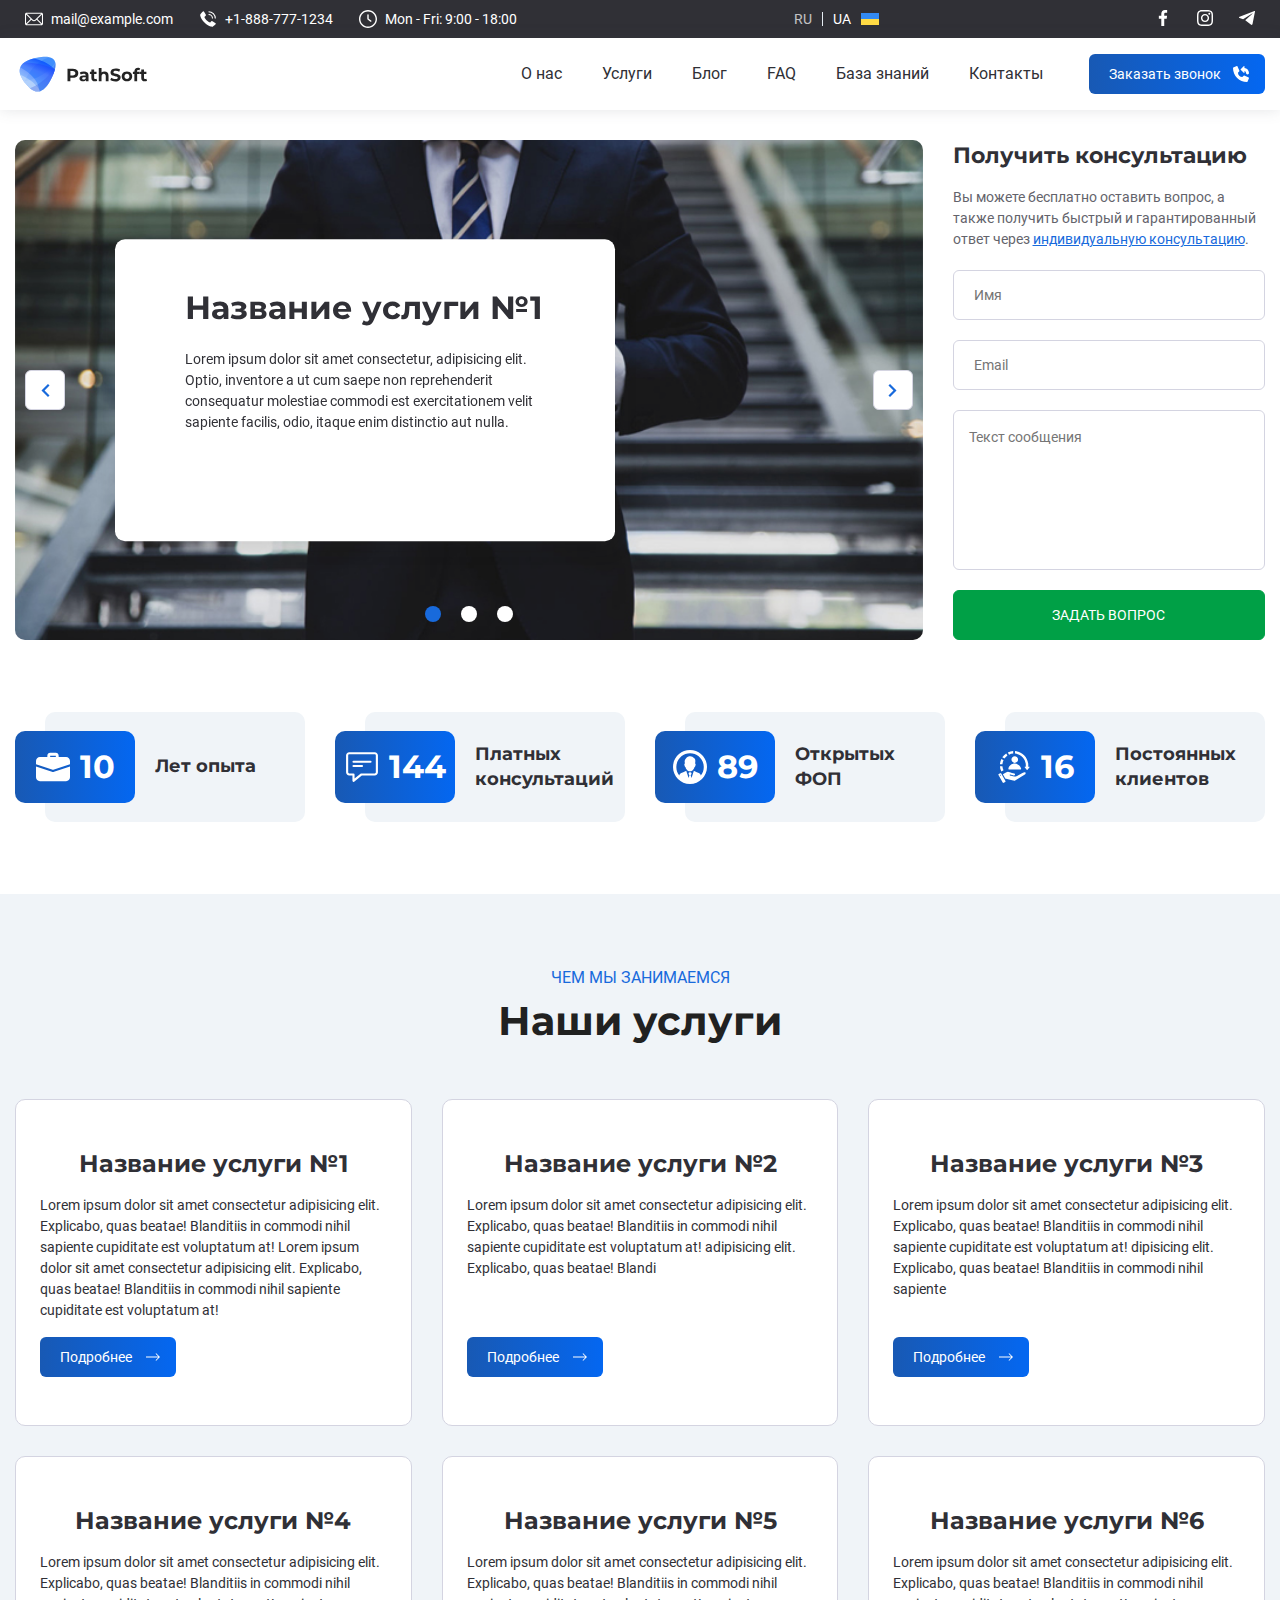
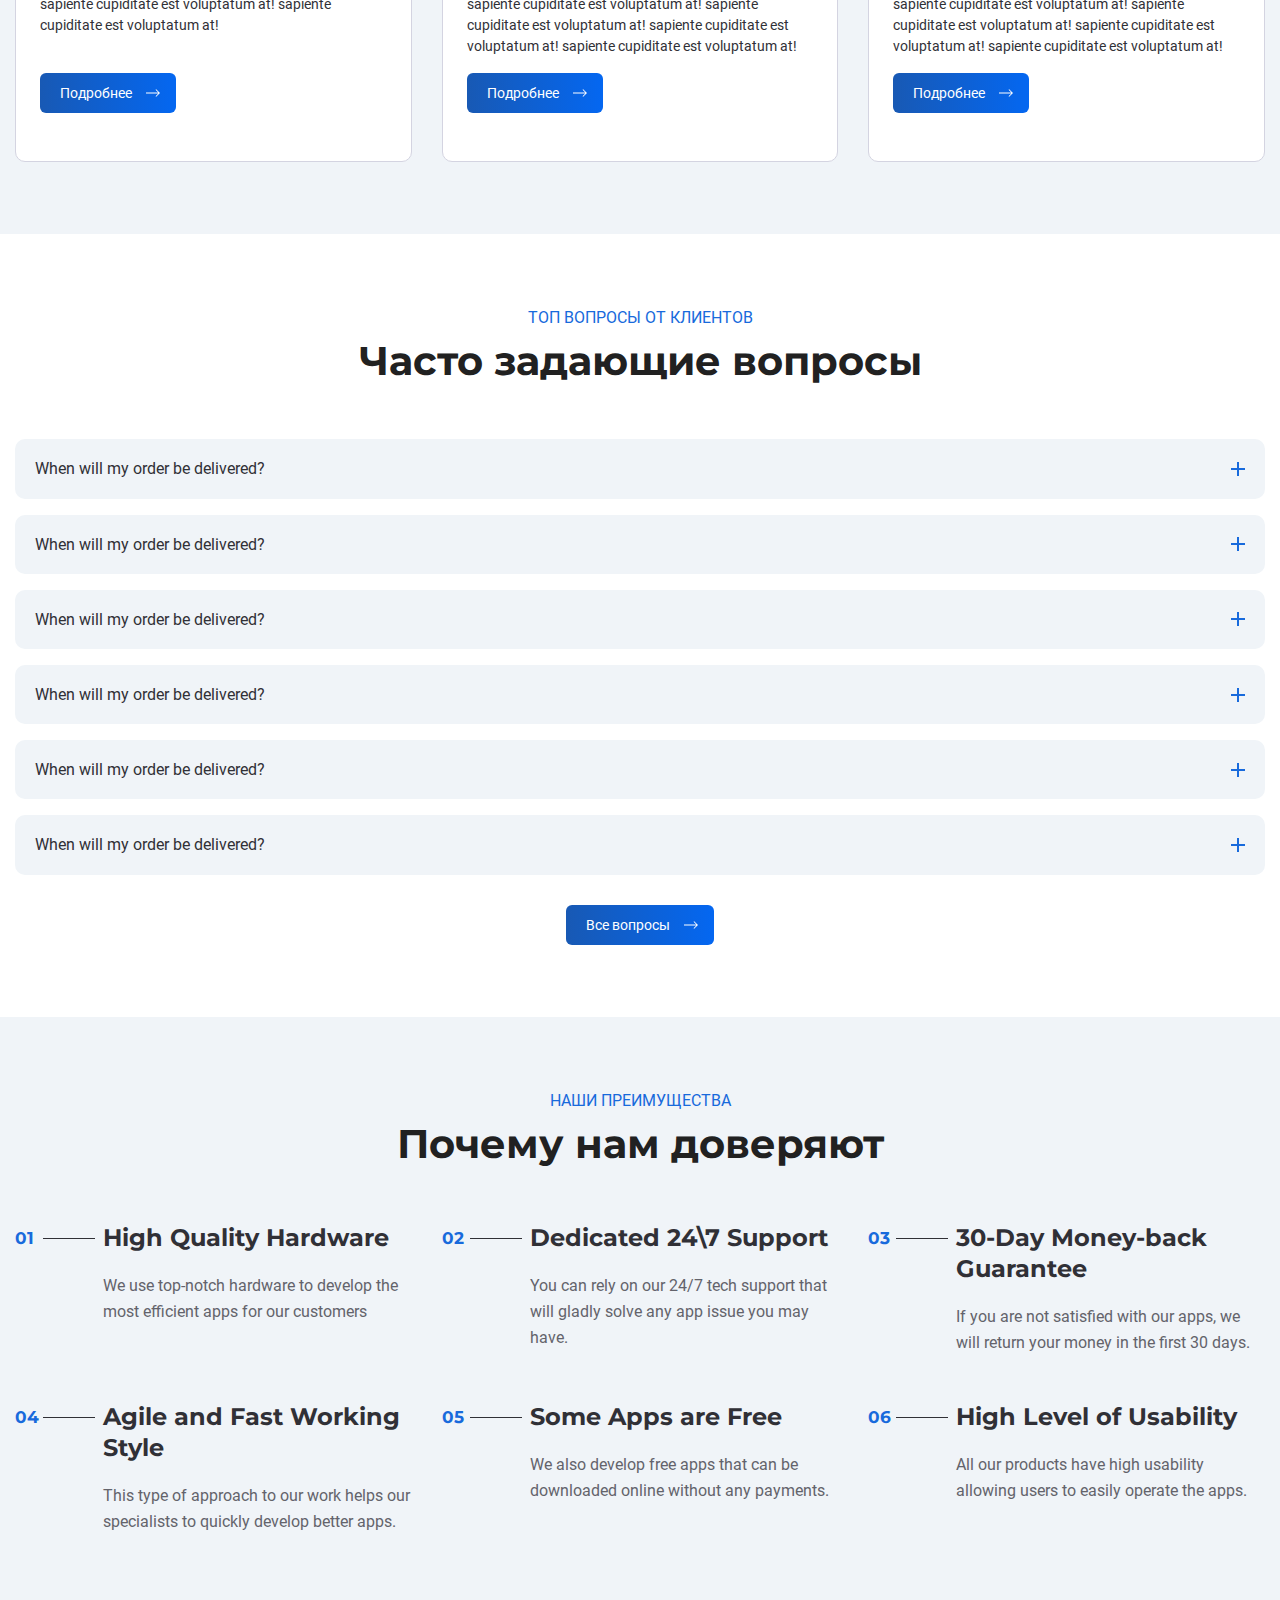
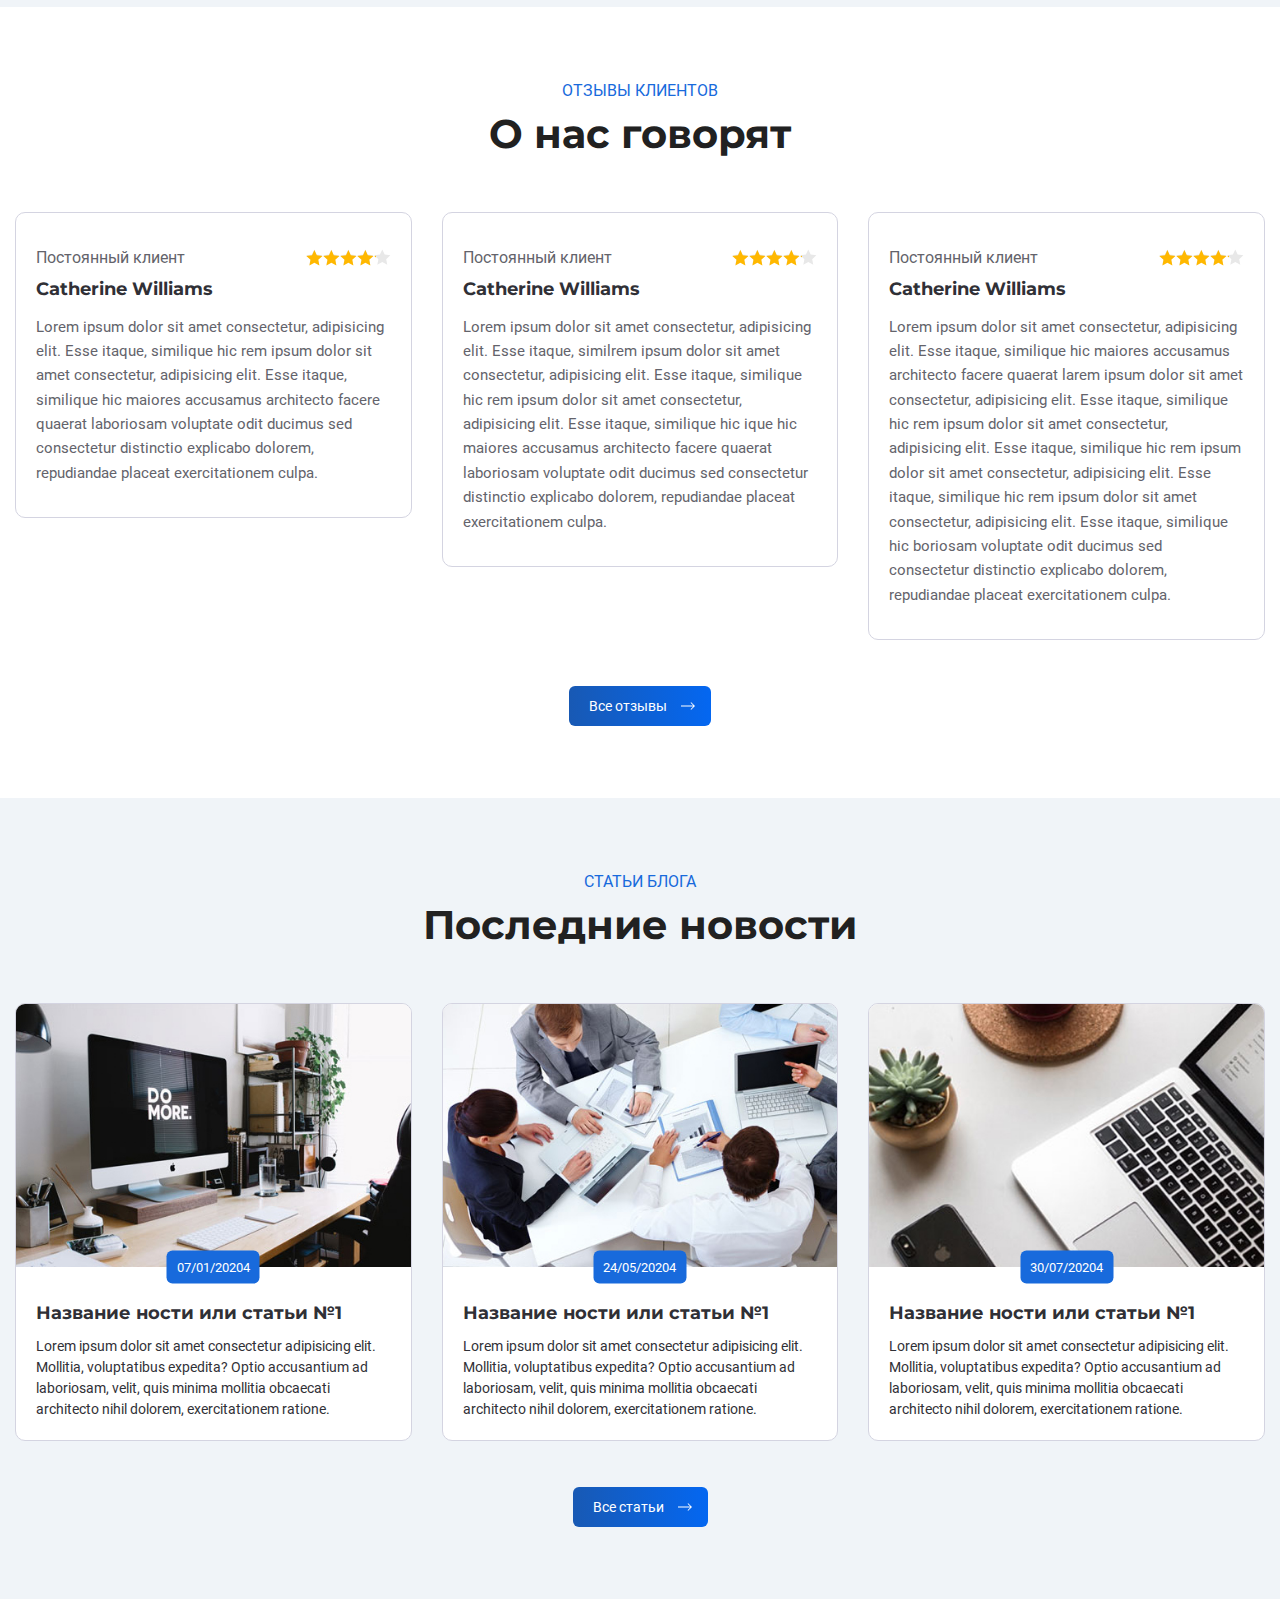
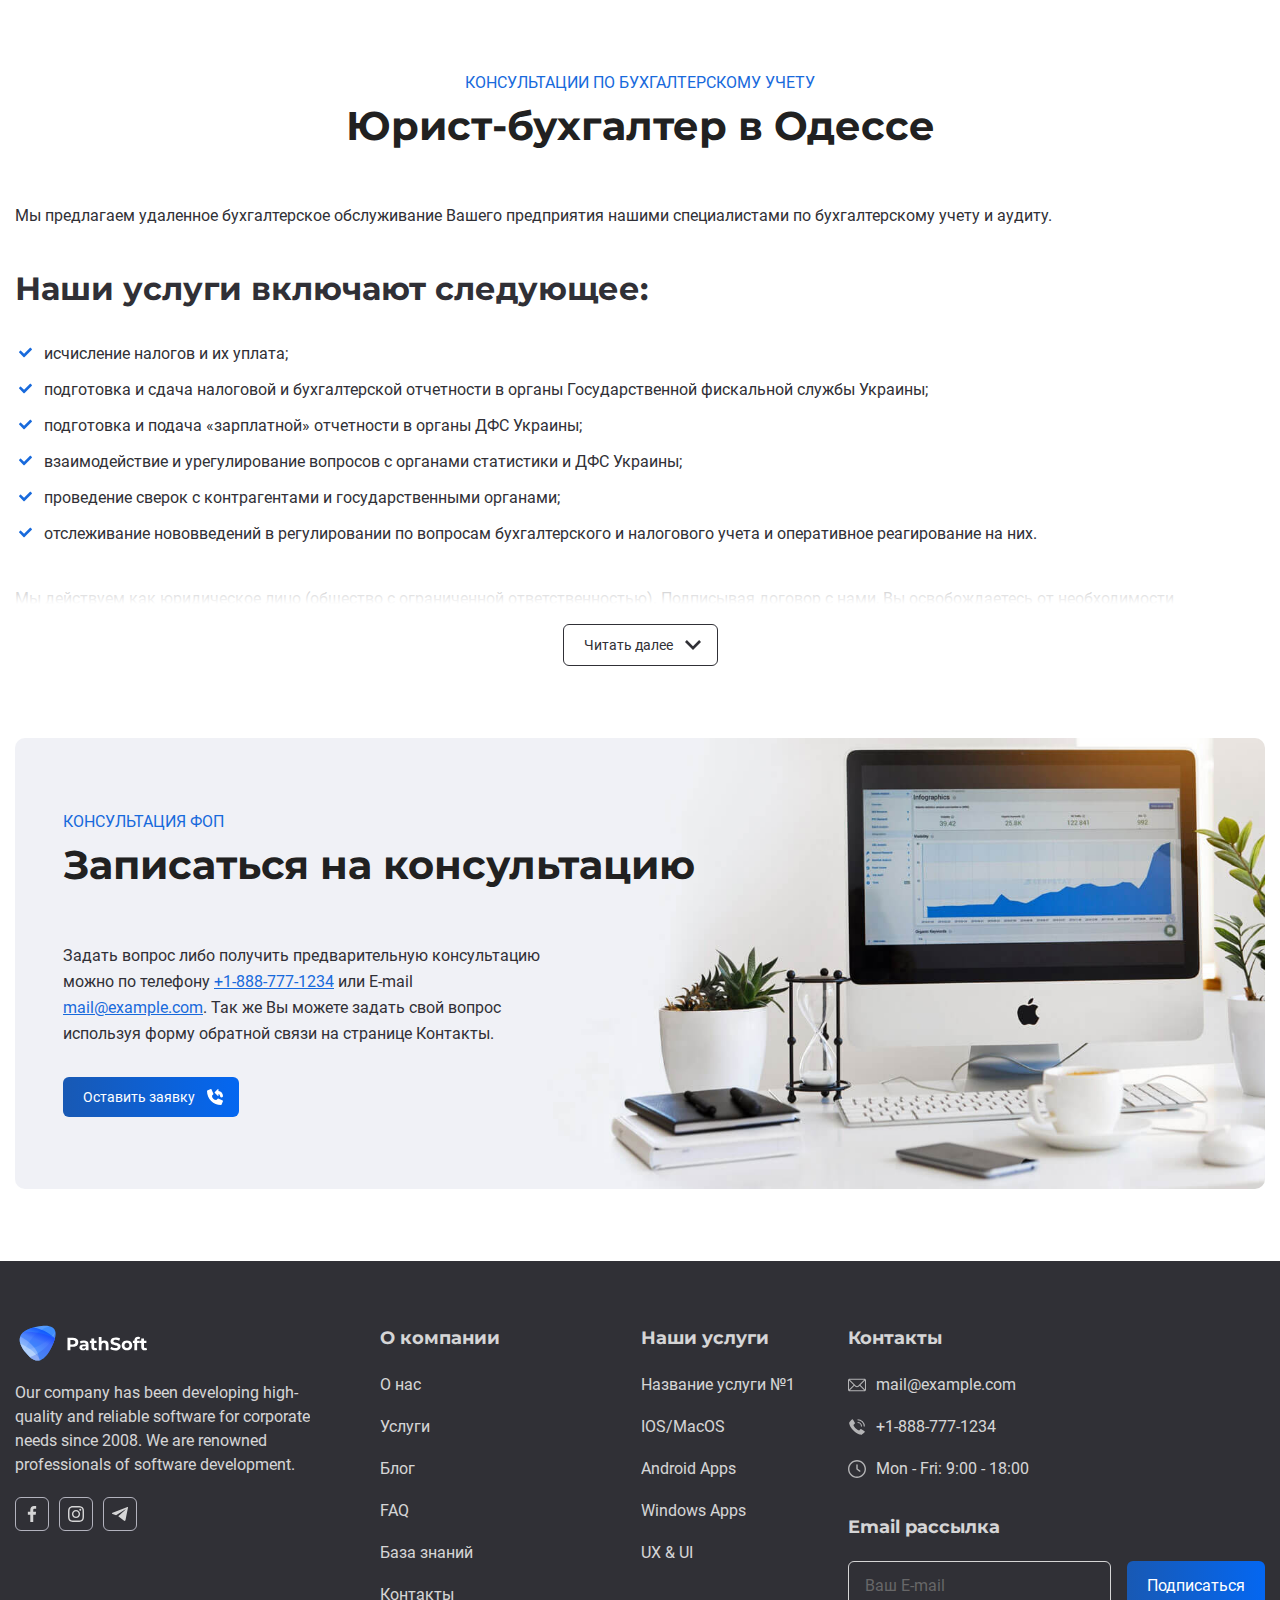
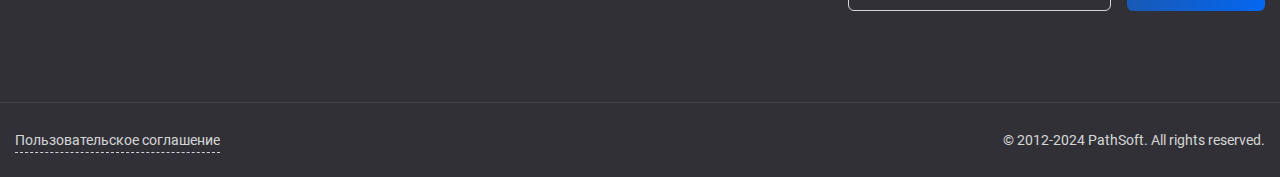
==== commit f8c08531: "bug fix text" ====
--- a/index.html
+++ b/index.html
@@ -232,7 +232,7 @@
                                             <img class="slideshow__pic" src="assets/img/slides/slide1.jpg" alt="cover" />
                                         </div>
                                         <div class="slideshow__text">
-                                            <h3 class="slideshow__title">Название улсуги №1</h3>
+                                            <h3 class="slideshow__title">Название услуги №1</h3>
                                             <p class="slideshow__desc">
                                                 Lorem ipsum dolor sit amet consectetur, adipisicing elit. Optio, inventore a ut cum saepe non
                                                 reprehenderit consequatur molestiae commodi est exercitationem velit sapiente facilis, odio, itaque
@@ -251,7 +251,7 @@
                                             <img class="slideshow__pic" src="assets/img/slides/slide2.jpg" alt="cover" />
                                         </div>
                                         <div class="slideshow__text">
-                                            <h3 class="slideshow__title">Название улсуги №2</h3>
+                                            <h3 class="slideshow__title">Название услуги №2</h3>
                                             <p class="slideshow__desc">
                                                 Lorem ipsum dolor sit amet consectetur, adipisicing elit. Optio, inventore a ut cum saepe non
                                                 reprehenderit consequatur molestiae commodi est exercitationem velit sapiente facilis, odio, itaque
@@ -270,7 +270,7 @@
                                             <img class="slideshow__pic" src="assets/img/slides/slide3.jpg" alt="cover" />
                                         </div>
                                         <div class="slideshow__text">
-                                            <h3 class="slideshow__title">Название улсуги №3</h3>
+                                            <h3 class="slideshow__title">Название услуги №3</h3>
                                             <p class="slideshow__desc">
                                                 Lorem ipsum dolor sit amet consectetur, adipisicing elit. Optio, inventore a ut cum saepe non
                                                 reprehenderit consequatur molestiae commodi est exercitationem velit sapiente facilis, odio, itaque
